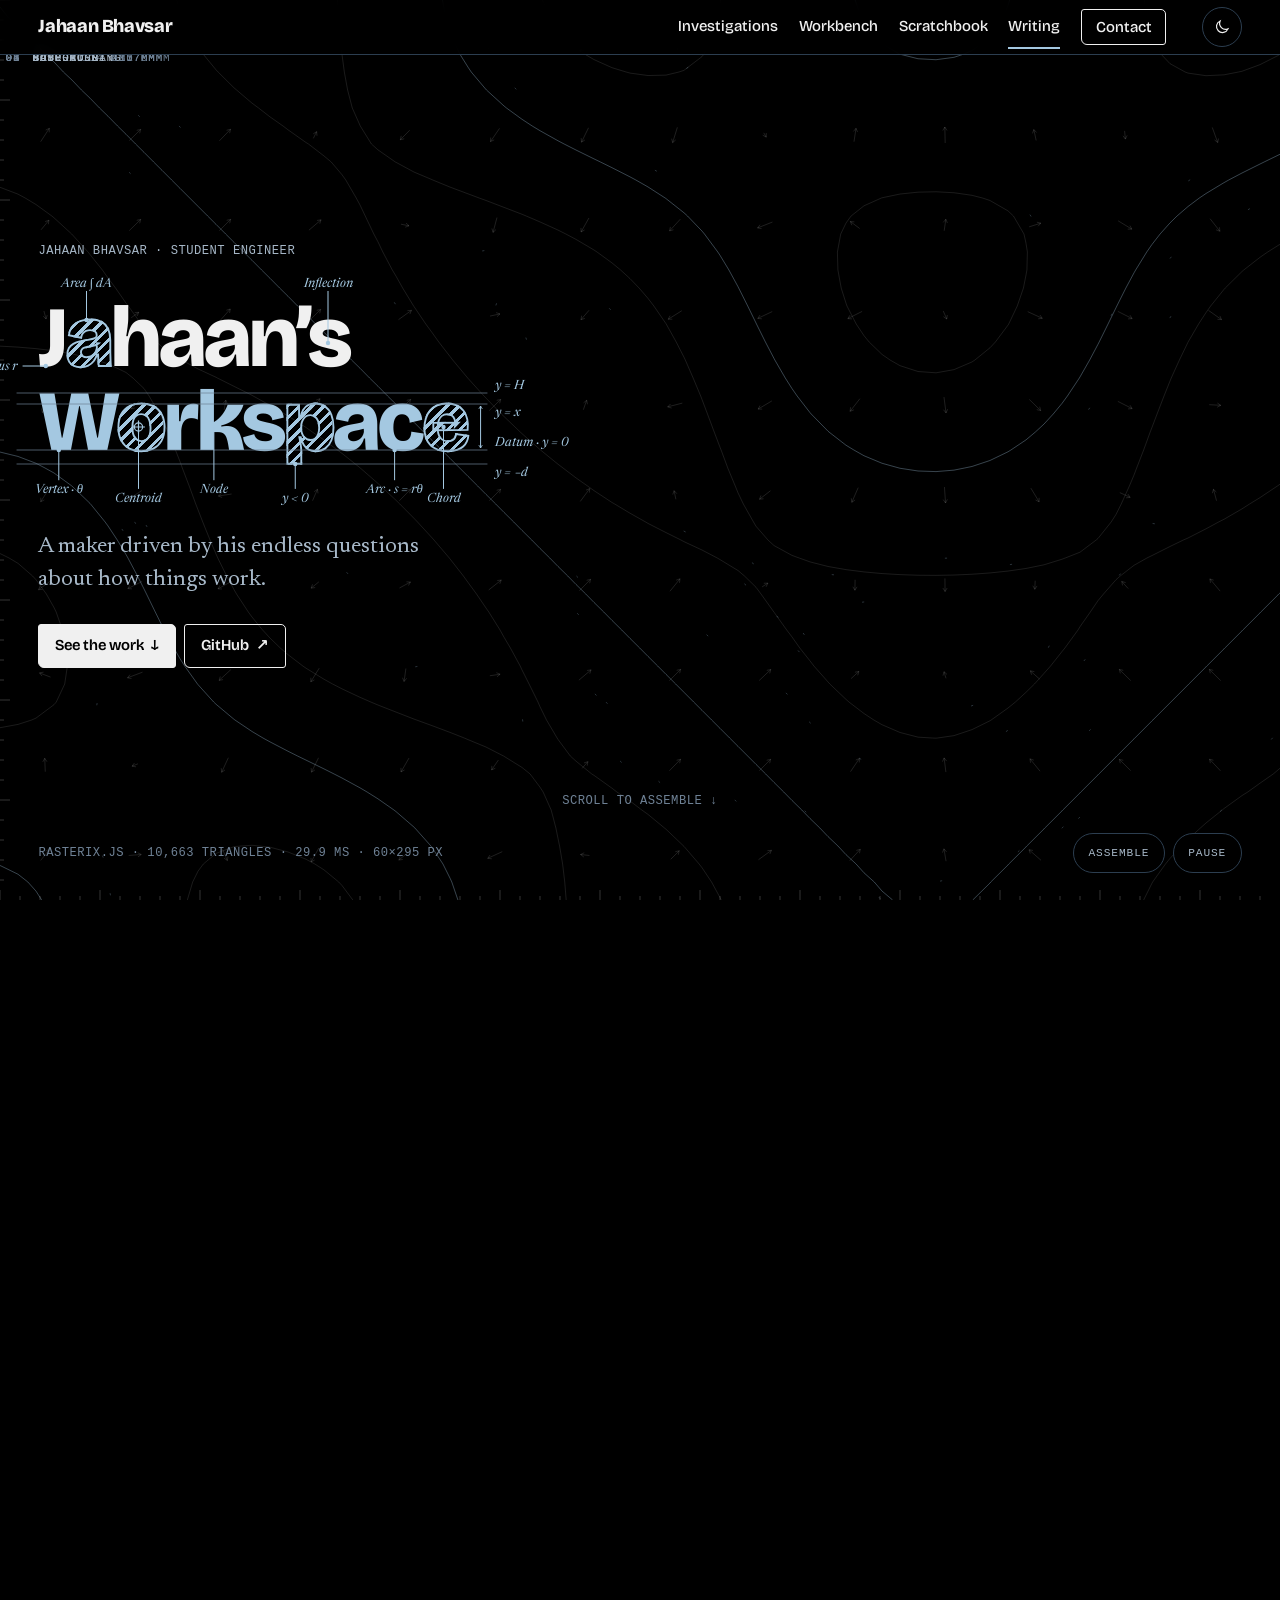
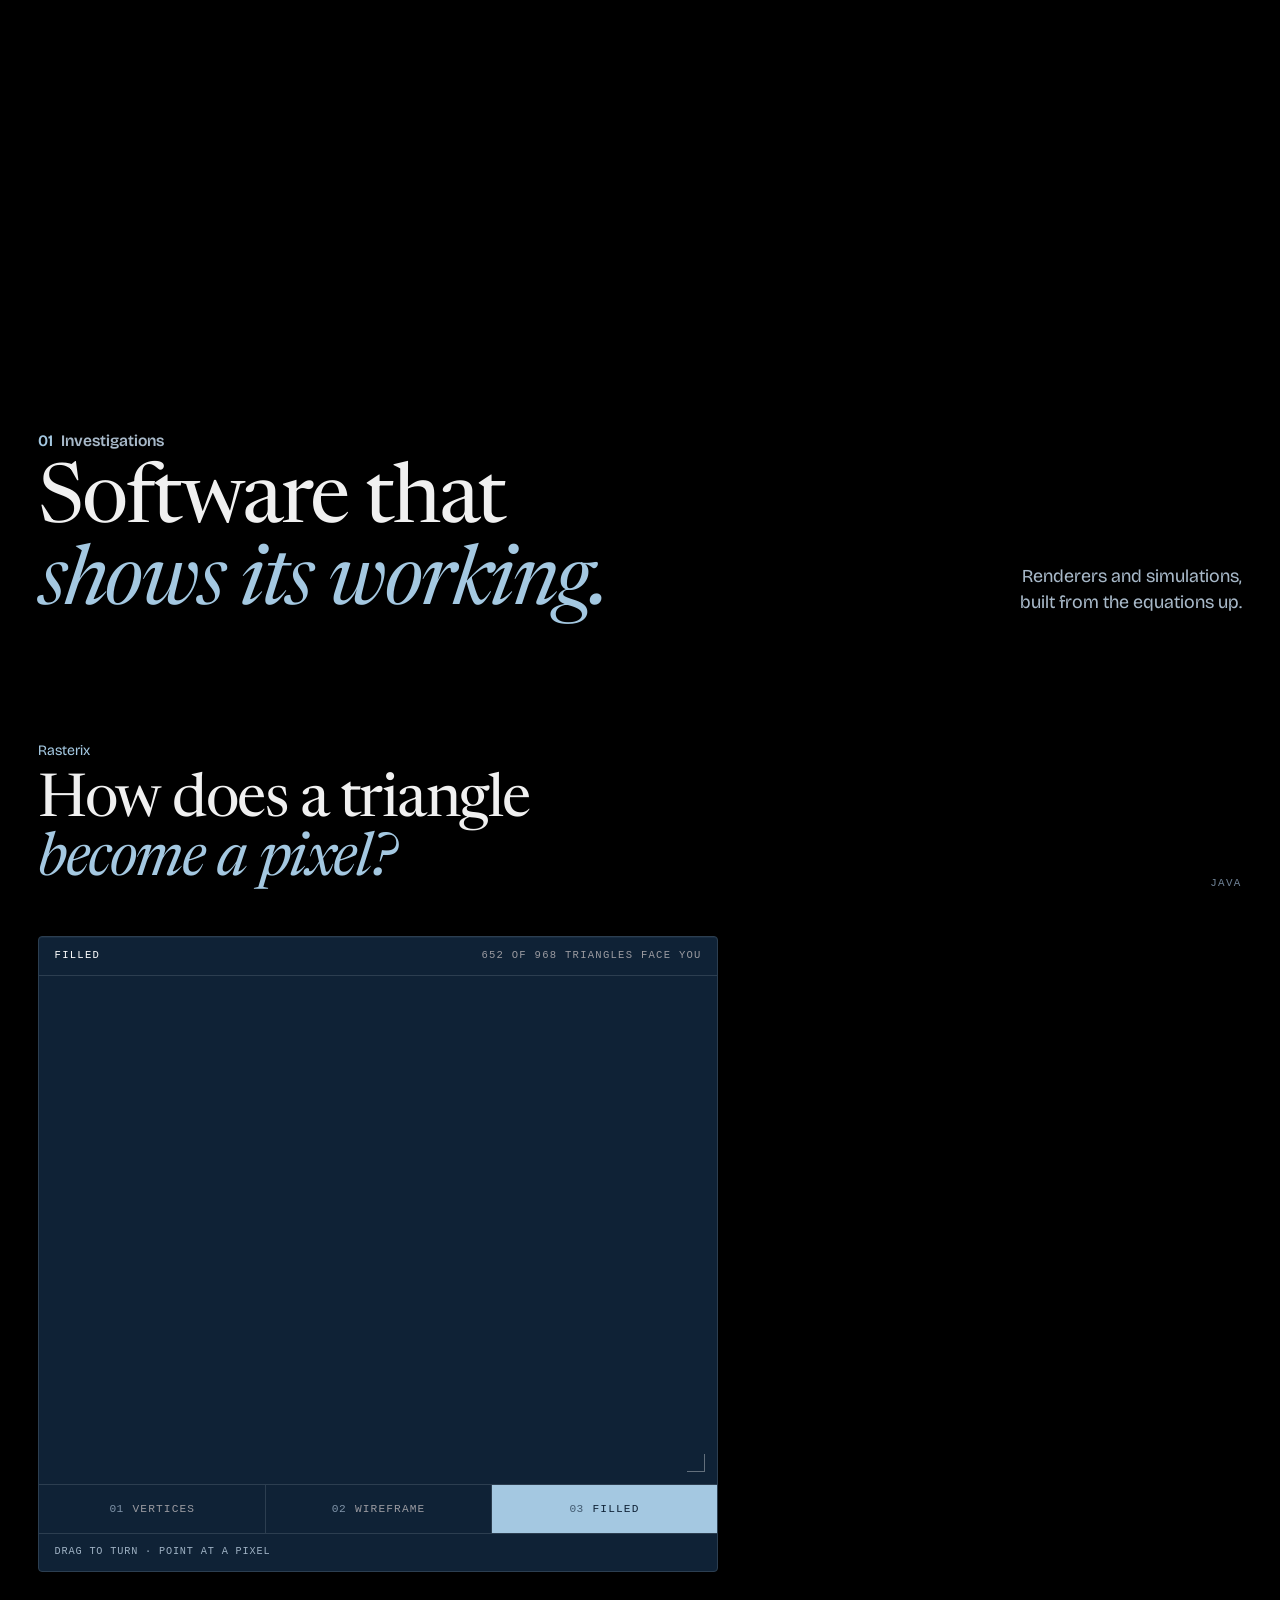
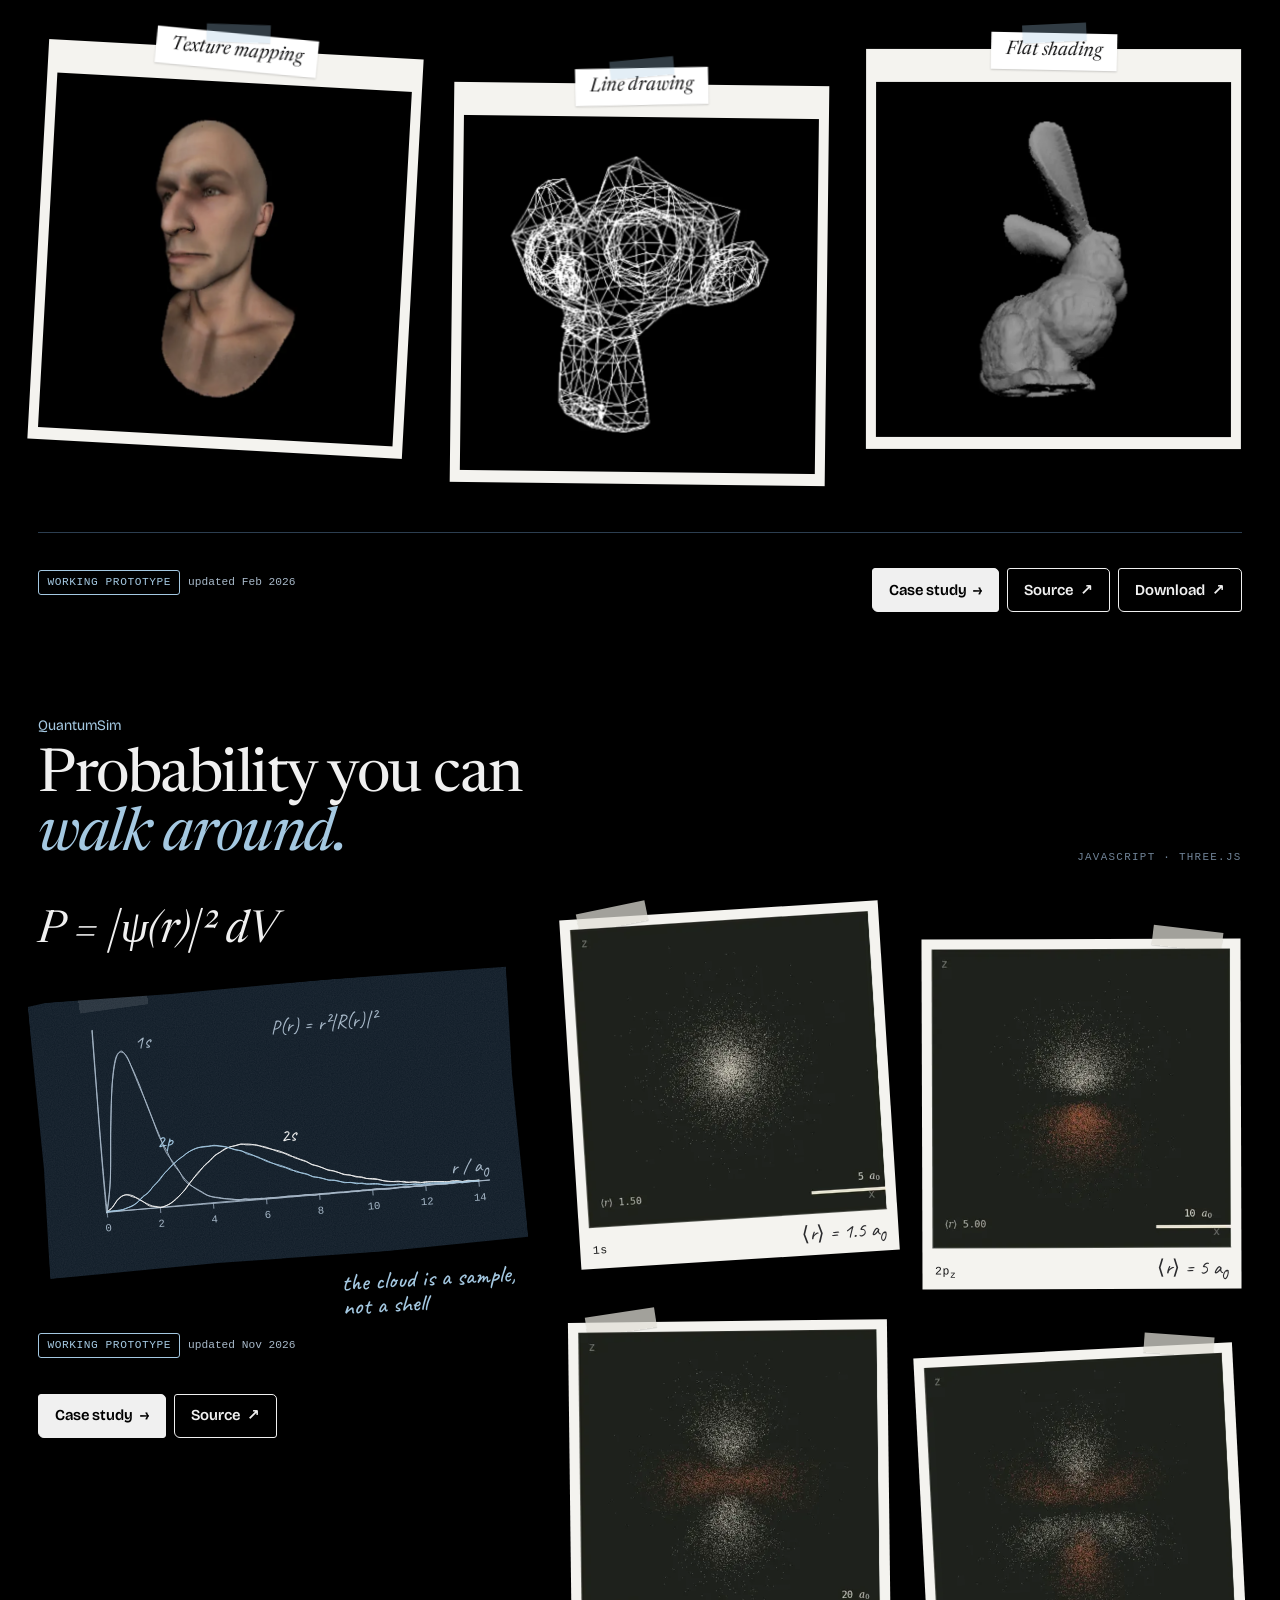
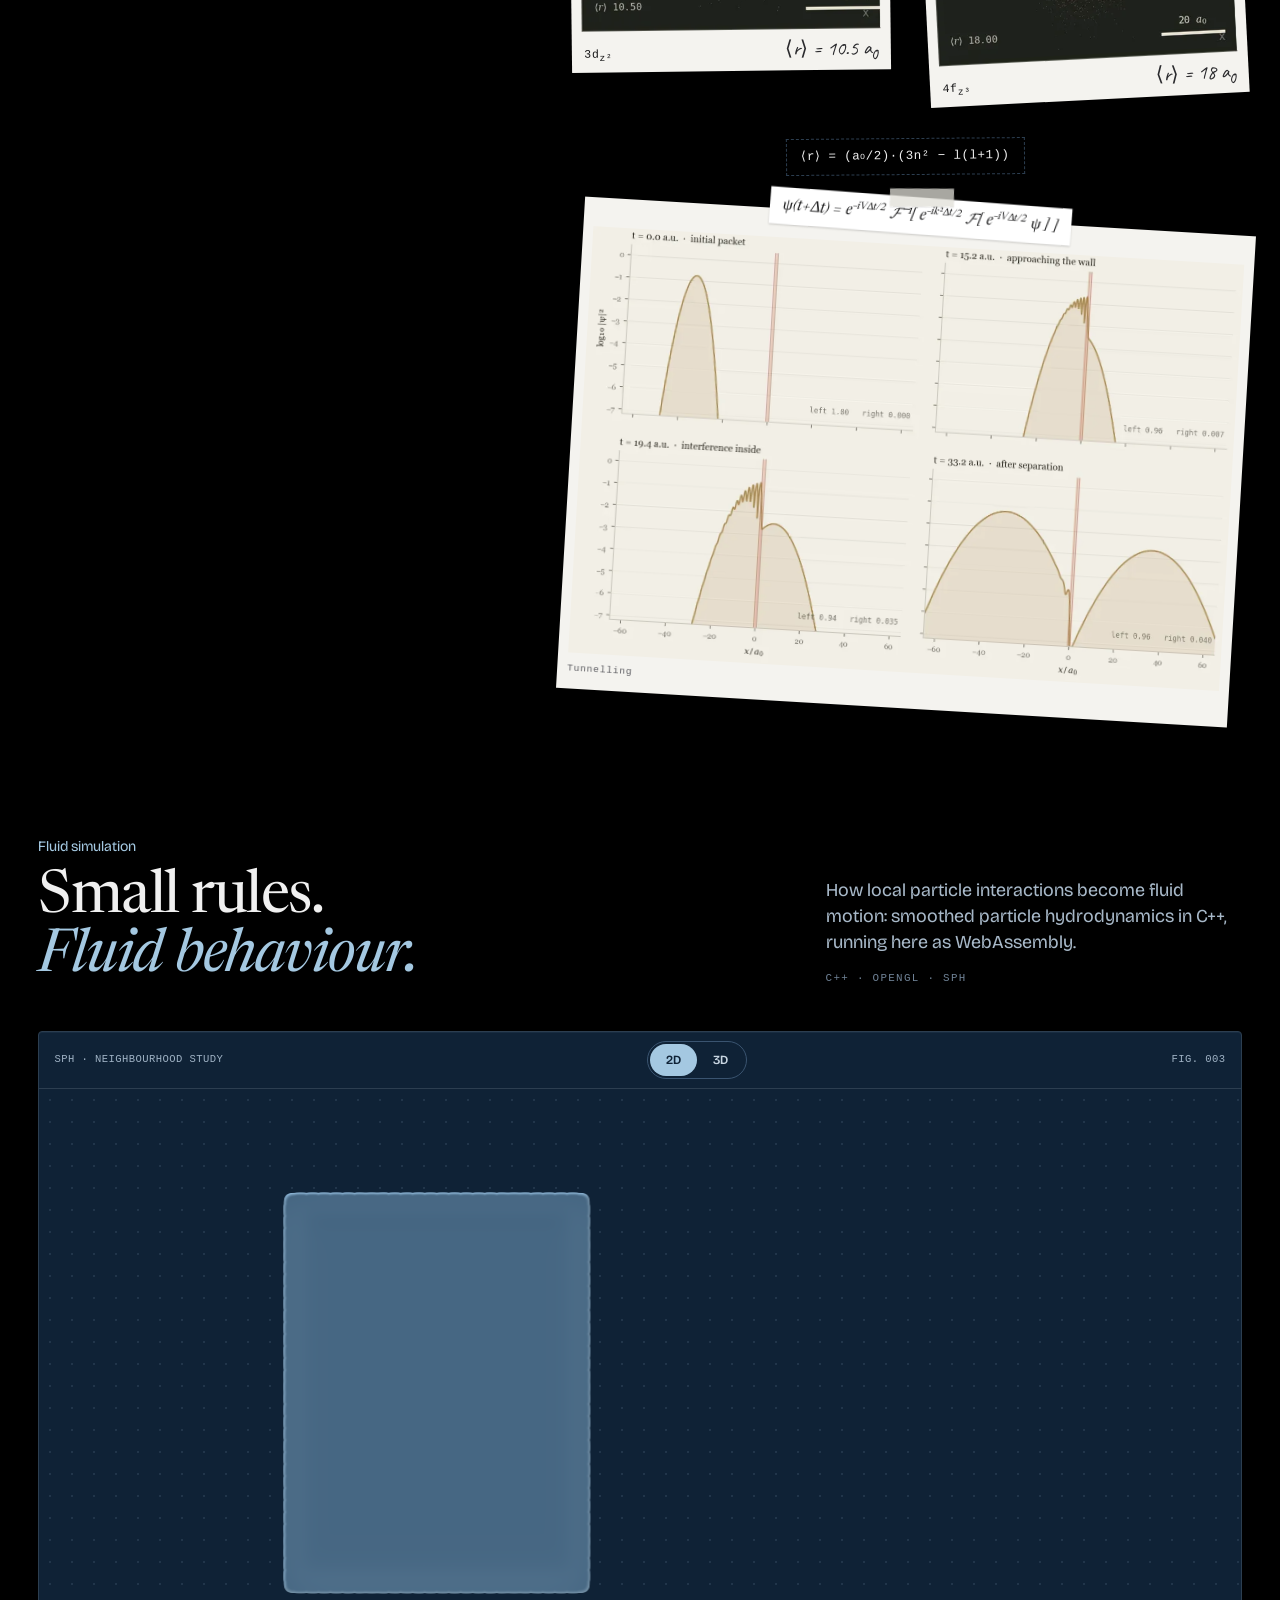
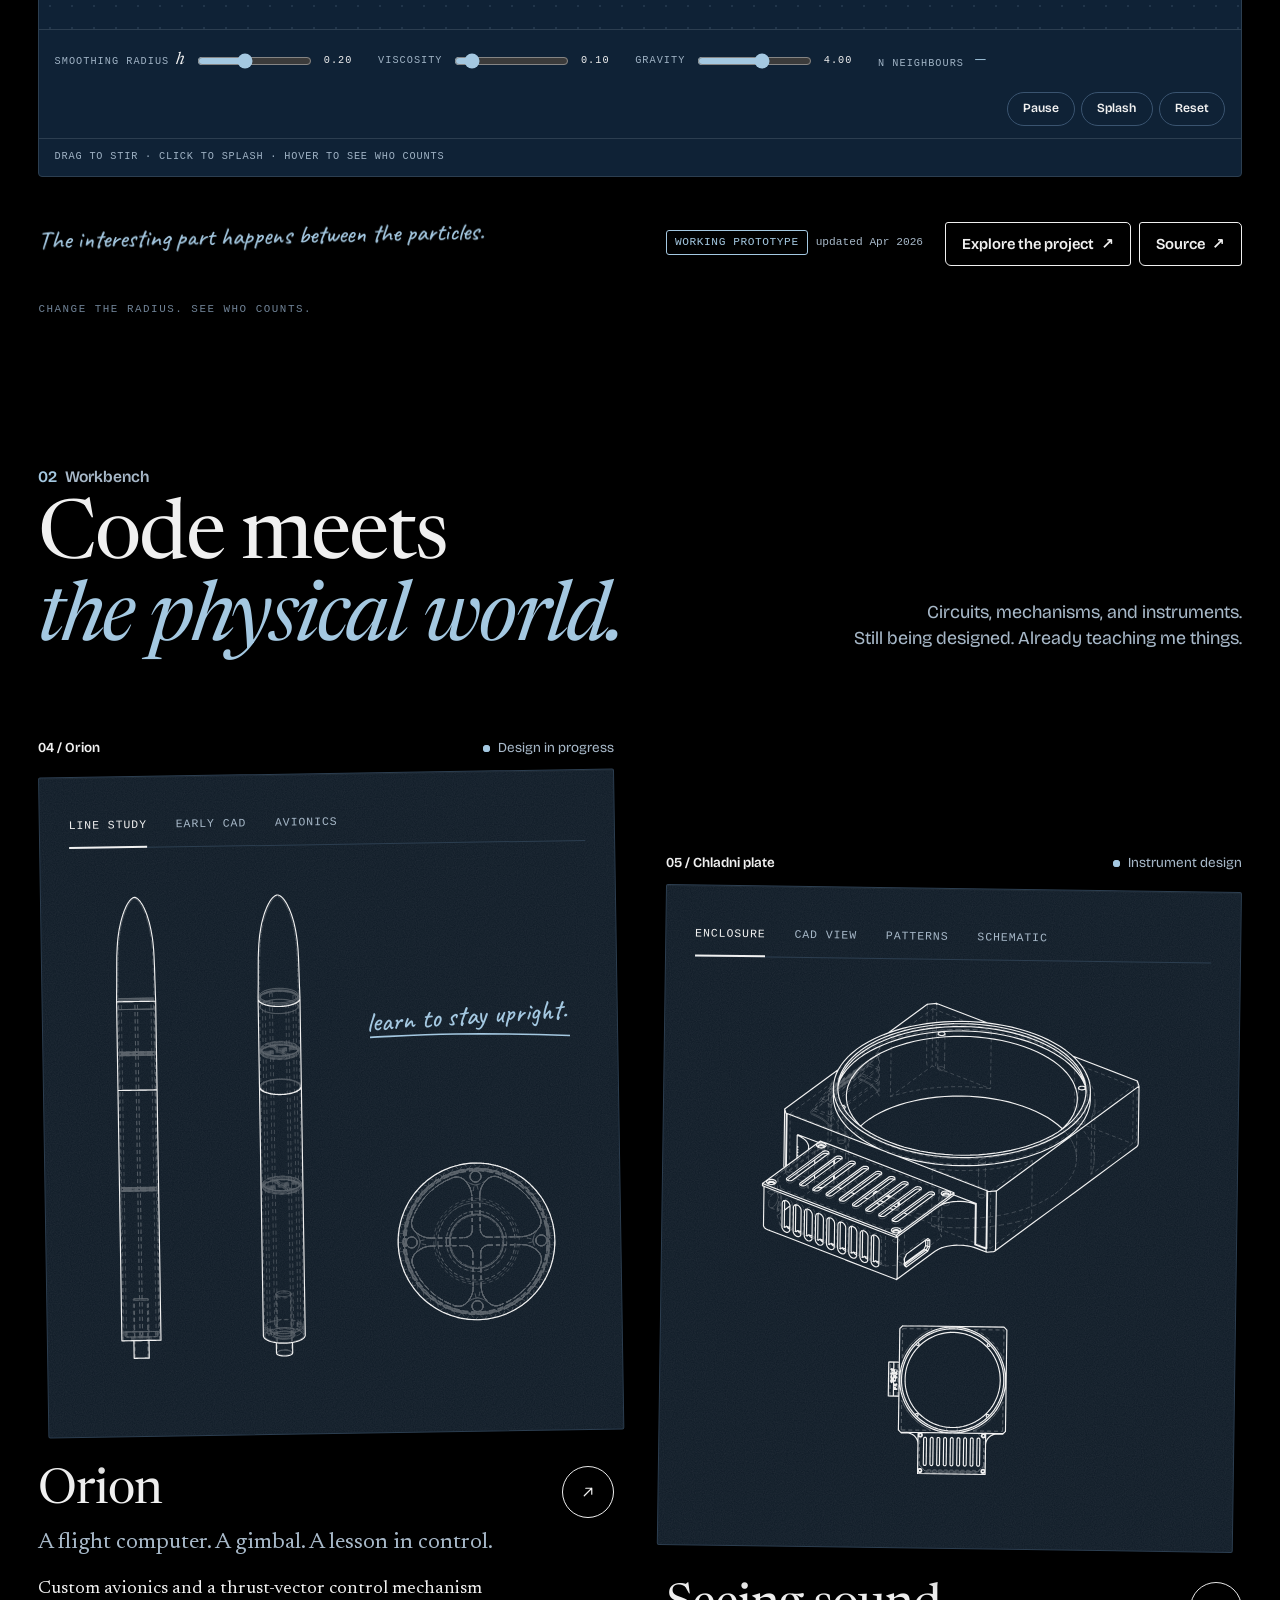
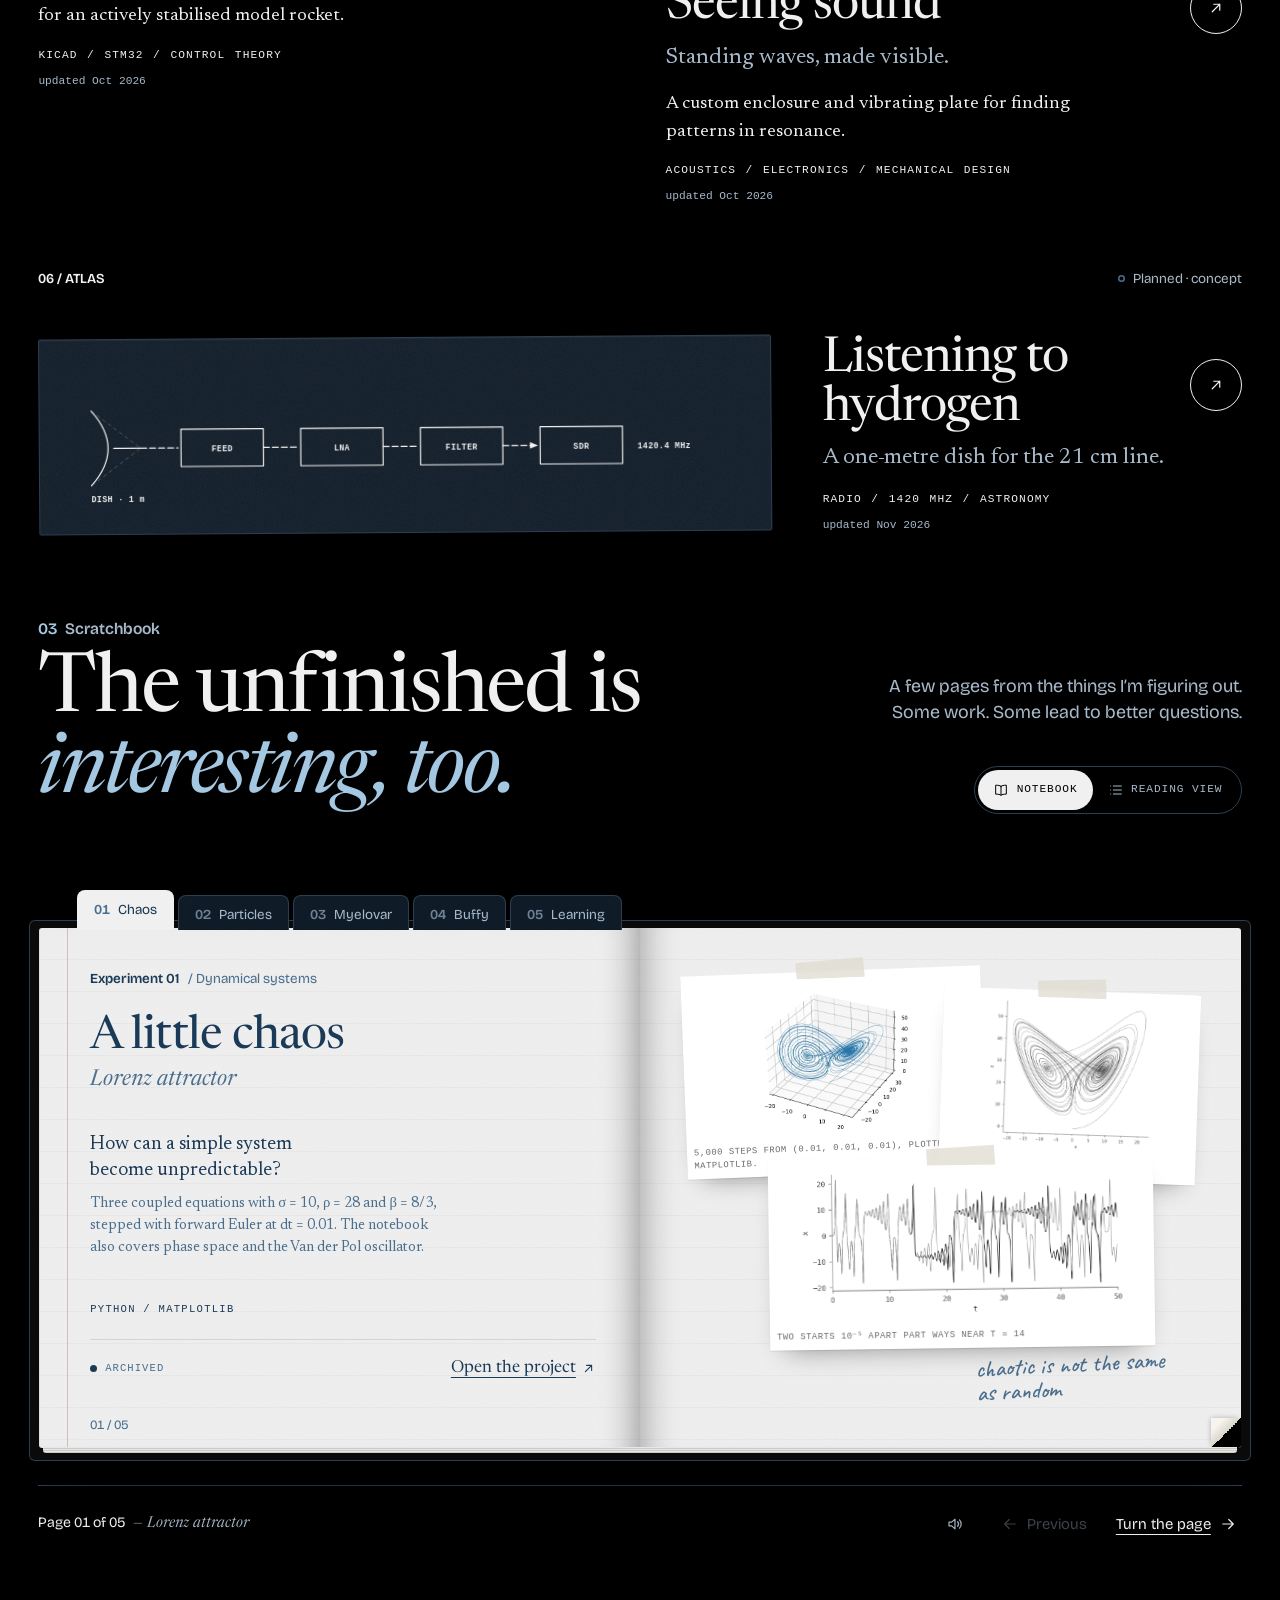
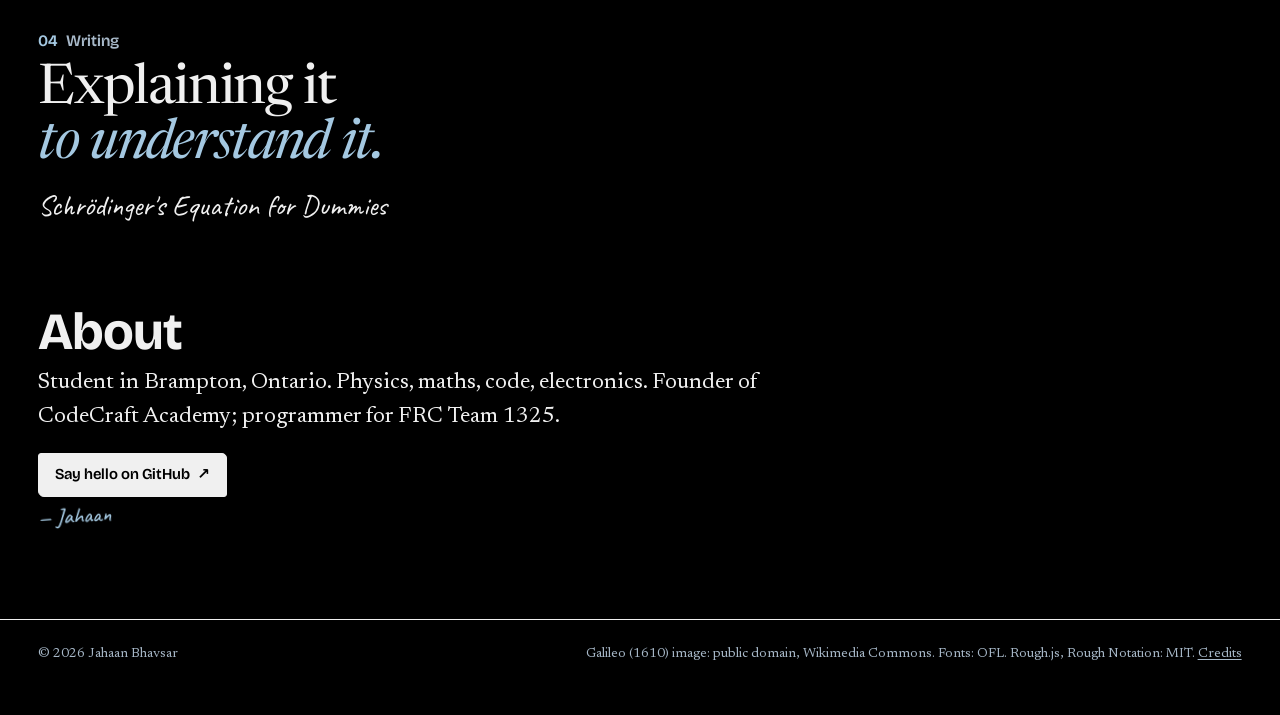
==== index.html @ f08a8b80 "Initial commit: Jahaan's Workspace Portfolio Co-Authored-By: Claude Opus 5.5 <noreply@anthropic.com>" ====
<!doctype html>
<html lang="en" class="no-js">
<head>
  <meta charset="utf-8">
  <meta name="viewport" content="width=device-width, initial-scale=1, viewport-fit=cover">
  <title>Jahaan’s Workspace</title>
  <meta name="description" content="Jahaan Bhavsar's scratchbook: a software rasterizer, a quantum simulation lab, an SPH fluid simulation, and hardware designs for a rocket, a Chladni plate and a radio telescope.">
  <meta name="theme-color" content="#000000">
  <script>try{document.documentElement.dataset.theme=localStorage.getItem('theme')==='light'?'light':'dark'}catch(e){document.documentElement.dataset.theme='dark'}</script>
  <meta property="og:type" content="website">
  <meta property="og:title" content="Jahaan’s Workspace">
  <meta property="og:description" content="A maker driven by endless questions about how things work.">
  <!-- og:image, og:url, canonical and sitemap are added once the deployment URL is known. -->
  <link rel="icon" href="assets/images/favicon.svg" type="image/svg+xml">
  <link rel="preload" href="assets/fonts/bricolage-latin-var.woff2" as="font" type="font/woff2" crossorigin>
  <link rel="preload" href="assets/fonts/newsreader-latin-var.woff2" as="font" type="font/woff2" crossorigin>
  <link rel="preload" href="assets/fonts/newsreader-display-var.woff2" as="font" type="font/woff2" crossorigin>
  <link rel="stylesheet" href="style.css">
  <script>document.documentElement.className = 'js' + (matchMedia('(prefers-reduced-motion: reduce)').matches ? '' : ' motion-ok');</script>
  <script src="js/site.js" defer></script>
  <script type="module" src="js/main.js"></script>
</head>
<body>
  <a class="skip-link" href="#main">Skip to content</a>

  <div class="navbar" data-navbar>
    <div class="wrap navbar-inner">
      <a class="navbar-brand" href="#top">Jahaan Bhavsar</a>
      <button class="menu-toggle" type="button" aria-expanded="false" aria-controls="site-nav">Menu</button>
      <nav class="nav" id="site-nav" aria-label="Primary">
        <ul>
          <li><a href="#investigations">Investigations</a></li>
          <li><a href="#workbench">Workbench</a></li>
          <li><a href="#notebook">Scratchbook</a></li>
          <li><a href="#writing">Writing</a></li>
          <li><a class="nav-cta" href="#contact">Contact</a></li>
        </ul>
      </nav>
      <button class="theme-toggle" type="button" data-theme-toggle aria-label="Switch to light theme"><svg class="i-moon" viewBox="0 0 24 24" aria-hidden="true"><path d="M20 14.5A8 8 0 0 1 9.5 4a8 8 0 1 0 10.5 10.5Z"/></svg><svg class="i-sun" viewBox="0 0 24 24" aria-hidden="true"><circle cx="12" cy="12" r="4"/><path d="M12 2v2M12 20v2M4.9 4.9l1.4 1.4M17.7 17.7l1.4 1.4M2 12h2M20 12h2M4.9 19.1l1.4-1.4M17.7 6.3l1.4-1.4"/></svg></button>
    </div>
  </div>

  <main id="main">
    <!-- ============ Opening ============ -->
    <section class="opening" id="top" aria-labelledby="hero-title" data-hero data-mesh="assets/mesh/orion-parts.json">
      <div class="hero-track">
        <div class="hero-stage">
          <img class="hero-fallback" src="assets/images/hero-orion.png" width="520" height="640" fetchpriority="high" decoding="async" alt="">
          <canvas class="hero-canvas" tabindex="0" role="img"
                  aria-label="Orion, a model rocket designed by Jahaan, drawn live as a dithered print from its CAD parts: nose cone, payload bay, support ring, body tube, base mount and motor. Drag or use the arrow keys to turn it, E to explode or assemble, 1 to 3 to change the pipeline stage, space to pause."></canvas>
          <div class="hero-labels" data-hero-labels aria-hidden="true"></div>

          <div class="wrap hero-copy">
            <p class="hero-kicker mono">Jahaan Bhavsar · student engineer</p>
            <h1 id="hero-title"><span class="line"><span>Jahaan’s</span></span> <span class="line"><span><em class="mark-word">Workspace</em></span></span></h1>
            <p class="lede">A maker driven by his endless questions about how things work.</p>
            <div class="actions">
              <a class="btn btn-ink" href="#investigations">See the work <span aria-hidden="true">↓</span></a>
              <a class="btn" href="https://github.com/jahaanb7">GitHub <span aria-hidden="true">↗</span></a>
            </div>
          </div>

          <div class="wrap hero-hud">
            <p class="hero-stats mono"><span translate="no">rasterix.js</span> · <span data-hero-stats>10,663 triangles</span></p>
            <div class="hero-ctrl">
              <button type="button" class="hero-btn" data-hero-explode aria-pressed="true">Assemble</button>
              <button type="button" class="hero-btn" data-hero-pause aria-pressed="false">Pause</button>
            </div>
          </div>

          <p class="hero-caption mono" data-hero-caption><span translate="no">ORION</span> · design, not yet built</p>
          <p class="hero-cue mono" data-hero-cue aria-hidden="true">Scroll to assemble ↓</p>
        </div>
      </div>
    </section>

    <!-- ============ 01 Investigations ============ -->
    <section class="section" id="investigations" aria-labelledby="inv-title">
      <div class="wrap">
        <header class="sec-head">
          <div>
            <p class="eyebrow"><span class="sec-no">01</span> Investigations</p>
            <h2 class="display-title" id="inv-title">Software that <em>shows its working.</em></h2>
          </div>
          <p class="sec-tag">Renderers and simulations,<br>built from the equations up.</p>
        </header>
      </div>

      <!-- Rasterix -->
      <article class="inv inv-rasterix" id="rasterix" aria-labelledby="rasterix-title">
        <div class="wrap">
          <header class="ras-head">
            <div>
              <p class="ras-kicker mono"><span translate="no">Rasterix</span></p>
              <h3 class="ras-title" id="rasterix-title">How does a triangle <em>become a pixel?</em></h3>
            </div>
            <p class="ras-spec mono" translate="no">Java</p>
          </header>

          <div class="ras-bench" data-pipeline data-mesh="assets/mesh/hero-mesh.json">
            <figure class="ras-plate" aria-labelledby="ras-cap">
              <div class="ras-bar mono">
                <span data-stage-label>Filled</span>
                <span class="ras-count" data-ras-count>968 triangles</span>
              </div>
              <div class="ras-frame" data-ras-frame>
                <img data-stage-img="0" src="assets/images/hero-frame-vertices.png" width="320" height="320" loading="lazy" decoding="async" alt="The mesh as points: its 507 vertices projected onto the screen.">
                <img data-stage-img="1" src="assets/images/hero-frame-wireframe.png" width="320" height="320" loading="lazy" decoding="async" alt="The projected triangles drawn as lines.">
                <img data-stage-img="2" src="assets/images/hero-frame-shaded.png" width="320" height="320" loading="lazy" decoding="async" alt="Filled, depth-tested and flat shaded.">
                <canvas hidden width="400" height="400" aria-hidden="true" tabindex="0"></canvas>
                <div class="ras-probe" data-ras-probe hidden aria-hidden="true"><span></span></div>
              </div>
              <div class="ras-modes" role="group" aria-label="Render mode">
                <button type="button" data-stage="0" aria-pressed="false"><span class="mono">01</span>Vertices</button>
                <button type="button" data-stage="1" aria-pressed="false"><span class="mono">02</span>Wireframe</button>
                <button type="button" data-stage="2" aria-pressed="true"><span class="mono">03</span>Filled</button>
              </div>
              <figcaption class="ras-cap mono" id="ras-cap">Drag to turn · point at a pixel</figcaption>
            </figure>

            <ol class="ras-ledger" data-ras-ledger aria-label="The four steps of the pipeline. Point at a step to see its maths.">
              <li data-step="0" class="ras-c" data-reveal>
                <button type="button" class="ras-concept" aria-expanded="false" aria-controls="ras-c0"><span class="ras-n">01</span>Projection</button>
                <div class="ras-detail" id="ras-c0"><div class="ras-detail-in">
                  <p class="ras-eq">x′ = (f/a)·x / w &nbsp; y′ = f·y / w</p>
                  <p class="ras-why">Divide by depth: far points move toward the centre. That is perspective.</p>
                  <p class="ras-live mono" data-live="0">f = 1 / tan(fov/2) &nbsp;·&nbsp; w = −z<sub>cam</sub></p></div>
                </div>
              </li>
              <li data-step="1" class="ras-c" data-reveal>
                <button type="button" class="ras-concept" aria-expanded="false" aria-controls="ras-c1"><span class="ras-n">02</span>Coverage</button>
                <div class="ras-detail" id="ras-c1"><div class="ras-detail-in">
                  <p class="ras-eq">E<sub>ab</sub>(p) = (p − a) × (b − a)</p>
                  <p class="ras-why">A pixel is inside when it sits on the same side of all three edges. The same three numbers become its weights.</p>
                  <p class="ras-live mono" data-live="1">wᵢ = E / area &nbsp;·&nbsp; inside when all wᵢ ≥ 0</p></div>
                </div>
              </li>
              <li data-step="2" class="ras-c" data-reveal>
                <button type="button" class="ras-concept" aria-expanded="false" aria-controls="ras-c2"><span class="ras-n">03</span>Depth test</button>
                <div class="ras-detail" id="ras-c2"><div class="ras-detail-in">
                  <p class="ras-eq">z = w<sub>0</sub>z<sub>a</sub> + w<sub>1</sub>z<sub>b</sub> + w<sub>2</sub>z<sub>c</sub></p>
                  <p class="ras-why">Blend the corner depths with those weights, and draw only if nothing nearer is already there.</p>
                  <p class="ras-live mono" data-live="2">kept only if nearer than the z-buffer</p></div>
                </div>
              </li>
              <li data-step="3" class="ras-c" data-reveal>
                <button type="button" class="ras-concept" aria-expanded="false" aria-controls="ras-c3"><span class="ras-n">04</span>Shading</button>
                <div class="ras-detail" id="ras-c3"><div class="ras-detail-in">
                  <p class="ras-eq">k = 0.16 + 0.84·max(0, n̂·l̂)</p>
                  <p class="ras-why">A face turned toward the light is brighter. The dot product measures how directly it faces it.</p>
                  <p class="ras-live mono" data-live="3">n̂ from the cross product of two edges</p></div>
                </div>
              </li>
            </ol>
          </div>

          <div class="ras-prints" aria-label="Renders from the Java engine">
            <figure class="ras-print" style="--r:-1.6deg">
              <div class="ras-tagwrap" data-reveal>
                <button type="button" class="ras-tag" aria-expanded="false" aria-controls="ras-p0">Texture mapping</button>
                <div class="ras-math" id="ras-p0"><span class="ras-math-eq">u = w<sub>1</sub>u<sub>1</sub> + w<sub>2</sub>u<sub>2</sub> + w<sub>3</sub>u<sub>3</sub><br>texel = (u(W−1), (1−v)(H−1))</span><span class="ras-why">Each pixel reuses the weights it was drawn with to look up its colour in the image.</span></div>
              </div>
              <img src="assets/images/rasterix-textured.webp" width="720" height="720" loading="lazy" decoding="async" alt="A textured human head rendered by Rasterix.">
              
            </figure>
            <figure class="ras-print" style="--r:1.1deg">
              <div class="ras-tagwrap" data-reveal>
                <button type="button" class="ras-tag" aria-expanded="false" aria-controls="ras-p1">Line drawing</button>
                <div class="ras-math" id="ras-p1"><span class="ras-math-eq">p<sub>0</sub> = 2Δy − Δx<br>p ≥ 0 ? p += 2Δy − 2Δx : p += 2Δy</span><span class="ras-why">Bresenham: step one pixel in x; an integer error term decides when to step in y.</span></div>
              </div>
              <img src="assets/images/rasterix-wireframe.webp" width="720" height="720" loading="lazy" decoding="async" alt="The same head as a wireframe in Rasterix.">
              
            </figure>
            <figure class="ras-print" style="--r:-0.7deg">
              <div class="ras-tagwrap" data-reveal>
                <button type="button" class="ras-tag" aria-expanded="false" aria-controls="ras-p2">Flat shading</button>
                <div class="ras-math" id="ras-p2"><span class="ras-math-eq">n = (v<sub>2</sub> − v<sub>1</sub>) × (v<sub>3</sub> − v<sub>1</sub>)<br>s = 0.9 · n̂·l̂, &nbsp;l̂ = (0, 0, −1)</span><span class="ras-why">One normal per triangle from a cross product; brightness is how squarely it faces the light.</span></div>
              </div>
              <img src="assets/images/rasterix-rabbit.webp" width="720" height="720" loading="lazy" decoding="async" alt="The Stanford bunny, shaded, rendered by Rasterix.">
              
            </figure>
          </div>

          <div class="ras-foot">
            <!-- catalogue:status:rasterix:start --><p class="slip"><span class="status" data-status="Working prototype">Working prototype</span> <span class="slip-date">updated <time datetime="2026-02-02">Feb 2026</time></span></p><!-- catalogue:status:rasterix:end -->
            <div class="actions">
              <a class="btn btn-ink" href="projects/rasterix.html">Case study <span aria-hidden="true">→</span></a>
              <a class="btn" href="https://github.com/jahaanb7/Rasterix-Software-Rasterizer-">Source <span aria-hidden="true">↗</span></a>
              <a class="btn" href="https://github.com/jahaanb7/Rasterix-Software-Rasterizer-/releases/tag/v1.3.0">Download <span aria-hidden="true">↗</span></a>
            </div>
          </div>
        </div>
      </article>

      <!-- QuantumSim -->
      <article class="inv inv-quantum" id="quantumsim" aria-labelledby="quantumsim-title">
        <div class="wrap">
          <header class="ras-head">
            <div>
              <p class="ras-kicker mono"><span translate="no">QuantumSim</span></p>
              <h3 class="ras-title" id="quantumsim-title">Probability you can <em>walk around.</em></h3>
            </div>
            <p class="ras-spec mono" translate="no">JavaScript · Three.js</p>
          </header>

          <div class="qs-board" data-qs-board>
            <div class="qs-col">
              <p class="qs-eq" aria-label="P equals the absolute value of psi of r, squared, d V">P = |ψ(<i>r</i>)|² d<i>V</i></p>
              <figure class="scrap scrap-orbital qs-item" style="--r:-1deg">
                <!-- catalogue:sketch:orbital-radial:start --><svg xmlns="http://www.w3.org/2000/svg" viewBox="0 0 500 270" class="sketch sketch-orbital-radial" role="img" aria-labelledby="orbitalradial-t orbitalradial-d">
<title id="orbitalradial-t">Radial probability of the hydrogen 1s, 2s and 2p states</title>
<desc id="orbitalradial-d">Hand-drawn plot of P(r) = r squared times the radial wavefunction squared, against r in Bohr radii from 0 to 14. 1s peaks at r = 1, 2p at r = 4, and 2s has a node at r = 2 and its main peak near r = 5.2.</desc>
<path class="sk" d="M49.5 220.7 C135.8 219.6, 222.4 219.0, 481.8 220.1 M50.0 220.1 C163.0 220.7, 276.5 220.8, 482.0 219.8" fill="none"/>
<path class="sk" d="M49.1 221.2 C48.5 179.1, 48.8 137.1, 49.6 15.5 M49.9 220.1 C48.6 165.9, 49.2 112.6, 50.0 15.0" fill="none"/>
<path class="sk sk-light" d="M49.9 220.2 C49.8 221.2, 49.9 222.3, 49.9 226.0 M50.0 220.0 C50.0 221.5, 50.1 223.1, 50.0 225.9" fill="none"/>
<text class="sk-num" x="50" y="242" text-anchor="middle">0</text>
<path class="sk sk-light" d="M109.9 220.2 C109.8 221.2, 109.9 222.3, 109.9 226.0 M110.0 220.0 C110.0 221.5, 110.1 223.1, 110.0 225.9" fill="none"/>
<text class="sk-num" x="110" y="242" text-anchor="middle">2</text>
<path class="sk sk-light" d="M169.9 220.2 C169.8 221.2, 169.9 222.3, 169.9 226.0 M170.0 220.0 C170.0 221.5, 170.1 223.1, 170.0 225.9" fill="none"/>
<text class="sk-num" x="170" y="242" text-anchor="middle">4</text>
<path class="sk sk-light" d="M229.9 220.2 C229.8 221.2, 229.9 222.3, 229.9 226.0 M230.0 220.0 C230.0 221.5, 230.1 223.1, 230.0 225.9" fill="none"/>
<text class="sk-num" x="230" y="242" text-anchor="middle">6</text>
<path class="sk sk-light" d="M289.9 220.2 C289.8 221.2, 289.9 222.3, 289.9 226.0 M290.0 220.0 C290.0 221.5, 290.1 223.1, 290.0 225.9" fill="none"/>
<text class="sk-num" x="290" y="242" text-anchor="middle">8</text>
<path class="sk sk-light" d="M349.9 220.2 C349.8 221.2, 349.9 222.3, 349.9 226.0 M350.0 220.0 C350.0 221.5, 350.1 223.1, 350.0 225.9" fill="none"/>
<text class="sk-num" x="350" y="242" text-anchor="middle">10</text>
<path class="sk sk-light" d="M409.9 220.2 C409.8 221.2, 409.9 222.3, 409.9 226.0 M410.0 220.0 C410.0 221.5, 410.1 223.1, 410.0 225.9" fill="none"/>
<text class="sk-num" x="410" y="242" text-anchor="middle">12</text>
<path class="sk sk-light" d="M469.9 220.2 C469.8 221.2, 469.9 222.3, 469.9 226.0 M470.0 220.0 C470.0 221.5, 470.1 223.1, 470.0 225.9" fill="none"/>
<text class="sk-num" x="470" y="242" text-anchor="middle">14</text>
<path class="sk" d="M50.2 219.6 C51.3 213.6, 54.5 199.9, 56.5 184.1 C58.5 168.3, 60.2 142.6, 62.0 124.7 C63.9 106.8, 65.5 89.3, 67.6 76.7 C69.6 64.1, 71.9 55.2, 74.0 49.2 C76.2 43.3, 78.5 41.3, 80.5 41.0 C82.5 40.8, 84.1 44.1, 85.9 47.7 C87.8 51.2, 89.7 56.5, 91.8 62.2 C93.9 68.0, 96.3 75.3, 98.4 82.0 C100.4 88.8, 102.0 95.9, 104.0 102.8 C106.0 109.6, 108.3 116.7, 110.2 123.1 C112.1 129.6, 113.4 135.8, 115.5 141.5 C117.5 147.1, 120.5 152.0, 122.5 156.9 C124.5 161.8, 125.5 166.5, 127.5 170.6 C129.5 174.7, 132.2 178.1, 134.3 181.5 C136.4 184.8, 138.4 188.0, 140.3 190.7 C142.2 193.3, 144.0 195.4, 145.9 197.4 C147.7 199.4, 149.6 201.0, 151.6 202.6 C153.6 204.2, 155.7 205.5, 157.7 206.9 C159.7 208.3, 161.5 209.8, 163.6 210.9 C165.7 212.0, 168.3 212.8, 170.3 213.4 C172.4 214.1, 173.9 214.3, 175.9 214.8 C177.9 215.3, 180.3 215.9, 182.4 216.3 C184.4 216.7, 186.5 216.9, 188.4 217.2 C190.2 217.4, 191.5 217.6, 193.5 217.9 C195.4 218.2, 198.3 218.6, 200.3 218.8 C202.4 218.9, 203.9 218.6, 205.9 218.7 C207.9 218.7, 210.3 218.9, 212.4 219.0 C214.5 219.1, 216.5 219.1, 218.4 219.2 C220.3 219.3, 221.6 219.6, 223.6 219.7 C225.6 219.8, 228.4 219.6, 230.4 219.6 C232.4 219.5, 233.6 219.3, 235.5 219.4 C237.4 219.5, 239.9 220.0, 242.0 220.1 C244.0 220.3, 246.1 220.4, 248.0 220.4 C250.0 220.3, 251.8 219.7, 253.8 219.7 C255.8 219.7, 258.1 220.4, 260.2 220.3 C262.3 220.3, 264.5 219.6, 266.4 219.5 C268.3 219.4, 269.8 219.8, 271.6 219.8 C273.5 219.8, 275.4 219.4, 277.5 219.5 C279.6 219.6, 282.3 220.5, 284.4 220.5 C286.5 220.6, 288.1 219.9, 290.0 219.8 C291.9 219.8, 293.8 220.0, 295.8 220.0 C297.8 220.1, 299.9 220.4, 301.8 220.3 C303.8 220.2, 305.5 219.5, 307.6 219.5 C309.6 219.4, 312.0 219.9, 314.1 220.0 C316.2 220.2, 317.9 220.4, 320.0 220.3 C322.0 220.3, 324.1 220.0, 326.2 219.9 C328.3 219.8, 330.3 219.8, 332.3 219.8 C334.4 219.8, 336.5 219.9, 338.3 219.9 C340.2 220.0, 341.6 220.0, 343.6 220.0 C345.6 220.0, 348.1 220.1, 350.2 220.0 C352.3 220.0, 354.1 219.6, 356.2 219.6 C358.2 219.7, 360.4 220.2, 362.3 220.3 C364.2 220.4, 365.5 220.3, 367.5 220.3 C369.6 220.3, 372.5 220.5, 374.5 220.5 C376.6 220.4, 378.0 220.3, 379.8 220.1 C381.7 220.0, 383.7 219.5, 385.7 219.5 C387.6 219.5, 389.4 220.2, 391.5 220.2 C393.5 220.2, 395.9 219.5, 398.0 219.5 C400.2 219.5, 402.4 220.1, 404.3 220.2 C406.2 220.4, 407.5 220.5, 409.5 220.4 C411.5 220.3, 414.5 219.7, 416.5 219.6 C418.5 219.5, 419.7 219.8, 421.7 219.8 C423.7 219.8, 426.5 219.7, 428.5 219.7 C430.5 219.7, 431.9 219.8, 433.9 219.9 C435.8 220.1, 438.5 220.5, 440.5 220.5 C442.4 220.4, 443.8 219.4, 445.7 219.5 C447.5 219.5, 449.5 220.5, 451.5 220.5 C453.5 220.5, 455.8 219.5, 457.8 219.5 C459.8 219.4, 461.5 220.2, 463.6 220.3 C465.6 220.3, 469.1 219.8, 470.1 219.7 M49.6 220.6 C50.8 214.6, 54.3 200.4, 56.4 184.5 C58.4 168.6, 59.8 143.0, 61.7 125.1 C63.5 107.2, 65.5 89.8, 67.4 77.1 C69.4 64.5, 71.3 55.1, 73.4 49.3 C75.5 43.5, 77.6 42.4, 79.7 42.0 C81.9 41.7, 84.3 43.8, 86.2 47.1 C88.1 50.4, 89.3 55.9, 91.2 61.9 C93.2 67.8, 95.6 76.2, 97.8 82.9 C100.0 89.7, 102.2 95.6, 104.4 102.4 C106.5 109.1, 108.5 117.0, 110.5 123.5 C112.5 130.0, 114.5 135.5, 116.2 141.2 C118.0 147.0, 119.1 153.0, 121.2 157.9 C123.2 162.8, 126.3 166.6, 128.6 170.5 C130.8 174.3, 132.8 177.6, 134.6 181.1 C136.4 184.6, 137.5 188.5, 139.2 191.3 C141.0 194.0, 143.0 195.7, 145.2 197.6 C147.4 199.5, 150.2 201.0, 152.4 202.5 C154.7 204.1, 156.8 205.5, 158.6 206.8 C160.5 208.1, 161.7 209.3, 163.6 210.4 C165.5 211.4, 167.9 212.5, 170.0 213.1 C172.1 213.8, 173.9 213.7, 176.0 214.2 C178.1 214.7, 180.6 215.6, 182.5 216.0 C184.5 216.4, 185.8 216.4, 187.7 216.8 C189.6 217.1, 192.0 217.6, 193.9 218.0 C195.9 218.3, 197.3 218.8, 199.3 218.8 C201.4 218.9, 204.4 218.2, 206.5 218.3 C208.5 218.5, 209.5 219.5, 211.5 219.8 C213.5 220.0, 216.6 219.9, 218.7 219.8 C220.8 219.7, 222.2 219.0, 224.2 219.1 C226.1 219.2, 228.5 220.2, 230.4 220.3 C232.2 220.5, 233.2 220.1, 235.2 220.1 C237.2 220.0, 240.4 220.1, 242.6 220.0 C244.9 219.9, 246.9 219.6, 248.8 219.5 C250.8 219.3, 252.5 219.2, 254.4 219.2 C256.4 219.2, 258.5 219.3, 260.5 219.5 C262.4 219.7, 264.0 220.4, 265.9 220.4 C267.8 220.3, 269.6 219.6, 271.8 219.5 C273.9 219.3, 276.5 219.3, 278.6 219.5 C280.6 219.8, 282.0 220.7, 284.0 220.8 C285.9 220.9, 288.1 220.2, 290.1 220.1 C292.2 219.9, 294.5 220.1, 296.3 220.1 C298.2 220.2, 299.4 220.6, 301.3 220.5 C303.1 220.4, 305.4 219.9, 307.5 219.8 C309.6 219.7, 311.8 219.8, 313.8 220.0 C315.7 220.1, 317.2 220.7, 319.2 220.6 C321.2 220.6, 323.6 219.6, 325.8 219.6 C328.1 219.6, 330.6 220.7, 332.7 220.7 C334.8 220.6, 336.6 219.4, 338.5 219.3 C340.4 219.2, 341.8 220.0, 343.9 220.0 C345.9 220.0, 348.6 219.4, 350.7 219.3 C352.8 219.1, 354.4 219.0, 356.4 219.2 C358.4 219.4, 360.7 220.1, 362.7 220.4 C364.8 220.6, 366.7 220.8, 368.6 220.8 C370.6 220.8, 372.4 220.5, 374.3 220.3 C376.2 220.1, 378.2 219.4, 380.2 219.5 C382.2 219.6, 384.5 220.6, 386.5 220.7 C388.4 220.9, 389.9 220.5, 391.9 220.4 C393.9 220.3, 396.2 220.1, 398.2 220.2 C400.3 220.2, 402.3 220.8, 404.2 220.7 C406.1 220.6, 407.9 219.6, 409.8 219.4 C411.7 219.2, 413.3 219.6, 415.4 219.6 C417.6 219.7, 420.5 219.5, 422.6 219.6 C424.8 219.7, 426.5 220.1, 428.5 220.2 C430.4 220.4, 432.7 220.8, 434.5 220.6 C436.2 220.5, 437.3 219.4, 439.2 219.2 C441.1 219.0, 443.8 219.2, 445.9 219.4 C447.9 219.7, 449.2 220.4, 451.4 220.5 C453.5 220.6, 456.8 220.2, 458.8 220.1 C460.8 220.0, 461.5 220.0, 463.3 220.0 C465.1 220.1, 468.5 220.3, 469.7 220.4" fill="none"/>
<text class="sk-label " x="96" y="39.563314387484695" text-anchor="start">1s</text>
<path class="sk sk-blue" d="M50.2 219.6 C51.3 218.8, 54.5 217.0, 56.5 215.1 C58.5 213.2, 60.2 210.2, 62.0 208.3 C63.9 206.4, 65.5 204.8, 67.6 203.9 C69.6 202.9, 71.9 202.6, 74.0 202.7 C76.2 202.8, 78.5 203.5, 80.5 204.5 C82.5 205.5, 84.1 207.3, 85.9 208.7 C87.8 210.0, 89.7 211.1, 91.8 212.4 C93.9 213.7, 96.3 215.3, 98.4 216.3 C100.4 217.4, 102.0 218.2, 104.0 218.8 C106.0 219.3, 108.3 219.8, 110.2 219.8 C112.1 219.9, 113.4 219.7, 115.5 219.0 C117.5 218.4, 120.5 217.1, 122.5 216.0 C124.5 214.9, 125.5 213.9, 127.5 212.4 C129.5 210.9, 132.2 209.0, 134.3 207.2 C136.4 205.4, 138.4 203.7, 140.3 201.6 C142.2 199.6, 144.0 197.2, 145.9 195.0 C147.7 192.8, 149.6 190.5, 151.6 188.4 C153.6 186.2, 155.7 184.1, 157.7 182.2 C159.7 180.4, 161.5 179.0, 163.6 177.3 C165.7 175.6, 168.3 173.8, 170.3 172.2 C172.4 170.5, 173.9 168.6, 175.9 167.2 C177.9 165.8, 180.3 164.8, 182.4 163.7 C184.4 162.6, 186.5 161.5, 188.4 160.7 C190.2 159.8, 191.5 159.1, 193.5 158.6 C195.4 158.1, 198.3 158.0, 200.3 157.7 C202.4 157.4, 203.9 156.9, 205.9 156.7 C207.9 156.6, 210.3 156.8, 212.4 156.9 C214.5 157.1, 216.5 157.3, 218.4 157.8 C220.3 158.2, 221.6 158.9, 223.6 159.4 C225.6 160.0, 228.4 160.4, 230.4 161.0 C232.4 161.5, 233.6 162.0, 235.5 162.8 C237.4 163.7, 239.9 164.9, 242.0 165.9 C244.0 166.9, 246.1 167.9, 248.0 168.7 C250.0 169.5, 251.8 169.9, 253.8 170.8 C255.8 171.7, 258.1 173.4, 260.2 174.3 C262.3 175.2, 264.5 175.5, 266.4 176.4 C268.3 177.3, 269.8 178.6, 271.6 179.6 C273.5 180.6, 275.4 181.1, 277.5 182.1 C279.6 183.2, 282.3 185.0, 284.4 185.9 C286.5 186.9, 288.1 187.2, 290.0 188.0 C291.9 188.8, 293.8 189.8, 295.8 190.8 C297.8 191.7, 299.9 192.8, 301.8 193.5 C303.8 194.2, 305.5 194.3, 307.6 195.0 C309.6 195.7, 312.0 196.9, 314.1 197.8 C316.2 198.6, 317.9 199.5, 320.0 200.1 C322.0 200.8, 324.1 201.0, 326.2 201.6 C328.3 202.1, 330.3 202.7, 332.3 203.3 C334.4 203.9, 336.5 204.5, 338.3 205.1 C340.2 205.6, 341.6 206.1, 343.6 206.6 C345.6 207.1, 348.1 207.7, 350.2 208.0 C352.3 208.4, 354.1 208.5, 356.2 208.9 C358.2 209.4, 360.4 210.2, 362.3 210.7 C364.2 211.2, 365.5 211.4, 367.5 211.7 C369.6 212.1, 372.5 212.6, 374.5 212.9 C376.6 213.1, 378.0 213.3, 379.8 213.4 C381.7 213.5, 383.7 213.3, 385.7 213.5 C387.6 213.8, 389.4 214.7, 391.5 214.9 C393.5 215.1, 395.9 214.6, 398.0 214.8 C400.2 215.0, 402.4 215.8, 404.3 216.1 C406.2 216.4, 407.5 216.7, 409.5 216.8 C411.5 216.8, 414.5 216.3, 416.5 216.4 C418.5 216.4, 419.7 216.8, 421.7 217.0 C423.7 217.1, 426.5 217.1, 428.5 217.2 C430.5 217.4, 431.9 217.5, 433.9 217.8 C435.8 218.0, 438.5 218.5, 440.5 218.6 C442.4 218.6, 443.8 217.7, 445.7 217.8 C447.5 217.9, 449.5 219.0, 451.5 219.1 C453.5 219.1, 455.8 218.2, 457.8 218.2 C459.8 218.2, 461.5 219.1, 463.6 219.2 C465.6 219.3, 469.1 218.8, 470.1 218.7 M49.6 220.6 C50.8 219.8, 54.3 217.5, 56.4 215.5 C58.4 213.5, 59.8 210.6, 61.7 208.7 C63.5 206.8, 65.5 205.3, 67.4 204.3 C69.4 203.3, 71.3 202.6, 73.4 202.8 C75.5 203.0, 77.6 204.6, 79.7 205.5 C81.9 206.4, 84.3 207.0, 86.2 208.1 C88.1 209.2, 89.3 210.5, 91.2 212.0 C93.2 213.5, 95.6 216.2, 97.8 217.3 C100.0 218.3, 102.2 217.9, 104.4 218.4 C106.5 218.8, 108.5 220.1, 110.5 220.2 C112.5 220.3, 114.5 219.3, 116.2 218.8 C118.0 218.2, 119.1 218.1, 121.2 217.0 C123.2 215.9, 126.3 214.0, 128.6 212.3 C130.8 210.5, 132.8 208.5, 134.6 206.8 C136.4 205.1, 137.5 204.2, 139.2 202.3 C141.0 200.3, 143.0 197.6, 145.2 195.3 C147.4 193.0, 150.2 190.5, 152.4 188.3 C154.7 186.1, 156.8 184.1, 158.6 182.2 C160.5 180.2, 161.7 178.4, 163.6 176.7 C165.5 175.0, 167.9 173.6, 170.0 171.9 C172.1 170.2, 173.9 168.1, 176.0 166.7 C178.1 165.2, 180.6 164.5, 182.5 163.4 C184.5 162.3, 185.8 161.0, 187.7 160.3 C189.6 159.5, 192.0 159.1, 193.9 158.7 C195.9 158.3, 197.3 158.2, 199.3 157.8 C201.4 157.4, 204.4 156.4, 206.5 156.4 C208.5 156.4, 209.5 157.4, 211.5 157.7 C213.5 158.1, 216.6 158.2, 218.7 158.3 C220.8 158.5, 222.2 158.3, 224.2 158.9 C226.1 159.4, 228.5 161.0, 230.4 161.7 C232.2 162.5, 233.2 162.8, 235.2 163.5 C237.2 164.2, 240.4 165.1, 242.6 165.8 C244.9 166.6, 246.9 167.1, 248.8 167.8 C250.8 168.6, 252.5 169.4, 254.4 170.4 C256.4 171.3, 258.5 172.3, 260.5 173.5 C262.4 174.6, 264.0 176.3, 265.9 177.2 C267.8 178.2, 269.6 178.4, 271.8 179.2 C273.9 180.1, 276.5 181.0, 278.6 182.2 C280.6 183.3, 282.0 185.2, 284.0 186.2 C285.9 187.2, 288.1 187.4, 290.1 188.2 C292.2 189.0, 294.5 189.9, 296.3 190.9 C298.2 191.8, 299.4 193.0, 301.3 193.7 C303.1 194.4, 305.4 194.7, 307.5 195.3 C309.6 196.0, 311.8 196.9, 313.8 197.7 C315.7 198.6, 317.2 199.8, 319.2 200.4 C321.2 201.0, 323.6 200.7, 325.8 201.3 C328.1 201.9, 330.6 203.6, 332.7 204.2 C334.8 204.7, 336.6 204.0, 338.5 204.4 C340.4 204.8, 341.8 206.2, 343.9 206.7 C345.9 207.1, 348.6 207.0, 350.7 207.3 C352.8 207.6, 354.4 207.9, 356.4 208.5 C358.4 209.1, 360.7 210.1, 362.7 210.8 C364.8 211.4, 366.7 211.9, 368.6 212.3 C370.6 212.6, 372.4 212.6, 374.3 212.7 C376.2 212.8, 378.2 212.4, 380.2 212.8 C382.2 213.1, 384.5 214.3, 386.5 214.7 C388.4 215.1, 389.9 215.0, 391.9 215.1 C393.9 215.2, 396.2 215.2, 398.2 215.5 C400.3 215.7, 402.3 216.5, 404.2 216.6 C406.1 216.6, 407.9 215.8, 409.8 215.8 C411.7 215.8, 413.3 216.2, 415.4 216.4 C417.6 216.6, 420.5 216.6, 422.6 216.8 C424.8 217.0, 426.5 217.5, 428.5 217.7 C430.4 218.0, 432.7 218.5, 434.5 218.5 C436.2 218.4, 437.3 217.4, 439.2 217.3 C441.1 217.2, 443.8 217.5, 445.9 217.8 C447.9 218.1, 449.2 218.9, 451.4 219.1 C453.5 219.2, 456.8 218.9, 458.8 218.8 C460.8 218.8, 461.5 218.8, 463.3 218.9 C465.1 219.0, 468.5 219.3, 469.7 219.5" fill="none"/>
<text class="sk-label sk-blue-t" x="252" y="157.6493716129094" text-anchor="start">2s</text>
<path class="sk sk-red" d="M50.2 219.6 C51.3 219.5, 54.5 219.5, 56.5 219.5 C58.5 219.4, 60.2 219.5, 62.0 219.4 C63.9 219.3, 65.5 219.2, 67.6 218.9 C69.6 218.5, 71.9 218.0, 74.0 217.3 C76.2 216.6, 78.5 215.6, 80.5 214.6 C82.5 213.6, 84.1 212.9, 85.9 211.5 C87.8 210.2, 89.7 208.2, 91.8 206.5 C93.9 204.9, 96.3 203.4, 98.4 201.6 C100.4 199.8, 102.0 197.7, 104.0 195.8 C106.0 193.9, 108.3 192.0, 110.2 190.1 C112.1 188.1, 113.4 186.2, 115.5 184.2 C117.5 182.2, 120.5 179.9, 122.5 178.1 C124.5 176.2, 125.5 174.8, 127.5 173.2 C129.5 171.6, 132.2 169.8, 134.3 168.4 C136.4 166.9, 138.4 165.9, 140.3 164.7 C142.2 163.4, 144.0 162.1, 145.9 161.1 C147.7 160.0, 149.6 159.0, 151.6 158.3 C153.6 157.5, 155.7 156.9, 157.7 156.5 C159.7 156.2, 161.5 156.4, 163.6 156.3 C165.7 156.2, 168.3 156.1, 170.3 156.0 C172.4 156.0, 173.9 155.7, 175.9 155.9 C177.9 156.0, 180.3 156.5, 182.4 156.9 C184.4 157.3, 186.5 157.6, 188.4 158.1 C190.2 158.6, 191.5 159.2, 193.5 159.9 C195.4 160.6, 198.3 161.6, 200.3 162.4 C202.4 163.1, 203.9 163.5, 205.9 164.3 C207.9 165.0, 210.3 166.0, 212.4 166.9 C214.5 167.9, 216.5 168.7, 218.4 169.7 C220.3 170.8, 221.6 172.0, 223.6 173.0 C225.6 174.0, 228.4 174.8, 230.4 175.7 C232.4 176.6, 233.6 177.3, 235.5 178.4 C237.4 179.4, 239.9 180.8, 242.0 181.9 C244.0 183.0, 246.1 184.1, 248.0 185.0 C250.0 185.8, 251.8 186.1, 253.8 187.0 C255.8 187.9, 258.1 189.4, 260.2 190.3 C262.3 191.1, 264.5 191.2, 266.4 192.0 C268.3 192.7, 269.8 193.9, 271.6 194.7 C273.5 195.4, 275.4 195.7, 277.5 196.6 C279.6 197.4, 282.3 198.9, 284.4 199.7 C286.5 200.4, 288.1 200.4, 290.0 201.0 C291.9 201.5, 293.8 202.3, 295.8 203.0 C297.8 203.6, 299.9 204.5, 301.8 205.0 C303.8 205.4, 305.5 205.2, 307.6 205.6 C309.6 206.1, 312.0 207.0, 314.1 207.6 C316.2 208.2, 317.9 208.8, 320.0 209.2 C322.0 209.6, 324.1 209.6, 326.2 209.9 C328.3 210.2, 330.3 210.6, 332.3 210.9 C334.4 211.3, 336.5 211.7, 338.3 212.0 C340.2 212.4, 341.6 212.7, 343.6 213.0 C345.6 213.3, 348.1 213.6, 350.2 213.8 C352.3 214.0, 354.1 213.8, 356.2 214.1 C358.2 214.4, 360.4 215.1, 362.3 215.4 C364.2 215.7, 365.5 215.8, 367.5 216.0 C369.6 216.2, 372.5 216.5, 374.5 216.6 C376.6 216.8, 378.0 216.8, 379.8 216.8 C381.7 216.8, 383.7 216.4, 385.7 216.6 C387.6 216.7, 389.4 217.5, 391.5 217.6 C393.5 217.7, 395.9 217.1, 398.0 217.2 C400.2 217.3, 402.4 218.0, 404.3 218.2 C406.2 218.5, 407.5 218.7, 409.5 218.7 C411.5 218.6, 414.5 218.1, 416.5 218.0 C418.5 218.0, 419.7 218.4, 421.7 218.5 C423.7 218.6, 426.5 218.5, 428.5 218.5 C430.5 218.6, 431.9 218.8, 433.9 218.9 C435.8 219.1, 438.5 219.6, 440.5 219.6 C442.4 219.5, 443.8 218.6, 445.7 218.7 C447.5 218.7, 449.5 219.8, 451.5 219.9 C453.5 219.9, 455.8 218.9, 457.8 218.9 C459.8 218.9, 461.5 219.7, 463.6 219.8 C465.6 219.8, 469.1 219.3, 470.1 219.3 M49.6 220.6 C50.8 220.5, 54.3 220.0, 56.4 219.9 C58.4 219.8, 59.8 219.9, 61.7 219.8 C63.5 219.7, 65.5 219.7, 67.4 219.3 C69.4 218.9, 71.3 217.9, 73.4 217.3 C75.5 216.7, 77.6 216.7, 79.7 215.6 C81.9 214.6, 84.3 212.5, 86.2 211.0 C88.1 209.4, 89.3 207.6, 91.2 206.2 C93.2 204.8, 95.6 204.3, 97.8 202.5 C100.0 200.7, 102.2 197.4, 104.4 195.4 C106.5 193.4, 108.5 192.3, 110.5 190.4 C112.5 188.5, 114.5 185.9, 116.2 184.0 C118.0 182.1, 119.1 180.9, 121.2 179.1 C123.2 177.3, 126.3 174.9, 128.6 173.0 C130.8 171.2, 132.8 169.3, 134.6 168.0 C136.4 166.7, 137.5 166.4, 139.2 165.3 C141.0 164.2, 143.0 162.5, 145.2 161.3 C147.4 160.1, 150.2 159.0, 152.4 158.2 C154.7 157.4, 156.8 156.9, 158.6 156.5 C160.5 156.1, 161.7 155.9, 163.6 155.8 C165.5 155.6, 167.9 155.8, 170.0 155.8 C172.1 155.7, 173.9 155.2, 176.0 155.3 C178.1 155.4, 180.6 156.2, 182.5 156.6 C184.5 157.0, 185.8 157.1, 187.7 157.7 C189.6 158.3, 192.0 159.2, 193.9 160.0 C195.9 160.8, 197.3 161.8, 199.3 162.4 C201.4 163.1, 204.4 163.1, 206.5 163.9 C208.5 164.8, 209.5 166.7, 211.5 167.7 C213.5 168.8, 216.6 169.5, 218.7 170.3 C220.8 171.1, 222.2 171.4, 224.2 172.4 C226.1 173.4, 228.5 175.4, 230.4 176.5 C232.2 177.6, 233.2 178.1, 235.2 179.0 C237.2 179.9, 240.4 181.0, 242.6 181.9 C244.9 182.7, 246.9 183.3, 248.8 184.1 C250.8 184.9, 252.5 185.7, 254.4 186.6 C256.4 187.5, 258.5 188.4, 260.5 189.4 C262.4 190.5, 264.0 192.0, 265.9 192.8 C267.8 193.6, 269.6 193.7, 271.8 194.3 C273.9 194.9, 276.5 195.7, 278.6 196.6 C280.6 197.5, 282.0 199.2, 284.0 199.9 C285.9 200.7, 288.1 200.6, 290.1 201.2 C292.2 201.7, 294.5 202.4, 296.3 203.1 C298.2 203.7, 299.4 204.6, 301.3 205.1 C303.1 205.6, 305.4 205.5, 307.5 205.9 C309.6 206.3, 311.8 207.0, 313.8 207.6 C315.7 208.1, 317.2 209.1, 319.2 209.5 C321.2 209.8, 323.6 209.3, 325.8 209.6 C328.1 210.0, 330.6 211.5, 332.7 211.8 C334.8 212.1, 336.6 211.2, 338.5 211.4 C340.4 211.6, 341.8 212.7, 343.9 213.0 C345.9 213.3, 348.6 212.9, 350.7 213.0 C352.8 213.1, 354.4 213.3, 356.4 213.7 C358.4 214.1, 360.7 215.0, 362.7 215.5 C364.8 215.9, 366.7 216.3, 368.6 216.5 C370.6 216.6, 372.4 216.6, 374.3 216.5 C376.2 216.4, 378.2 215.9, 380.2 216.1 C382.2 216.4, 384.5 217.5, 386.5 217.7 C388.4 218.0, 389.9 217.8, 391.9 217.8 C393.9 217.8, 396.2 217.7, 398.2 217.9 C400.3 218.0, 402.3 218.7, 404.2 218.7 C406.1 218.7, 407.9 217.8, 409.8 217.7 C411.7 217.6, 413.3 218.0, 415.4 218.1 C417.6 218.2, 420.5 218.1, 422.6 218.3 C424.8 218.4, 426.5 218.8, 428.5 219.1 C430.4 219.3, 432.7 219.7, 434.5 219.6 C436.2 219.5, 437.3 218.5, 439.2 218.4 C441.1 218.2, 443.8 218.4, 445.9 218.7 C447.9 218.9, 449.2 219.7, 451.4 219.9 C453.5 220.0, 456.8 219.6, 458.8 219.5 C460.8 219.5, 461.5 219.4, 463.3 219.5 C465.1 219.6, 468.5 219.9, 469.7 220.0" fill="none"/>
<text class="sk-label sk-red-t" x="112" y="153.22938040162342" text-anchor="start">2p</text>
<text class="sk-label" x="482" y="210" text-anchor="end">r / a₀</text>
<text class="sk-label" x="250" y="35.400000000000006" text-anchor="start">P(r) = r²|R(r)|²</text>
</svg><!-- catalogue:sketch:orbital-radial:end -->
              </figure>
              <p class="hand qs-note">the cloud is a sample, not a shell</p>
              <!-- catalogue:status:quantumsim:start --><p class="slip"><span class="status" data-status="Working prototype">Working prototype</span> <span class="slip-date">updated <time datetime="2026-11-04">Nov 2026</time></span></p><!-- catalogue:status:quantumsim:end -->
              <div class="actions">
                <a class="btn btn-ink" href="projects/quantumsim.html">Case study <span aria-hidden="true">→</span></a>
                <a class="btn" href="https://github.com/jahaanb7/QuantumSim">Source <span aria-hidden="true">↗</span></a>
              </div>
            </div>

            <div class="qs-collage">
              <figure class="qs-polaroid qs-item" style="--r:-2deg">
                <img src="assets/images/qs-orbital-1s.webp" width="480" height="480" loading="lazy" decoding="async" alt="1s orbital: a round cloud of points, densest at the centre.">
                <figcaption><span class="mono">1s</span> ⟨r⟩ = 1.5 a₀</figcaption>
              </figure>
              <figure class="qs-polaroid qs-item" style="--r:1.6deg">
                <img src="assets/images/qs-orbital-2p.webp" width="480" height="480" loading="lazy" decoding="async" alt="2p_z orbital: two lobes of opposite sign above and below one nodal plane.">
                <figcaption><span class="mono">2p<sub>z</sub></span> ⟨r⟩ = 5 a₀</figcaption>
              </figure>
              <figure class="qs-polaroid qs-item" style="--r:1deg">
                <img src="assets/images/qs-orbital-3d.webp" width="480" height="480" loading="lazy" decoding="async" alt="3d_z² orbital: two lobes along z with a ring of opposite sign around the middle.">
                <figcaption><span class="mono">3d<sub>z²</sub></span> ⟨r⟩ = 10.5 a₀</figcaption>
              </figure>
              <figure class="qs-polaroid qs-item" style="--r:-1.4deg">
                <img src="assets/images/qs-orbital-4f.webp" width="480" height="480" loading="lazy" decoding="async" alt="4f_z³ orbital: lobes and rings stacked along z, alternating in sign.">
                <figcaption><span class="mono">4f<sub>z³</sub></span> ⟨r⟩ = 18 a₀</figcaption>
              </figure>
              <p class="qs-formula mono qs-item" style="--r:0.6deg">⟨r⟩ = (a₀/2)·(3n² − l(l+1))</p>
              <figure class="qs-strip qs-item" style="--r:-0.6deg">
                <p class="ras-math" aria-label="psi at t plus delta t equals e to the minus i V delta t over 2, times inverse Fourier transform of e to the minus i k squared delta t over 2, times Fourier transform of e to the minus i V delta t over 2 times psi">ψ(t+Δt) = e<sup>−iVΔt/2</sup> 𝓕⁻¹[ e<sup>−ik²Δt/2</sup> 𝓕[ e<sup>−iVΔt/2</sup> ψ ] ]</p>
                <img src="assets/images/qs-tunnel-strip.webp" width="1300" height="850" loading="lazy" decoding="async" alt="Four snapshots of log probability density: a wave packet approaches a barrier, interferes with itself inside it, and splits into a reflected part (0.96) and a transmitted part (0.040).">
                <figcaption class="mono">Tunnelling</figcaption>
              </figure>
            </div>
          </div>
        </div>
      </article>

      <!-- Fluid -->
      <article class="inv inv-fluid" id="fluid-simulation" aria-labelledby="fluid-title">
        <div class="wrap">
          <header class="ras-head fl-head">
            <div>
              <p class="ras-kicker mono">Fluid simulation</p>
              <h3 class="ras-title" id="fluid-title">Small rules. <em>Fluid behaviour.</em></h3>
            </div>
            <div class="fl-side">
              <p class="fl-lede">How local particle interactions become fluid motion: smoothed particle hydrodynamics in C++, running here as WebAssembly.</p>
              <p class="ras-spec mono" translate="no">C++ · OpenGL · SPH</p>
            </div>
          </header>

          <figure class="fl-plate" data-fluid data-mode="2d" aria-labelledby="fluid-cap">
            <div class="fl-bar">
              <span class="mono">SPH · neighbourhood study</span>
              <div class="fl-seg" role="group" aria-label="View">
                <button type="button" data-fluid-mode="2" aria-pressed="true">2D</button>
                <button type="button" data-fluid-mode="3" aria-pressed="false">3D</button>
              </div>
              <span class="mono fl-fig">Fig. 003</span>
            </div>
            <div class="fl-frame">
              <img class="fl-poster" src="assets/images/fluid-seq-240.webp" width="1000" height="1000" loading="lazy" decoding="async" alt="A captured frame from the desktop build: the particle layer sloshing up the right wall.">
              <canvas data-fluid-gl aria-label="Live SPH fluid simulation. Space plays or pauses, R resets, S splashes, arrow keys turn the 3D view."></canvas>
              <canvas data-fluid-overlay aria-hidden="true"></canvas>
            </div>
            <div class="fl-ctrls">
              <label class="fl-range"><span class="mono">Smoothing radius <i>h</i></span><input type="range" data-fluid-param="h" min="0.12" max="0.32" step="0.01" value="0.2"><output class="mono" data-fluid-out="h">0.20</output></label>
              <label class="fl-range"><span class="mono">Viscosity</span><input type="range" data-fluid-param="viscosity" min="0" max="1" step="0.01" value="0.1"><output class="mono" data-fluid-out="viscosity">0.10</output></label>
              <label class="fl-range"><span class="mono">Gravity</span><input type="range" data-fluid-param="gravity" min="-4" max="10" step="0.1" value="4"><output class="mono" data-fluid-out="gravity">4.00</output></label>
              <p class="fl-count fl-2d"><span class="mono">N neighbours</span><span class="fl-n" data-fluid-neigh aria-live="off">–</span></p>
              <div class="fl-btns">
                <button type="button" class="fl-btn" data-fluid-play aria-pressed="false">Pause</button>
                <button type="button" class="fl-btn" data-fluid-splash>Splash</button>
                <button type="button" class="fl-btn" data-fluid-reset>Reset</button>
              </div>
            </div>
            <figcaption id="fluid-cap" class="fl-cap mono" data-fluid-hint>Drag to stir · click to splash · hover to see who counts</figcaption>
          </figure>

          <div class="fl-foot">
            <p class="hand fl-note">The interesting part happens between the particles.</p>
            <div class="fl-meta">
              <!-- catalogue:status:fluid-simulation:start --><p class="slip"><span class="status" data-status="Working prototype">Working prototype</span> <span class="slip-date">updated <time datetime="2026-04-24">Apr 2026</time></span></p><!-- catalogue:status:fluid-simulation:end -->
              <div class="actions">
                <a class="btn" href="projects/fluid-simulation.html">Explore the project <span aria-hidden="true">↗</span></a>
                <a class="btn" href="https://github.com/jahaanb7/Fluid-Simulation">Source <span aria-hidden="true">↗</span></a>
              </div>
            </div>
          </div>
          <p class="fl-tail mono">Change the radius. See who counts.</p>
        </div>
      </article>
    </section>

    <!-- ============ 02 Workbench ============ -->
    <section class="section workbench" id="workbench" aria-labelledby="bench-title">
      <div class="wrap">
        <header class="sec-head">
          <div>
            <p class="eyebrow"><span class="sec-no">02</span> Workbench</p>
            <h2 class="display-title" id="bench-title">Code meets <em>the physical world.</em></h2>
          </div>
          <p class="sec-tag">Circuits, mechanisms, and instruments.<br>Still being designed. Already teaching me things.</p>
        </header>

        <div class="bench-grid">
          <!-- 04 / Orion -->
          <article class="bench-card" id="orion" aria-labelledby="orion-title" style="--tilt:-0.9deg">
            <div class="card-meta">
              <span class="card-no" translate="no">04 / Orion</span>
              <span class="card-state"><span class="dot" aria-hidden="true"></span>Design in progress</span>
            </div>
            <div class="paper" data-tabs data-paper>
              <div class="paper-tabs" role="tablist" aria-label="Orion drawings">
                <button type="button" role="tab" id="orion-tab-study" aria-controls="orion-panel-study" aria-selected="true">Line study</button>
                <button type="button" role="tab" id="orion-tab-cad" aria-controls="orion-panel-cad" aria-selected="false" tabindex="-1">Early CAD</button>
                <button type="button" role="tab" id="orion-tab-sch" aria-controls="orion-panel-sch" aria-selected="false" tabindex="-1">Avionics</button>
              </div>
              <div class="paper-stack">
              <div class="paper-panel" role="tabpanel" id="orion-panel-study" aria-labelledby="orion-tab-study" tabindex="0">
                <figure class="study-fig" data-study>
                  <!-- catalogue:svg:orion-study:start --><svg xmlns="http://www.w3.org/2000/svg" viewBox="0 0 560 600" role="img" aria-labelledby="orion-study-t orion-study-d" class="drawing study">
<title id="orion-study-t">Orion line study: elevation, oblique and plan projections</title>
<desc id="orion-study-d">Projected from Orion_Master_V0.1.stl in the Orion repository, with hidden lines removed. Design only; nothing has been built.</desc>
<g class="study-view" style="--v:0">
<path class="h" d="M51.1 511.1L51.1 503.2M52.8 511.1L53.2 511.1M53.9 511.1L53.9 503.2M52.8 511.1L53.2 511.1M51.1 157L51.1 149.1M52.8 149.1L53.2 149.1M53.9 157L53.9 149.1M52.8 149.1L53.2 149.1M51.1 503.2L51.1 495.4M53.9 503.2L53.9 495.4M51.1 495.4L51.1 487.5M53.9 495.4L53.9 487.5M51.1 487.5L51.1 479.6M53.9 487.5L53.9 479.6M51.1 479.6L51.1 471.8M53.9 479.6L53.9 471.8M51.1 471.8L51.1 463.9M53.9 471.8L53.9 463.9M51.1 463.9L51.1 456M53.9 463.9L53.9 456M51.1 456L51.1 448.2M53.9 456L53.9 448.2M51.1 448.2L51.1 440.3M53.9 448.2L53.9 440.3M51.1 440.3L51.1 432.4M53.9 440.3L53.9 432.4M51.1 432.4L51.1 424.6M53.9 432.4L53.9 424.6M51.1 424.6L51.1 416.7M53.9 424.6L53.9 416.7M51.1 416.7L51.1 408.8M53.9 416.7L53.9 408.8M51.1 408.8L51.1 400.9M53.9 408.8L53.9 400.9M51.1 400.9L51.1 393.1M53.9 400.9L53.9 393.1M51.1 393.1L51.1 385.2M53.9 393.1L53.9 385.2M51.1 385.2L51.1 377.3M53.9 385.2L53.9 377.3M51.1 377.3L51.1 369.5M53.9 377.3L53.9 369.5M51.1 369.5L51.1 361.6M53.9 369.5L53.9 361.6M51.1 361.6L51.1 353.7M53.9 361.6L53.9 353.7M51.1 353.7L51.1 345.9M53.9 353.7L53.9 345.9M51.1 345.9L51.1 338M53.9 345.9L53.9 338M51.1 338L51.1 330.1M53.9 338L53.9 330.1M51.1 330.1L51.1 322.2M53.9 330.1L53.9 322.2M51.1 322.2L51.1 314.4M53.9 322.2L53.9 314.4M51.1 314.4L51.1 306.5M53.9 314.4L53.9 306.5M51.1 306.5L51.1 298.6M53.9 306.5L53.9 298.6M51.1 298.6L51.1 290.8M53.9 298.6L53.9 290.8M51.1 290.8L51.1 282.9M53.9 290.8L53.9 282.9M51.1 282.9L51.1 275M53.9 282.9L53.9 275M51.1 275L51.1 267.2M53.9 275L53.9 267.2M51.1 267.2L51.1 259.3M53.9 267.2L53.9 259.3M51.1 259.3L51.1 251.4M53.9 259.3L53.9 251.4M51.1 251.4L51.1 243.6M53.9 251.4L53.9 243.6M51.1 243.6L51.1 235.7M53.9 243.6L53.9 235.7M51.1 235.7L51.1 227.8M53.9 235.7L53.9 227.8M51.1 227.8L51.1 219.9M53.9 227.8L53.9 219.9M51.1 219.9L51.1 212.1M53.9 219.9L53.9 212.1M51.1 212.1L51.1 204.2M53.9 212.1L53.9 204.2M51.1 204.2L51.1 196.3M53.9 204.2L53.9 196.3M51.1 196.3L51.1 188.5M53.9 196.3L53.9 188.5M51.1 188.5L51.1 180.6M53.9 188.5L53.9 180.6M51.1 180.6L51.1 172.7M53.9 180.6L53.9 172.7M51.1 172.7L51.1 164.9M53.9 172.7L53.9 164.9M51.1 164.9L51.1 157M53.9 164.9L53.9 157M68.6 511.1L68.6 503.2M69.6 511.1L70 511.1L70.4 511.1M71.4 511.1L71.4 503.2M70 511.1L70.4 511.1M69.6 511.1L70 511.1M68.6 157L68.6 149.1M69.6 149.1L70 149.1L70.4 149.1M71.4 157L71.4 149.1M70 149.1L70.4 149.1M69.6 149.1L70 149.1M68.6 503.2L68.6 495.4M71.4 503.2L71.4 495.4M68.6 495.4L68.6 487.5M71.4 495.4L71.4 487.5M68.6 487.5L68.6 479.6M71.4 487.5L71.4 479.6M68.6 479.6L68.6 471.8M71.4 479.6L71.4 471.8M68.6 471.8L68.6 463.9M71.4 471.8L71.4 463.9M68.6 463.9L68.6 456M71.4 463.9L71.4 456M68.6 456L68.6 448.2M71.4 456L71.4 448.2M68.6 448.2L68.6 440.3M71.4 448.2L71.4 440.3M68.6 440.3L68.6 432.4M71.4 440.3L71.4 432.4M68.6 432.4L68.6 424.6M71.4 432.4L71.4 424.6M68.6 424.6L68.6 416.7M71.4 424.6L71.4 416.7M68.6 416.7L68.6 408.8M71.4 416.7L71.4 408.8M68.6 408.8L68.6 400.9M71.4 408.8L71.4 400.9M68.6 400.9L68.6 393.1M71.4 400.9L71.4 393.1M68.6 393.1L68.6 385.2M71.4 393.1L71.4 385.2M68.6 385.2L68.6 377.3M71.4 385.2L71.4 377.3M68.6 377.3L68.6 369.5M71.4 377.3L71.4 369.5M68.6 369.5L68.6 361.6M71.4 369.5L71.4 361.6M68.6 361.6L68.6 353.7M71.4 361.6L71.4 353.7M68.6 353.7L68.6 345.9M71.4 353.7L71.4 345.9M68.6 345.9L68.6 338M71.4 345.9L71.4 338M68.6 338L68.6 330.1M71.4 338L71.4 330.1M68.6 330.1L68.6 322.2M71.4 330.1L71.4 322.2M68.6 322.2L68.6 314.4M71.4 322.2L71.4 314.4M68.6 314.4L68.6 306.5M71.4 314.4L71.4 306.5M68.6 306.5L68.6 298.6M71.4 306.5L71.4 298.6M68.6 298.6L68.6 290.8M71.4 298.6L71.4 290.8M68.6 290.8L68.6 282.9M71.4 290.8L71.4 282.9M68.6 282.9L68.6 275M71.4 282.9L71.4 275M68.6 275L68.6 267.2M71.4 275L71.4 267.2M68.6 267.2L68.6 259.3M71.4 267.2L71.4 259.3M68.6 259.3L68.6 251.4M71.4 259.3L71.4 251.4M68.6 251.4L68.6 243.6M71.4 251.4L71.4 243.6M68.6 243.6L68.6 235.7M71.4 243.6L71.4 235.7M68.6 235.7L68.6 227.8M71.4 235.7L71.4 227.8M68.6 227.8L68.6 219.9M71.4 227.8L71.4 219.9M68.6 219.9L68.6 212.1M71.4 219.9L71.4 212.1M68.6 212.1L68.6 204.2M71.4 212.1L71.4 204.2M68.6 204.2L68.6 196.3M71.4 204.2L71.4 196.3M68.6 196.3L68.6 188.5M71.4 196.3L71.4 188.5M68.6 188.5L68.6 180.6M71.4 188.5L71.4 180.6M68.6 180.6L68.6 172.7M71.4 180.6L71.4 172.7M68.6 172.7L68.6 164.9M71.4 172.7L71.4 164.9M68.6 164.9L68.6 157M71.4 164.9L71.4 157M68.6 511.1L68.6 503.2M69.6 511.1L70 511.1L70.4 511.1M71.4 511.1L71.4 503.2M70 511.1L70.4 511.1M69.6 511.1L70 511.1M68.6 157L68.6 149.1M69.6 149.1L70 149.1L70.4 149.1M71.4 157L71.4 149.1M70 149.1L70.4 149.1M69.6 149.1L70 149.1M68.6 503.2L68.6 495.4M71.4 503.2L71.4 495.4M68.6 495.4L68.6 487.5M71.4 495.4L71.4 487.5M68.6 487.5L68.6 479.6M71.4 487.5L71.4 479.6M68.6 479.6L68.6 471.8M71.4 479.6L71.4 471.8M68.6 471.8L68.6 463.9M71.4 471.8L71.4 463.9M68.6 463.9L68.6 456M71.4 463.9L71.4 456M68.6 456L68.6 448.2M71.4 456L71.4 448.2M68.6 448.2L68.6 440.3M71.4 448.2L71.4 440.3M68.6 440.3L68.6 432.4M71.4 440.3L71.4 432.4M68.6 432.4L68.6 424.6M71.4 432.4L71.4 424.6M68.6 424.6L68.6 416.7M71.4 424.6L71.4 416.7M68.6 416.7L68.6 408.8M71.4 416.7L71.4 408.8M68.6 408.8L68.6 400.9M71.4 408.8L71.4 400.9M68.6 400.9L68.6 393.1M71.4 400.9L71.4 393.1M68.6 393.1L68.6 385.2M71.4 393.1L71.4 385.2M68.6 385.2L68.6 377.3M71.4 385.2L71.4 377.3M68.6 377.3L68.6 369.5M71.4 377.3L71.4 369.5M68.6 369.5L68.6 361.6M71.4 369.5L71.4 361.6M68.6 361.6L68.6 353.7M71.4 361.6L71.4 353.7M68.6 353.7L68.6 345.9M71.4 353.7L71.4 345.9M68.6 345.9L68.6 338M71.4 345.9L71.4 338M68.6 338L68.6 330.1M71.4 338L71.4 330.1M68.6 330.1L68.6 322.2M71.4 330.1L71.4 322.2M68.6 322.2L68.6 314.4M71.4 322.2L71.4 314.4M68.6 314.4L68.6 306.5M71.4 314.4L71.4 306.5M68.6 306.5L68.6 298.6M71.4 306.5L71.4 298.6M68.6 298.6L68.6 290.8M71.4 298.6L71.4 290.8M68.6 290.8L68.6 282.9M71.4 290.8L71.4 282.9M68.6 282.9L68.6 275M71.4 282.9L71.4 275M68.6 275L68.6 267.2M71.4 275L71.4 267.2M68.6 267.2L68.6 259.3M71.4 267.2L71.4 259.3M68.6 259.3L68.6 251.4M71.4 259.3L71.4 251.4M68.6 251.4L68.6 243.6M71.4 251.4L71.4 243.6M68.6 243.6L68.6 235.7M71.4 243.6L71.4 235.7M68.6 235.7L68.6 227.8M71.4 235.7L71.4 227.8M68.6 227.8L68.6 219.9M71.4 227.8L71.4 219.9M68.6 219.9L68.6 212.1M71.4 219.9L71.4 212.1M68.6 212.1L68.6 204.2M71.4 212.1L71.4 204.2M68.6 204.2L68.6 196.3M71.4 204.2L71.4 196.3M68.6 196.3L68.6 188.5M71.4 196.3L71.4 188.5M68.6 188.5L68.6 180.6M71.4 188.5L71.4 180.6M68.6 180.6L68.6 172.7M71.4 180.6L71.4 172.7M68.6 172.7L68.6 164.9M71.4 172.7L71.4 164.9M68.6 164.9L68.6 157M71.4 164.9L71.4 157M86.1 511.1L86.1 503.2M86.8 511.1L87.2 511.1M87.5 511.1L87.9 511.1M88.9 511.1L88.9 503.2M87.5 511.1L87.9 511.1M86.8 511.1L87.2 511.1M86.1 157L86.1 149.1M86.8 149.1L87.2 149.1M87.5 149.1L87.9 149.1M88.9 157L88.9 149.1M87.5 149.1L87.9 149.1M86.8 149.1L87.2 149.1M86.1 503.2L86.1 495.4M88.9 503.2L88.9 495.4M86.1 495.4L86.1 487.5M88.9 495.4L88.9 487.5M86.1 487.5L86.1 479.6M88.9 487.5L88.9 479.6M86.1 479.6L86.1 471.8M88.9 479.6L88.9 471.8M86.1 471.8L86.1 463.9M88.9 471.8L88.9 463.9M86.1 463.9L86.1 456M88.9 463.9L88.9 456M86.1 456L86.1 448.2M88.9 456L88.9 448.2M86.1 448.2L86.1 440.3M88.9 448.2L88.9 440.3M86.1 440.3L86.1 432.4M88.9 440.3L88.9 432.4M86.1 432.4L86.1 424.6M88.9 432.4L88.9 424.6M86.1 424.6L86.1 416.7M88.9 424.6L88.9 416.7M86.1 416.7L86.1 408.8M88.9 416.7L88.9 408.8M86.1 408.8L86.1 400.9M88.9 408.8L88.9 400.9M86.1 400.9L86.1 393.1M88.9 400.9L88.9 393.1M86.1 393.1L86.1 385.2M88.9 393.1L88.9 385.2M86.1 385.2L86.1 377.3M88.9 385.2L88.9 377.3M86.1 377.3L86.1 369.5M88.9 377.3L88.9 369.5M86.1 369.5L86.1 361.6M88.9 369.5L88.9 361.6M86.1 361.6L86.1 353.7M88.9 361.6L88.9 353.7M86.1 353.7L86.1 345.9M88.9 353.7L88.9 345.9M86.1 345.9L86.1 338M88.9 345.9L88.9 338M86.1 338L86.1 330.1M88.9 338L88.9 330.1M86.1 330.1L86.1 322.2M88.9 330.1L88.9 322.2M86.1 322.2L86.1 314.4M88.9 322.2L88.9 314.4M86.1 314.4L86.1 306.5M88.9 314.4L88.9 306.5M86.1 306.5L86.1 298.6M88.9 306.5L88.9 298.6M86.1 298.6L86.1 290.8M88.9 298.6L88.9 290.8M86.1 290.8L86.1 282.9M88.9 290.8L88.9 282.9M86.1 282.9L86.1 275M88.9 282.9L88.9 275M86.1 275L86.1 267.2M88.9 275L88.9 267.2M86.1 267.2L86.1 259.3M88.9 267.2L88.9 259.3M86.1 259.3L86.1 251.4M88.9 259.3L88.9 251.4M86.1 251.4L86.1 243.6M88.9 251.4L88.9 243.6M86.1 243.6L86.1 235.7M88.9 243.6L88.9 235.7M86.1 235.7L86.1 227.8M88.9 235.7L88.9 227.8M86.1 227.8L86.1 219.9M88.9 227.8L88.9 219.9M86.1 219.9L86.1 212.1M88.9 219.9L88.9 212.1M86.1 212.1L86.1 204.2M88.9 212.1L88.9 204.2M86.1 204.2L86.1 196.3M88.9 204.2L88.9 196.3M86.1 196.3L86.1 188.5M88.9 196.3L88.9 188.5M86.1 188.5L86.1 180.6M88.9 188.5L88.9 180.6M86.1 180.6L86.1 172.7M88.9 180.6L88.9 172.7M86.1 172.7L86.1 164.9M88.9 172.7L88.9 164.9M86.1 164.9L86.1 157M88.9 164.9L88.9 157M68.9 205.1L68.9 204.3M68 204.3L68.5 204.3M68 205.1L68.5 205.1M67.3 204.3L68 204.3M67.3 205.1L68 205.1M67.3 207.1L68 207.1M67.3 206.2L68 206.2M68 207.1L68.5 207.1M68 206.2L68.5 206.2M68.9 207.1L68.9 206.2M72 204.3L72.8 204.3M72 205.1L72.8 205.1M71.5 204.3L72 204.3M71.5 205.1L72 205.1M71.1 205.1L71.1 204.3M71.1 205.1L71.1 204.3M66.6 204.3L67.2 204.3M66.6 205.1L67.2 205.1M67.2 204.3L67.7 204.3M67.2 205.1L67.7 205.1M68.1 204.3L68.5 204.3M68.1 205.1L68.5 205.1M68.1 207.1L68.5 207.1M68.1 206.2L68.5 206.2M67.2 207.1L67.7 207.1M67.2 206.2L67.7 206.2M66.6 207.1L67.2 207.1M66.6 206.2L67.2 206.2M71.5 204.3L71.9 204.3M71.5 205.1L71.9 205.1M72.3 204.3L72.8 204.3M72.3 205.1L72.8 205.1M72.8 204.3L73.4 204.3M72.8 205.1L73.4 205.1M57.8 205.1L66.6 205.1M57.8 204.3L66.6 204.3M57.8 206.2L66.6 206.2M57.8 207.1L66.6 207.1M73.4 205.1L82.2 205.1M73.4 204.3L82.2 204.3M53.6 204.3L54.5 204.3M53.6 205.1L54.5 205.1M54.5 204.3L55.5 204.3M54.5 205.1L55.5 205.1M55.5 204.3L56.6 204.3M55.5 205.1L56.6 205.1M56.6 204.3L57.8 204.3M56.6 205.1L57.8 205.1M56.6 206.2L57.8 206.2M56.6 207.1L57.8 207.1M55.5 206.2L56.6 206.2M55.5 207.1L56.6 207.1M54.5 206.2L55.5 206.2M54.5 207.1L55.5 207.1M53.6 206.2L54.5 206.2M53.6 207.1L54.5 207.1M82.2 204.3L83.3 204.3M82.2 205.1L83.3 205.1M83.3 204.3L84.4 204.3M83.3 205.1L84.4 205.1M84.4 204.3L85.4 204.3M84.4 205.1L85.4 205.1M85.4 204.3L86.3 204.3M85.4 205.1L86.3 205.1M56.7 204.3L57.8 204.3M56.7 205.1L57.8 205.1M55.6 204.3L56.7 204.3M55.6 205.1L56.7 205.1M54.6 204.3L55.6 204.3M54.6 205.1L55.6 205.1M53.7 204.3L54.6 204.3M53.7 205.1L54.6 205.1M53.7 207.1L54.6 207.1M53.7 206.2L54.6 206.2M54.6 207.1L55.6 207.1M54.6 206.2L55.6 206.2M55.6 207.1L56.7 207.1M55.6 206.2L56.7 206.2M56.7 207.1L57.8 207.1M56.7 206.2L57.8 206.2M85.5 204.3L86.4 204.3M85.5 205.1L86.4 205.1M84.5 204.3L85.5 204.3M84.5 205.1L85.5 205.1M83.4 204.3L84.5 204.3M83.4 205.1L84.5 205.1M82.2 204.3L83.4 204.3M82.2 205.1L83.4 205.1M57.8 205.1L66.6 205.1M57.8 204.3L66.6 204.3M57.8 206.2L66.6 206.2M57.8 207.1L66.6 207.1M73.4 205.1L82.2 205.1M73.4 204.3L82.2 204.3M68.9 205.1L68.9 204.3M68.1 204.3L68.5 204.3M68.1 205.1L68.5 205.1M67.2 204.3L67.7 204.3M67.2 205.1L67.7 205.1M66.6 204.3L67.2 204.3M66.6 205.1L67.2 205.1M66.6 207.1L67.2 207.1M66.6 206.2L67.2 206.2M67.2 207.1L67.7 207.1M67.2 206.2L67.7 206.2M68.1 207.1L68.5 207.1M68.1 206.2L68.5 206.2M68.9 207.1L68.9 206.2M72.8 204.3L73.4 204.3M72.8 205.1L73.4 205.1M72.3 204.3L72.8 204.3M72.3 205.1L72.8 205.1M71.5 204.3L71.9 204.3M71.5 205.1L71.9 205.1M68.9 205.1L68.9 204.3M68.9 207.1L68.9 206.2M71.1 205.1L71.1 204.3M67.2 204.3L68 204.3M67.2 205.1L68 205.1M68 204.3L68.5 204.3M68 205.1L68.5 205.1M68 206.2L68.5 206.2M68 207.1L68.5 207.1M67.2 206.2L68 206.2M67.2 207.1L68 207.1M71.5 204.3L72 204.3M71.5 205.1L72 205.1M72 204.3L72.7 204.3M72 205.1L72.7 205.1M82.2 206.2L83.4 206.2M82.2 207.1L83.4 207.1M83.4 206.2L84.5 206.2M83.4 207.1L84.5 207.1M84.5 206.2L85.5 206.2M84.5 207.1L85.5 207.1M85.5 206.2L86.4 206.2M85.5 207.1L86.4 207.1M85.4 207.1L86.3 207.1M85.4 206.2L86.3 206.2M84.4 207.1L85.4 207.1M84.4 206.2L85.4 206.2M83.3 207.1L84.4 207.1M83.3 206.2L84.4 206.2M82.2 207.1L83.3 207.1M82.2 206.2L83.3 206.2M73.4 206.2L82.2 206.2M73.4 207.1L82.2 207.1M72.8 207.1L73.4 207.1M72.8 206.2L73.4 206.2M72.3 207.1L72.8 207.1M72.3 206.2L72.8 206.2M71.5 207.1L71.9 207.1M71.5 206.2L71.9 206.2M71.1 207.1L71.1 206.2M71.1 207.1L71.1 206.2M71.5 206.2L72 206.2M71.5 207.1L72 207.1M72 206.2L72.8 206.2M72 207.1L72.8 207.1M72 207.1L72.7 207.1M72 206.2L72.7 206.2M71.5 207.1L72 207.1M71.5 206.2L72 206.2M71.1 207.1L71.1 206.2M71.5 207.1L71.9 207.1M71.5 206.2L71.9 206.2M72.3 207.1L72.8 207.1M72.3 206.2L72.8 206.2M72.8 207.1L73.4 207.1M72.8 206.2L73.4 206.2L82.2 206.2M73.4 207.1L82.2 207.1M86.4 206.2L87.4 206.2M83.8 206.2L85.2 206.2L86.4 206.2M82.1 206.2L83.8 206.2M78.2 206.2L80.3 206.2L82.1 206.2M76.1 206.2L78.2 206.2M72.9 206.2L73.4 206.2L74 206.2L74.7 206.2L75.4 206.2L76.1 206.2M86.5 206.2L87 206.2M76.1 206.2L78.2 206.2M80.3 206.2L82.1 206.2M78.2 206.2L80.3 206.2M82.1 206.2L83.8 206.2M85.2 206.2L86.4 206.2M83.8 206.2L85.2 206.2M86.4 206.2L87.4 206.2M86.5 206.2L87 206.2M75.4 206.2L76.1 206.2M74.7 206.2L75.4 206.2M74 206.2L74.7 206.2M73.4 206.2L74 206.2M72.9 206.2L73.4 206.2M53.6 206.2L54.8 206.2L56.2 206.2M52.6 206.2L53.6 206.2M53 206.2L53.5 206.2M56.2 206.2L57.9 206.2L59.7 206.2L61.8 206.2L63.9 206.2L64.6 206.2L65.3 206.2L66 206.2L66.6 206.2L67.1 206.2M52.6 205.1L53.6 205.1M54.8 205.1L56.2 205.1M53.6 205.1L54.8 205.1M56.2 205.1L57.9 205.1L59.7 205.1L61.8 205.1L63.9 205.1L64.6 205.1L65.3 205.1L66 205.1M66.6 205.1L67.1 205.1M66 205.1L66.6 205.1M53 205.1L53.5 205.1M85.2 205.1L86.4 205.1M83.8 205.1L85.2 205.1M86.4 205.1L87.4 205.1M86.5 205.1L87 205.1M82.1 205.1L83.8 205.1M80.3 205.1L82.1 205.1M78.2 205.1L80.3 205.1M76.1 205.1L78.2 205.1M74.7 205.1L75.4 205.1L76.1 205.1M74 205.1L74.7 205.1M73.4 205.1L74 205.1M72.9 205.1L73.4 205.1M78.2 205.1L80.3 205.1L82.1 205.1M76.1 205.1L78.2 205.1M75.4 205.1L76.1 205.1M74.7 205.1L75.4 205.1M74 205.1L74.7 205.1M72.9 205.1L73.4 205.1L74 205.1M82.1 205.1L83.8 205.1L85.2 205.1L86.4 205.1L87.4 205.1M86.5 205.1L87 205.1M61.8 205.1L63.9 205.1M57.9 205.1L59.7 205.1L61.8 205.1M56.2 205.1L57.9 205.1M54.8 205.1L56.2 205.1M53.6 205.1L54.8 205.1M52.6 205.1L53.6 205.1M53 205.1L53.5 205.1M64.6 205.1L65.3 205.1M63.9 205.1L64.6 205.1M65.3 205.1L66 205.1L66.6 205.1L67.1 205.1M52.6 204.3L53.6 204.3L54.8 204.3L56.2 204.3L57.9 204.3L59.7 204.3L61.8 204.3L63.9 204.3L64.6 204.3L65.3 204.3L66 204.3L66.6 204.3L67.1 204.3M53 204.3L53.5 204.3M52.5 205.1L52.5 204.3M52.5 207.1L52.5 206.2M53 207.1L53.5 207.1M72.9 204.3L73.4 204.3L74 204.3L74.7 204.3L75.4 204.3L76.1 204.3M52.5 205.1L52.5 204.3M53 204.3L53.5 204.3M53 207.1L53.5 207.1M53 206.2L53.5 206.2M52.5 207.1L52.5 206.2M76.1 204.3L78.2 204.3L80.3 204.3L82.1 204.3L83.8 204.3L85.2 204.3L86.4 204.3L87.4 204.3M61.8 204.3L63.9 204.3M59.7 204.3L61.8 204.3M57.9 204.3L59.7 204.3M56.2 204.3L57.9 204.3M54.8 204.3L56.2 204.3M53.6 204.3L54.8 204.3M52.6 204.3L53.6 204.3M52.6 207.1L53.6 207.1M52.6 206.2L53.6 206.2M53.6 207.1L54.8 207.1M53.6 206.2L54.8 206.2M54.8 207.1L56.2 207.1M54.8 206.2L56.2 206.2M56.2 207.1L57.9 207.1M56.2 206.2L57.9 206.2M57.9 207.1L59.7 207.1M57.9 206.2L59.7 206.2M59.7 207.1L61.8 207.1M59.7 206.2L61.8 206.2M61.8 207.1L63.9 207.1M61.8 206.2L63.9 206.2M87.5 205.1L87.5 204.3M86.5 204.3L87 204.3M66.6 204.3L67.1 204.3M66 204.3L66.6 204.3M65.3 204.3L66 204.3M64.6 204.3L65.3 204.3M63.9 204.3L64.6 204.3M63.9 207.1L64.6 207.1M63.9 206.2L64.6 206.2M64.6 207.1L65.3 207.1M64.6 206.2L65.3 206.2M65.3 207.1L66 207.1M65.3 206.2L66 206.2M66 207.1L66.6 207.1M66 206.2L66.6 206.2M66.6 207.1L67.1 207.1M66.6 206.2L67.1 206.2M86.5 204.3L87 204.3M87.5 205.1L87.5 204.3M75.4 204.3L76.1 204.3M74.7 204.3L75.4 204.3M74 204.3L74.7 204.3M73.4 204.3L74 204.3M72.9 204.3L73.4 204.3M72.9 207.1L73.4 207.1L74 207.1L74.7 207.1L75.4 207.1L76.1 207.1M86.4 204.3L87.4 204.3M85.2 204.3L86.4 204.3M83.8 204.3L85.2 204.3M82.1 204.3L83.8 204.3M80.3 204.3L82.1 204.3M78.2 204.3L80.3 204.3M76.1 204.3L78.2 204.3M76.1 207.1L78.2 207.1L80.3 207.1L82.1 207.1L83.8 207.1L85.2 207.1L86.4 207.1L87.4 207.1M71.2 207.1L73.6 207.1M70 207.1L70.4 207.1M68.8 207.1L71.2 207.1M69.6 207.1L70 207.1M66.4 207.1L68.8 207.1M73.6 207.1L75.9 207.1L78.2 207.1L80.3 207.1L82.3 207.1L84 207.1L85.6 207.1L86.8 207.1L87.9 207.1L88.6 207.1L89.1 207.1M87.5 207.1L87.9 207.1M86.5 207.1L87 207.1L87.5 207.1M70 207.1L70.4 207.1M50.9 207.1L51.4 207.1L52.1 207.1L53.2 207.1L54.4 207.1L56 207.1L57.7 207.1L59.7 207.1L61.8 207.1L64.1 207.1L66.4 207.1M87.1 207.1L87.5 207.1M86.5 207.1L87 207.1M87.5 207.1L87.9 207.1M88.6 207.1L89.1 207.1M87.9 207.1L88.6 207.1M86.4 207.1L87.4 207.1M86.8 207.1L87.9 207.1M85.2 207.1L86.4 207.1M85.6 207.1L86.8 207.1M83.8 207.1L85.2 207.1M84 207.1L85.6 207.1M82.1 207.1L83.8 207.1M82.3 207.1L84 207.1M80.3 207.1L82.1 207.1M80.3 207.1L82.3 207.1M78.2 207.1L80.3 207.1M78.2 207.1L80.3 207.1M76.1 207.1L78.2 207.1M75.9 207.1L78.2 207.1M75.4 207.1L76.1 207.1M74.7 207.1L75.4 207.1M73.6 207.1L75.9 207.1M74 207.1L74.7 207.1M73.4 207.1L74 207.1M72.9 207.1L73.4 207.1M71.2 207.1L73.6 207.1M70 207.1L70.4 207.1M69.6 207.1L70 207.1M69.6 207.1L70 207.1M66.6 207.1L67.1 207.1M66.4 207.1L68.8 207.1M69.6 207.1L70 207.1M68.8 207.1L71.2 207.1M70 207.1L70.4 207.1M66 207.1L66.6 207.1M65.3 207.1L66 207.1M64.1 207.1L66.4 207.1M64.6 207.1L65.3 207.1M63.9 207.1L64.6 207.1M61.8 207.1L64.1 207.1M61.8 207.1L63.9 207.1M59.7 207.1L61.8 207.1M59.7 207.1L61.8 207.1M57.7 207.1L59.7 207.1M57.9 207.1L59.7 207.1M56 207.1L57.7 207.1M56.2 207.1L57.9 207.1M54.4 207.1L56 207.1M54.8 207.1L56.2 207.1M53.2 207.1L54.4 207.1M53.6 207.1L54.8 207.1M52.1 207.1L53.2 207.1M52.6 207.1L53.6 207.1M51.4 207.1L52.1 207.1M50.9 207.1L51.4 207.1M87.5 207.1L87.5 206.2M87.5 207.1L87.5 206.2M66.4 204.3L68.8 204.3M69.6 204.3L70 204.3M68.8 204.3L71.2 204.3M70 204.3L70.4 204.3M71.2 204.3L73.6 204.3M64.1 204.3L66.4 204.3M61.8 204.3L64.1 204.3M59.7 204.3L61.8 204.3M57.7 204.3L59.7 204.3M56 204.3L57.7 204.3M54.4 204.3L56 204.3M53.2 204.3L54.4 204.3M52.1 204.3L53.2 204.3M51.4 204.3L52.1 204.3M50.9 204.3L51.4 204.3M69.6 204.3L70 204.3M50.9 204.3L51.4 204.3L52.1 204.3L53.2 204.3L54.4 204.3L56 204.3L57.7 204.3L59.7 204.3L61.8 204.3L64.1 204.3L66.4 204.3L68.8 204.3M69.6 204.3L70 204.3L70.4 204.3M70 204.3L70.4 204.3M87.1 204.3L87.5 204.3L87.9 204.3M87.5 204.3L87.9 204.3M87.1 204.3L87.5 204.3M88.6 204.3L89.1 204.3M87.9 204.3L88.6 204.3M86.8 204.3L87.9 204.3M85.6 204.3L86.8 204.3M84 204.3L85.6 204.3M82.3 204.3L84 204.3M80.3 204.3L82.3 204.3M78.2 204.3L80.3 204.3M75.9 204.3L78.2 204.3M73.6 204.3L75.9 204.3M71.2 204.3L73.6 204.3M70 204.3L70.4 204.3M68.8 204.3L71.2 204.3M69.6 204.3L70 204.3M73.6 204.3L75.9 204.3L78.2 204.3L80.3 204.3L82.3 204.3L84 204.3L85.6 204.3L86.8 204.3L87.9 204.3L88.6 204.3L89.1 204.3M50.8 204.3L50.8 203.7L51.4 203.7L52.1 203.7L53.2 203.7L54.4 203.7L56 203.7L57.7 203.7L59.7 203.7L61.8 203.7L64.1 203.7L66.4 203.7L68.8 203.7L71.2 203.7L73.6 203.7L75.9 203.7L78.2 203.7L80.3 203.7L82.3 203.7L84 203.7L85.6 203.7L86.8 203.7L87.9 203.7L88.6 203.7L89.1 203.7M89.2 204.3L89.2 203.7M88.6 203.7L89.1 203.7M87.9 203.7L88.6 203.7M86.8 203.7L87.9 203.7M85.6 203.7L86.8 203.7M84 203.7L85.6 203.7M82.3 203.7L84 203.7M80.3 203.7L82.3 203.7M78.2 203.7L80.3 203.7M75.9 203.7L78.2 203.7M73.6 203.7L75.9 203.7M71.2 203.7L73.6 203.7M68.8 203.7L71.2 203.7M66.4 203.7L68.8 203.7M64.1 203.7L66.4 203.7M61.8 203.7L64.1 203.7M59.7 203.7L61.8 203.7M57.7 203.7L59.7 203.7M56 203.7L57.7 203.7M54.4 203.7L56 203.7M53.2 203.7L54.4 203.7M52.1 203.7L53.2 203.7M51.4 203.7L52.1 203.7M50.9 203.7L51.4 203.7M50.8 207.7L50.8 207.1M50.9 207.7L51.4 207.7L52.1 207.7L53.2 207.7L54.4 207.7L56 207.7L57.7 207.7L59.7 207.7L61.8 207.7L64.1 207.7L66.4 207.7L68.8 207.7L71.2 207.7L73.6 207.7L75.9 207.7L78.2 207.7L80.3 207.7L82.3 207.7L84 207.7L85.6 207.7L86.8 207.7L87.9 207.7L88.6 207.7L89.1 207.7L89.2 207.1M88.6 207.7L89.1 207.7M87.9 207.7L88.6 207.7M86.8 207.7L87.9 207.7M85.6 207.7L86.8 207.7M84 207.7L85.6 207.7M82.3 207.7L84 207.7M80.3 207.7L82.3 207.7M78.2 207.7L80.3 207.7M75.9 207.7L78.2 207.7M73.6 207.7L75.9 207.7M71.2 207.7L73.6 207.7M68.8 207.7L71.2 207.7M66.4 207.7L68.8 207.7M64.1 207.7L66.4 207.7M61.8 207.7L64.1 207.7M59.7 207.7L61.8 207.7M57.7 207.7L59.7 207.7M56 207.7L57.7 207.7M54.4 207.7L56 207.7M53.2 207.7L54.4 207.7M52.1 207.7L53.2 207.7M51.4 207.7L52.1 207.7M50.9 207.7L51.4 207.7M50.8 207.7L51.5 207.7L52.6 207.7L53.8 207.7L55.4 207.7L57.1 207.7L59.1 207.7L61.2 207.7L63.4 207.7L65.8 207.7L68.2 207.7L70.6 207.7L73 207.7L75.4 207.7L77.7 207.7L79.9 207.7L81.9 207.7L83.8 207.7L85.4 207.7L86.8 207.7L88 207.7L88.9 207.7L89.5 207.7M88.9 207.7L89.5 207.7M88 207.7L88.9 207.7M86.8 207.7L88 207.7M85.4 207.7L86.8 207.7M83.8 207.7L85.4 207.7M81.9 207.7L83.8 207.7M79.9 207.7L81.9 207.7M77.7 207.7L79.9 207.7M75.4 207.7L77.7 207.7M73 207.7L75.4 207.7M70.6 207.7L73 207.7M68.2 207.7L70.6 207.7M65.8 207.7L68.2 207.7M63.4 207.7L65.8 207.7M61.2 207.7L63.4 207.7M59.1 207.7L61.2 207.7M57.1 207.7L59.1 207.7M55.4 207.7L57.1 207.7M53.8 207.7L55.4 207.7M52.6 207.7L53.8 207.7M51.5 207.7L52.6 207.7M50.8 207.7L51.5 207.7M50.8 203.7L51.5 203.7L52.6 203.7L53.8 203.7L55.4 203.7L57.1 203.7L59.1 203.7L61.2 203.7L63.4 203.7L65.8 203.7L68.2 203.7L70.6 203.7L73 203.7L75.4 203.7L77.7 203.7L79.9 203.7L81.9 203.7L83.8 203.7L85.4 203.7L86.8 203.7L88 203.7L88.9 203.7L89.5 203.7M88.9 203.7L89.5 203.7M88 203.7L88.9 203.7M86.8 203.7L88 203.7M85.4 203.7L86.8 203.7M83.8 203.7L85.4 203.7M81.9 203.7L83.8 203.7M79.9 203.7L81.9 203.7M77.7 203.7L79.9 203.7M75.4 203.7L77.7 203.7M73 203.7L75.4 203.7M70.6 203.7L73 203.7M68.2 203.7L70.6 203.7M65.8 203.7L68.2 203.7M63.4 203.7L65.8 203.7M61.2 203.7L63.4 203.7M59.1 203.7L61.2 203.7M57.1 203.7L59.1 203.7M55.4 203.7L57.1 203.7M53.8 203.7L55.4 203.7M52.6 203.7L53.8 203.7M51.5 203.7L52.6 203.7M50.8 203.7L51.5 203.7M51 207.1L51 204.3M54 207.1L54 204.3M68.5 207.1L68.5 204.3M71.5 207.1L71.5 204.3M68.5 207.1L68.5 204.3M71.5 207.1L71.5 204.3M86 207.1L86 204.3M89 207.1L89 204.3M50.2 207.7L50.2 203.7M89.8 207.7L89.8 203.7M89.8 207.7L89.8 203.7M68.9 352.2L68.9 351.3M68 351.3L68.5 351.3M68 352.2L68.5 352.2M67.3 351.3L68 351.3M67.3 352.2L68 352.2M67.3 354.2L68 354.2M67.3 353.3L68 353.3M68 354.2L68.5 354.2M68 353.3L68.5 353.3M68.9 354.2L68.9 353.3M72 351.3L72.8 351.3M72 352.2L72.8 352.2M71.5 351.3L72 351.3M71.5 352.2L72 352.2M71.1 352.2L71.1 351.3M71.1 352.2L71.1 351.3M66.6 351.3L67.2 351.3M66.6 352.2L67.2 352.2M67.2 351.3L67.7 351.3M67.2 352.2L67.7 352.2M68.1 351.3L68.5 351.3M68.1 352.2L68.5 352.2M68.1 354.2L68.5 354.2M68.1 353.3L68.5 353.3M67.2 354.2L67.7 354.2M67.2 353.3L67.7 353.3M66.6 354.2L67.2 354.2M66.6 353.3L67.2 353.3M71.5 351.3L71.9 351.3M71.5 352.2L71.9 352.2M72.3 351.3L72.8 351.3M72.3 352.2L72.8 352.2M72.8 351.3L73.4 351.3M72.8 352.2L73.4 352.2M57.8 352.2L66.6 352.2M57.8 351.3L66.6 351.3M57.8 353.3L66.6 353.3M57.8 354.2L66.6 354.2M73.4 352.2L82.2 352.2M73.4 351.3L82.2 351.3M53.6 351.3L54.5 351.3M53.6 352.2L54.5 352.2M54.5 351.3L55.5 351.3M54.5 352.2L55.5 352.2M55.5 351.3L56.6 351.3M55.5 352.2L56.6 352.2M56.6 351.3L57.8 351.3M56.6 352.2L57.8 352.2M56.6 353.3L57.8 353.3M56.6 354.2L57.8 354.2M55.5 353.3L56.6 353.3M55.5 354.2L56.6 354.2M54.5 353.3L55.5 353.3M54.5 354.2L55.5 354.2M53.6 353.3L54.5 353.3M53.6 354.2L54.5 354.2M82.2 351.3L83.3 351.3M82.2 352.2L83.3 352.2M83.3 351.3L84.4 351.3M83.3 352.2L84.4 352.2M84.4 351.3L85.4 351.3M84.4 352.2L85.4 352.2M85.4 351.3L86.3 351.3M85.4 352.2L86.3 352.2M56.7 351.3L57.8 351.3M56.7 352.2L57.8 352.2M55.6 351.3L56.7 351.3M55.6 352.2L56.7 352.2M54.6 351.3L55.6 351.3M54.6 352.2L55.6 352.2M53.7 351.3L54.6 351.3M53.7 352.2L54.6 352.2M53.7 354.2L54.6 354.2M53.7 353.3L54.6 353.3M54.6 354.2L55.6 354.2M54.6 353.3L55.6 353.3M55.6 354.2L56.7 354.2M55.6 353.3L56.7 353.3M56.7 354.2L57.8 354.2M56.7 353.3L57.8 353.3M85.5 351.3L86.4 351.3M85.5 352.2L86.4 352.2M84.5 351.3L85.5 351.3M84.5 352.2L85.5 352.2M83.4 351.3L84.5 351.3M83.4 352.2L84.5 352.2M82.2 351.3L83.4 351.3M82.2 352.2L83.4 352.2M57.8 352.2L66.6 352.2M57.8 351.3L66.6 351.3M57.8 353.3L66.6 353.3M57.8 354.2L66.6 354.2M73.4 352.2L82.2 352.2M73.4 351.3L82.2 351.3M68.9 352.2L68.9 351.3M68.1 351.3L68.5 351.3M68.1 352.2L68.5 352.2M67.2 351.3L67.7 351.3M67.2 352.2L67.7 352.2M66.6 351.3L67.2 351.3M66.6 352.2L67.2 352.2M66.6 354.2L67.2 354.2M66.6 353.3L67.2 353.3M67.2 354.2L67.7 354.2M67.2 353.3L67.7 353.3M68.1 354.2L68.5 354.2M68.1 353.3L68.5 353.3M68.9 354.2L68.9 353.3M72.8 351.3L73.4 351.3M72.8 352.2L73.4 352.2M72.3 351.3L72.8 351.3M72.3 352.2L72.8 352.2M71.5 351.3L71.9 351.3M71.5 352.2L71.9 352.2M68.9 352.2L68.9 351.3M68.9 354.2L68.9 353.3M71.1 352.2L71.1 351.3M67.2 351.3L68 351.3M67.2 352.2L68 352.2M68 351.3L68.5 351.3M68 352.2L68.5 352.2M68 353.3L68.5 353.3M68 354.2L68.5 354.2M67.2 353.3L68 353.3M67.2 354.2L68 354.2M71.5 351.3L72 351.3M71.5 352.2L72 352.2M72 351.3L72.7 351.3M72 352.2L72.7 352.2M82.2 353.3L83.4 353.3M82.2 354.2L83.4 354.2M83.4 353.3L84.5 353.3M83.4 354.2L84.5 354.2M84.5 353.3L85.5 353.3M84.5 354.2L85.5 354.2M85.5 353.3L86.4 353.3M85.5 354.2L86.4 354.2M85.4 354.2L86.3 354.2M85.4 353.3L86.3 353.3M84.4 354.2L85.4 354.2M84.4 353.3L85.4 353.3M83.3 354.2L84.4 354.2M83.3 353.3L84.4 353.3M82.2 354.2L83.3 354.2M82.2 353.3L83.3 353.3M73.4 353.3L82.2 353.3M73.4 354.2L82.2 354.2M72.8 354.2L73.4 354.2M72.8 353.3L73.4 353.3M72.3 354.2L72.8 354.2M72.3 353.3L72.8 353.3M71.5 354.2L71.9 354.2M71.5 353.3L71.9 353.3M71.1 354.2L71.1 353.3M71.1 354.2L71.1 353.3M71.5 353.3L72 353.3M71.5 354.2L72 354.2M72 353.3L72.8 353.3M72 354.2L72.8 354.2M72 354.2L72.7 354.2M72 353.3L72.7 353.3M71.5 354.2L72 354.2M71.5 353.3L72 353.3M71.1 354.2L71.1 353.3M71.5 354.2L71.9 354.2M71.5 353.3L71.9 353.3M72.3 354.2L72.8 354.2M72.3 353.3L72.8 353.3M72.8 354.2L73.4 354.2M72.8 353.3L73.4 353.3L82.2 353.3M73.4 354.2L82.2 354.2M86.4 353.3L87.4 353.3M83.8 353.3L85.2 353.3L86.4 353.3M82.1 353.3L83.8 353.3M78.2 353.3L80.3 353.3L82.1 353.3M76.1 353.3L78.2 353.3M72.9 353.3L73.4 353.3L74 353.3L74.7 353.3L75.4 353.3L76.1 353.3M86.5 353.3L87 353.3M76.1 353.3L78.2 353.3M80.3 353.3L82.1 353.3M78.2 353.3L80.3 353.3M82.1 353.3L83.8 353.3M85.2 353.3L86.4 353.3M83.8 353.3L85.2 353.3M86.4 353.3L87.4 353.3M86.5 353.3L87 353.3M75.4 353.3L76.1 353.3M74.7 353.3L75.4 353.3M74 353.3L74.7 353.3M73.4 353.3L74 353.3M72.9 353.3L73.4 353.3M53.6 353.3L54.8 353.3L56.2 353.3M52.6 353.3L53.6 353.3M53 353.3L53.5 353.3M56.2 353.3L57.9 353.3L59.7 353.3L61.8 353.3L63.9 353.3L64.6 353.3L65.3 353.3L66 353.3L66.6 353.3L67.1 353.3M52.6 352.2L53.6 352.2M54.8 352.2L56.2 352.2M53.6 352.2L54.8 352.2M56.2 352.2L57.9 352.2L59.7 352.2L61.8 352.2L63.9 352.2L64.6 352.2L65.3 352.2L66 352.2M66.6 352.2L67.1 352.2M66 352.2L66.6 352.2M53 352.2L53.5 352.2M85.2 352.2L86.4 352.2M83.8 352.2L85.2 352.2M86.4 352.2L87.4 352.2M86.5 352.2L87 352.2M82.1 352.2L83.8 352.2M80.3 352.2L82.1 352.2M78.2 352.2L80.3 352.2M76.1 352.2L78.2 352.2M74.7 352.2L75.4 352.2L76.1 352.2M74 352.2L74.7 352.2M73.4 352.2L74 352.2M72.9 352.2L73.4 352.2M78.2 352.2L80.3 352.2L82.1 352.2M76.1 352.2L78.2 352.2M75.4 352.2L76.1 352.2M74.7 352.2L75.4 352.2M74 352.2L74.7 352.2M72.9 352.2L73.4 352.2L74 352.2M82.1 352.2L83.8 352.2L85.2 352.2L86.4 352.2L87.4 352.2M86.5 352.2L87 352.2M61.8 352.2L63.9 352.2M57.9 352.2L59.7 352.2L61.8 352.2M56.2 352.2L57.9 352.2M54.8 352.2L56.2 352.2M53.6 352.2L54.8 352.2M52.6 352.2L53.6 352.2M53 352.2L53.5 352.2M64.6 352.2L65.3 352.2M63.9 352.2L64.6 352.2M65.3 352.2L66 352.2L66.6 352.2L67.1 352.2M52.6 351.3L53.6 351.3L54.8 351.3L56.2 351.3L57.9 351.3L59.7 351.3L61.8 351.3L63.9 351.3L64.6 351.3L65.3 351.3L66 351.3L66.6 351.3L67.1 351.3M53 351.3L53.5 351.3M52.5 352.2L52.5 351.3M52.5 354.2L52.5 353.3M53 354.2L53.5 354.2M72.9 351.3L73.4 351.3L74 351.3L74.7 351.3L75.4 351.3L76.1 351.3M52.5 352.2L52.5 351.3M53 351.3L53.5 351.3M53 354.2L53.5 354.2M53 353.3L53.5 353.3M52.5 354.2L52.5 353.3M76.1 351.3L78.2 351.3L80.3 351.3L82.1 351.3L83.8 351.3L85.2 351.3L86.4 351.3L87.4 351.3M61.8 351.3L63.9 351.3M59.7 351.3L61.8 351.3M57.9 351.3L59.7 351.3M56.2 351.3L57.9 351.3M54.8 351.3L56.2 351.3M53.6 351.3L54.8 351.3M52.6 351.3L53.6 351.3M52.6 354.2L53.6 354.2M52.6 353.3L53.6 353.3M53.6 354.2L54.8 354.2M53.6 353.3L54.8 353.3M54.8 354.2L56.2 354.2M54.8 353.3L56.2 353.3M56.2 354.2L57.9 354.2M56.2 353.3L57.9 353.3M57.9 354.2L59.7 354.2M57.9 353.3L59.7 353.3M59.7 354.2L61.8 354.2M59.7 353.3L61.8 353.3M61.8 354.2L63.9 354.2M61.8 353.3L63.9 353.3M87.5 352.2L87.5 351.3M86.5 351.3L87 351.3M66.6 351.3L67.1 351.3M66 351.3L66.6 351.3M65.3 351.3L66 351.3M64.6 351.3L65.3 351.3M63.9 351.3L64.6 351.3M63.9 354.2L64.6 354.2M63.9 353.3L64.6 353.3M64.6 354.2L65.3 354.2M64.6 353.3L65.3 353.3M65.3 354.2L66 354.2M65.3 353.3L66 353.3M66 354.2L66.6 354.2M66 353.3L66.6 353.3M66.6 354.2L67.1 354.2M66.6 353.3L67.1 353.3M86.5 351.3L87 351.3M87.5 352.2L87.5 351.3M75.4 351.3L76.1 351.3M74.7 351.3L75.4 351.3M74 351.3L74.7 351.3M73.4 351.3L74 351.3M72.9 351.3L73.4 351.3M72.9 354.2L73.4 354.2L74 354.2L74.7 354.2L75.4 354.2L76.1 354.2M86.4 351.3L87.4 351.3M85.2 351.3L86.4 351.3M83.8 351.3L85.2 351.3M82.1 351.3L83.8 351.3M80.3 351.3L82.1 351.3M78.2 351.3L80.3 351.3M76.1 351.3L78.2 351.3M76.1 354.2L78.2 354.2L80.3 354.2L82.1 354.2L83.8 354.2L85.2 354.2L86.4 354.2L87.4 354.2M71.2 354.2L73.6 354.2M70 354.2L70.4 354.2M68.8 354.2L71.2 354.2M69.6 354.2L70 354.2M66.4 354.2L68.8 354.2M73.6 354.2L75.9 354.2L78.2 354.2L80.3 354.2L82.3 354.2L84 354.2L85.6 354.2L86.8 354.2L87.9 354.2L88.6 354.2L89.1 354.2M87.5 354.2L87.9 354.2M86.5 354.2L87 354.2L87.5 354.2M70 354.2L70.4 354.2M50.9 354.2L51.4 354.2L52.1 354.2L53.2 354.2L54.4 354.2L56 354.2L57.7 354.2L59.7 354.2L61.8 354.2L64.1 354.2L66.4 354.2M87.1 354.2L87.5 354.2M86.5 354.2L87 354.2M87.5 354.2L87.9 354.2M88.6 354.2L89.1 354.2M87.9 354.2L88.6 354.2M86.4 354.2L87.4 354.2M86.8 354.2L87.9 354.2M85.2 354.2L86.4 354.2M85.6 354.2L86.8 354.2M83.8 354.2L85.2 354.2M84 354.2L85.6 354.2M82.1 354.2L83.8 354.2M82.3 354.2L84 354.2M80.3 354.2L82.1 354.2M80.3 354.2L82.3 354.2M78.2 354.2L80.3 354.2M78.2 354.2L80.3 354.2M76.1 354.2L78.2 354.2M75.9 354.2L78.2 354.2M75.4 354.2L76.1 354.2M74.7 354.2L75.4 354.2M73.6 354.2L75.9 354.2M74 354.2L74.7 354.2M73.4 354.2L74 354.2M72.9 354.2L73.4 354.2M71.2 354.2L73.6 354.2M70 354.2L70.4 354.2M69.6 354.2L70 354.2M69.6 354.2L70 354.2M66.6 354.2L67.1 354.2M66.4 354.2L68.8 354.2M69.6 354.2L70 354.2M68.8 354.2L71.2 354.2M70 354.2L70.4 354.2M66 354.2L66.6 354.2M65.3 354.2L66 354.2M64.1 354.2L66.4 354.2M64.6 354.2L65.3 354.2M63.9 354.2L64.6 354.2M61.8 354.2L64.1 354.2M61.8 354.2L63.9 354.2M59.7 354.2L61.8 354.2M59.7 354.2L61.8 354.2M57.7 354.2L59.7 354.2M57.9 354.2L59.7 354.2M56 354.2L57.7 354.2M56.2 354.2L57.9 354.2M54.4 354.2L56 354.2M54.8 354.2L56.2 354.2M53.2 354.2L54.4 354.2M53.6 354.2L54.8 354.2M52.1 354.2L53.2 354.2M52.6 354.2L53.6 354.2M51.4 354.2L52.1 354.2M50.9 354.2L51.4 354.2M87.5 354.2L87.5 353.3M87.5 354.2L87.5 353.3M66.4 351.3L68.8 351.3M69.6 351.3L70 351.3M68.8 351.3L71.2 351.3M70 351.3L70.4 351.3M71.2 351.3L73.6 351.3M64.1 351.3L66.4 351.3M61.8 351.3L64.1 351.3M59.7 351.3L61.8 351.3M57.7 351.3L59.7 351.3M56 351.3L57.7 351.3M54.4 351.3L56 351.3M53.2 351.3L54.4 351.3M52.1 351.3L53.2 351.3M51.4 351.3L52.1 351.3M50.9 351.3L51.4 351.3M69.6 351.3L70 351.3M50.9 351.3L51.4 351.3L52.1 351.3L53.2 351.3L54.4 351.3L56 351.3L57.7 351.3L59.7 351.3L61.8 351.3L64.1 351.3L66.4 351.3L68.8 351.3M69.6 351.3L70 351.3L70.4 351.3M70 351.3L70.4 351.3M87.1 351.3L87.5 351.3L87.9 351.3M87.5 351.3L87.9 351.3M87.1 351.3L87.5 351.3M88.6 351.3L89.1 351.3M87.9 351.3L88.6 351.3M86.8 351.3L87.9 351.3M85.6 351.3L86.8 351.3M84 351.3L85.6 351.3M82.3 351.3L84 351.3M80.3 351.3L82.3 351.3M78.2 351.3L80.3 351.3M75.9 351.3L78.2 351.3M73.6 351.3L75.9 351.3M71.2 351.3L73.6 351.3M70 351.3L70.4 351.3M68.8 351.3L71.2 351.3M69.6 351.3L70 351.3M73.6 351.3L75.9 351.3L78.2 351.3L80.3 351.3L82.3 351.3L84 351.3L85.6 351.3L86.8 351.3L87.9 351.3L88.6 351.3L89.1 351.3M50.8 351.3L50.8 350.8L51.4 350.8L52.1 350.8L53.2 350.8L54.4 350.8L56 350.8L57.7 350.8L59.7 350.8L61.8 350.8L64.1 350.8L66.4 350.8L68.8 350.8L71.2 350.8L73.6 350.8L75.9 350.8L78.2 350.8L80.3 350.8L82.3 350.8L84 350.8L85.6 350.8L86.8 350.8L87.9 350.8L88.6 350.8L89.1 350.8M89.2 351.3L89.2 350.8M88.6 350.8L89.1 350.8M87.9 350.8L88.6 350.8M86.8 350.8L87.9 350.8M85.6 350.8L86.8 350.8M84 350.8L85.6 350.8M82.3 350.8L84 350.8M80.3 350.8L82.3 350.8M78.2 350.8L80.3 350.8M75.9 350.8L78.2 350.8M73.6 350.8L75.9 350.8M71.2 350.8L73.6 350.8M68.8 350.8L71.2 350.8M66.4 350.8L68.8 350.8M64.1 350.8L66.4 350.8M61.8 350.8L64.1 350.8M59.7 350.8L61.8 350.8M57.7 350.8L59.7 350.8M56 350.8L57.7 350.8M54.4 350.8L56 350.8M53.2 350.8L54.4 350.8M52.1 350.8L53.2 350.8M51.4 350.8L52.1 350.8M50.9 350.8L51.4 350.8M50.8 354.7L50.8 354.2M50.9 354.7L51.4 354.7L52.1 354.7L53.2 354.7L54.4 354.7L56 354.7L57.7 354.7L59.7 354.7L61.8 354.7L64.1 354.7L66.4 354.7L68.8 354.7L71.2 354.7L73.6 354.7L75.9 354.7L78.2 354.7L80.3 354.7L82.3 354.7L84 354.7L85.6 354.7L86.8 354.7L87.9 354.7L88.6 354.7L89.1 354.7L89.2 354.2M88.6 354.7L89.1 354.7M87.9 354.7L88.6 354.7M86.8 354.7L87.9 354.7M85.6 354.7L86.8 354.7M84 354.7L85.6 354.7M82.3 354.7L84 354.7M80.3 354.7L82.3 354.7M78.2 354.7L80.3 354.7M75.9 354.7L78.2 354.7M73.6 354.7L75.9 354.7M71.2 354.7L73.6 354.7M68.8 354.7L71.2 354.7M66.4 354.7L68.8 354.7M64.1 354.7L66.4 354.7M61.8 354.7L64.1 354.7M59.7 354.7L61.8 354.7M57.7 354.7L59.7 354.7M56 354.7L57.7 354.7M54.4 354.7L56 354.7M53.2 354.7L54.4 354.7M52.1 354.7L53.2 354.7M51.4 354.7L52.1 354.7M50.9 354.7L51.4 354.7M50.8 354.7L51.5 354.7L52.6 354.7L53.8 354.7L55.4 354.7L57.1 354.7L59.1 354.7L61.2 354.7L63.4 354.7L65.8 354.7L68.2 354.7L70.6 354.7L73 354.7L75.4 354.7L77.7 354.7L79.9 354.7L81.9 354.7L83.8 354.7L85.4 354.7L86.8 354.7L88 354.7L88.9 354.7L89.5 354.7M88.9 354.7L89.5 354.7M88 354.7L88.9 354.7M86.8 354.7L88 354.7M85.4 354.7L86.8 354.7M83.8 354.7L85.4 354.7M81.9 354.7L83.8 354.7M79.9 354.7L81.9 354.7M77.7 354.7L79.9 354.7M75.4 354.7L77.7 354.7M73 354.7L75.4 354.7M70.6 354.7L73 354.7M68.2 354.7L70.6 354.7M65.8 354.7L68.2 354.7M63.4 354.7L65.8 354.7M61.2 354.7L63.4 354.7M59.1 354.7L61.2 354.7M57.1 354.7L59.1 354.7M55.4 354.7L57.1 354.7M53.8 354.7L55.4 354.7M52.6 354.7L53.8 354.7M51.5 354.7L52.6 354.7M50.8 354.7L51.5 354.7M50.8 350.8L51.5 350.8L52.6 350.8L53.8 350.8L55.4 350.8L57.1 350.8L59.1 350.8L61.2 350.8L63.4 350.8L65.8 350.8L68.2 350.8L70.6 350.8L73 350.8L75.4 350.8L77.7 350.8L79.9 350.8L81.9 350.8L83.8 350.8L85.4 350.8L86.8 350.8L88 350.8L88.9 350.8L89.5 350.8M88.9 350.8L89.5 350.8M88 350.8L88.9 350.8M86.8 350.8L88 350.8M85.4 350.8L86.8 350.8M83.8 350.8L85.4 350.8M81.9 350.8L83.8 350.8M79.9 350.8L81.9 350.8M77.7 350.8L79.9 350.8M75.4 350.8L77.7 350.8M73 350.8L75.4 350.8M70.6 350.8L73 350.8M68.2 350.8L70.6 350.8M65.8 350.8L68.2 350.8M63.4 350.8L65.8 350.8M61.2 350.8L63.4 350.8M59.1 350.8L61.2 350.8M57.1 350.8L59.1 350.8M55.4 350.8L57.1 350.8M53.8 350.8L55.4 350.8M52.6 350.8L53.8 350.8M51.5 350.8L52.6 350.8M50.8 350.8L51.5 350.8M51 354.2L51 351.3M54 354.2L54 351.3M68.5 354.2L68.5 351.3M71.5 354.2L71.5 351.3M68.5 354.2L68.5 351.3M71.5 354.2L71.5 351.3M86 354.2L86 351.3M89 354.2L89 351.3M50.2 354.7L50.2 350.8M89.8 354.7L89.8 350.8M89.8 354.7L89.8 350.8M80.5 516.2L81 516.8M80.4 516.8L80.9 516.8M79.7 516.8L80.4 516.8M79.1 516.2L79.9 516.2M78.7 516.8L79.7 516.8M78.1 516.2L79.1 516.2M77.5 516.8L78.7 516.8M76.9 516.2L78.1 516.2M76 516.8L77.5 516.8M75.5 516.2L76.9 516.2M74.4 516.8L76 516.8M73.9 516.2L75.5 516.2M72.7 516.8L74.4 516.8M72.2 516.2L73.9 516.2M70.9 516.8L72.7 516.8M70.4 516.2L72.2 516.2M69.1 516.8L70.9 516.8M68.7 516.2L70.4 516.2M67.3 516.8L69.1 516.8M66.9 516.2L68.7 516.2M65.6 516.8L67.3 516.8M65.3 516.2L66.9 516.2M64 516.8L65.6 516.8M63.8 516.2L65.3 516.2M62.5 516.8L64 516.8M62.4 516.2L63.8 516.2M61.3 516.8L62.5 516.8M61.3 516.2L62.4 516.2M60.3 516.8L61.3 516.8M60.5 516.2L61.3 516.2M59.6 516.8L60.3 516.8M59.9 516.2L60.5 516.2M59.1 516.8L59.6 516.8M59 516.8L59.6 516.2M59 516.8L59.6 516.2M59.1 516.8L59.6 516.8M59.9 516.2L60.5 516.2M59.6 516.8L60.3 516.8M60.5 516.2L61.3 516.2M60.3 516.8L61.3 516.8M61.3 516.2L62.4 516.2M61.3 516.8L62.5 516.8M62.4 516.2L63.8 516.2M62.5 516.8L64 516.8M63.8 516.2L65.3 516.2M64 516.8L65.6 516.8M65.3 516.2L66.9 516.2M65.6 516.8L67.3 516.8M66.9 516.2L68.7 516.2M67.3 516.8L69.1 516.8M68.7 516.2L70.4 516.2M69.1 516.8L70.9 516.8M70.4 516.2L72.2 516.2M70.9 516.8L72.7 516.8M72.2 516.2L73.9 516.2M72.7 516.8L74.4 516.8M73.9 516.2L75.5 516.2M74.4 516.8L76 516.8M75.5 516.2L76.9 516.2M76 516.8L77.5 516.8M76.9 516.2L78.1 516.2M77.5 516.8L78.7 516.8M78.1 516.2L79.1 516.2M78.7 516.8L79.7 516.8M79.1 516.2L79.9 516.2M79.7 516.8L80.4 516.8L80.9 516.8M80.5 516.2L80.5 513.9M79.1 513.9L79.9 513.9M78.1 513.9L79.1 513.9M76.9 513.9L78.1 513.9M75.5 513.9L76.9 513.9M73.9 513.9L75.5 513.9M72.2 513.9L73.9 513.9M70.4 513.9L72.2 513.9M68.7 513.9L70.4 513.9M66.9 513.9L68.7 513.9M65.3 513.9L66.9 513.9M63.8 513.9L65.3 513.9M62.4 513.9L63.8 513.9M61.3 513.9L62.4 513.9M60.5 513.9L61.3 513.9M59.9 513.9L60.5 513.9M59.6 516.2L59.6 513.9M59.6 516.2L59.6 513.9M59.9 513.9L60.5 513.9L61.3 513.9L62.4 513.9L63.8 513.9L65.3 513.9L66.9 513.9L68.7 513.9L70.4 513.9L72.2 513.9L73.9 513.9L75.5 513.9L76.9 513.9L78.1 513.9L79.1 513.9L79.9 513.9M50.5 516.8L51 516.8L51.7 516.8L52.7 516.8L54 516.8L55.5 516.8L57.2 516.8L59.2 516.8L61.2 516.8L63.5 516.8L65.8 516.8L68.2 516.8L70.6 516.8L73 516.8L75.4 516.8L77.7 516.8L79.8 516.8L81.8 516.8L83.7 516.8L85.3 516.8L86.7 516.8L87.8 516.8L88.7 516.8L89.3 516.8M88.7 516.8L89.3 516.8M87.8 516.8L88.7 516.8M86.7 516.8L87.8 516.8M85.3 516.8L86.7 516.8M83.7 516.8L85.3 516.8M81.8 516.8L83.7 516.8M79.8 516.8L81.8 516.8M77.7 516.8L79.8 516.8M75.4 516.8L77.7 516.8M73 516.8L75.4 516.8M70.6 516.8L73 516.8M68.2 516.8L70.6 516.8M65.8 516.8L68.2 516.8M63.5 516.8L65.8 516.8M61.2 516.8L63.5 516.8M59.2 516.8L61.2 516.8M57.2 516.8L59.2 516.8M55.5 516.8L57.2 516.8M54 516.8L55.5 516.8M52.7 516.8L54 516.8M51.7 516.8L52.7 516.8M51 516.8L51.7 516.8M50.5 516.8L51 516.8M70.7 512.8L72 512.8L73.2 512.8L74.3 512.8M69.3 512.8L70 512.8L70.7 512.8M69.6 511.8L69.6 511.4M55.3 512.8L56 512.8M54.5 512.8L55.3 512.8M55.4 512.5L55.7 512.7M55.2 512.3L55.4 512.5M55.2 512.3L55.4 512.5M55.2 512.3L55.4 512.5L55.7 512.7M55.2 512.3L55.4 512.5M55.2 512.3L55.4 512.5M54.8 511.8L55 512.1M54.7 511.4L54.8 511.8M55.2 512.3L55.4 512.5M68 512.8L69.3 512.8M66.8 512.8L68 512.8M65.7 512.8L66.8 512.8M62.5 512.8L64.5 512.8M54.3 512.8L55.1 512.8L56.2 512.8L57.5 512.8L59 512.8L60.7 512.8L62.5 512.8M52.5 511.1L52.6 511.6L52.7 512L53 512.3L53.3 512.6L53.8 512.8L54.2 512.8M54.5 512.8L55.3 512.8L56 512.8M70.4 511.4L70.4 511.8M69.3 512.8L70 512.8L70.7 512.8M83.6 512.8L84 512.8L84.7 512.8L85.5 512.8M84.3 512.7L84.6 512.5L84.8 512.3M87.4 511.6L87.5 511.1M87.3 512L87.4 511.6M87 512.3L87.3 512M86.7 512.6L87 512.3M86.2 512.8L86.7 512.6M85.8 512.8L86.2 512.8M84.9 512.8L85.7 512.8M75.5 512.8L77.5 512.8L79.3 512.8L81 512.8L82.5 512.8L83.8 512.8L84.9 512.8M73.2 512.8L74.3 512.8M72 512.8L73.2 512.8M70.7 512.8L72 512.8M52.5 511.1L52.6 511.6L52.7 512L53 512.3L53.3 512.6L53.8 512.8L54.2 512.8L55.1 512.8M62.5 512.8L64.5 512.8M60.7 512.8L62.5 512.8M59 512.8L60.7 512.8M57.5 512.8L59 512.8M56.2 512.8L57.5 512.8M55.1 512.8L56.2 512.8M65.7 512.8L66.8 512.8L68 512.8L69.3 512.8M84.6 512.5L84.8 512.3M84.6 512.5L84.8 512.3M84.3 512.7L84.6 512.5L84.8 512.3M85 512.1L85.2 511.8M84.6 512.5L84.8 512.3M85.2 511.8L85.3 511.4M84.6 512.5L84.8 512.3M83.6 512.8L84 512.8M83.6 512.8L84 512.8M83.6 512.8L84 512.8M83.6 512.8L84 512.8M75.5 512.8L77.5 512.8M84.9 512.8L85.7 512.8M83.8 512.8L84.9 512.8M82.5 512.8L83.8 512.8M81 512.8L82.5 512.8M79.3 512.8L81 512.8M77.5 512.8L79.3 512.8M87.4 511.6L87.5 511.1M87.3 512L87.4 511.6M87 512.3L87.3 512M86.7 512.6L87 512.3M86.2 512.8L86.7 512.6M85.8 512.8L86.2 512.8M84.7 512.8L85.5 512.8M84 512.8L84.7 512.8M83.6 512.8L84 512.8M54.7 511.1L54.7 507.2M53.9 507.2L54.4 507.2M53.2 507.2L53.9 507.2M52.5 511.1L52.5 507.2M52.7 507.2L53.6 507.2L54.8 507.2L56.2 507.2L57.9 507.2L59.7 507.2L61.8 507.2L63.9 507.2L64.5 507.2L65.2 507.2L65.8 507.2L66.3 507.2L66.8 507.2L67.7 507.2L68.6 507.2L69.6 507.2L70 507.2L70.4 507.2L71.4 507.2L72.3 507.2L73.2 507.2L73.7 507.2L74.2 507.2L74.8 507.2L75.5 507.2L76.1 507.2L78.2 507.2L80.3 507.2L82.1 507.2L83.8 507.2L85.2 507.2L86.4 507.2L87.3 507.2M87.5 511.1L87.5 507.2M86.1 507.2L86.8 507.2M85.6 507.2L86.1 507.2M81 512.8L81.4 512.8M80.3 512.8L81 512.8M79.3 512.8L80.3 512.8M78 512.8L79.3 512.8M76.6 512.8L78 512.8M75 512.8L76.6 512.8M73.2 512.8L75 512.8M71.4 512.8L73.2 512.8M69.5 512.8L71.4 512.8M67.7 512.8L69.5 512.8M65.9 512.8L67.7 512.8M64.2 512.8L65.9 512.8M62.7 512.8L64.2 512.8M61.3 512.8L62.7 512.8M60.2 512.8L61.3 512.8M59.3 512.8L60.2 512.8M58.7 512.8L59.3 512.8M58.7 512.8L59.3 512.8L60.2 512.8L61.3 512.8L62.7 512.8L64.2 512.8L65.9 512.8L67.7 512.8L69.5 512.8L71.4 512.8L73.2 512.8L75 512.8L76.6 512.8L78 512.8L79.3 512.8L80.3 512.8L81 512.8L81.4 512.8M80.5 513.9L81.6 512.8M58.4 512.8L59.6 513.9M58.4 512.8L59.6 513.9M68.5 512.8L68.5 507.2M69.6 507.2L70 507.2M69.6 512.8L70 512.8M70 507.2L70.4 507.2M70 512.8L70.4 512.8M71.5 512.8L71.5 507.2M70 507.2L70.4 507.2M70 512.8L70.4 512.8M69.6 507.2L70 507.2M69.6 512.8L70 512.8M86 512.8L86 507.2M87.1 507.2L87.5 507.2M87.1 512.8L87.5 512.8M87.5 507.2L87.9 507.2M87.5 512.8L87.9 512.8M89 512.8L89 507.2M87.5 507.2L87.9 507.2M87.5 512.8L87.9 512.8M87.1 507.2L87.5 507.2M87.1 512.8L87.5 512.8M53.2 507.2L53.9 507.2L54.4 507.2M52.5 511.1L52.5 507.2M61.8 507.2L63.9 507.2M59.7 507.2L61.8 507.2M57.9 507.2L59.7 507.2M56.2 507.2L57.9 507.2M54.8 507.2L56.2 507.2M53.6 507.2L54.8 507.2M52.7 507.2L53.6 507.2M66.3 507.2L66.8 507.2M65.8 507.2L66.3 507.2M65.2 507.2L65.8 507.2M64.5 507.2L65.2 507.2M63.9 507.2L64.5 507.2M68.6 507.2L69.6 507.2M67.7 507.2L68.6 507.2M66.8 507.2L67.7 507.2M70 507.2L70.4 507.2M69.6 507.2L70 507.2M72.3 507.2L73.2 507.2M71.4 507.2L72.3 507.2M70.4 507.2L71.4 507.2M75.5 507.2L76.1 507.2M74.8 507.2L75.5 507.2M74.2 507.2L74.8 507.2M73.7 507.2L74.2 507.2M73.2 507.2L73.7 507.2M86.4 507.2L87.3 507.2M85.2 507.2L86.4 507.2M83.8 507.2L85.2 507.2M82.1 507.2L83.8 507.2M80.3 507.2L82.1 507.2M78.2 507.2L80.3 507.2M76.1 507.2L78.2 507.2M87.5 511.1L87.5 507.2M85.6 507.2L86.1 507.2L86.8 507.2M85.3 511.1L85.3 507.2M51 512.8L51 507.2M54 512.8L54 507.2M68.5 512.8L68.5 507.2M69.6 507.2L70 507.2M69.6 512.8L70 512.8M70 507.2L70.4 507.2M70 512.8L70.4 512.8M71.5 512.8L71.5 507.2M70 507.2L70.4 507.2M70 512.8L70.4 512.8M69.6 507.2L70 507.2M69.6 512.8L70 512.8M65.8 507.2L68.2 507.2M70.6 507.2L73 507.2M68.2 507.2L70.6 507.2M61.2 507.2L63.5 507.2M59.2 507.2L61.2 507.2M57.2 507.2L59.2 507.2M55.5 507.2L57.2 507.2M54 507.2L55.5 507.2M52.7 507.2L54 507.2M51.7 507.2L52.7 507.2M51 507.2L51.7 507.2M50.5 507.2L51 507.2M63.5 507.2L65.8 507.2L68.2 507.2M70.6 507.2L73 507.2M68.2 507.2L70.6 507.2M73 507.2L75.4 507.2L77.7 507.2L79.8 507.2L81.8 507.2L83.7 507.2L85.3 507.2L86.7 507.2L87.8 507.2L88.7 507.2L89.3 507.2M88.7 507.2L89.3 507.2M87.8 507.2L88.7 507.2M86.7 507.2L87.8 507.2M85.3 507.2L86.7 507.2M83.7 507.2L85.3 507.2M81.8 507.2L83.7 507.2M79.8 507.2L81.8 507.2M77.7 507.2L79.8 507.2M75.4 507.2L77.7 507.2M73 507.2L75.4 507.2M63.5 507.2L65.8 507.2M61.2 507.2L63.5 507.2M59.2 507.2L61.2 507.2M57.2 507.2L59.2 507.2M55.5 507.2L57.2 507.2M54 507.2L55.5 507.2M52.7 507.2L54 507.2M51.7 507.2L52.7 507.2M51 507.2L51.7 507.2M50.5 507.2L51 507.2M50.4 516.8L50.4 507.2M89.6 516.8L89.6 507.2M89.6 516.8L89.6 507.2M77.4 503.8L77.4 471.5M76.8 471.5L77.2 471.5M76 471.5L76.8 471.5M75.1 471.5L76 471.5M73.9 471.5L75.1 471.5M72.6 471.5L73.9 471.5M71.1 471.5L72.6 471.5M69.6 471.5L71.1 471.5M68.2 471.5L69.6 471.5M66.8 471.5L68.2 471.5M65.5 471.5L66.8 471.5M64.4 471.5L65.5 471.5M63.6 471.5L64.4 471.5M63 471.5L63.6 471.5M62.7 503.8L62.7 471.5M62.7 503.8L62.7 471.5M63 471.5L63.6 471.5L64.4 471.5L65.5 471.5L66.8 471.5L68.2 471.5L69.6 471.5L71.1 471.5L72.6 471.5L73.9 471.5L75.1 471.5L76 471.5L76.8 471.5L77.2 471.5M62.6 536L62.7 503.8M62.6 536L62.7 503.8M62.8 536L63.2 536L64 536L64.9 536L66.1 536L67.4 536L68.9 536L70.4 536L71.8 536L73.2 536L74.5 536L75.6 536L76.4 536L77 536M77.3 536L77.4 503.8M77.3 536L77.4 503.8M76.4 536L77 536M75.6 536L76.4 536M74.5 536L75.6 536M73.2 536L74.5 536M71.8 536L73.2 536M70.4 536L71.8 536M68.9 536L70.4 536M67.4 536L68.9 536M66.1 536L67.4 536M64.9 536L66.1 536M64 536L64.9 536M63.2 536L64 536M62.8 536L63.2 536M77.3 536L77.9 536M76.4 536L77.3 536M75.4 536L76.4 536M74.1 536L75.4 536M72.7 536L74.1 536M71.2 536L72.7 536M69.6 536L71.2 536M68.1 536L69.6 536M66.6 536L68.1 536M65.2 536L66.6 536M64.1 536L65.2 536M63.1 536L64.1 536M62.4 536L63.1 536M61.8 516.7L61.8 503.8M78.2 516.7L78.2 503.8M78.2 516.7L78.2 503.8M61.8 503.8L61.8 471.5L62.4 471.5L63.1 471.5L64.1 471.5L65.2 471.5L66.6 471.5L68.1 471.5L69.6 471.5L71.2 471.5L72.7 471.5L74.1 471.5L75.4 471.5L76.4 471.5L77.3 471.5L77.9 471.5M78.2 503.8L78.2 471.5M78.2 503.8L78.2 471.5M77.3 471.5L77.9 471.5M76.4 471.5L77.3 471.5M75.4 471.5L76.4 471.5M74.1 471.5L75.4 471.5M72.7 471.5L74.1 471.5M71.2 471.5L72.7 471.5M69.6 471.5L71.2 471.5M68.1 471.5L69.6 471.5M66.6 471.5L68.1 471.5M65.2 471.5L66.6 471.5M64.1 471.5L65.2 471.5M63.1 471.5L64.1 471.5M62.4 471.5L63.1 471.5M61.9 471.5L62.4 471.5M49.3 245.3L50.2 245.3M49.2 245.3L50.2 245.3M49.4 245.3L50.2 245.3M49.4 245.3L50.4 245.3M49.9 245.3L50.4 245.3L50.8 245.3L51.5 245.3M51.8 245.3L52.6 245.3M51.5 245.3L52.6 245.3L53.8 245.3M54.6 245.3L55.4 245.3M53.8 245.3L55.4 245.3M56.4 245.3L57.1 245.3M55.4 245.3L57.1 245.3M58.3 245.3L59.1 245.3M57.1 245.3L59.1 245.3M60.5 245.3L61.2 245.3M59.1 245.3L61.2 245.3M62.7 245.3L63.4 245.3M61.2 245.3L63.4 245.3L63.9 245.3M64.9 245.3L65.8 245.3M63.4 245.3L65.8 245.3L66.3 245.3M67.4 245.3L68.2 245.3M65.8 245.3L68.2 245.3L68.9 245.3M69.9 245.3L70.6 245.3M68.2 245.3L70.6 245.3L71.4 245.3M72.3 245.3L73 245.3M70.6 245.3L73 245.3L73.8 245.3M74.9 245.3L75.4 245.3M73 245.3L75.4 245.3L76.1 245.3M77.3 245.3L77.7 245.3M75.4 245.3L77.7 245.3L78.4 245.3M77.7 245.3L79.9 245.3L80.6 245.3M79.9 245.3L81.9 245.3L82.6 245.3M81.9 245.3L83.8 245.3L84.5 245.3M83.8 245.3L85.4 245.3L85.9 245.3M85.4 245.3L86.8 245.3L87.5 245.3M86.8 245.3L88 245.3L88.7 245.3M88 245.3L88.9 245.3L89.6 245.3M88.9 245.3L89.5 245.3L90.2 245.3M89.8 245.3L90.3 245.3M89.8 245.3L90.7 245.3M89.8 245.3L90.7 245.3M89.8 245.3L90.7 245.3M89.8 245.3L90.9 245.3M89.5 245.3L90.9 245.3M90.3 245.3L90.9 245.3M89.5 245.3L90.3 245.3M88.9 245.3L90.3 245.3M88.9 245.3L89.5 245.3L90.3 245.3M88.9 245.3L89.4 245.3M88 245.3L89.4 245.3M88 245.3L88.9 245.3M88.3 245.3L89.4 245.3M86.8 245.3L88.3 245.3M86.8 245.3L88 245.3M86.9 245.3L88.3 245.3M85.4 245.3L86.9 245.3M85.4 245.3L86.8 245.3M85.2 245.3L86.9 245.3M83.8 245.3L85.2 245.3M83.8 245.3L85.4 245.3M83.4 245.3L85.2 245.3M81.9 245.3L83.4 245.3M81.9 245.3L83.8 245.3M81.3 245.3L83.4 245.3M81.3 245.3L81.9 245.3M79.9 245.3L81.3 245.3M79.9 245.3L81.9 245.3M79.1 245.3L81.3 245.3M79.1 245.3L79.9 245.3M77.7 245.3L79.1 245.3M77.7 245.3L79.9 245.3M76.8 245.3L79.1 245.3M76.8 245.3L77.7 245.3M75.4 245.3L76.8 245.3M75.4 245.3L77.7 245.3M74.4 245.3L76.8 245.3M74.4 245.3L75.4 245.3M73 245.3L74.4 245.3M73 245.3L75.4 245.3M71.9 245.3L74.4 245.3M71.9 245.3L73 245.3M70.6 245.3L71.9 245.3M70.6 245.3L73 245.3M69.4 245.3L71.9 245.3M69.4 245.3L70.6 245.3M68.2 245.3L69.4 245.3M68.2 245.3L70.6 245.3M66.9 245.3L69.4 245.3M66.9 245.3L68.2 245.3M65.8 245.3L66.9 245.3M65.8 245.3L68.2 245.3M64.4 245.3L66.9 245.3M64.4 245.3L65.8 245.3M63.4 245.3L64.4 245.3M63.4 245.3L65.8 245.3M62 245.3L64.4 245.3M62 245.3L63.4 245.3M61.2 245.3L62 245.3M61.2 245.3L63.4 245.3M59.8 245.3L62 245.3M59.8 245.3L61.2 245.3M59.1 245.3L59.8 245.3M59.1 245.3L61.2 245.3M57.6 245.3L59.8 245.3M57.6 245.3L59.1 245.3M57.1 245.3L57.6 245.3M57.1 245.3L59.1 245.3M55.7 245.3L57.6 245.3M55.7 245.3L57.1 245.3M55.4 245.3L57.1 245.3M53.9 245.3L55.7 245.3M53.9 245.3L55.4 245.3M53.8 245.3L55.4 245.3M52.4 245.3L53.9 245.3M52.4 245.3L53.8 245.3M52.6 245.3L53.8 245.3M51.1 245.3L52.4 245.3M51.1 245.3L52.6 245.3M51.5 245.3L52.6 245.3M50.1 245.3L51.1 245.3M50.1 245.3L51.5 245.3M50.1 245.3L50.8 245.3L51.5 245.3M49.4 245.3L50.1 245.3M49.4 245.3L50.8 245.3M49.4 245.3L50.4 245.3M49.2 245.3L50.4 245.3M50.2 290.5L50.2 245.3M89.8 290.5L89.8 245.3M89.8 290.5L89.8 245.3M50.2 516.8L50.2 471.5M50.8 516.8L51.5 516.8L52.6 516.8L53.8 516.8L55.4 516.8L57.1 516.8L59.1 516.8L61.2 516.8L63.4 516.8L65.8 516.8L68.2 516.8L70.6 516.8L73 516.8L75.4 516.8L77.7 516.8L79.9 516.8L81.9 516.8L83.8 516.8L85.4 516.8L86.8 516.8L88 516.8L88.9 516.8L89.5 516.8M89.8 516.8L89.8 471.5M89.8 516.8L89.8 471.5M88.9 516.8L89.5 516.8M88 516.8L88.9 516.8M86.8 516.8L88 516.8M85.4 516.8L86.8 516.8M83.8 516.8L85.4 516.8M81.9 516.8L83.8 516.8M79.9 516.8L81.9 516.8M77.7 516.8L79.9 516.8M75.4 516.8L77.7 516.8M73 516.8L75.4 516.8M70.6 516.8L73 516.8M68.2 516.8L70.6 516.8M65.8 516.8L68.2 516.8M63.4 516.8L65.8 516.8M61.2 516.8L63.4 516.8M59.1 516.8L61.2 516.8M57.1 516.8L59.1 516.8M55.4 516.8L57.1 516.8M53.8 516.8L55.4 516.8M52.6 516.8L53.8 516.8M51.5 516.8L52.6 516.8M50.8 516.8L51.5 516.8M50.2 335.8L50.2 290.5M89.8 335.8L89.8 290.5M89.8 335.8L89.8 290.5M50.2 381L50.2 335.8M89.8 381L89.8 335.8M89.8 381L89.8 335.8M50.2 426.3L50.2 381M89.8 426.3L89.8 381M89.8 426.3L89.8 381M50.2 471.5L50.2 426.3M89.8 471.5L89.8 426.3M89.8 471.5L89.8 426.3M49.4 516.8L50.1 516.8L51.1 516.8L52.4 516.8L53.9 516.8L55.7 516.8L57.6 516.8L59.8 516.8L62 516.8L64.4 516.8L66.9 516.8L69.4 516.8L71.9 516.8L74.4 516.8L76.8 516.8L79.1 516.8L81.3 516.8L83.4 516.8L85.2 516.8L86.9 516.8L88.3 516.8L89.4 516.8L90.3 516.8L90.9 516.8M50.8 149.1L51.5 149.1L52.6 149.1L53.8 149.1L55.4 149.1M49.2 149.1L49.9 149.1M50.8 149.1L51.5 149.1M49.9 149.1L50.9 149.1M51.5 149.1L52.6 149.1M50.9 149.1L52.1 149.1M52.6 149.1L53.8 149.1M52.1 149.1L53.5 149.1M53.8 149.1L55.4 149.1M53.5 149.1L55.2 149.1M55.4 149.1L57.1 149.1M55.2 149.1L57.1 149.1L59.1 149.1M57.1 149.1L59.2 149.1L61.2 149.1M59.2 149.1L61.4 149.1M61.2 149.1L63.4 149.1M61.4 149.1L63.8 149.1M63.4 149.1L65.8 149.1M63.8 149.1L66.2 149.1M65.8 149.1L68.2 149.1M66.2 149.1L68.7 149.1M68.2 149.1L70.6 149.1M68.7 149.1L71.3 149.1M70.6 149.1L73 149.1M71.3 149.1L73.8 149.1M73 149.1L75.4 149.1M73.8 149.1L76.2 149.1M75.4 149.1L77.7 149.1M76.2 149.1L78.6 149.1M77.7 149.1L79.9 149.1M78.6 149.1L80.8 149.1M79.9 149.1L81.9 149.1M80.8 149.1L82.9 149.1M81.9 149.1L83.8 149.1M82.9 149.1L84.8 149.1L86.5 149.1M83.8 149.1L85.4 149.1M86.5 149.1L87.9 149.1M85.4 149.1L86.8 149.1M87.9 149.1L89.1 149.1M86.8 149.1L88 149.1M89.1 149.1L90.1 149.1M88 149.1L88.9 149.1M90.1 149.1L90.8 149.1M88.9 149.1L89.5 149.1M88.9 149.1L89.5 149.1M88 149.1L88.9 149.1M86.8 149.1L88 149.1M85.4 149.1L86.8 149.1M83.8 149.1L85.4 149.1M81.9 149.1L83.8 149.1M79.9 149.1L81.9 149.1M77.7 149.1L79.9 149.1M75.4 149.1L77.7 149.1M73 149.1L75.4 149.1M70.6 149.1L73 149.1M68.2 149.1L70.6 149.1M65.8 149.1L68.2 149.1M63.4 149.1L65.8 149.1M61.2 149.1L63.4 149.1M59.1 149.1L61.2 149.1M57.1 149.1L59.1 149.1M55.4 149.1L57.1 149.1M50.2 197.2L50.2 149.1M89.8 197.2L89.8 149.1M89.8 197.2L89.8 149.1M50.2 245.3L50.2 197.2M89.8 245.3L89.8 197.2M89.8 245.3L89.8 197.2M88.9 157.6L89.4 157.6M88.5 157.6L88.9 157.6M88.2 157.6L88.9 157.6M87.7 157.6L88.5 157.6M87.2 157.6L88.2 157.6M86.7 157.6L87.7 157.6M85.9 157.6L87.2 157.6M85.4 157.6L86.7 157.6M84.4 157.6L85.9 157.6M83.9 157.6L85.4 157.6M82.7 157.6L84.4 157.6M82.2 157.6L83.9 157.6M80.8 157.6L82.7 157.6M80.2 157.6L82.2 157.6M78.7 157.6L80.8 157.6M78.1 157.6L80.2 157.6M76.5 157.6L78.7 157.6M75.9 157.6L78.1 157.6M74.2 157.6L76.5 157.6M73.6 157.6L75.9 157.6M71.8 157.6L74.2 157.6M71.2 157.6L73.6 157.6M69.4 157.6L71.8 157.6M68.8 157.6L71.2 157.6M67 157.6L69.4 157.6M66.4 157.6L68.8 157.6M64.7 157.6L67 157.6M64.1 157.6L66.4 157.6M62.4 157.6L64.7 157.6M61.9 157.6L64.1 157.6M60.2 157.6L62.4 157.6M59.8 157.6L61.9 157.6M58.2 157.6L60.2 157.6M57.8 157.6L59.8 157.6M56.4 157.6L58.2 157.6M56.1 157.6L57.8 157.6M54.8 157.6L56.4 157.6M54.6 157.6L56.1 157.6M53.4 157.6L54.8 157.6M53.3 157.6L54.6 157.6M52.3 157.6L53.4 157.6M52.3 157.6L53.3 157.6M51.4 157.6L52.3 157.6M51.5 157.6L52.3 157.6M50.8 157.6L51.4 157.6M50.8 157.6L51.4 157.6L52.3 157.6M51.4 157.6L52.3 157.6L53.3 157.6M52.3 157.6L53.4 157.6L54.6 157.6M53.4 157.6L54.8 157.6M54.6 157.6L56.1 157.6M54.8 157.6L56.4 157.6M56.1 157.6L57.8 157.6M56.4 157.6L58.2 157.6M57.8 157.6L59.8 157.6M58.2 157.6L60.2 157.6M59.8 157.6L61.9 157.6M60.2 157.6L62.4 157.6M61.9 157.6L64.1 157.6M62.4 157.6L64.7 157.6M64.1 157.6L66.4 157.6M64.7 157.6L67 157.6M66.4 157.6L68.8 157.6M67 157.6L69.4 157.6M68.8 157.6L71.2 157.6M69.4 157.6L71.8 157.6M71.2 157.6L73.6 157.6M71.8 157.6L74.2 157.6M73.6 157.6L75.9 157.6M74.2 157.6L76.5 157.6M75.9 157.6L78.1 157.6M76.5 157.6L78.7 157.6M78.1 157.6L80.2 157.6M78.7 157.6L80.8 157.6M80.2 157.6L82.2 157.6M80.8 157.6L82.7 157.6M82.2 157.6L83.9 157.6M82.7 157.6L84.4 157.6M83.9 157.6L85.4 157.6M84.4 157.6L85.9 157.6M85.4 157.6L86.7 157.6M85.9 157.6L87.2 157.6M86.7 157.6L87.7 157.6M87.2 157.6L88.2 157.6M87.7 157.6L88.5 157.6M88.2 157.6L88.9 157.6M88.5 157.6L88.9 157.6L89.4 157.6L89.5 149.1M88.9 149.1L89.4 149.1M88.2 149.1L88.9 149.1M87.2 149.1L88.2 149.1M85.9 149.1L87.2 149.1M84.4 149.1L85.9 149.1M82.7 149.1L84.4 149.1M80.8 149.1L82.7 149.1M78.7 149.1L80.8 149.1M76.5 149.1L78.7 149.1M74.2 149.1L76.5 149.1M71.8 149.1L74.2 149.1M69.4 149.1L71.8 149.1M67 149.1L69.4 149.1M64.7 149.1L67 149.1M62.4 149.1L64.7 149.1M60.2 149.1L62.4 149.1M58.2 149.1L60.2 149.1M56.4 149.1L58.2 149.1M54.8 149.1L56.4 149.1M53.4 149.1L54.8 149.1M52.3 149.1L53.4 149.1M51.4 149.1L52.3 149.1M50.8 149.1L51.4 149.1M50.5 157.6L50.5 149.1M50.5 157.6L50.5 149.1M50.8 149.1L51.4 149.1L52.3 149.1L53.4 149.1L54.8 149.1L56.4 149.1L58.2 149.1L60.2 149.1L62.4 149.1L64.7 149.1L67 149.1L69.4 149.1L71.8 149.1L74.2 149.1L76.5 149.1L78.7 149.1L80.8 149.1L82.7 149.1L84.4 149.1L85.9 149.1L87.2 149.1L88.2 149.1L88.9 149.1L89.4 149.1M88.9 147.4L89.4 147.4M88.5 147.4L88.9 147.4M88.2 147.4L88.9 147.4M87.7 147.4L88.5 147.4M87.2 147.4L88.2 147.4M86.7 147.4L87.7 147.4M85.9 147.4L87.2 147.4M85.4 147.4L86.7 147.4M84.4 147.4L85.9 147.4M83.9 147.4L85.4 147.4M82.7 147.4L84.4 147.4M82.2 147.4L83.9 147.4M80.8 147.4L82.7 147.4M80.2 147.4L82.2 147.4M78.7 147.4L80.8 147.4M78.1 147.4L80.2 147.4M76.5 147.4L78.7 147.4M75.9 147.4L78.1 147.4M74.2 147.4L76.5 147.4M73.6 147.4L75.9 147.4M71.8 147.4L74.2 147.4M71.2 147.4L73.6 147.4M69.4 147.4L71.8 147.4M68.8 147.4L71.2 147.4M67 147.4L69.4 147.4M66.4 147.4L68.8 147.4M64.7 147.4L67 147.4M64.1 147.4L66.4 147.4M62.4 147.4L64.7 147.4M61.9 147.4L64.1 147.4M60.2 147.4L62.4 147.4M59.8 147.4L61.9 147.4M58.2 147.4L60.2 147.4M57.8 147.4L59.8 147.4M56.4 147.4L58.2 147.4M56.1 147.4L57.8 147.4M54.8 147.4L56.4 147.4M54.6 147.4L56.1 147.4M53.4 147.4L54.8 147.4M53.3 147.4L54.6 147.4M52.3 147.4L53.4 147.4M52.3 147.4L53.3 147.4M51.4 147.4L52.3 147.4M51.5 147.4L52.3 147.4M50.8 147.4L51.4 147.4M50.8 147.4L51.4 147.4L52.3 147.4M51.4 147.4L52.3 147.4L53.3 147.4M52.3 147.4L53.4 147.4L54.6 147.4M53.4 147.4L54.8 147.4M54.6 147.4L56.1 147.4M54.8 147.4L56.4 147.4M56.1 147.4L57.8 147.4M56.4 147.4L58.2 147.4M57.8 147.4L59.8 147.4M58.2 147.4L60.2 147.4M59.8 147.4L61.9 147.4M60.2 147.4L62.4 147.4M61.9 147.4L64.1 147.4M62.4 147.4L64.7 147.4M64.1 147.4L66.4 147.4M64.7 147.4L67 147.4M66.4 147.4L68.8 147.4M67 147.4L69.4 147.4M68.8 147.4L71.2 147.4M69.4 147.4L71.8 147.4M71.2 147.4L73.6 147.4M71.8 147.4L74.2 147.4M73.6 147.4L75.9 147.4M74.2 147.4L76.5 147.4M75.9 147.4L78.1 147.4M76.5 147.4L78.7 147.4M78.1 147.4L80.2 147.4M78.7 147.4L80.8 147.4M80.2 147.4L82.2 147.4M80.8 147.4L82.7 147.4M82.2 147.4L83.9 147.4M82.7 147.4L84.4 147.4M83.9 147.4L85.4 147.4M84.4 147.4L85.9 147.4M85.4 147.4L86.7 147.4M85.9 147.4L87.2 147.4M86.7 147.4L87.7 147.4M87.2 147.4L88.2 147.4M87.7 147.4L88.5 147.4M88.2 147.4L88.9 147.4M88.5 147.4L88.9 147.4L89.4 147.4M89.1 157.6L89.1 147.4M50.9 157.6L50.9 147.4M88.9 145.7L89.4 145.7M88.2 145.7L88.9 145.7M88.2 145.7L88.9 145.7M87.2 145.7L88.2 145.7M87.4 145.7L88.2 145.7M86.4 145.7L87.4 145.7M85.9 145.7L87.2 145.7M85.2 145.7L86.4 145.7M84.4 145.7L85.9 145.7M83.9 145.7L85.2 145.7M82.7 145.7L84.4 145.7M82.5 145.7L83.9 145.7M80.8 145.7L82.7 145.7M80.9 145.7L82.5 145.7M79.3 145.7L80.9 145.7M78.7 145.7L80.8 145.7M77.5 145.7L79.3 145.7M76.5 145.7L78.7 145.7M75.7 145.7L77.5 145.7M74.2 145.7L76.5 145.7M73.8 145.7L75.7 145.7M71.8 145.7L74.2 145.7M71.9 145.7L73.8 145.7M70 145.7L71.9 145.7M69.4 145.7L71.8 145.7M68.1 145.7L70 145.7M67 145.7L69.4 145.7M66.1 145.7L68.1 145.7M64.7 145.7L67 145.7M64.3 145.7L66.1 145.7M62.4 145.7L64.7 145.7M62.4 145.7L64.3 145.7M60.7 145.7L62.4 145.7M60.2 145.7L62.4 145.7M59 145.7L60.7 145.7M58.2 145.7L60.2 145.7M57.5 145.7L59 145.7M56.4 145.7L58.2 145.7M56.1 145.7L57.5 145.7M54.8 145.7L56.4 145.7M54.8 145.7L56.1 145.7M53.6 145.7L54.8 145.7M53.4 145.7L54.8 145.7M52.6 145.7L53.6 145.7M52.3 145.7L53.4 145.7M51.8 145.7L52.6 145.7M51.4 145.7L52.3 145.7M51.1 145.7L51.8 145.7M50.8 145.7L51.4 145.7M50.8 145.7L51.4 145.7M51.1 145.7L51.8 145.7M51.4 145.7L52.3 145.7M51.8 145.7L52.6 145.7M52.3 145.7L53.4 145.7M52.6 145.7L53.6 145.7M53.4 145.7L54.8 145.7M53.6 145.7L54.8 145.7L56.1 145.7M54.8 145.7L56.4 145.7M56.1 145.7L57.5 145.7M56.4 145.7L58.2 145.7M57.5 145.7L59.1 145.7M58.2 145.7L60.2 145.7M59.1 145.7L60.7 145.7M60.2 145.7L62.4 145.7M60.7 145.7L62.5 145.7L64.3 145.7M62.4 145.7L64.7 145.7M64.3 145.7L66.2 145.7M64.7 145.7L67 145.7M66.2 145.7L68.1 145.7M67 145.7L69.4 145.7M68.1 145.7L70 145.7M69.4 145.7L71.8 145.7M70 145.7L71.9 145.7L73.9 145.7M71.8 145.7L74.2 145.7M73.9 145.7L75.7 145.7M74.2 145.7L76.5 145.7M75.7 145.7L77.5 145.7M76.5 145.7L78.7 145.7M77.5 145.7L79.3 145.7M78.7 145.7L80.8 145.7M79.3 145.7L81 145.7L82.5 145.7M80.8 145.7L82.7 145.7M82.5 145.7L83.9 145.7M82.7 145.7L84.4 145.7M83.9 145.7L85.2 145.7M84.4 145.7L85.9 145.7M85.2 145.7L86.4 145.7M85.9 145.7L87.2 145.7M86.4 145.7L87.4 145.7L88.2 145.7M87.2 145.7L88.2 145.7L88.9 145.7M88.2 145.7L88.9 145.7L89.4 145.7M89.5 147.4L89.5 145.7M50.5 147.4L50.5 145.7M50.5 147.4L50.5 145.7M89.5 138.2L89.7 145.7M89.4 130.4L89.5 138.2M89.3 122.3L89.4 130.4M89.1 113.9L89.3 122.3M88.9 105.3L89.1 113.9M69 37.8L70 37.5M68 38.5L69 37.8M66.9 39.4L68 38.5M65.8 40.6L66.9 39.4M59.5 52.2L60.3 50.3M58.8 54.2L59.5 52.2M58 56.3L58.8 54.2M57.3 58.5L58 56.3M56.7 60.7L57.3 58.5M56.1 63L56.7 60.7M51.3 99L51.6 93.6M51.1 104.7L51.3 99M51 110.4L51.1 104.7M50.8 116L51 110.4M50.8 121.4L50.8 116M50.7 127.8L50.8 121.4M50.3 145.7L50.4 139.9M73.1 39.4L73.4 39.7M72.8 39.1L73.1 39.4M74 40.3L74.6 41.1M75.2 41.9L75.8 42.8M76.4 43.8L77 44.8M79.5 49.8L80.7 52.8L81.8 56L82.9 59.4M86.4 75L87.1 79.2L87.6 83.5M88 87.8L88.4 92.2L88.6 96.6L88.9 105.3M87.6 83.5L88 87.8M85.7 70.9L86.4 75M84.9 66.9L85.7 70.9M83.9 63.1L84.9 66.9M82.9 59.4L83.9 63.1M78.3 47.2L79.5 49.8M77.7 45.9L78.3 47.2M77 44.8L77.7 45.9M75.8 42.8L76.4 43.8M74.6 41.1L75.2 41.9M73.4 39.7L74 40.3M72.2 38.6L72.8 39.1M71.6 38.2L72.2 38.6M71.6 38.2L72 38.5M71.1 37.9L71.6 38.2M70 37.5L71.1 37.9M70 37.5L71 37.8M70 37.5L71 37.8M71.6 38.2L72 38.5M64.6 42.1L65.8 40.6M63.5 43.9L64.6 42.1M62.7 45.3L63.5 43.9M61.9 46.9L62.7 45.3M61.1 48.5L61.9 46.9M55 67.7L56.1 63M60.3 50.3L61.1 48.5M54 72.6L55 67.7M53.1 77.7L54 72.6M52.5 82.9L53.1 77.7M51.9 88.3L52.5 82.9M50.6 133.9L50.7 127.8M51.6 93.6L51.9 88.3M50.4 139.9L50.6 133.9M89.9 149.1L90.6 149.1M88.9 149.1L89.9 149.1M87.6 149.1L88.9 149.1M86.1 149.1L87.6 149.1M84.3 149.1L86.1 149.1M82.4 149.1L84.3 149.1M80.2 149.1L82.4 149.1M78 149.1L80.2 149.1M75.6 149.1L78 149.1M73.1 149.1L75.6 149.1M70.6 149.1L73.1 149.1M68.1 149.1L70.6 149.1M65.6 149.1L68.1 149.1M63.2 149.1L65.6 149.1M60.9 149.1L63.2 149.1M58.7 149.1L60.9 149.1M56.6 149.1L58.7 149.1M54.8 149.1L56.6 149.1M53.1 149.1L54.8 149.1M51.7 149.1L53.1 149.1M50.6 149.1L51.7 149.1M49.7 149.1L50.6 149.1M49.1 149.1L49.7 149.1M63.5 535.4L64.2 535.4M63.5 535.4L64.2 535.4L65.1 535.4M64.2 535.4L65.1 535.4L66.3 535.4L67.5 535.4L68.9 535.4L70.4 535.4L71.8 535.4L73.1 535.4L74.3 535.4L75.4 535.4L76.2 535.4L76.7 535.4M65.1 535.4L66.3 535.4M76.2 535.4L76.7 535.4M75.4 535.4L76.2 535.4M74.3 535.4L75.4 535.4M73.1 535.4L74.3 535.4M66.3 535.4L67.5 535.4M71.8 535.4L73.1 535.4M67.5 535.4L68.9 535.4M70.4 535.4L71.8 535.4M68.9 535.4L70.4 535.4M62.9 535.4L62.9 504.3M77 535.4L77 504.3M77 535.4L77 504.3M62.9 504.3L62.9 473.2M63.5 473.2L64.2 473.2L65.1 473.2L66.3 473.2L67.5 473.2L68.9 473.2L70.4 473.2L71.8 473.2L73.1 473.2L74.3 473.2L75.4 473.2L76.2 473.2L76.7 473.2M77 504.3L77 473.2M77 504.3L77 473.2M76.2 473.2L76.7 473.2M75.4 473.2L76.2 473.2M74.3 473.2L75.4 473.2M73.1 473.2L74.3 473.2M71.8 473.2L73.1 473.2M70.4 473.2L71.8 473.2M68.9 473.2L70.4 473.2M67.5 473.2L68.9 473.2M66.3 473.2L67.5 473.2M65.1 473.2L66.3 473.2M64.2 473.2L65.1 473.2M63.5 473.2L64.2 473.2"/>
<path class="v" d="M61.9 536L62.4 536L63.1 536L64.1 536L65.2 536L66.6 536L68.1 536L69.6 536L71.2 536L72.7 536L74.1 536L75.4 536L76.4 536L77.3 536L77.9 536M61.8 536L61.8 516.9M78.2 536L78.2 516.9M78.2 536L78.2 516.9M48.9 245.3L49.4 245.3L50.1 245.3M49.4 245.3L50.1 245.3L50.8 245.3M50.1 245.3L51.1 245.3L51.6 245.3M51.1 245.3L52.4 245.3L53.1 245.3M52.4 245.3L53.9 245.3L54.4 245.3M53.9 245.3L55.7 245.3L56.2 245.3M55.7 245.3L57.6 245.3L58.1 245.3M57.6 245.3L59.8 245.3L60.2 245.3M59.8 245.3L62 245.3L62.5 245.3M62 245.3L64.4 245.3L66.9 245.3L69.4 245.3L71.9 245.3L74.4 245.3L76.8 245.3M76.3 245.3L76.8 245.3L79.1 245.3L81.3 245.3M80.8 245.3L81.3 245.3L83.4 245.3M82.9 245.3L83.4 245.3L85.2 245.3M84.7 245.3L85.2 245.3L86.9 245.3M86.1 245.3L86.9 245.3L88.3 245.3M87.8 245.3L88.3 245.3L89.4 245.3M88.9 245.3L89.4 245.3L90.3 245.3M89.8 245.3L90.3 245.3L90.9 245.3M90.4 245.3L90.9 245.3M48.8 299.6L48.8 245.3M91.2 299.6L91.2 245.3M91.2 299.6L91.2 245.3M48.8 516.8L48.8 462.5M91.2 516.8L91.2 462.5M91.2 516.8L91.2 462.5M90.3 516.8L90.9 516.8M89.4 516.8L90.3 516.8M88.3 516.8L89.4 516.8M86.9 516.8L88.3 516.8M85.2 516.8L86.9 516.8M83.4 516.8L85.2 516.8M81.3 516.8L83.4 516.8M79.1 516.8L81.3 516.8M76.8 516.8L79.1 516.8M74.4 516.8L76.8 516.8M71.9 516.8L74.4 516.8M69.4 516.8L71.9 516.8M66.9 516.8L69.4 516.8M64.4 516.8L66.9 516.8M62 516.8L64.4 516.8M59.8 516.8L62 516.8M57.6 516.8L59.8 516.8M55.7 516.8L57.6 516.8M53.9 516.8L55.7 516.8M52.4 516.8L53.9 516.8M51.1 516.8L52.4 516.8M50.1 516.8L51.1 516.8M49.4 516.8L50.1 516.8M48.9 516.8L49.4 516.8M48.8 353.9L48.8 299.6M91.2 353.9L91.2 299.6M91.2 353.9L91.2 299.6M48.8 408.2L48.8 353.9M91.2 408.2L91.2 353.9M91.2 408.2L91.2 353.9M48.8 462.5L48.8 408.2M91.2 462.5L91.2 408.2M91.2 462.5L91.2 408.2M49 149.1L49.5 149.1L50.3 149.1L51.4 149.1L52.8 149.1L54.3 149.1L56.2 149.1M90.5 149.1L91 149.1M89.7 149.1L90.5 149.1M88.6 149.1L89.7 149.1M87.2 149.1L88.6 149.1M85.7 149.1L87.2 149.1M83.8 149.1L85.7 149.1M81.8 149.1L83.8 149.1M79.7 149.1L81.8 149.1M77.4 149.1L79.7 149.1M75 149.1L77.4 149.1M72.5 149.1L75 149.1M70 149.1L72.5 149.1M67.5 149.1L70 149.1M65 149.1L67.5 149.1M62.6 149.1L65 149.1M60.3 149.1L62.6 149.1M58.2 149.1L60.3 149.1M56.2 149.1L58.2 149.1M91.2 197.2L91.2 149.1M91.2 197.2L91.2 149.1M48.8 197.2L48.8 149.1M48.8 245.3L48.8 197.2M91.2 245.3L91.2 197.2M91.2 245.3L91.2 197.2M49.1 149.1L49.7 149.1L50.6 149.1L51.7 149.1L53.1 149.1L54.8 149.1L56.6 149.1L58.7 149.1L60.9 149.1L63.2 149.1L65.6 149.1L68.1 149.1L70.6 149.1L73.1 149.1L75.6 149.1L78 149.1L80.2 149.1L82.4 149.1L84.3 149.1L86.1 149.1L87.6 149.1L88.9 149.1L89.9 149.1L90.6 149.1L91.1 149.1M70 36L70.7 36.2L71.4 36.5M70.9 36.3L71.4 36.5L71.8 36.7M71.4 36.5L72.1 36.8L72.6 37.2M72.7 37.3L73.4 37.8L74.1 38.4L74.8 39.2L75.5 39.9M63.9 40.8L64.5 39.9M75.5 39.9L76.2 40.8L76.8 41.8L77.5 42.8L78.2 44L78.9 45.2L79.5 46.5L80.2 47.8L80.8 49.3L82.1 52.4M63.2 41.7L63.9 40.8M62.6 42.7L63.2 41.7M61.9 43.8L62.6 42.7M61.3 44.9L61.9 43.8M60.6 46.3L61.3 44.9M59.9 47.8L60.6 46.3M59.2 49.3L59.9 47.8M58.5 50.9L59.2 49.3M57.9 52.6L58.5 50.9M82.1 52.4L83.3 55.8L84.4 59.5L85.5 63.3L86.4 67.4L87.3 71.6L88 75.9L88.7 80.4L89.2 84.9L89.6 89.5L89.9 94L90.1 98.6M49.7 104.7L49.8 99.8M90.1 98.6L90.4 107.7M49.6 109.5L49.7 104.7M90.4 107.7L90.6 116.5M49.5 114.2L49.6 109.5M90.6 116.5L90.7 125.1L90.8 129.3L90.9 133.4L90.9 137.5L91 141.4L91.1 145.3L91.2 149.1M49.4 120.7L49.5 114.2M48.8 149.1L48.9 144.2L49 139.2M48.8 149.1L48.9 144.2M71.4 36.5L71.8 36.7M70.9 36.3L71.4 36.5M69.1 36.3L70 36M49.8 99.8L50.1 95L50.4 90.1L50.8 85.2L51.3 80.4L52 75.7L52.8 71L53.8 66.6L54.8 62.3L56 58.2L57.2 54.4M64.5 39.9L65.2 39.2L65.8 38.5L66.5 37.9L67.4 37.2L68.2 36.7M57.2 54.4L57.9 52.6M68.2 36.7L69.1 36.3M49.3 127L49.4 120.7M49.2 133.2L49.3 127M49 139.2L49.2 133.2"/>

</g>
<g class="study-view" style="--v:1">
<path class="h" d="M206.9 511.4L207.1 511.6M206.9 503.5L206.9 511.3M207.1 511L207.4 510.9M207.7 510.8L208.1 510.7L208.5 510.7L208.9 510.8M209.5 510.9L209.8 511M209.9 503.5L209.9 511.3M209.1 511.8L209.4 511.7M208.4 511.9L208.8 511.8M208 511.8L208.4 511.9M207.6 511.8L208 511.8M207.3 511.7L207.6 511.8M207.6 152.2L208 152.3L208.4 152.3L208.8 152.3M209.1 152.3L209.4 152.2M209.7 152.1L209.9 151.9L209.9 159.6M209.5 151.4L209.8 151.5M209.2 151.3L209.5 151.4M208.9 151.2L209.2 151.3M208.5 151.2L208.9 151.2M208.1 151.2L208.5 151.2M207.7 151.3L208.1 151.2M207.1 151.5L207.4 151.3M206.9 151.7L206.9 159.6M206.9 495.6L206.9 503.5M209.9 495.7L209.9 503.5M206.9 487.8L206.9 495.6M209.9 487.9L209.9 495.7M206.9 480L206.9 487.8M209.9 480.1L209.9 487.9M206.9 472.2L206.9 480M209.9 472.2L209.9 480.1M206.9 464.4L206.9 472.2M209.9 464.4L209.9 472.2M206.9 456.6L206.9 464.4M209.9 456.6L209.9 464.4M206.9 448.7L206.9 456.6M209.9 448.8L209.9 456.6M206.9 440.9L206.9 448.7M209.9 441L209.9 448.8M206.9 433.1L206.9 440.9M209.9 433.2L209.9 441M206.9 425.3L206.9 433.1M209.9 425.3L209.9 433.2M206.9 417.5L206.9 425.3M209.9 417.5L209.9 425.3M206.9 409.7L206.9 417.5M209.9 409.7L209.9 417.5M206.9 401.9L206.9 409.7M209.9 401.9L209.9 409.7M206.9 394L206.9 401.9M209.9 394.1L209.9 401.9M206.9 386.2L206.9 394M209.9 386.3L209.9 394.1M206.9 378.4L206.9 386.2M209.9 378.4L209.9 386.3M206.9 370.6L206.9 378.4M209.9 370.6L209.9 378.4M206.9 362.8L206.9 370.6M209.9 362.8L209.9 370.6M206.9 355L206.9 362.8M209.9 355L209.9 362.8M206.9 347.1L206.9 355M209.9 347.2L209.9 355M206.9 339.3L206.9 347.1M209.9 339.4L209.9 347.2M206.9 331.5L206.9 339.3M209.9 331.5L209.9 339.4M206.9 323.7L206.9 331.5M209.9 323.7L209.9 331.5M206.9 315.9L206.9 323.7M209.9 315.9L209.9 323.7M206.9 308.1L206.9 315.9M209.9 308.1L209.9 315.9M206.9 300.2L206.9 308.1M209.9 300.3L209.9 308.1M206.9 292.4L206.9 300.2M209.9 292.5L209.9 300.3M206.9 284.6L206.9 292.4M209.9 284.6L209.9 292.5M206.9 276.8L206.9 284.6M209.9 276.8L209.9 284.6M206.9 269L206.9 276.8M209.9 269L209.9 276.8M206.9 261.2L206.9 269M209.9 261.2L209.9 269M206.9 253.3L206.9 261.2M209.9 253.4L209.9 261.2M206.9 245.5L206.9 253.3M209.9 245.6L209.9 253.4M206.9 237.7L206.9 245.5M209.9 237.8L209.9 245.6M206.9 229.9L206.9 237.7M209.9 229.9L209.9 237.8M206.9 222.1L206.9 229.9M209.9 222.1L209.9 229.9M206.9 214.3L206.9 222.1M209.9 214.3L209.9 222.1M206.9 206.4L206.9 214.3M209.9 206.5L209.9 214.3M206.9 198.6L206.9 206.4M209.9 198.7L209.9 206.5M206.9 190.8L206.9 198.6M209.9 190.9L209.9 198.7M206.9 183L206.9 190.8M209.9 183L209.9 190.9M206.9 175.2L206.9 183M209.9 175.2L209.9 183M206.9 167.4L206.9 175.2M209.9 167.4L209.9 175.2M206.9 159.6L206.9 167.4M209.9 159.6L209.9 167.4M214.8 502L215.1 502.2M214.7 493.9L214.7 501.8M215.1 501.4L215.5 501.3L215.8 501.2M216.2 501.2L216.6 501.2L217 501.3M217.7 494L217.7 501.8M216.9 502.3L217.2 502.2M216.5 502.3L216.9 502.3M216.1 502.3L216.5 502.3M215.7 502.3L216.1 502.3M215.1 502.2L215.4 502.3M215.1 142.6L215.4 142.7L215.7 142.8L216.1 142.8L216.5 142.8L216.9 142.7M217.2 142.7L217.5 142.5M217.7 142.3L217.7 150.1M217 141.8L217.3 141.9M216.6 141.7L217 141.8M216.2 141.7L216.6 141.7M215.1 141.8L215.5 141.7M214.7 142.1L214.9 141.9M214.7 142.2L214.7 150M214.7 486.1L214.7 493.9M217.7 486.2L217.7 494M214.7 478.3L214.7 486.1M217.7 478.4L217.7 486.2M214.7 470.5L214.7 478.3M217.7 470.5L217.7 478.4M214.7 462.7L214.7 470.5M217.7 462.7L217.7 470.5M214.7 454.9L214.7 462.7M217.7 454.9L217.7 462.7M214.7 447L214.7 454.9M217.7 447.1L217.7 454.9M214.7 439.2L214.7 447M217.7 439.3L217.7 447.1M214.7 431.4L214.7 439.2M217.7 431.5L217.7 439.3M214.7 423.6L214.7 431.4M217.7 423.6L217.7 431.5M214.7 415.8L214.7 423.6M217.7 415.8L217.7 423.6M214.7 408L214.7 415.8M217.7 408L217.7 415.8M214.7 400.1L214.7 408M217.7 400.2L217.7 408M214.7 392.3L214.7 400.1M217.7 392.4L217.7 400.2M214.7 384.5L214.7 392.3M217.7 384.6L217.7 392.4M214.7 376.7L214.7 384.5M217.7 376.7L217.7 384.6M214.7 368.9L214.7 376.7M217.7 368.9L217.7 376.7M214.7 361.1L214.7 368.9M217.7 361.1L217.7 368.9M214.7 353.3L214.7 361.1M217.7 353.3L217.7 361.1M214.7 345.4L214.7 353.3M217.7 345.5L217.7 353.3M214.7 337.6L214.7 345.4M217.7 337.7L217.7 345.5M214.7 329.8L214.7 337.6M217.7 329.8L217.7 337.7M214.7 322L214.7 329.8M217.7 322L217.7 329.8M214.7 314.2L214.7 322M217.7 314.2L217.7 322M214.7 306.4L214.7 314.2M217.7 306.4L217.7 314.2M214.7 298.5L214.7 306.4M217.7 298.6L217.7 306.4M214.7 290.7L214.7 298.5M217.7 290.8L217.7 298.6M214.7 282.9L214.7 290.7M217.7 282.9L217.7 290.8M214.7 275.1L214.7 282.9M217.7 275.1L217.7 282.9M214.7 267.3L214.7 275.1M217.7 267.3L217.7 275.1M214.7 259.5L214.7 267.3M217.7 259.5L217.7 267.3M214.7 251.6L214.7 259.5M217.7 251.7L217.7 259.5M214.7 243.8L214.7 251.6M217.7 243.9L217.7 251.7M214.7 236L214.7 243.8M217.7 236.1L217.7 243.9M214.7 228.2L214.7 236M217.7 228.2L217.7 236.1M214.7 220.4L214.7 228.2M217.7 220.4L217.7 228.2M214.7 212.6L214.7 220.4M217.7 212.6L217.7 220.4M214.7 204.7L214.7 212.6M217.7 204.8L217.7 212.6M214.7 196.9L214.7 204.7M217.7 197L217.7 204.8M214.7 189.1L214.7 196.9M217.7 189.2L217.7 197M214.7 181.3L214.7 189.1M217.7 181.3L217.7 189.2M214.7 173.5L214.7 181.3M217.7 173.5L217.7 181.3M214.7 165.7L214.7 173.5M217.7 165.7L217.7 173.5M214.7 157.8L214.7 165.7M217.7 157.9L217.7 165.7M214.7 150L214.7 157.8M217.7 150.1L217.7 157.9M232.3 514.3L232.5 514.5M232.3 506.4L232.3 514.2M232.5 513.9L232.8 513.8M233.1 513.7L233.5 513.7L233.9 513.6L234.3 513.7M234.9 513.8L235.2 513.9M235.3 506.4L235.3 514.2M234.5 514.7L234.9 514.6M233.4 514.8L233.8 514.8M233 514.7L233.4 514.8M232.7 514.6L233 514.7M232.7 155L233 155.1L233.4 155.2L233.8 155.2M234.5 155.2L234.9 155.1M235.1 155L235.3 154.8L235.3 162.5M234.6 154.2L234.9 154.3M233.9 154.1L234.3 154.1M233.5 154.1L233.9 154.1M233.1 154.2L233.5 154.1M232.5 154.4L232.8 154.2M232.3 154.6L232.3 162.5M232.3 498.6L232.3 506.4M235.3 498.6L235.3 506.4M232.3 490.7L232.3 498.6M235.3 490.8L235.3 498.6M232.3 482.9L232.3 490.7M235.3 483L235.3 490.8M232.3 475.1L232.3 482.9M235.3 475.1L235.3 483M232.3 467.3L232.3 475.1M235.3 467.3L235.3 475.1M232.3 459.5L232.3 467.3M235.3 459.5L235.3 467.3M232.3 451.7L232.3 459.5M235.3 451.7L235.3 459.5M232.3 443.8L232.3 451.7M235.3 443.9L235.3 451.7M232.3 436L232.3 443.8M235.3 436.1L235.3 443.9M232.3 428.2L232.3 436M235.3 428.3L235.3 436.1M232.3 420.4L232.3 428.2M235.3 420.4L235.3 428.3M232.3 412.6L232.3 420.4M235.3 412.6L235.3 420.4M232.3 404.8L232.3 412.6M235.3 404.8L235.3 412.6M232.3 396.9L232.3 404.8M235.3 397L235.3 404.8M232.3 389.1L232.3 396.9M235.3 389.2L235.3 397M232.3 381.3L232.3 389.1M235.3 381.4L235.3 389.2M232.3 373.5L232.3 381.3M235.3 373.5L235.3 381.4M232.3 365.7L232.3 373.5M235.3 365.7L235.3 373.5M232.3 357.9L232.3 365.7M235.3 357.9L235.3 365.7M232.3 350L232.3 357.9M235.3 350.1L235.3 357.9M232.3 342.2L232.3 350M235.3 342.3L235.3 350.1M232.3 334.4L232.3 342.2M235.3 334.5L235.3 342.3M232.3 326.6L232.3 334.4M235.3 326.6L235.3 334.5M232.3 318.8L232.3 326.6M235.3 318.8L235.3 326.6M232.3 311L232.3 318.8M235.3 311L235.3 318.8M232.3 303.2L232.3 311M235.3 303.2L235.3 311M232.3 295.3L232.3 303.2M235.3 295.4L235.3 303.2M232.3 287.5L232.3 295.3M235.3 287.6L235.3 295.4M232.3 279.7L232.3 287.5M235.3 279.7L235.3 287.6M232.3 271.9L232.3 279.7M235.3 271.9L235.3 279.7M232.3 264.1L232.3 271.9M235.3 264.1L235.3 271.9M232.3 256.3L232.3 264.1M235.3 256.3L235.3 264.1M232.3 248.4L232.3 256.3M235.3 248.5L235.3 256.3M232.3 240.6L232.3 248.4M235.3 240.7L235.3 248.5M232.3 232.8L232.3 240.6M235.3 232.8L235.3 240.7M232.3 225L232.3 232.8M235.3 225L235.3 232.8M232.3 217.2L232.3 225M235.3 217.2L235.3 225M232.3 209.4L232.3 217.2M235.3 209.4L235.3 217.2M232.3 201.5L232.3 209.4M235.3 201.6L235.3 209.4M232.3 193.7L232.3 201.5M235.3 193.8L235.3 201.6M232.3 185.9L232.3 193.7M235.3 185.9L235.3 193.8M232.3 178.1L232.3 185.9M235.3 178.1L235.3 185.9M232.3 170.3L232.3 178.1M235.3 170.3L235.3 178.1M232.3 162.5L232.3 170.3M235.3 162.5L235.3 170.3M240.2 505L240.5 505.1M240.1 496.9L240.1 504.7M240.6 504.3L240.9 504.2M241.2 504.1L241.6 504.1L242 504.1L242.4 504.2L242.7 504.3M242.9 504.4L243.1 504.6M243.1 496.9L243.1 504.7M242.6 505.1L242.9 505M241.9 505.2L242.3 505.2M241.5 505.3L241.9 505.2M241.1 505.2L241.5 505.3M240.2 145.4L240.5 145.5L240.8 145.6M241.1 145.7L241.5 145.7L241.9 145.7L242.3 145.7M242.6 145.6L242.9 145.5M243.1 145.2L243.1 153M242.4 144.7L242.7 144.8M242 144.6L242.4 144.7M241.6 144.6L242 144.6M241.2 144.6L241.6 144.6M240.6 144.7L240.9 144.6M240.3 144.8L240.6 144.7M240.1 145L240.3 144.8M240.1 145.1L240.1 152.9M240.1 489L240.1 496.9M243.1 489.1L243.1 496.9M240.1 481.2L240.1 489M243.1 481.3L243.1 489.1M240.1 473.4L240.1 481.2M243.1 473.4L243.1 481.3M240.1 465.6L240.1 473.4M243.1 465.6L243.1 473.4M240.1 457.8L240.1 465.6M243.1 457.8L243.1 465.6M240.1 450L240.1 457.8M243.1 450L243.1 457.8M240.1 442.1L240.1 450M243.1 442.2L243.1 450M240.1 434.3L240.1 442.1M243.1 434.4L243.1 442.2M240.1 426.5L240.1 434.3M243.1 426.5L243.1 434.4M240.1 418.7L240.1 426.5M243.1 418.7L243.1 426.5M240.1 410.9L240.1 418.7M243.1 410.9L243.1 418.7M240.1 403.1L240.1 410.9M243.1 403.1L243.1 410.9M240.1 395.2L240.1 403.1M243.1 395.3L243.1 403.1M240.1 387.4L240.1 395.2M243.1 387.5L243.1 395.3M240.1 379.6L240.1 387.4M243.1 379.7L243.1 387.5M240.1 371.8L240.1 379.6M243.1 371.8L243.1 379.7M240.1 364L240.1 371.8M243.1 364L243.1 371.8M240.1 356.2L240.1 364M243.1 356.2L243.1 364M240.1 348.3L240.1 356.2M243.1 348.4L243.1 356.2M240.1 340.5L240.1 348.3M243.1 340.6L243.1 348.4M240.1 332.7L240.1 340.5M243.1 332.8L243.1 340.6M240.1 324.9L240.1 332.7M243.1 324.9L243.1 332.8M240.1 317.1L240.1 324.9M243.1 317.1L243.1 324.9M240.1 309.3L240.1 317.1M243.1 309.3L243.1 317.1M240.1 301.4L240.1 309.3M243.1 301.5L243.1 309.3M240.1 293.6L240.1 301.4M243.1 293.7L243.1 301.5M240.1 285.8L240.1 293.6M243.1 285.9L243.1 293.7M240.1 278L240.1 285.8M243.1 278L243.1 285.9M240.1 270.2L240.1 278M243.1 270.2L243.1 278M240.1 262.4L240.1 270.2M243.1 262.4L243.1 270.2M240.1 254.6L240.1 262.4M243.1 254.6L243.1 262.4M240.1 246.7L240.1 254.6M243.1 246.8L243.1 254.6M240.1 238.9L240.1 246.7M243.1 239L243.1 246.8M240.1 231.1L240.1 238.9M243.1 231.1L243.1 239M240.1 223.3L240.1 231.1M243.1 223.3L243.1 231.1M240.1 215.5L240.1 223.3M243.1 215.5L243.1 223.3M240.1 207.7L240.1 215.5M243.1 207.7L243.1 215.5M240.1 199.8L240.1 207.7M243.1 199.9L243.1 207.7M240.1 192L240.1 199.8M243.1 192.1L243.1 199.9M240.1 184.2L240.1 192M243.1 184.2L243.1 192.1M240.1 176.4L240.1 184.2M243.1 176.4L243.1 184.2M240.1 168.6L240.1 176.4M243.1 168.6L243.1 176.4M240.1 160.8L240.1 168.6M243.1 160.8L243.1 168.6M240.1 152.9L240.1 160.8M243.1 153L243.1 160.8M230.2 207.8L230.6 208.2M230.2 208.6L230.6 209M230.6 208.2L230.9 208.6M230.6 209L230.9 209.5M230.9 208.6L230.9 209.1M230.9 209.5L230.9 209.9M230.9 209.1L230.9 209.9M230.7 209.5L230.9 209.1M230.7 210.3L230.9 209.9M230.7 212.3L230.9 211.9M230.7 211.5L230.9 211L230.9 211.9M230.9 211.4L230.9 211.9M230.9 210.6L230.9 211M230.6 211L230.9 211.4M230.6 210.1L230.9 210.6M230.2 210.6L230.6 211M230.2 209.7L230.6 210.1M234.7 208.3L235.9 208.5M234.7 209.2L235.9 209.3M233.7 208.1L234.7 208.3M233.7 208.9L234.7 209.2M232.8 207.7L233.7 208.1M232.8 208.6L233.7 208.9M232.2 207.4L232.8 207.7M232.2 208.2L232.8 208.6M225.7 205.5L230.2 208.6M225.7 204.6L230.2 207.8M225.7 206.6L230.2 209.7M225.7 207.4L230.2 210.6M227.7 205.1L232.2 208.2M227.7 204.2L232.2 207.4M222.4 204.2L222.9 204.2M222.4 205.1L222.9 205M222.9 204.2L223.4 204.1M222.9 205L223.4 205M223.4 204.1L224 204.1M223.4 205L224 205M224 204.1L224.5 204.2M224 205L224.5 205M224.5 204.2L225 204.3M224.5 205L225 205.1M225 204.3L225.4 204.4M225 205.1L225.4 205.3M225.4 204.4L225.7 204.6M225.4 205.3L225.7 205.5M225.4 207.2L225.7 207.4M225.4 206.4L225.7 206.6M225 207.1L225.4 207.2M225 206.3L225.4 206.4M224.5 207L225 207.1M224.5 206.2L225 206.3M224 206.9L224.5 207M224 206.1L224.5 206.2M223.4 206.9L224 206.9M223.4 206.1L224 206.1M222.9 207L223.4 206.9M222.9 206.1L223.4 206.1M222.4 207L222.9 207M222.4 206.2L222.9 206.1M227.4 203.8L227.4 204.7M227.4 204.4L227.6 204.2M227.6 203.4L227.8 203.2L228.2 203.1M227.8 204.1L228.2 203.9M228.2 203.1L228.7 203M228.2 203.9L228.7 203.8M214 206.8L222.4 205.1M214 205.9L222.4 204.2M214 207.9L222.4 206.2M214 208.7L222.4 207M228.7 203.8L237.1 202.1M228.7 203L237.1 201.3M210.9 207.3L211.4 206.9M210.9 208.1L211.4 207.7M211.4 206.9L212.1 206.5M211.4 207.7L212.1 207.3M212.1 206.5L212.9 206.2M212.1 207.3L212.9 207M212.9 206.2L214 205.9M212.9 207L214 206.8M212.9 208.1L214 207.9M212.9 209L214 208.7M212.1 208.5L212.9 208.1M212.1 209.3L212.9 209M211.4 208.8L212.1 208.5M211.4 209.7L212.1 209.3M210.9 209.3L211.4 208.8M210.9 210.1L211.4 209.7M237.1 201.3L238.2 201.1M237.1 202.1L238.2 202M238.2 201.1L239.4 201M238.2 202L239.4 201.9M239.4 201L240.6 201M239.4 201.9L240.6 201.9M240.6 201L241.8 201.1M240.6 201.9L241.8 201.9M211.8 205.3L212.9 205.2M211.8 206.2L212.9 206M210.6 205.4L211.8 205.3M210.6 206.3L211.8 206.2M209.4 205.4L210.6 205.4M209.4 206.3L210.6 206.3M208.2 205.4L209.4 205.4M208.2 206.2L209.4 206.3M208.2 208.2L209.4 208.2M208.2 207.3L209.4 207.4M209.4 208.2L210.6 208.2M209.4 207.4L210.6 207.4M210.6 208.2L211.8 208.1M210.6 207.4L211.8 207.3M211.8 208.1L212.9 208M211.8 207.3L212.9 207.1M238.6 199.6L239.1 199.2M238.6 200.4L239.1 200M237.9 200L238.6 199.6M237.9 200.8L238.6 200.4M237.1 200.3L237.9 200M237.1 201.1L237.9 200.8M236 200.5L237.1 200.3M236 201.4L237.1 201.1M212.9 206L221.3 204.3M212.9 205.2L221.3 203.5M212.9 207.1L221.3 205.4M212.9 208L221.3 206.3M227.6 203.1L236 201.4M227.6 202.2L236 200.5M222.3 202.2L222.5 202.4M222.3 203.1L222.5 203.3M222.6 202.6L222.6 203.5M222.4 203.9L222.6 203.7M222.2 203.2L222.4 203M222.2 204.1L222.4 203.9M221.8 203.4L222.2 203.2M221.8 204.2L222.2 204.1M221.3 203.5L221.8 203.4M221.3 204.3L221.8 204.2M221.3 206.3L221.8 206.2M221.3 205.4L221.8 205.3M221.8 206.2L222.2 206M221.8 205.3L222.2 205.2M222.2 206L222.4 205.8M222.2 205.2L222.4 205M222.6 204.6L222.6 205.4M222.3 204.2L222.5 204.4M227.1 202.3L227.6 202.2M227.1 203.1L227.6 203.1M226.6 202.3L227.1 202.3M226.6 203.2L227.1 203.1M226 202.3L226.6 202.3M226 203.2L226.6 203.2M225.5 202.3L226 202.3M225.5 203.1L226 203.2M225 202.2L225.5 202.3M225 203L225.5 203.1M224.6 202L225 202.2M224.6 202.9L225 203M224.3 201.8L224.6 202M224.3 202.7L224.6 202.9M217.8 199.9L222.3 203.1M217.8 199.1L222.3 202.2M217.8 201.1L222.3 204.2M217.8 201.9L222.3 205M219.8 199.5L224.3 202.7M219.8 198.7L224.3 201.8M214.1 197.9L215.3 198.1M214.1 198.8L215.3 199M215.3 198.1L216.3 198.4M215.3 199L216.3 199.2M216.3 198.4L217.2 198.7M216.3 199.2L217.2 199.6M217.2 198.7L217.8 199.1M217.2 199.6L217.8 199.9M217.2 200.7L217.8 201.1M217.2 201.5L217.8 201.9M216.3 200.3L217.2 200.7M216.3 201.2L217.2 201.5M215.3 200.1L216.3 200.3M215.3 200.9L216.3 201.2M214.1 199.9L215.3 200.1M214.1 200.8L215.3 200.9M219.4 198.3L219.8 198.7M219.4 199.1L219.8 199.5M219.1 197.8L219.4 198.3M219.1 198.7L219.4 199.1M219.1 197.4L219.1 197.8M219.1 198.2L219.1 198.7M219.1 197.4L219.1 198.2M219.1 197.4L219.3 196.9M219.1 198.2L219.3 197.8M236 202.5L237.1 202.3M236 203.4L237.1 203.1M237.1 202.3L237.9 201.9M237.1 203.1L237.9 202.8M237.9 201.9L238.6 201.5M237.9 202.8L238.6 202.4M238.6 201.5L239.1 201.1M238.6 202.4L239.1 202M240.6 203.8L241.8 203.9M240.6 203L241.8 203.1M239.4 203.8L240.6 203.8M239.4 203L240.6 203M238.2 203.9L239.4 203.8M238.2 203.1L239.4 203M237.1 204.1L238.2 203.9M237.1 203.3L238.2 203.1M228.7 204.9L237.1 203.3M228.7 205.8L237.1 204.1M228.2 205.9L228.7 205.8M228.2 205L228.7 204.9M227.8 206L228.2 205.9M227.8 205.2L228.2 205M227.6 206.2L227.8 206M227.6 205.4L227.8 205.2M227.4 206.4L227.6 206.2M227.4 205.8L227.4 206.6M227.7 206.2L232.2 209.3M227.7 207L232.2 210.2M232.2 209.3L232.8 209.7M232.2 210.2L232.8 210.5M232.8 209.7L233.7 210M232.8 210.5L233.7 210.9M233.7 210L234.7 210.3M233.7 210.9L234.7 211.1M234.7 210.3L235.9 210.5M234.7 211.1L235.9 211.3M219.1 200.2L219.3 199.8M219.1 199.4L219.3 198.9M219.1 199.4L219.1 200.2L219.1 200.6M219.1 199.4L219.1 199.8M219.1 200.6L219.4 201.1M219.1 199.8L219.4 200.2M219.4 201.1L219.8 201.5M219.4 200.2L219.8 200.7L224.3 203.8M219.8 201.5L224.3 204.6L224.6 204.8M224.3 203.8L224.6 204M224.6 204.8L225 205M224.6 204L225 204.1M225 205L225.5 205.1M225 204.1L225.5 204.2M225.5 205.1L226 205.1M225.5 204.2L226 204.3M226 205.1L226.6 205.2M226 204.3L226.6 204.3M226.6 205.2L227.1 205.1M226.6 204.3L227.1 204.3M227.1 205.1L227.6 205M227.1 204.3L227.6 204.2L236 202.5M227.6 205L236 203.4M236.4 199.2L238.4 199.8L238.9 200L239.2 200.2M232 198.3L234.3 198.7L236.4 199.2M229.5 198L232 198.3M224.5 197.8L227 197.9L229.5 198M222 197.9L224.5 197.8M219.4 198.8L219.7 198.5L220.1 198.3L220.6 198.1L221.3 198L222 197.9M239.2 200.2L239.4 200.5M239.3 200.8L239.4 200.5M239.1 201.1L239.3 200.8M239.5 210.2L241.1 209.5M242.4 208.7L243.4 207.8M241.1 209.5L242.4 208.7M243.4 207.8L244.2 206.9M244.6 206L244.7 205M244.2 206.9L244.6 206M244.5 204.1L244.7 205M242 203.1L242.7 203.2L243.4 203.3L243.9 203.6L244.3 203.8L244.5 204.1M238.9 210.4L239.5 210.2M238.2 210.5L238.9 210.4M237.5 210.6L238.2 210.5M236.7 210.6L237.5 210.6M236 210.5L236.7 210.6M205.3 205.4L205.4 204.4L205.8 203.5M205.3 205.4L205.5 206.3M207.3 207.2L208 207.3M206.6 207L207.3 207.2M206.1 206.8L206.6 207M205.7 206.6L206.1 206.8M205.5 206.3L205.7 206.6M205.8 203.5L206.6 202.6L207.6 201.7L208.9 200.9L210.5 200.2L211.1 200L211.8 199.9L212.5 199.8L213.3 199.8L214 199.9M205.3 204.2L205.5 205.2M205.4 203.3L205.8 202.4M205.3 204.2L205.4 203.3M205.8 202.4L206.6 201.5L207.6 200.6L208.9 199.8L210.5 199.1L211.1 198.9L211.8 198.8L212.5 198.7M213.3 198.7L214 198.8M212.5 198.7L213.3 198.7M205.7 205.5L206.1 205.7M205.5 205.2L205.7 205.5M206.1 205.7L206.6 205.9L207.3 206.1L208 206.2M234.3 197.6L236.4 198.1M232 197.2L234.3 197.6M236.4 198.1L238.4 198.6L238.9 198.9L239.2 199.1L239.4 199.4M239.1 199.9L239.3 199.7M229.5 196.9L232 197.2M227 196.7L229.5 196.9M224.5 196.7L227 196.7M222 196.8L224.5 196.7M220.6 197L221.3 196.9L222 196.8M220.1 197.2L220.6 197M219.7 197.4L220.1 197.2M219.4 197.7L219.7 197.4M241.1 208.3L242.4 207.5L243.4 206.7M239.5 209.1L241.1 208.3M238.9 209.3L239.5 209.1M238.2 209.4L238.9 209.3M237.5 209.4L238.2 209.4M236 209.4L236.7 209.4L237.5 209.4M243.4 206.7L244.2 205.8L244.6 204.8L244.7 203.9M244.5 202.9L244.7 203.9M243.9 202.4L244.3 202.7L244.5 202.9M243.4 202.2L243.9 202.4M242.7 202.1L243.4 202.2M242 202L242.7 202.1M225.5 211.4L228 211.4M220.5 211.2L223 211.4L225.5 211.4M218 211L220.5 211.2M215.7 210.6L218 211M213.6 210.1L215.7 210.6M211.6 209.5L213.6 210.1M210.7 208.5L210.9 208.2M210.6 208.7L210.8 209L211.1 209.3L211.6 209.5M228.7 211.3L229.4 211.1M228 211.4L228.7 211.3M229.4 211.1L229.9 210.9L230.3 210.7L230.6 210.4M205.3 203.4L205.5 204.4M205.3 203.4L205.3 204.2M205.3 203.4L205.4 202.5L205.8 201.5L206.6 200.6L207.6 199.8L208.9 199L210.5 198.2L211.1 198L211.8 197.9L212.5 197.8L213.3 197.9L214 197.9M207.3 205.2L208 205.3M206.6 205.1L207.3 205.2M206.1 204.9L206.6 205.1M205.7 204.6L206.1 204.9M205.5 207.2L205.7 207.4L206.1 207.7L206.6 207.9L207.3 208L208 208.1M219.4 196.8L219.7 196.6L220.1 196.3L220.6 196.1L221.3 196L222 195.9M211.1 208.4L211.6 208.6M210.8 208.2L211.1 208.4M210.6 207.9L210.8 208.2M210.6 207.9L210.6 208.7M210.6 207.9L210.7 207.6L210.9 207.3M210.7 210.4L210.9 210.2M210.7 209.6L210.9 209.3M210.6 209.9L210.7 209.6M210.6 209.9L210.6 210.7L210.8 211M210.6 209.9L210.8 210.1M210.8 211L211.1 211.2M210.8 210.1L211.1 210.4M211.1 211.2L211.6 211.4M211.1 210.4L211.6 210.6M222 195.9L224.5 195.9L227 195.9L229.5 196L232 196.3L234.3 196.7L236.4 197.2L238.4 197.8M225.5 210.6L228 210.5M223 210.6L225.5 210.6M220.5 210.4L223 210.6M218 210.1L220.5 210.4M215.7 209.7L218 210.1M213.6 209.2L215.7 209.7M211.6 208.6L213.6 209.2M211.6 211.4L213.6 212M211.6 210.6L213.6 211.2M213.6 212L215.7 212.5M213.6 211.2L215.7 211.7M215.7 212.5L218 212.9M215.7 211.7L218 212.1M218 212.9L220.5 213.2M218 212.1L220.5 212.4M220.5 213.2L223 213.4M220.5 212.4L223 212.5M223 213.4L225.5 213.4M223 212.5L225.5 212.6M225.5 213.4L228 213.3M225.5 212.6L228 212.5M238.4 197.8L238.9 198L239.2 198.3L239.4 198.6L239.4 199.4M239.1 199.1L239.3 198.8M230.3 209.9L230.6 209.6M229.9 210.1L230.3 209.9M229.4 210.3L229.9 210.1M228.7 210.4L229.4 210.3M228 210.5L228.7 210.4M228 213.3L228.7 213.2M228 212.5L228.7 212.4M228.7 213.2L229.4 213.1M228.7 212.4L229.4 212.3M229.4 213.1L229.9 212.9M229.4 212.3L229.9 212.1M229.9 212.9L230.3 212.7M229.9 212.1L230.3 211.8M230.3 212.7L230.6 212.4M230.3 211.8L230.6 211.6M242 201.1L242.7 201.2L243.4 201.4L243.9 201.6L244.3 201.8L244.5 202.1M238.9 208.4L239.5 208.2M238.2 208.5L238.9 208.4M237.5 208.6L238.2 208.5M236.7 208.6L237.5 208.6M236 208.5L236.7 208.6M236 211.3L236.7 211.4L237.5 211.4L238.2 211.3L238.9 211.2L239.5 211M244.5 202.1L244.7 203L244.7 203.9M244.6 204L244.7 203M244.2 204.9L244.6 204M243.4 205.8L244.2 204.9M242.4 206.7L243.4 205.8M241.1 207.5L242.4 206.7M239.5 208.2L241.1 207.5M239.5 211L241.1 210.3L242.4 209.5L243.4 208.6L244.2 207.7L244.6 206.8L244.7 205.9M244.7 205L244.7 205.9M244.5 204.9L244.7 205.9M234.7 211.7L235 211.8M233.9 211.6L234.3 211.7M235.8 212.6L237.9 212M235.2 212.6L235.4 212.4M234.6 212.8L234.9 212.7M233.5 213.1L235.8 212.6M234.2 212.8L234.6 212.8M233.3 212.8L233.8 212.8M231.1 213.4L233.5 213.1M232.6 212.7L233 212.8M237.9 212L239.8 211.4L241.5 210.7L242.9 209.8L244 209L244.9 208.1L245.4 207.1L245.6 206.1M245.5 205.2L245.6 206.1M245 204.2L245.5 205.2M244.3 204.6L244.5 204.9M243.9 204.4L244.3 204.6M243.4 204.2L243.9 204.4M244.3 203.3L245 204.2M242.7 204L243.4 204.2M242.3 203.3L242.7 203.2M242 203.9L242.7 204M241.9 203.3L242.3 203.3M241.5 203.3L241.9 203.3M241.1 203.3L241.5 203.3M240.7 203.2L241.1 203.3M240.2 202.4L240.5 202.3M233.1 211.7L233.5 211.7L233.9 211.6M209.5 209.8L209.8 209.7M209.2 209.9L209.5 209.8M208.4 209.9L208.8 209.9M207.9 209.9L208.4 209.9M207.6 209.8L207.9 209.9M207.2 209.7L207.6 209.8M206.8 209.7L208.2 210.5M205.7 208.8L206.8 209.7M207.3 208.9L207.7 208.8L208.1 208.7M208.2 210.5L209.8 211.2L211.6 211.9L213.7 212.5L216 213L218.4 213.3L220.9 213.6L223.4 213.7L226 213.7L228.6 213.6L231.1 213.4M240.5 202.3L240.8 202.2M239.1 201.9L239.3 201.6M240.8 202.2L241.2 202.1L241.6 202.1L242.1 202.2M242.4 202.2L242.8 202.3M241.8 201.6L243.2 202.4L244.3 203.3M242.7 203.2L242.9 203M240.2 200.8L241.8 201.6M239.2 201.1L239.4 201.4M238.9 200.8L239.2 201.1M238.4 200.6L238.9 200.8M238.4 200.2L240.2 200.8M236.4 200L238.4 200.6M236.3 199.6L238.4 200.2M234.3 199.5L236.4 200M234 199.1L236.3 199.6M232 199.1L234.3 199.5M231.6 198.7L234 199.1M229.5 198.9L232 199.1M229.1 198.5L231.6 198.7M227 198.7L229.5 198.9M226.6 198.3L229.1 198.5M224.5 198.7L227 198.7M224 198.3L226.6 198.3M222 198.7L224.5 198.7M221.4 198.4L224 198.3M221.3 198.8L222 198.7M220.6 199L221.3 198.8M218.9 198.7L221.4 198.4M220.1 199.2L220.6 199M219.7 199.4L220.1 199.2M219.4 199.7L219.7 199.4M217 199.3L217.4 199.4M216.5 199L218.9 198.7M216.7 199.2L217 199.3M216.2 199.2L216.7 199.2M217.3 200.3L217.5 200.1M216.9 200.4L217.3 200.3M216.5 200.4L216.9 200.4M216.1 200.4L216.5 200.4M215.7 200.4L216.1 200.4M215.3 200.3L215.7 200.4M215 200.2L215.3 200.3M232.7 211.8L233.1 211.7M209.6 208.9L209.8 209.1M208.9 208.8L209.3 208.8M208.5 208.7L208.9 208.8M208.1 208.7L208.5 208.7M213.3 200.7L214 200.7M212.1 200L214.2 199.5M215.1 199.4L215.4 199.3M214.2 199.5L216.5 199M215.4 199.3L215.8 199.2M212.5 200.7L213.3 200.7M211.8 200.7L212.5 200.7M210.2 200.7L212.1 200M211.1 200.8L211.8 200.7M210.5 201L211.1 200.8M208.5 201.4L210.2 200.7M208.9 201.8L210.5 201M207.1 202.2L208.5 201.4M207.6 202.6L208.9 201.8M206 203.1L207.1 202.2M206.6 203.4L207.6 202.6M205.1 204L206 203.1M205.8 204.3L206.6 203.4M204.6 205L205.1 204M205.4 205.3L205.8 204.3M204.4 205.9L204.6 205M205.3 206.2L205.4 205.3M204.4 205.9L204.5 206.9M205.3 206.2L205.5 207.2M204.5 206.9L205 207.8L205.7 208.8M239.4 200.5L239.4 201.4M205.3 205.4L205.3 206.2M232.3 209.3L232.5 209.1M232.6 209.8L233 209.9M231.1 210.6L233.5 210.3M233 209.9L233.3 210L233.8 210M234.2 210L234.6 210M233.5 210.3L235.8 209.8M234.6 210L234.9 209.9M235.2 209.8L235.4 209.6M235.8 209.8L237.9 209.2M228.6 210.8L231.1 210.6M226 210.9L228.6 210.8M223.4 210.9L226 210.9M220.9 210.8L223.4 210.9M218.4 210.5L220.9 210.8M216 210.2L218.4 210.5M213.7 209.7L216 210.2M211.6 209.1L213.7 209.7M209.8 208.4L211.6 209.1M208.2 207.7L209.8 208.4M209.2 207.1L209.5 207L209.8 206.8M209.8 206.2L210 206.4M208.9 206L209.3 206M208.5 205.9L208.9 206M208.1 205.9L208.5 205.9M232.7 209L233.1 208.9M207.7 206L208.1 205.9M207.3 206.1L207.7 206M206.9 206.4L207.1 206.2M205.7 206L206.8 206.8L208.2 207.7M207.2 206.9L207.6 207L207.9 207.1L208.4 207.1L208.8 207.1M205 205L205.7 206M204.5 204.1L205 205M204.4 203.1L204.5 204.1M204.4 203.1L204.6 202.2L205.1 201.2L206 200.3L207.1 199.4L208.5 198.6L210.2 197.9L212.1 197.2M214.6 197.1L214.8 197.3M212.1 197.2L214.2 196.7M215 197.4L215.3 197.5L215.7 197.6L216.1 197.6L216.5 197.6L216.9 197.5L217.3 197.4M234.7 208.9L235 209M233.9 208.8L234.3 208.9M233.1 208.9L233.5 208.9M241.1 200.5L241.5 200.5M240.7 200.4L241.1 200.5M241.5 200.5L241.9 200.5L242.3 200.5L242.7 200.4L242.9 200.2M243.2 199.6L244.3 200.5M241.8 198.8L243.2 199.6M242.4 199.4L242.8 199.5M242.1 199.3L242.4 199.4M241.6 199.3L242.1 199.3M241.2 199.3L241.6 199.3M240.8 199.4L241.2 199.3M240.5 199.5L240.8 199.4M244.3 200.5L245 201.4L245.5 202.4L245.6 203.3M245.4 204.3L245.6 203.3M244.9 205.2L245.4 204.3M244 206.2L244.9 205.2M242.9 207L244 206.2M241.5 207.8L242.9 207M239.8 208.6L241.5 207.8M237.9 209.2L239.8 208.6M233.5 208.9L233.9 208.8M240.2 199.6L240.5 199.5M217 196.5L217.4 196.6M216.5 196.2L218.9 195.9M216.7 196.4L217 196.5M216.2 196.4L216.7 196.4M215.4 196.5L215.8 196.4M214.2 196.7L216.5 196.2M215.1 196.6L215.4 196.5M218.9 195.9L221.4 195.6L224 195.5L226.6 195.5L229.1 195.7L231.6 195.9L234 196.3L236.3 196.8L238.4 197.3L240.2 198L241.8 198.8M205.7 205.4L206.8 206.3L208.2 207.1L209.8 207.9L211.6 208.5L213.7 209.1L216 209.6L218.4 210L220.9 210.2L223.4 210.4L226 210.4L228.6 210.3L231.1 210L233.5 209.7L235.8 209.2L237.9 208.7L239.8 208L241.5 207.3L242.9 206.5L244 205.6L244.9 204.7L245.4 203.7L245.6 202.8L245.6 203.3M245.5 201.8L245.6 202.8M245 200.8L245.5 201.8M244.3 199.9L245 200.8M243.2 199L244.3 199.9M241.8 198.2L243.2 199M240.2 197.5L241.8 198.2M238.4 196.8L240.2 197.5M236.3 196.2L238.4 196.8M234 195.7L236.3 196.2M231.6 195.4L234 195.7M229.1 195.1L231.6 195.4M226.6 195L229.1 195.1M224 195L226.6 195M221.4 195.1L224 195M218.9 195.3L221.4 195.1M216.5 195.6L218.9 195.3M214.2 196.1L216.5 195.6M212.1 196.7L214.2 196.1M210.2 197.3L212.1 196.7M208.5 198L210.2 197.3M207.1 198.8L208.5 198M206 199.7L207.1 198.8M205.1 200.6L206 199.7M204.6 201.6L205.1 200.6M204.4 202.6L204.6 201.6M204.4 202.6L204.4 203.1M204.4 202.6L204.5 203.5L205 204.5L205.7 205.4M206.8 210.2L208.2 211M205.7 209.3L206.8 210.2M205 208.4L205.7 209.3M204.5 207.5L205 208.4M204.4 206.5L204.5 207.5M204.4 205.9L204.4 206.5L204.6 205.5L205.1 204.6L206 203.7L207.1 202.8L208.5 202L210.2 201.2L212.1 200.6L214.2 200L216.5 199.6L218.9 199.2L221.4 199L224 198.9L226.6 198.9L229.1 199L231.6 199.3L234 199.7L236.3 200.1L238.4 200.7L240.2 201.4L241.8 202.1L243.2 203L244.3 203.9L245 204.8L245.5 205.7L245.6 206.7M245.6 206.1L245.6 206.7M245.4 207.7L245.6 206.7M244.9 208.6L245.4 207.7M244 209.5L244.9 208.6M242.9 210.4L244 209.5M241.5 211.2L242.9 210.4M239.8 212L241.5 211.2M237.9 212.6L239.8 212M235.8 213.2L237.9 212.6M233.5 213.6L235.8 213.2M231.1 214L233.5 213.6M228.6 214.2L231.1 214M226 214.3L228.6 214.2M223.4 214.3L226 214.3M220.9 214.2L223.4 214.3M218.4 213.9L220.9 214.2M216 213.5L218.4 213.9M213.7 213.1L216 213.5M211.6 212.5L213.7 213.1M209.8 211.8L211.6 212.5M208.2 211L209.8 211.8M206.3 210.3L207.6 211.2M205.2 209.4L206.3 210.3M207.6 211.2L209.3 211.9L211.1 212.6L213.2 213.2L215.5 213.7L217.9 214.1L220.4 214.3L223 214.5L225.6 214.5L228.2 214.5L230.7 214.2L233.2 213.9L235.5 213.5L237.7 213L239.7 212.3L241.5 211.6L243 210.8L244.2 209.9L245.2 209L245.8 208.1L246.2 207.1L246.2 206.1M245.9 205.2L246.2 206.1M245.2 204.2L245.9 205.2M244.3 203.3L245.2 204.2M243.1 202.4L244.3 203.3M241.6 201.6L243.1 202.4M239.8 200.9L241.6 201.6M237.9 200.3L239.8 200.9M235.7 199.7L237.9 200.3M233.3 199.3L235.7 199.7M230.9 199L233.3 199.3M228.3 198.8L230.9 199M225.7 198.7L228.3 198.8M223.1 198.7L225.7 198.7M220.5 198.8L223.1 198.7M218 199.1L220.5 198.8M215.6 199.5L218 199.1M213.4 200L215.6 199.5M211.3 200.5L213.4 200M209.4 201.2L211.3 200.5M207.7 202L209.4 201.2M206.4 202.8L207.7 202M205.3 203.7L206.4 202.8M204.5 204.6L205.3 203.7M204 205.6L204.5 204.6M203.8 206.6L204 205.6M203.8 206.6L203.9 207.5L204.4 208.5L205.2 209.4M205.2 205.5L206.3 206.4L207.6 207.2M204.4 204.6L205.2 205.5M203.9 203.6L204.4 204.6M203.8 202.6L203.9 203.6M203.8 202.6L204 201.7L204.5 200.7L205.3 199.8L206.4 198.9L207.7 198L209.4 197.3L211.3 196.6L213.4 196L215.6 195.5L218 195.2L220.5 194.9L223.1 194.7L225.7 194.7L228.3 194.8L230.9 195L233.3 195.4L235.7 195.8L237.9 196.3L239.8 197L241.6 197.7L243.1 198.5L244.3 199.4L245.2 200.3L245.9 201.2L246.2 202.2M246.2 203.2L246.2 202.2M245.8 204.2L246.2 203.2M245.2 205.1L245.8 204.2M244.2 206L245.2 205.1M243 206.9L244.2 206M241.5 207.7L243 206.9M239.7 208.4L241.5 207.7M237.7 209L239.7 208.4M235.5 209.6L237.7 209M233.2 210L235.5 209.6M230.7 210.3L233.2 210M228.2 210.5L230.7 210.3M225.6 210.6L228.2 210.5M223 210.6L225.6 210.6M220.4 210.4L223 210.6M217.9 210.1L220.4 210.4M215.5 209.8L217.9 210.1M213.2 209.3L215.5 209.8M211.1 208.7L213.2 209.3M209.3 208L211.1 208.7M207.6 207.2L209.3 208M210 206.6L210 209.4M206.8 206.5L206.8 209.3M217.8 197L217.8 199.8M214.6 197L214.6 199.8M235.4 209.5L235.4 212.3M232.2 209.4L232.2 212.2M243.2 199.9L243.2 202.8M240 199.9L240 202.7M203.8 202.6L203.8 206.6M246.2 202.2L246.2 206.1M230.2 353.8L230.6 354.2M230.2 354.7L230.6 355.1M230.6 354.2L230.9 354.7M230.6 355.1L230.9 355.5M230.9 354.7L230.9 355.1M230.9 355.5L230.9 356M230.9 355.1L230.9 356M230.7 355.6L230.9 355.1M230.7 356.4L230.9 356M230.7 358.4L230.9 357.9M230.7 357.5L230.9 357.1L230.9 357.9M230.9 356.6L230.9 357.1M230.6 357L230.9 357.5M230.6 356.2L230.9 356.6M230.2 356.6L230.6 357M230.2 355.8L230.6 356.2M234.7 354.4L235.9 354.6M234.7 355.2L235.9 355.4M233.7 354.1L234.7 354.4M233.7 355L234.7 355.2M232.8 353.8L233.7 354.1M232.8 354.6L233.7 355M232.2 353.4L232.8 353.8M232.2 354.3L232.8 354.6M225.7 351.5L230.2 354.7M225.7 350.7L230.2 353.8M225.7 352.6L230.2 355.8M225.7 353.5L230.2 356.6M227.7 351.1L232.2 354.3M227.7 350.3L232.2 353.4M222.4 350.3L222.9 350.2M222.4 351.1L222.9 351.1M222.9 350.2L223.4 350.2M222.9 351.1L223.4 351M223.4 350.2L224 350.2M223.4 351L224 351M224 350.2L224.5 350.2M224 351L224.5 351.1M224.5 350.2L225 350.4M224.5 351.1L225 351.2M225 350.4L225.4 350.5M225 351.2L225.4 351.3M225.4 350.5L225.7 350.7M225.4 351.3L225.7 351.5M225.4 353.3L225.7 353.5M225.4 352.5L225.7 352.6M225 353.2L225.4 353.3M225 352.3L225.4 352.5M224.5 353.1L225 353.2M224.5 352.2L225 352.3M224 353L224.5 353.1M224 352.1L224.5 352.2M223.4 353L224 353M223.4 352.1L224 352.1M222.9 353L223.4 353M222.9 352.2L223.4 352.1M222.4 353.1L222.9 353M222.4 352.3L222.9 352.2M227.5 350.9L227.7 351.1M227.4 349.9L227.4 350.7M227.6 349.5L227.8 349.3M227.6 350.3L227.8 350.1M227.8 349.3L228.2 349.1M227.8 350.1L228.2 350M228.2 349.1L228.7 349M228.2 350L228.7 349.9M214 352.8L222.4 351.1M214 352L222.4 350.3M214 353.9L222.4 352.3M214 354.8L222.4 353.1M228.7 349.9L237.1 348.2M228.7 349L237.1 347.4M210.9 353.4L211.4 352.9M210.9 354.2L211.4 353.8M211.4 352.9L212.1 352.5M211.4 353.8L212.1 353.4M212.1 352.5L212.9 352.2M212.1 353.4L212.9 353.1M212.9 352.2L214 352M212.9 353.1L214 352.8M212.9 354.2L214 353.9M212.9 355L214 354.8M212.1 354.5L212.9 354.2M212.1 355.4L212.9 355M211.4 354.9L212.1 354.5M211.4 355.7L212.1 355.4M210.9 355.3L211.4 354.9M210.9 356.2L211.4 355.7M237.1 347.4L238.2 347.2M237.1 348.2L238.2 348M238.2 347.2L239.4 347.1M238.2 348L239.4 347.9M239.4 347.1L240.6 347.1M239.4 347.9L240.6 347.9M240.6 347.1L241.8 347.2M240.6 347.9L241.8 348M211.8 351.4L212.9 351.2M211.8 352.2L212.9 352.1M210.6 351.5L211.8 351.4M210.6 352.3L211.8 352.2M209.4 351.5L210.6 351.5M209.4 352.3L210.6 352.3M208.2 351.4L209.4 351.5M208.2 352.3L209.4 352.3M208.2 354.2L209.4 354.3M208.2 353.4L209.4 353.5M209.4 354.3L210.6 354.3M209.4 353.5L210.6 353.5M210.6 354.3L211.8 354.2M210.6 353.5L211.8 353.4M211.8 354.2L212.9 354M211.8 353.4L212.9 353.2M238.6 345.6L239.1 345.2M238.6 346.5L239.1 346.1M237.9 346L238.6 345.6M237.9 346.9L238.6 346.5M237.1 346.4L237.9 346M237.1 347.2L237.9 346.9M236 346.6L237.1 346.4M236 347.4L237.1 347.2M212.9 352.1L221.3 350.4M212.9 351.2L221.3 349.5M212.9 353.2L221.3 351.5M212.9 354L221.3 352.3M227.6 349.1L236 347.4M227.6 348.3L236 346.6M222.6 348.7L222.6 349.5M222.4 349.1L222.6 348.9M222.2 349.3L222.4 349.1M221.8 349.4L222.2 349.3M221.8 350.3L222.2 350.1M221.3 349.5L221.8 349.4M221.3 350.4L221.8 350.3M221.3 352.3L221.8 352.2M221.3 351.5L221.8 351.4M221.8 352.2L222.2 352.1M221.8 351.4L222.2 351.3M222.2 352.1L222.4 351.9M222.2 351.3L222.4 351.1L222.6 350.9M222.6 350.7L222.6 351.5M227.1 348.4L227.6 348.3M227.1 349.2L227.6 349.1M226.6 348.4L227.1 348.4M226.6 349.2L227.1 349.2M226 348.4L226.6 348.4M226 349.2L226.6 349.2M225.5 348.3L226 348.4M225.5 349.2L226 349.2M225 348.2L225.5 348.3M225 349.1L225.5 349.2M224.6 348.1L225 348.2M224.6 348.9L225 349.1M224.3 347.9L224.6 348.1M224.3 348.7L224.6 348.9M217.8 346L222.3 349.1M217.8 345.2L222.3 348.3M217.8 347.1L222.3 350.3M217.8 348L222.3 351.1M219.8 345.6L224.3 348.7M219.8 344.8L224.3 347.9M214.1 344L215.3 344.2M214.1 344.8L215.3 345M215.3 344.2L216.3 344.4M215.3 345L216.3 345.3M216.3 344.4L217.2 344.8M216.3 345.3L217.2 345.6M217.2 344.8L217.8 345.2M217.2 345.6L217.8 346M217.2 346.7L217.8 347.1M217.2 347.6L217.8 348M216.3 346.4L217.2 346.7M216.3 347.3L217.2 347.6M215.3 346.2L216.3 346.4M215.3 347L216.3 347.3M214.1 346L215.3 346.2M214.1 346.8L215.3 347M219.4 344.3L219.8 344.8M219.4 345.2L219.8 345.6M219.1 343.9L219.4 344.3M219.1 344.7L219.4 345.2M219.1 343.5L219.1 344.3M219.1 343.5L219.3 343M219.1 344.3L219.3 343.9M236 348.6L237.1 348.3M236 349.4L237.1 349.2M237.1 348.3L237.9 348M237.1 349.2L237.9 348.8M237.9 348L238.6 347.6M237.9 348.8L238.6 348.5M238.6 347.6L239.1 347.2M238.6 348.5L239.1 348M240.6 349.9L241.8 350M240.6 349.1L241.8 349.1M239.4 349.9L240.6 349.9M239.4 349.1L240.6 349.1M238.2 350L239.4 349.9M238.2 349.2L239.4 349.1M237.1 350.2L238.2 350M237.1 349.3L238.2 349.2M228.7 351L237.1 349.3M228.7 351.8L237.1 350.2M228.2 352L228.7 351.8M228.2 351.1L228.7 351M227.8 352.1L228.2 352M227.8 351.3L228.2 351.1M227.6 352.3L227.8 352.1M227.4 351.6L227.6 351.4M227.4 351.8L227.4 352.7M227.4 351.8L227.5 352.1M227.5 352.9L227.7 353.1M227.7 352.2L232.2 355.4M227.7 353.1L232.2 356.2M232.2 355.4L232.8 355.8M232.2 356.2L232.8 356.6M232.8 355.8L233.7 356.1M232.8 356.6L233.7 356.9M233.7 356.1L234.7 356.4M233.7 356.9L234.7 357.2M234.7 356.4L235.9 356.5M234.7 357.2L235.9 357.4M219.1 346.3L219.3 345.8M219.1 345.4L219.3 345M219.1 345.4L219.1 346.3M219.1 345.4L219.1 345.9M219.1 346.7L219.4 347.2M219.1 345.9L219.4 346.3M219.4 347.2L219.8 347.6M219.4 346.3L219.8 346.7L224.3 349.9M219.8 347.6L224.3 350.7L224.6 350.9M224.3 349.9L224.6 350M224.6 350.9L225 351M224.6 350L225 350.2M225 351L225.5 351.1M225 350.2L225.5 350.3M225.5 351.1L226 351.2M225.5 350.3L226 350.4M226 351.2L226.6 351.2M226 350.4L226.6 350.4M226.6 351.2L227.1 351.2M226.6 350.4L227.1 350.3M227.1 351.2L227.6 351.1M227.1 350.3L227.6 350.2L236 348.6M227.6 351.1L236 349.4M236.4 345.2L238.4 345.8L238.9 346.1L239.2 346.3M232 344.4L234.3 344.7L236.4 345.2M229.5 344.1L232 344.4M224.5 343.9L227 343.9L229.5 344.1M222 344L224.5 343.9M219.4 344.9L219.7 344.6L220.1 344.4L220.6 344.2L221.3 344L222 344M239.2 346.3L239.4 346.6M239.1 347.1L239.3 346.9M239.5 356.3L241.1 355.5M242.4 354.7L243.4 353.9M241.1 355.5L242.4 354.7M243.4 353.9L244.2 353M244.6 352L244.7 351.1M244.2 353L244.6 352M244.5 350.1L244.7 351.1M242 349.2L242.7 349.3L243.4 349.4L243.9 349.6L244.3 349.9L244.5 350.1M238.9 356.4L239.5 356.3M238.2 356.6L238.9 356.4M237.5 356.6L238.2 356.6M236.7 356.6L237.5 356.6M236 356.6L236.7 356.6M205.3 351.4L205.4 350.5L205.8 349.6M205.3 351.4L205.5 352.4M207.3 353.3L208 353.3M206.6 353.1L207.3 353.3M206.1 352.9L206.6 353.1M205.7 352.7L206.1 352.9M205.5 352.4L205.7 352.7M205.8 349.6L206.6 348.6L207.6 347.8L208.9 347L210.5 346.2L211.1 346.1L211.8 345.9L212.5 345.9L213.3 345.9L214 346M205.3 350.3L205.5 351.3M205.4 349.4L205.8 348.4M205.3 350.3L205.4 349.4M205.8 348.4L206.6 347.5L207.6 346.7L208.9 345.9L210.5 345.1L211.1 344.9L211.8 344.8L212.5 344.8M213.3 344.8L214 344.8M212.5 344.8L213.3 344.8M205.7 351.5L206.1 351.8L206.6 352L207.3 352.1L208 352.2M234.3 343.6L236.4 344.1M232 343.2L234.3 343.6M236.4 344.1L238.4 344.7L238.9 344.9L239.2 345.2L239.4 345.5M239.1 346L239.3 345.7M229.5 343L232 343.2M227 342.8L229.5 343M224.5 342.8L227 342.8M222 342.8L224.5 342.8M220.6 343.1L221.3 342.9L222 342.8M220.1 343.2L220.6 343.1M219.7 343.5L220.1 343.2M219.4 343.8L219.7 343.5M241.1 354.4L242.4 353.6L243.4 352.7M239.5 355.1L241.1 354.4M238.9 355.3L239.5 355.1M238.2 355.4L238.9 355.3M237.5 355.5L238.2 355.4M236 355.4L236.7 355.5L237.5 355.5M243.4 352.7L244.2 351.8L244.6 350.9L244.7 350M244.5 349L244.7 350M243.9 348.5L244.3 348.7L244.5 349M243.4 348.3L243.9 348.5M242.7 348.1L243.4 348.3M242 348L242.7 348.1M225.5 357.5L228 357.4M220.5 357.3L223 357.5L225.5 357.5M218 357L220.5 357.3M215.7 356.6L218 357M213.6 356.1L215.7 356.6M211.6 355.5L213.6 356.1M210.6 354.8L210.7 354.5L210.9 354.3M210.6 354.8L210.8 355.1L211.1 355.3L211.6 355.5M228.7 357.3L229.4 357.2M228 357.4L228.7 357.3M229.4 357.2L229.9 357L230.3 356.8L230.6 356.5M205.3 349.5L205.5 350.4M205.3 349.5L205.3 350.3M205.3 349.5L205.4 348.5L205.8 347.6L206.6 346.7L207.6 345.8L208.9 345L210.5 344.3L211.1 344.1L211.8 344L212.5 343.9L213.3 343.9L214 344M207.3 351.3L208 351.4M206.6 351.1L207.3 351.3M206.1 350.9L206.6 351.1M205.7 350.7L206.1 350.9M205.5 350.4L205.7 350.7M205.5 353.2L205.7 353.5L206.1 353.7L206.6 353.9L207.3 354.1L208 354.2M219.4 342.9L219.7 342.6L220.1 342.4L220.6 342.2L221.3 342.1L222 342M211.1 354.5L211.6 354.7M210.8 354.2L211.1 354.5M210.6 354L210.8 354.2M210.6 354L210.6 354.8M210.6 354L210.7 353.7L210.9 353.4M210.7 356.5L210.9 356.2M210.7 355.6L210.9 355.4M210.6 356.8L210.7 356.5M210.6 355.9L210.6 356.8L210.8 357M210.6 355.9L210.8 356.2M210.8 357L211.1 357.3M210.8 356.2L211.1 356.5M211.1 357.3L211.6 357.5M211.1 356.5L211.6 356.7M222 342L224.5 341.9L227 342L229.5 342.1L232 342.4L234.3 342.8L236.4 343.3L238.4 343.9M225.5 356.7L228 356.6M223 356.6L225.5 356.7M220.5 356.5L223 356.6M218 356.2L220.5 356.5M215.7 355.8L218 356.2M213.6 355.3L215.7 355.8M211.6 354.7L213.6 355.3M211.6 357.5L213.6 358.1M211.6 356.7L213.6 357.3M213.6 358.1L215.7 358.6M213.6 357.3L215.7 357.8M215.7 358.6L218 359M215.7 357.8L218 358.2M218 359L220.5 359.3M218 358.2L220.5 358.4M220.5 359.3L223 359.4M220.5 358.4L223 358.6M223 359.4L225.5 359.5M223 358.6L225.5 358.6M225.5 359.5L228 359.4M225.5 358.6L228 358.5M238.4 343.9L238.9 344.1L239.2 344.3L239.4 344.6L239.4 345.5M239.1 345.2L239.3 344.9M230.3 355.9L230.6 355.7M229.9 356.2L230.3 355.9M229.4 356.4L229.9 356.2M228.7 356.5L229.4 356.4M228 356.6L228.7 356.5M228 359.4L228.7 359.3M228 358.5L228.7 358.5M228.7 359.3L229.4 359.2M228.7 358.5L229.4 358.3M229.4 359.2L229.9 359M229.4 358.3L229.9 358.1M229.9 359L230.3 358.7M229.9 358.1L230.3 357.9M230.3 358.7L230.6 358.5M230.3 357.9L230.6 357.6M242 347.2L242.7 347.3L243.4 347.4L243.9 347.6L244.3 347.9L244.5 348.2M238.9 354.5L239.5 354.3M238.2 354.6L238.9 354.5M237.5 354.7L238.2 354.6M236.7 354.7L237.5 354.7M236 354.6L236.7 354.7M236 357.4L236.7 357.5L237.5 357.5L238.2 357.4L238.9 357.3L239.5 357.1M244.5 348.2L244.7 349.1L244.7 350M244.6 350.1L244.7 349.1M244.2 351L244.6 350.1M243.4 351.9L244.2 351M242.4 352.8L243.4 351.9M241.1 353.6L242.4 352.8M239.5 354.3L241.1 353.6M239.5 357.1L241.1 356.4L242.4 355.6L243.4 354.7L244.2 353.8L244.6 352.9L244.7 351.9M244.7 351.1L244.7 351.9M244.5 351L244.7 351.9M234.3 357.7L234.7 357.8M233.9 357.7L234.3 357.7M235.2 358L235.4 358.2M235.8 358.7L237.9 358.1M234.6 358.8L234.9 358.7M233.5 359.1L235.8 358.7M234.2 358.9L234.6 358.8M233.3 358.9L233.8 358.9M231.1 359.5L233.5 359.1M232.6 358.7L233 358.8M237.9 358.1L239.8 357.5L241.5 356.7L242.9 355.9L244 355L244.9 354.1L245.4 353.2L245.6 352.2M245.5 351.2L245.6 352.2M245 350.3L245.5 351.2M244.3 350.7L244.5 351M243.9 350.5L244.3 350.7M243.4 350.3L243.9 350.5M244.3 349.4L245 350.3M242.7 350.1L243.4 350.3M242.3 349.3L242.7 349.2M242 350L242.7 350.1M241.9 349.4L242.3 349.3M241.5 349.4L241.9 349.4M241.1 349.4L241.5 349.4M240.7 349.3L241.1 349.4M240.4 349.2L240.7 349.3M240 348.9L240.2 349.1M240.2 348.5L240.5 348.4M233.1 357.8L233.5 357.7L233.9 357.7M209.5 355.8L209.8 355.7M208.8 356L209.2 355.9M208.4 356L208.8 356M207.9 356L208.4 356M207.6 355.9L207.9 356M207.2 355.8L207.6 355.9M206.8 355.7L208.2 356.5M205.7 354.8L206.8 355.7M207.3 355L207.7 354.9L208.1 354.8M208.2 356.5L209.8 357.3L211.6 358L213.7 358.6L216 359L218.4 359.4L220.9 359.7L223.4 359.8L226 359.8L228.6 359.7L231.1 359.5M239.1 348L239.3 347.7M240.8 348.3L241.2 348.2L241.6 348.2L242.1 348.2L242.4 348.3L242.8 348.4M241.8 347.6L243.2 348.5L244.3 349.4M239.3 347.7L239.4 347.4M240.2 346.9L241.8 347.6M239.2 347.2L239.4 347.4M238.9 346.9L239.2 347.2M238.4 346.7L238.9 346.9M238.4 346.2L240.2 346.9M236.4 346.1L238.4 346.7M236.3 345.6L238.4 346.2M234.3 345.6L236.4 346.1M234 345.2L236.3 345.6M232 345.2L234.3 345.6M231.6 344.8L234 345.2M229.5 344.9L232 345.2M229.1 344.5L231.6 344.8M227 344.8L229.5 344.9M226.6 344.4L229.1 344.5M224.5 344.7L227 344.8M224 344.4L226.6 344.4M222 344.8L224.5 344.7M221.4 344.5L224 344.4M221.3 344.9L222 344.8M220.6 345L221.3 344.9M218.9 344.7L221.4 344.5M220.1 345.2L220.6 345M219.7 345.5L220.1 345.2M219.4 345.7L219.7 345.5M217 345.4L217.4 345.5M216.5 345.1L218.9 344.7M216.2 345.3L216.7 345.3M216.9 346.4L217.3 346.3M216.5 346.5L216.9 346.4M216.1 346.5L216.5 346.5M215.7 346.5L216.1 346.5M215.3 346.4L215.7 346.5M232.7 357.9L233.1 357.8M209.3 354.9L209.6 355M208.9 354.8L209.3 354.9M208.5 354.8L208.9 354.8M208.1 354.8L208.5 354.8M213.3 346.7L214 346.8M214.6 346L214.8 346.2M212.1 346.1L214.2 345.5M214.8 345.6L215.1 345.4M214.2 345.5L216.5 345.1M215.4 345.4L215.8 345.3M212.5 346.7L213.3 346.7M211.8 346.8L212.5 346.7M210.2 346.7L212.1 346.1M211.1 346.9L211.8 346.8M210.5 347.1L211.1 346.9M208.5 347.5L210.2 346.7M208.9 347.8L210.5 347.1M207.1 348.3L208.5 347.5M207.6 348.6L208.9 347.8M206 349.2L207.1 348.3M206.6 349.5L207.6 348.6M205.1 350.1L206 349.2M205.8 350.4L206.6 349.5M204.6 351L205.1 350.1M205.4 351.3L205.8 350.4M204.4 352L204.6 351M205.3 352.3L205.4 351.3M204.4 352L204.5 353M205.3 352.3L205.5 353.2M204.5 353L205 353.9L205.7 354.8M239.4 346.6L239.4 347.4M205.3 351.4L205.3 352.3M232.6 355.9L233 356M231.1 356.7L233.5 356.3M233 356L233.3 356.1L233.8 356.1M234.2 356.1L234.6 356M233.5 356.3L235.8 355.9M234.6 356L234.9 355.9M235.8 355.9L237.9 355.3M235.2 355.2L235.4 355.4M228.6 356.9L231.1 356.7M226 357L228.6 356.9M223.4 357L226 357M220.9 356.8L223.4 357M218.4 356.6L220.9 356.8M216 356.2L218.4 356.6M213.7 355.7L216 356.2M211.6 355.2L213.7 355.7M209.8 354.5L211.6 355.2M208.2 353.7L209.8 354.5M208.8 353.2L209.2 353.1L209.5 353L209.8 352.9M208.9 352L209.3 352.1M208.5 352L208.9 352M208.1 352L208.5 352M232.7 355.1L233.1 355M207.7 352.1L208.1 352M207.1 352.3L207.3 352.1M205.7 352L206.8 352.9L208.2 353.7M207.2 353L207.6 353.1M207.9 353.2L208.4 353.2L208.8 353.2M205 351.1L205.7 352M204.5 350.2L205 351.1M204.4 349.2L204.5 350.2M204.4 349.2L204.6 348.2L205.1 347.3L206 346.3L207.1 345.5L208.5 344.7L210.2 343.9L212.1 343.3M214.6 343.2L214.8 343.4M212.1 343.3L214.2 342.7M215 343.5L215.3 343.6M215.7 343.6L216.1 343.7L216.5 343.7L216.9 343.6L217.3 343.5M234.7 355L235 355.1M233.9 354.9L234.3 354.9L234.7 355M233.1 355L233.5 354.9M240.4 346.4L240.7 346.5M241.1 346.6L241.5 346.6M240.7 346.5L241.1 346.6M241.5 346.6L241.9 346.6L242.3 346.5L242.7 346.4M243.2 345.7L244.3 346.6M241.8 344.8L243.2 345.7M242.4 345.5L242.8 345.6M242.1 345.4L242.4 345.5M241.6 345.4L242.1 345.4M241.2 345.4L241.6 345.4M240.8 345.5L241.2 345.4M244.3 346.6L245 347.5L245.5 348.4L245.6 349.4M245.4 350.4L245.6 349.4M244.9 351.3L245.4 350.4M244 352.2L244.9 351.3M242.9 353.1L244 352.2M241.5 353.9L242.9 353.1M239.8 354.7L241.5 353.9M237.9 355.3L239.8 354.7M233.5 354.9L233.9 354.9M240.2 345.7L240.5 345.5M217 342.6L217.4 342.7M216.5 342.3L218.9 341.9M216.7 342.5L217 342.6M216.2 342.5L216.7 342.5M215.4 342.5L215.8 342.5M214.2 342.7L216.5 342.3M215.1 342.6L215.4 342.5M214.8 342.8L215.1 342.6M218.9 341.9L221.4 341.7L224 341.6L226.6 341.6L229.1 341.7L231.6 342L234 342.4L236.3 342.8L238.4 343.4L240.2 344.1L241.8 344.8M205.7 351.5L206.8 352.3L208.2 353.2L209.8 353.9L211.6 354.6L213.7 355.2L216 355.7L218.4 356L220.9 356.3L223.4 356.4L226 356.4L228.6 356.3L231.1 356.1L233.5 355.8L235.8 355.3L237.9 354.7L239.8 354.1L241.5 353.3L242.9 352.5L244 351.7L244.9 350.8L245.4 349.8L245.6 348.8L245.6 349.4M245.5 347.9L245.6 348.8M245 346.9L245.5 347.9M244.3 346L245 346.9M243.2 345.1L244.3 346M241.8 344.3L243.2 345.1M240.2 343.5L241.8 344.3M238.4 342.8L240.2 343.5M236.3 342.3L238.4 342.8M234 341.8L236.3 342.3M231.6 341.4L234 341.8M229.1 341.2L231.6 341.4M226.6 341L229.1 341.2M224 341L226.6 341M221.4 341.1L224 341M218.9 341.4L221.4 341.1M216.5 341.7L218.9 341.4M214.2 342.2L216.5 341.7M212.1 342.7L214.2 342.2M210.2 343.4L212.1 342.7M208.5 344.1L210.2 343.4M207.1 344.9L208.5 344.1M206 345.8L207.1 344.9M205.1 346.7L206 345.8M204.6 347.7L205.1 346.7M204.4 348.6L204.6 347.7M204.4 348.6L204.4 349.2M204.4 348.6L204.5 349.6L205 350.5L205.7 351.5M206.8 356.3L208.2 357.1M205.7 355.4L206.8 356.3M205 354.5L205.7 355.4M204.5 353.5L205 354.5M204.4 352.5L204.5 353.5M204.4 352L204.4 352.5L204.6 351.6L205.1 350.6L206 349.7L207.1 348.8L208.5 348L210.2 347.3L212.1 346.6L214.2 346.1L216.5 345.6L218.9 345.3L221.4 345.1L224 345L226.6 345L229.1 345.1L231.6 345.4L234 345.7L236.3 346.2L238.4 346.8L240.2 347.5L241.8 348.2L243.2 349L244.3 349.9L245 350.8L245.5 351.8L245.6 352.8M245.6 352.2L245.6 352.8M245.4 353.7L245.6 352.8M244.9 354.7L245.4 353.7M244 355.6L244.9 354.7M242.9 356.5L244 355.6M241.5 357.3L242.9 356.5M239.8 358L241.5 357.3M237.9 358.7L239.8 358M235.8 359.2L237.9 358.7M233.5 359.7L235.8 359.2M231.1 360L233.5 359.7M228.6 360.3L231.1 360M226 360.4L228.6 360.3M223.4 360.4L226 360.4M220.9 360.2L223.4 360.4M218.4 360L220.9 360.2M216 359.6L218.4 360M213.7 359.1L216 359.6M211.6 358.5L213.7 359.1M209.8 357.9L211.6 358.5M208.2 357.1L209.8 357.9M206.3 356.4L207.6 357.2M205.2 355.5L206.3 356.4M207.6 357.2L209.3 358L211.1 358.7L213.2 359.3L215.5 359.8L217.9 360.1L220.4 360.4L223 360.6L225.6 360.6L228.2 360.5L230.7 360.3L233.2 360L235.5 359.6L237.7 359L239.7 358.4L241.5 357.7L243 356.9L244.2 356L245.2 355.1L245.8 354.1L246.2 353.2L246.2 352.2M245.9 351.2L246.2 352.2M245.2 350.3L245.9 351.2M244.3 349.4L245.2 350.3M243.1 348.5L244.3 349.4M241.6 347.7L243.1 348.5M239.8 347L241.6 347.7M237.9 346.3L239.8 347M235.7 345.8L237.9 346.3M233.3 345.4L235.7 345.8M230.9 345L233.3 345.4M228.3 344.8L230.9 345M225.7 344.7L228.3 344.8M223.1 344.7L225.7 344.7M220.5 344.9L223.1 344.7M218 345.2L220.5 344.9M215.6 345.5L218 345.2M213.4 346L215.6 345.5M211.3 346.6L213.4 346M209.4 347.3L211.3 346.6M207.7 348L209.4 347.3M206.4 348.9L207.7 348M205.3 349.8L206.4 348.9M204.5 350.7L205.3 349.8M204 351.7L204.5 350.7M203.8 352.6L204 351.7M203.8 352.6L203.9 353.6L204.4 354.6L205.2 355.5M205.2 351.6L206.3 352.5L207.6 353.3M204.4 350.6L205.2 351.6M203.9 349.7L204.4 350.6M203.8 348.7L203.9 349.7M203.8 348.7L204 347.7L204.5 346.8L205.3 345.8L206.4 344.9L207.7 344.1L209.4 343.4L211.3 342.7L213.4 342.1L215.6 341.6L218 341.2L220.5 341L223.1 340.8L225.7 340.8L228.3 340.9L230.9 341.1L233.3 341.4L235.7 341.9L237.9 342.4L239.8 343L241.6 343.8L243.1 344.6L244.3 345.4L245.2 346.4L245.9 347.3L246.2 348.3M246.2 349.2L246.2 348.3M245.8 350.2L246.2 349.2M245.2 351.2L245.8 350.2M244.2 352.1L245.2 351.2M243 352.9L244.2 352.1M241.5 353.7L243 352.9M239.7 354.5L241.5 353.7M237.7 355.1L239.7 354.5M235.5 355.6L237.7 355.1M233.2 356.1L235.5 355.6M230.7 356.4L233.2 356.1M228.2 356.6L230.7 356.4M225.6 356.7L228.2 356.6M223 356.6L225.6 356.7M220.4 356.5L223 356.6M217.9 356.2L220.4 356.5M215.5 355.8L217.9 356.2M213.2 355.3L215.5 355.8M211.1 354.7L213.2 355.3M209.3 354.1L211.1 354.7M207.6 353.3L209.3 354.1M210 352.6L210 355.4M206.8 352.6L206.8 355.4M217.8 343.1L217.8 345.9M214.6 343.1L214.6 345.9M235.4 355.5L235.4 358.3M232.2 355.5L232.2 358.3M243.2 346L243.2 348.8M240 346L240 348.8M203.8 348.7L203.8 352.6M246.2 348.3L246.2 352.2M233.9 510.5L234.9 511.1M234.4 510.9L235.4 511.5M234.9 511.1L235.4 511.5L236.2 512.2M233.1 510.4L234.4 510.9M232.6 510L233.9 510.5M231.5 509.9L233.1 510.4M231.1 509.5L232.6 510M229.8 509.6L231.5 509.9M229.4 509.2L231.1 509.5M228 509.3L229.8 509.6M227.6 509L229.4 509.2M226.1 509.2L228 509.3M225.7 508.9L227.6 509M224.1 509.2L226.1 509.2M223.8 508.9L225.7 508.9M222.2 509.3L224.1 509.2M221.9 509L223.8 508.9M220.3 509.5L222.2 509.3M220.2 509.3L221.9 509M218.6 509.9L220.3 509.5M218.5 509.6L220.2 509.3M217.1 510.3L218.6 509.9M217.1 510.1L218.5 509.6M215.7 510.9L217.1 510.3M215.8 510.6L217.1 510.1M214.7 511.5L215.7 510.9M214.9 511.2L215.8 510.6M213.9 512.1L214.9 511.2M213.9 512.1L214.7 511.5M214.2 511.9L214.9 511.2M213.4 512.9L213.9 512.1M213.9 512.6L214.2 511.9M213.2 513.6L213.4 512.9M213.8 513.3L213.9 512.6M213.2 513.6L213.3 514.3M213.8 513.3L214.1 514M213.3 514.3L213.8 515M214.1 514L214.7 514.7M213.8 515L214.6 515.7M214.7 514.7L215.6 515.3M214.6 515.7L215.6 516.3M215.6 515.3L216.7 515.9M215.6 516.3L216.9 516.8M216.7 515.9L218.1 516.4M216.9 516.8L218.5 517.3M218.1 516.4L219.7 516.8M218.5 517.3L220.2 517.7M219.7 516.8L221.5 517M220.2 517.7L222 517.9M221.5 517L223.3 517.2M222 517.9L223.9 518M223.3 517.2L225.2 517.2M223.9 518L225.9 518M225.2 517.2L227.1 517.2M225.9 518L227.8 517.9M227.1 517.2L229 517M227.8 517.9L229.7 517.7M229 517L230.7 516.7M229.7 517.7L231.4 517.3M230.7 516.7L232.2 516.3M231.4 517.3L232.9 516.9M232.2 516.3L233.6 515.8M232.9 516.9L234.3 516.4M233.6 515.8L234.7 515.2M234.3 516.4L235.3 515.7M234.7 515.2L235.5 514.5M235.3 515.7L236.1 515.1M235.5 514.5L236 513.8M236.1 515.1L236.6 514.4M236 513.8L236.2 513.1M236.6 514.4L236.8 513.6M236.1 512.4L236.2 513.1M236.7 512.9L236.8 513.6M235.6 511.7L236.1 512.4M236.2 512.2L236.7 512.9M234.9 511.1L235.6 511.7M233.9 508.2L234.9 508.8L235.6 509.5L236.1 510.2L236.2 510.9L236.2 513.1M236 511.6L236.2 510.9M235.5 512.3L236 511.6M234.7 512.9L235.5 512.3M233.6 513.5L234.7 512.9M232.2 514L233.6 513.5M230.7 514.4L232.2 514M229 514.7L230.7 514.4M227.1 514.9L229 514.7M225.2 515L227.1 514.9M223.3 515L225.2 515M221.5 514.8L223.3 515M219.7 514.5L221.5 514.8M218.1 514.1L219.7 514.5M216.7 513.6L218.1 514.1M215.6 513.1L216.7 513.6M214.7 512.5L215.6 513.1M214.1 511.8L214.7 512.5M213.8 511.1L214.1 511.8M213.8 511.1L213.8 513.3M213.8 511.1L213.9 510.4L214.2 509.7L214.9 509L215.8 508.4L217.1 507.8L218.5 507.4L220.2 507L221.9 506.8L223.8 506.6L225.7 506.6L227.6 506.7L229.4 506.9L231.1 507.3L232.6 507.7L233.9 508.2M206.4 517.3L207.8 518.1M205.4 516.4L206.4 517.3M204.6 515.5L205.4 516.4M204.1 514.5L204.6 515.5M204 513.6L204.1 514.5M204 513.6L204.1 512.6L204.6 511.7L205.4 510.7L206.5 509.9L207.9 509L209.5 508.3L211.4 507.6L213.5 507L215.7 506.5L218.1 506.2L220.6 505.9L223.1 505.8L225.7 505.7L228.3 505.8L230.8 506L233.3 506.4L235.6 506.8L237.7 507.3L239.7 508L241.4 508.7L242.9 509.5L244.1 510.4L245.1 511.3L245.7 512.2L246 513.2M246 514.1L246 513.2M245.6 515.1L246 514.1M245 516L245.6 515.1M244.1 516.9L245 516M242.8 517.8L244.1 516.9M241.3 518.6L242.8 517.8M239.6 519.3L241.3 518.6M237.6 519.9L239.6 519.3M235.4 520.4L237.6 519.9M233.1 520.9L235.4 520.4M230.7 521.2L233.1 520.9M228.1 521.4L230.7 521.2M225.6 521.5L228.1 521.4M223 521.5L225.6 521.5M220.4 521.3L223 521.5M217.9 521L220.4 521.3M215.5 520.6L217.9 521M213.3 520.2L215.5 520.6M211.3 519.6L213.3 520.2M209.4 518.9L211.3 519.6M207.8 518.1L209.4 518.9M234 514.4L235.4 514.4L236.8 514.5M232.7 514.5L234 514.4M231.8 514.7L232.2 514.6M231.8 514.7L232 514.5L232.2 514.3M232.2 514.6L232.6 514.5M211.8 512.4L212.1 512.5M211.5 512.3L211.8 512.4M211.2 512.1L211.5 512.3M211 511.9L211.2 512.1M211 511.9L211.4 512.6M210.8 511.6L211.4 512.6M210.8 511.6L211.2 512.3M211 511.9L211.2 512.3M210.9 511.4L211 511.9M210.9 511.4L210.9 511.8M211 511.9L211.2 512.1M211 511.9L211.2 512.1M211.4 512.1L211.7 512M210.7 511.8L211 512M210.4 511.4L210.6 511.6M217.2 504.3L217.3 504.6M217.1 504L217.2 504.3M205.4 508.6L205.6 509.5M205.3 508.2L205.4 508.6M205.6 509.5L205.8 509.9L205.9 510.2L206.2 510.5L206.5 510.7M207.4 511.1L207.9 511.2M207.1 511L207.4 511.1M206.8 510.8L207.1 511M206.5 510.7L206.8 510.8M207.9 511.2L209 511.4L210.1 511.6L211 512M217.8 503.5L218 503.8L218.1 504.1L218.4 504.4L218.6 504.6M218 503.8L218.2 504.1M217.7 503.2L217.8 503.5M239 504.6L239.2 504.1M239 504.6L239.1 504.1M237.9 506.8L238.2 506.7L238.5 506.5L238.8 506.2M239.3 503.9L239.4 503.5M210.6 512.5L210.7 513M210.8 513.2L210.9 513.6M211.1 513.8L211.4 514.1M212 514.5L212.3 514.6M211.6 514.3L212 514.5M212.3 514.6L214.1 515.2M218.4 516L220.7 516.3M216.2 515.7L218.4 516M214.1 515.2L216.2 515.7M225.4 516.5L227.8 516.4M223.1 516.5L225.4 516.5M220.8 516.3L223.1 516.5M227.8 516.4L228.3 516.4M229.4 516L229.7 515.8M229.1 516.2L229.4 516M228.7 516.3L229.1 516.2M228.3 516.4L228.7 516.3M229.9 515.7L230.4 515.2M230.1 515.4L230.4 515.2M230.1 515.4L230.9 515L231.8 514.7M239.3 506.6L239.4 506.3M239.3 506.6L239.4 506.2M239.1 506.8L239.3 506.6M238.8 507.1L239 506.8L239.3 506.6M239.4 506.2L239.6 505.9M238.6 506.4L238.8 506.2M238 514.4L238.5 514.3M237.6 514.5L238 514.4M237.1 514.5L237.5 514.5M244.6 508.8L244.7 507.8M244.5 509.2L244.6 508.8M240.3 513.5L240.6 513.3M238.8 514.2L240.3 513.5M244.3 509.6L244.5 509.2M243.9 510.5L244.3 509.6M243.2 511.4L243.9 510.5M242.9 511.7L243.2 511.4M241.9 512.6L242.9 511.7M240.6 513.3L241.9 512.6M209.5 506.5L210.3 506.8M208.6 506.3L209.5 506.5M207.6 506.1L208.6 506.3M207 506L207.6 506.1M206.4 505.8L207 506M206 505.6L206.4 505.8M205.7 505.4L206 505.6M205.3 504.2L205.5 505.2M205.3 504.2L205.3 508.2M205.3 504.2L205.4 503.3L205.8 502.4L206.6 501.5L207.6 500.6L208.9 499.8L210.5 499.1L211 498.9L211.6 498.8L212.3 498.7L212.9 498.7L213.6 498.7L214.7 498.8L215.8 498.8L217 498.7M217.6 498.6L218.4 498.3L219.1 497.9L219.6 497.5L219.9 497.3L220.3 497.1L220.8 496.9L221.4 496.8L222 496.8L224.5 496.7L227.1 496.7L229.5 496.9L231.9 497.2L234.2 497.5L236.4 498L238.4 498.6L238.8 498.8L239.1 499L239.3 499.3M239.4 499.5L239.4 503.5M239.3 499.8L239.4 499.5M239.1 500.2L239.3 499.8M239.1 500.2L239.1 504.1M239.1 500.2L239.1 500.6L239.3 501.1M236 507.5L236.8 508.2L237.3 508.9L237.4 509.7M237.3 510.4L237.4 509.7M236.8 511.1L237.3 510.4M236 511.8L236.8 511.1M235 512.5L236 511.8M233.7 513L235 512.5M232.1 513.5L233.7 513M230.4 513.9L232.1 513.5M228.5 514.1L230.4 513.9M226.6 514.3L228.5 514.1M224.6 514.3L226.6 514.3M222.6 514.2L224.6 514.3M220.7 514L222.6 514.2M218.9 513.7L220.7 514M217.2 513.3L218.9 513.7M215.7 512.8L217.2 513.3M214.5 512.2L215.7 512.8M213.6 511.5L214.5 512.2M213 510.8L213.6 511.5M212.6 510.1L213 510.8M212.6 509.3L212.6 510.1M212.6 509.3L212.9 508.6L213.5 507.9L214.5 507.2L215.7 506.6L217.1 506.1L218.7 505.7L220.5 505.3L222.4 505.1L224.4 505L226.4 505.1L228.4 505.2L230.3 505.5L232 505.8L233.6 506.3L234.9 506.9L236 507.5M235.5 512.3L236 511.8M213.6 511.5L214.7 512.5M214.6 497.8L214.6 503.4M214.6 497.7L214.8 497.5M214.6 503.3L214.8 503.1M214.8 497.5L215.1 497.4M214.8 503.1L215.1 503L215.4 502.9M215.4 497.3L215.8 497.3M215.4 502.9L215.8 502.9M215.8 497.3L216.2 497.2L216.7 497.3M216.2 502.9L216.7 502.9L217 503M217 497.3L217.4 497.4M217 503L217.4 503.1M217.4 497.4L217.6 497.6M217.8 497.9L217.8 503.5M216.9 498.4L217.3 498.3M216.9 504L217.3 503.9M216.5 498.4L216.9 498.4M216.5 504.1L216.9 504M216.1 498.5L216.5 498.4M216.1 504.1L216.5 504.1M215.7 498.4L216.1 498.5M215.7 504L216.1 504.1M215 503.9L215.3 504M240.2 501L240.4 501.2M240 500.7L240 506.4M240.2 506.1L240.5 505.9M240.5 500.3L240.8 500.2M241.2 500.2L241.6 500.2M241.2 505.8L241.6 505.8M241.6 500.2L242.1 500.2M241.6 505.8L242.1 505.8M242.4 500.2L242.8 500.3M242.4 505.9L242.8 506M243.2 500.8L243.2 506.4M242.9 501.1L243.1 500.9M242.3 501.3L242.7 501.2M242.3 506.9L242.7 506.8M241.9 501.3L242.3 501.3M241.9 507L242.3 506.9M241.5 501.4L241.9 501.3M241.5 507L241.9 507M241.1 501.3L241.5 501.4M241.1 507L241.5 507M240.7 501.3L241.1 501.3M240.7 506.9L241.1 507M240.4 501.2L240.7 501.3M210.7 508.3L210.9 507.9L210.9 511.8M210.7 507.1L210.9 507.5M211.2 509.3L211.6 509.5M210.9 509.1L211.2 509.3M210.7 508.8L210.9 509.1M210.6 508.6L210.6 512.5M210.6 508.6L210.7 508.3M225.5 511.4L228 511.4M222.9 511.4L225.5 511.4M220.5 511.2L222.9 511.4M218.1 511L220.5 511.2M215.8 510.6L218.1 511M213.6 510.1L215.8 510.6M211.6 509.5L213.6 510.1M230.1 510.8L230.4 510.6M229.7 511L230.1 510.8M229.2 511.2L229.7 511M228.6 511.3L229.2 511.2M228 511.4L228.6 511.3M231.6 509.9L232.4 509.6M230.9 510.2L231.6 509.9M230.4 510.6L230.9 510.2M232.7 509.5L233 509.4M232.4 509.6L232.7 509.5M235.3 509.3L236.4 509.4M234.2 509.3L235.3 509.3M233 509.4L234.2 509.3M239 509.2L239.5 509.1M238.4 509.3L239 509.2M237.7 509.4L238.4 509.3M237.1 509.4L237.7 509.4M236.4 509.4L237.1 509.4M244.5 502.9L244.7 503.9L244.7 507.8M244.6 504.8L244.7 503.9M244.2 505.8L244.6 504.8M243.4 506.7L244.2 505.8M242.4 507.5L243.4 506.7M241.1 508.3L242.4 507.5M239.5 509.1L241.1 508.3M242.4 502L243 502.1L243.6 502.3L244 502.5L244.3 502.7M239.7 501.3L240.5 501.6L241.4 501.8L242.4 502M239.4 501.2L239.7 501.3M206.8 507.3L206.8 513M207.1 512.7L207.3 512.5M207.3 506.9L207.7 506.8M207.3 512.5L207.7 512.4M207.7 506.8L208.1 506.8M207.7 512.4L208.1 512.4M208.1 506.8L208.5 506.8M208.1 512.4L208.5 512.4M208.5 506.8L208.9 506.8M208.5 512.4L208.9 512.4M208.9 506.8L209.3 506.9M208.9 512.4L209.3 512.5M209.3 506.9L209.6 507M209.3 512.5L209.6 512.6M210 507.4L210 513M209.5 507.8L209.8 507.7M209.5 513.4L209.8 513.3M209.2 513.5L209.5 513.4M208.8 508L209.2 507.9M208.8 513.6L209.2 513.5M208.4 508L208.8 508M208.4 513.6L208.8 513.6M207.9 507.9L208.4 508M207.9 513.6L208.4 513.6M207.6 513.5L207.9 513.6M207.2 507.8L207.6 507.9M207.2 513.4L207.6 513.5M232.2 510.3L232.2 515.9M232.7 509.8L233.1 509.7M232.7 515.5L233.1 515.4M233.1 509.7L233.5 509.7M233.1 515.4L233.5 515.3M233.5 509.7L233.9 509.7M233.5 515.3L233.9 515.3M233.9 509.7L234.3 509.7M233.9 515.3L234.3 515.3M234.3 509.7L234.7 509.8M234.3 515.3L234.7 515.4L235 515.5M235.4 510.3L235.4 515.9M235.2 510.6L235.4 510.4M234.6 510.8L234.9 510.7M234.6 516.4L234.9 516.3M234.2 510.9L234.6 510.8M234.2 516.5L234.6 516.4M233.3 510.8L233.8 510.9M233.3 516.5L233.8 516.5M233 516.4L233.3 516.5M232.6 510.7L233 510.8M232.6 516.3L233 516.4M230.7 511.6L233.1 511.3M235.4 510.9L237.6 510.4M233.1 511.3L235.4 510.9M205.4 506.9L206.4 507.8L207.8 508.6M207.9 499.5L209.5 498.7M206.5 500.3L207.9 499.5M205.4 501.2L206.5 500.3M204.6 502.1L205.4 501.2M204.1 503.1L204.6 502.1M204 504L204.1 503.1M204 504L204.1 505L204.6 506L205.4 506.9M209.5 498.7L211.4 498.1L213.5 497.5M215.7 497L218.1 496.6M213.5 497.5L215.7 497M218.1 496.6L220.6 496.4L223.1 496.2L225.7 496.2L228.3 496.3L230.8 496.5L233.3 496.8L235.6 497.3L237.7 497.8L239.7 498.4L241.4 499.1L242.9 499.9M244.1 500.8L245.1 501.7M242.9 499.9L244.1 500.8M245.1 501.7L245.7 502.6L246 503.6M246 504.6L246 503.6M245.6 505.5L246 504.6M245 506.5L245.6 505.5M244.1 507.4L245 506.5M242.8 508.2L244.1 507.4M241.3 509L242.8 508.2M239.6 509.7L241.3 509M237.6 510.4L239.6 509.7M228.1 511.8L230.7 511.6M225.6 511.9L228.1 511.8M223 511.9L225.6 511.9M220.4 511.7L223 511.9M217.9 511.5L220.4 511.7M215.5 511.1L217.9 511.5M213.3 510.6L215.5 511.1M211.3 510L213.3 510.6M209.4 509.3L211.3 510M207.8 508.6L209.4 509.3M246 503.6L246 513.2M204 504L204 513.6M231.1 466.8L232 467.3L232.6 467.8L232.9 468.4L232.9 500.4M232.8 469L232.9 468.4M232.5 469.6L232.8 469M231.8 470.1L232.5 469.6M230.9 470.6L231.8 470.1M229.7 471L230.9 470.6M228.3 471.3L229.7 471M226.8 471.5L228.3 471.3M225.3 471.6L226.8 471.5M223.7 471.6L225.3 471.6M222.1 471.4L223.7 471.6M220.7 471.1L222.1 471.4M219.5 470.8L220.7 471.1M218.5 470.3L219.5 470.8M217.7 469.8L218.5 470.3M217.3 469.2L217.7 469.8M217.1 468.6L217.3 469.2M217.1 468.6L217.1 500.6M217.1 468.6L217.3 468L217.8 467.5L218.6 466.9L219.7 466.5L221 466.1L222.4 465.9L223.9 465.7L225.5 465.7L227.1 465.8L228.6 466L229.9 466.4L231.1 466.8M217.4 533.5L218 534.1L218.9 534.6L220.1 535L221.4 535.3L222.9 535.6L224.5 535.7L226.1 535.6L227.6 535.5L229 535.2L230.3 534.9L231.4 534.4L232.2 533.9L232.7 533.4L232.9 532.8M232.9 500.4L232.9 532.8M232.7 532.2L232.9 532.8M232.3 531.6L232.7 532.2M231.5 531.1L232.3 531.6M230.5 530.6L231.5 531.1M229.3 530.2L230.5 530.6M227.9 530L229.3 530.2M226.3 529.8L227.9 530M224.7 529.8L226.3 529.8M223.2 529.8L224.7 529.8M221.7 530L223.2 529.8M220.3 530.3L221.7 530M219.1 530.8L220.3 530.3M218.2 531.2L219.1 530.8M217.5 531.8L218.2 531.2M217.2 532.4L217.5 531.8M217.1 500.6L217.1 533L217.2 532.4M217.1 533L217.4 533.5M233.1 531.4L233.4 531.8M232.3 530.9L233.1 531.4M231.3 530.4L232.3 530.9M230 530L231.3 530.4M228.6 529.7L230 530M227 529.5L228.6 529.7M225.3 529.4L227 529.5M223.6 529.5L225.3 529.4M222 529.6L223.6 529.5M220.5 529.9L222 529.6M219.2 530.2L220.5 529.9M218 530.7L219.2 530.2M217.1 531.2L218 530.7M216.5 531.8L217.1 531.2M216.2 500.4L216.2 521.3M233.8 500.7L233.8 521.3M216.6 469.6L217.2 470.2L218.2 470.7L219.3 471.2L220.7 471.5L222.2 471.8L223.9 471.9L225.5 472L227.2 471.9L228.8 471.6L230.2 471.3L231.4 470.9L232.5 470.4L233.2 469.9L233.6 469.2L233.8 468.6L233.8 500.7M233.6 468L233.8 468.6M233.1 467.4L233.6 468M232.3 466.9L233.1 467.4M231.3 466.4L232.3 466.9M230 466L231.3 466.4M228.6 465.7L230 466M227 465.5L228.6 465.7M225.3 465.4L227 465.5M223.6 465.4L225.3 465.4M222 465.6L223.6 465.4M220.5 465.8L222 465.6M219.2 466.2L220.5 465.8M218 466.7L219.2 466.2M217.1 467.2L218 466.7M216.5 467.8L217.1 467.2M216.2 468.4L216.5 467.8M216.2 468.4L216.2 500.4M216.2 468.4L216.3 469L216.6 469.6M205.7 247.8L206.3 247.7M205 247.4L206.3 247.7M207.1 248.6L207.6 248.5M206.3 247.7L207.6 248.5L207.8 249.1M208.8 249.4L209.3 249.3M207.6 248.5L209.3 249.3L209.5 249.7M210.6 250.1L211.1 250M209.3 249.3L211.1 250L211.5 250.4M212.7 250.7L213.2 250.6M211.1 250L213.2 250.6L213.7 250.9M215 251.2L215.5 251M213.2 250.6L215.5 251L216.1 251.5M217.3 251.7L217.9 251.4M215.5 251L217.9 251.4L218.6 251.8M219.9 252L220.4 251.7M217.9 251.4L220.4 251.7L221.3 252.1M222.5 252.1L223 251.9M220.4 251.7L223 251.9L223.9 252.2M225.1 252.2L225.6 251.9M223 251.9L225.6 251.9L226.6 252.2M227.8 252.1L228.2 251.8M225.6 251.9L228.2 251.8L229.2 252.1M230.4 251.9L230.7 251.6M228.2 251.8L230.7 251.6L231.8 251.8M230.7 251.6L233.2 251.3L234 251.4M233.2 251.3L235.5 250.8L236.6 251M235.5 250.8L237.7 250.3L238.8 250.4M237.7 250.3L239.7 249.7L240.5 249.7M239.7 249.7L241.5 249L242.2 249M241.5 249L243 248.2L243.7 248.2M244.2 247.3L244.5 247.7M243 248.2L244.2 247.3L245.1 247.3M245.2 246.4L245.6 246.8M244.2 247.3L245.2 246.4L246 246.4M245.8 245.4L246.4 246M245.2 246.4L245.8 245.4L246.9 245.4M246.2 244.5L246.8 244.9M245.8 245.4L246.2 244.5L247.2 244.4M246.2 243.5L247.3 244.1M246.2 244.5L246.2 243.5L247.2 243.4M245.9 242.5L247.2 243.1M245.9 242.5L246.2 243.5M247.3 242.3L247.5 242.8M245.9 242.5L247.3 242.3M245.2 241.6L247.3 242.3M245.2 241.6L245.9 242.5M246.6 241.4L247.3 242.3M245.2 241.6L246.6 241.4M244.3 240.7L246.6 241.4M244.3 240.7L245.2 241.6M245.7 240.4L246.6 241.4M244.3 240.7L245.7 240.4M243.1 239.8L245.7 240.4M243.1 239.8L244.3 240.7M244.4 239.5L245.7 240.4M243.1 239.8L244.4 239.5M242.9 238.7L244.4 239.5M242.9 238.7L243.1 239.8M241.6 239L242.9 238.7M241.6 239L243.1 239.8M241.1 237.9L242.9 238.7M241.1 237.9L241.6 239M239.8 238.3L241.1 237.9M239.8 238.3L241.6 239M239.1 237.3L241.1 237.9M239.1 237.3L239.8 238.3M237.9 237.6L239.1 237.3M237.9 237.6L239.8 238.3M236.9 236.7L239.1 237.3M236.9 236.7L237.9 237.6M235.7 237.1L236.9 236.7M235.7 237.1L237.9 237.6M234.5 236.2L236.9 236.7M234.5 236.2L235.7 237.1M233.3 236.7L234.5 236.2M233.3 236.7L235.7 237.1M232 235.9L234.5 236.2M232 235.9L233.3 236.7M230.9 236.3L232 235.9M230.9 236.3L233.3 236.7M229.4 235.6L232 235.9M229.4 235.6L230.9 236.3M228.3 236.1L229.4 235.6M228.3 236.1L230.9 236.3M226.7 235.5L229.4 235.6M226.7 235.5L228.3 236.1M225.7 236L226.7 235.5M225.7 236L228.3 236.1M224 235.5L226.7 235.5M224 235.5L225.7 236M223.1 236L224 235.5M223.1 236L225.7 236M221.3 235.6L224 235.5M221.3 235.6L223.1 236M220.5 236.2L221.3 235.6M220.5 236.2L223.1 236M218.7 235.8L221.3 235.6M218.7 235.8L220.5 236.2M218 236.5L218.7 235.8M218 236.5L220.5 236.2M216.2 236.1L218.7 235.8M216.2 236.1L218 236.5M215.6 236.8L216.2 236.1M215.6 236.8L218 236.5M213.7 236.6L216.2 236.1M213.7 236.6L215.6 236.8M213.4 237.3L213.7 236.6M213.4 237.3L215.6 236.8M211.5 237.1L213.7 236.6M211.5 237.1L213.4 237.3M211.3 237.9L211.5 237.1M211.3 237.9L213.4 237.3M209.4 237.8L211.5 237.1M209.4 237.8L211.3 237.9M209.4 238.6L209.4 237.8M209.4 238.6L211.3 237.9M207.6 238.5L209.4 237.8M207.6 238.5L209.4 238.6M207.6 238.5L207.7 239.3L209.4 238.6M206 239.3L207.6 238.5M206 239.3L207.7 239.3M206 239.3L206.4 240.2L207.7 239.3M204.6 240.2L206 239.3M204.6 240.2L206.4 240.2M204.6 240.2L205.3 241.1L206.4 240.2M203.6 241.1L204.6 240.2M203.6 241.1L205.3 241.1M203.6 241.1L204.5 242L205.3 241.1M202.8 242.1L203.6 241.1M202.8 242.1L204.5 242M202.8 242.1L204 242.9L204.5 242M202.5 242.8L202.8 242.1M202.7 243.1L204 242.9M202.6 243.2L203.8 243.9L204 242.9M202.8 244L203.8 243.9M202.8 244.3L203.9 244.9M203.8 243.9L203.9 244.9M203.2 245L203.9 244.9M203.2 245.4L204.4 245.9M203.9 244.9L204.4 245.9M203.8 245.9L204.4 245.9M204 246.4L205.2 246.8M204.4 245.9L205.2 246.8M204.6 246.9L205.2 246.8L206.3 247.7M203.8 243.9L203.8 288.9M246.2 243.5L246.2 288.4M205.2 516.5L206.3 517.3L207.6 518.2L209.3 518.9L211.1 519.6L213.2 520.2L215.5 520.7L217.9 521.1L220.4 521.4L223 521.5L225.6 521.6L228.2 521.5L230.7 521.3L233.2 520.9L235.5 520.5L237.7 520L239.7 519.3L241.5 518.6L243 517.8L244.2 517L245.2 516.1L245.8 515.1L246.2 514.1L246.2 513.2M246.2 468.2L246.2 513.2M245.9 512.2L246.2 513.2M245.2 511.2L245.9 512.2M244.3 510.3L245.2 511.2M243.1 509.5L244.3 510.3M241.6 508.7L243.1 509.5M239.8 507.9L241.6 508.7M237.9 507.3L239.8 507.9M235.7 506.7L237.9 507.3M233.3 506.3L235.7 506.7M230.9 506L233.3 506.3M228.3 505.8L230.9 506M225.7 505.7L228.3 505.8M223.1 505.7L225.7 505.7M220.5 505.8L223.1 505.7M218 506.1L220.5 505.8M215.6 506.5L218 506.1M213.4 507L215.6 506.5M211.3 507.6L213.4 507M209.4 508.2L211.3 507.6M207.7 509L209.4 508.2M206.4 509.8L207.7 509M205.3 510.7L206.4 509.8M204.5 511.6L205.3 510.7M204 512.6L204.5 511.6M203.8 513.6L204 512.6M203.8 468.6L203.8 513.6L203.9 514.6L204.4 515.5L205.2 516.5M203.8 288.9L203.8 333.8M246.2 288.4L246.2 333.4M203.8 333.8L203.8 378.7M246.2 333.4L246.2 378.3M203.8 378.7L203.8 423.7M246.2 378.3L246.2 423.3M203.8 423.7L203.8 468.6M246.2 423.3L246.2 468.2M202.5 512.5L202.8 511.7L203.6 510.8L204.6 509.8L206 509L207.6 508.1L209.4 507.4L211.5 506.8L213.7 506.2L216.2 505.8L218.7 505.4L221.3 505.2L224 505.1L226.7 505.1L229.4 505.3L232 505.5L234.5 505.9L236.9 506.3L239.1 506.9L241.1 507.6L242.9 508.4L244.4 509.2L245.7 510.1L246.6 511L247.3 512L247.5 512.5M205.2 151.3L206.3 152.2L207.6 153L209.3 153.8L211.1 154.5L213.2 155.1L215.5 155.5L217.9 155.9M204.4 150.4L205.2 151.3M203.9 149.4L204.4 150.4M203.8 148.4L203.9 149.4M203.8 148.4L204 147.4M202.5 147.3L202.7 146.8M204 147.4L204.5 146.5M202.7 146.8L203.4 145.8M204.5 146.5L205.3 145.5M203.4 145.8L204.4 144.9M205.3 145.5L206.4 144.7M204.4 144.9L205.6 144M206.4 144.7L207.7 143.8M205.6 144L207.1 143.2M207.7 143.8L209.4 143.1M207.1 143.2L208.9 142.4M209.4 143.1L211.3 142.4M208.9 142.4L211 141.8M211.3 142.4L213.4 141.8M211 141.8L213.2 141.2M213.4 141.8L215.6 141.3M213.2 141.2L215.5 140.7M215.6 141.3L218 140.9M215.5 140.7L218.1 140.3M218 140.9L220.5 140.7M218.1 140.3L220.7 140.1M220.5 140.7L223.1 140.5M220.7 140.1L223.3 140M223.1 140.5L225.7 140.5M223.3 140L226 139.9M225.7 140.5L228.3 140.6M226 139.9L228.7 140.1M228.3 140.6L230.9 140.8M228.7 140.1L231.3 140.3L233.9 140.6M230.9 140.8L233.3 141.1M233.9 140.6L236.3 141.1M233.3 141.1L235.7 141.6M236.3 141.1L238.5 141.6M235.7 141.6L237.9 142.1M238.5 141.6L240.6 142.3M237.9 142.1L239.8 142.8M240.6 142.3L242.4 143M239.8 142.8L241.6 143.5M242.4 143L244 143.8M241.6 143.5L243.1 144.3M244 143.8L245.4 144.7M243.1 144.3L244.3 145.2M245.4 144.7L246.4 145.6M244.3 145.2L245.2 146.1M246.4 145.6L247.2 146.6M245.2 146.1L245.9 147M247.2 146.6L247.5 147.3M245.9 147L246.2 148M246.2 149L246.2 148M245.8 149.9L246.2 149M245.2 150.9L245.8 149.9M244.2 151.8L245.2 150.9M243 152.7L244.2 151.8M241.5 153.5L243 152.7M239.7 154.2L241.5 153.5M237.7 154.8L239.7 154.2M235.5 155.3L237.7 154.8M233.2 155.8L235.5 155.3M230.7 156.1L233.2 155.8M228.2 156.3L230.7 156.1M225.6 156.4L228.2 156.3M223 156.4L225.6 156.4M220.4 156.2L223 156.4M217.9 155.9L220.4 156.2M203.8 148.4L203.8 196.2M246.2 148L246.2 195.7L246.2 243.5M203.8 196.2L203.8 243.9M241.7 152.5L243.1 153.3M242.1 152.4L243.5 153.2L244.5 154.1M240.5 151.6L242.1 152.4M240.1 151.7L241.7 152.5M238.7 151L240.5 151.6M238.3 151L240.1 151.7M236.6 150.4L238.7 151M236.2 150.5L238.3 151M234.4 149.9L236.6 150.4M234 150L236.2 150.5M232 149.5L234.4 149.9M231.6 149.6L234 150M229.6 149.2L232 149.5M229.1 149.4L231.6 149.6M227 149.1L229.6 149.2M226.6 149.2L229.1 149.4M224.4 149.1L227 149.1M224 149.2L226.6 149.2M221.9 149.1L224.4 149.1M221.4 149.3L224 149.2M219.4 149.3L221.9 149.1M219 149.6L221.4 149.3M216.9 149.7L219.4 149.3M216.6 149.9L219 149.6M214.6 150.1L216.9 149.7M214.3 150.4L216.6 149.9M212.5 150.6L214.6 150.1M212.2 150.9L214.3 150.4M210.5 151.2L212.5 150.6M210.3 151.6L212.2 150.9M208.8 151.9L210.5 151.2M208.6 152.3L210.3 151.6M207.3 152.7L208.8 151.9M207.2 153.1L208.6 152.3M206 153.6L207.3 152.7M206.1 154L207.2 153.1M205.1 154.5L206 153.6M205.3 154.9L206.1 154M204.5 155.4L205.1 154.5M204.8 155.8L205.3 154.9M204.1 156.4L204.5 155.4M204.6 156.8L204.8 155.8M204.1 157.3L204.1 156.4M204.6 156.8L204.7 157.7M204.1 157.3L204.4 158.3M204.7 157.7L205.1 158.7M204.4 158.3L205.1 159.2M205.1 158.7L205.9 159.6M205.1 159.2L206 160.1M205.9 159.6L206.9 160.5M206 160.1L207.2 161M206.9 160.5L208.3 161.3M207.2 161L208.7 161.8M208.3 161.3L209.9 162M208.7 161.8L210.4 162.5M209.9 162L211.7 162.7M210.4 162.5L212.3 163.1M211.7 162.7L213.8 163.3M212.3 163.1L214.5 163.6M213.8 163.3L216 163.8M214.5 163.6L216.8 164.1M216 163.8L218.4 164.1M216.8 164.1L219.2 164.4M218.4 164.1L220.9 164.4M219.2 164.4L221.7 164.6M220.9 164.4L223.4 164.5M221.7 164.6L224.3 164.7M223.4 164.5L226 164.5M224.3 164.7L226.8 164.7M226 164.5L228.6 164.4M226.8 164.7L229.4 164.5M228.6 164.4L231 164.2M229.4 164.5L231.9 164.3M231 164.2L233.4 163.9M231.9 164.3L234.2 163.9M233.4 163.9L235.7 163.4M234.2 163.9L236.5 163.4M235.7 163.4L237.8 162.8M236.5 163.4L238.5 162.8M237.8 162.8L239.7 162.2M238.5 162.8L240.4 162.2M239.7 162.2L241.4 161.5M240.4 162.2L242 161.4M241.4 161.5L242.8 160.7M242 161.4L243.4 160.6M242.8 160.7L243.9 159.8M243.4 160.6L244.5 159.7M243.9 159.8L244.7 158.9M244.5 159.7L245.2 158.8M244.7 158.9L245.2 157.9M245.2 158.8L245.7 157.9M245.2 157.9L245.4 157M245.7 157.9L245.9 156.9M245.3 156L245.4 157M245.8 155.9L245.9 156.9M244.9 155.1L245.3 156M245.3 155L245.8 155.9M244.1 154.2L244.9 155.1M244.5 154.1L245.3 155M243.1 153.3L244.1 154.2M242.1 144L243.5 144.8L244.5 145.7L245.3 146.6L245.8 147.5L245.9 148.5L245.9 156.9M245.7 149.4L245.9 148.5M245.2 150.4L245.7 149.4M244.5 151.3L245.2 150.4M243.4 152.2L244.5 151.3M242 153L243.4 152.2M240.4 153.8L242 153M238.5 154.4L240.4 153.8M236.5 155L238.5 154.4M234.2 155.5L236.5 155M231.9 155.8L234.2 155.5M229.4 156.1L231.9 155.8M226.8 156.2L229.4 156.1M224.3 156.3L226.8 156.2M221.7 156.2L224.3 156.3M219.2 156L221.7 156.2M216.8 155.6L219.2 156M214.5 155.2L216.8 155.6M212.3 154.7L214.5 155.2M210.4 154L212.3 154.7M208.7 153.3L210.4 154M207.2 152.5L208.7 153.3M206 151.7L207.2 152.5M205.1 150.8L206 151.7M204.4 149.9L205.1 150.8M204.1 148.9L204.4 149.9M204.1 148.9L204.1 157.3M204.1 148.9L204.1 147.9L204.5 147L205.1 146L206 145.1L207.3 144.3L208.8 143.5L210.5 142.8L212.5 142.2L214.6 141.7L216.9 141.2L219.4 140.9L221.9 140.7L224.4 140.6L227 140.7L229.6 140.8L232 141.1L234.4 141.5L236.6 141.9L238.7 142.5L240.5 143.2L242.1 144M243.1 143.2L244.1 144M243.5 143.1L244.5 144M242.1 142.3L243.5 143.1M244.5 144L245.3 144.9M244.1 144L244.9 145M245.3 144.9L245.8 145.8M244.9 145L245.3 145.9M245.8 145.8L245.9 146.8M245.3 145.9L245.4 146.9M245.7 147.8L245.9 146.8M245.2 147.8L245.4 146.9M245.2 148.7L245.7 147.8M244.7 148.8L245.2 147.8M244.5 149.6L245.2 148.7M243.9 149.7L244.7 148.8M243.4 150.5L244.5 149.6M242.8 150.5L243.9 149.7M242 151.3L243.4 150.5M241.4 151.4L242.8 150.5M240.4 152.1L242 151.3M239.7 152.1L241.4 151.4M238.5 152.7L240.4 152.1M237.8 152.7L239.7 152.1M236.5 153.3L238.5 152.7M235.7 153.3L237.8 152.7M234.2 153.8L236.5 153.3M233.4 153.7L235.7 153.3M231.9 154.2L234.2 153.8M231 154.1L233.4 153.7M229.4 154.4L231.9 154.2M228.6 154.3L231 154.1M226.8 154.6L229.4 154.4M226 154.4L228.6 154.3M224.3 154.6L226.8 154.6M223.4 154.4L226 154.4M221.7 154.5L224.3 154.6M220.9 154.3L223.4 154.4M219.2 154.3L221.7 154.5M218.4 154L220.9 154.3M216.8 154L219.2 154.3M216 153.6L218.4 154M214.5 153.5L216.8 154M213.8 153.2L216 153.6M212.3 153L214.5 153.5M211.7 152.6L213.8 153.2M210.4 152.4L212.3 153M209.9 151.9L211.7 152.6M208.7 151.6L210.4 152.4M208.3 151.2L209.9 151.9M207.2 150.9L208.7 151.6M206.9 150.4L208.3 151.2M206 150L207.2 150.9M205.9 149.5L206.9 150.4M205.1 149.1L206 150M205.1 148.6L205.9 149.5M204.4 148.2L205.1 149.1M204.7 147.6L205.1 148.6M204.1 147.2L204.4 148.2M204.6 146.7L204.7 147.6M204.1 147.2L204.1 146.3M204.6 146.7L204.8 145.7M204.1 146.3L204.5 145.3M204.8 145.7L205.3 144.8M204.5 145.3L205.1 144.4M205.3 144.8L206.1 143.8M205.1 144.4L206 143.5M206.1 143.8L207.2 143M206 143.5L207.3 142.6M207.2 143L208.6 142.2M207.3 142.6L208.8 141.8M208.6 142.2L210.3 141.4M208.8 141.8L210.5 141.1M210.3 141.4L212.2 140.8M210.5 141.1L212.5 140.5M212.2 140.8L214.3 140.2M212.5 140.5L214.6 140M214.3 140.2L216.6 139.8M214.6 140L216.9 139.5M216.6 139.8L219 139.4M216.9 139.5L219.4 139.2M219 139.4L221.4 139.2M219.4 139.2L221.9 139M221.4 139.2L224 139.1M221.9 139L224.4 138.9M224 139.1L226.6 139.1M224.4 138.9L227 139M226.6 139.1L229.1 139.3M227 139L229.6 139.1M229.1 139.3L231.6 139.5M229.6 139.1L232 139.4M231.6 139.5L234 139.9M232 139.4L234.4 139.8M234 139.9L236.2 140.4M234.4 139.8L236.6 140.3M236.2 140.4L238.3 140.9M236.6 140.3L238.7 140.8M238.3 140.9L240.1 141.6M238.7 140.8L240.5 141.5M240.1 141.6L241.7 142.3M240.5 141.5L242.1 142.3M241.7 142.3L243.1 143.2M204.6 146.7L204.6 156.8M245.4 146.9L245.4 157M243.5 141.4L244.5 142.3M243.6 141.4L244.5 142.1M242.6 140.7L243.6 141.4M244.5 142.1L245.2 142.8M244.5 142.3L245.3 143.2M245.2 142.8L245.7 143.6M245.3 143.2L245.8 144.1M245.7 143.6L246 144.3M245.8 144.1L245.9 145.1M246 144.3L246.1 145.1M246 145.9L246.1 145.1M245.7 146.1L245.9 145.1M245.7 146.6L246 145.9M245.2 147L245.7 146.1M245.2 147.4L245.7 146.6M244.5 147.9L245.2 147M244.5 148.1L245.2 147.4M243.4 148.8L244.5 147.9M243.6 148.8L244.5 148.1M242.5 149.5L243.6 148.8M242 149.6L243.4 148.8M241.3 150.1L242.5 149.5M240.4 150.4L242 149.6M239.9 150.7L241.3 150.1M238.5 151L240.4 150.4M238.3 151.2L239.9 150.7M236.5 151.6L238.5 151M236.7 151.7L238.3 151.2M234.9 152.1L236.7 151.7M234.2 152.1L236.5 151.6M233 152.4L234.9 152.1M231.9 152.5L234.2 152.1M231.1 152.7L233 152.4M229.4 152.7L231.9 152.5M229.1 152.8L231.1 152.7M226.8 152.9L229.4 152.7M227 153L229.1 152.8M224.9 153L227 153M224.3 152.9L226.8 152.9M222.9 152.9L224.9 153M221.7 152.8L224.3 152.9M220.8 152.8L222.9 152.9M219.2 152.6L221.7 152.8M218.8 152.6L220.8 152.8M216.8 152.3L219.2 152.6M216.9 152.4L218.8 152.6M215 152L216.9 152.4M214.5 151.8L216.8 152.3M213.2 151.6L215 152M212.3 151.3L214.5 151.8M211.6 151.2L213.2 151.6M210.4 150.7L212.3 151.3M210 150.7L211.6 151.2M208.7 150L210.4 150.7M208.6 150.1L210 150.7M207.4 149.5L208.6 150.1M207.2 149.2L208.7 150M206.4 148.8L207.4 149.5M206 148.3L207.2 149.2M205.5 148.1L206.4 148.8M205.1 147.4L206 148.3M204.8 147.4L205.5 148.1M204.3 146.6L204.8 147.4M204.4 146.5L205.1 147.4M204 145.8L204.3 146.6M204.1 145.5L204.4 146.5M203.9 145.1L204 145.8M204.1 145.5L204.1 144.6M203.9 145.1L204 144.3M204.1 144.6L204.5 143.6M204 144.3L204.3 143.5L204.8 142.8M204.5 143.6L205.1 142.7M204.8 142.8L205.5 142M205.1 142.7L206 141.8M205.5 142L206.4 141.3M206 141.8L207.3 140.9M206.4 141.3L207.5 140.7M207.3 140.9L208.8 140.1M207.5 140.7L208.7 140L210.1 139.5M208.8 140.1L210.5 139.4M210.1 139.5L211.7 139M210.5 139.4L212.5 138.8M211.7 139L213.3 138.5M212.5 138.8L214.6 138.3M213.3 138.5L215.1 138.1M214.6 138.3L216.9 137.9M215.1 138.1L217 137.8L218.9 137.5M216.9 137.9L219.4 137.5M218.9 137.5L220.9 137.3M219.4 137.5L221.9 137.3M220.9 137.3L223 137.2M221.9 137.3L224.4 137.3M223 137.2L225.1 137.2M224.4 137.3L227 137.3M225.1 137.2L227.1 137.2L229.2 137.3M227 137.3L229.6 137.4M229.2 137.3L231.2 137.5M229.6 137.4L232 137.7M231.2 137.5L233.1 137.8M232 137.7L234.4 138.1M233.1 137.8L235 138.1M234.4 138.1L236.6 138.6M235 138.1L236.8 138.5L238.4 139M236.6 138.6L238.7 139.2M238.4 139L240 139.5M238.7 139.2L240.5 139.8M240 139.5L241.3 140.1M240.5 139.8L242.1 140.6M241.3 140.1L242.6 140.7M242.1 140.6L243.5 141.4M204.1 145.5L204.1 147.2M245.9 145.1L245.9 146.8M243 76.9L243.7 82.1M246 139.3L246.1 145.1M219.5 41.6L220.7 40.2M220.8 40.1L221.9 39M217.3 44.7L218.2 43.4M218.3 43.2L219.5 41.6M222.1 38.9L223.1 38.2M210.9 59.9L211.6 57.8M210.2 62.1L210.9 59.9M207.8 72.1L208.9 67.2L209 66.7L210.2 62.1M207 77.1L207.8 72.1M206.2 82.3L207 77.1M205.7 87.6L206.2 82.3M204.2 133.6L204.3 127.5M204 139.5L204.2 133.6M203.9 145.1L204.1 138.9M204 139.5L204.1 138.9M227.1 38.3L227.6 38.7M226.8 38.1L227.1 38.3M226.5 38L226.8 38.1M225.9 37.7L226.5 38M225.9 37.7L226.8 38.1M227.6 38.7L228 39M228.2 39.1L229.2 40M235.3 49.7L236.1 51.5L236.9 53.5L237.6 55.5M245.8 133.4L246 139.3M245.7 127.3L245.8 133.4M245.6 121L245.7 127.3M245.5 115.5L245.6 121M245.4 110L245.5 115.5M245.3 104.4L245.4 110M234.4 48L235.3 49.7M233.6 46.4L234.4 48M232.6 44.7L233.5 46.1M231.8 43.4L232.6 44.7M230.6 41.7L231.8 43.4M229.3 40.2L230.5 41.5M243.7 82.1L244.3 87.4M245 98.7L245.3 104.4M237.6 55.5L238.4 57.6M244.3 87.4L244.4 88M242.1 71.9L243 76.9M241.1 67L242.1 71.9M239.9 62.4L241.1 67M239.2 60.2L239.9 62.4M238.5 58.1L239.2 60.2M238.4 57.6L238.5 58.1M244.8 93.3L245 98.7M244.4 88L244.8 93.3M216.5 46.2L217.3 44.7M215.7 47.8L216.5 46.2M223.4 38L224.2 37.7M213.9 51.6L214.7 49.8L214.8 49.5L215.7 47.8M213.1 53.6L213.9 51.6M212.3 55.6L213.1 53.6M205.3 92.9L205.7 87.6M211.6 57.8L212.3 55.6M205 98.3L205.3 92.9M204.6 110.2L204.7 104.6L204.8 104L205 98.3M204.5 115.7L204.6 110.2M204.4 121.2L204.5 115.7M204.3 127.5L204.4 121.2M225.8 37.7L226.6 38M243.7 143.6L245.1 144.5L246.2 145.4M242 142.8L243.7 143.6M240.1 142.1L242 142.8M238 141.5L240.1 142.1M235.7 140.9L238 141.5M233.2 140.5L235.7 140.9M230.7 140.2L233.2 140.5M228 140L230.7 140.2M225.3 139.9L228 140M222.7 140L225.3 139.9M220 140.1L222.7 140M217.4 140.4L220 140.1M214.9 140.8L217.4 140.4M212.6 141.3L214.9 140.8M210.4 141.9L212.6 141.3M208.5 142.6L210.4 141.9M206.7 143.4L208.5 142.6M205.3 144.2L206.7 143.4M204.1 145.1L205.3 144.2M203.2 146.1L204.1 145.1M202.6 147.1L203.2 146.1M247 146.3L247.5 147.3M246.2 145.4L247 146.3M217.7 533L218.3 533.5L219.2 534M217.5 532.4L217.7 533M219.2 534L220.3 534.4M217.5 532.4L217.5 531.8M220.3 534.4L221.5 534.7M217.5 531.8L217.8 531.3M221.5 534.7L223 534.9M217.8 531.3L218.4 530.7L219.3 530.3L220.5 529.9L221.8 529.6L223.2 529.4L224.8 529.3L226.3 529.4L227.8 529.5L229.1 529.8L230.3 530.1L231.3 530.6L232 531.1L232.4 531.6M223 534.9L224.5 535M232.4 531.6L232.6 532.2M232.4 532.8L232.6 532.2M231.9 533.3L232.4 532.8M231.1 533.8L231.9 533.3M224.5 535L226 535M230.1 534.2L231.1 533.8M226 535L227.5 534.8M228.9 534.6L230.1 534.2M227.5 534.8L228.9 534.6M217.5 501.5L217.5 532.4M232.6 501.3L232.6 532.2M217.7 471.2L218.3 471.7L219.2 472.2L220.3 472.6L221.5 472.9L223 473.1L224.5 473.2L226 473.2L227.5 473L228.9 472.8L230.1 472.4L231.1 472L231.9 471.5L232.4 471L232.6 470.4L232.6 501.3M232.4 469.8L232.6 470.4M232 469.3L232.4 469.8M231.3 468.8L232 469.3M230.3 468.3L231.3 468.8M229.1 468L230.3 468.3M227.8 467.7L229.1 468M226.3 467.6L227.8 467.7M224.8 467.5L226.3 467.6M223.2 467.6L224.8 467.5M221.8 467.8L223.2 467.6M220.5 468.1L221.8 467.8M219.3 468.5L220.5 468.1M218.4 468.9L219.3 468.5M217.8 469.5L218.4 468.9M217.5 470L217.8 469.5M217.5 470.6L217.5 470M217.5 470.6L217.5 501.5M217.5 470.6L217.7 471.2"/>
<path class="v" d="M217.2 534.3L218.2 534.8M216.6 533.7L217.2 534.3M218.2 534.8L219.3 535.2L220.7 535.6L222.2 535.8L223.9 536L225.5 536L227.2 535.9L228.8 535.7L230.2 535.4L231.4 535L232.5 534.5L233.2 533.9L233.6 533.3L233.8 532.7M233.6 532L233.8 532.7M216.2 532.4L216.4 532.1M216.2 532.4L216.3 533.1L216.6 533.7M216.2 521.5L216.2 532.4M233.8 521.5L233.8 532.7M203.8 247L204.9 248L205.5 247.8M203.8 247L204.8 247.3M204.9 248L206.3 248.8M206.3 248.2L206.3 248.8L206.9 248.7M206.3 248.8L208 249.6L208.5 249.5M208 249.6L209.9 250.3M209.7 249.9L209.9 250.3L210.4 250.2M209.9 250.3L212 250.9M211.7 250.6L212 250.9L212.5 250.8M212 250.9L214.3 251.5M213.9 251.1L214.3 251.5L214.8 251.3M214.3 251.5L216.8 251.9M216.3 251.6L216.8 251.9L219.3 252.2M218.8 251.9L219.3 252.2L222 252.4M221.5 252.2L222 252.4L224.7 252.5M224.2 252.3L224.7 252.5L224.9 252.3M224.7 252.5L227.3 252.4M226.8 252.3L227.3 252.4L230 252.3M229.5 252.1L230 252.3L230.2 252.1M230 252.3L232.6 252M232.1 251.9L232.6 252L232.8 251.7M232.6 252L235.1 251.6M234.3 251.5L235.1 251.6L237.4 251.1M236.9 251L237.4 251.1L239.6 250.5M239 250.4L239.6 250.5L241.5 249.8M240.7 249.7L241.5 249.8L243.3 249M242.5 249L243.3 249M243.2 248.7L243.3 249L244.7 248.2M244 248.2L244.7 248.2L245.9 247.3M245.4 247.3L245.9 247.3M245.7 247.1L245.9 247.3L246.8 246.3M246.3 246.3L246.8 246.3M246.6 246.1L246.8 246.3L247.4 245.3M247 245L247.4 245.3L247.7 244.3M247.7 243.3L247.7 244.3M247.4 243.2L247.7 243.3M202.3 244.1L202.4 243.1M202.3 244.1L202.5 245.1L203 245M202.5 245.1L203 245.3M202.5 245.1L203 246.1L203.6 246M203 246.1L203.7 246.3M203 246.1L203.8 247L204.4 246.9M247.7 244.3L247.7 298.3M202.3 244.1L202.3 298M204.9 517.6L206.3 518.5M203.8 516.7L204.9 517.6M203 515.7L203.8 516.7M202.5 514.7L203 515.7M202.3 513.7L202.5 514.7M202.3 459.8L202.3 513.7L202.4 512.7M247.7 513L247.7 514M247.7 460.1L247.7 514M247.4 515L247.7 514M246.8 516L247.4 515M245.9 516.9L246.8 516M244.7 517.8L245.9 516.9M243.3 518.7L244.7 517.8M241.5 519.5L243.3 518.7M239.6 520.1L241.5 519.5M237.4 520.7L239.6 520.1M235.1 521.2L237.4 520.7M232.6 521.6L235.1 521.2M230 521.9L232.6 521.6M227.3 522.1L230 521.9M224.7 522.1L227.3 522.1M222 522L224.7 522.1M219.3 521.9L222 522M216.8 521.5L219.3 521.9M214.3 521.1L216.8 521.5M212 520.6L214.3 521.1M209.9 520L212 520.6M208 519.3L209.9 520M206.3 518.5L208 519.3M247.7 298.3L247.7 352.2M202.3 298L202.3 351.9M247.7 352.2L247.7 406.1M202.3 351.9L202.3 405.9M247.7 406.1L247.7 460.1M202.3 405.9L202.3 459.8M204.1 151.8L205.3 152.7L206.7 153.5L208.5 154.3L210.4 155L212.6 155.6L214.9 156.1L217.4 156.5L220 156.8M203.2 150.8L204.1 151.8M202.6 149.8L203.2 150.8M202.3 148.8L202.6 149.8M202.3 148.8L202.3 147.8M247.6 147.6L247.7 148.6M247.5 149.6L247.7 148.6M247 150.6L247.5 149.6M246.2 151.5L247 150.6M245.1 152.4L246.2 151.5M243.6 153.3L245.1 152.4M242 154.1L243.6 153.3M240.1 154.8L242 154.1M238 155.4L240.1 154.8M235.7 156L238 155.4M233.2 156.4L235.7 156M230.7 156.7L233.2 156.4M228 156.9L230.7 156.7M225.3 157L228 156.9M222.6 156.9L225.3 157M220 156.8L222.6 156.9M247.7 196.6L247.7 148.6M202.3 196.3L202.3 148.8M202.3 196.3L202.3 244.1M247.7 196.6L247.7 244.3M202.3 148.1L202.4 147.6M202.3 148.1L202.3 149.1L202.7 150.1L203.4 151.1L204.3 152L205.6 152.9L207.1 153.7L208.9 154.5L210.9 155.1L213.1 155.7L215.5 156.2L218 156.6L220.6 156.8L223.3 156.9L226 157L228.7 156.8L231.3 156.6L233.8 156.3L236.3 155.8L238.5 155.3L240.6 154.6L242.4 153.9L244 153.1L245.4 152.2L246.4 151.3L247.2 150.3L247.6 149.3L247.7 148.3M247.6 147.6L247.7 148.3M227.6 36.9L228.2 37.3M218.7 40.1L219.4 39.4M230.6 39.3L231.2 40.1M242.4 65.9L243.3 70.3M218 41L218.7 40.1M217.4 41.9L218 41M217.2 42.1L217.4 41.9M216.5 43.1L217.2 42.1M215.9 44.2L216.5 43.1M215.1 45.5L215.9 44.2M214.4 46.9L215.1 45.5M213.7 48.4L214.4 46.9M213.5 48.7L213.7 48.4M212.8 50.3L213.5 48.7M212.1 52L212.8 50.3M203.2 103.9L203.4 99.1M203.2 104.6L203.2 103.9M203.1 109.3L203.2 104.6M203 114L203.1 109.3M202.9 120.5L203 114M202.3 148.1L202.4 143.2M202.4 143.9L202.4 143.2M202.4 143.9L202.5 138.9M246 89.8L246.4 94.7L246.6 99.5L246.8 104.3M247.1 120.2L247.2 126.5L247.3 132.7L247.5 138.6M247.6 143.6L247.7 148.3M247.5 138.6L247.6 143.6M229.1 37.9L229.8 38.5M228.5 37.4L228.9 37.7M228.2 37.3L228.5 37.4M203.4 99.1L203.7 94.3L204 89.4L204.5 84.6L205 79.8L205.8 75.1L206.6 70.5M207.6 66.1L207.7 65.6M206.6 70.5L207.6 66.1M207.7 65.6L208.9 61.4L210.1 57.4L211.4 53.7M219.5 39.2L220.2 38.6M229.9 38.6L230.6 39.3M220.2 38.6L220.8 38M221 37.9L221.6 37.4M221.7 37.3L222.5 36.8M226.4 36.3L227.1 36.6M222.9 36.6L223.6 36.3M211.4 53.7L212.1 52M225.4 36L225.9 36.1M224.2 36.1L224.6 36M202.8 126.8L202.9 120.5M202.7 132.9L202.8 126.8M202.5 138.9L202.7 132.9M241.2 61.7L242.4 65.9M240 57.7L241.2 61.7M239.9 57.3L240 57.7M238.5 53.6L239.9 57.3M237.9 51.8L238.5 53.6M237.2 50.2L237.9 51.8M236.4 48.6L237.2 50.2M235.7 47.1L236.4 48.6M235 45.7L235.7 47.1M234.8 45.4L235 45.7M234.1 44.1L234.8 45.4M233.4 43L234.1 44.1M232.7 42L233.4 43M232.1 41.1L232.7 42M231.2 40.1L231.9 40.9M243.3 70.3L244.2 74.9L244.9 79.6M246.8 104.3L246.9 109.1M245.6 85L246 89.8M245.5 84.4L245.6 85M244.9 79.6L245.5 84.4M246.9 109.1L247 113.8L247.1 120.2"/>

</g>
<g class="study-view" style="--v:2">
<path class="h" d="M359 415L359.2 416.5M359 415L359.2 416.5M359 415L359.2 416.5M359 415L359.2 413.5M359 415L359.2 413.5L359.8 412.1L360.7 411L361.9 410.1L363.2 409.5L364.7 409.3L366.2 409.5L367.5 410.1L368.7 411L369.6 412.1L370.2 413.5L370.4 415M370.2 416.5L370.4 415M369.6 417.8L370.2 416.5M368.7 419L369.6 417.8M367.5 419.9L368.7 419M366.2 420.5L367.5 419.9M364.7 420.6L366.2 420.5M363.2 420.5L364.7 420.6M361.9 419.9L363.2 420.5M360.7 419L361.9 419.9M359.8 417.8L360.7 419M359.2 416.5L359.8 417.8M359 415L359.2 413.5M359 415L359.2 413.5M359 415L359.2 413.5M359 415L359.2 416.5M359 415L359.2 416.5L359.8 417.8L360.7 419L361.9 419.9L363.2 420.5L364.7 420.6L366.2 420.5L367.5 419.9L368.7 419L369.6 417.8L370.2 416.5L370.4 415M370.2 413.5L370.4 415M369.6 412.1L370.2 413.5M368.7 411L369.6 412.1M367.5 410.1L368.7 411M366.2 409.5L367.5 410.1M364.7 409.3L366.2 409.5M363.2 409.5L364.7 409.3M361.9 410.1L363.2 409.5M360.7 411L361.9 410.1M359.8 412.1L360.7 411M359.2 413.5L359.8 412.1M429.3 344.7L429.5 346.2M429.3 344.7L429.5 343.2L430.1 341.9L431 340.7L432.1 339.8L433.5 339.2L435 339L436.5 339.2L437.8 339.8L439 340.7L439.9 341.9L440.5 343.2L440.6 344.7M440.5 346.2L440.6 344.7M439.9 347.5L440.5 346.2M439 348.7L439.9 347.5M437.8 349.6L439 348.7M436.5 350.2L437.8 349.6M435 350.4L436.5 350.2M433.5 350.2L435 350.4M432.1 349.6L433.5 350.2M431 348.7L432.1 349.6M430.1 347.5L431 348.7M429.5 346.2L430.1 347.5M429.3 344.7L429.5 343.2M429.3 344.7L429.5 346.2L430.1 347.5L431 348.7L432.1 349.6L433.5 350.2L435 350.4L436.5 350.2L437.8 349.6L439 348.7L439.9 347.5L440.5 346.2L440.6 344.7M440.5 343.2L440.6 344.7M439.9 341.9L440.5 343.2M439 340.7L439.9 341.9M437.8 339.8L439 340.7M436.5 339.2L437.8 339.8M435 339L436.5 339.2M433.5 339.2L435 339M432.1 339.8L433.5 339.2M431 340.7L432.1 339.8M430.1 341.9L431 340.7M429.5 343.2L430.1 341.9M429.3 485.3L429.5 486.7M429.3 485.3L429.5 483.8L430.1 482.4L431 481.2L432.1 480.4L433.5 479.8L435 479.6L436.5 479.8L437.8 480.4L439 481.2L439.9 482.4L440.5 483.8L440.6 485.3M440.5 486.7L440.6 485.3M439.9 488.1L440.5 486.7M439 489.3L439.9 488.1M437.8 490.2L439 489.3M436.5 490.7L437.8 490.2M435 490.9L436.5 490.7M433.5 490.7L435 490.9M432.1 490.2L433.5 490.7M431 489.3L432.1 490.2M430.1 488.1L431 489.3M429.5 486.7L430.1 488.1M429.3 485.3L429.5 483.8M429.3 485.3L429.5 486.7L430.1 488.1L431 489.3L432.1 490.2L433.5 490.7L435 490.9L436.5 490.7L437.8 490.2L439 489.3L439.9 488.1L440.5 486.7L440.6 485.3M440.5 483.8L440.6 485.3M439.9 482.4L440.5 483.8M439 481.2L439.9 482.4M437.8 480.4L439 481.2M436.5 479.8L437.8 480.4M435 479.6L436.5 479.8M433.5 479.8L435 479.6M432.1 480.4L433.5 479.8M431 481.2L432.1 480.4M430.1 482.4L431 481.2M429.5 483.8L430.1 482.4M499.6 415L499.8 416.5M499.6 415L499.8 416.5M499.6 415L499.8 416.5M499.6 415L499.8 413.5M499.6 415L499.8 413.5L500.4 412.1L501.2 411L502.4 410.1L503.8 409.5L505.3 409.3L506.7 409.5L508.1 410.1L509.3 411L510.2 412.1L510.7 413.5L510.9 415M510.7 416.5L510.9 415M510.2 417.8L510.7 416.5M509.3 419L510.2 417.8M508.1 419.9L509.3 419M506.7 420.5L508.1 419.9M505.3 420.6L506.7 420.5M503.8 420.5L505.3 420.6M502.4 419.9L503.8 420.5M501.2 419L502.4 419.9M500.4 417.8L501.2 419M499.8 416.5L500.4 417.8M499.6 415L499.8 413.5M499.6 415L499.8 413.5M499.6 415L499.8 413.5M499.6 415L499.8 416.5M499.6 415L499.8 416.5L500.4 417.8L501.2 419L502.4 419.9L503.8 420.5L505.3 420.6L506.7 420.5L508.1 419.9L509.3 419L510.2 417.8L510.7 416.5L510.9 415M510.7 413.5L510.9 415M510.2 412.1L510.7 413.5M509.3 411L510.2 412.1M508.1 410.1L509.3 411M506.7 409.5L508.1 410.1M505.3 409.3L506.7 409.5M503.8 409.5L505.3 409.3M502.4 410.1L503.8 409.5M501.2 411L502.4 410.1M500.4 412.1L501.2 411M499.8 413.5L500.4 412.1M430.3 468.5L430.7 464M430.3 468.5L430.7 464M429.1 472.8L430.3 468.5M429.1 472.8L430.3 468.5M427 476.8L429.1 472.8M427 476.8L429.1 472.8M424.3 480.3L427 476.8M424.3 480.3L427 476.8M424.3 480.3L427 476.8M424.3 480.3L427 476.8L429.1 472.8M427 476.8L429.1 472.8L430.3 468.5M429.1 472.8L430.3 468.5L430.7 464M430.3 468.5L430.7 464M443.2 477.1L446.1 480.7M443.2 477.1L446.1 480.7M443.2 477.1L446.1 480.7M441 473L443.2 477.1M441 473L443.2 477.1M441 473L443.2 477.1M439.7 468.6L441 473M439.7 468.6L441 473M439.3 464L439.7 468.6M439.3 464L439.7 468.6M430.7 428.4L430.7 464M430.7 428.4L430.7 464M430.7 428.4L430.7 464M430.7 428.4L430.7 464M439.3 464L439.3 428.4M439.3 464L439.3 428.4M421.5 419.3L423.6 419.4M421.5 419.3L423.6 419.4L425.6 420M423.6 419.4L425.6 420L427.4 421.1M425.6 420L427.4 421.1L428.9 422.6M427.4 421.1L428.9 422.6L429.9 424.4M428.9 422.6L429.9 424.4L430.6 426.3M429.9 424.4L430.6 426.3L430.7 428.4M430.6 426.3L430.7 428.4M430.6 426.3L430.7 428.4M430.6 426.3L430.7 428.4M429.9 424.4L430.6 426.3M429.9 424.4L430.6 426.3M428.9 422.6L429.9 424.4M428.9 422.6L429.9 424.4M427.4 421.1L428.9 422.6M427.4 421.1L428.9 422.6M425.6 420L427.4 421.1M425.6 420L427.4 421.1M423.6 419.4L425.6 420M423.6 419.4L425.6 420M421.5 419.3L423.6 419.4M421.5 419.3L423.6 419.4M439.3 428.4L439.4 426.3M439.3 428.4L439.4 426.3L440 424.3M439.4 426.3L440 424.3L441.1 422.6M440 424.3L441.1 422.6L442.6 421.1M441.1 422.6L442.6 421.1L444.4 420M442.6 421.1L444.4 420L446.3 419.4M444.4 420L446.3 419.4L448.4 419.3M446.3 419.4L448.4 419.3M386 419.3L421.5 419.3M386 419.3L421.5 419.3M386 419.3L421.5 419.3M386 419.3L421.5 419.3M448.4 419.3L484 419.2M448.4 419.3L484 419.2M369.3 426.1L372.9 423.2M369.3 426.1L372.9 423.2M369.3 426.1L372.9 423.2L377 421M372.9 423.2L377 421M372.9 423.2L377 421L381.4 419.7M377 421L381.4 419.7L386 419.3M381.4 419.7L386 419.3M381.4 419.7L386 419.3M381.4 419.7L386 419.3M377 421L381.4 419.7M377 421L381.4 419.7M372.9 423.2L377 421M372.9 423.2L377 421M372.9 423.2L377 421M369.3 426.1L372.9 423.2M369.3 426.1L372.9 423.2M369.3 426.1L372.9 423.2M484 419.2L488.5 419.6M484 419.2L488.5 419.6L492.8 420.9M488.5 419.6L492.8 420.9L496.8 422.9M492.8 420.9L496.8 422.9L500.3 425.7M496.8 422.9L500.3 425.7M381.5 410.3L386 410.7M381.5 410.3L386 410.7M377.2 409.1L381.5 410.3M377.2 409.1L381.5 410.3M373.2 407L377.2 409.1M373.2 407L377.2 409.1M369.7 404.3L373.2 407M369.7 404.3L373.2 407M369.7 404.3L373.2 407M369.7 404.3L373.2 407L377.2 409.1M373.2 407L377.2 409.1L381.5 410.3M377.2 409.1L381.5 410.3L386 410.7M381.5 410.3L386 410.7M497.1 406.8L500.7 403.9M497.1 406.8L500.7 403.9M497.1 406.8L500.7 403.9M493 408.9L497.1 406.8M493 408.9L497.1 406.8M493 408.9L497.1 406.8M488.6 410.2L493 408.9M488.6 410.2L493 408.9M484 410.7L488.6 410.2M484 410.7L488.6 410.2M386 410.7L421.5 410.7M386 410.7L421.5 410.7M386 410.7L421.5 410.7M386 410.7L421.5 410.7M448.4 410.7L484 410.7M448.4 410.7L484 410.7M430.6 403.6L430.7 401.5M430.6 403.6L430.7 401.5M429.9 405.6L430.6 403.6M429.9 405.6L430.6 403.6M428.9 407.4L429.9 405.6M428.9 407.4L429.9 405.6M427.4 408.9L428.9 407.4M427.4 408.9L428.9 407.4M425.6 409.9L427.4 408.9M425.6 409.9L427.4 408.9M423.6 410.6L425.6 409.9M423.6 410.6L425.6 409.9M421.5 410.7L423.6 410.6M421.5 410.7L423.6 410.6M421.5 410.7L423.6 410.6M421.5 410.7L423.6 410.6L425.6 409.9M423.6 410.6L425.6 409.9L427.4 408.9M425.6 409.9L427.4 408.9L428.9 407.4M427.4 408.9L428.9 407.4L429.9 405.6M428.9 407.4L429.9 405.6L430.6 403.6M429.9 405.6L430.6 403.6L430.7 401.5M430.6 403.6L430.7 401.5M446.3 410.6L448.4 410.7M446.3 410.6L448.4 410.7M444.3 409.9L446.3 410.6M444.3 409.9L446.3 410.6M442.6 408.9L444.3 409.9M442.6 408.9L444.3 409.9M441.1 407.4L442.6 408.9M441.1 407.4L442.6 408.9M440 405.6L441.1 407.4M440 405.6L441.1 407.4M439.4 403.6L440 405.6M439.4 403.6L440 405.6M439.3 401.5L439.4 403.6M439.3 401.5L439.4 403.6M430.7 401.5L430.7 366M430.7 401.5L430.7 366M430.7 401.5L430.7 366M430.7 401.5L430.7 366M439.2 366L439.3 401.5M439.2 366L439.3 401.5M423.9 349.3L426.8 352.9M423.9 349.3L426.8 352.9M423.9 349.3L426.8 352.9L428.9 357M426.8 352.9L428.9 357M426.8 352.9L428.9 357L430.2 361.4M428.9 357L430.2 361.4L430.7 366M430.2 361.4L430.7 366M430.2 361.4L430.7 366M430.2 361.4L430.7 366M428.9 357L430.2 361.4M428.9 357L430.2 361.4M426.8 352.9L428.9 357M426.8 352.9L428.9 357M426.8 352.9L428.9 357M423.9 349.3L426.8 352.9M423.9 349.3L426.8 352.9M423.9 349.3L426.8 352.9M439.2 366L439.6 361.5M439.2 366L439.6 361.5L440.9 357.2M439.6 361.5L440.9 357.2L442.9 353.2M440.9 357.2L442.9 353.2L445.7 349.7M442.9 353.2L445.7 349.7M484 410.7L488.6 410.2M484 410.7L488.6 410.2L493 408.9M488.6 410.2L493 408.9L497.1 406.8M493 408.9L497.1 406.8M493 408.9L497.1 406.8L500.7 403.9M497.1 406.8L500.7 403.9M497.1 406.8L500.7 403.9M496.8 422.9L500.3 425.7M496.8 422.9L500.3 425.7M492.8 420.9L496.8 422.9M492.8 420.9L496.8 422.9M488.5 419.6L492.8 420.9M488.5 419.6L492.8 420.9M484 419.2L488.5 419.6M484 419.2L488.5 419.6M448.4 419.3L484 419.2M448.4 419.3L484 419.2M446.3 419.4L448.4 419.3M446.3 419.4L448.4 419.3M444.4 420L446.3 419.4M444.4 420L446.3 419.4M442.6 421.1L444.4 420M442.6 421.1L444.4 420M441.1 422.6L442.6 421.1M441.1 422.6L442.6 421.1M440 424.3L441.1 422.6M440 424.3L441.1 422.6M439.4 426.3L440 424.3M439.4 426.3L440 424.3M439.3 428.4L439.4 426.3M439.3 428.4L439.4 426.3M439.3 464L439.3 428.4M439.3 464L439.3 428.4M439.3 464L439.7 468.6M439.3 464L439.7 468.6L441 473M439.7 468.6L441 473L443.2 477.1M441 473L443.2 477.1M441 473L443.2 477.1L446.1 480.7M443.2 477.1L446.1 480.7M443.2 477.1L446.1 480.7M442.9 353.2L445.7 349.7M442.9 353.2L445.7 349.7M440.9 357.2L442.9 353.2M440.9 357.2L442.9 353.2M439.6 361.5L440.9 357.2M439.6 361.5L440.9 357.2M439.2 366L439.6 361.5M439.2 366L439.6 361.5M439.2 366L439.3 401.5M439.2 366L439.3 401.5L439.4 403.6M439.3 401.5L439.4 403.6L440 405.6M439.4 403.6L440 405.6L441.1 407.4M440 405.6L441.1 407.4L442.6 408.9M441.1 407.4L442.6 408.9L444.3 409.9M442.6 408.9L444.3 409.9L446.3 410.6M444.3 409.9L446.3 410.6L448.4 410.7M446.3 410.6L448.4 410.7L484 410.7M448.4 410.7L484 410.7M500.9 382L504.6 390.7L505.1 393.5M505.1 396.3L505.1 393.5M490.3 366.3L496.1 373.8L500.9 382M483.6 359.6L490.3 366.3M468 349.1L476.1 353.9L483.6 359.6M445.7 349.7L445.9 349.4M459.2 345.4L468 349.1M445.9 349.4L446.2 349.2L446.5 348.9L448.5 347L451 345.6L453.7 344.9L456.5 344.8L459.2 345.4M504.3 399L505.1 396.3M503 401.4L504.3 399M501 403.5L503 401.4M459.2 484.6L468 480.9M476.1 476.1L483.6 470.3M468 480.9L476.1 476.1M483.6 470.3L490.3 463.6M496.1 456.1L500.9 448M490.3 463.6L496.1 456.1M500.5 425.9L500.8 426.2M500.9 448L504.6 439.2M500.8 426.2L501 426.5L503 428.5L504.3 431L505.1 433.7L505.1 436.5M504.6 439.2L505.1 436.5M456.5 485.1L459.2 484.6M453.7 485.1L456.5 485.1M451 484.3L453.7 485.1M448.5 483L451 484.3M446.5 481L448.5 483M369.1 382L373.9 373.8L379.6 366.3M369.4 404L369.7 404.3M365.4 390.7L369.1 382M369.2 403.7L369.4 404M368.9 403.5L369.2 403.7M367 401.4L368.9 403.5M365.6 399L367 401.4M364.9 396.3L365.6 399M364.8 393.5L364.9 396.3M364.8 393.5L365.4 390.7M379.6 366.3L386.3 359.6L393.8 353.9L402 349.1L410.7 345.4L413.5 344.8L416.3 344.9L419 345.6L421.4 347L423.5 348.9M445.7 349.7L445.9 349.4L446.2 349.2L446.5 348.9M424 480.5L424.3 480.3M424 480.5L424.3 480.3M423.7 480.8L424 480.5M423.7 480.8L424 480.5M500.5 425.9L500.8 426.2M500.5 425.9L500.8 426.2L501 426.5M500.8 426.2L501 426.5M369.4 404L369.7 404.3M369.4 404L369.7 404.3M369.2 403.7L369.4 404M369.2 403.7L369.4 404M368.9 403.5L369.2 403.7M368.9 403.5L369.2 403.7M365.4 390.7L369.1 382M373.9 373.8L379.6 366.3M369.1 382L373.9 373.8M379.6 366.3L386.3 359.6L393.8 353.9L402 349.1L410.7 345.4L413.5 344.8L416.3 344.9L419 345.6M421.4 347L423.5 348.9M419 345.6L421.4 347M364.8 393.5L364.9 396.3M364.8 393.5L365.4 390.7M364.9 396.3L365.6 399L367 401.4L368.9 403.5M496.1 373.8L500.9 382M490.3 366.3L496.1 373.8M500.9 382L504.6 390.7L505.1 393.5M505.1 396.3L505.1 393.5M504.3 399L505.1 396.3M501 403.5L503 401.4L504.3 399M483.6 359.6L490.3 366.3M476.1 353.9L483.6 359.6M468 349.1L476.1 353.9M459.2 345.4L468 349.1M453.7 344.9L456.5 344.8L459.2 345.4M451 345.6L453.7 344.9M448.5 347L451 345.6M446.5 348.9L448.5 347M446.2 349.2L446.5 348.9M445.9 349.4L446.2 349.2M445.7 349.7L445.9 349.4M468 480.9L476.1 476.1L483.6 470.3M459.2 484.6L468 480.9M456.5 485.1L459.2 484.6M453.7 485.1L456.5 485.1M451 484.3L453.7 485.1M446.5 481L448.5 483L451 484.3M483.6 470.3L490.3 463.6L496.1 456.1L500.9 448L504.6 439.2M505.1 433.7L505.1 436.5M504.6 439.2L505.1 436.5M504.3 431L505.1 433.7M503 428.5L504.3 431M501 426.5L503 428.5M402 480.9L410.7 484.6M386.3 470.3L393.8 476.1L402 480.9M379.6 463.6L386.3 470.3M373.9 456.1L379.6 463.6M369.1 448L373.9 456.1M365.4 439.2L369.1 448M365.6 431L367 428.5L368.9 426.5M364.9 433.7L365.6 431M364.8 436.5L364.9 433.7M364.8 436.5L365.4 439.2M413.5 485.1L416.3 485.1M410.7 484.6L413.5 485.1M416.3 485.1L419 484.3L421.4 483L423.5 481M365.4 390.7L369.1 382L373.9 373.8L379.6 366.3L386.3 359.6L393.8 353.9L402 349.1L410.7 345.4L413.5 344.8L416.3 344.9L419 345.6L421.4 347L423.5 348.9M367 401.4L368.9 403.5M365.6 399L367 401.4M364.9 396.3L365.6 399M364.8 393.5L364.9 396.3M364.8 393.5L365.4 390.7M364.8 393.5L365.4 390.7M364.8 393.5L364.9 396.3L365.6 399L367 401.4L368.9 403.5M369.4 404L369.7 404.3M369.2 403.7L369.4 404M368.9 403.5L369.2 403.7M445.7 349.7L445.9 349.4L446.2 349.2L446.5 348.9L448.5 347L451 345.6L453.7 344.9L456.5 344.8L459.2 345.4M364.8 436.5L365.4 439.2M364.8 436.5L364.9 433.7L365.6 431L367 428.5L368.9 426.5M367 428.5L368.9 426.5M367 428.5L368.9 426.5M365.6 431L367 428.5M365.6 431L367 428.5M364.9 433.7L365.6 431M364.9 433.7L365.6 431M364.8 436.5L364.9 433.7M364.8 436.5L364.9 433.7M364.8 436.5L365.4 439.2M364.8 436.5L365.4 439.2M459.2 345.4L468 349.1L476.1 353.9L483.6 359.6L490.3 366.3L496.1 373.8L500.9 382L504.6 390.7M402 480.9L410.7 484.6M393.8 476.1L402 480.9M386.3 470.3L393.8 476.1M379.6 463.6L386.3 470.3M373.9 456.1L379.6 463.6M369.1 448L373.9 456.1M365.4 439.2L369.1 448M365.4 439.2L369.1 448M365.4 439.2L369.1 448L373.9 456.1M369.1 448L373.9 456.1L379.6 463.6M373.9 456.1L379.6 463.6L386.3 470.3M379.6 463.6L386.3 470.3L393.8 476.1M386.3 470.3L393.8 476.1L402 480.9M393.8 476.1L402 480.9L410.7 484.6M402 480.9L410.7 484.6M504.6 390.7L505.1 393.5M505.1 396.3L505.1 393.5M504.3 399L505.1 396.3M503 401.4L504.3 399M501 403.5L503 401.4M421.4 483L423.5 481M419 484.3L421.4 483M416.3 485.1L419 484.3M413.5 485.1L416.3 485.1M410.7 484.6L413.5 485.1M410.7 484.6L413.5 485.1M410.7 484.6L413.5 485.1L416.3 485.1M413.5 485.1L416.3 485.1L419 484.3M416.3 485.1L419 484.3L421.4 483M419 484.3L421.4 483L423.5 481M421.4 483L423.5 481M424 480.5L424.3 480.3M424 480.5L424.3 480.3M423.7 480.8L424 480.5M423.7 480.8L424 480.5M501 426.5L503 428.5L504.3 431L505.1 433.7L505.1 436.5M504.6 439.2L505.1 436.5M456.5 485.1L459.2 484.6M453.7 485.1L456.5 485.1M451 484.3L453.7 485.1M448.5 483L451 484.3M446.5 481L448.5 483M446.5 481L448.5 483L451 484.3L453.7 485.1L456.5 485.1L459.2 484.6M500.9 448L504.6 439.2M496.1 456.1L500.9 448M490.3 463.6L496.1 456.1M483.6 470.3L490.3 463.6M476.1 476.1L483.6 470.3M468 480.9L476.1 476.1M459.2 484.6L468 480.9M459.2 484.6L468 480.9L476.1 476.1L483.6 470.3L490.3 463.6L496.1 456.1L500.9 448L504.6 439.2M440.2 482.3L440.8 483.7M439.2 481L440.2 482.3M438 480L439.2 481M440.8 483.7L441 485.3M440.8 486.8L441 485.3M440.2 488.3L440.8 486.8M439.8 491.9L449.4 490.7M439.2 489.5L440.2 488.3M438 490.5L439.2 489.5M436.5 491.1L438 490.5M435 491.3L436.5 491.1M430.1 491.9L439.8 491.9M433.4 491.1L435 491.3M432 490.5L433.4 491.1M430.7 489.5L432 490.5M429.8 488.3L430.7 489.5M420.5 490.7L430.1 491.9M429.2 486.8L429.8 488.3M429 485.3L429.2 486.8M429 485.3L429.2 483.7M449.4 490.7L458.8 488.3L467.8 484.7L476.3 480.1L484.1 474.4L491.2 467.8L497.3 460.3L502.5 452.1L506.6 443.4L509.6 434.2M504.6 439.2L505.1 436.5M505.1 433.7L505.1 436.5M504.3 431L505.1 433.7M509.6 434.2L511.5 424.6M503 428.5L504.3 431M505.3 421L506.8 420.8M501 426.5L503 428.5M503.7 420.8L505.3 421M500.8 426.2L501 426.5M500.5 425.9L500.8 426.2M502.3 420.2L503.7 420.8M501 419.2L502.3 420.2M500 418L501 419.2M499.5 416.5L500 418M499.3 415L499.5 416.5M499.3 415L499.5 413.4L500 412L501 410.7L502.3 409.8L503.7 409.2M435 479.3L436.5 479.5L438 480M429.2 483.7L429.8 482.3M430.7 481L432 480M429.8 482.3L430.7 481M369.9 418L370.5 416.5L370.7 415M367.7 420.2L368.9 419.2L369.9 418M366.3 420.8L367.7 420.2M364.7 421L366.3 420.8M363.1 420.8L364.7 421M361.7 420.2L363.1 420.8M360.5 419.2L361.7 420.2M359.5 418L360.5 419.2M358.9 416.5L359.5 418M357.9 415L358.5 424.6M358.7 415L358.9 416.5M358.7 415L358.9 413.4M357.9 415L358.5 405.3M358.9 413.4L359.5 412L360.5 410.7L361.7 409.8L363.1 409.2L364.7 409L366.3 409.2M358.5 424.6L360.3 434.2L363.3 443.4L367.4 452.1L372.6 460.3L378.8 467.8L385.8 474.4L393.7 480.1L402.1 484.7L411.1 488.3L420.5 490.7M503.7 409.2L505.3 409M501 403.5L503 401.4M505.3 409L506.8 409.2L508.3 409.8L509.5 410.7L510.5 412L511.1 413.4M511.5 405.3L512.1 415M511.1 413.4L511.3 415M511.1 416.5L511.3 415M511.5 424.6L512.1 415M510.5 418L511.1 416.5M509.5 419.2L510.5 418M508.3 420.2L509.5 419.2M506.8 420.8L508.3 420.2M503 401.4L504.3 399M509.6 395.8L511.5 405.3M504.3 399L505.1 396.3L505.1 393.5M504.6 390.7L505.1 393.5M506.6 386.6L509.6 395.8M500.9 382L504.6 390.7M502.5 377.8L506.6 386.6M496.1 373.8L500.9 382M497.3 369.7L502.5 377.8M490.3 366.3L496.1 373.8M491.2 362.2L497.3 369.7M483.6 359.6L490.3 366.3M484.1 355.6L491.2 362.2M476.1 353.9L483.6 359.6M476.3 349.9L484.1 355.6M468 349.1L476.1 353.9M467.8 345.2L476.3 349.9M459.2 345.4L468 349.1M458.8 341.7L467.8 345.2M456.5 344.8L459.2 345.4M453.7 344.9L456.5 344.8M449.4 339.3L458.8 341.7M451 345.6L453.7 344.9M448.5 347L451 345.6M446.5 348.9L448.5 347M440.8 343.1L441 344.7M440.2 341.7L440.8 343.1M439.8 338L449.4 339.3M439.2 340.4L440.2 341.7M438 339.5L439.2 340.4M440.8 346.2L441 344.7M440.2 347.7L440.8 346.2M439.2 348.9L440.2 347.7M438 349.9L439.2 348.9M436.5 350.5L438 349.9M435 350.7L436.5 350.5M433.4 350.5L435 350.7M432 349.9L433.4 350.5M430.7 348.9L432 349.9M429.8 347.7L430.7 348.9M429.2 346.2L429.8 347.7M433.4 479.5L435 479.3M432 480L433.4 479.5M370.5 413.4L370.7 415M369.9 412L370.5 413.4M368.9 410.7L369.9 412M367.7 409.8L368.9 410.7M366.3 409.2L367.7 409.8M429 344.7L429.2 346.2M421.4 347L423.5 348.9M429 344.7L429.2 343.1L429.8 341.7M420.5 339.3L430.1 338M429.8 341.7L430.7 340.4L432 339.5L433.4 338.9L435 338.7M430.1 338L439.8 338M435 338.7L436.5 338.9L438 339.5M419 345.6L421.4 347M416.3 344.9L419 345.6M411.1 341.7L420.5 339.3M413.5 344.8L416.3 344.9M410.7 345.4L413.5 344.8M402.1 345.2L411.1 341.7M402 349.1L410.7 345.4M393.7 349.9L402.1 345.2M393.8 353.9L402 349.1M385.8 355.6L393.7 349.9M386.3 359.6L393.8 353.9M378.8 362.2L385.8 355.6M379.6 366.3L386.3 359.6M372.6 369.7L378.8 362.2M373.9 373.8L379.6 366.3M367.4 377.8L372.6 369.7M369.1 382L373.9 373.8M363.3 386.6L367.4 377.8M365.4 390.7L369.1 382M360.3 395.8L363.3 386.6M358.5 405.3L360.3 395.8M429.2 483.7L429.8 482.3L430.7 481L432 480M429 485.3L429.2 483.7M429 485.3L429.2 486.8L429.8 488.3M420.5 490.7L430.1 491.9M429.8 488.3L430.7 489.5L432 490.5L433.4 491.1L435 491.3M430.1 491.9L439.8 491.9M435 491.3L436.5 491.1L438 490.5L439.2 489.5L440.2 488.3M439.8 491.9L449.4 490.7M440.2 488.3L440.8 486.8L441 485.3M440.8 483.7L441 485.3M411.1 488.3L420.5 490.7M402.1 484.7L411.1 488.3M393.7 480.1L402.1 484.7M385.8 474.4L393.7 480.1M378.8 467.8L385.8 474.4M372.6 460.3L378.8 467.8M367.4 452.1L372.6 460.3M363.3 443.4L367.4 452.1M360.3 434.2L363.3 443.4M358.5 424.6L360.3 434.2M363.1 420.8L364.7 421L366.3 420.8L367.7 420.2L368.9 419.2L369.9 418L370.5 416.5L370.7 415M370.5 413.4L370.7 415M369.9 412L370.5 413.4M368.9 410.7L369.9 412M367.7 409.8L368.9 410.7M366.3 409.2L367.7 409.8M432 480L433.4 479.5L435 479.3M364.7 409L366.3 409.2M363.1 409.2L364.7 409M361.7 409.8L363.1 409.2M360.5 410.7L361.7 409.8M359.5 412L360.5 410.7M358.9 413.4L359.5 412M357.9 415L358.5 405.3M358.7 415L358.9 413.4M358.7 415L358.9 416.5M357.9 415L358.5 424.6M358.9 416.5L359.5 418L360.5 419.2L361.7 420.2L363.1 420.8M358.5 405.3L360.3 395.8L363.3 386.6L367.4 377.8L372.6 369.7L378.8 362.2L385.8 355.6L393.7 349.9L402.1 345.2L411.1 341.7L420.5 339.3M429 344.7L429.2 343.1L429.8 341.7M420.5 339.3L430.1 338M429.8 341.7L430.7 340.4L432 339.5M429 344.7L429.2 346.2L429.8 347.7L430.7 348.9L432 349.9L433.4 350.5L435 350.7L436.5 350.5L438 349.9L439.2 348.9L440.2 347.7L440.8 346.2M440.2 482.3L440.8 483.7M438 480L439.2 481L440.2 482.3M435 479.3L436.5 479.5M499.5 416.5L500 418M499.3 415L499.5 416.5M501 419.2L502.3 420.2M500 418L501 419.2M502.3 420.2L503.7 420.8L505.3 421L506.8 420.8L508.3 420.2L509.5 419.2L510.5 418L511.1 416.5M511.5 424.6L512.1 415M511.1 416.5L511.3 415M511.1 413.4L511.3 415M511.5 405.3L512.1 415M510.5 412L511.1 413.4M509.5 410.7L510.5 412M508.3 409.8L509.5 410.7M506.8 409.2L508.3 409.8M505.3 409L506.8 409.2M503.7 409.2L505.3 409M509.6 434.2L511.5 424.6M506.6 443.4L509.6 434.2M502.5 452.1L506.6 443.4M497.3 460.3L502.5 452.1M491.2 467.8L497.3 460.3M484.1 474.4L491.2 467.8M476.3 480.1L484.1 474.4M467.8 484.7L476.3 480.1M458.8 488.3L467.8 484.7M449.4 490.7L458.8 488.3M436.5 479.5L438 480M502.3 409.8L503.7 409.2M500 412L501 410.7L502.3 409.8M499.3 415L499.5 413.4M440.8 346.2L441 344.7M440.8 343.1L441 344.7M440.2 341.7L440.8 343.1M439.8 338L449.4 339.3M439.2 340.4L440.2 341.7M438 339.5L439.2 340.4M436.5 338.9L438 339.5M435 338.7L436.5 338.9M430.1 338L439.8 338M433.4 338.9L435 338.7M432 339.5L433.4 338.9M449.4 339.3L458.8 341.7L467.8 345.2L476.3 349.9L484.1 355.6L491.2 362.2L497.3 369.7L502.5 377.8L506.6 386.6L509.6 395.8L511.5 405.3M499.5 413.4L500 412M357.9 415L358.5 405.3M357.9 415L358.5 405.3M357.9 415L358.5 424.6M357.9 415L358.5 424.6L360.3 434.2L363.3 443.4L367.4 452.1L372.6 460.3L378.8 467.8L385.8 474.4L393.7 480.1L402.1 484.7L411.1 488.3L420.5 490.7L430.1 491.9L439.8 491.9L449.4 490.7L458.8 488.3L467.8 484.7L476.3 480.1L484.1 474.4L491.2 467.8L497.3 460.3L502.5 452.1L506.6 443.4L509.6 434.2L511.5 424.6L512.1 415M511.5 405.3L512.1 415M509.6 395.8L511.5 405.3M506.6 386.6L509.6 395.8M502.5 377.8L506.6 386.6M497.3 369.7L502.5 377.8M491.2 362.2L497.3 369.7M484.1 355.6L491.2 362.2M476.3 349.9L484.1 355.6M467.8 345.2L476.3 349.9M458.8 341.7L467.8 345.2M449.4 339.3L458.8 341.7M439.8 338L449.4 339.3M430.1 338L439.8 338M420.5 339.3L430.1 338M411.1 341.7L420.5 339.3M402.1 345.2L411.1 341.7M393.7 349.9L402.1 345.2M385.8 355.6L393.7 349.9M378.8 362.2L385.8 355.6M372.6 369.7L378.8 362.2M367.4 377.8L372.6 369.7M363.3 386.6L367.4 377.8M360.3 395.8L363.3 386.6M358.5 405.3L360.3 395.8M357.9 415L358.5 424.6M357.9 415L358.5 424.6M357.9 415L358.5 405.3M357.9 415L358.5 405.3L360.3 395.8L363.3 386.6L367.4 377.8L372.6 369.7L378.8 362.2L385.8 355.6L393.7 349.9L402.1 345.2L411.1 341.7L420.5 339.3L430.1 338L439.8 338L449.4 339.3L458.8 341.7L467.8 345.2L476.3 349.9L484.1 355.6L491.2 362.2L497.3 369.7L502.5 377.8L506.6 386.6L509.6 395.8L511.5 405.3L512.1 415M511.5 424.6L512.1 415M509.6 434.2L511.5 424.6M506.6 443.4L509.6 434.2M502.5 452.1L506.6 443.4M497.3 460.3L502.5 452.1M491.2 467.8L497.3 460.3M484.1 474.4L491.2 467.8M476.3 480.1L484.1 474.4M467.8 484.7L476.3 480.1M458.8 488.3L467.8 484.7M449.4 490.7L458.8 488.3M439.8 491.9L449.4 490.7M430.1 491.9L439.8 491.9M420.5 490.7L430.1 491.9M411.1 488.3L420.5 490.7M402.1 484.7L411.1 488.3M393.7 480.1L402.1 484.7M385.8 474.4L393.7 480.1M378.8 467.8L385.8 474.4M372.6 460.3L378.8 467.8M367.4 452.1L372.6 460.3M363.3 443.4L367.4 452.1M360.3 434.2L363.3 443.4M358.5 424.6L360.3 434.2M355.6 415L356.2 424.7M355.6 415L356.2 405.2M356.2 424.7L358 434.3L361 443.6L365.1 452.5L370.2 460.8L376.3 468.4L383.4 475.2L391.2 481.1L399.6 486L408.6 489.8L418 492.5L427.7 494L437.4 494.3L447.2 493.4L456.7 491.3L465.9 488.1L474.7 483.7L482.8 478.3L490.2 472L496.8 464.7L502.5 456.7L507.1 448.1L510.6 439L513 429.6L514.2 419.9L514.2 410.1M513 400.4L514.2 410.1M510.6 390.9L513 400.4M507.1 381.8L510.6 390.9M502.5 373.2L507.1 381.8M496.8 365.2L502.5 373.2M490.2 358L496.8 365.2M482.8 351.7L490.2 358M474.7 346.3L482.8 351.7M465.9 341.9L474.7 346.3M456.7 338.7L465.9 341.9M447.2 336.6L456.7 338.7M437.4 335.7L447.2 336.6M427.7 336L437.4 335.7M418 337.5L427.7 336M408.6 340.1L418 337.5M399.6 343.9L408.6 340.1M391.2 348.8L399.6 343.9M383.4 354.7L391.2 348.8M376.3 361.5L383.4 354.7M370.2 369.1L376.3 361.5M365.1 377.4L370.2 369.1M361 386.3L365.1 377.4M358 395.6L361 386.3M356.2 405.2L358 395.6M355.6 415L356.2 405.2M355.6 415L356.2 424.7M356.2 405.2L358 395.6L361 386.3L365.1 377.4L370.2 369.1L376.3 361.5L383.4 354.7L391.2 348.8L399.6 343.9L408.6 340.1L418 337.5L427.7 336L437.4 335.7L447.2 336.6L456.7 338.7L465.9 341.9L474.7 346.3L482.8 351.7L490.2 358L496.8 365.2L502.5 373.2L507.1 381.8L510.6 390.9L513 400.4L514.2 410.1M514.2 419.9L514.2 410.1M513 429.6L514.2 419.9M510.6 439L513 429.6M507.1 448.1L510.6 439M502.5 456.7L507.1 448.1M496.8 464.7L502.5 456.7M490.2 472L496.8 464.7M482.8 478.3L490.2 472M474.7 483.7L482.8 478.3M465.9 488.1L474.7 483.7M456.7 491.3L465.9 488.1M447.2 493.4L456.7 491.3M437.4 494.3L447.2 493.4M427.7 494L437.4 494.3M418 492.5L427.7 494M408.6 489.8L418 492.5M399.6 486L408.6 489.8M391.2 481.1L399.6 486M383.4 475.2L391.2 481.1M376.3 468.4L383.4 475.2M370.2 460.8L376.3 468.4M365.1 452.5L370.2 460.8M361 443.6L365.1 452.5M358 434.3L361 443.6M356.2 424.7L358 434.3M430.3 468.5L430.7 464M430.3 468.5L430.7 464M429.1 472.8L430.3 468.5M429.1 472.8L430.3 468.5M427 476.8L429.1 472.8M427 476.8L429.1 472.8M424.3 480.3L427 476.8M424.3 480.3L427 476.8M424.3 480.3L427 476.8M424.3 480.3L427 476.8L429.1 472.8M427 476.8L429.1 472.8L430.3 468.5M429.1 472.8L430.3 468.5L430.7 464M430.3 468.5L430.7 464M443.2 477.1L446.1 480.7M443.2 477.1L446.1 480.7M443.2 477.1L446.1 480.7M441 473L443.2 477.1M441 473L443.2 477.1M441 473L443.2 477.1M439.7 468.6L441 473M439.7 468.6L441 473M439.3 464L439.7 468.6M439.3 464L439.7 468.6M430.7 428.4L430.7 464M430.7 428.4L430.7 464M430.7 428.4L430.7 464M430.7 428.4L430.7 464M439.3 464L439.3 428.4M439.3 464L439.3 428.4M421.5 419.3L423.6 419.4M421.5 419.3L423.6 419.4L425.6 420M423.6 419.4L425.6 420L427.4 421.1M425.6 420L427.4 421.1L428.9 422.6M427.4 421.1L428.9 422.6L429.9 424.4M428.9 422.6L429.9 424.4L430.6 426.3M429.9 424.4L430.6 426.3L430.7 428.4M430.6 426.3L430.7 428.4M430.6 426.3L430.7 428.4M430.6 426.3L430.7 428.4M429.9 424.4L430.6 426.3M429.9 424.4L430.6 426.3M428.9 422.6L429.9 424.4M428.9 422.6L429.9 424.4M427.4 421.1L428.9 422.6M427.4 421.1L428.9 422.6M425.6 420L427.4 421.1M425.6 420L427.4 421.1M423.6 419.4L425.6 420M423.6 419.4L425.6 420M421.5 419.3L423.6 419.4M421.5 419.3L423.6 419.4M439.3 428.4L439.4 426.3M439.3 428.4L439.4 426.3L440 424.3M439.4 426.3L440 424.3L441.1 422.6M440 424.3L441.1 422.6L442.6 421.1M441.1 422.6L442.6 421.1L444.4 420M442.6 421.1L444.4 420L446.3 419.4M444.4 420L446.3 419.4L448.4 419.3M446.3 419.4L448.4 419.3M386 419.3L421.5 419.3M386 419.3L421.5 419.3M386 419.3L421.5 419.3M386 419.3L421.5 419.3M448.4 419.3L484 419.2M448.4 419.3L484 419.2M369.3 426.1L372.9 423.2M369.3 426.1L372.9 423.2M369.3 426.1L372.9 423.2L377 421M372.9 423.2L377 421M372.9 423.2L377 421L381.4 419.7M377 421L381.4 419.7L386 419.3M381.4 419.7L386 419.3M381.4 419.7L386 419.3M381.4 419.7L386 419.3M377 421L381.4 419.7M377 421L381.4 419.7M372.9 423.2L377 421M372.9 423.2L377 421M372.9 423.2L377 421M369.3 426.1L372.9 423.2M369.3 426.1L372.9 423.2M369.3 426.1L372.9 423.2M484 419.2L488.5 419.6M484 419.2L488.5 419.6L492.8 420.9M488.5 419.6L492.8 420.9L496.8 422.9M492.8 420.9L496.8 422.9L500.3 425.7M496.8 422.9L500.3 425.7M381.5 410.3L386 410.7M381.5 410.3L386 410.7M377.2 409.1L381.5 410.3M377.2 409.1L381.5 410.3M373.2 407L377.2 409.1M373.2 407L377.2 409.1M369.7 404.3L373.2 407M369.7 404.3L373.2 407M369.7 404.3L373.2 407M369.7 404.3L373.2 407L377.2 409.1M373.2 407L377.2 409.1L381.5 410.3M377.2 409.1L381.5 410.3L386 410.7M381.5 410.3L386 410.7M497.1 406.8L500.7 403.9M497.1 406.8L500.7 403.9M497.1 406.8L500.7 403.9M493 408.9L497.1 406.8M493 408.9L497.1 406.8M493 408.9L497.1 406.8M488.6 410.2L493 408.9M488.6 410.2L493 408.9M484 410.7L488.6 410.2M484 410.7L488.6 410.2M386 410.7L421.5 410.7M386 410.7L421.5 410.7M386 410.7L421.5 410.7M386 410.7L421.5 410.7M448.4 410.7L484 410.7M448.4 410.7L484 410.7M430.6 403.6L430.7 401.5M430.6 403.6L430.7 401.5M429.9 405.6L430.6 403.6M429.9 405.6L430.6 403.6M428.9 407.4L429.9 405.6M428.9 407.4L429.9 405.6M427.4 408.9L428.9 407.4M427.4 408.9L428.9 407.4M425.6 409.9L427.4 408.9M425.6 409.9L427.4 408.9M423.6 410.6L425.6 409.9M423.6 410.6L425.6 409.9M421.5 410.7L423.6 410.6M421.5 410.7L423.6 410.6M421.5 410.7L423.6 410.6M421.5 410.7L423.6 410.6L425.6 409.9M423.6 410.6L425.6 409.9L427.4 408.9M425.6 409.9L427.4 408.9L428.9 407.4M427.4 408.9L428.9 407.4L429.9 405.6M428.9 407.4L429.9 405.6L430.6 403.6M429.9 405.6L430.6 403.6L430.7 401.5M430.6 403.6L430.7 401.5M446.3 410.6L448.4 410.7M446.3 410.6L448.4 410.7M444.3 409.9L446.3 410.6M444.3 409.9L446.3 410.6M442.6 408.9L444.3 409.9M442.6 408.9L444.3 409.9M441.1 407.4L442.6 408.9M441.1 407.4L442.6 408.9M440 405.6L441.1 407.4M440 405.6L441.1 407.4M439.4 403.6L440 405.6M439.4 403.6L440 405.6M439.3 401.5L439.4 403.6M439.3 401.5L439.4 403.6M430.7 401.5L430.7 366M430.7 401.5L430.7 366M430.7 401.5L430.7 366M430.7 401.5L430.7 366M439.2 366L439.3 401.5M439.2 366L439.3 401.5M423.9 349.3L426.8 352.9M423.9 349.3L426.8 352.9M423.9 349.3L426.8 352.9L428.9 357M426.8 352.9L428.9 357M426.8 352.9L428.9 357L430.2 361.4M428.9 357L430.2 361.4L430.7 366M430.2 361.4L430.7 366M430.2 361.4L430.7 366M430.2 361.4L430.7 366M428.9 357L430.2 361.4M428.9 357L430.2 361.4M426.8 352.9L428.9 357M426.8 352.9L428.9 357M426.8 352.9L428.9 357M423.9 349.3L426.8 352.9M423.9 349.3L426.8 352.9M423.9 349.3L426.8 352.9M439.2 366L439.6 361.5M439.2 366L439.6 361.5L440.9 357.2M439.6 361.5L440.9 357.2L442.9 353.2M440.9 357.2L442.9 353.2L445.7 349.7M442.9 353.2L445.7 349.7M484 410.7L488.6 410.2M484 410.7L488.6 410.2L493 408.9M488.6 410.2L493 408.9L497.1 406.8M493 408.9L497.1 406.8M493 408.9L497.1 406.8L500.7 403.9M497.1 406.8L500.7 403.9M497.1 406.8L500.7 403.9M496.8 422.9L500.3 425.7M496.8 422.9L500.3 425.7M492.8 420.9L496.8 422.9M492.8 420.9L496.8 422.9M488.5 419.6L492.8 420.9M488.5 419.6L492.8 420.9M484 419.2L488.5 419.6M484 419.2L488.5 419.6M448.4 419.3L484 419.2M448.4 419.3L484 419.2M446.3 419.4L448.4 419.3M446.3 419.4L448.4 419.3M444.4 420L446.3 419.4M444.4 420L446.3 419.4M442.6 421.1L444.4 420M442.6 421.1L444.4 420M441.1 422.6L442.6 421.1M441.1 422.6L442.6 421.1M440 424.3L441.1 422.6M440 424.3L441.1 422.6M439.4 426.3L440 424.3M439.4 426.3L440 424.3M439.3 428.4L439.4 426.3M439.3 428.4L439.4 426.3M439.3 464L439.3 428.4M439.3 464L439.3 428.4M439.3 464L439.7 468.6M439.3 464L439.7 468.6L441 473M439.7 468.6L441 473L443.2 477.1M441 473L443.2 477.1M441 473L443.2 477.1L446.1 480.7M443.2 477.1L446.1 480.7M443.2 477.1L446.1 480.7M442.9 353.2L445.7 349.7M442.9 353.2L445.7 349.7M440.9 357.2L442.9 353.2M440.9 357.2L442.9 353.2M439.6 361.5L440.9 357.2M439.6 361.5L440.9 357.2M439.2 366L439.6 361.5M439.2 366L439.6 361.5M439.2 366L439.3 401.5M439.2 366L439.3 401.5L439.4 403.6M439.3 401.5L439.4 403.6L440 405.6M439.4 403.6L440 405.6L441.1 407.4M440 405.6L441.1 407.4L442.6 408.9M441.1 407.4L442.6 408.9L444.3 409.9M442.6 408.9L444.3 409.9L446.3 410.6M444.3 409.9L446.3 410.6L448.4 410.7M446.3 410.6L448.4 410.7L484 410.7M448.4 410.7L484 410.7M500.9 382L504.6 390.7L505.1 393.5M505.1 396.3L505.1 393.5M490.3 366.3L496.1 373.8L500.9 382M483.6 359.6L490.3 366.3M468 349.1L476.1 353.9L483.6 359.6M445.7 349.7L445.9 349.4M459.2 345.4L468 349.1M445.9 349.4L446.2 349.2L446.5 348.9L448.5 347L451 345.6L453.7 344.9L456.5 344.8L459.2 345.4M504.3 399L505.1 396.3M503 401.4L504.3 399M501 403.5L503 401.4M459.2 484.6L468 480.9M476.1 476.1L483.6 470.3M468 480.9L476.1 476.1M483.6 470.3L490.3 463.6M496.1 456.1L500.9 448M490.3 463.6L496.1 456.1M500.5 425.9L500.8 426.2M500.9 448L504.6 439.2M500.8 426.2L501 426.5L503 428.5L504.3 431L505.1 433.7L505.1 436.5M504.6 439.2L505.1 436.5M456.5 485.1L459.2 484.6M453.7 485.1L456.5 485.1M451 484.3L453.7 485.1M448.5 483L451 484.3M446.5 481L448.5 483M369.1 382L373.9 373.8L379.6 366.3M369.4 404L369.7 404.3M365.4 390.7L369.1 382M369.2 403.7L369.4 404M368.9 403.5L369.2 403.7M367 401.4L368.9 403.5M365.6 399L367 401.4M364.9 396.3L365.6 399M364.8 393.5L364.9 396.3M364.8 393.5L365.4 390.7M379.6 366.3L386.3 359.6L393.8 353.9L402 349.1L410.7 345.4L413.5 344.8L416.3 344.9L419 345.6L421.4 347L423.5 348.9M445.7 349.7L445.9 349.4L446.2 349.2L446.5 348.9M424 480.5L424.3 480.3M424 480.5L424.3 480.3M423.7 480.8L424 480.5M423.7 480.8L424 480.5M500.5 425.9L500.8 426.2M500.5 425.9L500.8 426.2L501 426.5M500.8 426.2L501 426.5M369.4 404L369.7 404.3M369.4 404L369.7 404.3M369.2 403.7L369.4 404M369.2 403.7L369.4 404M368.9 403.5L369.2 403.7M368.9 403.5L369.2 403.7M365.4 390.7L369.1 382M373.9 373.8L379.6 366.3M369.1 382L373.9 373.8M379.6 366.3L386.3 359.6L393.8 353.9L402 349.1L410.7 345.4L413.5 344.8L416.3 344.9L419 345.6M421.4 347L423.5 348.9M419 345.6L421.4 347M364.8 393.5L364.9 396.3M364.8 393.5L365.4 390.7M364.9 396.3L365.6 399L367 401.4L368.9 403.5M496.1 373.8L500.9 382M490.3 366.3L496.1 373.8M500.9 382L504.6 390.7L505.1 393.5M505.1 396.3L505.1 393.5M504.3 399L505.1 396.3M501 403.5L503 401.4L504.3 399M483.6 359.6L490.3 366.3M476.1 353.9L483.6 359.6M468 349.1L476.1 353.9M459.2 345.4L468 349.1M453.7 344.9L456.5 344.8L459.2 345.4M451 345.6L453.7 344.9M448.5 347L451 345.6M446.5 348.9L448.5 347M446.2 349.2L446.5 348.9M445.9 349.4L446.2 349.2M445.7 349.7L445.9 349.4M468 480.9L476.1 476.1L483.6 470.3M459.2 484.6L468 480.9M456.5 485.1L459.2 484.6M453.7 485.1L456.5 485.1M451 484.3L453.7 485.1M446.5 481L448.5 483L451 484.3M483.6 470.3L490.3 463.6L496.1 456.1L500.9 448L504.6 439.2M505.1 433.7L505.1 436.5M504.6 439.2L505.1 436.5M504.3 431L505.1 433.7M503 428.5L504.3 431M501 426.5L503 428.5M402 480.9L410.7 484.6M386.3 470.3L393.8 476.1L402 480.9M379.6 463.6L386.3 470.3M373.9 456.1L379.6 463.6M369.1 448L373.9 456.1M365.4 439.2L369.1 448M365.6 431L367 428.5L368.9 426.5M364.9 433.7L365.6 431M364.8 436.5L364.9 433.7M364.8 436.5L365.4 439.2M413.5 485.1L416.3 485.1M410.7 484.6L413.5 485.1M416.3 485.1L419 484.3L421.4 483L423.5 481M365.4 390.7L369.1 382L373.9 373.8L379.6 366.3L386.3 359.6L393.8 353.9L402 349.1L410.7 345.4L413.5 344.8L416.3 344.9L419 345.6L421.4 347L423.5 348.9M367 401.4L368.9 403.5M365.6 399L367 401.4M364.9 396.3L365.6 399M364.8 393.5L364.9 396.3M364.8 393.5L365.4 390.7M364.8 393.5L365.4 390.7M364.8 393.5L364.9 396.3L365.6 399L367 401.4L368.9 403.5M369.4 404L369.7 404.3M369.2 403.7L369.4 404M368.9 403.5L369.2 403.7M445.7 349.7L445.9 349.4L446.2 349.2L446.5 348.9L448.5 347L451 345.6L453.7 344.9L456.5 344.8L459.2 345.4M364.8 436.5L365.4 439.2M364.8 436.5L364.9 433.7L365.6 431L367 428.5L368.9 426.5M367 428.5L368.9 426.5M367 428.5L368.9 426.5M365.6 431L367 428.5M365.6 431L367 428.5M364.9 433.7L365.6 431M364.9 433.7L365.6 431M364.8 436.5L364.9 433.7M364.8 436.5L364.9 433.7M364.8 436.5L365.4 439.2M364.8 436.5L365.4 439.2M459.2 345.4L468 349.1L476.1 353.9L483.6 359.6L490.3 366.3L496.1 373.8L500.9 382L504.6 390.7M402 480.9L410.7 484.6M393.8 476.1L402 480.9M386.3 470.3L393.8 476.1M379.6 463.6L386.3 470.3M373.9 456.1L379.6 463.6M369.1 448L373.9 456.1M365.4 439.2L369.1 448M365.4 439.2L369.1 448M365.4 439.2L369.1 448L373.9 456.1M369.1 448L373.9 456.1L379.6 463.6M373.9 456.1L379.6 463.6L386.3 470.3M379.6 463.6L386.3 470.3L393.8 476.1M386.3 470.3L393.8 476.1L402 480.9M393.8 476.1L402 480.9L410.7 484.6M402 480.9L410.7 484.6M504.6 390.7L505.1 393.5M505.1 396.3L505.1 393.5M504.3 399L505.1 396.3M503 401.4L504.3 399M501 403.5L503 401.4M421.4 483L423.5 481M419 484.3L421.4 483M416.3 485.1L419 484.3M413.5 485.1L416.3 485.1M410.7 484.6L413.5 485.1M410.7 484.6L413.5 485.1M410.7 484.6L413.5 485.1L416.3 485.1M413.5 485.1L416.3 485.1L419 484.3M416.3 485.1L419 484.3L421.4 483M419 484.3L421.4 483L423.5 481M421.4 483L423.5 481M424 480.5L424.3 480.3M424 480.5L424.3 480.3M423.7 480.8L424 480.5M423.7 480.8L424 480.5M501 426.5L503 428.5L504.3 431L505.1 433.7L505.1 436.5M504.6 439.2L505.1 436.5M456.5 485.1L459.2 484.6M453.7 485.1L456.5 485.1M451 484.3L453.7 485.1M448.5 483L451 484.3M446.5 481L448.5 483M446.5 481L448.5 483L451 484.3L453.7 485.1L456.5 485.1L459.2 484.6M500.9 448L504.6 439.2M496.1 456.1L500.9 448M490.3 463.6L496.1 456.1M483.6 470.3L490.3 463.6M476.1 476.1L483.6 470.3M468 480.9L476.1 476.1M459.2 484.6L468 480.9M459.2 484.6L468 480.9L476.1 476.1L483.6 470.3L490.3 463.6L496.1 456.1L500.9 448L504.6 439.2M440.2 482.3L440.8 483.7M439.2 481L440.2 482.3M438 480L439.2 481M440.8 483.7L441 485.3M440.8 486.8L441 485.3M440.2 488.3L440.8 486.8M439.8 491.9L449.4 490.7M439.2 489.5L440.2 488.3M438 490.5L439.2 489.5M436.5 491.1L438 490.5M435 491.3L436.5 491.1M430.1 491.9L439.8 491.9M433.4 491.1L435 491.3M432 490.5L433.4 491.1M430.7 489.5L432 490.5M429.8 488.3L430.7 489.5M420.5 490.7L430.1 491.9M429.2 486.8L429.8 488.3M429 485.3L429.2 486.8M429 485.3L429.2 483.7M449.4 490.7L458.8 488.3L467.8 484.7L476.3 480.1L484.1 474.4L491.2 467.8L497.3 460.3L502.5 452.1L506.6 443.4L509.6 434.2M504.6 439.2L505.1 436.5M505.1 433.7L505.1 436.5M504.3 431L505.1 433.7M509.6 434.2L511.5 424.6M503 428.5L504.3 431M505.3 421L506.8 420.8M501 426.5L503 428.5M503.7 420.8L505.3 421M500.8 426.2L501 426.5M500.5 425.9L500.8 426.2M502.3 420.2L503.7 420.8M501 419.2L502.3 420.2M500 418L501 419.2M499.5 416.5L500 418M499.3 415L499.5 416.5M499.3 415L499.5 413.4L500 412L501 410.7L502.3 409.8L503.7 409.2M435 479.3L436.5 479.5L438 480M429.2 483.7L429.8 482.3M430.7 481L432 480M429.8 482.3L430.7 481M369.9 418L370.5 416.5L370.7 415M367.7 420.2L368.9 419.2L369.9 418M366.3 420.8L367.7 420.2M364.7 421L366.3 420.8M363.1 420.8L364.7 421M361.7 420.2L363.1 420.8M360.5 419.2L361.7 420.2M359.5 418L360.5 419.2M358.9 416.5L359.5 418M357.9 415L358.5 424.6M358.7 415L358.9 416.5M358.7 415L358.9 413.4M357.9 415L358.5 405.3M358.9 413.4L359.5 412L360.5 410.7L361.7 409.8L363.1 409.2L364.7 409L366.3 409.2M358.5 424.6L360.3 434.2L363.3 443.4L367.4 452.1L372.6 460.3L378.8 467.8L385.8 474.4L393.7 480.1L402.1 484.7L411.1 488.3L420.5 490.7M503.7 409.2L505.3 409M501 403.5L503 401.4M505.3 409L506.8 409.2L508.3 409.8L509.5 410.7L510.5 412L511.1 413.4M511.5 405.3L512.1 415M511.1 413.4L511.3 415M511.1 416.5L511.3 415M511.5 424.6L512.1 415M510.5 418L511.1 416.5M509.5 419.2L510.5 418M508.3 420.2L509.5 419.2M506.8 420.8L508.3 420.2M503 401.4L504.3 399M509.6 395.8L511.5 405.3M504.3 399L505.1 396.3L505.1 393.5M504.6 390.7L505.1 393.5M506.6 386.6L509.6 395.8M500.9 382L504.6 390.7M502.5 377.8L506.6 386.6M496.1 373.8L500.9 382M497.3 369.7L502.5 377.8M490.3 366.3L496.1 373.8M491.2 362.2L497.3 369.7M483.6 359.6L490.3 366.3M484.1 355.6L491.2 362.2M476.1 353.9L483.6 359.6M476.3 349.9L484.1 355.6M468 349.1L476.1 353.9M467.8 345.2L476.3 349.9M459.2 345.4L468 349.1M458.8 341.7L467.8 345.2M456.5 344.8L459.2 345.4M453.7 344.9L456.5 344.8M449.4 339.3L458.8 341.7M451 345.6L453.7 344.9M448.5 347L451 345.6M446.5 348.9L448.5 347M440.8 343.1L441 344.7M440.2 341.7L440.8 343.1M439.8 338L449.4 339.3M439.2 340.4L440.2 341.7M438 339.5L439.2 340.4M440.8 346.2L441 344.7M440.2 347.7L440.8 346.2M439.2 348.9L440.2 347.7M438 349.9L439.2 348.9M436.5 350.5L438 349.9M435 350.7L436.5 350.5M433.4 350.5L435 350.7M432 349.9L433.4 350.5M430.7 348.9L432 349.9M429.8 347.7L430.7 348.9M429.2 346.2L429.8 347.7M433.4 479.5L435 479.3M432 480L433.4 479.5M370.5 413.4L370.7 415M369.9 412L370.5 413.4M368.9 410.7L369.9 412M367.7 409.8L368.9 410.7M366.3 409.2L367.7 409.8M429 344.7L429.2 346.2M421.4 347L423.5 348.9M429 344.7L429.2 343.1L429.8 341.7M420.5 339.3L430.1 338M429.8 341.7L430.7 340.4L432 339.5L433.4 338.9L435 338.7M430.1 338L439.8 338M435 338.7L436.5 338.9L438 339.5M419 345.6L421.4 347M416.3 344.9L419 345.6M411.1 341.7L420.5 339.3M413.5 344.8L416.3 344.9M410.7 345.4L413.5 344.8M402.1 345.2L411.1 341.7M402 349.1L410.7 345.4M393.7 349.9L402.1 345.2M393.8 353.9L402 349.1M385.8 355.6L393.7 349.9M386.3 359.6L393.8 353.9M378.8 362.2L385.8 355.6M379.6 366.3L386.3 359.6M372.6 369.7L378.8 362.2M373.9 373.8L379.6 366.3M367.4 377.8L372.6 369.7M369.1 382L373.9 373.8M363.3 386.6L367.4 377.8M365.4 390.7L369.1 382M360.3 395.8L363.3 386.6M358.5 405.3L360.3 395.8M429.2 483.7L429.8 482.3L430.7 481L432 480M429 485.3L429.2 483.7M429 485.3L429.2 486.8L429.8 488.3M420.5 490.7L430.1 491.9M429.8 488.3L430.7 489.5L432 490.5L433.4 491.1L435 491.3M430.1 491.9L439.8 491.9M435 491.3L436.5 491.1L438 490.5L439.2 489.5L440.2 488.3M439.8 491.9L449.4 490.7M440.2 488.3L440.8 486.8L441 485.3M440.8 483.7L441 485.3M411.1 488.3L420.5 490.7M402.1 484.7L411.1 488.3M393.7 480.1L402.1 484.7M385.8 474.4L393.7 480.1M378.8 467.8L385.8 474.4M372.6 460.3L378.8 467.8M367.4 452.1L372.6 460.3M363.3 443.4L367.4 452.1M360.3 434.2L363.3 443.4M358.5 424.6L360.3 434.2M363.1 420.8L364.7 421L366.3 420.8L367.7 420.2L368.9 419.2L369.9 418L370.5 416.5L370.7 415M370.5 413.4L370.7 415M369.9 412L370.5 413.4M368.9 410.7L369.9 412M367.7 409.8L368.9 410.7M366.3 409.2L367.7 409.8M432 480L433.4 479.5L435 479.3M364.7 409L366.3 409.2M363.1 409.2L364.7 409M361.7 409.8L363.1 409.2M360.5 410.7L361.7 409.8M359.5 412L360.5 410.7M358.9 413.4L359.5 412M357.9 415L358.5 405.3M358.7 415L358.9 413.4M358.7 415L358.9 416.5M357.9 415L358.5 424.6M358.9 416.5L359.5 418L360.5 419.2L361.7 420.2L363.1 420.8M358.5 405.3L360.3 395.8L363.3 386.6L367.4 377.8L372.6 369.7L378.8 362.2L385.8 355.6L393.7 349.9L402.1 345.2L411.1 341.7L420.5 339.3M429 344.7L429.2 343.1L429.8 341.7M420.5 339.3L430.1 338M429.8 341.7L430.7 340.4L432 339.5M429 344.7L429.2 346.2L429.8 347.7L430.7 348.9L432 349.9L433.4 350.5L435 350.7L436.5 350.5L438 349.9L439.2 348.9L440.2 347.7L440.8 346.2M440.2 482.3L440.8 483.7M438 480L439.2 481L440.2 482.3M435 479.3L436.5 479.5M499.5 416.5L500 418M499.3 415L499.5 416.5M501 419.2L502.3 420.2M500 418L501 419.2M502.3 420.2L503.7 420.8L505.3 421L506.8 420.8L508.3 420.2L509.5 419.2L510.5 418L511.1 416.5M511.5 424.6L512.1 415M511.1 416.5L511.3 415M511.1 413.4L511.3 415M511.5 405.3L512.1 415M510.5 412L511.1 413.4M509.5 410.7L510.5 412M508.3 409.8L509.5 410.7M506.8 409.2L508.3 409.8M505.3 409L506.8 409.2M503.7 409.2L505.3 409M509.6 434.2L511.5 424.6M506.6 443.4L509.6 434.2M502.5 452.1L506.6 443.4M497.3 460.3L502.5 452.1M491.2 467.8L497.3 460.3M484.1 474.4L491.2 467.8M476.3 480.1L484.1 474.4M467.8 484.7L476.3 480.1M458.8 488.3L467.8 484.7M449.4 490.7L458.8 488.3M436.5 479.5L438 480M502.3 409.8L503.7 409.2M500 412L501 410.7L502.3 409.8M499.3 415L499.5 413.4M440.8 346.2L441 344.7M440.8 343.1L441 344.7M440.2 341.7L440.8 343.1M439.8 338L449.4 339.3M439.2 340.4L440.2 341.7M438 339.5L439.2 340.4M436.5 338.9L438 339.5M435 338.7L436.5 338.9M430.1 338L439.8 338M433.4 338.9L435 338.7M432 339.5L433.4 338.9M449.4 339.3L458.8 341.7L467.8 345.2L476.3 349.9L484.1 355.6L491.2 362.2L497.3 369.7L502.5 377.8L506.6 386.6L509.6 395.8L511.5 405.3M499.5 413.4L500 412M357.9 415L358.5 405.3M357.9 415L358.5 405.3M357.9 415L358.5 424.6M357.9 415L358.5 424.6L360.3 434.2L363.3 443.4L367.4 452.1L372.6 460.3L378.8 467.8L385.8 474.4L393.7 480.1L402.1 484.7L411.1 488.3L420.5 490.7L430.1 491.9L439.8 491.9L449.4 490.7L458.8 488.3L467.8 484.7L476.3 480.1L484.1 474.4L491.2 467.8L497.3 460.3L502.5 452.1L506.6 443.4L509.6 434.2L511.5 424.6L512.1 415M511.5 405.3L512.1 415M509.6 395.8L511.5 405.3M506.6 386.6L509.6 395.8M502.5 377.8L506.6 386.6M497.3 369.7L502.5 377.8M491.2 362.2L497.3 369.7M484.1 355.6L491.2 362.2M476.3 349.9L484.1 355.6M467.8 345.2L476.3 349.9M458.8 341.7L467.8 345.2M449.4 339.3L458.8 341.7M439.8 338L449.4 339.3M430.1 338L439.8 338M420.5 339.3L430.1 338M411.1 341.7L420.5 339.3M402.1 345.2L411.1 341.7M393.7 349.9L402.1 345.2M385.8 355.6L393.7 349.9M378.8 362.2L385.8 355.6M372.6 369.7L378.8 362.2M367.4 377.8L372.6 369.7M363.3 386.6L367.4 377.8M360.3 395.8L363.3 386.6M358.5 405.3L360.3 395.8M357.9 415L358.5 424.6M357.9 415L358.5 424.6M357.9 415L358.5 405.3M357.9 415L358.5 405.3L360.3 395.8L363.3 386.6L367.4 377.8L372.6 369.7L378.8 362.2L385.8 355.6L393.7 349.9L402.1 345.2L411.1 341.7L420.5 339.3L430.1 338L439.8 338L449.4 339.3L458.8 341.7L467.8 345.2L476.3 349.9L484.1 355.6L491.2 362.2L497.3 369.7L502.5 377.8L506.6 386.6L509.6 395.8L511.5 405.3L512.1 415M511.5 424.6L512.1 415M509.6 434.2L511.5 424.6M506.6 443.4L509.6 434.2M502.5 452.1L506.6 443.4M497.3 460.3L502.5 452.1M491.2 467.8L497.3 460.3M484.1 474.4L491.2 467.8M476.3 480.1L484.1 474.4M467.8 484.7L476.3 480.1M458.8 488.3L467.8 484.7M449.4 490.7L458.8 488.3M439.8 491.9L449.4 490.7M430.1 491.9L439.8 491.9M420.5 490.7L430.1 491.9M411.1 488.3L420.5 490.7M402.1 484.7L411.1 488.3M393.7 480.1L402.1 484.7M385.8 474.4L393.7 480.1M378.8 467.8L385.8 474.4M372.6 460.3L378.8 467.8M367.4 452.1L372.6 460.3M363.3 443.4L367.4 452.1M360.3 434.2L363.3 443.4M358.5 424.6L360.3 434.2M355.6 415L356.2 424.7M355.6 415L356.2 405.2M356.2 424.7L358 434.3L361 443.6L365.1 452.5L370.2 460.8L376.3 468.4L383.4 475.2L391.2 481.1L399.6 486L408.6 489.8L418 492.5L427.7 494L437.4 494.3L447.2 493.4L456.7 491.3L465.9 488.1L474.7 483.7L482.8 478.3L490.2 472L496.8 464.7L502.5 456.7L507.1 448.1L510.6 439L513 429.6L514.2 419.9L514.2 410.1M513 400.4L514.2 410.1M510.6 390.9L513 400.4M507.1 381.8L510.6 390.9M502.5 373.2L507.1 381.8M496.8 365.2L502.5 373.2M490.2 358L496.8 365.2M482.8 351.7L490.2 358M474.7 346.3L482.8 351.7M465.9 341.9L474.7 346.3M456.7 338.7L465.9 341.9M447.2 336.6L456.7 338.7M437.4 335.7L447.2 336.6M427.7 336L437.4 335.7M418 337.5L427.7 336M408.6 340.1L418 337.5M399.6 343.9L408.6 340.1M391.2 348.8L399.6 343.9M383.4 354.7L391.2 348.8M376.3 361.5L383.4 354.7M370.2 369.1L376.3 361.5M365.1 377.4L370.2 369.1M361 386.3L365.1 377.4M358 395.6L361 386.3M356.2 405.2L358 395.6M355.6 415L356.2 405.2M355.6 415L356.2 424.7M356.2 405.2L358 395.6L361 386.3L365.1 377.4L370.2 369.1L376.3 361.5L383.4 354.7L391.2 348.8L399.6 343.9L408.6 340.1L418 337.5L427.7 336L437.4 335.7L447.2 336.6L456.7 338.7L465.9 341.9L474.7 346.3L482.8 351.7L490.2 358L496.8 365.2L502.5 373.2L507.1 381.8L510.6 390.9L513 400.4L514.2 410.1M514.2 419.9L514.2 410.1M513 429.6L514.2 419.9M510.6 439L513 429.6M507.1 448.1L510.6 439M502.5 456.7L507.1 448.1M496.8 464.7L502.5 456.7M490.2 472L496.8 464.7M482.8 478.3L490.2 472M474.7 483.7L482.8 478.3M465.9 488.1L474.7 483.7M456.7 491.3L465.9 488.1M447.2 493.4L456.7 491.3M437.4 494.3L447.2 493.4M427.7 494L437.4 494.3M418 492.5L427.7 494M408.6 489.8L418 492.5M399.6 486L408.6 489.8M391.2 481.1L399.6 486M383.4 475.2L391.2 481.1M376.3 468.4L383.4 475.2M370.2 460.8L376.3 468.4M365.1 452.5L370.2 460.8M361 443.6L365.1 452.5M358 434.3L361 443.6M356.2 424.7L358 434.3M476.3 407.9L476.9 415M478.6 407.7L479.2 415M478.6 422.3L479.2 415M476.8 400.6L478.6 407.7M474.5 401L476.3 407.9M473.9 393.9L476.8 400.6M471.6 394.5L474.5 401M469.9 387.8L473.9 393.9M467.6 388.6L471.6 394.5M464.9 382.4L469.9 387.8M462.7 383.5L467.6 388.6M459.1 378L464.9 382.4M457 379.3L462.7 383.5M452.7 374.5L459.1 378M450.6 376L457 379.3M445.8 372.1L452.7 374.5M443.8 374L450.6 376M438.6 370.9L445.8 372.1M436.7 373.1L443.8 374M431.3 370.9L438.6 370.9M429.6 373.4L436.8 373.1M424.1 372.1L431.3 370.9M422.7 374.9L429.6 373.4M417.2 374.5L424.1 372.1M416.1 377.5L422.7 374.9M410.8 378L417.2 374.5M410 381.3L416.1 377.5M405 382.4L410.8 378M404.7 386L410 381.3M400.1 387.8L405 382.4M400.2 391.5L404.7 386M396.1 393.9L400.1 387.8M396.8 397.7L400.2 391.5M393.2 400.6L396.1 393.9M394.4 404.4L396.8 397.7M391.4 407.7L393.2 400.6M393.2 411.4L394.4 404.4M390.8 415L391.4 407.7M393.2 418.5L393.2 411.4M390.8 415L391.4 422.3M393.2 418.5L394.4 425.5M391.4 422.3L393.2 429.3M394.4 425.5L396.8 432.3M393.2 429.3L396.1 436M396.8 432.3L400.2 438.5M396.1 436L400.1 442.1M400.2 438.5L404.7 444M400.1 442.1L405 447.5M404.7 444L410 448.7M405 447.5L410.8 452M410 448.7L416.1 452.4M410.8 452L417.2 455.5M416.1 452.4L422.7 455.1M417.2 455.5L424.1 457.8M422.7 455.1L429.6 456.6M424.1 457.8L431.3 459M429.6 456.6L436.8 456.9M431.3 459L438.6 459M436.7 456.9L443.8 456M438.6 459L445.8 457.8M443.8 456L450.6 453.9M445.8 457.8L452.7 455.5M450.6 453.9L457 450.7M452.7 455.5L459.1 452M457 450.7L462.7 446.5M459.1 452L464.9 447.5M462.7 446.5L467.6 441.3M464.9 447.5L469.9 442.1M467.6 441.3L471.6 435.4M469.9 442.1L473.9 436M471.6 435.4L474.5 428.9M473.9 436L476.8 429.3M474.5 428.9L476.3 422.1M476.8 429.3L478.6 422.3M476.3 422.1L476.9 415M476.3 407.9L476.9 415M476.3 407.9L476.9 415M476.3 422.1L476.9 415M476.3 422.1L476.9 415M474.5 428.9L476.3 422.1M471.6 435.4L474.5 428.9M467.6 441.3L471.6 435.4M462.7 446.5L467.6 441.3M457 450.7L462.7 446.5M450.6 453.9L457 450.7M443.8 456L450.6 453.9M436.7 456.9L443.8 456M429.6 456.6L436.8 456.9M422.7 455.1L429.6 456.6M416.1 452.4L422.7 455.1M410 448.7L416.1 452.4M404.7 444L410 448.7M400.2 438.5L404.7 444M396.8 432.3L400.2 438.5M394.4 425.5L396.8 432.3M393.2 418.5L394.4 425.5M393.2 418.5L393.2 411.4L394.4 404.4L396.8 397.7L400.2 391.5L404.7 386L410 381.3L416.1 377.5L422.7 374.9L429.6 373.4L436.8 373.1L443.8 374L450.6 376L457 379.3L462.7 383.5L467.6 388.6L471.6 394.5L474.5 401L476.3 407.9M356.3 415L356.9 424.6M356.3 415L356.9 405.3L358.7 395.8L361.6 386.5L365.7 377.7L370.8 369.5L376.8 362L383.8 355.2L391.5 349.4L399.9 344.6L408.8 340.8L418.2 338.1L427.7 336.6L437.4 336.3L447 337.2L456.5 339.3L465.7 342.5L474.3 346.8L482.4 352.2L489.8 358.5L496.3 365.7L501.9 373.6L506.4 382.1L510 391.1L512.3 400.5L513.5 410.1M513.5 419.8L513.5 410.1M512.3 429.4L513.5 419.8M510 438.8L512.3 429.4M506.4 447.9L510 438.8M501.9 456.4L506.4 447.9M496.3 464.3L501.9 456.4M489.8 471.5L496.3 464.3M482.4 477.8L489.8 471.5M474.3 483.1L482.4 477.8M465.7 487.4L474.3 483.1M456.5 490.7L465.7 487.4M447 492.7L456.5 490.7M437.4 493.6L447 492.7M427.7 493.3L437.4 493.6M418.2 491.8L427.7 493.3M408.8 489.2L418.2 491.8M399.9 485.4L408.8 489.2M391.5 480.6L399.9 485.4M383.8 474.7L391.5 480.6M376.8 468L383.8 474.7M370.8 460.4L376.8 468M365.7 452.2L370.8 460.4M361.6 443.4L365.7 452.2M358.7 434.2L361.6 443.4M356.9 424.6L358.7 434.2M444.3 479.6L447.7 482.1M437.3 472.2L437.5 471M437 473.4L437.3 472.2M436.8 474.4L437 473.4M436.4 476.4L440.5 477.6L444.3 479.6M435 476.2L436.4 476.4M436.8 474.4L437 473.7M437 473.4L437.1 472.9L437.3 472.2M437.5 471L437.8 469.7M437.5 471.2L437.8 469.7M432.4 471L432.7 472.2L432.8 472.9M432.7 472.2L432.9 473.4M432.8 472.9L432.9 473.4L433 473.7M432.9 473.4L433.1 474.4M433 473.7L433.1 474.4L433.3 475.1M433.1 474.4L433.3 475.2L433.4 475.6M433.3 475.2L433.4 475.9L433.5 476.2M433.5 476.4L435 476.2M367.8 427.7L370.4 424.3M377.7 417.3L379 417.5M376.6 417L377.7 417.3M375.6 416.8L376.6 417M372.3 420.5L373.6 416.4M370.4 424.3L372.3 420.5M373.6 416.4L373.8 415M375.6 416.8L376.3 417M376.6 417L377 417.1L377.7 417.3M379 417.5L380.3 417.8M378.8 417.5L380.3 417.8M377.7 412.7L379 412.4M377 412.8L377.7 412.7M376.6 412.9L377.7 412.7M376.6 412.9L377 412.8M376.3 413L376.6 412.9M375.6 413.1L376.6 412.9M375.6 413.1L376.3 413M374.9 413.3L375.6 413.1M374.7 413.3L375.6 413.1M374.3 413.4L374.7 413.3M374.1 413.4L374.7 413.3M373.7 413.5L374.1 413.4M373.6 413.5L373.8 415M422.3 347.8L425.7 350.4M432.4 359L432.7 357.7L432.9 356.6L433.1 355.6M429.5 352.3L433.5 353.6M425.7 350.4L429.5 352.3M410.6 345.4L413.1 344.9L415.5 344.8L418 345.3L420.3 346.3L422.3 347.8M365.4 390.6L369.1 381.9L373.9 373.8L379.7 366.3L386.3 359.7L393.8 353.9L401.9 349.1L410.6 345.4M366.3 400.3L367.8 402.3M365.3 398L366.3 400.3M364.8 395.5L365.3 398M364.8 395.5L364.9 393.1L365.4 390.6M372.3 409.5L373.6 413.5M370.4 405.7L372.3 409.5M367.8 402.3L370.4 405.7M436.7 354.9L436.8 355.6M436.7 354.7L436.8 355.6L437 356.3L437.1 356.6M437.1 357L437.3 357.7M437.1 356.6L437.3 357.7L437.6 359M436.8 355.6L437.1 356.6M436.6 354.3L436.7 354.7M436.5 354.1L436.7 354.7M432.8 357L432.9 356.6M432.7 357.7L432.8 357M436.5 353.7L436.5 354.1M432.9 356.6L433 356.3L433.1 355.6M435 353.8L436.4 353.6M433.5 353.6L435 353.8M432.2 360.3L432.4 359M432.2 360.3L432.5 358.8M499.6 405.7L502.1 402.3M491 412.4L492.2 412.7L493.4 412.9L494.4 413.1M496.4 413.5L497.6 409.5L499.6 405.7M504.5 390.6L505.1 393.1L505.1 395.5M504.6 398L505.1 395.5M503.6 400.3L504.6 398M502.1 402.3L503.6 400.3M459.3 345.4L468 349.1L476.2 353.9L483.6 359.7L490.3 366.3L496.1 373.8L500.8 381.9L504.5 390.6M447.7 347.8L449.7 346.3L452 345.3L454.4 344.8L456.9 344.9L459.3 345.4M436.4 353.6L440.5 352.3L444.3 350.4L447.7 347.8M364.9 436.9L365.4 439.3M364.8 434.4L364.9 436.9M364.8 434.4L365.3 432L366.3 429.7L367.8 427.7M401.9 480.8L410.6 484.5M393.8 476.1L401.9 480.8M386.3 470.3L393.8 476.1M379.7 463.6L386.3 470.3M373.9 456.2L379.7 463.6M369.1 448L373.9 456.2M365.4 439.3L369.1 448M420.3 483.6L422.3 482.1M418 484.6L420.3 483.6M415.5 485.1L418 484.6M413.1 485.1L415.5 485.1M410.6 484.5L413.1 485.1M429.5 477.6L433.5 476.4M425.7 479.6L429.5 477.6M422.3 482.1L425.7 479.6M494.4 416.8L495.1 416.7M494.4 416.8L495.2 416.7M493.7 417L494.4 416.8M493.4 417.1L493.7 417M492.9 417.1L493.4 417.1M492.2 417.3L492.9 417.1M492.2 417.3L493.4 417.1M491 417.6L492.2 417.3M493.4 417.1L494.4 416.8M495.2 416.7L495.6 416.6M495.2 416.7L495.9 416.5M492.9 412.8L493.4 412.9M492.2 412.7L492.9 412.8M493.4 412.9L493.7 413L494.4 413.1M496.2 415L496.4 416.4M496.2 415L496.4 413.5M489.7 412.2L491 412.4M489.7 412.2L491.2 412.5M456.9 485.1L459.3 484.5M454.4 485.1L456.9 485.1M452 484.6L454.4 485.1M449.7 483.6L452 484.6M447.7 482.1L449.7 483.6M500.8 448L504.5 439.3M496.1 456.2L500.8 448M490.3 463.6L496.1 456.2M483.6 470.3L490.3 463.6M476.2 476.1L483.6 470.3M468 480.8L476.2 476.1M459.3 484.5L468 480.8M502.1 427.7L503.6 429.7L504.6 432L505.1 434.4M505.1 436.9L505.1 434.4M504.5 439.3L505.1 436.9M496.4 416.4L497.6 420.5L499.6 424.3L502.1 427.7M373.6 416.4L373.8 415M373.6 416.4L373.8 415M373.6 413.5L373.8 415M373.6 413.5L373.8 415M372.3 409.5L373.6 413.5M370.4 405.7L372.3 409.5M367.8 402.3L370.4 405.7M366.3 400.3L367.8 402.3M365.3 398L366.3 400.3M364.8 395.5L365.3 398M364.8 395.5L364.9 393.1L365.4 390.6L369.1 381.9L373.9 373.8L379.7 366.3L386.3 359.7L393.8 353.9L401.9 349.1L410.6 345.4L413.1 344.9L415.5 344.8L418 345.3L420.3 346.3L422.3 347.8L425.7 350.4L429.5 352.3L433.5 353.6L435 353.8M433.5 353.6L435 353.8L436.4 353.6M435 353.8L436.4 353.6L440.5 352.3L444.3 350.4L447.7 347.8L449.7 346.3L452 345.3L454.4 344.8L456.9 344.9L459.3 345.4L468 349.1L476.2 353.9L483.6 359.7L490.3 366.3L496.1 373.8L500.8 381.9L504.5 390.6L505.1 393.1L505.1 395.5M504.6 398L505.1 395.5M503.6 400.3L504.6 398M502.1 402.3L503.6 400.3M499.6 405.7L502.1 402.3M497.6 409.5L499.6 405.7M496.4 413.5L497.6 409.5M480.9 422.4L481.5 415M479.1 429.7L480.9 422.4M476.1 436.6L479.1 429.7M472.1 442.9L476.1 436.6M467.2 448.5L472.1 442.9M461.4 453.2L467.2 448.5M454.9 457L461.4 453.2M447.9 459.6L454.9 457M440.6 461.1L447.9 459.6M433.1 461.4L440.6 461.1M425.7 460.5L433.1 461.4M418.5 458.4L425.7 460.5M411.7 455.2L418.5 458.4M405.6 451L411.7 455.2M400.2 445.8L405.6 451M395.7 439.8L400.2 445.8M392.2 433.2L395.7 439.8M389.9 426.1L392.2 433.2M388.7 418.7L389.9 426.1M388.7 418.7L388.7 411.2L389.9 403.8L392.2 396.7L395.7 390.1L400.2 384.2L405.6 379L411.7 374.7L418.5 371.5L425.7 369.4L433.1 368.5L440.6 368.8L447.9 370.3L454.9 373L461.4 376.7L467.2 381.5L472.1 387L476.1 393.4L479.1 400.3L480.9 407.5L481.5 415M429 344.7L429.2 346.3M429 344.7L429.2 346.3M429 344.7L429.2 343.1M429 344.7L429.2 343.1L429.8 341.7M429.2 343.1L429.8 341.7L430.7 340.5M429.8 341.7L430.7 340.5L432 339.5M430.7 340.5L432 339.5L433.4 338.9M432 339.5L433.4 338.9L435 338.7M433.4 338.9L435 338.7L436.5 338.9M435 338.7L436.5 338.9L438 339.5M436.5 338.9L438 339.5L439.2 340.5M438 339.5L439.2 340.5L440.2 341.7M439.2 340.5L440.2 341.7L440.8 343.1M440.2 341.7L440.8 343.1L441 344.7M440.8 343.1L441 344.7M440.8 346.3L441 344.7M440.8 346.3L441 344.7M440.2 347.7L440.8 346.3M440.2 347.7L440.8 346.3M439.2 348.9L440.2 347.7M439.2 348.9L440.2 347.7M438 349.9L439.2 348.9M438 349.9L439.2 348.9M436.5 350.5L438 349.9M436.5 350.5L438 349.9M435 350.7L436.5 350.5M435 350.7L436.5 350.5M433.4 350.5L435 350.7M433.4 350.5L435 350.7M432 349.9L433.4 350.5M432 349.9L433.4 350.5M430.7 348.9L432 349.9M430.7 348.9L432 349.9M429.8 347.7L430.7 348.9M429.8 347.7L430.7 348.9M429.2 346.3L429.8 347.7M429.2 346.3L429.8 347.7M499.3 415L499.5 416.5M499.3 415L499.5 416.5M499.3 415L499.5 416.5M499.3 415L499.5 413.4M499.3 415L499.5 413.4M499.3 415L499.5 413.4L500 412M499.5 413.4L500 412L501 410.7M500 412L501 410.7L502.3 409.8M501 410.7L502.3 409.8L503.7 409.2M502.3 409.8L503.7 409.2L505.3 409M503.7 409.2L505.3 409L506.8 409.2M505.3 409L506.8 409.2L508.3 409.8M506.8 409.2L508.3 409.8L509.5 410.7M508.3 409.8L509.5 410.7L510.5 412M509.5 410.7L510.5 412L511.1 413.4M510.5 412L511.1 413.4L511.3 415M511.1 413.4L511.3 415M511.1 416.5L511.3 415M511.1 416.5L511.3 415M510.5 418L511.1 416.5M510.5 418L511.1 416.5M509.5 419.2L510.5 418M509.5 419.2L510.5 418M508.3 420.2L509.5 419.2M508.3 420.2L509.5 419.2M506.8 420.8L508.3 420.2M506.8 420.8L508.3 420.2M505.3 421L506.8 420.8M505.3 421L506.8 420.8M503.7 420.8L505.3 421M503.7 420.8L505.3 421M502.3 420.2L503.7 420.8M502.3 420.2L503.7 420.8M501 419.2L502.3 420.2M501 419.2L502.3 420.2M500 418L501 419.2M500 418L501 419.2M499.5 416.5L500 418M499.5 416.5L500 418M367.8 427.7L370.4 424.3L372.3 420.5L373.6 416.4M364.9 436.9L365.4 439.3M364.8 434.4L364.9 436.9M364.8 434.4L365.3 432L366.3 429.7L367.8 427.7M401.9 480.8L410.6 484.5M393.8 476.1L401.9 480.8M386.3 470.3L393.8 476.1M379.7 463.6L386.3 470.3M373.9 456.2L379.7 463.6M369.1 448L373.9 456.2M365.4 439.3L369.1 448M420.3 483.6L422.3 482.1M418 484.6L420.3 483.6M415.5 485.1L418 484.6M413.1 485.1L415.5 485.1M410.6 484.5L413.1 485.1M429.5 477.6L433.5 476.4M425.7 479.6L429.5 477.6M422.3 482.1L425.7 479.6M435 476.2L436.4 476.4M435 476.2L436.4 476.4M433.5 476.4L435 476.2M433.5 476.4L435 476.2M444.3 479.6L447.7 482.1M440.5 477.6L444.3 479.6M436.4 476.4L440.5 477.6M456.9 485.1L459.3 484.5M454.4 485.1L456.9 485.1M452 484.6L454.4 485.1M449.7 483.6L452 484.6M447.7 482.1L449.7 483.6M500.8 448L504.5 439.3M496.1 456.2L500.8 448M490.3 463.6L496.1 456.2M483.6 470.3L490.3 463.6M476.2 476.1L483.6 470.3M468 480.8L476.2 476.1M459.3 484.5L468 480.8M502.1 427.7L503.6 429.7L504.6 432L505.1 434.4M505.1 436.9L505.1 434.4M504.5 439.3L505.1 436.9M496.4 416.4L497.6 420.5L499.6 424.3L502.1 427.7M496.2 415L496.4 413.5M496.2 415L496.4 413.5M496.2 415L496.4 416.4M496.2 415L496.4 416.4M358.7 415L358.9 416.5M358.7 415L358.9 416.5M358.7 415L358.9 416.5M358.7 415L358.9 413.4M358.7 415L358.9 413.4M358.7 415L358.9 413.4L359.5 412M358.9 413.4L359.5 412L360.5 410.7M359.5 412L360.5 410.7L361.7 409.8M360.5 410.7L361.7 409.8L363.1 409.2M361.7 409.8L363.1 409.2L364.7 409M363.1 409.2L364.7 409L366.3 409.2M364.7 409L366.3 409.2L367.7 409.8M366.3 409.2L367.7 409.8L368.9 410.7M367.7 409.8L368.9 410.7L369.9 412M368.9 410.7L369.9 412L370.5 413.4M369.9 412L370.5 413.4L370.7 415M370.5 413.4L370.7 415M370.5 416.5L370.7 415M370.5 416.5L370.7 415M369.9 418L370.5 416.5M369.9 418L370.5 416.5M368.9 419.2L369.9 418M368.9 419.2L369.9 418M367.7 420.2L368.9 419.2M367.7 420.2L368.9 419.2M366.3 420.8L367.7 420.2M366.3 420.8L367.7 420.2M364.7 421L366.3 420.8M364.7 421L366.3 420.8M363.1 420.8L364.7 421M363.1 420.8L364.7 421M361.7 420.2L363.1 420.8M361.7 420.2L363.1 420.8M360.5 419.2L361.7 420.2M360.5 419.2L361.7 420.2M359.5 418L360.5 419.2M359.5 418L360.5 419.2M358.9 416.5L359.5 418M358.9 416.5L359.5 418M429 485.3L429.2 486.8M429 485.3L429.2 486.8M429 485.3L429.2 483.7M429 485.3L429.2 483.7L429.8 482.3M429.2 483.7L429.8 482.3L430.7 481M429.8 482.3L430.7 481L432 480M430.7 481L432 480L433.4 479.5M432 480L433.4 479.5L435 479.3M433.4 479.5L435 479.3L436.5 479.5M435 479.3L436.5 479.5L438 480M436.5 479.5L438 480L439.2 481M438 480L439.2 481L440.2 482.3M439.2 481L440.2 482.3L440.8 483.7M440.2 482.3L440.8 483.7L441 485.3M440.8 483.7L441 485.3M440.8 486.8L441 485.3M440.8 486.8L441 485.3M440.2 488.3L440.8 486.8M440.2 488.3L440.8 486.8M439.2 489.5L440.2 488.3M439.2 489.5L440.2 488.3M438 490.5L439.2 489.5M438 490.5L439.2 489.5M436.5 491.1L438 490.5M436.5 491.1L438 490.5M435 491.3L436.5 491.1M435 491.3L436.5 491.1M433.4 491.1L435 491.3M433.4 491.1L435 491.3M432 490.5L433.4 491.1M432 490.5L433.4 491.1M430.7 489.5L432 490.5M430.7 489.5L432 490.5M429.8 488.3L430.7 489.5M429.8 488.3L430.7 489.5M429.2 486.8L429.8 488.3M429.2 486.8L429.8 488.3M418.2 491.8L427.7 493.3M437.4 493.6L447 492.7M427.7 493.3L437.4 493.6M356.3 415L356.9 405.3M356.3 415L356.9 424.6M399.9 344.6L408.8 340.8M391.5 349.4L399.9 344.6M383.8 355.2L391.5 349.4M376.8 362L383.8 355.2M370.8 369.5L376.8 362M365.7 377.7L370.8 369.5M361.6 386.5L365.7 377.7M358.7 395.8L361.6 386.5M356.9 405.3L358.7 395.8M408.8 340.8L418.2 338.1L427.7 336.6M437.4 336.3L447 337.2M427.7 336.6L437.4 336.3M447 337.2L456.5 339.3L465.7 342.5L474.3 346.8L482.4 352.2L489.8 358.5L496.3 365.7L501.9 373.6L506.4 382.1L510 391.1L512.3 400.5L513.5 410.1M512.3 429.4L513.5 419.8L513.5 410.1M510 438.8L512.3 429.4M506.4 447.9L510 438.8M501.9 456.4L506.4 447.9M496.3 464.3L501.9 456.4M489.8 471.5L496.3 464.3M482.4 477.8L489.8 471.5M474.3 483.1L482.4 477.8M465.7 487.4L474.3 483.1M456.5 490.7L465.7 487.4M447 492.7L456.5 490.7M408.8 489.2L418.2 491.8M399.9 485.4L408.8 489.2M391.5 480.6L399.9 485.4M383.8 474.7L391.5 480.6M376.8 468L383.8 474.7M370.8 460.4L376.8 468M365.7 452.2L370.8 460.4M361.6 443.4L365.7 452.2M358.7 434.2L361.6 443.4M356.9 424.6L358.7 434.2M356.3 415L356.9 405.3M356.3 415L356.9 424.6M463.8 409L464.5 415M463.8 409L464.5 415M463.8 420.9L464.5 415M463.8 420.9L464.5 415M463.8 420.9L464.5 415M462.1 426.6L463.8 420.9M462.1 426.6L463.8 420.9M459.2 431.8L462.1 426.6M459.2 431.8L462.1 426.6M455.3 436.3L459.2 431.8M455.3 436.3L459.2 431.8M450.6 440L455.3 436.3M450.6 440L455.3 436.3M445.2 442.6L450.6 440M445.2 442.6L450.6 440M439.4 444.1L445.2 442.6M439.4 444.1L445.2 442.6M433.5 444.4L439.4 444.1M433.5 444.4L439.4 444.1M427.6 443.5L433.5 444.4M427.6 443.5L433.5 444.4M422 441.4L427.6 443.5M422 441.4L427.6 443.5M416.9 438.3L422 441.4M416.9 438.3L422 441.4M412.6 434.2L416.9 438.3M412.6 434.2L416.9 438.3M409.2 429.3L412.6 434.2M409.2 429.3L412.6 434.2M406.9 423.8L409.2 429.3M406.9 423.8L409.2 429.3M405.7 418L406.9 423.8M405.7 418L406.9 423.8M405.7 418L405.7 412M405.7 418L405.7 412L406.9 406.2M405.7 412L406.9 406.2L409.2 400.7M406.9 406.2L409.2 400.7L412.6 395.8M409.2 400.7L412.6 395.8L416.9 391.7M412.6 395.8L416.9 391.7L422 388.5M416.9 391.7L422 388.5L427.6 386.5M422 388.5L427.6 386.5L433.5 385.5M427.6 386.5L433.5 385.5L439.4 385.8M433.5 385.5L439.4 385.8L445.2 387.3M439.4 385.8L445.2 387.3L450.6 390M445.2 387.3L450.6 390L455.3 393.6M450.6 390L455.3 393.6L459.2 398.1M455.3 393.6L459.2 398.1L462.1 403.3M459.2 398.1L462.1 403.3L463.8 409M462.1 403.3L463.8 409M405.7 412L406.1 409M405.5 415L405.7 412M405.5 415L406.1 409M405.5 415L405.7 418L406.1 420.9M405.5 415L406.1 420.9L406.9 423.8L407.9 426.6M406.1 420.9L407.9 426.6L409.2 429.3L410.8 431.8M407.9 426.6L410.8 431.8L412.6 434.2L414.7 436.3M410.8 431.8L414.7 436.3L416.9 438.3L419.4 440M414.7 436.3L419.4 440L422 441.4L424.8 442.6M419.4 440L424.8 442.6L427.6 443.5L430.5 444.1M424.8 442.6L430.5 444.1L433.5 444.4L436.5 444.4M430.5 444.1L436.5 444.4L439.4 444.1L442.4 443.5M436.5 444.4L442.4 443.5L445.2 442.6L447.9 441.4M442.4 443.5L447.9 441.4L450.6 440L453 438.3M447.9 441.4L453 438.3L455.3 436.3L457.3 434.2M453 438.3L457.3 434.2L459.2 431.8L460.8 429.3M457.3 434.2L460.8 429.3L462.1 426.6L463.1 423.8M460.8 429.3L463.1 423.8L463.8 420.9L464.3 418M463.1 423.8L464.3 418L464.5 415M464.3 412L464.5 415M464.3 418L464.3 412M463.8 409L464.3 412M463.1 406.2L463.8 409M463.1 406.2L464.3 412M462.1 403.3L463.1 406.2M460.8 400.7L462.1 403.3M460.8 400.7L463.1 406.2M459.2 398.1L460.8 400.7M457.3 395.8L459.2 398.1M457.3 395.8L460.8 400.7M455.3 393.6L457.3 395.8M453 391.7L455.3 393.6M453 391.7L457.3 395.8M450.6 390L453 391.7M447.9 388.5L450.6 390M447.9 388.5L453 391.7M445.2 387.3L447.9 388.5M442.4 386.5L445.2 387.3M442.4 386.5L447.9 388.5M439.4 385.8L442.4 386.5M436.5 385.5L439.4 385.8M436.5 385.5L442.4 386.5M433.5 385.5L436.5 385.5M430.5 385.8L433.5 385.5M430.5 385.8L436.5 385.5M427.6 386.5L430.5 385.8M424.8 387.3L427.6 386.5M424.8 387.3L430.5 385.8M422 388.5L424.8 387.3M419.4 390L422 388.5M419.4 390L424.8 387.3M416.9 391.7L419.4 390M414.7 393.6L416.9 391.7M414.7 393.6L419.4 390M412.6 395.8L414.7 393.6M410.8 398.1L412.6 395.8M410.8 398.1L414.7 393.6M409.2 400.7L410.8 398.1M407.9 403.3L409.2 400.7M407.9 403.3L410.8 398.1M406.9 406.2L407.9 403.3M406.1 409L406.9 406.2M406.1 409L407.9 403.3M402.1 415L402.7 421.2M402.1 415L402.7 408.8M402.7 421.2L404.5 427.2L407.3 432.8L411.2 437.7L415.9 441.8L421.3 444.9L427.2 446.9L433.4 447.8L439.6 447.5L445.7 446L451.4 443.5L456.5 439.8L460.8 435.3L464.2 430L466.5 424.2L467.7 418.1L467.7 411.8M466.5 405.7L467.7 411.8M464.2 399.9L466.5 405.7M460.8 394.7L464.2 399.9M456.5 390.1L460.8 394.7M451.4 386.5L456.5 390.1M445.7 383.9L451.4 386.5M439.6 382.4L445.7 383.9M433.4 382.1L439.6 382.4M427.2 383L433.4 382.1M421.3 385.1L427.2 383M415.9 388.2L421.3 385.1M411.2 392.3L415.9 388.2M407.3 397.2L411.2 392.3M404.5 402.8L407.3 397.2M402.7 408.8L404.5 402.8M402.1 415L402.7 421.2M402.1 415L402.7 421.2M402.1 415L402.7 408.8M402.1 415L402.7 408.8M402.1 415L402.7 408.8M402.1 415L402.7 408.8M402.1 415L402.7 421.2M402.1 415L402.7 421.2L404.5 427.2L407.3 432.8L411.2 437.7L415.9 441.8L421.3 444.9L427.2 446.9L433.4 447.8L439.6 447.5L445.7 446L451.4 443.5L456.5 439.8L460.8 435.3L464.2 430L466.5 424.2L467.7 418.1L467.7 411.8M466.5 405.7L467.7 411.8M464.2 399.9L466.5 405.7M460.8 394.7L464.2 399.9M456.5 390.1L460.8 394.7M451.4 386.5L456.5 390.1M445.7 383.9L451.4 386.5M439.6 382.4L445.7 383.9M433.4 382.1L439.6 382.4M427.2 383L433.4 382.1M421.3 385.1L427.2 383M415.9 388.2L421.3 385.1M411.2 392.3L415.9 388.2M407.3 397.2L411.2 392.3M404.5 402.8L407.3 397.2M402.7 408.8L404.5 402.8M350 415L350.4 407.7M350 415L355.6 415M351 405.7L355.6 415M350 415L350.3 421.4M351 424.2L355.6 415M351.5 425L356.2 424.7M355.6 415L356.2 424.7M350.7 425.9L351 427.7M351.5 430.4L351.8 432.3M352.3 435L356.2 424.7M352.3 435L358 434.3M356.2 424.7L358 434.3M353.1 437.6L353.4 438.4M355.3 444.6L358 434.3M355.3 444.6L361 443.6M358 434.3L361 443.6M355.3 444.6L356 446.3M359.3 453.8L361 443.6M359.3 453.8L365.1 452.5M361 443.6L365.1 452.5M359.3 453.8L360.7 456.2M364.5 462.5L365.1 452.5M364.5 462.5L370.2 460.8M365.1 452.5L370.2 460.8M366.1 464.7L366.7 465.4M370 469.8L370.6 470.5M370.2 460.8L370.6 470.5L376.3 468.4M370.2 460.8L376.3 468.4M370.6 470.5L371.2 471.1M373.8 473.8L374.4 474.4M376.3 468.4L377.5 476.8M378.5 477.3L383.4 475.2M376.3 468.4L383.4 475.2M379.7 479.4L381.2 480.6M382.6 481.7L384 482.9M383.4 475.2L385.4 484.1L391.2 481.1M383.4 475.2L391.2 481.1M387.7 485.5L390.8 487.5M392.4 488.5L393.1 488.9M391.2 481.1L393.6 488.5M394.7 488.9L399.6 486M391.2 481.1L399.6 486L403 493.8L408.6 489.8M399.6 486L408.6 489.8M404.8 494.4L405.6 494.6M409.1 495.8L410 496.1M408.6 489.8L412.1 496.2M413.3 496.3L418 492.5M408.6 489.8L418 492.5M414.4 497.4L415.3 497.6M418 498.1L418.8 498.3M418 492.5L422.4 499.1L427.7 494M418 492.5L427.7 494M422.4 499.1L424.3 499.2M427.9 499.5L432.5 500M427.7 494L432.5 500L437.4 494.3M427.7 494L437.4 494.3M432.5 500L442.5 499.7M437.4 494.3L442.5 499.7L447.2 493.4M437.4 494.3L447.2 493.4M446.2 499.1L448 498.8M450.7 498.5L452.5 498.2M447.2 493.4L452.5 498.2L456.7 491.3M447.2 493.4L456.7 491.3M454.2 497.7L455.1 497.5M456.9 497L458.7 496.5M456.7 491.3L461.4 494.9M462.6 494.7L465.9 488.1M456.7 491.3L465.9 488.1M469.8 492.4L470.7 492.1M465.9 488.1L470.7 491.2M471.9 490.8L474.7 483.7M465.9 488.1L474.7 483.7M472.3 491.3L473.1 490.8M476.4 489.1L477.1 488.6M474.7 483.7L480.4 486.9L482.8 478.3M474.7 483.7L482.8 478.3M480.4 486.9L481.1 486.3M482.6 485.3L483.3 484.7M484.8 483.7L486.3 482.6M487.8 481.5L488.6 481M482.8 478.3L488.6 481L490.2 472M482.8 478.3L490.2 472M491.3 478.5L492.6 477.3M495.3 474.8L496 474.2M490.2 472L496 474.2L496.8 464.7M490.2 472L496.8 464.7M496 474.2L497.2 472.8M499.6 470L500.8 468.6M496.8 464.7L502.6 466.6M502.5 456.7L502.6 466.6M496.8 464.7L502.5 456.7M502.6 466.6L506.6 460.5M502.5 456.7L507.2 458M507.1 448.1L508.1 457.3M502.5 456.7L507.1 448.1M508.6 457.4L509 456.6M512.4 450.1L512.8 449.3M507.1 448.1L512.8 449.3M510.6 439L512.8 449.3M507.1 448.1L510.6 439M512.8 449.3L513.1 448.4M514.4 445L515.3 442.4M510.6 439L515.4 439.7M513 429.6L516 438.9M510.6 439L513 429.6M516.7 438L516.9 437.1M517.4 435.4L517.6 434.5M518 432.7L518.4 430.9M513 429.6L517.7 429.9M514.2 419.9L518.3 429.2M513 429.6L514.2 419.9M518.9 428.2L519.2 425.5M519.6 421.8L519.8 420M514.2 419.9L519.8 420M514.2 410.1L519.8 420M514.2 419.9L514.2 410.1M519.8 420L519.8 409.9M514.2 410.1L519.8 409.9M518.9 401.8L519.2 404.5M519.5 407.2L519.8 409.9M514.2 410.1L518.3 400.8M513 400.4L517.7 400M513 400.4L514.2 410.1M516.7 391.9L516.9 392.8M517.4 394.6L517.6 395.5M518 397.3L518.4 399M513 400.4L516 391.1M510.6 390.9L515.4 390.3M510.6 390.9L513 400.4M512.8 380.7L513.1 381.6M514.4 385L515.3 387.6M510.6 390.9L512.8 380.7M507.1 381.8L512.8 380.7M507.1 381.8L510.6 390.9M508.6 372.6L509 373.4M512.4 379.9L512.8 380.7M507.1 381.8L508.1 372.6M502.5 373.2L507.2 372M502.5 373.2L507.1 381.8M502.6 363.4L503.1 364.1M504.1 365.7L506.6 369.5M502.5 373.2L502.6 363.4M496.8 365.2L502.6 363.4M496.8 365.2L502.5 373.2M499.6 359.9L501.4 362M496 355.8L496.8 365.2M490.2 358L496 355.8M490.2 358L496.8 365.2M491.3 351.4L492.6 352.7M493.9 353.9L496 355.8M488.6 349L490.2 358M482.8 351.7L488.6 349M482.8 351.7L490.2 358M480.4 343.1L481.1 343.6M482.6 344.7L483.3 345.2M484.8 346.3L486.3 347.3M487.8 348.4L488.6 349M480.4 343.1L482.8 351.7M474.7 346.3L480.4 343.1M474.7 346.3L482.8 351.7M472.3 338.7L473.1 339.1M476.4 340.9L477.1 341.3M471.9 339.1L474.7 346.3M465.9 341.9L470.7 338.8M465.9 341.9L474.7 346.3M468.1 336.8L470.7 337.9M462.6 335.3L465.9 341.9M456.7 338.7L461.4 335M456.7 338.7L465.9 341.9M454.2 332.3L455.1 332.5M456.9 333L458.7 333.5M452.5 331.8L456.7 338.7M447.2 336.6L452.5 331.8M447.2 336.6L456.7 338.7M446.2 330.8L448 331.1M450.7 331.5L452.5 331.8M442.5 330.3L447.2 336.6M437.4 335.7L442.5 330.3M437.4 335.7L447.2 336.6M432.5 330L442.5 330.3M432.5 330L437.4 335.7M427.7 336L432.5 330M427.7 336L437.4 335.7M422.4 330.9L424.3 330.7M427.9 330.4L432.5 330M422.4 330.9L427.7 336M418 337.5L422.4 330.9M418 337.5L427.7 336M414.4 332.6L415.3 332.4M418 331.8L418.8 331.6M421.5 331.1L422.4 330.9M413.3 333.6L418 337.5M408.6 340.1L412.1 333.8M408.6 340.1L418 337.5M404.8 335.6L405.6 335.3M409.1 334.1L410 333.8M403 336.2L408.6 340.1M399.6 343.9L403 336.2M399.6 343.9L408.6 340.1M394.7 341L399.6 343.9M391.2 348.8L393.6 341.4M391.2 348.8L399.6 343.9M387.7 344.4L390.8 342.5M392.4 341.5L393.1 341M385.4 345.9L391.2 348.8M383.4 354.7L385.4 345.9M383.4 354.7L391.2 348.8M379.7 350.5L381.2 349.4M382.6 348.2L384 347M378.5 352.7L383.4 354.7M376.3 361.5L377.5 353.2M376.3 361.5L383.4 354.7M370.6 359.5L371.2 358.8M373.8 356.2L377 352.9M370.6 359.5L376.3 361.5M370.2 369.1L370.6 359.5M370.2 369.1L376.3 361.5M368.3 362.4L368.9 361.7M370 360.2L370.6 359.5M364.5 367.5L370.2 369.1M364.5 367.5L365.1 377.4L370.2 369.1M359.3 376.2L360.7 373.8M359.3 376.2L365.1 377.4M359.3 376.2L361 386.3L365.1 377.4M355.3 385.4L356 383.7M355.3 385.4L361 386.3M355.3 385.4L358 395.6L361 386.3M353.1 392.4L353.4 391.5M352.3 395L358 395.6M352.3 395L356.2 405.2L358 395.6M350.7 404L351 402.2M351.5 399.5L351.8 397.7M351.5 405L356.2 405.2M355.6 415L356.2 405.2M355.6 415L356.2 424.7M355.6 415L356.2 424.7M355.6 415L356.2 405.2M355.6 415L356.2 405.2M355.6 415L356.2 405.2M355.6 415L356.2 405.2M355.6 415L356.2 424.7M355.6 415L356.2 424.7L358 434.3L361 443.6L365.1 452.5L370.2 460.8L376.3 468.4L383.4 475.2L391.2 481.1L399.6 486L408.6 489.8L418 492.5L427.7 494L437.4 494.3L447.2 493.4L456.7 491.3L465.9 488.1L474.7 483.7L482.8 478.3L490.2 472L496.8 464.7L502.5 456.7L507.1 448.1L510.6 439L513 429.6L514.2 419.9L514.2 410.1M513 400.4L514.2 410.1M510.6 390.9L513 400.4M507.1 381.8L510.6 390.9M502.5 373.2L507.1 381.8M496.8 365.2L502.5 373.2M490.2 358L496.8 365.2M482.8 351.7L490.2 358M474.7 346.3L482.8 351.7M465.9 341.9L474.7 346.3M456.7 338.7L465.9 341.9M447.2 336.6L456.7 338.7M437.4 335.7L447.2 336.6M427.7 336L437.4 335.7M418 337.5L427.7 336M408.6 340.1L418 337.5M399.6 343.9L408.6 340.1M391.2 348.8L399.6 343.9M383.4 354.7L391.2 348.8M376.3 361.5L383.4 354.7M370.2 369.1L376.3 361.5M365.1 377.4L370.2 369.1M361 386.3L365.1 377.4M358 395.6L361 386.3M356.2 405.2L358 395.6M350 415L350.4 407.7M350 415L350.4 407.7M350 415L350.3 421.4M350 415L350.3 421.4M350 415L350.4 407.7M350.7 404L351 402.2M351.5 399.5L351.8 397.7M353.1 392.4L353.4 391.5M355.3 385.4L356 383.7M359.3 376.2L360.7 373.8M368.3 362.4L368.9 361.7M370 360.2L370.6 359.5L371.2 358.8M373.8 356.2L377 352.9M379.7 350.5L381.2 349.4M382.6 348.2L384 347M387.7 344.4L390.8 342.5M392.4 341.5L393.1 341M404.8 335.6L405.6 335.3M409.1 334.1L410 333.8M414.4 332.6L415.3 332.4M418 331.8L418.8 331.6M421.5 331.1L422.4 330.9L424.3 330.7M427.9 330.4L432.5 330L442.5 330.3M446.2 330.8L448 331.1M450.7 331.5L452.5 331.8M454.2 332.3L455.1 332.5M456.9 333L458.7 333.5M468.1 336.8L470.7 337.9M472.3 338.7L473.1 339.1M476.4 340.9L477.1 341.3M480.4 343.1L481.1 343.6M482.6 344.7L483.3 345.2M484.8 346.3L486.3 347.3M487.8 348.4L488.6 349M491.3 351.4L492.6 352.7M493.9 353.9L496 355.8M499.6 359.9L501.4 362M502.6 363.4L503.1 364.1M504.1 365.7L506.6 369.5M508.6 372.6L509 373.4M512.4 379.9L512.8 380.7L513.1 381.6M514.4 385L515.3 387.6M516.7 391.9L516.9 392.8M517.4 394.6L517.6 395.5M518 397.3L518.4 399M518.9 401.8L519.2 404.5M519.5 407.2L519.8 409.9M519.8 420L519.8 409.9M518.9 428.2L519.2 425.5M519.6 421.8L519.8 420M516.7 438L516.9 437.1M517.4 435.4L517.6 434.5M518 432.7L518.4 430.9M512.8 449.3L513.1 448.4M514.4 445L515.3 442.4M508.6 457.4L509 456.6M512.4 450.1L512.8 449.3M502.6 466.6L506.6 460.5M496 474.2L497.2 472.8M499.6 470L500.8 468.6M491.3 478.5L492.6 477.3M495.3 474.8L496 474.2M480.4 486.9L481.1 486.3M482.6 485.3L483.3 484.7M484.8 483.7L486.3 482.6M487.8 481.5L488.6 481M472.3 491.3L473.1 490.8M476.4 489.1L477.1 488.6M469.8 492.4L470.7 492.1M454.2 497.7L455.1 497.5M456.9 497L458.7 496.5M446.2 499.1L448 498.8M450.7 498.5L452.5 498.2M432.5 500L442.5 499.7M422.4 499.1L424.3 499.2M427.9 499.5L432.5 500M414.4 497.4L415.3 497.6M418 498.1L418.8 498.3M404.8 494.4L405.6 494.6M409.1 495.8L410 496.1M387.7 485.5L390.8 487.5M392.4 488.5L393.1 488.9M379.7 479.4L381.2 480.6M382.6 481.7L384 482.9M370.6 470.5L371.2 471.1M373.8 473.8L374.4 474.4M366.1 464.7L366.7 465.4M370 469.8L370.6 470.5M359.3 453.8L360.7 456.2M355.3 444.6L356 446.3M353.1 437.6L353.4 438.4M350.7 425.9L351 427.7M351.5 430.4L351.8 432.3M355.6 415L356.2 405.2M355.6 415L356.2 424.7L358 434.3L361 443.6L365.1 452.5L370.2 460.8L376.3 468.4M356.2 405.2L358 395.6L361 386.3L365.1 377.4L370.2 369.1L376.3 361.5L383.4 354.7L391.2 348.8L399.6 343.9L408.6 340.1L418 337.5L427.7 336L437.4 335.7L447.2 336.6L456.7 338.7L465.9 341.9L474.7 346.3L482.8 351.7L490.2 358L496.8 365.2L502.5 373.2L507.1 381.8L510.6 390.9L513 400.4L514.2 410.1M514.2 419.9L514.2 410.1M513 429.6L514.2 419.9M510.6 439L513 429.6M507.1 448.1L510.6 439M502.5 456.7L507.1 448.1M496.8 464.7L502.5 456.7M490.2 472L496.8 464.7M482.8 478.3L490.2 472M474.7 483.7L482.8 478.3M465.9 488.1L474.7 483.7M456.7 491.3L465.9 488.1M447.2 493.4L456.7 491.3M437.4 494.3L447.2 493.4M427.7 494L437.4 494.3M418 492.5L427.7 494M408.6 489.8L418 492.5M399.6 486L408.6 489.8M391.2 481.1L399.6 486M383.4 475.2L391.2 481.1M376.3 468.4L383.4 475.2M427.7 499.6L432.5 500L433.7 500M432.5 500L442.5 499.7M435.9 500L442.5 499.7M446.2 499.1L448 498.8M450.7 498.5L452.5 498.2M446.9 499.1L447.8 498.9M450.6 498.5L452.5 498.2M454.2 497.7L455.1 497.5M456.9 497L458.7 496.5M457.7 496.8L458.6 496.6M469.8 492.4L470.7 492.1M465.4 494.3L466.3 493.9M472.3 491.3L473.1 490.8M476.4 489.1L477.1 488.6M480.4 486.9L481.4 486.2M480.4 486.9L481.1 486.3M482.6 485.3L483.3 484.7M484.8 483.7L486.3 482.6M487.8 481.5L488.6 481M484.7 483.8L485.5 483.2M488.6 481L489.5 480.2M491.3 478.5L492.6 477.3M495.3 474.8L496 474.2M495.3 474.9L496 474.2L497.2 472.8M499.6 470L500.8 468.6M499.5 470.2L500.7 468.7M502.6 466.6L503.3 465.6M502.6 466.6L506.6 460.5M505.1 463L506.6 460.6M508.6 457.4L509 456.6M512.4 450.1L512.8 449.3M512.4 450.1L512.8 449.3L513.1 448.4M514.4 445L515.3 442.4M516.7 438L516.9 437.1M517.4 435.4L517.6 434.5M518 432.7L518.4 430.9M517.4 435.5L517.6 434.6M518.3 431.9L518.5 430.9M518.9 428.2L519.2 425.5M519.6 421.8L519.8 420M519.7 421.9L519.8 420L519.9 418.8M519.8 420L519.8 409.9L520 416.6M519.8 408.7L519.8 409.9M518.9 401.8L519.2 404.5M519.5 407.2L519.8 409.9M518.9 401.8L519.2 403.7M516.7 391.9L516.9 392.8M517.4 394.6L517.6 395.5M518 397.3L518.4 399M517.5 394.7L517.7 395.6M512.8 380.7L513.1 381.6M514.4 385L515.3 387.6M512.8 380.7L513.1 381.6M512.3 379.6L512.8 380.7M508.6 372.6L509 373.4M512.4 379.9L512.8 380.7M508.6 372.6L509.1 373.4M510.8 376.8L511.3 377.6M502.6 363.4L503.1 364.1M504.1 365.7L506.6 369.5M502.6 363.4L503.1 364.2M504.7 366.5L505.3 367.3M501.8 362.4L502.6 363.4M499.6 359.9L501.4 362M491.3 351.4L492.6 352.7M493.9 353.9L496 355.8M480.4 343.1L481.1 343.6M482.6 344.7L483.3 345.2M484.8 346.3L486.3 347.3M487.8 348.4L488.6 349M480.4 343.1L481.1 343.6M482.7 344.7L483.5 345.2M485 346.3L485.8 346.9M472.3 338.7L473.1 339.1M476.4 340.9L477.1 341.3M472.4 338.7L473.2 339.1M476.6 340.9L477.4 341.3M468.1 336.8L470.7 337.9M454.2 332.3L455.1 332.5M456.9 333L458.7 333.5M454.3 332.2L455.2 332.5M451.3 331.5L452.5 331.8M446.2 330.8L448 331.1M450.7 331.5L452.5 331.8M446.3 330.8L448.2 331M441.3 330.2L442.5 330.3M432.5 330L442.5 330.3M432.5 330L439.1 330.1M431.2 330L432.5 330M422.4 330.9L424.3 330.7M427.9 330.4L432.5 330M422.4 330.9L423.4 330.8M427.1 330.4L429 330.2M421.2 331.1L422.4 330.9M414.4 332.6L415.3 332.4M418 331.8L418.8 331.6M421.5 331.1L422.4 330.9M414.4 332.5L415.3 332.3M418.1 331.7L419 331.5M404.8 335.6L405.6 335.3M409.1 334.1L410 333.8M387.7 344.4L390.8 342.5M392.4 341.5L393.1 341M387 344.9L389.4 343.3M384.4 346.6L385.4 345.9M379.7 350.5L381.2 349.4M382.6 348.2L384 347M379.8 350.4L381.2 349.2M370.6 359.5L371.2 358.8M373.8 356.2L377 352.9M370.6 359.5L371.2 358.8M373.8 356L375.1 354.7M369.8 360.4L370.6 359.5M368.3 362.4L368.9 361.7M370 360.2L370.6 359.5M363.8 368.5L364.5 367.5M359.3 376.2L360.7 373.8M359.3 376.2L359.8 375.3M355.3 385.4L356 383.7M355.3 385.4L356 383.6M353.1 392.4L353.4 391.5M353.1 392.3L353.4 391.4M350.7 404L351 402.2M351.5 399.5L351.8 397.7M350.9 403.1L351 402.1M351.5 399.3L351.6 398.4M350 415L350.4 407.7M350 415L350.2 408.4M350 415L350 416.2M350.1 418.4L350.3 421.3M350.7 425.9L351 427.7M351.5 430.4L351.8 432.3M353.1 437.6L353.4 438.4M353.8 440.1L354.1 441M355.3 444.6L356 446.3M359.3 453.8L359.9 454.9M359.3 453.8L360.7 456.2M361 456.8L361.5 457.6M364.5 462.5L365.2 463.5M366.1 464.7L366.7 465.4M370 469.8L370.6 470.5M369.4 469L370.6 470.5L371.2 471.1M373.8 473.8L374.4 474.4M373.6 473.7L374.9 475M379.7 479.4L381.2 480.6M382.6 481.7L384 482.9M380.2 480L380.9 480.5M385.4 484.1L386.4 484.8M387.7 485.5L390.8 487.5M392.4 488.5L393.1 488.9M392.3 488.5L393.1 488.9M404.8 494.4L405.6 494.6M409.1 495.8L410 496.1M409 495.8L409.9 496.1M414.4 497.4L415.3 497.6M418 498.1L418.8 498.3M417.8 498.2L418.7 498.3M422.4 499.1L423.7 499.2M422.4 499.1L424.3 499.2M427.9 499.5L432.5 500M350 415L350.3 421.4M350 415L350.4 407.7M355.6 415L356.2 424.7M355.6 415L356.2 424.7M355.6 415L356.2 405.2M355.6 415L356.2 405.2M355.6 415L356.2 405.2M355.6 415L356.2 424.7M510.9 405.4L511.5 415M512.6 405.4L513.2 415M512.6 424.6L513.2 415M510.8 395.9L512.6 405.4M509.1 396L510.9 405.4M507.9 386.7L510.8 395.9M506.1 386.8L509.1 396M503.9 378L507.9 386.7M502 378.1L506.1 386.8M498.8 369.8L503.9 378M496.9 370L502 378.1M492.8 362.3L498.8 369.8M490.8 362.6L496.9 370M485.9 355.6L492.8 362.3M483.7 356L490.8 362.6M478.2 349.8L485.9 355.6M476 350.4L483.7 356M469.8 345L478.2 349.8M467.6 345.7L476 350.4M461 341.2L469.8 345M458.6 342.2L467.6 345.7M451.7 338.6L461 341.2M449.3 339.8L458.6 342.2M442.2 337.1L451.7 338.6M439.8 338.6L449.3 339.8M432.6 336.8L442.2 337.1M430.2 338.6L439.8 338.6M423 337.7L432.6 336.8M420.6 339.8L430.2 338.6M413.6 339.7L423 337.7M411.3 342.2L420.6 339.8M404.5 342.9L413.6 339.7M402.4 345.7L411.3 342.2M395.9 347.2L404.5 342.9M394 350.4L402.4 345.7M387.8 352.6L395.9 347.2M386.2 356L394 350.4M380.5 358.8L387.8 352.6M379.2 362.6L386.2 356M374 365.9L380.5 358.8M373.1 370L379.2 362.6M368.5 373.8L374 365.9M367.9 378.1L373.1 370M363.9 382.3L368.5 373.8M363.8 386.8L367.9 378.1M360.4 391.3L363.9 382.3M360.9 396L363.8 386.8M358.1 400.6L360.4 391.3M359.1 405.4L360.9 396M356.9 410.2L358.1 400.6M358.5 415L359.1 405.4M356.9 419.8L356.9 410.2M358.5 415L359.1 424.6M356.9 419.8L358.1 429.4M359.1 424.6L360.9 434M358.1 429.4L360.4 438.7M360.9 434L363.8 443.1M360.4 438.7L363.9 447.7M363.8 443.1L367.9 451.8M363.9 447.7L368.5 456.2M367.9 451.8L373.1 460M368.5 456.2L374 464M373.1 460L379.2 467.4M374 464L380.5 471.1M379.2 467.4L386.2 473.9M380.5 471.1L387.8 477.4M386.2 473.9L394 479.6M387.8 477.4L395.9 482.7M394 479.6L402.4 484.2M395.9 482.7L404.5 487M402.4 484.2L411.3 487.8M404.5 487L413.6 490.2M411.3 487.8L420.6 490.1M413.6 490.2L423 492.3M420.6 490.1L430.2 491.3M423 492.3L432.6 493.2M430.2 491.3L439.8 491.3M432.6 493.2L442.2 492.9M439.8 491.3L449.3 490.1M442.2 492.9L451.7 491.4M449.3 490.1L458.6 487.8M451.7 491.4L461 488.8M458.6 487.8L467.6 484.2M461 488.8L469.8 485M467.6 484.2L476 479.6M469.8 485L478.2 480.2M476 479.6L483.7 473.9M478.2 480.2L485.9 474.4M483.7 473.9L490.8 467.4M485.9 474.4L492.8 467.7M490.8 467.4L496.9 460M492.8 467.7L498.8 460.2M496.9 460L502 451.8M498.8 460.2L503.9 452M502 451.8L506.1 443.1M503.9 452L507.9 443.2M506.1 443.1L509.1 434M507.9 443.2L510.8 434M509.1 434L510.9 424.6M510.8 434L512.6 424.6M510.9 424.6L511.5 415M512.6 405.4L513.2 415M512.6 424.6L513.2 415M510.8 434L512.6 424.6M507.9 443.2L510.8 434M503.9 452L507.9 443.2M498.8 460.2L503.9 452M492.8 467.7L498.8 460.2M485.9 474.4L492.8 467.7M478.2 480.2L485.9 474.4M469.8 485L478.2 480.2M461 488.8L469.8 485M451.7 491.4L461 488.8M442.2 492.9L451.7 491.4M432.6 493.2L442.2 492.9M423 492.3L432.6 493.2M413.6 490.2L423 492.3M404.5 487L413.6 490.2M395.9 482.7L404.5 487M387.8 477.4L395.9 482.7M380.5 471.1L387.8 477.4M374 464L380.5 471.1M368.5 456.2L374 464M363.9 447.7L368.5 456.2M360.4 438.7L363.9 447.7M358.1 429.4L360.4 438.7M356.9 419.8L358.1 429.4M356.9 419.8L356.9 410.2L358.1 400.6L360.4 391.3L363.9 382.3L368.5 373.8L374 365.9L380.5 358.8L387.8 352.6L395.9 347.2L404.5 342.9L413.6 339.7L423 337.7L432.6 336.8L442.2 337.1L451.7 338.6L461 341.2L469.8 345L478.2 349.8L485.9 355.6L492.8 362.3L498.8 369.8L503.9 378L507.9 386.7L510.8 395.9L512.6 405.4M510.9 424.6L511.5 415M512.6 424.6L513.2 415M512.6 405.4L513.2 415M510.8 434L512.6 424.6M509.1 434L510.9 424.6M507.9 443.2L510.8 434M506.1 443.1L509.1 434M503.9 452L507.9 443.2M502 451.8L506.1 443.1M498.8 460.2L503.9 452M496.9 460L502 451.8M492.8 467.7L498.8 460.2M490.8 467.4L496.9 460M485.9 474.4L492.8 467.7M483.7 473.9L490.8 467.4M478.2 480.2L485.9 474.4M476 479.6L483.7 473.9M469.8 485L478.2 480.2M467.6 484.2L476 479.6M461 488.8L469.8 485M458.6 487.8L467.6 484.2M451.7 491.4L461 488.8M449.3 490.1L458.6 487.8M442.2 492.9L451.7 491.4M439.8 491.3L449.3 490.1M432.6 493.2L442.2 492.9M430.2 491.3L439.8 491.3M423 492.3L432.6 493.2M420.6 490.1L430.2 491.3M413.6 490.2L423 492.3M411.3 487.8L420.6 490.1M404.5 487L413.6 490.2M402.4 484.2L411.3 487.8M395.9 482.7L404.5 487M394 479.6L402.4 484.2M387.8 477.4L395.9 482.7M386.2 473.9L394 479.6M380.5 471.1L387.8 477.4M379.2 467.4L386.2 473.9M374 464L380.5 471.1M373.1 460L379.2 467.4M368.5 456.2L374 464M367.9 451.8L373.1 460M363.9 447.7L368.5 456.2M363.8 443.1L367.9 451.8M360.4 438.7L363.9 447.7M360.9 434L363.8 443.1M358.1 429.4L360.4 438.7M359.1 424.6L360.9 434M356.9 419.8L358.1 429.4M358.5 415L359.1 424.6M356.9 419.8L356.9 410.2M358.5 415L359.1 405.4M356.9 410.2L358.1 400.6M359.1 405.4L360.9 396M358.1 400.6L360.4 391.3M360.9 396L363.8 386.8M360.4 391.3L363.9 382.3M363.8 386.8L367.9 378.1M363.9 382.3L368.5 373.8M367.9 378.1L373.1 370M368.5 373.8L374 365.9M373.1 370L379.2 362.6M374 365.9L380.5 358.8M379.2 362.6L386.2 356M380.5 358.8L387.8 352.6M386.2 356L394 350.4M387.8 352.6L395.9 347.2M394 350.4L402.4 345.7M395.9 347.2L404.5 342.9M402.4 345.7L411.3 342.2M404.5 342.9L413.6 339.7M411.3 342.2L420.6 339.8M413.6 339.7L423 337.7M420.6 339.8L430.2 338.6M423 337.7L432.6 336.8M430.2 338.6L439.8 338.6M432.6 336.8L442.2 337.1M439.8 338.6L449.3 339.8M442.2 337.1L451.7 338.6M449.3 339.8L458.6 342.2M451.7 338.6L461 341.2M458.6 342.2L467.6 345.7M461 341.2L469.8 345M467.6 345.7L476 350.4M469.8 345L478.2 349.8M476 350.4L483.7 356M478.2 349.8L485.9 355.6M483.7 356L490.8 362.6M485.9 355.6L492.8 362.3M490.8 362.6L496.9 370M492.8 362.3L498.8 369.8M496.9 370L502 378.1M498.8 369.8L503.9 378M502 378.1L506.1 386.8M503.9 378L507.9 386.7M506.1 386.8L509.1 396M507.9 386.7L510.8 395.9M509.1 396L510.9 405.4M510.8 395.9L512.6 405.4M510.9 405.4L511.5 415M358.5 415L359.1 405.4M358.5 415L359.1 424.6M512.6 424.6L513.2 415M513.6 422.7L514 415M513.6 407.2L514 415M512.4 430.4L513.6 422.7M510.8 434L512.6 424.6M510.6 437.9L512.4 430.4M507.9 443.2L510.8 434M508 445.2L510.6 437.9M503.9 452L507.9 443.2M504.6 452.2L508 445.2M500.6 458.9L504.6 452.2M498.8 460.2L503.9 452M496 465.1L500.6 458.9M492.8 467.7L498.8 460.2M490.8 470.9L496 465.1M485.9 474.4L492.8 467.7M485 476.1L490.8 470.9M478.2 480.2L485.9 474.4M478.8 480.7L485 476.1M472.2 484.7L478.8 480.7M469.8 485L478.2 480.2M465.2 488L472.2 484.7M461 488.8L469.8 485M457.8 490.6L465.2 488M451.7 491.4L461 488.8M450.3 492.4L457.8 490.6M442.2 492.9L451.7 491.4M442.7 493.6L450.3 492.4M434.9 494L442.7 493.6M432.6 493.2L442.2 492.9M427.2 493.6L434.9 494M423 492.3L432.6 493.2M419.5 492.4L427.2 493.6M413.6 490.2L423 492.3M412 490.5L419.5 492.4M404.5 487L413.6 490.2M404.7 487.9L412 490.5M397.7 484.6L404.7 487.9M395.9 482.7L404.5 487M391 480.6L397.7 484.6M387.8 477.4L395.9 482.7M384.8 476L391 480.6M380.5 471.1L387.8 477.4M379.1 470.8L384.8 476M374 464L380.5 471.1M373.9 465L379.1 470.8M369.3 458.8L373.9 465M368.5 456.2L374 464M365.3 452.2L369.3 458.8M363.9 447.7L368.5 456.2M362 445.2L365.3 452.2M360.4 438.7L363.9 447.7M359.4 437.9L362 445.2M358.1 429.4L360.4 438.7M357.5 430.3L359.4 437.9M356.4 422.7L357.5 430.3M356.9 419.8L358.1 429.4M356 414.9L356.4 422.7M356.9 419.8L356.9 410.2M356 414.9L356.4 407.2M356.9 410.2L358.1 400.6M356.4 407.2L357.5 399.5L359.4 392M358.1 400.6L360.4 391.3M359.4 392L362 384.7M360.4 391.3L363.9 382.3M362 384.7L365.3 377.7M363.9 382.3L368.5 373.8M365.3 377.7L369.3 371.1M368.5 373.8L374 365.9M369.3 371.1L373.9 364.8L379.1 359.1M374 365.9L380.5 358.8M379.1 359.1L384.9 353.9M380.5 358.8L387.8 352.6M384.9 353.9L391.1 349.3M387.8 352.6L395.9 347.2M391.1 349.3L397.8 345.3M395.9 347.2L404.5 342.9M397.8 345.3L404.8 342L412.1 339.4M404.5 342.9L413.6 339.7M412.1 339.4L419.6 337.5M413.6 339.7L423 337.7M419.6 337.5L427.2 336.4M423 337.7L432.6 336.8M427.2 336.4L435 336M432.6 336.8L442.2 337.1M435 336L442.8 336.4L450.4 337.5M442.2 337.1L451.7 338.6M450.4 337.5L457.9 339.4M451.7 338.6L461 341.2M457.9 339.4L465.2 342M461 341.2L469.8 345M465.2 342L472.2 345.3M469.8 345L478.2 349.8M472.2 345.3L478.9 349.3L485.1 353.9M478.2 349.8L485.9 355.6M485.1 353.9L490.8 359.1M485.9 355.6L492.8 362.3M490.8 359.1L496.1 364.9M492.8 362.3L498.8 369.8M496.1 364.9L500.7 371.1M498.8 369.8L503.9 378M500.7 371.1L504.6 377.7L508 384.8M503.9 378L507.9 386.7M508 384.8L510.6 392.1M507.9 386.7L510.8 395.9M510.6 392.1L512.4 399.6M510.8 395.9L512.6 405.4M512.4 399.6L513.6 407.2M512.6 405.4L513.2 415M406.6 415L407.2 409.3M406.6 415L407.2 420.7M407.2 409.3L408.9 403.8M407.2 420.7L408.9 426.2M408.9 403.8L411.7 398.8M408.9 426.2L411.7 431.2M411.7 398.8L415.5 394.4M411.7 431.2L415.5 435.5M415.5 394.4L420 390.9L425.1 388.4L430.7 387L436.4 386.7L442.1 387.5L447.4 389.5L452.3 392.6L456.5 396.5L459.8 401.2L462 406.5L463.2 412.1M463.2 417.8L463.2 412.1M462 423.5L463.2 417.8M415.5 435.5L420 439M459.8 428.7L462 423.5M456.5 433.4L459.8 428.7M452.3 437.4L456.5 433.4M447.4 440.4L452.3 437.4M420 439L425.1 441.5M442.1 442.4L447.4 440.4M425.1 441.5L430.7 443M436.4 443.3L442.1 442.4M430.7 443L436.4 443.3M406.6 415L407.2 420.7M406.6 415L407.2 420.7M406.6 415L407.2 409.3M406.6 415L407.2 409.3M406.6 415L407.2 409.3M406.6 415L407.2 409.3M406.6 415L407.2 420.7M406.6 415L407.2 420.7L408.9 426.2L411.7 431.2L415.5 435.5L420 439L425.1 441.5L430.7 443L436.4 443.3L442.1 442.4L447.4 440.4L452.3 437.4L456.5 433.4L459.8 428.7L462 423.5L463.2 417.8L463.2 412.1M462 406.5L463.2 412.1M459.8 401.2L462 406.5M456.5 396.5L459.8 401.2M452.3 392.6L456.5 396.5M447.4 389.5L452.3 392.6M442.1 387.5L447.4 389.5M436.4 386.7L442.1 387.5M430.7 387L436.4 386.7M425.1 388.4L430.7 387M420 390.9L425.1 388.4M415.5 394.4L420 390.9M411.7 398.8L415.5 394.4M408.9 403.8L411.7 398.8M407.2 409.3L408.9 403.8"/>
<path class="v" d="M350.5 406.7L350.5 404.9M350.4 422.3L350.5 425M351.2 428.6L351.4 429.5M352 433.1L352.2 434M352.6 435.8L352.9 436.7M354.2 441.1L354.5 442M356.4 447.1L356.8 447.9M361.2 456.9L361.7 457.7M363.5 460.9L364 461.7M365 463.2L365.6 463.9M367.2 466.1L368.3 467.6M371.9 471.8L373.1 473.1M376.3 476.4L377.6 477.7L379 478.9M386.2 484.5L387 485M412.6 497L413.5 497.2M416.2 497.8L417 497.9M419.7 498.5L421.5 498.9M425.2 499.3L427 499.5M443.4 499.5L445.2 499.3M448.9 498.7L449.8 498.6M461.3 495.8L462.2 495.5M489.2 480.4L490.6 479.1M493.3 476.7L494.6 475.4M497.8 472.1L499 470.7M501.4 468L502 467.3M516.3 439.8L516.5 438.9M518.7 430L518.8 429.1M519.3 424.6L519.5 422.7M518.7 399.9L518.8 400.9M519.3 405.4L519.4 406.3M516.3 390.2L516.5 391M496.6 356.4L499 359.2M489.2 349.6L490.6 350.8M461.3 334.2L462.2 334.4M443.4 330.4L445.2 330.7M448.9 331.2L449.8 331.4M425.2 330.6L427 330.5M412.6 333L413.5 332.8M416.2 332.2L417 332M419.7 331.5L420.6 331.3M386.2 345.4L387 344.9M377.6 352.2L379 351.1M371.9 358.2L373.1 356.8M365 366.8L366.1 365.3M367.2 363.9L367.8 363.1M361.2 373L361.7 372.2M363.5 369.1L364 368.3M356.4 382.9L356.8 382M352.6 394.1L352.9 393.3M354.2 388.9L354.5 388M351.2 401.3L351.4 400.4M352 396.8L352.2 395.9M350.5 406.7L350.5 404.9M350.5 406.7L350.5 404.9M350.4 422.3L350.5 425M350.4 422.3L350.5 425M350.5 406.7L350.5 404.9M351.2 401.3L351.4 400.4M352 396.8L352.2 395.9M352.6 394.1L352.9 393.3M354.2 388.9L354.5 388M356.4 382.9L356.8 382M361.2 373L361.7 372.2M363.5 369.1L364 368.3M365 366.8L366.1 365.3M367.2 363.9L367.8 363.1M371.9 358.2L373.1 356.8M377.6 352.2L379 351.1M386.2 345.4L387 344.9M412.6 333L413.5 332.8M416.2 332.2L417 332M419.7 331.5L420.6 331.3M425.2 330.6L427 330.5M443.4 330.4L445.2 330.7M448.9 331.2L449.8 331.4M461.3 334.2L462.2 334.4M489.2 349.6L490.6 350.8M496.6 356.4L499 359.2M516.3 390.2L516.5 391M518.7 399.9L518.8 400.9M519.3 405.4L519.4 406.3M518.7 430L518.8 429.1M519.3 424.6L519.5 422.7M516.3 439.8L516.5 438.9M497.8 472.1L499 470.7M501.4 468L502 467.3M489.2 480.4L490.6 479.1M493.3 476.7L494.6 475.4M461.3 495.8L462.2 495.5M443.4 499.5L445.2 499.3M448.9 498.7L449.8 498.6M425.2 499.3L427 499.5M412.6 497L413.5 497.2M416.2 497.8L417 497.9M419.7 498.5L421.5 498.9M386.2 484.5L387 485M377.6 477.7L379 478.9M371.9 471.8L373.1 473.1M376.3 476.4L377.6 477.7M365 463.2L365.6 463.9M367.2 466.1L368.3 467.6M361.2 456.9L361.7 457.7M363.5 460.9L364 461.7M356.4 447.1L356.8 447.9M352.6 435.8L352.9 436.7M354.2 441.1L354.5 442M351.2 428.6L351.4 429.5M352 433.1L352.2 434M350 417.5L350.3 407.4M350 417.5L350.9 427.5L353 437.4L356.2 446.9L360.5 456L365.9 464.5L372.2 472.4L379.5 479.4M350.3 407.4L351.8 397.5L354.4 387.7L358.2 378.4L363.1 369.6L369 361.4L375.8 354L383.4 347.4L391.7 341.8L400.7 337.2L410.2 333.7L419.9 331.3L429.9 330.1L440 330.1L450 331.3L459.8 333.7L469.3 337.2L478.2 341.8L486.6 347.4L494.2 354L501 361.4L506.9 369.6L511.7 378.4L515.5 387.7L518.2 397.5L519.7 407.4L520 417.5M519.1 427.5L520 417.5M517 437.4L519.1 427.5M513.8 446.9L517 437.4M509.4 456L513.8 446.9M504.1 464.5L509.4 456M497.7 472.4L504.1 464.5M490.5 479.4L497.7 472.4M482.5 485.5L490.5 479.4M473.8 490.6L482.5 485.5M464.6 494.7L473.8 490.6M455 497.6L464.6 494.7M445 499.4L455 497.6M435 500L445 499.4M424.9 499.4L435 500M415 497.6L424.9 499.4M405.4 494.7L415 497.6M396.2 490.6L405.4 494.7M387.5 485.5L396.2 490.6M379.5 479.4L387.5 485.5M424.9 499.4L426.8 499.5M443.8 499.5L445 499.4M443.4 499.5L445.2 499.3M448.9 498.7L449.8 498.6M445 499.4L446 499.3M448.8 498.8L449.7 498.6M453.7 497.9L455 497.6M461.3 495.8L462.2 495.5M455 497.6L456.8 497.1M461.3 495.8L462.2 495.5L464.6 494.7M467.2 493.6L469.8 492.5M471.5 491.7L473.8 490.6M477.1 488.8L477.9 488.3M482.5 485.5L484 484.4M486.3 482.7L487.8 481.6M489.2 480.4L490.6 479.1M493.3 476.7L494.6 475.4M491.9 478.1L494.6 475.5M496.9 473.3L497.7 472.4M497.8 472.1L499 470.7M501.4 468L502 467.3M497.7 472.4L498.9 470.9M501.3 468L502 467.3M504.1 464.5L504.6 463.7M508.2 458.2L509.4 456M513.3 448.1L513.8 446.9L514.1 446M514.7 444.3L515 443.4M516.3 439.8L516.5 438.9M517 437.4L517.2 436.5M517.8 433.7L518 432.8M518.7 430L518.8 429.1M519.3 424.6L519.5 422.7M519.3 425.7L519.5 422.8M518.7 399.9L518.8 400.9M519.3 405.4L519.4 406.3M518.7 399.9L518.8 400.9M519.3 404.6L519.7 407.4M516.3 390.2L516.5 391M516.3 390.2L516.5 391.1M517 392.9L517.2 393.8M517.9 396.5L518.2 397.5M506.9 369.6L508.2 371.7M503.6 364.9L504.2 365.7M496.6 356.4L499 359.2M497.9 357.9L501 361.4M494.2 354L495.1 354.9M489.2 349.6L490.6 350.8M489.3 349.6L492.1 352.1M493.5 353.4L494.2 354M486.6 347.4L487.6 348.2M478.2 341.8L479.3 342.4M461.3 334.2L462.2 334.4M456.2 332.7L457.1 332.9M458.9 333.4L459.8 333.7M443.4 330.4L445.2 330.7M448.9 331.2L449.8 331.4M443.5 330.4L445.3 330.7M449.1 331.2L450 331.3M425.2 330.6L427 330.5M424.3 330.7L426.2 330.5M412.6 333L413.5 332.8M416.2 332.2L417 332M419.7 331.5L420.6 331.3M412.6 333L413.5 332.7M416.2 332.1L417.2 331.9M405.7 335.2L406.6 334.9M400.7 337.2L401.9 336.7M391.7 341.8L393.9 340.5M386.2 345.4L387 344.9M377.6 352.2L379 351.1M377.6 352.2L379 351M381.9 348.6L383.4 347.4M375.8 354L377.6 352.2M371.9 358.2L373.1 356.8M371.9 358.1L373.2 356.7M365 366.8L366.1 365.3M367.2 363.9L367.8 363.1M365 366.7L366.1 365.2M367.3 363.7L369 361.4M361.2 373L361.7 372.2M363.5 369.1L364 368.3M361.2 372.9L361.7 372.1M362.6 370.4L363.1 369.6M358.2 378.4L358.8 377.3M356.4 382.9L356.8 382M356.4 382.8L356.8 381.9M354.4 387.7L354.9 386.6M352.6 394.1L352.9 393.3M354.2 388.9L354.5 388M352.6 394.1L352.9 393.2M354.2 388.7L354.4 387.7M351.8 397.5L352.1 396.2M351.2 401.3L351.4 400.4M352 396.8L352.2 395.9M350.5 404.9L350.7 404M351.2 401.2L351.3 400.3M350.3 407.4L350.5 404.9M350.5 406.7L350.5 404.9M350.3 422.2L350.5 425M351.2 428.6L351.4 429.5M352 433.1L352.2 434M350.9 427.5L351.4 430.3M351.8 432.2L352.2 434M352.7 436.2L353 437.4M352.6 435.8L352.9 436.7M354.2 441.1L354.5 442M355.7 445.8L356.2 446.9M356.4 447.1L356.8 447.9M356.2 446.9L356.6 447.8M361.2 456.9L361.7 457.7M363.5 460.9L364 461.7M362 458.4L362.5 459.3M363.5 460.9L364 461.7M365 463.2L365.6 463.9M367.2 466.1L368.3 467.6M365.9 464.5L368.8 468.3M371.4 471.4L372.2 472.4M371.9 471.8L373.1 473.1M376.3 476.4L377.6 477.7M372.2 472.4L372.9 473M375.6 475.7L377.6 477.7L379.5 479.4M377.6 477.7L379 478.9M381.7 481.1L384.7 483.5M386.2 484.5L387 485M387.5 485.5L389.1 486.5M390.7 487.5L391.5 488M396.2 490.6L397 491M400.4 492.6L402.2 493.4M404.2 494.2L405.4 494.7L406.3 495M412.6 497L415 497.6M412.6 497L413.5 497.2M416.2 497.8L417 497.9M419.7 498.5L421.5 498.9M415 497.6L416.9 498M419.7 498.5L421.5 498.9M425.2 499.3L427 499.5M350.4 422.3L350.5 425M350.5 406.7L350.5 404.9M519.4 404.9L520 415M519.4 425L520 415M517.6 395L519.4 404.9M514.7 385.4L517.6 395M510.6 376.2L514.7 385.4M505.5 367.5L510.6 376.2M499.4 359.5L505.5 367.5M492.4 352.2L499.4 359.5M484.5 345.9L492.4 352.2M476 340.5L484.5 345.9M466.9 336.2L476 340.5M457.4 333L466.9 336.2M447.5 330.9L457.4 333M437.5 330L447.5 330.9M427.4 330.3L437.5 330M417.5 331.8L427.4 330.3M407.7 334.4L417.5 331.8M398.4 338.2L407.7 334.4M389.6 343.1L398.4 338.2M381.4 349L389.6 343.1M374 355.8L381.4 349M367.4 363.4L374 355.8M361.8 371.7L367.4 363.4M357.2 380.7L361.8 371.7M353.7 390.2L357.2 380.7M351.3 399.9L353.7 390.2M350.1 409.9L351.3 399.9M350.1 420L350.1 409.9M350.1 420L351.3 430L353.7 439.8L357.2 449.3L361.8 458.2L367.4 466.6L374 474.2L381.4 481L389.6 486.9L398.4 491.7L407.7 495.5L417.5 498.2L427.4 499.7L437.5 500L447.5 499.1L457.4 497L466.9 493.8L476 489.4L484.5 484.1L492.4 477.7L499.4 470.5L505.5 462.5L510.6 453.8L514.7 444.6L517.6 435L519.4 425"/>

</g>
</svg><!-- catalogue:svg:orion-study:end -->
                </figure>
                <p class="paper-note" data-note>learn to stay upright.</p>
              </div>
              <div class="paper-panel" role="tabpanel" id="orion-panel-cad" aria-labelledby="orion-tab-cad" tabindex="0" hidden>
                <img class="cad-img" src="assets/images/orion-cad.webp" width="1400" height="1177" loading="lazy" decoding="async" alt="CAD model of the Orion rocket: nose cone, support rods and body tubes shown apart.">
              </div>
              <div class="paper-panel" role="tabpanel" id="orion-panel-sch" aria-labelledby="orion-tab-sch" tabindex="0" hidden>
                <div class="sch-pair">
                  <a href="assets/images/orion-sch-navigation.webp"><img src="assets/images/orion-sch-navigation.webp" width="2000" height="1364" loading="lazy" decoding="async" alt="KiCad schematic of Orion's navigation sensors: three IMUs, two barometers and a magnetometer around the flight computer."><span class="mono">Sensors</span></a>
                  <a href="assets/images/orion-sch-power.webp"><img src="assets/images/orion-sch-power.webp" width="2000" height="1374" loading="lazy" decoding="async" alt="KiCad schematic of Orion's power system: current sensor, protection, two buck converters and regulators."><span class="mono">Power</span></a>
                </div>
              </div>
              </div>
            </div>
            <div class="card-body">
              <div class="card-title-row">
                <h3 id="orion-title">Orion</h3>
                <a class="arrow-link" href="https://github.com/jahaanb7/Orion" aria-label="Orion repository on GitHub"><svg viewBox="0 0 24 24" aria-hidden="true"><path d="M7 17 17 7M9 7h8v8"/></svg></a>
              </div>
              <p class="card-sub">A flight computer. A gimbal. A lesson in control.</p>
              <p class="card-desc">Custom avionics and a thrust-vector control mechanism for an actively stabilised model rocket.</p>
              <p class="card-tags" translate="no">KiCad / STM32 / Control theory</p>
              <!-- catalogue:status:orion:start --><p class="slip"><span class="status" data-status="In progress">In progress</span> <span class="slip-date">updated <time datetime="2026-10-06">Oct 2026</time></span></p><!-- catalogue:status:orion:end -->
            </div>
          </article>

          <!-- 05 / Chladni plate -->
          <article class="bench-card is-low" id="chladni-plate" aria-labelledby="chladni-title" style="--tilt:0.8deg">
            <div class="card-meta">
              <span class="card-no" translate="no">05 / Chladni plate</span>
              <span class="card-state"><span class="dot" aria-hidden="true"></span>Instrument design</span>
            </div>
            <div class="paper" data-tabs data-paper>
              <div class="paper-tabs" role="tablist" aria-label="Chladni plate drawings">
                <button type="button" role="tab" id="chl-tab-study" aria-controls="chl-panel-study" aria-selected="true">Enclosure</button>
                <button type="button" role="tab" id="chl-tab-cad" aria-controls="chl-panel-cad" aria-selected="false" tabindex="-1">CAD view</button>
                <button type="button" role="tab" id="chl-tab-sand" aria-controls="chl-panel-sand" aria-selected="false" tabindex="-1">Patterns</button>
                <button type="button" role="tab" id="chl-tab-sch" aria-controls="chl-panel-sch" aria-selected="false" tabindex="-1">Schematic</button>
              </div>
              <div class="paper-stack">
              <div class="paper-panel" role="tabpanel" id="chl-panel-study" aria-labelledby="chl-tab-study" tabindex="0">
                <figure class="study-fig" data-study>
                  <!-- catalogue:svg:chladni-study:start --><svg xmlns="http://www.w3.org/2000/svg" viewBox="0 0 560 600" role="img" aria-labelledby="chladni-study-t chladni-study-d" class="drawing study">
<title id="chladni-study-t">Chladni plate enclosure: oblique and plan projections</title>
<desc id="chladni-study-d">Projected from enclosure_V2.stl and enclosure_cap.stl in the ChladniPlate repository, with hidden lines removed. Design only; nothing has been built.</desc>
<g class="study-view" style="--v:0">
<path class="h" d="M148.5 122.7L150.3 117.8M105.6 151.6L150.3 117.8M147.4 127.6L148.5 122.7M146.9 132.6L147.4 127.6M146.9 132.6L147 137.6L147.8 142.6L149.1 147.5L151 152.4L153.6 157.2L156.7 161.9L160.4 166.5L164.6 170.9L169.4 175.2M105.6 151.6L169.4 175.2L169.4 237.5M164.6 233.2L169.4 237.5M160.4 228.7L164.6 233.2M156.7 224.1L160.4 228.7M153.6 219.4L156.7 224.1M151 214.6L153.6 219.4M149.1 209.7L151 214.6M147.8 204.8L149.1 209.7M147 199.8L147.8 204.8M146.9 194.8L147 199.8M146.9 132.6L146.9 194.8L147.4 189.9L148.5 184.9L150.3 180M150.3 117.8L150.3 180M105.6 213.8L150.3 180M105.6 213.8L169.4 237.5M105.6 151.6L105.6 213.8M260.5 209L269.7 209.9M260.5 209L324.2 232.7M269.7 209.9L279.1 210.5L288.4 210.8L297.9 210.7L307.2 210.3L316.5 209.6L325.8 208.6L334.8 207.3L343.7 205.6L352.3 203.7L360.8 201.4L368.9 198.9M324.2 232.7L368.9 198.9M260.5 209L260.5 271.3M324.2 232.7L324.2 294.9M260.5 271.3L324.2 294.9M360.8 263.7L368.9 261.1M324.2 294.9L368.9 261.1M352.3 265.9L360.8 263.7M343.7 267.9L352.3 265.9M334.8 269.5L343.7 267.9M325.8 270.9L334.8 269.5M316.5 271.9L325.8 270.9M307.2 272.6L316.5 271.9M297.9 273L307.2 272.6M288.5 273L297.9 273M279.1 272.8L288.4 273M269.7 272.2L279.1 272.8M260.5 271.3L269.7 272.2M368.9 198.9L368.9 261.1M113.5 200L113.5 219L114.4 218.4M114.4 176.2L114.4 176.7M114.4 179.1L114.4 179.7M114.4 182.1L114.4 182.7M114.4 185.1L114.4 185.7M114.4 198.7L114.4 218.4M153.6 189.9L153.6 201.9M153.6 206.7L153.6 218.1M153.6 222.9L153.6 230.1M153.6 189.9L154.4 189.2M153.6 230.1L154.4 229.5M154.4 189.2L154.4 201.2M154.4 206.1L154.4 217.5M154.4 222.3L154.4 229.5M200.4 247.5L201.3 246.9M200.3 246.1L201.3 246.9M199.4 246.7L200.4 247.5M199.3 245.2L200.3 246.1M198.5 245.8L199.4 246.7M198.6 244.1L199.3 245.2M197.7 244.7L198.5 245.8M198 242.9L198.6 244.1M197.2 243.6L197.7 244.7M197.7 241.7L198 242.9M196.8 242.4L197.2 243.6M197.5 240.6L197.7 241.7M196.7 241.2L196.8 242.4M196.7 239.4L196.7 241.2M197.5 238.2L197.5 240.6M201.8 234.8L202.4 234.9M201.6 235.6L211.2 239.2M215.8 240.9L219.8 242.3M202.4 234.9L212.1 238.5M216.1 240L220.6 241.7L221.9 242.3M219.8 242.3L221 243M221.9 242.3L223.1 243.3M221 243L222.2 243.9M223.1 243.3L224 244.4M222.2 243.9L223.2 245.1M224 244.4L224.4 245.1M223.2 245.1L223.6 245.7M224.6 250.4L224.6 251.6M225.5 249.7L225.5 250.9M225.4 252L225.5 250.9M224.5 252.7L224.6 251.6M225 252.9L225.4 252M224.2 253.6L224.5 252.7M224.4 253.7L225 252.9M223.6 254.3L224.2 253.6M223.6 254.3L224.4 253.7M223.7 254.2L224.4 253.7M222.8 254.8L223.6 254.3M222.8 254.4L223.7 254.2M221.9 255.1L222.8 254.8M221.7 254.4L222.8 254.4M220.9 255.1L221.9 255.1M220.9 255.1L221.7 254.4M267.7 232.2L267.7 272.5L268.6 271.8M267.7 232.2L268.6 231.6L268.6 271.8M101.4 209.7L101.4 214.5L102.2 213.9M102.2 208.5L102.2 213.9M101.4 214.5L113.5 219M102.2 213.9L114.4 218.4M136.6 182.6L154.4 189.2M268.6 231.6L283.1 237M154.4 229.5L157.8 230.7M162.8 232.6L172.3 236.1M176.7 237.8L186.8 241.5M191.3 243.1L201.3 246.9M221.7 254.4L230.1 257.5M234.6 259.2L268.6 271.8M173.6 107.4L175.6 104.8M173.6 107.4L174.1 107.9L176.1 105.3M175.7 104.5L175.9 104.3M176.2 105L176.4 104.8M176.1 103.8L176.6 104.3M175.2 104.3L175.4 104.1M175.7 104.8L176 104.6M174.7 104.7L175 104.5M175.3 105.3L175.5 105M174.5 105L174.7 104.7M175 105.5L175.3 105.3M174.2 105.3L174.5 105M174.7 105.8L175 105.5M173.9 105.6L174.2 105.3M174.5 106.1L174.7 105.8M173.7 105.8L173.9 105.6M174.2 106.4L174.5 106.1M173.5 106.1L173.7 105.8M171.2 109.2L173.5 106.1M171.2 109.2L171.7 109.7L174.1 106.6M170.4 109.8L171.2 109.2M170.4 109.8L170.9 110.3L171.7 109.7M170.4 109.8L172.7 106.7M170.9 110.3L173.2 107.3M172.7 106.7L172.9 106.4M173.2 107.3L173.4 107M172.9 106.4L173.1 106.1M173.4 107L173.7 106.7M173.1 106.1L173.4 105.8M173.7 106.7L173.9 106.4M173.4 105.8L173.7 105.5M173.9 106.4L174.2 106M173.7 105.5L173.9 105.2M174.2 106L174.5 105.8M173.9 105.2L174.2 105M174.5 105.8L174.7 105.5M174.2 105L174.4 104.7M174.7 105.5L175 105.3M174.4 104.7L174.7 104.5M175 105.3L175.2 105M174.7 104.5L175 104.2M175.2 105L175.5 104.7M175 104.2L175.3 104M175.5 104.7L175.8 104.5M175.3 104L175.6 103.7M175.8 104.5L176.1 104.3L176.3 104.1M175.8 103.6L176.2 103.3M176.3 104.1L176.7 103.8M176.2 103.3L176.5 103.1M176.7 103.8L177 103.6M176.8 103.1L177.3 103.6M176.8 103.1L178.6 100.7L179.1 101.2M177.3 103.6L179.1 101.2M178.6 100.7L179.4 100.1L180 100.6M179.1 101.2L180 100.6M174.4 106.8L179.4 100.1M174.4 106.8L174.9 107.3L180 100.6M173.6 107.4L174.4 106.8M174.1 107.9L174.9 107.3M165.8 113.4L166 113.1M165 113.5L165.5 114M166.2 112.7L166.5 112.5M166.7 113.2L167 113M166.7 112.3L166.9 112.1M167.2 112.8L167.4 112.6M167.6 112.4L167.8 112.2M167.2 111.7L167.4 111.5M167.5 111.2L168.1 111.7M166.5 111.8L166.8 111.6M167 112.3L167.3 112.1M166.2 112L166.5 111.8M166.7 112.5L167 112.3M165.9 112.2L166.2 112M165.7 112.3L166.2 112.8L166.5 112.7M165.5 112.6L165.7 112.3M166 113.1L166.2 112.8M162.7 115.6L163.6 115L164.1 115.5M162.7 115.6L163.3 116.1L164.1 115.5M162.7 115.6L162.9 115.4M163.4 114.9L163.7 114.5M163.9 115.4L164.2 115M163.7 114.5L164 114.1M164.2 115L164.5 114.6M164 114.1L164.3 113.7M164.5 114.6L164.8 114.2M164.3 113.7L164.5 113.4M164.8 114.2L165.1 113.9M164.5 113.4L165.4 112.3M165.1 113.9L165.9 112.8M165.6 111.9L165.8 111.7M166.1 111.3L166.3 111.1M166.6 111.8L166.8 111.6M166.7 110.7L166.9 110.5M167.2 111.2L167.4 111M167.1 110.3L167.3 110.1M167.6 110.8L167.8 110.6M167.5 109.9L167.8 109.6M168 110.4L168.3 110.1M167.8 109.6L168.1 109.4M168.3 110.1L168.6 109.9M168.1 109.4L168.4 109.2M168.6 109.9L168.9 109.7L169.2 109.5M168.6 109L168.9 108.8M169.2 109.5L169.4 109.3M168.9 108.8L169.2 108.6M169.4 109.3L169.7 109.1M169.2 108.6L169.4 108.4M169.7 109.1L169.9 108.9M170 108.2L170.5 108.8M169.7 108.8L169.9 108.6M169.7 108.8L170.3 109.3M168.9 109.5L169.7 108.8M168.9 109.5L169.4 110L170.3 109.3M169 109.1L169.5 109.6M168 109.8L168.3 109.6M168.5 110.3L168.8 110.1M167.7 110L168 109.8M168.2 110.5L168.5 110.3M167.4 110.3L167.7 110M167.9 110.8L168.2 110.5M167.1 110.6L167.4 110.3M167.6 111.1L167.9 110.8M166.5 111.3L166.7 111M166.2 111.7L166.7 112.2M166.2 111.7L166.5 111.5M166.7 112.2L167 112M166.5 111.5L166.8 111.3M167 112L167.3 111.8M166.8 111.3L167.1 111.1M167.3 111.8L167.6 111.6M167.1 111.1L167.4 110.8M167.6 111.6L168 111.3M168.6 110.2L169.1 110.8M168.2 110.9L168.4 110.7M168 111.2L168.2 110.9M168.5 111.7L168.8 111.4M167.7 111.5L168 111.2M168.2 112L168.5 111.7M167.4 111.9L167.7 111.5M167.9 112.4L168.2 112M167.1 112.2L167.4 111.9M167.6 112.7L167.9 112.4M166.6 112.6L167.1 112.2M167.2 113.1L167.6 112.7M166.2 113L166.6 112.6M166.8 113.5L167.2 113.1M165.9 113.3L166.2 113M166.4 113.8L166.8 113.5M165.5 113.6L165.9 113.3M166 114.1L166.4 113.8M165.1 113.9L165.3 113.7M165.6 114.4L165.8 114.2M164.2 114.2L164.8 114.7M164.6 114.9L164.8 114.7M163.6 115L163.8 114.8M164.1 115.5L164.3 115.3M155.6 121L157.6 118.3M155.6 121L156.1 121.5L158.1 118.9M157.6 118.3L157.8 118M158.1 118.9L158.4 118.5M157.8 118L158 117.7M158.1 117.4L158.7 117.9M157.7 117.6L157.9 117.4M156.6 118.5L156.8 118.3M157.1 119L157.3 118.8M156.1 119L156.3 118.8M155.6 119.6L155.8 119.4M156.1 120.1L156.3 119.9M153.3 122.8L155.5 119.8M153.3 122.8L153.8 123.3L156 120.3M152.4 123.4L153.3 122.8M152.4 123.4L152.9 123.9L153.8 123.3M152.4 123.4L154.7 120.4M152.9 123.9L155.2 120.9M155.1 119.8L155.3 119.6M156.2 119.7L156.4 119.5M156.5 119.3L156.8 119.1M156.2 118.6L156.5 118.3M157 118.9L157.2 118.6M156.7 118.1L156.9 117.9L157.2 117.7M157.4 118.5L157.7 118.2M157.2 117.7L157.4 117.5M157.7 118.2L157.9 118M157.6 117.3L157.8 117.1M158.1 117.8L158.4 117.7M157.8 117.1L158.3 116.9M158.4 117.7L158.8 117.4M158.7 116.7L159.3 117.2M158.8 116.8L159.3 117.3M158.8 116.8L159.3 116.1L159.9 116.6M159.3 117.3L159.9 116.6M159.3 116.1L160.1 115.5L160.6 116M159.9 116.6L160.6 116M156.4 120.4L160.1 115.5M156.4 120.4L156.9 120.9L160.6 116M155.6 121L156.4 120.4M156.1 121.5L156.9 120.9M154.6 119.2L155.3 118.3M154.6 119.2L155.2 119.8M155.3 118.3L155.9 118.8M155.2 119.8L155.9 118.8M155.3 118.3L156.2 117.7L156.7 118.2M155.9 118.8L156.7 118.2M155.5 118.6L156.2 117.7M155.5 118.6L156 119.1L156.7 118.2M154.6 119.2L155.5 118.6M155.2 119.8L156 119.1M175.1 108.2L176.8 106.9L177.4 107.4M175.6 108.8L177.4 107.4M174.7 108.6L174.9 108.4M175.2 109.1L175.4 108.9M174.4 108.8L174.7 108.6M174.7 109.5L175 109.3M174.3 109.9L174.5 109.6M173.6 109.5L173.8 109.3M174.1 110.1L174.3 109.9M173.3 109.8L173.6 109.5M173.1 110L173.3 109.8M173.6 110.5L173.9 110.3M173.4 110.8L173.6 110.5M172.6 110.7L172.8 110.4M173.1 111.2L173.3 111M172.3 111.3L172.8 111.8M172.7 111.1L173 110.9M173.2 111.6L173.5 111.4M173 110.9L173.3 110.7M173.5 111.4L173.8 111.2M173.3 110.7L175 109.3L175.6 109.9M173.8 111.2L175.6 109.9M175 109.3L176.8 106.9M175.6 109.9L177.4 107.4M172.4 112.9L174.4 110.1M172.4 112.9L172.9 113.4M174.4 110.1L175 110.6M172.9 113.4L175 110.6M172.7 111.5L174.4 110.1M173.2 112L175 110.6M172.2 111.8L172.7 111.5M172.7 112.4L173.2 112M171.7 112.1L172.2 111.8M172.2 112.7L172.7 112.4M171.4 112.3L171.7 112.1M171.1 112.4L171.4 112.3M171.1 112.4L171.7 112.9M171.2 112L171.4 111.7M171.7 112.5L171.9 112.2M171.4 111.7L171.7 111.3M171.9 112.2L172.2 111.8M171.7 111.3L171.9 111.1M172.2 111.8L172.4 111.6M171.9 111.1L172.1 110.8M172.4 111.6L172.6 111.3M172.1 110.8L172.3 110.5M172.6 111.3L172.8 111.1M172.3 110.5L172.6 110.3M172.8 111.1L173.1 110.8M172.6 110.3L172.8 110M173.1 110.8L173.3 110.5M172.8 110L173.1 109.7M173.3 110.5L173.6 110.2M173.1 109.7L173.3 109.5M173.6 110.2L173.8 110M173.3 109.5L173.6 109.2M173.8 110L174.1 109.7M173.6 109.2L173.9 108.9M174.1 109.7L174.4 109.5M173.9 108.9L174.2 108.7M174.4 109.5L174.7 109.2M174.2 108.7L174.4 108.5M174.7 109.2L174.9 109M174.4 108.5L174.7 108.2M174.9 109L175.2 108.8M174.7 108.2L175 108M175.2 108.8L175.5 108.5L175.8 108.3M175.2 107.8L175.5 107.6L175.8 107.4M176 108.1L176.3 107.9M175.8 107.4L178.3 105.4L178.8 106M176.3 107.9L178.8 106M173.3 112.2L178.3 105.4M173.3 112.2L173.8 112.7L178.8 106M172.4 112.9L173.3 112.2M172.9 113.4L173.8 112.7M163.1 119.1L163.3 118.9M163.6 119.7L163.8 119.5M162.9 119.6L163.4 120.1M163.5 119.3L163.8 119.2M164.2 118.8L164.4 118.6M164.7 119.3L164.9 119.1M164.4 118.6L164.7 118.4M164.9 119.1L165.2 118.9L165.4 118.7M165.5 117.3L166 117.8M164.5 117.9L164.8 117.7M165 118.4L165.3 118.2M164.2 118.1L164.5 117.9M164.7 118.6L165 118.4M163.9 118.3L164.2 118.1M164.4 118.8L164.7 118.6M163.6 118.4L163.9 118.3M163.6 118.4L164.2 119L164.4 118.8M163.4 118.7L163.6 118.4M163.9 119.3L164.2 119M160.7 121.7L161.6 121.1L162.1 121.6M160.7 121.7L161.2 122.2L162.1 121.6M160.7 121.7L160.9 121.5M161.2 122.2L161.4 122M161.7 121.7L161.9 121.5M161.3 121L161.6 120.6M161.9 121.5L162.2 121.1M161.6 120.6L161.9 120.2M162.2 121.1L162.5 120.7M161.9 120.2L162.2 119.8M162.5 120.7L162.7 120.3M162.2 119.8L162.5 119.5M162.7 120.3L163 120M162.5 119.5L163.3 118.4M163 120L163.8 118.9M163.6 118L163.8 117.8M164.1 118.5L164.3 118.3M164.6 117.9L164.8 117.7M164.2 117.2L164.4 117M164.6 116.8L164.8 116.6M165.1 117.3L165.3 117.1L165.6 116.9L165.8 116.7M165.2 116.2L165.5 116L165.8 115.8M166 116.5L166.3 116.3M165.8 115.8L166 115.5M166.3 116.3L166.6 116M166 115.5L166.3 115.3M166.6 116L166.8 115.8M166.3 115.3L166.6 115.1M166.8 115.8L167.1 115.6M166.6 115.1L166.9 114.9M167.1 115.6L167.4 115.4L167.7 115.2M167.1 114.7L167.4 114.5M168 114.3L168.5 114.9M167.7 114.9L168.2 115.4M166.8 115.6L167.7 114.9M166.8 115.6L167.3 116.2L168.2 115.4M166.9 115.2L167.4 115.7M166.2 115.7L166.4 115.5M166.7 116.2L167 116M165.9 115.9L166.2 115.7M165.7 116.1L165.9 115.9M166.2 116.6L166.5 116.4M165.4 116.4L165.7 116.1M165.9 116.9L166.2 116.6M165 116.7L165.4 116.4M165.6 117.2L165.9 116.9M165.3 117.4L165.6 117.2M164.4 117.4L164.6 117.1M164.1 117.8L164.6 118.3M164.1 117.8L164.4 117.6M164.6 118.3L164.9 118.1M164.4 117.6L164.7 117.4M164.9 118.1L165.2 117.9M164.7 117.4L165.1 117.2M165.2 117.9L165.6 117.7M165.1 117.2L165.4 116.9M165.6 117.7L165.9 117.5M166.5 116.3L167.1 116.9M165.9 117.3L166.2 117M166.5 117.8L166.7 117.5M165.7 117.6L165.9 117.3M166.2 118.1L166.5 117.8M165.4 118L165.7 117.6M165.9 118.5L166.2 118.1M165 118.3L165.4 118M165.5 118.9L165.9 118.5M164.6 118.7L165 118.3M165.1 119.3L165.5 118.9M164.2 119.1L164.6 118.7M164.7 119.6L165.1 119.3M163.8 119.4L164.2 119.1M164.3 119.9L164.7 119.6M163.5 119.7L163.8 119.4M164 120.2L164.3 119.9M163.2 119.8L163.5 119.7M163.5 120.5L163.8 120.3M162.2 120.3L162.7 120.9M161.7 120.9L161.9 120.7M162.1 121.6L162.3 121.4M159.7 121.9L161.9 119L162.4 119.5M160.2 122.4L162.4 119.5M161 119.6L161.9 119M161 119.6L161.5 120.2L162.4 119.5M161 119.6L161.5 119L162 119.5M161.5 120.2L162 119.5M161.5 119L162.3 118.4L162.8 118.9M162 119.5L162.8 118.9M162.3 118.4L163.6 116.7L164.1 117.2M162.8 118.9L164.1 117.2M163.6 116.7L164.1 116.5L164.6 117M164.1 117.2L164.6 117M163.2 117.7L164.1 116.5M163.2 117.7L163.7 118.3L164.6 117M163.2 117.7L163.8 117.3L164.3 117.8M163.7 118.3L164.3 117.8M163.3 117.9L163.8 117.3M163.3 117.9L163.8 118.4L164.3 117.8M162.7 118.4L163.3 117.9M162.7 118.4L163.2 118.9L163.8 118.4M160.6 121.2L162.7 118.4M161.1 121.7L163.2 118.9M160.2 121.7L160.4 121.4M160.7 122.2L160.9 121.9M160.5 122.5L160.7 122.2M159.7 122.2L160 121.9M160.3 122.8L160.5 122.5M159.1 122.9L159.3 122.7M159.6 123.4L159.8 123.2M158.7 123.3L158.9 123.1M159.2 123.8L159.4 123.6M157.7 124L158.3 124.5M157.7 124L158.4 123.1L158.9 123.7M158.3 124.5L158.9 123.7M166.2 117.5L171.3 110.8M166.2 117.5L166.8 118M171.3 110.8L171.8 111.3M166.8 118L171.8 111.3M171.3 110.8L172.1 110.1L172.6 110.7M171.8 111.3L172.6 110.7M167.1 116.9L172.1 110.1M167.1 116.9L167.6 117.4L172.6 110.7M166.2 117.5L167.1 116.9M166.8 118L167.6 117.4M150.3 125L154 120.1M150.3 125L150.8 125.5M154 120.1L154.5 120.7M150.8 125.5L154.5 120.7M154 120.1L154.8 119.5L155.3 120M154.5 120.7L155.3 120M151.1 124.4L154.8 119.5M151.1 124.4L151.7 124.9L155.3 120M150.3 125L151.1 124.4M150.8 125.5L151.7 124.9M158.9 121.4L159.4 121.9M158.2 121.7L158.5 121.5M158.7 122.2L159 122.1M157.9 122L158.2 121.7M158.4 122.5L158.7 122.2M157.6 122.3L157.9 122M158.1 122.8L158.4 122.5M157.2 122.6L157.6 122.3M157.7 123.1L158.1 122.8M156.8 123L157.2 122.6M157.3 123.5L157.7 123.1M156.5 123.3L156.8 123M157 123.8L157.3 123.5M156.3 123.6L156.5 123.3M156.8 124.1L157 123.8M156 123.9L156.3 123.6M156.6 124.4L156.8 124.1M155.8 124.1L156.3 124.7L156.6 124.4M155.8 124.1L158.6 122.1L159.1 122.6M156.3 124.7L159.1 122.6L159.3 122.3M158.7 121.8L158.9 121.6M155.7 126.2L155.9 126M155.4 125.5L155.7 125.2M155.9 126L156.2 125.8M155.7 125.2L156 125M156.2 125.8L156.5 125.5M156 125L156.4 124.6M156.5 125.5L156.9 125.2M156.4 124.6L156.7 124.3M156.9 125.2L157.2 124.8M156.7 124.3L157.1 123.9M157.2 124.8L157.6 124.4M157.1 123.9L157.5 123.5M157.6 124.4L158 124M157.5 123.5L157.8 123.1M158 124L158.3 123.6M157.8 123.1L158.1 122.7L158.6 123.2M158.3 123.6L158.6 123.2M154.4 125.5L158.1 122.7M154.4 125.5L154.9 126L158.6 123.2M154.6 125.3L155 124.7M155.1 125.8L155.5 125.3M155 124.7L155.5 124.2M155.5 125.3L156 124.7M155.5 124.2L156 123.6M156 124.7L156.5 124.1M156 123.6L156.6 122.9M156.5 124.1L157.1 123.4M156.6 122.9L157.2 122.4M157.1 123.4L157.7 122.9M157.2 122.4L157.7 121.9M157.7 122.9L158.3 122.4M157.7 121.9L158.2 121.4M158.3 122.4L158.8 121.9M158.2 121.4L158.7 121M158.8 121.9L159.3 121.5M158.7 121L159.2 120.7M159.3 121.5L159.7 121.3M159.2 120.7L159.5 120.5M159.7 121.3L160 121M159.9 120.5L160.4 121M159.7 121L159.9 120.7M160.2 121.5L160.4 121.2M159.5 121.4L159.7 121M160 121.9L160.2 121.5M159.1 121.9L159.5 121.4M159.6 122.4L160 121.9M158.7 122.4L159.1 121.9M159.2 122.9L159.6 122.4M158.2 123L158.7 122.4M158.7 123.5L159.2 122.9M157.7 123.6L158.2 123M158.2 124.1L158.7 123.5M157.1 124.2L157.7 123.6M157.6 124.7L158.2 124.1M156.5 124.8L157.1 124.2M157 125.3L157.6 124.7M155.9 125.3L156.5 124.8M156.4 125.8L157 125.3M155.4 125.8L155.9 125.3M155.9 126.3L156.4 125.8M154.9 126.2L155.4 125.8M155.4 126.7L155.9 126.3M154.5 126.4L154.9 126.2M155 126.9L155.4 126.7M154.2 126.6L154.5 126.4M154.7 127.2L155 126.9M153.7 126.8L154.2 127.3M153.9 126.2L154.4 126.8M153.9 126.2L154.8 125.5L155.3 126M154.4 126.8L155.3 126M154.7 125.8L155.2 126.3M163.7 113.2L164.2 113.8M163.1 113.5L163.3 113.3M163.6 114L163.8 113.8M162.8 113.7L163.1 113.5M163.3 114.3L163.6 114M162.6 113.9L162.8 113.7M162.1 114.3L162.4 114M162.6 114.9L163 114.5M161.8 114.7L162.1 114.3M162.3 115.2L162.6 114.9M161.3 115.2L161.8 114.7M161.8 115.7L162.3 115.2M160.9 115.6L161.3 115.2M161.4 116.1L161.8 115.7M160.6 116L160.9 115.6M161.1 116.6L161.4 116.1M160.3 116.4L160.6 116M160.8 117L161.1 116.6M160 116.8L160.3 116.4M160.5 117.3L160.8 117M159.8 117.1L160 116.8M160.3 117.6L160.5 117.3M160.2 117.9L160.3 117.6M159.6 117.5L160.2 118M160.5 117.9L160.8 117.8M160.2 117.2L160.5 117M160.8 117.8L161.1 117.5M160.7 116.9L160.9 116.7M161.2 117.4L161.4 117.2M160.9 116.7L161.2 116.4M161.4 117.2L161.7 116.9M161.2 116.4L161.5 116.1M161.7 116.9L162 116.6M161.5 116.1L162 115.6M162 116.6L162.5 116.1M162 115.6L162.3 115.2M162.5 116.1L162.9 115.7M162.3 115.2L162.7 114.8M162.9 115.7L163.2 115.3M162.7 114.8L163 114.4M163.2 115.3L163.5 114.9M163 114.4L163.2 114M163.5 114.9L163.8 114.5M163.2 114L163.5 113.7M163.8 114.5L164 114.2M157.7 119.4L162.8 112.7M157.7 119.4L158.3 119.9M162.8 112.7L163.3 113.2M158.3 119.9L163.3 113.2M162.8 112.7L163.6 112L164.1 112.6M163.3 113.2L164.1 112.6M161.8 114.4L163.6 112M161.8 114.4L162.3 115L164.1 112.6M162.3 115L162.6 114.7M162 114.2L162.3 114M162.6 114.7L162.8 114.5M162.5 113.8L162.7 113.5M163 114.3L163.2 114M162.7 113.5L163 113.3M163.2 114L163.5 113.8M163.2 113.1L163.4 112.9M163.7 113.6L164 113.4M163.4 112.9L163.7 112.7M164.2 113.3L164.4 113.1M163.9 112.6L164.2 112.4M164.4 113.1L164.7 112.9M164.6 112.2L165.1 112.8M165 113.4L165.1 113.1M164.1 113.4L164.3 113.1M164.6 113.9L164.8 113.6M163.8 113.7L164.1 113.4M164.4 114.2L164.6 113.9M163.6 114.1L163.8 113.7M164.1 114.6L164.4 114.2M163.3 114.4L163.6 114.1M163.8 115L164.1 114.6M162.9 114.8L163.3 114.4M163.5 115.4L163.8 115M162.6 115.2L162.9 114.8M163.1 115.8L163.5 115.4M162.2 115.6L162.6 115.2M162.8 116.1L163.1 115.8M161.9 116L162.2 115.6M162.4 116.5L162.8 116.1M161.5 116.4L161.9 116M162 116.9L162.4 116.5M161.1 116.7L161.5 116.4M161.7 117.2L162 116.9M160.8 117.1L161.1 116.7M161.3 117.6L161.7 117.2M160.4 117.4L160.8 117.1M161 117.9L161.3 117.6M160.1 117.6L160.4 117.4M160.6 118.1L161 117.9M159.8 117.9L160.1 117.6M160.3 118.4L160.6 118.1M159.4 118.1L159.8 117.9M160 118.6L160.3 118.4M159 118.3L159.5 118.8M159 118.2L159.5 118.7M158.5 118.8L159 118.2M158.5 118.8L159 119.3L159.5 118.7M157.7 119.4L158.5 118.8M158.3 119.9L159 119.3M168.3 111.4L173.3 104.7M168.3 111.4L168.8 111.9M173.3 104.7L173.8 105.2M168.8 111.9L173.8 105.2M173.3 104.7L174.2 104L174.7 104.6M173.8 105.2L174.7 104.6M169.1 110.8L174.2 104M169.1 110.8L169.7 111.3L174.7 104.6M168.3 111.4L169.1 110.8M168.8 111.9L169.7 111.3M177.8 103.7L178.3 104.2M178.2 103.6L178.4 103.4M178.7 104.1L179 103.9M178.4 103.4L178.8 103.2M179 103.9L179.3 103.7M178.8 103.2L179.1 102.9M179.3 103.7L179.6 103.4M179.1 102.9L179.4 102.7M179.6 103.4L180 103.2M179.4 102.7L179.8 102.3M180 103.2L180.3 102.9M179.8 102.3L180.2 102M180.3 102.9L180.7 102.5M180.2 102L180.6 101.6M180.7 102.5L181.1 102.1M180.6 101.6L180.9 101.2M181.1 102.1L181.5 101.7M180.9 101.2L181.3 100.8M181.5 101.7L181.8 101.4M181.3 100.8L181.7 100.5M181.8 101.4L182.2 101M181.7 100.5L182.1 100M182.2 101L182.6 100.5M182.1 100L182.4 99.6M182.6 100.5L182.9 100.1M182.4 99.6L182.7 99.1M182.9 100.1L183.3 99.7M182.7 99.1L183 98.8M183.3 99.7L183.6 99.3M183 98.8L183.3 98.4M183.6 99.3L183.8 99M183.3 98.4L183.5 98.1M183.8 99L184 98.7L184.2 98.4M183.6 97.9L183.8 97.6M184.2 98.4L184.3 98.1M183.9 97.2L184.4 97.7M183.1 97.6L183.4 97.4M183.6 98.1L183.9 97.9M182.8 97.8L183.1 97.6M183.3 98.3L183.6 98.1M182.4 98.1L182.8 97.8M183 98.6L183.3 98.3M182.1 98.3L182.4 98.1M182.6 98.9L183 98.6M181.8 98.6L182.1 98.3M182.3 99.2L182.6 98.9M181.4 99L181.8 98.6M181.9 99.5L182.3 99.2M181 99.4L181.4 99M181.5 99.9L181.9 99.5M180.6 99.8L181 99.4M181.1 100.3L181.5 99.9M180.3 100.2L180.6 99.8M180.8 100.7L181.1 100.3M179.9 100.6L180.3 100.2M179.9 100.6L180.4 101.1L180.8 100.7M179.2 101L179.9 100.6M179.2 101L179.7 101.6L180.4 101.1M179.2 101L179.6 100.5M179.7 101.6L180.2 101M179.6 100.5L180.1 100M180.2 101L180.7 100.5M180.1 100L180.7 99.4M180.7 100.5L181.2 99.9M180.7 99.4L181.2 98.9M181.2 99.9L181.7 99.4M181.2 98.9L181.8 98.3M181.7 99.4L182.3 98.9M181.8 98.3L182.3 97.9M182.3 98.9L182.8 98.4M182.3 97.9L182.8 97.4M182.8 98.4L183.4 98M182.8 97.4L183.3 97.1M183.4 98L183.8 97.6M183.3 97.1L183.7 96.8M183.8 97.6L184.3 97.3M183.7 96.8L184.1 96.5M184.3 97.3L184.6 97M184.1 96.5L184.4 96.3M184.6 97L184.9 96.9L185.2 96.7M185 96.2L185.5 96.7M185.3 97.4L185.5 97M184.6 97.2L184.8 96.8M185.1 97.7L185.3 97.4M184.3 97.6L184.6 97.2M184.8 98.1L185.1 97.7M184 98.1L184.3 97.6M184.5 98.6L184.8 98.1M183.6 98.5L184 98.1M184.1 99.1L184.5 98.6M183.2 99L183.6 98.5M183.7 99.6L184.1 99.1M182.7 99.6L183.2 99M183.3 100.1L183.7 99.6M182.3 100.1L182.7 99.6M182.8 100.7L183.3 100.1M181.8 100.7L182.3 100.1M182.3 101.2L182.8 100.7M181.3 101.2L181.8 100.7M181.8 101.7L182.3 101.2M180.8 101.7L181.3 101.2M181.3 102.2L181.8 101.7M180.3 102.2L180.8 101.7M180.8 102.7L181.3 102.2M179.7 102.7L180.3 102.2M180.2 103.3L180.8 102.7M179.1 103.2L179.7 102.7M179.6 103.7L180.2 103.3M178.6 103.6L179.1 103.2M179.1 104.1L179.6 103.7M178.1 104L178.6 103.6M178.7 104.5L179.1 104.1M177.7 104.3L178.1 104M178.2 104.9L178.7 104.5M177.3 104.6L177.7 104.3M177.8 105.1L178.2 104.9M177 104.7L177.3 104.6M177.5 105.3L177.8 105.1M176.8 104.8L177.3 105.3M176.7 104.5L176.8 104.2L177 103.9L177.5 104.4M177.3 104.8L177.5 104.4M177 103.9L178.1 103L178.6 103.5M177.5 104.4L178.6 103.5M177.9 103.3L178.1 103M178.4 103.8L178.6 103.5M201.5 78.9L201.7 76.7M200.9 80.9L201.5 78.9M199.9 82.5L200.9 80.9M148.9 121.1L149.9 119.5L150.5 117.5L150.7 115.3M179.1 110.4L199.9 82.5M128.1 149L148.9 121.1M181.6 109.4L200.5 116.4M130.6 148.1L181.6 109.4M149.4 155.1L200.5 116.4M130.6 148.1L149.4 155.1M132.1 146.1L149.4 152.5M132.1 146.1L183.1 107.5M149.4 152.5L200.5 113.9M183.1 107.5L200.5 113.9M183.1 107.5L189.7 98.7M138.7 137.3L189.7 98.7M132.1 146.1L138.7 137.3M180.1 111.4L181.6 109.4M200.5 102.7L200.5 113.9M201.7 76.7L201.7 131.7M200.5 88.8L200.5 100.2M179.2 112.5L179.5 112.9L179.8 113.3L180.2 113.6M180.1 112.1L180.3 112.3M180.2 113.6L180.6 113.8M180.6 112.6L183.9 113.9M180.6 113.8L184.8 115.5M183.9 113.9L187 115.3M184.8 115.5L188.5 117.4M187 115.3L189.9 116.8M188.5 117.4L190.3 118.3L191.9 119.4M189.9 116.8L192.6 118.5M191.9 119.4L193.4 120.4M192.6 118.5L195 120.3M193.4 120.4L194.8 121.5L196.1 122.6M195 120.3L197.1 122.2M196.1 122.6L197.2 123.8L198.3 125M197.1 122.2L198.9 124.2M198.3 125L199.2 126.3M198.9 124.2L200.5 126.4M199.2 126.3L200 127.6L200.7 128.9L201.7 131.7M200.5 116.4L200.5 126.4M191.1 96.7L200.5 100.2M189.7 98.7L200.5 102.7M197.8 87.8L200.5 88.8M199.3 85.8L200.5 86.3M200.5 84.2L200.5 86.3M199.3 85.8L200.5 84.2M191.1 96.7L197.8 87.8M179 112L179.2 112.5M178.9 110.7L179.1 110.4M178.8 111.6L179 112M178.8 111.1L178.8 111.6M178.8 111.1L178.9 110.7M149.4 141.3L149.4 152.5M149.4 141.3L200.5 102.7M138.7 137.3L149.4 141.3M140.1 135.3L149.4 138.8M140.1 135.3L191.1 96.7M149.4 138.8L200.5 100.2M129.1 150.1L130.6 148.1M146.8 126.4L197.8 87.8M140.1 135.3L146.8 126.4M150.7 115.3L150.7 170.4M127.9 149.3L128.1 149M127.9 150.7L128.1 151.1L128.4 151.6L128.8 151.9L129.2 152.2L129.6 152.4M129.6 151.2L132.9 152.5M129.6 152.4L133.7 154.2M132.9 152.5L136 153.9M133.7 154.2L137.5 156M136 153.9L138.9 155.5M137.5 156L139.2 157L140.9 158M127.8 149.7L127.8 150.2M127.8 149.7L127.9 149.3M127.8 150.2L127.9 150.7M138.9 155.5L141.6 157.1M140.9 158L142.4 159M141.6 157.1L144 158.9M142.4 159L143.8 160.1L145.1 161.2M144 158.9L146.1 160.8M145.1 161.2L146.2 162.4L147.2 163.6M146.1 160.8L147.9 162.8M147.2 163.6L148.2 164.9M147.9 162.8L149.4 165M148.2 164.9L148.9 166.2L149.6 167.6L150.7 170.4M149.4 155.1L149.4 165M149.4 122.9L149.4 124.9M148.3 124.4L149.4 124.9M146.8 126.4L149.4 127.4M148.3 124.4L149.4 122.9M149.4 127.4L149.4 138.8M149.4 127.4L200.5 88.8M149.4 165L200.5 126.4M148.3 124.4L199.3 85.8M149.4 124.9L200.5 86.3M149.4 122.9L200.5 84.2M233 302.9L234.4 301.8M235.4 301.1L237.8 299.2M239.2 298.1L239.7 297.8M244 294.5L244.5 294.1M245.5 293.4L246 293.1M246.9 292.3L247.4 292M248.4 291.2L249.3 290.5M250.3 289.8L250.8 289.4M251.7 288.7L254.1 286.9M231.5 306.1L232.5 304M231.3 309.2L231.3 309.8M231.3 311.1L231.3 311.7M229.4 301.5L233 302.9M225.2 304.4L230.7 306.4M225.2 304.4L229.4 301.5M225.2 310.7L230.7 312.7M225.2 304.4L225.2 310.7M229.4 312.8L231.2 313.5M225.2 310.7L229.4 312.8L231.4 312.6M252.7 285.2L255.1 286.1M252.7 285.2L254.4 286.5M231.4 301.3L252.7 285.2M229.4 301.5L231.4 301.3M231.4 273.4L231.4 301.3M210.8 275.4L231.4 273.4M210.8 275.4L210.8 315.6M231.4 312.6L231.4 313.7M210.8 315.6L231.4 313.7M481.3 175.1L481.5 173.3M480.6 176.8L481.3 175.1M479.6 178.5L480.6 176.8M262.4 97.9L262.7 95.9L262.9 94L262.9 92.2M252.6 93.2L252.8 94.9L253.2 96.8L253.9 98.7M100.6 212.3L101.8 213.8M99.8 210.7L100.6 212.3M114.8 222.5L117.6 223.7M114.8 222.5L115.6 222.9M126 230.3L126.1 232.5M126 230.3L126.3 232.5M125.9 230.8L126.3 232.5M125.2 229L125.9 230.8M117.6 223.7L120.1 225L122.3 226.5L124.3 228.1M123.2 227.1L124.3 228.1M123.2 227.1L124.7 228.7L125.9 230.4M125.2 229L125.9 230.4M104.7 218.8L115.6 222.9M103.3 218.3L104.7 218.8M102.3 217.3L103.3 218.3M101.6 216.1L102.3 217.3M101.4 214.5L101.6 216.1M99.8 210.7L101.6 216.1M126.1 190.3L126.1 232.5M124.6 192.9L125.7 190.7M123 195L124.6 192.9M120.8 196.9L123 195M83.6 249.6L83.7 251.4M78.3 229.1L78.3 230.9M83.6 249.6L83.7 247.5L84.3 245.3L85.1 243.2L86.1 241.1L87.4 239.5L88.7 238.2L90 237.5M78.3 229.1L120.8 196.9M90 237.5L91.2 237.3L92.3 237.7L93.1 238.6L93.6 240.1L93.8 241.9M93.6 244L93.8 241.9M93.1 246.2L93.6 244M92.3 248.4L93.1 246.2M91.2 250.4L92.3 248.4M90 252L91.2 250.4M88.7 253.3L90 252M87.4 254L88.7 253.3M86.1 254.2L87.4 254M85.1 253.8L86.1 254.2M84.3 252.9L85.1 253.8M83.7 251.4L84.3 252.9M78.3 229.1L222.3 282.5M157.3 103L210.4 62.9M252.6 32.1L252.6 93.2M262.9 31.8L262.9 92.2M481.5 112.9L481.5 173.4M428.5 118.3L429.9 123.2L430.6 127.5M318.5 50.6L410.3 84.7M375.2 72.7L382.5 75.8L389.4 79.2M268.4 58.9L277.7 58.2L287.1 57.9M176 90.4L181.5 86.3L187.5 82.5M152.3 128.4L152.3 127.7L153.1 122.8L154.6 117.8L156.6 113L159.3 108.2L162.6 103.5L166.5 99L171 94.6L176 90.4M187.5 82.5L194 78.9L201 75.5L208.3 72.4L216.1 69.6L224.2 67L232.5 64.8L241.2 62.8L250.1 61.2L259.2 59.8L268.4 58.9M287.1 57.9L296.5 57.9L305.9 58.2L315.3 58.9L324.5 59.9L333.5 61.3L342.4 63L351 64.9L359.4 67.2L367.5 69.8L375.2 72.7M389.4 79.2L395.9 82.8L401.9 86.6L407.4 90.7L412.3 94.9L416.7 99.4L420.6 103.9L423.8 108.6L426.4 113.4L428.5 118.3M94.1 256.7L94.8 257.4M94.8 246.8L94.8 257.4M94.1 248.6L94.8 246.8M93.6 250.5L94.1 248.6M93.6 255.5L94.1 256.7M93.3 252.4L93.6 250.5M93.3 254L93.6 255.5M93.3 252.4L93.3 254M94.4 257.3L94.8 257.4M86.1 254.2L94.4 257.3M94 256.7L94.4 257.3M93.5 255.6L94 256.7M93 254.1L93.5 255.6M93 254.1L94.2 252.8L95.2 251.1L96.1 249.2L96.8 247.2L97.3 245.2L97.4 243.3M97.3 241.6L97.4 243.3M96.8 240.2L97.3 241.6M96.1 239.2L96.8 240.2M95.2 238.7L96.1 239.2M91.2 237.3L95.2 238.7M94.2 238.7L95.2 238.7M93 239.1L94.2 238.7M93 239.1L93.5 240.6L94 242.4L94.4 244.5L94.8 246.8M93 254.1L93 262.3L96.6 273.2M96.6 233L96.6 273.2M93 222.1L96.6 233M93 222.1L93 239.1M83.1 236.3L83.8 235.9M82.7 236.7L83.1 236.3M82.5 237.2L82.7 236.7M82.5 228.4L82.5 237.2L82.5 237.7M82.5 228.4L82.5 228.9M82.5 237.7L82.8 238.2M82.5 228.9L82.8 229.4M82.8 238.2L83.3 238.6M82.8 229.4L83.3 229.8M83.3 238.6L84.1 239M83.3 229.8L84.1 230.2M84.1 239L84.9 239.2M84.1 230.2L84.9 230.4M84.9 239.2L85.9 239.3M84.9 230.4L85.9 230.5M85.9 239.3L86.8 239.3M85.9 230.5L86.8 230.5M86.8 239.3L87.8 239.2M86.8 230.5L87.8 230.4M87.8 239.2L88.6 238.9M87.8 230.4L88.6 230.1M88.6 238.9L89.2 238.5M88.6 230.1L89.2 229.7M89.2 238.5L89.7 238.1M89.2 229.7L89.7 229.3M89.7 238.1L89.9 237.5M89.7 229.3L89.9 228.8L89.9 237.5M89.8 237L89.9 237.5M89.8 228.2L89.9 228.8M89.5 236.6L89.8 237M89 236.1L89.5 236.6M88.3 235.8L89 236.1M87.4 235.5L88.3 235.8M86.5 235.4L87.4 235.5M85.5 235.4L86.5 235.4M84.6 235.6L85.5 235.4M83.8 235.9L84.6 235.6M272.7 246.2L273.4 245.8M272.3 246.6L272.7 246.2M272.1 247.2L272.3 246.6M272.1 238.3L272.1 247.2L272.1 247.7M272.1 238.3L272.1 238.9M272.1 247.7L272.4 248.1M272.1 238.9L272.4 239.4M272.4 248.1L272.9 248.6M272.4 239.4L272.9 239.8M272.9 248.6L273.6 248.9M272.9 239.8L273.6 240.1M273.6 248.9L274.5 249.2M273.6 240.1L274.5 240.4M274.5 249.2L275.4 249.3M274.5 240.4L275.4 240.5M275.4 249.3L276.4 249.3M275.4 240.5L276.4 240.5M276.4 249.3L277.3 249.1M276.4 240.5L277.3 240.3M277.3 249.1L278.1 248.8M277.3 240.3L278.1 240M278.1 248.8L278.8 248.4M278.1 240L278.8 239.7M278.8 248.4L279.2 248M278.8 239.7L279.2 239.2M279.2 248L279.5 247.5M279.2 239.2L279.5 238.7L279.5 247.5M279.4 247L279.5 247.5M279.4 238.2L279.5 238.7M279.1 246.5L279.4 247M278.6 246.1L279.1 246.5M277.9 245.7L278.6 246.1M277 245.5L277.9 245.7M276.1 245.4L277 245.5M275.1 245.4L276.1 245.4M274.2 245.5L275.1 245.4M273.4 245.8L274.2 245.5M136.7 195.7L137.3 195.4M136.2 196.2L136.7 195.7M136 196.7L136.2 196.2M136 187.9L136 196.7L136.1 197.2M136 187.9L136.1 188.4M136.1 197.2L136.4 197.7M136.1 188.4L136.4 188.9M136.4 197.7L136.9 198.1M136.4 188.9L136.9 189.3M136.9 198.1L137.6 198.5M136.9 189.3L137.6 189.7M137.6 198.5L138.5 198.7M137.6 189.7L138.5 189.9M138.5 198.7L139.4 198.8M138.5 189.9L139.4 190M139.4 198.8L140.4 198.8M139.4 190L140.4 190M140.4 198.8L141.3 198.6M140.4 190L141.3 189.8M141.3 198.6L142.1 198.4M141.3 189.8L142.1 189.6M142.1 198.4L142.8 198M142.1 189.6L142.8 189.2M142.8 198L143.2 197.5M142.8 189.2L143.2 188.7M143.2 197.5L143.4 197M143.2 188.7L143.4 188.2L143.4 197M143.4 196.5L143.4 197M143.4 187.7L143.4 188.2M143.1 196L143.4 196.5M142.6 195.6L143.1 196M141.9 195.2L142.6 195.6M141 195L141.9 195.2M140.1 194.9L141 195M139.1 194.9L140.1 194.9M138.2 195.1L139.1 194.9M137.3 195.4L138.2 195.1M219.2 286.7L219.8 286.4M218.7 287.2L219.2 286.7M218.5 287.7L218.7 287.2M218.5 278.9L218.5 287.7L218.5 288.2M218.5 278.9L218.5 279.4M218.5 288.2L218.8 288.7M218.5 279.4L218.8 279.9M218.8 288.7L219.4 289.1M218.8 279.9L219.4 280.3M219.4 289.1L220.1 289.5M219.4 280.3L220.1 280.7M220.1 289.5L220.9 289.7M220.1 280.7L220.9 280.9M220.9 289.7L221.9 289.8M220.9 280.9L221.9 281M221.9 289.8L222.8 289.8M221.9 281L222.8 281M222.8 289.8L223.8 289.6M222.8 281L223.8 280.8M223.8 289.6L224.6 289.4M223.8 280.8L224.6 280.6M224.6 289.4L225.2 289M224.6 280.6L225.2 280.2M225.2 289L225.7 288.5M225.2 280.2L225.7 279.7M225.7 288.5L225.9 288M225.7 279.7L225.9 279.2L225.9 288M225.9 287.5L225.9 288M225.9 278.7L225.9 279.2M225.6 287L225.9 287.5M225 286.6L225.6 287M224.3 286.2L225 286.6M223.5 286L224.3 286.2M222.5 285.9L223.5 286M221.6 285.9L222.5 285.9M220.6 286.1L221.6 285.9M219.8 286.4L220.6 286.1M180.7 304.3L181.6 304.2L182.5 304M179.4 306.3L182.5 304L183.2 303.4M181.5 304.7L183.2 303.4M181.5 304.7L181.9 304.1L182.1 303.3L182.2 302.5M180.3 302.3L183.2 303.4M182.2 277.3L182.2 302.5M174.3 272.2L175 271.5M173.4 272.7L175 271.5L175.8 271.2L176.9 271.1L178 271.4L179.1 271.9L180.1 272.7L181 273.8L181.7 274.9L182.1 276.2L182.2 277.3M132.1 286.2L133.1 286.2L133.9 285.9M130.9 288.3L133.9 285.9L134.6 285.4M132.9 286.7L134.6 285.4M132.9 286.7L133.3 286.1L133.6 285.3L133.6 284.5M131.7 284.3L134.6 285.4M133.6 259.3L133.6 284.5M125.3 255.1L125.7 254.2L126.4 253.5M124.9 254.7L126.4 253.5L127.3 253.1L128.3 253.1L129.4 253.3L130.5 253.9L131.5 254.7L132.4 255.7L133.1 256.9L133.5 258.1L133.6 259.3M118.9 281.5L120 281.7L120.9 281.7L121.8 281.4M118.7 283.8L121.8 281.4L122.4 280.9M120.7 282.2L122.4 280.9M120.7 282.2L121.2 281.6L121.4 280.8L121.5 280M118.9 279.6L122.4 280.9M121.5 254.8L121.5 280M113.2 250.6L113.6 249.7L114.2 249M112.7 250.2L114.2 249L115.1 248.6L116.1 248.6L117.3 248.8L118.4 249.4L119.4 250.2L120.3 251.2L120.9 252.4L121.4 253.6L121.5 254.8M167.5 299.5L168.5 299.8L169.5 299.7L170.3 299.5M167.3 301.8L170.3 299.5L171 298.9M169.3 300.2L171 298.9M169.3 300.2L169.7 299.6L170 298.8L170.1 298M167.5 297.6L171 298.9M170.1 272.8L170.1 298M162.1 267.7L162.8 267M161.3 268.2L162.8 267L163.7 266.7L164.7 266.6L165.8 266.9L166.9 267.4L168 268.2L168.8 269.3L169.5 270.4L169.9 271.6L170.1 272.8M192.8 308.8L193.8 308.8L194.6 308.5M191.6 310.8L194.6 308.5L195.3 307.9M193.6 309.2L195.3 307.9M193.6 309.2L194 308.6L194.3 307.9L194.4 307M192.4 306.9L195.3 307.9M194.4 281.8L194.4 307M186 277.6L186.4 276.7L187.1 276M185.6 277.2L187.1 276L188 275.7L189 275.6L190.1 275.9L191.2 276.4L192.2 277.2L193.1 278.3L193.8 279.4L194.2 280.7L194.4 281.8M144.3 290.8L145.2 290.7L146 290.4M143 292.8L146 290.4L146.7 289.9M145 291.2L146.7 289.9M145 291.2L145.4 290.6L145.7 289.8L145.8 289M143.8 288.8L146.7 289.9M145.8 263.8L145.8 289M137.9 258.7L138.5 258M137 259.2L138.5 258L139.4 257.7L140.4 257.6L141.5 257.8L142.6 258.4L143.7 259.2L144.6 260.2L145.2 261.4L145.6 262.6L145.8 263.8M106.8 277L107.8 277.2L108.8 277.2L109.6 276.9M106.6 279.3L109.6 276.9L110.3 276.4M108.6 277.7L110.3 276.4M108.6 277.7L109 277.1L109.3 276.3L109.4 275.5M106.8 275.1L110.3 276.4M109.4 250.3L109.4 275.5M101.4 245.2L102.1 244.5M100.6 245.7L102.1 244.5L103 244.1L104 244.1L105.1 244.3L106.2 244.9L107.2 245.7L108.1 246.7L108.8 247.9L109.2 249.1L109.4 250.3M155.4 295L156.4 295.3L157.4 295.2L158.2 295M155.2 297.3L158.2 295L158.9 294.4M157.2 295.7L158.9 294.4M157.2 295.7L157.6 295.1L157.9 294.3L157.9 293.5M155.4 293.1L158.9 294.4M157.9 268.3L157.9 293.5M150 263.2L150.7 262.5M149.1 263.7L150.7 262.5L151.6 262.2L152.6 262.1L153.7 262.3L154.8 262.9L155.8 263.7L156.7 264.8L157.4 265.9L157.8 267.1L157.9 268.3M204 313L205 313.3L205.9 313.3L206.8 313M203.7 315.3L206.8 313L207.5 312.4M205.8 313.7L207.5 312.4M205.8 313.7L206.2 313.1L206.4 312.4L206.5 311.5M204 311.2L207.5 312.4M206.5 286.4L206.5 311.5M198.2 282.1L198.6 281.2L199.3 280.6M197.7 281.7L199.3 280.6L200.1 280.2L201.2 280.1L202.3 280.4L203.4 280.9L204.4 281.8L205.3 282.8L205.9 283.9L206.4 285.2L206.5 286.4M169.3 300.2L172.8 301.5M181.5 304.7L184.9 306M193.6 309.2L197 310.5M205.8 313.7L210.8 315.6M253.8 296.7L271.4 283.4M267.7 272.5L271.4 283.4M205 249.2L214.6 252.8M219.2 254.4L220.9 255.1M132.9 232L135.4 231.8M142.7 231.1L153.6 230.1M93 262.3L100.6 256.5M106.8 251.9L132.9 232M108.6 277.7L112 279M96.6 273.2L99.9 274.5M120.7 282.2L124.2 283.5M132.9 286.7L136.3 288M145 291.2L148.5 292.5M157.2 295.7L160.6 297M205 249.3L214.6 252.9M218.6 254.4L219.8 254.8M220.1 254.9L220.5 255L220.9 255.1M200.4 247.5L200.8 247.7M271.4 243.2L271.4 283.4M267.7 232.2L271.4 243.2M231.4 273.4L271.4 243.2M96.6 233L210.8 275.4M132.9 191.8L153.6 189.9M132.9 191.8L132.9 200.8M132.9 206.2L132.9 217.6M132.9 222.4L132.9 232M93 222.1L132.9 191.8M229 237.9L229.5 238.1M222.7 235.8L229 237.9M221.4 186.7L228.9 189.2M216.6 233.6L222.7 235.8M214.3 184L221.4 186.7M210.8 231.1L216.6 233.6M207.5 181L214.3 184M210.3 231L210.8 231.1M209.9 230.9L210.3 231M209.5 231L209.9 230.9M209.2 231.1L209.5 231M208.9 231.4L209.2 231.1M208.7 231.7L208.9 231.4M208.6 232.1L208.7 231.7M208.5 232.6L208.6 232.1M208.5 232.6L208.5 235L208.6 235.5L208.7 236.1L208.9 236.6L209.2 237.1L209.5 237.6L209.9 238L210.3 238.3L210.8 238.6M207.5 245.7L214.3 248.7M210.8 238.6L216.6 241M214.3 248.7L221.4 251.5M216.6 241L222.7 243.3M221.4 251.5L228.9 254M222.7 243.3L229 245.3L229.5 245.4L230 245.4L230.4 245.3L230.8 245.1L231.1 244.9L231.4 244.5L231.5 244M228.9 254L236.7 256.2M231.5 244L231.6 243.6M231.6 241.2L231.6 243.6M231.5 240.7L231.6 241.2M228.9 189.2L236.7 191.4L244.8 193.3M236.7 256.2L244.8 258.1M244.8 193.3L253.1 194.9M244.8 258.1L253.1 259.7M253.1 194.9L261.6 196.2M253.1 259.7L261.6 260.9M261.6 196.2L270.3 197.1M261.6 260.9L270.3 261.9M270.3 197.1L279.1 197.8M270.3 261.9L279.1 262.5M279.1 197.8L287.9 198.1M279.1 262.5L287.9 262.8M287.9 198.1L296.7 198M287.9 262.8L296.7 262.8M296.7 198L305.5 197.7M296.7 262.8L305.5 262.4M305.5 197.7L314.3 197M305.5 262.4L314.3 261.7M314.3 197L322.9 195.9M314.3 261.7L322.9 260.7M322.9 195.9L331.4 194.6M322.9 260.7L331.4 259.4M331.4 194.6L339.7 193M331.4 259.4L339.7 257.7M339.7 193L347.7 191M339.7 257.7L347.7 255.8M347.7 191L355.5 188.8M347.7 255.8L355.5 253.5M355.5 188.8L362.9 186.2M355.5 253.5L362.9 251M362.9 186.2L370 183.4M362.9 251L370 248.2M370 183.4L376.7 180.3M370 248.2L376.7 245.1M376.7 180.3L382.9 177M376.7 245.1L382.9 241.8M382.9 177L388.7 173.5M382.9 241.8L388.7 238.3L394.1 234.5M388.7 173.5L394.1 169.8M394.1 234.5L398.9 230.6M394.1 169.8L398.9 165.8M231.4 240.1L231.5 240.7M231.1 239.6L231.4 240.1M230.8 239.2L231.1 239.6M230.4 238.7L230.8 239.2M230 238.4L230.4 238.7M229.5 238.1L230 238.4M398.9 230.6L403.2 226.5L406.9 222.2L410 217.9L412.6 213.4L414.5 208.8L415.9 204.2L416.6 199.5M416.7 131.8L416.7 194.8M416.6 199.5L416.7 194.8M416.2 190.1L416.7 194.8M415 185.5L416.2 190.1M413.2 180.9L415 185.5M410.9 176.4L413.2 180.9M407.9 172L410.9 176.4M404.4 167.7L407.9 172M400.7 164L404.4 167.7M177.8 168.5L181.8 164.3M174.4 172.8L177.8 168.5M171.5 177.2L174.4 172.8M169.3 181.8L171.5 177.2M167.6 186.4L169.3 181.8M166.6 191L167.6 186.4M166.2 132.2L166.2 195.7L166.6 191M166.2 195.7L166.4 200.4L167.2 205.1L168.7 209.7L170.8 214.3L173.4 218.7L176.7 223.1L180.5 227.3M184 165.8L184.9 166.6M180.5 227.3L184.9 231.4M184.9 166.6L189.8 170.5M184.9 231.4L189.8 235.3M189.8 170.5L195.2 174.2M189.8 235.3L195.2 239M195.2 174.2L201.1 177.7M195.2 239L201.1 242.5M201.1 177.7L207.5 181M201.1 242.5L207.5 245.7M310.9 237.7L311.3 237.2M316.8 239.8L317.4 239.5M311.3 237.2L312 236.8M317.4 239.5L317.9 239M312 236.8L312.8 236.6M317.9 239L318.1 238.5M312.8 236.6L313.7 236.4M318 238L318.1 238.5M313.7 236.4L314.7 236.4M317.7 237.5L318 238M314.7 236.4L315.7 236.5M317.2 237.1L317.7 237.5M316.5 236.7L317.2 237.1M315.7 236.5L316.5 236.7M316 240.1L316.8 239.8M310.7 238.2L310.9 237.7M315 240.3L316 240.1M310.7 238.2L310.7 238.7M314.1 240.3L315 240.3M310.7 238.7L311 239.2M313.1 240.2L314.1 240.3M311 239.2L311.5 239.6L312.3 239.9L313.1 240.2M310.7 225.6L310.7 238.2M318.1 225.9L318.1 238.5M310.9 199.9L311.3 199.5L312 199.1L312.8 198.8L313.7 198.7L314.7 198.7L315.7 198.8L316.5 199L317.2 199.4L317.7 199.8L318 200.3L318.1 200.8L318.1 213.4M317.9 201.3L318.1 200.8M317.4 201.7L317.9 201.3M316.8 202.1L317.4 201.7M316 202.4L316.8 202.1M315 202.6L316 202.4M314.1 202.6L315 202.6M313.1 202.5L314.1 202.6M312.3 202.2L313.1 202.5M311.5 201.9L312.3 202.2M311 201.5L311.5 201.9M310.7 201L311 201.5M310.7 200.5L310.7 201M310.7 200.5L310.7 213M310.7 200.5L310.9 199.9M310.7 213L310.7 225.6M318.1 213.4L318.1 225.9M265 99.8L265.5 99.4M270.9 102L271.5 101.6M265.5 99.4L266.1 99M271.5 101.6L272 101.1M266.1 99L266.9 98.7M272 101.1L272.2 100.6M266.9 98.7L267.9 98.5M272.2 100.1L272.2 100.6M267.9 98.5L268.8 98.5M271.9 99.7L272.2 100.1M268.8 98.5L269.8 98.6M271.3 99.2L271.9 99.7M270.6 98.9L271.3 99.2M269.8 98.6L270.6 98.9M270.1 102.3L270.9 102M264.8 100.3L265 99.8M269.1 102.4L270.1 102.3M264.8 100.3L264.9 100.8M268.2 102.4L269.1 102.4M264.9 100.8L265.1 101.3M267.2 102.3L268.2 102.4M265.1 101.3L265.7 101.7L266.4 102.1L267.2 102.3M264.8 87.7L264.8 100.3M272.2 88.1L272.2 100.6M272.2 64.7L272.2 75.5M264.8 64.4L264.8 75.2L264.8 87.7M272.2 75.5L272.2 88.1M418 156.6L418.5 156.1M423.9 158.8L424.6 158.4M418.5 156.1L419.2 155.8M424.6 158.4L425 157.9M419.2 155.8L420 155.5M425 157.9L425.2 157.4M420 155.5L420.9 155.3M425.2 156.9L425.2 157.4M420.9 155.3L421.9 155.3M424.9 156.4L425.2 156.9M421.9 155.3L422.8 155.4M424.4 156L424.9 156.4M423.7 155.6L424.4 156M422.8 155.4L423.7 155.6M423.1 159L423.9 158.8M417.8 157.1L418 156.6M422.2 159.2L423.1 159M417.8 157.1L417.9 157.6M421.2 159.2L422.2 159.2M417.9 157.6L418.2 158.1M420.3 159.1L421.2 159.2M418.2 158.1L418.7 158.5L419.4 158.9L420.3 159.1M417.8 144.5L417.8 157.1M425.2 144.9L425.2 157.4M425.2 121.5L425.2 132.3M417.8 121.2L417.8 131.9L417.8 144.5M425.2 132.3L425.2 144.9M157.9 180.9L158.3 180.4M163.7 183.1L164.4 182.7M158.3 180.4L159 180.1M164.4 182.7L164.8 182.2M159 180.1L159.8 179.8M164.8 182.2L165.1 181.7M159.8 179.8L160.7 179.6M165 181.2L165.1 181.7M160.7 179.6L161.7 179.6M164.7 180.7L165 181.2M161.7 179.6L162.6 179.7M164.2 180.3L164.7 180.7M163.5 179.9L164.2 180.3M162.6 179.7L163.5 179.9M162.9 183.3L163.7 183.1M157.7 181.4L157.9 180.9M162 183.5L162.9 183.3M157.7 181.4L157.7 181.9M161 183.5L162 183.5M157.7 181.9L158 182.4M160.1 183.4L161 183.5M158 182.4L158.5 182.8L159.2 183.2L160.1 183.4M157.7 168.8L157.7 181.4M165.1 169.2L165.1 181.7M157.9 143.2L158.3 142.7L159 142.3L159.8 142.1L160.7 141.9L161.7 141.9M165.1 145.2L165.1 156.6M162.9 145.6L163.7 145.3M162 145.8L162.9 145.6M161 145.8L162 145.8M160.1 145.7L161 145.8M159.2 145.4L160.1 145.7M158.5 145.1L159.2 145.4M158 144.7L158.5 145.1M157.7 144.2L158 144.7M157.7 143.7L157.7 144.2M157.7 143.7L157.7 156.2M157.7 143.7L157.9 143.2M157.7 156.2L157.7 168.8M165.1 156.6L165.1 169.2M203.2 244.2L204.4 244.7M208.4 246.1L218.1 249.7M200.8 240.8L200.9 241.5L201.2 242.2L201.5 242.9L202 243.5L202.6 243.9L203.2 244.2M200.8 238.4L200.8 240.8M202.6 236.7L203.2 236.8M202 236.7L202.6 236.7M201.5 236.9L202 236.7M201.5 236.9L209.2 231.1M201.2 237.3L201.5 236.9M200.9 237.8L201.2 237.3M200.8 238.4L200.9 237.8M203.2 236.8L210.7 239.5M215.2 241.2L221.5 243.6M223.6 245.6L223.8 246.3M223.2 244.9L223.6 245.6M222.7 244.4L223.2 244.9M222.1 243.9L222.7 244.4M221.5 243.6L222.1 243.9M224.6 249.8L230.8 245.1M222.2 243.9L222.7 244.4M156.2 122.1L157.8 117.2M155.3 127L156.2 122.1M155 132L155.3 127M155 132L155.4 136.9L156.4 141.8L158 146.7L160.3 151.5L163.1 156.2L166.6 160.7L170.6 165.2L175.2 169.5L180.3 173.6L186 177.5L192.1 181.2L198.7 184.7L205.8 187.9L213.2 190.9L221 193.6L229.1 196L237.6 198.1L246.3 199.9L255.2 201.4L264.2 202.5L273.4 203.3L282.7 203.8L292 204L301.3 203.8L310.5 203.3L319.7 202.4L328.7 201.2L337.6 199.7L346.3 197.9L354.7 195.7L362.8 193.3L370.5 190.6L377.9 187.6L384.9 184.3L391.5 180.8L397.6 177.1L403.2 173.1L408.3 169L412.8 164.7L416.8 160.2L420.1 155.6L422.9 150.9L425.1 146.1L426.6 141.3L427.6 136.3L427.8 131.4M427.5 126.5L427.8 131.4M426.5 121.6L427.5 126.5M425.1 117.3L426.5 121.6M179.7 84.6L185.3 80.6M174.6 88.7L179.7 84.6M170.1 93L174.6 88.7M166.1 97.5L170.1 93M162.8 102.1L166.1 97.5M160 106.8L162.8 102.1M157.8 111.6L160 106.8M156.2 116.5L157.8 111.6M155.3 121.4L156.2 116.5M155 126.3L155.3 121.4M155 126.3L155 132M155 126.3L155.4 131.2L156.4 136.2L158 141L160.3 145.8L163.1 150.5L166.6 155.1L170.6 159.5L175.2 163.8L180.3 167.9L186 171.9L192.1 175.6L198.7 179L205.8 182.3L213.2 185.2L221 187.9L229.1 190.3L237.6 192.4L246.3 194.2L255.2 195.7L264.2 196.8L273.4 197.7L282.7 198.2L292 198.3L301.3 198.1L310.5 197.6L319.7 196.7L328.7 195.6L337.6 194L346.3 192.2L354.7 190.1L362.8 187.6L370.5 184.9L377.9 181.9L384.9 178.7L391.5 175.2L397.6 171.4L403.2 167.5L408.3 163.4L412.8 159L416.8 154.6L420.1 150L422.9 145.3L425.1 140.5L426.6 135.6L427.6 130.7L427.8 125.8L427.8 131.4M427.5 120.8L427.8 125.8M426.5 115.9L427.5 120.8M424.9 111.1L426.5 115.9M422.6 106.3L424.9 111.1M419.8 101.6L422.6 106.3M416.3 97L419.8 101.6M412.3 92.5L416.3 97M407.7 88.2L412.3 92.5M402.6 84.1L407.7 88.2M396.9 80.2L402.6 84.1M390.8 76.5L396.9 80.2M384.2 73L390.8 76.5M377.1 69.8L384.2 73M369.7 66.8L377.1 69.8M361.9 64.1L369.7 66.8M353.7 61.7L361.9 64.1M345.3 59.6L353.7 61.7M336.6 57.8L345.3 59.6M327.7 56.4L336.6 57.8M318.7 55.2L327.7 56.4M309.5 54.4L318.7 55.2M300.2 53.9L309.5 54.4M290.9 53.8L300.2 53.9M281.6 53.9L290.9 53.8M272.4 54.5L281.6 53.9M263.2 55.3L272.4 54.5M254.1 56.5L263.2 55.3M245.3 58L254.1 56.5M236.6 59.8L245.3 58M228.2 62L236.6 59.8M220.1 64.4L228.2 62M212.4 67.1L220.1 64.4M205 70.1L212.4 67.1M198 73.4L205 70.1M191.4 76.9L198 73.4M185.3 80.6L191.4 76.9M425.9 123.9L426.1 125.8M425.8 130.6L426.1 125.8M424.9 135.5L425.8 130.6M423.4 140.3L424.9 135.5M421.2 145L423.4 140.3M418.5 149.7L421.2 145M415.1 154.2L418.5 149.7M411.2 158.6L415.1 154.2M406.7 162.9L411.2 158.6M401.7 166.9L406.7 162.9M396.2 170.8L401.7 166.9M390.2 174.5L396.2 170.8M383.7 178L390.2 174.5M376.8 181.2L383.7 178M369.5 184.2L376.8 181.2M361.8 186.8L369.5 184.2M353.8 189.2L361.8 186.8M345.5 191.3L353.8 189.2M337 193.2L345.5 191.3M328.3 194.7L337 193.2M319.3 195.8L328.3 194.7M310.3 196.7L319.3 195.8M301.1 197.2L310.3 196.7M291.9 197.4L301.1 197.2M282.8 197.2L291.9 197.4M273.6 196.7L282.8 197.2M264.6 195.9L273.6 196.7M255.6 194.8L264.6 195.9M246.8 193.3L255.6 194.8M238.3 191.6L246.8 193.3M230 189.5L238.3 191.6M221.9 187.1L230 189.5M214.2 184.5L221.9 187.1M206.9 181.5L214.2 184.5M199.9 178.3L206.9 181.5M193.4 174.9L199.9 178.3M187.3 171.3L193.4 174.9M181.8 167.4L187.3 171.3M176.7 163.3L181.8 167.4M172.2 159.1L176.7 163.3M168.2 154.7L172.2 159.1M164.8 150.2L168.2 154.7M162 145.5L164.8 150.2M159.7 140.8L162 145.5M158.1 136L159.7 140.8M157.2 131.2L158.1 136M156.8 126.3L157.2 131.2M156.8 126.3L156.9 124.5M156.8 124.4L156.8 126.3M426.1 124.5L426.1 125.8M413.5 93.2L477.3 116.8M413.5 93.2L418.3 97.5L422.5 101.9L426.2 106.5L429.3 111.2L431.9 116L433.8 120.9L435.1 125.8L435.8 130.8L436 135.8M435.5 140.8L436 135.8M434.4 145.7L435.5 140.8M432.6 150.6L477.3 116.8M432.6 150.6L434.4 145.7M477.3 116.8L477.3 179.1M413.5 93.2L413.5 155.4L477.3 179.1M413.5 155.4L418.3 159.7L422.5 164.2L426.2 168.8L429.3 173.5L431.9 178.3L433.8 183.1L435.1 188.1L435.8 193L436 198M436 135.8L436 198M435.5 203L436 198M434.4 208L435.5 203M432.6 212.9L434.4 208M432.6 150.6L432.6 212.9L477.3 179.1M313.2 58.5L322.4 59.4M258.7 35.7L322.4 59.4M303.8 57.9L313.2 58.5M294.4 57.6L303.8 57.9M285 57.7L294.5 57.6M275.7 58.1L285 57.7M266.3 58.8L275.7 58.1M257.1 59.8L266.3 58.8M248.1 61.1L257.1 59.8M239.2 62.8L248.1 61.1M230.5 64.7L239.2 62.8M222.1 67L230.5 64.7M214 69.5L222.1 67M214 69.5L258.7 35.7M214 69.5L214 131.7L222.1 129.2L230.5 127L239.2 125L248.1 123.4L257.1 122L266.3 121L275.7 120.3L285 119.9L294.5 119.9L303.8 120.1L313.2 120.7L322.4 121.6M322.4 59.4L322.4 121.6M258.7 35.7L258.7 98L322.4 121.6M214 131.7L258.7 98M138.7 183.4L282.7 236.8M138.7 182.1L138.7 183.4M190.4 258.7L191.3 258.9M203.6 263.3L204.1 263.7M191.3 258.9L192.2 259M203.3 262.8L203.6 263.3M192.2 259L193.2 259M203.2 262.3L203.3 262.8M193.2 259L194.1 258.9M203.2 262.3L203.5 261.8M194.1 258.9L194.9 258.6M203.5 261.8L203.9 261.3M194.9 258.6L195.6 258.2L233.8 229.3L234.3 228.8L234.5 228.3M234.5 227.8L234.5 228.3M234.2 227.3L234.5 227.8M77.6 229.6L134.4 186.6M135.3 185.9L138.7 183.4M176.1 205.5L176.6 205.9L176.9 206.4L176.9 206.9M176.7 207.4L176.9 206.9M176.3 207.9L176.7 207.4M138 236.8L176.3 207.9M137.4 237.2L138 236.8M145.9 240.4L146.3 239.9M136.5 237.5L137.4 237.2M145.7 240.9L145.9 240.4M135.6 237.7L136.5 237.5M145.7 240.9L145.7 241.4M134.7 237.7L135.6 237.7M145.7 241.4L146 241.9M133.7 237.6L134.7 237.7M146 241.9L146.5 242.3M132.9 237.3L133.7 237.6M146.5 242.3L147.2 242.7M181.2 252.9L219.5 223.9L219.9 223.5L220.1 223M220.1 222.5L220.1 223M219.8 222L220.1 222.5M180.5 253.2L181.2 252.9M189.1 256.4L189.5 256M179.7 253.5L180.5 253.2M188.9 256.9L189.1 256.4M178.8 253.7L179.7 253.5M188.9 256.9L188.9 257.4M177.8 253.7L178.8 253.7M188.9 257.4L189.2 257.9M176.9 253.6L177.8 253.7M189.2 257.9L189.7 258.3M176 253.4L176.9 253.6M189.7 258.3L190.4 258.7M123.6 231.5L161.9 202.6L162.3 202.1L162.6 201.6M162.5 201.1L162.6 201.6M162.2 200.6L162.5 201.1M123 231.9L123.6 231.5M131.5 235.1L131.9 234.6M122.2 232.2L123 231.9M131.3 235.6L131.5 235.1M121.2 232.3L122.2 232.2M131.3 235.6L131.3 236.1M120.3 232.3L121.2 232.3M131.3 236.1L131.6 236.6M119.3 232.2L120.3 232.3M131.6 236.6L132.1 237L132.9 237.3M109.2 226.2L147.5 197.2L147.9 196.8L148.2 196.3M148.1 195.8L148.2 196.3M147.8 195.3L148.1 195.8M147.3 194.8L147.8 195.3M108.6 226.6L109.2 226.2M117.1 229.7L117.6 229.3M107.8 226.8L108.6 226.6M116.9 230.2L117.1 229.7M106.8 227L107.8 226.8M116.9 230.2L116.9 230.7M105.9 227L106.8 227M116.9 230.7L117.2 231.2M104.9 226.9L105.9 227M117.2 231.2L117.8 231.7L118.5 232L119.3 232.2M166.8 247.5L205.1 218.6L205.5 218.1L205.7 217.6M205.7 217.1L205.7 217.6M205.4 216.6L205.7 217.1M166.2 247.9L166.8 247.5M174.7 251.1L175.1 250.6M165.3 248.2L166.2 247.9M174.5 251.6L174.7 251.1M164.4 248.3L165.3 248.2M174.5 251.6L174.5 252.1M163.4 248.4L164.4 248.3M174.5 252.1L174.8 252.6M162.5 248.3L163.4 248.4M174.8 252.6L175.3 253M161.6 248L162.5 248.3M175.3 253L176 253.4M204.1 263.7L204.8 264L205.7 264.3M218.5 269L219.2 269.4L220.1 269.6L221 269.7L222 269.7L222.9 269.6M218 268.6L218.5 269M205.7 264.3L206.6 264.4M217.7 268.1L218 268.6M206.6 264.4L207.6 264.4M217.6 267.6L217.7 268.1M207.6 264.4L208.5 264.2M217.6 267.6L217.9 267.1M208.5 264.2L209.3 263.9M217.9 267.1L218.3 266.6M209.3 263.9L210 263.6L248.2 234.6L248.7 234.1L248.9 233.6M248.9 233.1L248.9 233.6M248.6 232.6L248.9 233.1M248.1 232.2L248.6 232.6M147.2 242.7L148.1 242.9M160.9 247.7L161.6 248M160.4 247.2L160.9 247.7M148.1 242.9L149.1 243M160.1 246.8L160.4 247.2M149.1 243L150 243M160.1 246.2L160.1 246.8M150 243L150.9 242.9M160.1 246.2L160.3 245.7M150.9 242.9L151.8 242.6M160.3 245.7L160.7 245.3M151.8 242.6L152.4 242.2L190.7 213.2L191.1 212.8L191.3 212.3M191.3 211.8L191.3 212.3M191 211.3L191.3 211.8M190.5 210.8L191 211.3M102.7 224.4L103.2 223.9M102.5 224.9L102.7 224.4M102.5 224.9L102.6 225.4L102.8 225.9L103.4 226.3L104.1 226.7L104.9 226.9M222.9 269.6L223.7 269.3L224.4 268.9L262.6 239.9L263.1 239.5L263.3 239M263.2 238.5L263.3 239M263 238L263.2 238.5M262.4 237.5L263 238M276.4 239.2L277.3 239M275.4 239.2L276.4 239.2M272.9 238.5L273.6 238.9M272.4 238.1L272.9 238.5M142.1 188.3L142.8 187.9M141.3 188.6L142.1 188.3M188.9 255.7L188.9 256.9M234.5 227L234.5 228.3M131.3 234.9L131.3 235.6M176.9 205.7L176.9 206.9M116.9 229L116.9 230.2M162.6 200.3L162.6 201.6M174.5 250.3L174.5 251.6M220.1 222.3L220.1 223M203.2 261.6L203.2 262.3M248.9 232.4L248.9 233.6M145.7 239.6L145.7 240.9M191.3 211L191.3 212.3M148.2 195.6L148.2 196.3M102.5 223.6L102.5 224.9M160.1 245L160.1 246.2M205.7 216.4L205.7 217.6M217.6 266.3L217.6 267.6M263.3 237.7L263.3 239M224.6 279.3L225.2 278.9M221.9 279.8L222.8 279.7M220.9 279.6L221.9 279.8M220.1 279.4L220.9 279.6M219.4 279.1L220.1 279.4M218.8 278.6L219.4 279.1M225.9 278.6L225.9 279.2M279.5 238.1L279.5 238.7M88.6 228.8L89.2 228.4M85.9 229.3L86.8 229.3M83.3 228.6L84.1 228.9M82.8 228.1L83.3 228.6M89.9 228.1L89.9 228.8M143.4 187.6L143.4 188.2"/>
<path class="v" d="M113.5 175L113.5 199.4M113.5 175L114.4 174.4L114.4 175.6M114.4 187.4L114.4 188M114.4 190.4L114.4 191M114.4 193.4L114.4 194M114.4 196.4L114.4 197M153.6 202.5L153.6 206.1M153.6 218.7L153.6 222.3M154.4 201.8L154.4 205.4M154.4 218.1L154.4 221.7M197.6 237.5L197.7 236.9M196.7 238.8L196.9 237.6M197.7 236.9L198.2 235.9M196.9 237.6L197.3 236.5M198.2 235.9L199 235.1M197.3 236.5L198.1 235.8L199 235.1L200 234.7M198.1 235.8L199.1 235.4M200 234.7L201.1 234.6M199.1 235.4L200.3 235.3L200.9 235.4M211.8 239.4L215.2 240.6M212.6 238.7L215.5 239.8M224.8 245.8L225.3 247.2M224 246.4L224.5 247.8M225.3 247.2L225.5 248.5M224.5 247.8L224.6 249.2L224.6 249.8M225.5 248.5L225.5 249.1M307.8 247.1L307.8 291.1M307.8 247.1L308.7 246.5M307.8 291.1L308.7 290.5M308.7 246.5L308.7 290.5M307.8 291.1L320 295.6L320.8 295M308.7 290.5L319.7 294.6M320 233.4L320 295.6M320 233.4L320.8 232.7L320.8 295M101.4 152.3L101.4 209.1M101.4 152.3L102.2 151.6L102.2 207.9M114.4 174.4L136.1 182.4M102.2 151.6L211.5 192.2L320.8 232.7M283.6 237.2L308.7 246.5M158.3 230.9L162.2 232.4M172.8 236.3L176.2 237.5M187.3 241.7L190.7 242.9M230.7 257.8L234 259M255.1 297.5L256.7 298.9M233.8 316.2L256.7 298.9M233 314.2L255.1 297.5M233 314.2L233.8 316.2M256.7 298.9L258.9 294M256.8 293.6L258.9 294M255.1 297.5L256.8 293.6M258.9 286.6L258.9 294M256.8 287.4L258.9 286.6M256.8 287.4L256.8 293.6M255.6 285.8L256.7 285.1L258.9 286.6M255.7 286.5L256.8 287.4M233.8 302.3L256.7 285.1M238.3 298.9L238.8 298.5M240.2 297.4L240.7 297.1M241.6 296.3L242.1 296M243.1 295.2L243.6 294.9M231.3 306.7L231.7 307.2L233.8 302.3M231.3 307.9L231.3 308.6M231.3 312.3L231.3 313L231.7 314.6M231.7 307.2L231.7 314.6M231.3 313L233 314.2M231.7 314.6L233.8 316.2M231.8 313.7L233 314.2M252.7 296.6L255.1 297.5M231.9 312.3L252.7 296.6M224 283.2L266.5 251M224 283.2L224 327.2M255 286.7L256.8 287.4M254.4 292.8L256.8 293.6M252.7 296.6L254.4 292.8M254.4 287.1L254.4 292.8M78.3 273.1L78.3 273.7L78.5 274.3L79.1 275.4L80 276.4L81.3 277.2L82.9 277.9L84.6 278.3M320 295.6L320 297.1L320.2 298.2L320.5 298.9M309.9 295L320.8 299L328.1 298.3L329 298.1L329.7 297.3L330.1 296.2L330.3 294.7M329 298.1L350.4 281.9M416 232.3L437.8 215.7M372.2 265.3L394.1 248.8M437.8 215.7L459.7 199.1L481.1 183L482.3 181.8L483.1 180.4L483.4 178.8M350.4 281.9L372.2 265.3M394.1 248.8L416 232.3M264.7 298.8L267 297.3M288.7 291.8L292.5 291.8M306.8 293.9L309.9 295M285 292L288.7 291.8M281.4 292.5L285 292M267 297.3L269.5 295.9M271.3 295.1L274.5 294L277.9 293.1L281.4 292.5M269.5 295.9L272.2 294.7M271.3 295.1L272.2 294.7M292.5 291.8L296.2 292L299.8 292.4L303.4 293.1L306.8 293.9M222.9 329.6L223.2 329.9M223.5 330L243.5 314.8M223.2 329.9L223.5 330L223.7 329.7L223.9 329.1L224 328.3L224 327.7L224 327.2M243.5 314.8L264.7 298.8M82.9 277.9L109.5 287.7M197 320.2L223.2 329.9M109.5 287.7L138.7 298.5M167.8 309.4L197 320.2M138.7 298.5L167.8 309.4M99.5 209L99.7 209.9M113.5 175L116.8 176.4L119.7 178.1L122.1 179.9L123.9 181.9L125.2 184.1L126 186.3L126.1 188.5L126.1 189.7M125.8 190L126.1 188.5M78.3 231.5L78.3 273.1M171.2 276.1L171.2 301.3M167.4 301L167.5 299.9M171.2 301.3L171.3 302.5M167 301.9L167.4 301M171.3 302.5L171.7 303.7M166.3 302.6L167 301.9M171.7 303.7L172.4 304.8M165.4 302.9L166.3 302.6M172.4 304.8L173.3 305.9M164.4 303L165.4 302.9M173.3 305.9L174.3 306.7M163.3 302.7L164.4 303M174.3 306.7L175.4 307.2M198.6 315.7L199.7 316.3M167.5 274.8L167.5 299.9M171.2 276.1L171.3 275M167.4 273.6L167.5 274.8M167 272.4L167.4 273.6M171.3 275L171.7 274.1M166.3 271.2L167 272.4M171.7 274.1L172.4 273.5M165.4 270.2L166.3 271.2M172.4 273.5L173.3 273.1M164.4 269.3L165.4 270.2M173.3 273.1L174.3 273M163.3 268.8L164.4 269.3M174.3 273L175.4 273.3M198.6 282.1L199.7 282.3M187.6 277.8L188.7 278.4M197.6 282.1L198.6 282.1M188.7 278.4L189.7 279.2M196.7 282.5L197.6 282.1M189.7 279.2L190.6 280.2M196 283.1L196.7 282.5M190.6 280.2L191.3 281.4M195.6 284L196 283.1M191.3 281.4L191.7 282.6L191.8 283.8M186.5 277.5L187.6 277.8M175.4 273.3L176.5 273.9M185.4 277.6L186.5 277.5M176.5 273.9L177.6 274.7M184.6 278L185.4 277.6M177.6 274.7L178.4 275.7M183.9 278.6L184.6 278M178.4 275.7L179.1 276.9M183.5 279.5L183.9 278.6M179.1 276.9L179.5 278.1L179.7 279.3M183.3 280.6L183.5 279.5M179.7 279.3L179.7 304.4M183.3 280.6L183.3 305.8M179.5 305.5L179.7 304.4M183.3 305.8L183.5 307M179.1 306.4L179.5 305.5M183.5 307L183.9 308.2M178.4 307.1L179.1 306.4M183.9 308.2L184.6 309.3M177.6 307.4L178.4 307.1M184.6 309.3L185.4 310.4M176.5 307.5L177.6 307.4M185.4 310.4L186.5 311.2M175.4 307.2L176.5 307.5M186.5 311.2L187.6 311.7M131.1 261.3L131.1 286.4M134.7 262.6L134.9 261.5M131 260.1L131.1 261.3M130.5 258.8L131 260.1M134.9 261.5L135.3 260.6M129.8 257.7L130.5 258.8M135.3 260.6L136 259.9M129 256.6L129.8 257.7M136 259.9L136.9 259.6M127.9 255.8L129 256.6M136.9 259.6L137.9 259.5L139 259.8M131 287.5L131.1 286.4M134.7 287.7L134.9 288.9M134.7 262.6L134.7 287.7M130.5 288.4L131 287.5M134.9 288.9L135.3 290.1M129.8 289L130.5 288.4M135.3 290.1L136 291.3M129 289.4L129.8 289M136 291.3L136.9 292.3M127.9 289.5L129 289.4M136.9 292.3L137.9 293.2M126.8 289.2L127.9 289.5M137.9 293.2L139 293.7M125.8 288.7L126.8 289.2M114.7 284.7L115.8 285M124.7 287.8L125.8 288.7M115.8 285L116.8 284.9M123.8 286.8L124.7 287.8M116.8 284.9L117.7 284.5M123.2 285.7L123.8 286.8M117.7 284.5L118.4 283.9M122.7 284.4L123.2 285.7M118.4 283.9L118.8 283L118.9 281.9M122.6 283.2L122.7 284.4M122.6 258.1L122.6 283.2M122.6 258.1L122.7 257M118.8 255.5L118.9 256.7L118.9 281.9M118.4 254.3L118.8 255.5M122.7 257L123.2 256.1M117.7 253.2L118.4 254.3M123.2 256.1L123.8 255.4M116.8 252.1L117.7 253.2M123.8 255.4L124.7 255.1M115.8 251.3L116.8 252.1M124.7 255.1L125.8 255L126.8 255.3L127.9 255.8M102.6 246.2L103.7 246.8M113.6 284.1L114.7 284.7M102.6 280.2L103.7 280.5M112.6 283.3L113.6 284.1M103.7 280.5L104.7 280.4M111.7 282.3L112.6 283.3M104.7 280.4L105.6 280M111 281.1L111.7 282.3M105.6 280L106.2 279.4M110.6 279.9L111 281.1M106.2 279.4L106.7 278.5M110.5 278.7L110.6 279.9M106.7 278.5L106.8 277.4M110.5 253.6L110.5 278.7M106.8 252.2L106.8 277.4M106.7 251L106.8 252.2M110.5 253.6L110.6 252.5M106.2 249.8L106.7 251M110.6 252.5L111 251.6M105.6 248.7L106.2 249.8M111 251.6L111.7 250.9M104.7 247.6L105.6 248.7M111.7 250.9L112.6 250.6M103.7 246.8L104.7 247.6M112.6 250.6L113.6 250.5L114.7 250.8L115.8 251.3M159 271.6L159 296.8M155.2 296.5L155.4 295.4M159 296.8L159.2 297.9M154.8 297.4L155.2 296.5M159.2 297.9L159.6 299.2M154.1 298.1L154.8 297.4M159.6 299.2L160.3 300.3M153.3 298.4L154.1 298.1M160.3 300.3L161.2 301.4M152.2 298.5L153.3 298.4M161.2 301.4L162.2 302.2M151.1 298.2L152.2 298.5M162.2 302.2L163.3 302.7M155.4 270.3L155.4 295.4M159 271.6L159.2 270.5M155.2 269.1L155.4 270.3M154.8 267.9L155.2 269.1M159.2 270.5L159.6 269.6M154.1 266.7L154.8 267.9M159.6 269.6L160.3 269M153.3 265.7L154.1 266.7M160.3 269L161.2 268.6M152.2 264.8L153.3 265.7M161.2 268.6L162.2 268.5M151.1 264.3L152.2 264.8M162.2 268.5L163.3 268.8M195.5 285.1L195.6 284M191.8 283.8L191.8 308.9M195.5 285.1L195.5 310.3M191.7 310L191.8 308.9M195.5 310.3L195.6 311.5M191.3 310.9L191.7 310M195.6 311.5L196 312.7M190.6 311.6L191.3 310.9M196 312.7L196.7 313.9M189.7 311.9L190.6 311.6M196.7 313.9L197.6 314.9M188.7 312L189.7 311.9M197.6 314.9L198.6 315.7M187.6 311.7L188.7 312M139 259.8L140.1 260.3M150 264L151.1 264.3M222.9 282.7L224 283.2M149 264.1L150 264M140.1 260.3L141.1 261.1M148.1 264.5L149 264.1M141.1 261.1L142 262.2M147.5 265.1L148.1 264.5M142 262.2L142.7 263.3M147 266L147.5 265.1M142.7 263.3L143.1 264.6L143.2 265.8M146.9 267.1L147 266M143.2 265.8L143.2 290.9M146.9 267.1L146.9 292.3M143.1 292L143.2 290.9M146.9 292.3L147 293.4M142.7 292.9L143.1 292M147 293.4L147.5 294.7M142 293.5L142.7 292.9M147.5 294.7L148.1 295.8M141.1 293.9L142 293.5M148.1 295.8L149 296.8M140.1 294L141.1 293.9M149 296.8L150 297.7M139 293.7L140.1 294M150 297.7L151.1 298.2M98.3 274.2L98.4 275.4M98.3 249.1L98.3 274.2M98.3 249.1L98.4 248L98.9 247.1L99.6 246.4L100.4 246.1L101.5 246L102.6 246.2M101.5 279.6L102.6 280.2M100.4 278.8L101.5 279.6M99.6 277.8L100.4 278.8M98.9 276.6L99.6 277.8M98.4 275.4L98.9 276.6M199.7 282.3L200.8 282.9L201.8 283.7L202.7 284.7L203.4 285.9L203.8 287.1L204 288.3L204 313.4M203.8 314.5L204 313.4M203.4 315.4L203.8 314.5M202.7 316.1L203.4 315.4M201.8 316.4L202.7 316.1M200.8 316.5L201.8 316.4M199.7 316.3L200.8 316.5M266.5 251L269.2 249.2L272.3 247.7L275.8 246.4L279.6 245.4L283.6 244.7L287.8 244.4L292 244.3L296.2 244.5L300.3 245.1L304.2 246L307.8 247.1M99.5 146.8L101.4 152.3M99.5 146.8L99.5 209M99.5 146.8L156.9 103.4M210.9 62.5L252.6 31L252.6 31.6M252.6 31L262.9 30L262.9 31.2M481.5 111.1L481.5 112.3M481.5 111.1L483.4 116.6L483.4 178.8M330.3 232.4L330.3 294.7M330.3 232.4L483.4 116.6M320 233.4L330.3 232.4M309.8 204.9L319.1 204.1M398.5 179L404.2 175.1M392.2 182.7L398.5 179M262.9 30L316.9 50M410.9 84.9L481.5 111.1M152.5 137.7L153.6 142.7M204 189.2L211.5 192.2M196.9 185.9L204 189.2M190.2 182.4L196.9 185.9M183.9 178.7L190.2 182.4M178.2 174.7L183.9 178.7M173 170.6L178.2 174.7M168.3 166.2L173 170.6M164.2 161.8L168.3 166.2M160.6 157.1L164.2 161.8M157.7 152.4L160.6 157.1M155.3 147.6L157.7 152.4M153.6 142.7L155.3 147.6M152.1 132.7L152.5 137.7M152.1 132.7L152.2 129M430.6 128.2L430.8 133.1M430.3 138.1L430.8 133.1M429.1 143.1L430.3 138.1M427.4 148L429.1 143.1M425 152.8L427.4 148M422 157.5L425 152.8M418.4 162.1L422 157.5M414.2 166.6L418.4 162.1M409.5 170.9L414.2 166.6M404.2 175.1L409.5 170.9M385.5 186.2L392.2 182.7M378.3 189.5L385.5 186.2M370.7 192.4L378.3 189.5M362.8 195.1L370.7 192.4M354.6 197.5L362.8 195.1M346 199.6L354.6 197.5M337.3 201.4L346 199.6M328.3 202.9L337.3 201.4M319.1 204.1L328.3 202.9M300.5 205.4L309.8 204.9M291.1 205.5L300.5 205.4M281.6 205.4L291.1 205.5M272.3 204.8L281.6 205.4M263 204L272.3 204.8M253.9 202.8L263 204M244.9 201.3L253.9 202.8M236.1 199.5L244.9 201.3M227.6 197.3L236.1 199.5M219.4 194.9L227.6 197.3M211.5 192.2L219.4 194.9M83.1 227.4L83.8 227.1M82.7 227.9L83.1 227.4M89 227.3L89.5 227.7M88.3 227L89 227.3M87.4 226.7L88.3 227M86.5 226.6L87.4 226.7M85.5 226.6L86.5 226.6M84.6 226.8L85.5 226.6M83.8 227.1L84.6 226.8M272.7 237.4L273.4 237M272.3 237.9L272.7 237.4M278.6 237.3L279.1 237.7M277.9 236.9L278.6 237.3M277 236.7L277.9 236.9M276.1 236.6L277 236.7M275.1 236.6L276.1 236.6M274.2 236.7L275.1 236.6M273.4 237L274.2 236.7M136.7 186.9L137.3 186.5M136.2 187.4L136.7 186.9M142.6 186.8L143.1 187.2M141.9 186.4L142.6 186.8M141 186.2L141.9 186.4M140.1 186.1L141 186.2M139.1 186.1L140.1 186.1M138.2 186.3L139.1 186.1M137.3 186.5L138.2 186.3M219.2 277.9L219.8 277.5M218.7 278.4L219.2 277.9M225 277.8L225.6 278.2M224.3 277.4L225 277.8M223.5 277.2L224.3 277.4M222.5 277.1L223.5 277.2M221.6 277.1L222.5 277.1M220.6 277.3L221.6 277.1M219.8 277.5L220.6 277.3M173.7 274.2L173.7 299.3M174.1 301.2L174.5 302.1L176.2 300.8L176.9 301.9L177.7 302.8L178.7 303.5L179.7 304M178.4 307.1L178.9 306.7M173.8 300.2L174.1 301.2M173.7 299.3L173.8 300.2M176.2 300.8L179.7 302.1M173.7 274.2L173.9 273.1M172.4 273.5L172.9 273.1M125.1 256.2L125.1 281.3M125.5 283.2L125.9 284.1L127.6 282.8L128.3 283.9L129.1 284.8L130.1 285.5L131.1 286M129.8 289L130.4 288.7M125.2 282.2L125.5 283.2M125.1 281.3L125.2 282.2M127.6 282.8L131.1 284.1M123.8 255.4L124.3 255.1M113 251.7L113 276.8M113.3 278.7L113.8 279.6L115.5 278.3L116.1 279.4L117 280.3L117.9 281M117.7 284.5L118.2 284.1M113.1 277.7L113.3 278.7M113 276.8L113.1 277.7M115.5 278.3L118.4 279.4M111.7 250.9L112.2 250.5M161.6 269.7L161.6 294.8M161.9 296.7L162.3 297.6L164 296.3L164.7 297.4L165.6 298.3L166.5 299M166.3 302.6L166.8 302.2M161.7 295.7L161.9 296.7M161.6 294.8L161.7 295.7M164 296.3L167 297.4M161.6 269.7L161.7 268.6M160.3 269L160.8 268.6M185.9 278.7L185.9 303.8M186.2 305.7L186.6 306.6L188.3 305.3L189 306.4L189.8 307.3L190.8 308L191.8 308.5M190.6 311.6L191.1 311.2M186 304.8L186.2 305.7M185.9 303.8L186 304.8M188.3 305.3L191.8 306.6M184.6 278L185.1 277.6M137.3 260.7L137.3 285.8M137.6 287.7L138.1 288.6L139.7 287.3L140.4 288.4L141.3 289.3L142.2 290L143.2 290.5M142 293.5L142.5 293.2M137.4 286.7L137.6 287.7M137.3 285.8L137.4 286.7M139.7 287.3L143.2 288.6M137.3 260.7L137.4 259.6M136 259.9L136.5 259.6M100.9 247.2L100.9 272.3M101.2 274.2L101.6 275.1L103.3 273.8L104 274.8L104.8 275.8L105.8 276.5M105.6 280L106.1 279.6M100.9 273.2L101.2 274.2M100.9 272.3L100.9 273.2M103.3 273.8L106.2 274.9M100.9 247.2L101 246.1M99.6 246.4L100.1 246M149.4 265.2L149.4 290.3M149.8 292.2L150.2 293.1L151.9 291.8L152.6 292.9L153.4 293.8L154.4 294.5M154.1 298.1L154.6 297.7M149.5 291.2L149.8 292.2M149.4 290.3L149.5 291.2M151.9 291.8L154.8 292.9M149.4 265.2L149.6 264.1M148.1 264.5L148.6 264.1M198 283.2L198 308.3M198.4 310.2L198.8 311.1L200.5 309.9L201.2 310.9L202 311.8L203 312.5M202.7 316.1L203.2 315.7M198.1 309.3L198.4 310.2M198 308.3L198.1 309.3M200.5 309.9L203.4 310.9M196.7 282.5L197.2 282.1M173.3 301.7L174.5 302.1M185.5 306.2L186.6 306.6M197.6 310.7L198.8 311.1M231.9 313.3L253.3 297.1M201 247.7L204.4 249M215.2 253L218.6 254.2M136 231.8L142 231.2M101.1 256.2L106.3 252.2M112.6 279.2L113.8 279.6M100.5 274.7L101.6 275.1M124.8 283.7L125.9 284.1M136.9 288.2L138.1 288.6M149 292.7L150.2 293.1M161.2 297.2L162.3 297.6M201.6 248L204.4 249.1M215.2 253.1L218.1 254.2M201.2 247.9L201.6 248M132.9 201.4L132.9 205.6M132.9 218.2L132.9 221.8M399.4 165.4L403.2 161.7L406.9 157.5L410 153.1L412.6 148.6L414.5 144.1L415.9 139.4L416.6 134.7L416.7 130.1L416.7 131.2M416.2 125.4L416.7 130.1M415 120.7L416.2 125.4M413.2 116.2L415 120.7M410.9 111.6L413.2 116.2M407.9 107.2L410.9 111.6M404.4 102.9L407.9 107.2M400.3 98.8L404.4 102.9M395.6 94.8L400.3 98.8M395.6 159.5L400.3 163.5M390.4 91L395.6 94.8M390.4 155.7L395.6 159.5M384.8 87.4L390.4 91M384.8 152.1L390.4 155.7M378.6 84L384.8 87.4M378.6 148.8L384.8 152.1M372.1 80.9L378.6 84M372.1 145.6L378.6 148.8M365.1 78L372.1 80.9M365.1 142.7L372.1 145.6M357.8 75.4L365.1 78M357.8 140.1L365.1 142.7M350.1 73L357.8 75.4M350.1 137.8L357.8 140.1M342.1 71L350.1 73M342.1 135.7L350.1 137.8M334 69.2L342.1 71M334 134L342.1 135.7M325.5 67.8L334 69.2M325.5 132.6L334 134M316.9 66.7L325.5 67.8M316.9 131.4L325.5 132.6M308.2 65.9L316.9 66.7M308.2 130.7L316.9 131.4M299.4 65.4L308.2 65.9M299.4 130.2L308.2 130.7M290.6 65.3L299.4 65.4M290.6 130.1L299.4 130.2M281.7 65.5L290.6 65.3M281.7 130.3L290.6 130.1M273 66L281.7 65.5M273 130.8L281.7 130.3M264.3 66.9L273 66M264.3 131.6L273 130.8M255.7 68.1L264.3 66.9M255.7 132.8L264.3 131.6M247.3 69.6L255.7 68.1M247.3 134.3L255.7 132.8M239.2 71.4L247.3 69.6M239.2 136.1L247.3 134.3M231.3 73.5L239.2 71.4M231.3 138.2L239.2 136.1M223.7 75.9L231.3 73.5M223.7 140.6L231.3 138.2M216.4 78.5L223.7 75.9M216.4 143.3L223.7 140.6M209.5 81.5L216.4 78.5M209.5 146.2L216.4 143.3M203 84.6L209.5 81.5M203 149.4L209.5 146.2M197 88.1L203 84.6M197 152.8L203 149.4M191.4 91.7L197 88.1M191.4 156.5L197 152.8M186.3 95.6L191.4 91.7M186.3 160.3L191.4 156.5M181.8 99.6L186.3 95.6M182.3 163.9L186.3 160.3M177.8 103.7L181.8 99.6M174.4 108.1L177.8 103.7M171.5 112.5L174.4 108.1M169.3 117L171.5 112.5M167.6 121.6L169.3 117M166.6 126.3L167.6 121.6M166.2 131L166.6 126.3M166.2 131L166.2 131.6M166.2 131L166.4 135.7L167.2 140.3L168.7 144.9L170.8 149.5L173.4 154L176.7 158.3L180.5 162.5L183.6 165.4M265 62.1L265.5 61.6L266.1 61.3L266.9 61L267.9 60.8L268.8 60.8L269.8 60.9L270.6 61.1L271.3 61.5L271.9 61.9L272.2 62.4L272.2 62.9L272.2 64.1M272 63.4L272.2 62.9M271.5 63.9L272 63.4M270.9 64.3L271.5 63.9M270.1 64.5L270.9 64.3M269.1 64.7L270.1 64.5M268.2 64.7L269.1 64.7M267.2 64.6L268.2 64.7M266.4 64.4L267.2 64.6M265.7 64L266.4 64.4M265.1 63.6L265.7 64M264.9 63.1L265.1 63.6M264.8 62.6L264.9 63.1M264.8 62.6L264.8 63.8M264.8 62.6L265 62.1M418 118.9L418.5 118.4L419.2 118L420 117.8L420.9 117.6L421.9 117.6L422.8 117.7L423.7 117.9L424.4 118.3L424.9 118.7L425.2 119.2L425.2 119.7L425.2 120.9M425 120.2L425.2 119.7M424.6 120.7L425 120.2M423.9 121L424.6 120.7M423.1 121.3L423.9 121M422.2 121.5L423.1 121.3M421.2 121.5L422.2 121.5M420.3 121.4L421.2 121.5M419.4 121.1L420.3 121.4M418.7 120.8L419.4 121.1M418.2 120.4L418.7 120.8M417.9 119.9L418.2 120.4M417.8 119.4L417.9 119.9M417.8 119.4L417.8 120.6M417.8 119.4L418 118.9M162.6 142L163.5 142.2L164.2 142.6L164.7 143L165 143.5L165.1 144L165.1 144.6M164.8 144.5L165.1 144M164.4 145L164.8 144.5M205 244.9L207.8 245.9M218.6 249.9L221.5 251M211.2 239.8L214.6 241M223.9 247L223.9 249.4M221.5 251L222.1 251.2L222.7 251.1L223.2 250.9L224.1 250.2M223.2 250.9L223.6 250.5L223.8 250L223.9 249.4M174.6 94.4L179.7 90.2L185.3 86.3L191.4 82.6L198 79.1L205 75.8L212.4 72.8L220.1 70.1L228.2 67.6L236.6 65.5L245.3 63.7L254.1 62.2M272.4 60.1L281.6 59.6M263.2 61L272.4 60.1M254.1 62.2L263.2 61M170.1 98.7L174.6 94.4M166.1 103.2L170.1 98.7M162.8 107.7L166.1 103.2M160 112.4L162.8 107.7M158.1 116.7L160 112.4M422.6 111.9L424.9 116.7M419.8 107.2L422.6 111.9M416.3 102.6L419.8 107.2M412.3 98.2L416.3 102.6M407.7 93.9L412.3 98.2M402.6 89.8L407.7 93.9M396.9 85.9L402.6 89.8M390.8 82.2L396.9 85.9M384.2 78.7L390.8 82.2M377.1 75.5L384.2 78.7M369.7 72.5L377.1 75.5M361.9 69.8L369.7 72.5M353.7 67.4L361.9 69.8M345.3 65.3L353.7 67.4M336.6 63.5L345.3 65.3M327.7 62L336.6 63.5M318.7 60.9L327.7 62M309.5 60.1L318.7 60.9M300.2 59.6L309.5 60.1M290.9 59.4L300.2 59.6M281.6 59.6L290.9 59.4M181.2 85.1L186.7 81.2M176.2 89.2L181.2 85.1M171.7 93.5L176.2 89.2M186.7 81.2L192.7 77.5L199.2 74.1L206.1 70.9L213.4 67.9L221.1 65.2L229.1 62.8L237.3 60.7L245.9 58.9L254.6 57.4L263.6 56.2L272.6 55.4L281.7 54.9L290.9 54.7L300.1 54.8L309.3 55.3L318.3 56.1L327.3 57.3L336 58.7L344.6 60.5L352.9 62.6L360.9 64.9L368.7 67.6L376 70.5L383 73.7L389.5 77.1L395.6 80.8L401.1 84.7L406.2 88.7L410.7 93L414.7 97.4L418.1 101.9L420.9 106.5L423.1 111.2L424.7 116L425.7 120.9L425.9 123.3M157 123.9L157 122.6M157.1 121.4L158 116.6L159.5 111.8L161.7 107L164.4 102.4L167.8 97.9L171.7 93.5M181.2 82L186.7 78.1M176.2 86.1L181.2 82M171.7 90.3L176.2 86.1M167.8 94.7L171.7 90.3M164.4 99.3L167.8 94.7M161.7 103.9L164.4 99.3M159.5 108.6L161.7 103.9M158 113.4L159.5 108.6M157.1 118.3L158 113.4M156.8 123.2L157.1 118.3M156.8 123.2L156.8 123.8M156.8 123.2L157.2 128L158.1 132.9L159.7 137.7L162 142.4L164.8 147L168.2 151.6L172.2 155.9L176.7 160.2L181.8 164.2L187.3 168.1L193.4 171.8L199.9 175.2L206.9 178.4L214.2 181.3L221.9 184L230 186.4L238.3 188.4L246.8 190.2L255.6 191.6L264.6 192.8L273.6 193.6L282.8 194.1L291.9 194.2L301.1 194L310.3 193.5L319.3 192.7L328.3 191.5L337 190L345.5 188.2L353.8 186.1L361.8 183.7L369.5 181L376.8 178.1L383.7 174.8L390.2 171.4L396.2 167.7L401.7 163.8L406.7 159.7L411.2 155.5L415.1 151.1L418.5 146.5L421.2 141.9L423.4 137.1L424.9 132.3L425.8 127.5L426.1 122.6L426.1 123.9M425.7 117.8L426.1 122.6M424.7 112.9L425.7 117.8M423.1 108.1L424.7 112.9M420.9 103.4L423.1 108.1M418.1 98.7L420.9 103.4M414.7 94.2L418.1 98.7M410.7 89.8L414.7 94.2M406.2 85.6L410.7 89.8M401.1 81.5L406.2 85.6M395.6 77.7L401.1 81.5M389.5 74L395.6 77.7M383 70.6L389.5 74M376 67.4L383 70.6M368.7 64.5L376 67.4M360.9 61.8L368.7 64.5M352.9 59.4L360.9 61.8M344.6 57.4L352.9 59.4M336 55.6L344.6 57.4M327.3 54.1L336 55.6M318.3 53L327.3 54.1M309.3 52.2L318.3 53M300.1 51.7L309.3 52.2M290.9 51.6L300.1 51.7M281.7 51.7L290.9 51.6M272.6 52.3L281.7 51.7M263.6 53.1L272.6 52.3M254.6 54.3L263.6 53.1M245.9 55.8L254.6 54.3M237.3 57.6L245.9 55.8M229.1 59.7L237.3 57.6M221.1 62.1L229.1 59.7M213.4 64.8L221.1 62.1M206.1 67.7L213.4 64.8M199.2 70.9L206.1 67.7M192.7 74.4L199.2 70.9M186.7 78.1L192.7 74.4M209.6 182.7L217.4 185.4M202.2 179.6L209.6 182.7M195.2 176.3L202.2 179.6M188.6 172.7L195.2 176.3M182.4 168.9L188.6 172.7M176.8 164.9L182.4 168.9M171.7 160.7L176.8 164.9M167.2 156.3L171.7 160.7M163.2 151.8L167.2 156.3M159.8 147.2L163.2 151.8M157 142.4L159.8 147.2M154.9 137.5L157 142.4M153.3 132.6L154.9 137.5M152.4 127.7L153.3 132.6M152.1 122.7L152.4 127.7M152.1 122.7L152.1 132.7M152.1 122.7L152.4 117.7L153.4 112.7L155 107.8L157.2 103L160.1 98.2L163.5 93.6L167.6 89.1L172.2 84.7L177.3 80.5L183 76.5L189.1 72.8L195.7 69.2L202.8 65.9L210.2 62.9L218.1 60.1L226.2 57.6L234.7 55.4L243.4 53.6L252.3 52L261.5 50.8L270.7 49.9L280.1 49.3L289.5 49.1L298.9 49.1L308.3 49.6L317.6 50.3L326.8 51.5L335.8 52.9L344.6 54.6L353.2 56.7L361.5 59L369.4 61.7L377.1 64.6L384.3 67.8L391.1 71.3L397.4 74.9L403.3 78.9L408.7 82.9L413.5 87.2L417.7 91.7L421.4 96.3L424.5 101L427 105.8L428.9 110.7L430.1 115.6L430.7 120.6L430.8 133.1M430.7 125.6L430.7 120.6M430.1 130.6L430.7 125.6M428.8 135.5L430.1 130.6M426.8 140.4L428.8 135.5M424.3 145.2L426.8 140.4M421.2 149.9L424.3 145.2M417.4 154.5L421.2 149.9M413.1 158.9L417.4 154.5M408.2 163.2L413.1 158.9M402.8 167.3L408.2 163.2M396.9 171.2L402.8 167.3M390.5 174.8L396.9 171.2M383.7 178.2L390.5 174.8M376.4 181.4L383.7 178.2M368.8 184.3L376.4 181.4M360.8 186.9L368.8 184.3M352.5 189.3L360.8 186.9M343.9 191.3L352.5 189.3M335 193L343.9 191.3M326 194.4L335 193M316.8 195.5L326 194.4M307.5 196.2L316.8 195.5M298.1 196.7L307.5 196.2M288.7 196.7L298.1 196.7M279.3 196.5L288.7 196.7M269.9 195.9L279.3 196.5M260.7 194.9L269.9 195.9M251.6 193.7L260.7 194.9M242.7 192.1L251.6 193.7M234 190.2L242.7 192.1M225.5 188L234 190.2M217.4 185.4L225.5 188M278 233.5L278.7 233.9M278.8 232.9L279.5 233.2M278.7 233.9L279.4 234M279.5 233.2L280.2 233.4M142 183.1L142.7 183.4M142.8 182.4L143.5 182.7M142.7 183.4L143.4 183.6M143.5 182.7L144.2 182.9M280.2 233.4L284.4 235L284.4 237.5M283.3 237L284.4 237.5M138.7 180.9L138.7 181.5M138.7 180.9L142.8 182.4M144.2 182.9L278.8 232.9M222.4 281.9L222.4 284.4M76.6 230.3L222.4 284.4M76.6 227.8L222.4 281.9M76.6 227.8L76.6 230.3M222.4 281.9L284.4 235M222.4 284.4L284.4 237.5M204.4 260.9L242.2 232.3L242.8 232L243.6 231.7L244.6 231.5L245.5 231.5L246.5 231.6L247.3 231.9M232.9 226.5L233.7 226.9M76.6 230.3L77.1 230M188.9 210.3L189.8 210.5M188 210.1L188.9 210.3M187 210.2L188 210.1M186.1 210.3L187 210.2M185.3 210.6L186.1 210.3M184.6 211L185.3 210.6M146.8 239.6L184.6 211M190 255.6L227.8 227L228.4 226.6L229.3 226.4L230.2 226.2L231.1 226.2L232.1 226.3L232.9 226.5M218.5 221.2L219.3 221.5M132.4 234.2L170.2 205.6L170.9 205.3L171.7 205L172.6 204.8L173.6 204.8L174.5 204.9L175.4 205.2M161 199.8L161.7 200.2M160.1 199.6L161 199.8M118 228.9L155.8 200.3L156.5 199.9L157.3 199.7L158.2 199.5L159.2 199.5L160.1 199.6M175.6 250.3L213.4 221.7L214 221.3L214.9 221L215.8 220.9L216.8 220.8L217.7 220.9L218.5 221.2M204.2 215.8L204.9 216.2M218.8 266.3L256.6 237.7L257.2 237.3L258 237L259 236.9L259.9 236.8L260.9 237M161.2 244.9L199 216.3L199.7 215.9L200.5 215.7L201.4 215.5L202.4 215.5L203.3 215.6L204.2 215.8M145.7 194.2L146.6 194.5M144.8 194.1L145.7 194.2M143.8 194.2L144.8 194.1M142.9 194.3L143.8 194.2M142.1 194.6L142.9 194.3M141.4 195L142.1 194.6M103.6 223.6L141.4 195M260.9 237L261.7 237.2M277.9 235.7L278.6 236M279.4 234L280.1 234.5M278.6 236L279.1 236.4M280.1 234.5L280.6 235.1M279.1 236.4L279.4 236.9M280.6 235.1L280.9 235.6M279.4 236.9L279.5 237.4M280.9 235.6L280.9 236.3M280.7 236.8L280.9 236.3M279.2 237.9L279.5 237.4M280.2 237.4L280.7 236.8M278.8 238.4L279.2 237.9M278.8 238.4L279.6 237.9L280.2 237.4M278.1 238.8L278.8 238.4M278.7 238.3L279.6 237.9M277.7 238.6L278.7 238.3M276.6 238.7L277.7 238.6M275.4 238.7L276.6 238.7M274.3 238.6L275.4 238.7M273.3 238.4L274.3 238.6M272.3 238.1L273.3 238.4M271.6 237.6L272.2 238.1M271.6 237.6L272.3 238.1M271 237.1L271.6 237.6M270.7 236.5L271 237.1M270.6 235.9L270.7 236.5M272.1 237.1L272.1 237.6M270.6 235.9L270.7 235.3M272.1 237.1L272.3 236.6M270.7 235.3L271.1 234.8M272.3 236.6L272.7 236.1M271.1 234.8L271.8 234.3M272.7 236.1L273.4 235.8M271.8 234.3L272.6 233.8M273.4 235.8L274.2 235.5M272.6 233.8L273.6 233.5L274.6 233.3M274.2 235.5L275.1 235.3M274.6 233.3L275.8 233.3M275.1 235.3L276.1 235.3M275.8 233.3L276.9 233.3M276.1 235.3L277 235.4M276.9 233.3L278 233.5M277 235.4L277.9 235.7M141.9 185.2L142.6 185.5M143.4 183.6L144.1 184M142.6 185.5L143.1 186M144.1 184L144.6 184.6M143.1 186L143.4 186.5M144.6 184.6L144.9 185.2M143.4 186.5L143.4 187M144.9 185.2L144.9 185.8M144.7 186.4L144.9 185.8M143.2 187.5L143.4 187M144.2 186.9L144.7 186.4M143.5 187.4L144.2 186.9M142.7 187.8L143.5 187.4M141.7 188.1L142.7 187.8M140.6 188.3L141.7 188.1M139.4 188.3L140.6 188.3M139.4 188.8L140.4 188.7M138.3 188.2L139.4 188.3M137.2 188L138.3 188.2M136.3 187.6L137.2 188M135.5 187.2L136.2 187.6M135.5 187.2L136.3 187.6M135 186.6L135.5 187.2M136.1 187.1L136.4 187.6M134.6 186.1L135 186.6M134.5 185.4L134.6 186.1M136 186.6L136.1 187.1M134.5 185.4L134.7 184.9M136 186.6L136.2 186.1M134.7 184.9L135.1 184.3M136.2 186.1L136.7 185.7M135.1 184.3L135.7 183.8M136.7 185.7L137.3 185.3M135.7 183.8L136.6 183.4M137.3 185.3L138.2 185M136.6 183.4L137.5 183L138.6 182.9M138.2 185L139.1 184.9M138.6 182.9L139.7 182.8M139.1 184.9L140.1 184.8M139.7 182.8L140.9 182.9M140.1 184.8L141 184.9M140.9 182.9L142 183.1M141 184.9L141.9 185.2M225.7 278.6L226.4 278.1M224.7 278.9L225.7 278.6M226.4 278.1L227 277.6L227.3 277L227.4 276.4M227.2 275.8L227.4 276.4M226.7 275.2L227.2 275.8M226 274.7L226.7 275.2M223.7 266.8L224.4 266.4M222.9 267L223.7 266.8M224.4 266.4L262.6 237.4L263.1 237L263.3 236.5M263.2 236L263.3 236.5M263 235.5L263.2 236M262.4 235L263 235.5M261.7 234.7L262.4 235M260.9 234.4L261.7 234.7M247.3 229.3L248.1 229.7M232.1 223.8L232.9 224M218.5 218.7L219.3 219M231.1 223.7L232.1 223.8M219.3 219L219.8 219.4M230.2 223.7L231.1 223.7M219.8 219.4L220.1 219.9M229.3 223.8L230.2 223.7M220.1 219.9L220.1 220.5M228.4 224.1L229.3 223.8M219.9 220.9L220.1 220.5M227.8 224.5L228.4 224.1M219.5 221.4L219.9 220.9M189.5 253.5L227.8 224.5M181.2 250.4L219.5 221.4M189.1 253.9L189.5 253.5M180.5 250.7L181.2 250.4M188.9 254.4L189.1 253.9M179.7 251L180.5 250.7M188.9 254.4L188.9 254.9M178.8 251.2L179.7 251M188.9 254.9L189.2 255.4M177.8 251.2L178.8 251.2M189.2 255.4L189.7 255.8M176.9 251.1L177.8 251.2M189.7 255.8L190.4 256.2M176 250.8L176.9 251.1M217.2 277.3L217.7 277.9M85.4 228.8L86.5 228.8L87.7 228.7L88.7 228.5M132.1 234.5L132.9 234.8M119.3 229.7L120.3 229.8M131.6 234L132.1 234.5M120.3 229.8L121.2 229.8M131.3 233.6L131.6 234M121.2 229.8L122.2 229.7M131.3 233L131.3 233.6M122.2 229.7L123 229.4M131.3 233L131.5 232.6M123 229.4L123.6 229M131.5 232.6L131.9 232.1M123.6 229L161.9 200M131.9 232.1L170.2 203.1M161.9 200L162.3 199.6M170.2 203.1L170.9 202.8M162.3 199.6L162.6 199.1M170.9 202.8L171.7 202.5M162.5 198.6L162.6 199.1M171.7 202.5L172.6 202.3M162.2 198.1L162.5 198.6M172.6 202.3L173.6 202.3M161.7 197.7L162.2 198.1M173.6 202.3L174.5 202.4M161 197.3L161.7 197.7M174.5 202.4L175.4 202.6M203.3 213.1L204.2 213.3M189.8 208L190.5 208.3M202.4 213L203.3 213.1M190.5 208.3L191 208.8M201.4 213L202.4 213M191 208.8L191.3 209.3M200.5 213.2L201.4 213M191.3 209.3L191.3 209.8M199.7 213.4L200.5 213.2M191.1 210.3L191.3 209.8M199 213.8L199.7 213.4M190.7 210.7L191.1 210.3M160.7 242.8L199 213.8M152.4 239.7L190.7 210.7M160.3 243.2L160.7 242.8M151.8 240.1L152.4 239.7M160.1 243.7L160.3 243.2M150.9 240.3L151.8 240.1M160.1 243.7L160.1 244.2M150 240.5L150.9 240.3M160.1 244.2L160.4 244.7M149.1 240.5L150 240.5M160.4 244.7L160.9 245.2M148.1 240.4L149.1 240.5M160.9 245.2L161.6 245.5M147.2 240.2L148.1 240.4M160.1 197.1L161 197.3M146.6 192L147.3 192.3M145.7 191.7L146.6 192M144.8 191.6L145.7 191.7M143.8 191.6L144.8 191.6M142.9 191.8L143.8 191.6M142.1 192.1L142.9 191.8M141.4 192.4L142.1 192.1M103.2 221.4L141.4 192.4M84.7 223.4L85.9 223.3L87 223.4L88.1 223.5M83.6 223.7L84.7 223.4M82.7 224L83.6 223.7M81.9 224.5L82.7 224M76.6 227.8L138.7 180.9M84.2 228.6L85.4 228.8M83.2 228.3L84.2 228.6M82.3 227.9L83.2 228.3M81.7 227.4L82.3 227.9M81.2 226.8L81.7 227.4M81 226.2L81.2 226.8M81 226.2L81.1 225.6L81.4 225L81.9 224.5M88.1 223.5L89.2 223.8M102.5 222.4L102.7 221.9L103.2 221.4M102.5 222.4L102.6 222.9M89.2 223.8L90 224.2M102.6 222.9L102.8 223.4M90 224.2L90.7 224.7M102.8 223.4L103.4 223.8M90.7 224.7L91.2 225.3M103.4 223.8L104.1 224.1M91.2 225.3L91.4 225.9M104.1 224.1L104.9 224.4M91.3 226.5L91.4 225.9M91 227.1L91.3 226.5M90.4 227.6L91 227.1M117.8 229.1L118.5 229.5M89.7 228.1L90.4 227.6M88.7 228.5L89.7 228.1M219.2 278.8L220.3 279.1M218.4 278.4L219.2 278.8M217.7 277.9L218.4 278.4M217 276.7L217.2 277.3M217 276.7L217.1 276.1M190.4 256.2L191.3 256.4L192.2 256.5M203.6 260.7L204.1 261.2M192.2 256.5L193.2 256.5M203.3 260.3L203.6 260.7M193.2 256.5L194.1 256.4M203.2 259.7L203.3 260.3M194.1 256.4L194.9 256.1M203.2 259.7L203.5 259.2M194.9 256.1L195.6 255.7M203.5 259.2L203.9 258.8M195.6 255.7L233.8 226.7M203.9 258.8L242.2 229.8M233.8 226.7L234.3 226.3M242.2 229.8L242.8 229.5M234.3 226.3L234.5 225.8M242.8 229.5L243.6 229.2M234.5 225.3L234.5 225.8M243.6 229.2L244.6 229M234.2 224.8L234.5 225.3M244.6 229L245.5 229M233.7 224.4L234.2 224.8M245.5 229L246.5 229.1M232.9 224L233.7 224.4M246.5 229.1L247.3 229.3M204.1 261.2L204.8 261.5M217.1 276.1L217.4 275.5L218 275M204.8 261.5L205.7 261.8M218 275L218.7 274.5L219.7 274.1L220.7 273.9M218.5 266.5L219.2 266.9M220.7 273.9L221.9 273.8M219.2 266.9L220.1 267.1M221.9 273.8L223 273.8M220.1 267.1L221 267.2M223 273.8L224.2 274M221 267.2L222 267.2M224.2 274L225.2 274.3M222 267.2L222.9 267M225.2 274.3L226 274.7M223.7 279.2L224.7 278.9M222.5 279.3L223.7 279.2M221.4 279.3L222.5 279.3M220.3 279.1L221.4 279.3M188.9 207.7L189.8 208M175.4 202.6L176.1 203M188 207.6L188.9 207.7M176.1 203L176.6 203.4M187 207.7L188 207.6M176.6 203.4L176.9 203.9M186.1 207.8L187 207.7M176.9 203.9L176.9 204.4M185.3 208.1L186.1 207.8M176.7 204.9L176.9 204.4M184.6 208.5L185.3 208.1M176.3 205.4L176.7 204.9M146.3 237.4L184.6 208.5M138 234.3L176.3 205.4M145.9 237.9L146.3 237.4M137.4 234.7L138 234.3M145.7 238.4L145.9 237.9M136.5 235L137.4 234.7M145.7 238.4L145.7 238.9M135.6 235.1L136.5 235M145.7 238.9L146 239.4M134.7 235.2L135.6 235.1M146 239.4L146.5 239.8M133.7 235.1L134.7 235.2M146.5 239.8L147.2 240.2M132.9 234.8L133.7 235.1M117.6 226.8L155.8 197.8M109.2 223.7L147.5 194.7M117.1 227.2L117.6 226.8M108.6 224L109.2 223.7M116.9 227.7L117.1 227.2M107.8 224.3L108.6 224M116.9 227.7L116.9 228.2M106.8 224.5L107.8 224.3M116.9 228.2L117.2 228.7M105.9 224.5L106.8 224.5M117.2 228.7L117.8 229.1M104.9 224.4L105.9 224.5M147.5 194.7L147.9 194.2M155.8 197.8L156.5 197.4M147.9 194.2L148.2 193.8M156.5 197.4L157.3 197.1M148.1 193.2L148.2 193.8M157.3 197.1L158.2 197M147.8 192.7L148.1 193.2M158.2 197L159.2 197M147.3 192.3L147.8 192.7M159.2 197L160.1 197.1M118.5 229.5L119.3 229.7M175.1 248.1L213.4 219.1M166.8 245L205.1 216.1M174.7 248.6L175.1 248.1M166.2 245.4L166.8 245M174.5 249.1L174.7 248.6M165.3 245.7L166.2 245.4M174.5 249.1L174.5 249.6M164.4 245.8L165.3 245.7M174.5 249.6L174.8 250.1M163.4 245.8L164.4 245.8M174.8 250.1L175.3 250.5M162.5 245.7L163.4 245.8M175.3 250.5L176 250.8M161.6 245.5L162.5 245.7M205.1 216.1L205.5 215.6M213.4 219.1L214 218.8M205.5 215.6L205.7 215.1M214 218.8L214.9 218.5M205.7 214.6L205.7 215.1M214.9 218.5L215.8 218.3M205.4 214.1L205.7 214.6M215.8 218.3L216.8 218.3M204.9 213.7L205.4 214.1M216.8 218.3L217.7 218.4M204.2 213.3L204.9 213.7M217.7 218.4L218.5 218.7M259.9 234.3L260.9 234.4M248.1 229.7L248.6 230.1M259 234.4L259.9 234.3M248.6 230.1L248.9 230.6M258 234.5L259 234.4M248.9 230.6L248.9 231.1M257.2 234.8L258 234.5M248.7 231.6L248.9 231.1M256.6 235.2L257.2 234.8M248.2 232.1L248.7 231.6M218.3 264.1L256.6 235.2M210 261L248.2 232.1M217.9 264.6L218.3 264.1M209.3 261.4L210 261M217.6 265.1L217.9 264.6M208.5 261.7L209.3 261.4M217.6 265.1L217.7 265.6M207.6 261.8L208.5 261.7M217.7 265.6L218 266.1M206.6 261.9L207.6 261.8M218 266.1L218.5 266.5M205.7 261.8L206.6 261.9M188.9 254.4L188.9 255M234.5 225.8L234.5 226.4M131.3 233L131.3 234.3M176.9 204.4L176.9 205M116.9 227.7L116.9 228.3M162.6 199.1L162.6 199.7M174.5 249.1L174.5 249.7M220.1 220.5L220.1 221.7M203.2 259.7L203.2 261M248.9 231.1L248.9 231.7M145.7 238.4L145.7 239M191.3 209.8L191.3 210.4M148.2 193.8L148.2 195M102.5 222.4L102.5 223M160.1 243.7L160.1 244.4M205.7 215.1L205.7 215.7M217.6 265.1L217.6 265.7M263.3 236.5L263.3 237.1M219.2 276.7L219.8 276.3L220.6 276L221.6 275.9L222.5 275.8L223.5 275.9L224.3 276.2L225 276.5L225.6 277L225.9 277.5L225.9 278M225.7 278.5L225.9 278M225.8 278.5L226.4 278.1M218.4 278.4L218.9 278.7M218.5 277.6L218.5 278.1M218.5 277.6L218.7 277.1L219.2 276.7M218.5 277.6L218.5 278.2M272.1 237.1L272.1 237.7M83.1 226.2L83.8 225.8L84.6 225.5L85.5 225.4L86.5 225.4L87.4 225.5L88.3 225.7L89 226.1L89.5 226.5L89.8 227L89.9 227.5M89.7 228L89.9 227.5M89.8 228L90.4 227.6M82.3 227.9L82.8 228.3M82.5 227.2L82.5 227.7M82.5 227.2L82.7 226.6L83.1 226.2M82.5 227.2L82.5 227.8M136 186.6L136 187.3"/>

</g>
<g class="study-view" style="--v:1">
<path class="h" d="M230.8 460.9L232.4 464.5M230.8 493L230.8 460.9M232.4 464.5L234.2 467.9L236.3 471.2L238.5 474.3L241 477.3L243.6 480.1L246.5 482.8L249.5 485.3L252.6 487.5L255.9 489.6L259.3 491.4L262.8 493M230.8 493L262.8 493M259.3 491.4L262.8 493M255.9 489.6L259.3 491.4M252.6 487.5L255.9 489.6M249.5 485.3L252.6 487.5M246.5 482.8L249.5 485.3M243.6 480.1L246.5 482.8M241 477.3L243.6 480.1M238.5 474.3L241 477.3M236.3 471.2L238.5 474.3M234.2 467.9L236.3 471.2M232.4 464.5L234.2 467.9M230.8 460.9L232.4 464.5M230.8 493L230.8 460.9M230.8 493L262.8 493M308.7 493L312.2 491.4M308.7 493L340.7 493M312.2 491.4L315.6 489.6L318.9 487.5L322 485.3L325 482.8L327.9 480.1L330.5 477.3L333 474.3L335.2 471.2L337.3 467.9L339.1 464.5L340.7 460.9M340.7 493L340.7 460.9M308.7 493L340.7 493M339.1 464.5L340.7 460.9M340.7 493L340.7 460.9M337.3 467.9L339.1 464.5M335.2 471.2L337.3 467.9M333 474.3L335.2 471.2M330.5 477.3L333 474.3M327.9 480.1L330.5 477.3M325 482.8L327.9 480.1M322 485.3L325 482.8M318.9 487.5L322 485.3M315.6 489.6L318.9 487.5M312.2 491.4L315.6 489.6M308.7 493L312.2 491.4M257 496.1L257 495.5M257 496.1L257 495.5M280.6 496.1L280.6 495.5M280.1 495.5L280.6 495.5M280.1 496.1L280.6 496.1M279.6 495.5L280.1 495.5M279.6 496.1L280.1 496.1M279.2 495.5L279.6 495.5M279.2 496.1L279.6 496.1M278.7 496.1L278.7 495.5M278.7 496.1L278.7 495.5M279.4 495.5L279.9 495.5M279.4 496.1L279.9 496.1M279.9 495.5L280.5 495.5M279.9 496.1L280.5 496.1M280.5 495.5L281.2 495.5M280.5 496.1L281.2 496.1L290.3 496.1M281.2 495.5L290.3 495.5L291 495.5M290.3 496.1L291 496.1M291 495.5L291.6 495.5M291 496.1L291.6 496.1M291.6 495.5L292.1 495.5M291.6 496.1L292.1 496.1M292.8 496.1L292.8 495.5M292.8 496.1L292.8 495.5M291.4 495.5L291.9 495.5M291.4 496.1L291.9 496.1M290.9 495.5L291.4 495.5M290.9 496.1L291.4 496.1M290.9 496.1L290.9 495.5M314.5 496.1L314.5 495.5M314.5 496.1L314.5 495.5M249.2 495.5L257 495.5M314.5 495.5L322.3 495.5M257 495.5L280.6 495.5M290.9 495.5L314.5 495.5M227.7 456.3L227.7 419.6M217.6 456.3L217.6 419.9M227.1 456.3L227.1 419.9M217.6 456.3L227.1 456.3M218.4 456.3L227.1 456.3M218.4 456.3L218.4 419.9M227.1 456.3L227.1 419.9M218.4 456.3L221.4 456.3M227.1 456.3L227.1 419.9M221.9 456.3L227.1 456.3M222.4 456.3L227.1 456.3M222.4 456.3L222.4 419.9M227.1 456.3L227.1 419.9M225.8 456.3L225.8 419.9M223.2 456.3L224.5 456.3M217.1 456.3L218.8 456.3M217.1 456.3L219.2 456.3M218.8 456.3L220.4 456.3M219.2 456.3L221.1 456.3M220.4 456.3L221.8 456.3M221.1 456.3L222 456.3L222.8 456.3M221.8 456.3L223.1 456.3M222.8 456.3L223.6 456.3M223.1 456.3L224.3 456.3M223.6 456.3L224.3 456.3L224.9 456.3M224.3 456.3L225.4 456.3M224.9 456.3L225.5 456.3L226 456.3M225.4 456.3L226.3 456.3M226 456.3L226.5 456.3M226.3 456.3L227.1 456.3M226.5 456.3L226.9 456.3M227.2 456.3L227.7 456.3M226.5 456.3L227.1 456.3M225.8 456.3L227.1 456.3L227.1 419.9M227.1 456.3L227.1 419.9M226.5 456.3L226.5 419.9M227.1 456.3L227.1 419.9M227.1 456.3L227.1 419.9M216.8 433L216.8 431.3M216.8 438L216.8 436.3M216.8 449.6L216.8 448M216.8 454.6L216.8 453M216.8 454.6L216.8 456.3M216.8 429.6L216.8 428L216.8 426.3L216.8 424.6L216.8 423L216.8 421.3L216.8 419.9M216.8 439.6L216.8 438M216.8 448L216.8 446.3M216.8 441.3L216.8 439.6M216.8 446.3L216.8 444.6M216.8 431.3L216.8 429.6M216.8 434.6L216.8 433M216.8 436.3L216.8 434.6M216.8 443L216.8 441.3M216.8 451.3L216.8 449.6M216.8 453L216.8 451.3M216.8 444.6L216.8 443M321.8 515.6L322.1 515.5M321.8 531.5L321.8 515.6M321.8 531.5L322.1 531.6M321.8 514.4L322.2 514M321.8 514.4L321.8 515.6M321.8 514.4L322.2 514M321.8 515.6L322.1 515.5M321.8 515.6L321.8 514.4M321.8 531.5L322.1 531.6M321.8 531.5L321.8 515.6M321.8 531.5L321.8 532.7L322.2 533.1M321.8 532.7L322.2 533.1M321.8 532.7L321.8 531.5M320 531.5L321.8 531.5M318.7 532.7L321.8 532.7M318.7 532.7L320 531.5M318.7 532.7L321.8 532.7M320 531.5L321.8 531.5M318.7 532.7L320 531.5L320.6 530.9M320.6 515.6L321.8 515.6M320.6 530.9L320.6 515.6L321.8 515.6M320.6 515.6L320.6 514.4L321.8 514.4M320.6 530.9L320.6 515.6M320 531.5L320.6 530.9M320.6 514.4L321.8 514.4M320.6 514.4L320.6 515.6M320 531.5L320.6 530.9M314.5 537L318.7 532.7M314.5 537L320.6 530.9M314.5 537L318.7 532.7M320 531.5L320.6 530.9M314.5 537L320.6 530.9M249.1 538.8L249.1 508.3M249.3 538.6L249.6 538.3L250 537.9L250.5 537.5L251 536.9M340.4 495.2L340.6 495.7M342.9 492.6L343.4 492.8L343.7 493M341.1 495.7L341.4 495.3M343.1 493.7L343.4 493.4M342.9 383.4L343.4 383.2M340.4 380.9L340.6 380.4M230.8 380L340.5 380M230.9 380.4L231.1 380.9M322.5 507.5L322.5 506.8M333.1 496.2L333.9 496.1M328.4 497.8L328.9 497.5M326.6 499L328 498M325.4 500.3L325.6 500.1M326.4 499.2L326.6 499M324.3 501.7L325.4 500.3M323.9 502.5L324.1 502.1M320.5 536.9L321 537.5L321.5 537.9L321.9 538.3L322.2 538.6M227.7 383.1L227.9 382.9M228.6 382.2L229 381.8M229.5 381.3L229.9 380.9M230.6 380.2L230.8 380M228.1 383.2L228.6 383.4M249.1 538.8L322.2 538.8M227.7 493L227.7 456.3M227.7 419.6L227.7 383.1M228.1 492.8L228.6 492.6M227.8 493L228.1 492.8M237.4 496.1L238.4 496.2M248.6 504.8L248.7 505.1M249.1 507.8L249.1 508.3M245.4 499.6L246.1 500.3M243.5 498L244.9 499M230.9 495.7L231.1 495.2M230.8 496L230.9 495.7M227.7 493L230.6 495.9M249.1 507.8L249.1 508.3M249.1 533.9L249.1 534.5M249.1 533.2L249.1 533.9M249.1 532.3L249.1 533.2M249.1 531.3L249.1 532.3M249.1 531.3L249.1 530.4M249.1 538.8L249.1 508.3M249.1 530.4L249.1 529.5L249.1 528.8L249.1 528.2L249.1 527.8L249.1 528.2L249.1 528.8L249.1 529.5L249.1 530.4L249.1 531.3M249.1 532.3L249.1 531.3M249.1 533.2L249.1 532.3M249.1 533.9L249.1 533.2M249.1 534.5L249.1 533.9M292.9 538.8L293.4 538.8M292.4 538.8L292.9 538.8M296.9 538.8L297.4 538.8M291.9 538.8L292.4 538.8M297.4 538.8L298 538.8M309.6 538.8L310.2 538.8M292.9 538.8L293.4 538.8M292.4 538.8L292.9 538.8M296.9 538.8L297.4 538.8M291.9 538.8L292.4 538.8M297.4 538.8L298 538.8M309.6 538.8L310.2 538.8M304.1 538.8L304.6 538.8M309.1 538.8L309.6 538.8M304.6 538.8L305.1 538.8M308.7 538.8L309.1 538.8M305.1 538.8L305.6 538.8M303.5 538.8L304.1 538.8M298 538.8L298.5 538.8M303 538.8L303.5 538.8M298.5 538.8L299 538.8L299.5 538.8M302.2 538.8L302.6 538.8M302.2 538.8L302.6 538.8M299 538.8L299.5 538.8M298.5 538.8L299 538.8M303 538.8L303.5 538.8M298 538.8L298.5 538.8M303.5 538.8L304.1 538.8M278.1 538.8L278.6 538.8M274.1 538.8L274.6 538.8M278.6 538.8L279.1 538.8L279.6 538.8M278.1 538.8L278.6 538.8M274.1 538.8L274.6 538.8M278.6 538.8L279.1 538.8M273.5 538.8L274.1 538.8M279.1 538.8L279.6 538.8M273 538.8L273.5 538.8M267.4 538.8L268 538.8M272.5 538.8L273 538.8M268 538.8L268.5 538.8M272 538.8L272.5 538.8M268.9 538.8L269.3 538.8M268.9 538.8L269.3 538.8M272 538.8L272.5 538.8M268 538.8L268.5 538.8M272.5 538.8L273 538.8L273.5 538.8L274.1 538.8M261.3 538.8L261.9 538.8M266.9 538.8L267.4 538.8M261.3 538.8L261.9 538.8M266.4 538.8L266.9 538.8M261.9 538.8L262.4 538.8M265.9 538.8L266.4 538.8M262.4 538.8L262.8 538.8M262.4 538.8L262.8 538.8M265.9 538.8L266.4 538.8M261.9 538.8L262.4 538.8M266.4 538.8L266.9 538.8L267.4 538.8L268 538.8M286.8 538.8L287.3 538.8M290.3 538.8L290.8 538.8M286.3 538.8L286.8 538.8M290.8 538.8L291.3 538.8M285.7 538.8L286.3 538.8M291.3 538.8L291.9 538.8M286.8 538.8L287.3 538.8M290.3 538.8L290.8 538.8M286.3 538.8L286.8 538.8M290.8 538.8L291.3 538.8M285.7 538.8L286.3 538.8M291.3 538.8L291.9 538.8M305.1 538.8L305.6 538.8M308.7 538.8L309.1 538.8M304.6 538.8L305.1 538.8M309.1 538.8L309.6 538.8M304.1 538.8L304.6 538.8M279.6 538.8L280.2 538.8M285.2 538.8L285.7 538.8M249.1 538.8L322.2 538.8M284.7 538.8L285.2 538.8M280.2 538.8L280.7 538.8M284.2 538.8L284.7 538.8M280.7 538.8L281.2 538.8M280.7 538.8L281.2 538.8M284.2 538.8L284.7 538.8M280.2 538.8L280.7 538.8M284.7 538.8L285.2 538.8M279.6 538.8L280.2 538.8M285.2 538.8L285.7 538.8M260.2 538.8L260.8 538.8L261.3 538.8M260.8 538.8L261.3 538.8M260.2 538.8L260.8 538.8M310.2 538.8L310.7 538.8L311.3 538.8M310.7 538.8L311.3 538.8M310.2 538.8L310.7 538.8M325.9 479L327.2 477.8M343.1 441.1L343.1 439.8M342.8 444.7L342.8 444.2M342.9 443.4L343 442.9M326.7 397.8L327.1 398.2M327.4 398.6L328 399.2M329 400.3L329.8 401.3M289 380.7L289.7 380.8M246.6 396L247 395.7M250.2 393L250.4 392.8M228.3 439L228.4 437.2M228.4 434.6L228.5 433.6M228.6 432.8L228.6 432.3M241.7 474.9L241.9 475.1M243.1 476.4L243.8 477.2M282.6 495.3L284.2 495.4M279 495L279.6 495.1M280.6 495.2L281.1 495.2M276.7 494.7L277 494.8M265 491.5L265.8 491.8M257.1 487.8L257.8 488.1M258.5 488.5L259.1 488.9M255.6 486.8L256 487.1M251.1 483.8L252.9 485.2M247.7 481L248.5 481.7M245.2 478.7L245.6 479M246.2 479.6L246.7 480.1M239.8 472.4L240 472.6M237.2 468.6L237.4 469M235.9 466.4L236.2 467.1M233.7 462.3L233.9 462.7M234.7 464.3L234.9 464.6M233.1 460.8L233.2 461.1M231.4 456.5L231.7 457.2M229.5 449.5L229.6 449.8M228.6 443.4L228.7 443.9M228.7 444.7L228.8 445.4M228.9 446L229 446.5M228.4 441.1L228.5 442.4M228.9 430L229 429.7M229.8 425.2L229.9 424.9M232.9 415.6L233.3 414.6M234.3 412.5L234.6 412.1M235 411.1L235.2 410.9M236.6 408.4L236.8 408M238.1 406L239.6 403.9M240.5 402.7L241.5 401.5M242.8 399.9L243.2 399.5M243.7 399L244.1 398.6M252 391.6L252.6 391.2M255.4 389.3L256.1 388.9M258.6 387.5L259 387.2M265.6 384.3L266.8 383.8M273.3 382L273.6 381.9M277.4 381.3L277.9 381.2M281.5 380.8L282.5 380.7M284.6 380.6L286.1 380.6M297.9 381.9L298.2 382M299.9 382.4L300.7 382.6M314.1 388.1L314.5 388.4M315.6 389L316.1 389.3M318 390.6L318.6 391M319.7 391.7L320.1 392M320.7 392.5L321.7 393.3M323.3 394.6L323.7 395M324.5 395.7L325.2 396.4M325.8 396.9L326 397.1M331.6 403.5L332.1 404.1M334.1 407.1L334.5 407.8M336.7 411.6L336.9 412.1M337.6 413.5L337.8 413.9M339 416.5L339.1 416.8M340.6 421.2L340.8 421.9M342.9 432.5L343 433.6M343.1 435.1L343.1 436.7M341.2 452.8L341.3 452.5M337.4 463L337.6 462.7M334.9 467.7L335.1 467.3M335.6 466.4L336 465.7M333 470.6L334.2 468.8M330.7 473.7L331.2 473.1M328.4 476.4L328.9 475.8M329.6 475.1L329.8 474.9M321.9 482.7L322.1 482.5M323 481.7L324 480.8M318.8 485L321.2 483.1M317.2 486L318.3 485.3M312.6 488.8L313 488.5M313.9 488L314.4 487.8M310.7 489.7L311.2 489.5M290.4 495.2L290.9 495.2M291.9 495.1L292.7 495M287.3 495.4L289.1 495.3M254 534.4L254 533.9L254 534.4M253.3 533.3L254 533.9M252.6 532.5L253.3 533.3M251.8 531.7L252.6 532.5M250.9 530.9L251.8 531.7M250.9 530L250.9 530.9M250.9 529.2L250.9 530M250.9 528.6L250.9 529.2M250.9 528.1L250.9 528.6M249.1 527.7L250.9 527.7M250.9 528.6L250.9 528.1M250.9 529.2L250.9 528.6M250.9 530L250.9 529.2M250.9 530.9L250.9 530M250.9 530.9L251.8 531.7L252.6 532.5L253.3 533.3L254 533.9M249.1 535L254 535M249.1 535L254 535M250.9 530.9L251.8 531.7M250.9 530.9L253.3 533.3L257 537M250.9 530.9L257 537M254 533.9L257 537M254 533.9L257 537M253.3 533.3L257 537M250.9 530.9L253.3 533.3M250.9 530.9L257 537M250.9 530.9L251.8 531.7M252.6 537.7L252.9 537.4L253 537L253.1 536.6M253 536.2L253.1 536.6M252.9 535.9L253 536.2M252.6 535.6L252.9 535.9M250.2 535.9L250.5 535.6M250.1 536.2L250.2 535.9M318.6 498.9L318.9 499.3M321 499.3L321.3 498.9M321.4 498.6L321.5 498.2M321.4 497.8L321.5 498.2M321.3 497.4L321.4 497.8M318.5 497.8L318.6 497.4M250.2 498.9L250.5 499.3M252.6 499.3L252.9 498.9M253 498.6L253.1 498.2M253 497.8L253.1 498.2M252.9 497.4L253 497.8M250.1 497.8L250.2 497.4M321 537.7L321.3 537.4L321.4 537L321.5 536.6M321.4 536.2L321.5 536.6M321.3 535.9L321.4 536.2M321 535.6L321.3 535.9M318.6 535.9L318.9 535.6M318.5 536.2L318.6 535.9M295.8 538.8L295.8 537M295.8 538.8L295.8 537M296.2 537L296.2 535.8L296.6 535.8M297 535.8L297.5 535.8L298 535.8L298.5 535.8L299 535.8M299.7 537L299.7 535.8M296.2 535.8L299.7 535.8M300.1 538.8L300.1 537M296.9 537L297.4 537L298 537L298.5 537L299 537L299.5 537M271.4 538.8L271.4 537M271.4 538.8L271.4 537M271.8 537L271.8 535.8M272.5 535.8L273 535.8L273.5 535.8L274 535.8L274.5 535.8M274.9 535.8L275.3 535.8M275.3 537L275.3 535.8M275.7 538.8L275.7 537M271.8 535.8L275.3 535.8M275.7 538.8L275.7 537M272 537L272.5 537L273 537L273.5 537L274.1 537L274.6 537M265.3 538.8L265.3 537M265.3 538.8L265.3 537M265.7 537L265.7 535.8M266.4 535.8L266.9 535.8L267.4 535.8L267.9 535.8L268.4 535.8L268.8 535.8M269.2 537L269.2 535.8M269.6 538.8L269.6 537M265.7 535.8L269.2 535.8M269.6 538.8L269.6 537M265.9 537L266.4 537L266.9 537L267.4 537L268 537L268.5 537M268.9 537L269.3 537M289.7 538.8L289.7 537M289.7 538.8L289.7 537M290.1 537L290.1 535.8M290.4 535.8L290.9 535.8L291.3 535.8L291.9 535.8L292.4 535.8L292.8 535.8L293.3 535.8M293.6 537L293.6 535.8M294 538.8L294 537M290.1 535.8L293.6 535.8M294 538.8L294 537M290.3 537L290.8 537L291.3 537L291.9 537L292.4 537L292.9 537L293.4 537M301.9 538.8L301.9 537M301.9 538.8L301.9 537M302.3 537L302.3 535.8M302.7 535.8L303.1 535.8L303.6 535.8L304.1 535.8L304.6 535.8L305.1 535.8M305.8 537L305.8 535.8M306.2 538.8L306.2 537M302.3 535.8L305.8 535.8M306.2 538.8L306.2 537M302.2 537L302.6 537M303 537L303.5 537L304.1 537L304.6 537L305.1 537L305.6 537M277.5 538.8L277.5 537M277.5 538.8L277.5 537M277.9 537L277.9 535.8M278.2 535.8L278.7 535.8L279.1 535.8L279.6 535.8L280.1 535.8L280.6 535.8L281.1 535.8M281.4 537L281.4 535.8M277.9 535.8L281.4 535.8M281.8 538.8L281.8 537M278.1 537L278.6 537L279.1 537L279.6 537L280.2 537L280.7 537L281.2 537M259.2 538.8L259.2 537M259.2 538.8L259.2 537M259.6 537L259.6 535.8M259.9 535.8L260.3 535.8L260.8 535.8L261.3 535.8L261.8 535.8L262.3 535.8M262.7 535.8L263.1 535.8M263.1 537L263.1 535.8M263.5 538.8L263.5 537M259.6 535.8L263.1 535.8M263.5 538.8L263.5 537M260.2 537L260.8 537L261.3 537L261.9 537L262.4 537L262.8 537M283.6 538.8L283.6 537M283.6 538.8L283.6 537M284 537L284 535.8M284.3 535.8L284.8 535.8M285.2 535.8L285.7 535.8L286.3 535.8M286.7 535.8L287.2 535.8M287.5 537L287.5 535.8M284 535.8L287.5 535.8M287.9 538.8L287.9 537M284.2 537L284.7 537L285.2 537L285.7 537L286.3 537L286.8 537L287.3 537M308 538.8L308 537M308 538.8L308 537M308.4 537L308.4 535.8L308.8 535.8M309.2 535.8L309.7 535.8L310.2 535.8L310.7 535.8L311.2 535.8L311.6 535.8M311.9 537L311.9 535.8M312.3 538.8L312.3 537M308.4 535.8L311.9 535.8M312.3 538.8L312.3 537M308.7 537L309.1 537L309.6 537L310.2 537L310.7 537L311.3 537M293.6 537L296.2 537M299.7 537L302.3 537M305.8 537L308.4 537M311.9 537L314.5 537M320.6 530.9L320.6 502.2M314.5 496.1L320.6 502.2M280.6 496.1L290.9 496.1M250.9 502.2L257 496.1M250.9 530.9L250.9 502.2M263.1 537L265.7 537M257 537L259.6 537M269.2 537L271.8 537M275.3 537L277.9 537M281.4 537L284 537M287.5 537L290.1 537M281.2 496.1L290.3 496.1M314.5 496.1L320.6 502.2M320.6 530.9L320.6 502.2M257 537L314.5 537M250.9 502.2L257 496.1M250.9 530.9L250.9 502.2M288.8 489.5L290.1 489.5M288.8 489.5L290 489.5M284.2 489.6L287.3 489.6M284.2 489.6L286.4 489.6M281.4 489.5L282.4 489.5M281.4 489.5L282.5 489.5M281.4 489.5L282.5 489.5M279.9 489.3L280.7 489.4M281.7 489.5L282.2 489.5M281.4 489.5L282.4 489.5M284.2 489.6L286.7 489.6M284.8 489.6L286.7 489.6M284.2 489.6L287.3 489.6M286.7 489.6L287.3 489.6M288.8 489.5L290 489.5M286.7 489.6L287.2 489.6M289 489.5L290 489.5M288.8 489.5L290.1 489.5M293.4 489.1L293.9 489M293.4 489.1L293.9 489M293.4 489.1L293.7 489M308 484.6L308.5 484.3M308.9 484.1L309.4 483.9M311.3 482.9L311.7 482.6M313.2 481.7L313.7 481.4M318.1 478.2L318.9 477.5M319.9 476.7L320.7 476M322.4 474.4L322.6 474.2M323.6 473.1L324 472.7M324.5 472.1L324.7 471.9M326.5 469.7L327.1 468.9M327.4 468.5L328.5 466.9M329.9 464.8L330 464.5M330.7 463.4L330.9 463M331.3 462.3L331.5 461.8M332.3 460.2L332.5 459.9M336.4 447.6L336.5 447.3M336.7 446.1L336.8 445.8M336.9 445L336.9 444.5M337 443.7L337.1 443.2M337.2 442.2L337.2 441.7M337.3 439.1L337.4 438M337.3 437L337.4 438M336.9 431L336.9 431.5M337 432.3L337.1 433.1M337.2 433.9L337.2 434.4M336.7 430L336.8 430.3M334.3 420.7L334.6 421.4M329.7 411.1L330 411.5M327.6 407.8L328.5 409.1M326.5 406.4L326.8 406.8M322.6 401.9L322.9 402.2M323.4 402.8L323.6 403M324.3 403.8L324.9 404.3M321.6 401L322 401.3M322.4 401.7L322.6 401.9M319.3 398.9L319.9 399.4M314.6 395.2L317.1 397M312.4 393.8L312.8 394.1M301 388.7L301.5 388.9M292.6 386.9L293.1 387M287.2 386.5L288.5 386.5M283 386.5L285.1 386.5M279.4 386.8L279.9 386.8M280.9 386.7L281.7 386.6M267.8 389.7L268.5 389.4M263.3 391.6L263.7 391.4M264.4 391.1L264.7 390.9M258.9 393.9L259.3 393.7M260 393.3L260.7 392.9M261.8 392.3L262.1 392.2M255.9 396L256.5 395.5M254.6 396.9L255.9 396M250.4 400.4L251 399.9M252 399L252.4 398.7M247.7 403.2L247.9 403M245.5 405.8L246 405.2M247.2 403.8L247.7 403.2M242.2 410.4L242.5 410M240.3 413.6L240.5 413.3M241 412.4L241.2 412M234.9 429L235 428.7M235.5 426.2L235.6 425.9M234.2 435.9L234.2 435.2M234.3 433.9L234.4 433.1M234.2 439.9L234.2 440.9M234.3 442.2L234.4 443M234.6 445L234.7 445.3M236.8 454.4L237.1 455.1M237.9 457.3L238 457.6M238.5 458.8L238.7 459.2M239.3 460.4L239.5 460.9M239.7 461.4L240 461.8M240.3 462.5L240.7 463.2M241 463.6L241.2 464.1M246.8 471.9L247.2 472.3M248.2 473.4L248.6 473.8M249 474.2L249.5 474.7M249.9 475.1L250.2 475.5L250.4 475.7M251.4 476.5L251.8 476.9M252.6 477.6L253 477.9L253.2 478.1M257.4 481.1L258.7 482M259.6 482.5L260 482.8M260.9 483.3L261.4 483.5M271.5 487.6L272.2 487.9M276 488.7L276.3 488.8M325.7 476.9L325.8 476.5M323.5 475.2L323.8 475M324.6 475L325 475.2M325.6 477.3L325.7 476.9M322.8 476.9L322.9 477.3M325.3 477.6L325.6 477.3M325 477.8L325.3 477.6M324.6 478L325 477.8M324.2 478L324.6 478M325.7 476.9L325.8 476.5M325.6 477.3L325.7 476.9M325.3 477.6L325.6 477.3M325 477.8L325.3 477.6M324.6 478L325 477.8M324.2 478L324.6 478M245.7 399.5L245.8 399.9M245.7 399.5L245.8 399.2L245.9 398.8L246.2 398.5L246.5 398.2L246.9 398.1M247.3 398L247.7 398.1M246.9 398.1L247.3 398M245.8 399.9L245.9 400.3M245.7 399.5L245.8 399.2L245.9 398.8L246.2 398.5L246.5 398.2L246.9 398.1L247.3 398M325.7 399.2L325.8 399.5M322.8 399.2L322.9 398.8M325.6 398.8L325.7 399.2M325.3 398.5L325.6 398.8M325 398.2L325.3 398.5M324.6 398.1L325 398.2M324.2 398L324.6 398.1M323.8 398.1L324.2 398M322.8 399.9L322.9 400.3M324.2 398L324.6 398.1L325 398.2L325.3 398.5L325.6 398.8L325.7 399.2L325.8 399.5M245.7 476.5L245.8 476.9M245.7 476.5L245.8 476.1L245.9 475.8M246.5 475.2L246.9 475M247.7 475L248 475.2M245.8 476.9L245.9 477.3L246.2 477.6L246.5 477.8L246.9 478L247.3 478M245.7 476.5L245.8 476.9M246.9 478L247.3 478M246.5 477.8L246.9 478M246.2 477.6L246.5 477.8M245.9 477.3L246.2 477.6M245.8 476.9L245.9 477.3M281.2 494.8L290.3 494.8M279.9 494.8L279.9 489.3M279.9 494.8L279.9 489.3M281.2 494.8L290.3 494.8M291.6 494.8L291.6 489.3M291.6 494.8L291.6 489.3M278.7 496.1L279.9 494.8M278.7 496.1L279.9 494.8M291.6 494.8L292.8 496.1M291.6 494.8L292.8 496.1M229.5 438L229.7 441.9M229.5 438L229.7 434.2L230.1 430.4L230.7 426.6L231.6 422.9L232.8 419.2L234.2 415.6L235.9 412.2L237.7 408.8L239.8 405.6L242.2 402.6M247.4 397L250.3 394.4M244.7 399.7L247.4 397M242.2 402.6L244.7 399.7M229.7 441.9L230.1 445.7L230.7 449.5L231.6 453.2L232.8 456.9L234.2 460.4L235.9 463.9L237.7 467.2L239.8 470.4L242.2 473.5L244.7 476.4L247.4 479.1L250.3 481.6L253.3 483.9L256.5 486L259.9 487.9L263.4 489.6L266.9 491L270.6 492.1L274.3 493.1L278.1 493.7L281.9 494.1L285.7 494.2L289.6 494.1L293.4 493.7L297.2 493.1L300.9 492.1L304.6 491L308.1 489.6L311.6 487.9L314.9 486L318.2 483.9L321.2 481.6L324.1 479.1L326.8 476.4L329.3 473.5L331.7 470.4L333.8 467.2L335.6 463.9L337.3 460.4L338.7 456.9L339.9 453.2L340.8 449.5L341.4 445.7L341.8 441.9L341.9 438M341.8 434.2L341.9 438M341.4 430.4L341.8 434.2M340.8 426.6L341.4 430.4M339.9 422.9L340.8 426.6M338.7 419.2L339.9 422.9M337.3 415.6L338.7 419.2M335.6 412.2L337.3 415.6M333.8 408.8L335.6 412.2M331.7 405.6L333.8 408.8M329.3 402.6L331.7 405.6M326.8 399.7L329.3 402.6M324.1 397L326.8 399.7M321.2 394.4L324.1 397M318.2 392.1L321.2 394.4M314.9 390L318.2 392.1M311.6 388.1L314.9 390M308.1 386.5L311.6 388.1M304.6 385.1L308.1 386.5M300.9 383.9L304.6 385.1M297.2 383L300.9 383.9M293.4 382.4L297.2 383M289.6 382L293.4 382.4M285.7 381.8L289.6 382M281.9 382L285.7 381.8M278.1 382.4L281.9 382M274.3 383L278.1 382.4M270.6 383.9L274.3 383M266.9 385.1L270.6 383.9M263.4 386.5L266.9 385.1M259.9 388.1L263.4 386.5M256.5 390L259.9 388.1M253.3 392.1L256.5 390M250.3 394.4L253.3 392.1M229.5 438L229.7 434.2M229.5 438L229.7 434.2M229.5 438L229.7 441.9M229.5 438L229.7 441.9L230.1 445.7L230.7 449.5L231.6 453.2L232.8 456.9L234.2 460.4L235.9 463.9L237.7 467.2L239.8 470.4L242.2 473.5L244.7 476.4L247.4 479.1L250.3 481.6L253.3 483.9L256.5 486L259.9 487.9L263.4 489.6L266.9 491L270.6 492.1L274.3 493.1L278.1 493.7L281.9 494.1L285.7 494.2L289.6 494.1L293.4 493.7L297.2 493.1L300.9 492.1L304.6 491L308.1 489.6L311.6 487.9L314.9 486L318.2 483.9L321.2 481.6L324.1 479.1L326.8 476.4L329.3 473.5L331.7 470.4L333.8 467.2L335.6 463.9L337.3 460.4L338.7 456.9L339.9 453.2L340.8 449.5L341.4 445.7L341.8 441.9L341.9 438M341.8 434.2L341.9 438M341.4 430.4L341.8 434.2M340.8 426.6L341.4 430.4M339.9 422.9L340.8 426.6M338.7 419.2L339.9 422.9M337.3 415.6L338.7 419.2M335.6 412.2L337.3 415.6M333.8 408.8L335.6 412.2M331.7 405.6L333.8 408.8M329.3 402.6L331.7 405.6M326.8 399.7L329.3 402.6M324.1 397L326.8 399.7M321.2 394.4L324.1 397M318.2 392.1L321.2 394.4M314.9 390L318.2 392.1M311.6 388.1L314.9 390M308.1 386.5L311.6 388.1M304.6 385.1L308.1 386.5M300.9 383.9L304.6 385.1M297.2 383L300.9 383.9M293.4 382.4L297.2 383M289.6 382L293.4 382.4M285.7 381.8L289.6 382M281.9 382L285.7 381.8M278.1 382.4L281.9 382M274.3 383L278.1 382.4M270.6 383.9L274.3 383M266.9 385.1L270.6 383.9M263.4 386.5L266.9 385.1M259.9 388.1L263.4 386.5M256.5 390L259.9 388.1M253.3 392.1L256.5 390M250.3 394.4L253.3 392.1M247.4 397L250.3 394.4M244.7 399.7L247.4 397M242.2 402.6L244.7 399.7M239.8 405.6L242.2 402.6M237.7 408.8L239.8 405.6M235.9 412.2L237.7 408.8M234.2 415.6L235.9 412.2M232.8 419.2L234.2 415.6M231.6 422.9L232.8 419.2M230.7 426.6L231.6 422.9M230.1 430.4L230.7 426.6M229.7 434.2L230.1 430.4M230.4 436L230.4 434.2M230.4 440L230.4 441.8M230.5 442.8L230.6 443.3M230.7 444.3L230.7 444.8M230.5 433.2L230.6 432.7M230.7 431.7L230.7 431.2M232 424.3L232.1 424M234.2 417.6L234.3 417.3M237.7 410.3L238 409.9M238.4 409.2L238.8 408.6M239.9 406.9L240.2 406.5M242.9 402.8L243.6 402.1M244.2 401.3L244.4 401.1M244.9 400.6L245.2 400.2M245.7 399.6L246.3 399.1M246.8 398.6L247.4 398M247.9 397.5L248.3 397.2M249.8 395.8L250.6 395.2M253.6 392.9L253.8 392.7M254.2 392.4L254.6 392.2M256.3 391.1L256.9 390.6M257.6 390.3L258 390M278.9 383L279.5 383M280.5 382.9L281 382.8M282 382.7L283.7 382.6M287.8 382.6L289.5 382.7M290.5 382.8L291 382.9M292 383L292.5 383M305 386L305.3 386.1M314.6 390.6L315.4 391.2M319.9 394.4L320.2 394.6M321.3 395.5L321.7 395.8M322.8 396.8L323.2 397.2M324.5 398.4L324.7 398.6M326.9 400.9L327.3 401.3M328.8 403L331.1 406M332 407.5L332.4 408.2M338 419.5L338.4 420.7M338.8 422.1L339.2 423.1M340.2 427.7L340.3 428M340.7 430.5L340.7 431M340.9 432L340.9 432.5M341 433.5L341.1 434M341.1 436L341.2 438M341.1 440L341.2 438M340.7 445.6L340.7 445.1M340.9 444.1L340.9 443.6M341 442.6L341.1 442.1M338.5 454.9L339 453.5M333.1 466.9L333.5 466.2M334.5 464.4L334.7 464M331.9 468.8L332.4 467.9M328.8 473L331.1 470M327.3 474.7L327.6 474.4M323.6 478.6L326.3 475.9M322.1 479.9L322.5 479.6M317.7 483.3L320.7 481.1M315.6 484.7L316.5 484.2M311.7 487L312.1 486.8M313.9 485.8L314.6 485.4M306.4 489.5L306.7 489.4M301.2 491.3L302.6 490.8M289.8 493.3L290.3 493.3M291.3 493.2L291.8 493.1M292.8 493L293.3 493M285.7 493.5L287.8 493.4M283.7 493.4L285.7 493.5M278.2 493L278.7 493M279.7 493.1L280.2 493.2M281.2 493.3L281.7 493.3M272.7 491.9L273 492M267.2 490.3L268.4 490.7M270.3 491.3L270.8 491.4M255.2 484.3L255.9 484.7M250.7 481.1L253.8 483.3M248.7 479.2L249 479.6M246.1 476.8L246.3 477M243.2 473.6L243.6 474M242.1 472.2L242.3 472.4M238.4 466.9L238.9 467.7M237.7 465.8L237.9 466M235.3 461L235.4 461.3M287.6 495.4L288.4 495.4M282.7 495.4L283.7 495.4M272.7 493.9L273 494M262.8 490.7L263.1 490.8M257.4 487.9L257.8 488.2M255.7 486.9L255.9 487.1M249.8 482.8L250.1 483M250.5 483.3L251.1 483.8M247.7 481L248.1 481.4M241.7 474.9L241.9 475.1M233.8 462.5L233.9 462.8M230.3 452.8L230.4 453.1M228.6 443.4L228.6 443.9M228.3 438.4L228.3 439M228.3 437.8L228.3 437.2M233.5 414.2L233.6 413.9M237.9 406.3L238.1 406M241.1 401.9L241.5 401.5M242.8 399.9L243.3 399.4M279.9 380.9L280.3 380.9M281.4 380.8L282.5 380.7M285 380.6L286.1 380.6M289.2 380.7L290 380.8M308.2 385.2L308.5 385.3M318 390.5L319.3 391.4M319.7 391.7L320.1 392M321.1 392.8L321.7 393.3M324.8 396L325.2 396.4M325.8 396.9L326 397.1M327.6 398.7L328 399.1M329.6 401L330 401.4M333.6 406.3L333.8 406.6M335.5 409.3L335.6 409.6M336.7 411.6L336.9 412M337.3 412.7L337.6 413.3M342.9 432.7L343 433.3M343.1 435.1L343.1 435.8M343.1 441L343.1 440.2M342.9 443.2L343 442.9M331.9 472.1L332.1 471.9M330.1 474.5L330.6 473.9M329.5 475.2L329.7 474.9M328.3 476.6L328.6 476.2M326.9 478.1L327.1 477.8M325.7 479.2L326.3 478.7M322.9 481.8L323.1 481.6M318.8 485L319.4 484.5M315.7 487L316.2 486.7M314.7 487.6L315.3 487.3M312.8 488.6L313.1 488.5M290.4 495.2L290.9 495.2M308.7 383.1L340.7 383.1M308.7 383.1L312.2 384.7L315.6 386.5L318.9 388.5L322 390.8L325 393.3L327.9 395.9L330.5 398.7L333 401.7L335.2 404.9L337.3 408.2L339.1 411.6M340.7 415.1L340.7 383.1M339.1 411.6L340.7 415.1M308.7 383.1L340.7 383.1M308.7 383.1L312.2 384.7L315.6 386.5L318.9 388.5L322 390.8L325 393.3L327.9 395.9L330.5 398.7L333 401.7L335.2 404.9L337.3 408.2L339.1 411.6L340.7 415.1L340.7 383.1M259.3 384.7L262.8 383.1M230.8 383.1L262.8 383.1M255.9 386.5L259.3 384.7M252.6 388.5L255.9 386.5M249.5 390.8L252.6 388.5M246.5 393.3L249.5 390.8M243.6 395.9L246.5 393.3M241 398.7L243.6 395.9M238.5 401.7L241 398.7M236.3 404.9L238.5 401.7M234.2 408.2L236.3 404.9M232.4 411.6L234.2 408.2M230.8 415.1L232.4 411.6M230.8 415.1L230.8 383.1M230.8 415.1L232.4 411.6L234.2 408.2L236.3 404.9L238.5 401.7L241 398.7L243.6 395.9L246.5 393.3L249.5 390.8L252.6 388.5L255.9 386.5L259.3 384.7L262.8 383.1M230.8 383.1L262.8 383.1M230.8 415.1L230.8 383.1M249.1 495.5L322.2 495.5M249.1 540L322.2 540M301.5 501.4L301.6 501.8M300.6 500.7L300.9 500.9M249.1 540L249.1 495.5M271.6 500.7L272 500.9M277.7 500.9L278.1 500.7M272 500.9L272.3 501.1M277 501.8L277.1 501.4M272.7 529.7L272.7 502.2M276.9 529.7L277 530.1M277.1 530.4L277.4 530.7M298.6 529.7L298.6 502.2M294.5 529.7L294.5 502.2M299.4 500.9L299.8 500.7M293.3 500.7L293.7 500.9M265.3 501.4L265.4 501.8M264.4 500.7L264.7 500.9M262.4 529.7L262.4 502.2M258.3 529.7L258.3 502.2M263.2 500.9L263.6 500.7M257.1 500.7L257.5 500.9M291.5 501.8L291.6 501.4M292.2 500.9L292.5 500.7M315.7 530.7L316 530.4M313.3 530.4L313.6 530.7M313.1 529.7L313.2 530.1M308.9 529.7L308.9 502.2M313.2 501.8L313.3 501.4M308.2 500.9L308.5 501.1M313.9 500.9L314.2 500.7M307.8 500.7L308.2 500.9M279.5 530.7L279.8 530.4M279.9 530.1L280 529.7M284.2 529.7L284.2 502.2M280 529.7L280 502.2M279.9 501.8L280 502.2M279.8 501.4L279.9 501.8M284.6 501.1L284.9 500.9L285.3 500.7M278.8 500.7L279.2 500.9M256 500.9L256.3 500.7M255.3 501.8L255.4 501.4M316.1 530.1L316.2 529.7L316.2 502.2M316.1 501.8L316.2 502.2M316 501.4L316.1 501.8M315 500.7L315.4 500.9"/>
<path class="v" d="M236.9 496.1L236.9 495.5M334.6 496.1L334.6 495.5M334.6 496.1L334.6 495.5M334.6 496.1L340.7 496.1M334.6 495.5L340.5 495.5M340.7 496.1L340.7 495.5M230.8 496.1L230.8 495.5M230.8 496.1L230.8 495.5M230.8 496.1L236.9 496.1M230.8 495.5L236.6 495.5M236.9 495.5L248.9 495.5M230.8 495.5L285.7 495.5L340.7 495.5M322.6 495.5L334.6 495.5M222.6 432.5L223.6 432.5M222.8 432.5L223.8 432.5M222.6 434.2L223.7 434.2M222.8 434.2L224 434.2M222.6 434.8L222.6 434.2M222.8 434.8L222.8 434.2M222.6 434.8L223.7 434.8M222.8 434.8L224 434.8M224.6 432.9L224.7 433.2M224.2 432.5L225.1 432.5M224.4 432.5L225.4 432.5M225.1 432.5L225.1 431.9M225.4 432.5L225.4 431.9M222.6 431.9L225.1 431.9M222.8 431.9L225.4 431.9M222.6 432.5L222.6 431.9M222.8 432.5L222.8 431.9M223.6 438.7L223.7 439M222.6 440.2L222.6 439.6M222.8 440.2L222.8 439.6M223.6 440L224 440M223.8 437.7L223.9 437.1M224.1 437.7L224.1 437.1M222.6 445.4L223.6 445.4M222.8 445.4L223.8 445.4M222.6 447.1L223.7 447.1M222.8 447.1L223.9 447.1M222.6 447.7L222.6 447.1M222.8 447.7L222.8 447.1M222.6 447.7L223.7 447.7M222.8 447.7L223.9 447.7M224.1 445.3L224.3 445.5M224.4 445.3L224.4 444.8M224.7 445.3L224.7 444.8M222.6 444.8L224.4 444.8M222.8 444.8L224.7 444.8M222.6 445.4L222.6 444.8M222.8 445.4L222.8 444.8M224.7 449.2L225.1 449.2L225.4 449.2M225.1 449.2L225.1 448.6M225.4 449.2L225.4 448.6M224.7 448.6L225.1 448.6L225.4 448.6M224.7 449.2L224.7 448.6M225 449.2L225 448.6M220.8 428.9L220.8 427.7M221.1 428.9L221.1 427.7M219.9 428.9L219.9 427.7M220.2 428.9L220.2 427.7M219.9 427.7L220.8 427.7M220.2 427.7L221.1 427.7M218.6 427.7L219.6 427.7M218.9 427.7L219.9 427.7M219.6 428.9L219.6 427.7M219.9 428.9L219.9 427.7M219.6 428.9L219.6 429.3L219.7 429.7L219.8 430M219.9 429.7L220 430M219.8 430L219.9 430.3M220 430L220.1 430.3M220.2 430.5L220.4 430.7M221.1 428.9L221.1 427M221.4 428.9L221.4 427M218.6 427L221.1 427M218.9 427L221.4 427M218.6 427.7L218.6 427M218.9 427.7L218.9 427M219.4 434.5L219.5 434.8M218.6 436.1L218.6 435.4M218.9 436.1L218.9 435.4M219.4 435.9L219.8 435.9M219.6 435.9L220.1 435.9M219.9 433.5L219.9 432.9M220.1 433.5L220.2 432.9M219.7 435L219.8 435.3M218.8 433.8L218.9 433.5M219.1 437.5L220.2 437.5M219.4 437.5L220.5 437.5M220.2 438.1L220.2 437.5M220.5 438.1L220.5 437.5M220.4 438.1L220.4 437.5M220.7 438.1L220.7 437.5M220.4 437.5L221.1 437.5M220.7 437.5L221.3 437.5M220.9 436.9L221.1 437.5M221.2 436.9L221.3 437.5M220.4 436.9L220.9 436.9M220.7 436.9L221.2 436.9M219.1 436.9L220.2 436.9M219.4 436.9L220.5 436.9M218.6 432.1L221.1 432.1M218.9 432.1L221.4 432.1M221.1 432.1L221.1 431.5M221.4 432.1L221.4 431.5M218.6 431.5L221.1 431.5M218.9 431.5L221.4 431.5M218.6 432.1L218.6 431.5M218.9 432.1L218.9 431.5M222.6 449.2L224.4 449.2M222.8 449.2L224.7 449.2M224.4 449.2L224.4 448.6M224.7 449.2L224.7 448.6M222.6 448.6L224.4 448.6M222.8 448.6L224.7 448.6M222.6 449.2L222.6 448.6M222.8 449.2L222.8 448.6M219.7 441.1L219.7 439.2M220 441.1L220 439.2M219.4 441.8L219.4 439.1M219.7 441.8L219.7 439.1M220.3 441.1L220.4 440.8M220.6 441.1L220.7 440.8M220.4 440.8L220.5 440.5M220.4 439.5L220.5 439.8M220.3 439.2L220.4 439.5M220.6 439.2L220.7 439.5M219.2 438.8L219.4 438.6M218.6 439.5L218.7 439.2M218.9 439.5L219 439.2M218.8 439.8L218.9 439.5M218.6 440.7L218.7 441M219.2 441.7L219.2 441.1M219.4 441.7L219.5 441.1M222.6 443.8L225.1 443.8M222.8 443.8L225.4 443.8M225.1 443.8L225.1 443.2M225.4 443.8L225.4 443.2M224.2 443.2L225.1 443.2M224.4 443.2L225.4 443.2M222.6 443.8L222.6 443.3M222.8 443.8L222.8 443.3M222.6 436.3L225.1 436.3M222.8 436.3L225.4 436.3M225.1 436.3L225.1 435.6M225.4 436.3L225.4 435.6M222.6 435.6L225.1 435.6M222.8 435.6L225.4 435.6M222.6 436.3L222.6 435.6M222.8 436.3L222.8 435.6M224.3 430.4L224.4 431.1M224.6 430.4L224.7 431.1M225 430.1L225.1 429.8M225.3 430.1L225.4 429.8M225 428.2L225.1 428.5M225.3 428.2L225.4 428.5M225.2 427.9L225.3 428.2M223 427.6L223.2 427.4M222.6 428.1L222.7 427.8M222.5 428.5L222.6 428.1M222.8 428.5L222.9 428.1M222.5 429.5L222.6 429.8M222.8 429.8L222.9 430.1M222.7 430.4L222.9 430.7M223 430.4L223.1 430.7L223.3 430.9M223.4 431.1L223.4 430.5M223.6 431.1L223.7 430.5M226.8 419.6L227.3 419.6M226.8 456.3L227.3 456.3M216.4 419.6L226.8 419.6M216.4 456.3L226.8 456.3M217.6 419.6L227.1 419.6M218.4 419.6L227.1 419.6M218.4 419.6L221.7 419.6M221.7 456.3L221.7 419.6M216.9 419.6L217.6 419.6M217.1 419.6L218.8 419.6M217.1 419.6L219.2 419.6M218.8 419.6L220.4 419.6M219.2 419.6L221.1 419.6M220.4 419.6L221.8 419.6M221.1 419.6L222 419.6L222.8 419.6M221.8 419.6L223.1 419.6M222.8 419.6L223.6 419.6M223.1 419.6L224.3 419.6M223.6 419.6L224.3 419.6L224.9 419.6M224.3 419.6L225.4 419.6M224.9 419.6L225.5 419.6L226 419.6M225.4 419.6L226.3 419.6M226 419.6L226.5 419.6M226.3 419.6L227.1 419.6M226.5 419.6L226.9 419.6M222.4 419.6L227.1 419.6M221.7 419.6L227.1 419.6M225.8 419.6L227.1 419.6M226.5 419.6L227.1 419.6M226.5 419.6L227.1 419.6M222.4 419.6L225.8 419.6M216.2 440.6L216.2 435.3M216.2 424.9L216.2 419.6M216.2 445.8L216.2 440.6M216.2 451.1L216.2 445.8M216.2 451.1L216.2 456.3M216.2 430.1L216.2 424.9M216.2 435.3L216.2 430.1M322.4 531.7L322.4 515.4M322.4 513.8L322.4 515.4L322.4 513.8M322.4 531.7L322.4 515.4M322.4 531.7L322.4 533.3L322.4 531.7M322.4 538.8L322.4 508.3M322.4 538.8L322.4 508.3M340.7 496.1L340.9 495.9M341.6 495.2L342 494.8M342.5 494.3L342.9 493.9M343.8 493L343.8 383.1M340.7 380L343.8 383.1M322.4 508.3L322.4 507.8M334.1 496.1L334.6 496.1M329.1 497.4L329.5 497.2M325.7 499.9L326.3 499.4M323.5 503.2L323.7 502.8M228.1 382.7L228.4 382.3M230.1 380.7L230.4 380.4M248.8 505.8L248.9 506.1M249 506.8L249 507.5M247.5 502.3L247.8 502.8M246.7 501.1L246.9 501.3M236.9 496.1L238.6 496.2L240.3 496.6L242 497.2L243.5 498L244.9 499L246.1 500.3L247.2 501.7L248 503.2L248.6 504.8L249 506.5L249 507.5M322.4 508.3L322.5 506.5L322.9 504.8L323.5 503.2L324.3 501.7L325.4 500.3L326.6 499L328 498L329.5 497.2L331.2 496.6L332.9 496.2L334.6 496.1M227.7 493L230.8 496.1M227.7 493L227.7 383.1L230.8 380M340.7 380L343.8 383.1M343.8 493L343.8 383.1M340.7 496.1L343.8 493M325 479.9L325.7 479.2M343 442.6L343 441.3M343.1 439.5L343.2 439M342.5 446.5L342.6 446M326.2 397.3L326.5 397.6M328.1 399.3L328.7 399.9M330 401.5L331 402.7M230.8 380L340.7 380M287.7 380.6L288.7 380.7M290 380.8L291 380.9M291.8 380.9L292.3 381M294.1 381.3L294.6 381.3M245.5 397.1L246.4 396.2M247.6 395.2L248 394.8M249 394L249.4 393.7M228.4 436.9L228.4 435.1M228.7 432L228.7 431.3M281.9 495.3L282.4 495.3M284.5 495.4L285.7 495.5M278.3 495L278.8 495M279.8 495.1L280.3 495.2M281.4 495.3L281.9 495.3M277.3 494.8L277.8 494.9M270.4 493.4L270.9 493.5M271.9 493.7L272.2 493.8M273.9 494.2L274.2 494.3M266.7 492.2L268.7 492.8M263.3 490.9L264.1 491.2M256.2 487.3L256.9 487.6M254.5 486.1L255.3 486.7M246.9 480.3L247.5 480.8M248.7 481.8L248.9 482M244.1 477.6L244.3 477.8M240.9 473.9L241.6 474.7M237.6 469.3L238.2 470.1M235.6 465.9L235.7 466.2M233.3 461.3L233.4 461.6M231.2 455.8L231.3 456.3M229.7 450.5L229.8 450.8M228.3 439.3L228.4 440.8M228.8 430.5L228.9 430.2M232.1 417.7L232.3 417M232.6 416.3L232.8 415.8M233.8 413.7L234 413.2M237 407.8L237.5 406.9M239.7 403.7L240.3 402.9M244.2 398.4L244.6 398M245 397.6L245.5 397.1M253.7 390.4L254.3 390M254.8 389.7L255.2 389.4M256.3 388.8L256.8 388.5M257.9 387.8L258.3 387.6M259.7 386.9L260.2 386.6M260.6 386.4L261.3 386.1L262 385.8M263.2 385.2L264.2 384.8M275.8 381.5L276.1 381.4M279.2 381L279.7 380.9M280.5 380.9L281.2 380.8M282.8 380.7L283.8 380.6L284.3 380.6M286.4 380.6L287.7 380.6M295.4 381.4L295.7 381.5M305.6 384.2L306.6 384.5M308.7 385.4L309 385.5M310.2 386.1L310.6 386.3M313.2 387.6L313.6 387.8M316.3 389.4L316.9 389.8M321.9 393.5L322.1 393.7M322.5 394L323.2 394.5M323.9 395.2L324.3 395.5M333 405.4L333.4 406M334.9 408.4L335.3 409.1M336.3 410.9L336.6 411.4M338.5 415.3L338.6 415.6M342.5 429.7L342.6 430M342.7 430.7L342.8 431.3M343 433.8L343.1 434.6M343.1 436.9L343.2 439M341.9 449.8L342 449.5M341 453.5L341.1 453M339.4 458.5L339.5 458.2M336.6 464.6L336.9 464.1M337.1 463.6L337.3 463.2M334.5 468.4L334.7 468M336.2 465.5L336.4 465M332.3 471.6L332.9 470.8M334.3 468.6L334.5 468.4M329.9 474.7L330.1 474.5M331.7 472.4L332.3 471.6M327.4 477.6L328.2 476.6M329.1 475.7L329.4 475.3M322.2 482.3L322.8 481.8M324.2 480.6L324.6 480.3M316.2 486.7L317 486.1M311.9 489.1L312.4 488.9M308.6 490.7L309.1 490.5M311.4 489.4L311.9 489.1M301.8 493.1L302.3 493M304.3 492.4L304.8 492.2M299.3 493.8L299.6 493.7M293.7 494.9L294.2 494.8M289.6 495.3L290.1 495.3M291.2 495.2L291.7 495.1M285.7 495.5L287 495.4M250 536.6L250.1 536.2M250 536.6L250.1 537L250.2 537.4L250.5 537.7L250.8 538L251.2 538.1M250.8 538L251.2 538.1L251.6 538.2M251.2 538.1L251.6 538.2L251.9 538.1M251.6 538.2L251.9 538.1L252.3 538M251.9 538.1L252.3 538L252.6 537.7L252.9 537.4L253 537L253.1 536.6M253 536.2L253.1 536.6M252.9 535.9L253 536.2M252.6 535.6L252.9 535.9M252.3 535.3L252.6 535.6M251.9 535.2L252.3 535.3M251.9 535.2L252.3 535.3M251.6 535.1L251.9 535.2M251.2 535.2L251.6 535.1M250.8 535.3L251.2 535.2M250.8 535.3L251.2 535.2M250.5 535.6L250.8 535.3M250.2 535.9L250.5 535.6M250.1 536.2L250.2 535.9M318.4 498.2L318.5 497.8M318.4 498.2L318.5 498.6M318.6 498.9L318.9 499.3L319.2 499.5L319.6 499.6M319.2 499.5L319.6 499.6L320 499.7L320.4 499.6L320.7 499.5M320.4 499.6L320.7 499.5L321 499.3L321.3 498.9M321.4 498.6L321.5 498.2M321.4 497.8L321.5 498.2M321.3 497.4L321.4 497.8M321 497.1L321.3 497.4M320.7 496.8L321 497.1M320.4 496.7L320.7 496.8M320 496.6L320.4 496.7M320 496.6L320.4 496.7M319.6 496.7L320 496.6M319.2 496.8L319.6 496.7M318.9 497.1L319.2 496.8M318.9 497.1L319.2 496.8M318.6 497.4L318.9 497.1M318.5 497.8L318.6 497.4M250 498.2L250.1 497.8M250 498.2L250.1 498.6M250.2 498.9L250.5 499.3L250.8 499.5L251.2 499.6M250.8 499.5L251.2 499.6L251.6 499.7M251.9 499.6L252.3 499.5M251.9 499.6L252.3 499.5L252.6 499.3L252.9 498.9M253 498.6L253.1 498.2M253 497.8L253.1 498.2M252.9 497.4L253 497.8M252.6 497.1L252.9 497.4M252.3 496.8L252.6 497.1M251.9 496.7L252.3 496.8M251.2 496.7L251.6 496.6M250.8 496.8L251.2 496.7M250.5 497.1L250.8 496.8M250.5 497.1L250.8 496.8M250.2 497.4L250.5 497.1M250.1 497.8L250.2 497.4M318.4 536.6L318.5 536.2M318.4 536.6L318.5 537L318.6 537.4L318.9 537.7L319.2 538L319.6 538.1M319.2 538L319.6 538.1L320 538.2M319.6 538.1L320 538.2L320.4 538.1M320 538.2L320.4 538.1L320.7 538M320.4 538.1L320.7 538L321 537.7L321.3 537.4L321.4 537L321.5 536.6M321.4 536.2L321.5 536.6M321.3 535.9L321.4 536.2M321 535.6L321.3 535.9M320.7 535.3L321 535.6M320 535.1L320.4 535.2M319.6 535.2L320 535.1M319.2 535.3L319.6 535.2M319.2 535.3L319.6 535.2M318.9 535.6L319.2 535.3M318.6 535.9L318.9 535.6M318.5 536.2L318.6 535.9M287.8 489.6L288.6 489.5M287.8 489.6L288.5 489.5M286.7 489.6L290.3 489.4M283 489.6L283.6 489.6M283 489.6L286.7 489.6M282.7 489.5L283.7 489.6M279.4 489.3L283 489.6M280.9 489.4L281.5 489.4M282.5 489.5L283 489.6M282.7 489.5L283.7 489.6M283 489.6L283.6 489.6M283 489.6L284.6 489.6M287.8 489.6L288.5 489.5M287.4 489.6L288.7 489.5M287.8 489.6L288.6 489.5M290.3 489.4L290.8 489.4M291.6 489.3L292.1 489.2M290.3 489.4L293.9 489L297.5 488.3L301 487.3M299.5 487.7L300 487.6M301 487.3L304.4 486.1L307.8 484.7M306.8 485.1L307.1 485M307.8 484.7L311 483M310.6 483.3L311 483L314.1 481.1L317.1 479M314.4 481L315 480.5M315.4 480.2L316.1 479.8M316.5 479.5L317.1 479L319.9 476.7M319.1 477.4L319.7 476.9M319.9 476.7L322.6 474.2M320.9 475.8L321.4 475.3M321.8 474.9L322.2 474.6M322.6 474.2L325 471.5M322.7 474L323.4 473.2M325 471.5L327.3 468.7M325.3 471.1L326.3 469.9M327.3 468.7L329.4 465.7M328.6 466.7L329.4 465.7L331.2 462.5M329.4 465.7L329.5 465.4M330.1 464.3L330.5 463.6M331.2 462.5L332.8 459.2M331.6 461.6L331.8 461.3M332.8 459.2L334.2 455.9M333.2 458.3L333.3 458M333.5 457.6L333.6 457.3M334.2 455.9L335.3 452.4L336.2 448.9L336.9 445.3L337.2 441.7M337.1 443L337.2 442.4M337.2 441.4L337.3 439.3M337.2 441.7L337.4 438M337.2 434.6L337.3 436.7M337.2 434.4L337.4 438M336.9 430.8L337.2 434.4M336.2 427.2L336.9 430.8M335.3 423.6L336.2 427.2M335.6 424.7L335.8 425.4M336 426.4L336.1 426.7M334.2 420.2L335.3 423.6M332.8 416.8L334.2 420.2M333 417.3L333.3 418M331.2 413.5L332.8 416.8M331.2 413.5L331.4 414M331.6 414.5L331.9 414.9M332.1 415.4L332.3 415.9M329.4 410.4L331.2 413.5M330.1 411.8L330.4 412.2M327.3 407.4L329.4 410.4M328.6 409.3L329.4 410.4M325 404.5L327.3 407.4M325.5 405.2L326.3 406.2M322.6 401.9L325 404.5M323.1 402.4L323.3 402.6M323.8 403.2L324.1 403.6M319.9 399.4L322.6 401.9M320.1 399.5L320.5 399.9M321.1 400.4L321.4 400.8M317.1 397L319.9 399.4M317.5 397.4L318.5 398.2M314.1 394.9L317.1 397M314.1 394.9L314.4 395.1M311 393L314.1 394.9M311.5 393.3L312.1 393.7M313.5 394.5L314.1 394.9M307.8 391.4L311 393M310.1 392.6L310.6 392.8M304.4 389.9L307.8 391.4M301 388.7L304.4 389.9M303.2 389.5L304 389.7M297.5 387.8L301 388.7M300.2 388.5L300.5 388.6M293.9 387.1L297.5 387.8M290.3 386.6L293.9 387.1M290.8 386.7L291.3 386.7M286.7 386.4L290.3 386.6M288.7 386.5L289.8 386.6M283 386.5L286.7 386.4M285.4 386.4L286.7 386.4M279.4 386.8L283 386.5M280.2 386.7L280.7 386.7M282 386.6L282.5 386.5M275.8 387.4L279.4 386.8M277.8 387.1L278.1 387M272.2 388.2L275.8 387.4M268.8 389.3L272.2 388.2M271.7 388.4L272.2 388.2M265.4 390.6L268.8 389.3M262.1 392.2L265.4 390.6M262.3 392.1L262.5 391.9M258.9 393.9L262.1 392.2M259.6 393.6L259.8 393.4M260.9 392.8L261.2 392.7M255.9 396L258.9 393.9M256.7 395.4L257.4 395M253 398.2L255.9 396M253.4 397.8L254.4 397.1M250.2 400.6L253 398.2M251.2 399.7L251.8 399.2M252.6 398.5L253 398.2M247.7 403.2L250.2 400.6M248 402.8L248.4 402.4M248.8 402.1L249.3 401.5M249.7 401.1L250.2 400.6M245.3 405.9L247.7 403.2M246.2 405L246.5 404.6M243.1 408.9L245.3 405.9M243.1 408.9L243.6 408.3M241.2 412L243.1 408.9M241.6 411.3L242 410.6M239.5 415.2L241.2 412M239.5 415.2L239.6 414.9M240.6 413.1L240.8 412.6M238 418.5L239.5 415.2M238.6 417.1L238.8 416.6M236.7 421.9L238 418.5M235.7 425.4L236.7 421.9M234.9 429L235.7 425.4M235.3 427.2L235.4 426.9M234.4 432.6L234.9 429M234.4 432.6L234.5 432.3M234.2 436.2L234.4 432.6M234.3 434.9L234.3 434.1M234.2 439.9L234.2 436.2M234.2 439.6L234.2 436.2M234.2 439.9L234.4 443.5M234.3 441.2L234.3 441.9M234.4 443.5L234.9 447.1L235.7 450.7M235.6 450.4L235.7 450.7L236.7 454.2L238 457.6L239.5 460.9M239 459.9L239.2 460.2M239.5 460.9L241.2 464.1M240.1 462L240.2 462.3M241.2 464.1L243.1 467.2M241.5 464.5L242 465.4M243.1 467.2L245.3 470.1M243.3 467.4L243.5 467.6M245.3 470.1L247.7 472.9M246.2 471.1L246.7 471.7M247.7 472.9L250.2 475.5L253 477.9M250.6 475.8L250.8 476M252 477L252.4 477.4M253 477.9L255.9 480.1M255 479.5L255.9 480.1L258.9 482.1L262.1 483.9M258.9 482.1L259.3 482.4M260.3 482.9L260.7 483.1M261.6 483.6L262.1 483.9L265.4 485.5M264.4 485L264.7 485.1M265.4 485.5L268.8 486.8M267.3 486.2L268 486.5M268.5 486.7L268.8 486.8L272.2 487.9M268.8 486.8L269.5 487M270.5 487.3L271.2 487.5M272.2 487.9L275.8 488.7L279.4 489.3M277.3 488.9L277.6 489M325.3 475.4L325.6 475.8M323.2 477.6L323.5 477.8L323.8 478M322.7 476.5L322.8 476.9M322.7 476.5L322.8 476.1M322.9 475.8L323.2 475.4L323.5 475.2L323.8 475M324.2 475L324.6 475L325 475.2L325.3 475.4L325.6 475.8M323.5 477.8L323.8 478M323.2 477.6L323.5 477.8M322.9 477.3L323.2 477.6M322.8 476.9L322.9 477.3M248.6 398.8L248.7 399.2M248.3 398.5L248.6 398.8M248.6 400.3L248.7 399.9M246.2 400.6L246.5 400.9M247.7 401L248 400.9M246.5 400.9L246.9 401M248 398.2L248.3 398.5L248.6 398.8L248.7 399.2L248.8 399.5M248.7 399.9L248.8 399.5M248.6 400.3L248.7 399.9M248.3 400.6L248.6 400.3M248 400.9L248.3 400.6M247.7 401L248 400.9M247.3 401.1L247.7 401M246.9 401L247.3 401.1M246.5 400.9L246.9 401M246.2 400.6L246.5 400.9M245.9 400.3L246.2 400.6M245.8 399.9L245.9 400.3M325.6 400.3L325.7 399.9M323.2 400.6L323.5 400.9M324.6 401L325 400.9M323.5 400.9L323.8 401M322.7 399.5L322.8 399.9M322.7 399.5L322.8 399.2L322.9 398.8L323.2 398.5L323.5 398.2M325.6 400.3L325.7 399.9M325.3 400.6L325.6 400.3M325 400.9L325.3 400.6M324.6 401L325 400.9M324.2 401.1L324.6 401M323.8 401L324.2 401.1M323.5 400.9L323.8 401M323.2 400.6L323.5 400.9M322.9 400.3L323.2 400.6M322.8 399.9L322.9 400.3M248.6 475.8L248.7 476.1M248.3 475.4L248.6 475.8M248.6 477.3L248.7 476.9M247.7 478L248 477.8M245.8 476.1L245.9 475.8L246.2 475.4L246.5 475.2L246.9 475L247.3 475M247.7 475L248 475.2L248.3 475.4L248.6 475.8L248.7 476.1L248.8 476.5M248.7 476.9L248.8 476.5M248.6 477.3L248.7 476.9M248.3 477.6L248.6 477.3M248 477.8L248.3 477.6M247.7 478L248 477.8M230.3 438L230.3 436.3M230.3 438L230.3 439.8M230.4 442.1L230.5 442.6M230.6 443.6L230.6 444.1M230.7 445.1L230.8 445.6M230.4 434L230.5 433.5M230.6 432.5L230.6 432M230.7 431L230.8 430.7M231.8 425.3L231.9 425M232.4 422.8L232.6 422.3M233.3 419.9L233.5 419.5M234.8 416.2L234.9 415.9M235.5 414.6L235.6 414.3M236.3 413L236.4 412.7M236.8 412.1L237 411.6M237.4 411L237.6 410.5M238.1 409.7L238.2 409.4M239.5 407.5L239.7 407.1M242.1 403.8L242.3 403.6M243.7 401.9L244.1 401.5M249.2 396.3L249.6 396M251.3 394.6L251.5 394.4M254.8 392L255.2 391.7M258.2 389.9L258.7 389.7M259.3 389.3L259.8 389M262.7 387.6L263 387.5M267.2 385.8L267.7 385.6M270.1 384.9L270.5 384.7M278.4 383.1L278.7 383M279.7 382.9L280.2 382.9M281.2 382.8L281.7 382.7M284 382.6L285.7 382.6L287.5 382.6M289.8 382.7L290.3 382.8M291.3 382.9L291.8 382.9M292.8 383L293.3 383.1M301.9 385L302.9 385.3M308.3 387.4L308.8 387.6M310.6 388.5L311 388.7M312.8 389.7L313.2 389.9M318.9 393.6L319.1 393.8M321.9 396L322.7 396.7M323.8 397.7L324.3 398.2M324.9 398.7L325.4 399.3M325.9 399.8L326.3 400.2L326.8 400.7M327.4 401.5L327.6 401.7M328.1 402.3L328.6 402.8M332.6 408.4L333.1 409.2M333.6 410.1L333.9 410.5M339.4 424L339.5 424.3M340.8 431.2L340.8 431.7M340.9 432.7L341 433.2M341.1 434.2L341.1 435.8M341.1 441.8L341.1 440.3M340.8 444.8L340.8 444.3M340.9 443.3L341 442.8M339.7 450.8L339.8 450.5M340 449.6L340.1 449.3M337.7 457.3L338 456.6M335.3 462.9L335.5 462.4M334.9 463.8L335 463.5M331.2 469.8L331.5 469.4M332.6 467.7L333 467.1M326.4 475.7L326.8 475.3M327.8 474.2L328.6 473.2M320.9 480.9L321.9 480.1M323 479.1L323.4 478.7M314.8 485.3L315.4 484.9M317.1 483.8L317.5 483.5M312.4 486.7L312.6 486.5M310.1 487.8L310.6 487.6M304.3 490.3L305 490M290.5 493.3L291 493.2M292 493.1L292.5 493.1M288 493.4L289.5 493.4M282 493.4L283.5 493.4M278.9 493.1L279.5 493.1M280.5 493.2L281 493.3M261.8 488L262.1 488.1M257.8 485.9L258.2 486.2M256.1 484.9L256.9 485.4M247.9 478.6L248.5 479.1M249.2 479.7L249.4 479.9M250 480.4L250.6 480.9M245.4 476.1L245.9 476.6M246.5 477.1L247 477.7M247.5 478.2L247.9 478.6M243.7 474.2L244.4 474.9M237.4 465.1L237.6 465.5M236.2 462.9L236.4 463.3M234.3 458.7L234.4 459M232.7 454.2L233 455.2M230.3 438L230.4 434.2M230.3 438L230.4 441.8L230.8 445.6L231.4 449.3L232.3 453L233.5 456.6L234.9 460.1L236.5 463.5L238.4 466.9L240.4 470L242.7 473L245.2 475.9L247.9 478.6L250.7 481.1L253.8 483.3L256.9 485.4L260.2 487.3L263.7 488.9L267.2 490.3L270.8 491.4L274.5 492.3L278.2 493L282 493.4L285.7 493.5L289.5 493.4L293.3 493L297 492.3L300.7 491.4L304.3 490.3L307.8 488.9L311.3 487.3L314.6 485.4L317.7 483.3L320.7 481.1L323.6 478.6L326.3 475.9L328.8 473L331.1 470L333.1 466.9L335 463.5L336.6 460.1L338 456.6L339.2 453L340.1 449.3L340.7 445.6L341.1 441.8L341.2 438M341.1 434.2L341.2 438M340.7 430.5L341.1 434.2M340.1 426.7L340.7 430.5M339.2 423.1L340.1 426.7M338 419.5L339.2 423.1M336.6 415.9L338 419.5M335 412.5L336.6 415.9M333.1 409.2L335 412.5M331.1 406L333.1 409.2M328.8 403L331.1 406M326.3 400.2L328.8 403M323.6 397.5L326.3 400.2M320.7 395L323.6 397.5M317.7 392.7L320.7 395M314.6 390.6L317.7 392.7M311.3 388.8L314.6 390.6M307.8 387.2L311.3 388.8M304.3 385.8L307.8 387.2M300.7 384.6L304.3 385.8M297 383.7L300.7 384.6M293.3 383.1L297 383.7M289.5 382.7L293.3 383.1M285.7 382.6L289.5 382.7M282 382.7L285.7 382.6M278.2 383.1L282 382.7M274.5 383.7L278.2 383.1M270.8 384.6L274.5 383.7M267.2 385.8L270.8 384.6M263.7 387.2L267.2 385.8M260.2 388.8L263.7 387.2M256.9 390.6L260.2 388.8M253.8 392.7L256.9 390.6M250.7 395L253.8 392.7M247.9 397.5L250.7 395M245.2 400.2L247.9 397.5M242.7 403L245.2 400.2M240.4 406L242.7 403M238.4 409.2L240.4 406M236.5 412.5L238.4 409.2M234.9 415.9L236.5 412.5M233.5 419.5L234.9 415.9M232.3 423.1L233.5 419.5M231.4 426.7L232.3 423.1M230.8 430.5L231.4 426.7M230.4 434.2L230.8 430.5M285.7 495.5L287.3 495.4M284.8 495.4L288.7 495.4M284.8 495.4L285.7 495.5M281.9 495.3L282.4 495.3M284 495.4L284.8 495.4M280.9 495.2L284.8 495.4M280.9 495.2L281.9 495.3M278.3 495L278.8 495M279.6 495.1L280.1 495.2M277.1 494.8L280.9 495.2M277.1 494.8L277.7 494.9M275.5 494.5L275.8 494.6M273.2 494.1L277.1 494.8M273.9 494.2L274.2 494.3M270.4 493.4L270.9 493.5M272 493.8L272.5 493.9M269.5 493.1L273.2 494.1M269.5 493.1L270.4 493.4M266.7 492.2L268.2 492.7M269.2 493L269.5 493.1M265.8 491.9L269.5 493.1M265.8 491.9L266.7 492.2M263.3 490.9L264.3 491.3M262.2 490.4L265.8 491.9M262.2 490.4L262.5 490.5M261 489.8L261.5 490.1M258.7 488.7L262.2 490.4M258.7 488.7L259.6 489.1M256.2 487.3L257.1 487.8M258 488.3L258.7 488.7M255.4 486.8L258.7 488.7M254.9 486.5L255.4 486.8M252.2 484.6L255.4 486.8M251.3 484L252.2 484.6M249.1 482.2L252.2 484.6M249.1 482.2L249.6 482.6M246.9 480.3L247.5 480.8M248.3 481.5L249.1 482.2M246.2 479.6L249.1 482.2M246.2 479.6L246.4 479.9M244.1 477.6L244.3 477.8M244.7 478.2L245.1 478.5M245.6 479.1L245.8 479.3M243.5 476.9L246.2 479.6M243.5 476.9L243.7 477.1M242.6 475.9L242.8 476.1M240.9 473.9L243.5 476.9M240.9 473.9L241.6 474.7M239.5 472L239.7 472.3M240.5 473.3L240.9 473.9M238.6 470.8L240.9 473.9M238.6 470.8L238.8 471.1M237.7 469.5L238.6 470.8M236.5 467.6L238.6 470.8M236.5 467.6L236.7 467.9M235.6 466L235.9 466.4M234.6 464.2L236.5 467.6M234.6 464.2L235.1 465M233.6 462L233.7 462.3M234.5 463.9L234.6 464.2M233 460.7L234.6 464.2M233 460.7L233.4 461.6M232.7 459.9L232.8 460.2M231.6 457.1L233 460.7M231.8 457.7L231.9 458M231 455.3L231.3 456.3M230.4 453.4L231.6 457.1M230.4 453.4L230.5 453.7M229.7 450.5L229.8 450.8M229.9 451.3L230 451.6M229.5 449.6L230.4 453.4M229.5 449.6L229.7 450.5M229.1 447.5L229.2 447.8M228.9 445.8L229.5 449.6M228.7 444.2L228.7 444.7M228.8 445.5L228.9 445.8M228.5 441.9L228.9 445.8M228.3 439.3L228.4 441.4M228.3 438L228.5 441.9M228.4 437L228.4 435.1M228.3 438L228.5 434.2M228.5 433.4L228.6 432.8M228.7 432.1L228.7 431.3M228.5 434.2L228.9 430.3M228.8 430.6L228.9 430.3M229.1 428.5L229.2 428.2M228.9 430.3L229.5 426.5M229.4 426.8L229.5 426.5M230 424.2L230.1 423.9M229.5 426.5L230.4 422.7M230.2 423.3L230.4 422.7M230.6 422.2L231 420.7M231.2 420.2L231.3 419.9M230.4 422.7L231.6 419M231.5 419.3L231.6 419M231.8 418.5L232.3 417M231.6 419L233 415.4M232.9 415.7L233 415.4M233.3 414.7L233.4 414.4M233.8 413.7L234.2 412.7M233 415.4L234.6 411.9M234.2 412.7L234.6 411.9M235.1 410.9L235.4 410.5M235.9 409.6L236 409.3M234.6 411.9L236.5 408.5M236 409.3L236.5 408.5L237.2 407.4M236.5 408.5L238.6 405.2M238.9 404.8L240.3 402.9M238.6 405.2L240.9 402.1M240.7 402.4L240.9 402.1M241.6 401.3L241.8 401.1M242.1 400.7L242.6 400.1M240.9 402.1L243.5 399.2L243.8 398.8M244.2 398.4L245.5 397.1M243.5 399.2L246.2 396.4M245.5 397.1L246.2 396.4L246.6 396.1M247.2 395.5L248 394.8M246.2 396.4L249.1 393.8M248.3 394.5L248.6 394.3M249.1 393.8L249.9 393.2M249.1 393.8L252.2 391.5M251.6 391.8L252.2 391.5L252.4 391.3M253.2 390.7L254.3 390M252.2 391.5L255.4 389.3M256.1 388.9L256.7 388.5M255.4 389.3L258.7 387.4M257.9 387.8L258.7 387.4L259.2 387.1M259.7 386.9L260.2 386.7M260.6 386.4L261.3 386.1M258.7 387.4L262.2 385.7L264.2 384.8M262.2 385.7L265.8 384.2M265.5 384.3L265.8 384.2L269.5 383M271 382.6L271.3 382.5M269.5 383L273.2 382M272.9 382.1L273.2 382L273.8 381.9M275.8 381.5L276.1 381.4M273.2 382L277.1 381.3M276.7 381.3L277.1 381.3M277.8 381.2L278.4 381.1M279.2 381L279.7 380.9M277.1 381.3L280.9 380.8M282.8 380.7L283.8 380.6M280.9 380.8L284.8 380.6M286.4 380.6L287.7 380.6M284.8 380.6L288.7 380.7M287.7 380.6L288.7 380.7M290.2 380.8L291 380.9M288.7 380.7L292.5 381M291.9 380.9L292.5 381M293 381.1L293.6 381.2M292.5 381L296.4 381.6L300.1 382.4L303.9 383.5M306.1 384.3L306.6 384.5M303.9 383.5L307.5 384.9M309.4 385.7L309.7 385.8M307.5 384.9L311 386.5M310.2 386.1L311 386.5L311.3 386.6M312 387L312.4 387.2M313.1 387.6L313.6 387.8M311 386.5L314.5 388.3M313.6 387.8L314.5 388.3M316 389.3L316.9 389.8M314.5 388.3L317.8 390.4M316.9 389.8L317.8 390.4L320.9 392.6M320.4 392.2L320.9 392.6M322.5 394L323.2 394.5M320.9 392.6L323.9 395.1M323.6 394.9L323.9 395.1L324.7 395.8M325.4 396.5L325.6 396.7M323.9 395.1L326.7 397.8M328.1 399.3L328.7 399.9M326.7 397.8L329.3 400.6M329.1 400.4L329.3 400.6M330.2 401.7L331 402.7M329.3 400.6L331.7 403.7M331.5 403.4L331.7 403.7M333 405.4L333.4 406M331.7 403.7L334 406.8M334.5 407.7L335.3 409.1M334 406.8L336 410.2M335.8 409.9L336 410.2M336.2 410.6L336.6 411.3M336 410.2L337.7 413.6M338.5 415.3L338.6 415.6M337.7 413.6L339.2 417.2M338.9 416.3L339 416.6M339.7 418.4L339.8 418.7M339.2 417.2L340.5 420.8M340.4 420.5L340.5 420.8L341.6 424.6M341.5 424.3L341.6 424.6L342.3 428.4L342.4 428.9M342.7 430.7L342.8 431.3M342.3 428.4L342.9 432.2M343 433.5L343.1 434.6M342.9 432.2L343.1 436.1L343.2 439M343.1 440L343.1 436.1M343.1 440L343.2 439M343 442.6L343.1 441.3M342.9 443.8L343.1 440M342.5 446.5L342.6 445.9M342.7 445.4L342.7 444.9M342.3 447.7L342.9 443.8M342.3 447.7L342.5 447M341.9 449.8L342 449.5M341.6 451.5L342.3 447.7M341 453.5L341.2 453M340.5 455.2L341.6 451.5M340.4 455.5L340.5 455.2M339.2 458.9L340.5 455.2M339.2 458.9L339.5 458.3M337.7 462.4L339.2 458.9M337.7 462.4L338.1 461.6M336.7 464.6L336.9 464.1M337.2 463.4L337.5 462.9M336 465.9L337.7 462.4M336 465.9L336.4 465M334.5 468.4L334.9 467.7M335.6 466.6L336 465.9M334 469.2L336 465.9M334 469.2L334.5 468.4M332.3 471.6L333.7 469.7M331.7 472.4L334 469.2M330.8 473.7L331.4 472.8M329.3 475.4L331.7 472.4M327.4 477.6L328.1 476.8M328.8 476L329.3 475.4M326.7 478.3L329.3 475.4M325 479.9L325.6 479.4M323.9 481L326.7 478.3M324.4 480.5L324.6 480.3M322.1 482.5L322.7 482M320.9 483.4L323.9 481M320.9 483.4L321.7 482.8M320.7 483.6L320.9 483.4M317.8 485.7L320.9 483.4M317.8 485.7L318.6 485.2M316.4 486.6L317.1 486.1M317.5 485.8L317.8 485.7M314.5 487.8L317.8 485.7M311.9 489.1L312.6 488.8M313.3 488.4L314 488M311 489.6L314.5 487.8M308.6 490.7L309.1 490.5M310.3 489.9L311 489.6M307.5 491.2L311 489.6M307.5 491.2L307.8 491M303.9 492.5L307.5 491.2M301.8 493.1L302.3 493M300.1 493.6L303.9 492.5M296.4 494.5L300.1 493.6M296.4 494.5L297 494.3M293.7 494.9L294.3 494.8M295.8 494.5L296.4 494.5M292.5 495L296.4 494.5M292.5 495L293.2 495M289.6 495.3L290.2 495.3M291.2 495.2L291.7 495.1M288.7 495.4L292.5 495M251.2 496.1L251.6 496.1M251.2 495.5L251.6 495.5M320.3 495.5L322.4 495.5M249.1 495.5L251.2 495.5M251.9 495.5L319.6 495.5M249.1 540L322.4 540L322.4 495.5M322.4 540L322.4 495.5M306.6 531L307 531.1M306.3 530.7L306.6 531M300.9 531L301.2 530.7M305.9 529.7L305.9 502.2M301.7 529.7L301.7 502.2M306.1 501.4L306.3 501.1L306.6 500.9M272.5 501.4L272.7 501.8M276.9 529.4L276.9 502.2M272.5 530.4L272.7 530.1M271.6 531.1L272 531M277.7 531L278.1 531.1M298.7 501.8L298.8 501.4M294.3 501.4L294.4 501.8M298.8 501.4L299.1 501.1M294 501.1L294.3 501.4M293.3 531.1L293.7 531M299.4 531L299.8 531.1M269.7 529.7L269.7 502.2M265.5 529.7L265.5 502.2M269.9 501.4L270.1 501.1L270.4 500.9M264.7 531L265.1 530.7M270.1 530.7L270.4 531M264.4 531.1L264.7 531M270.4 531L270.8 531.1M262.5 501.8L262.6 501.4M258.1 501.4L258.2 501.8M262.6 501.4L262.9 501.1M257.8 501.1L258.1 501.4M257.1 531.1L257.5 531M263.2 531L263.6 531.1M291.4 529.7L291.4 502.2M287.2 529.7L287.2 502.2M286.8 501.1L287 501.4M286.5 500.9L286.8 501.1M286.5 531L286.8 530.7M291.8 530.7L292.2 531M286.1 531.1L286.5 531M292.2 531L292.5 531.1M315 531.1L315.4 531M313.9 531L314.2 531.1M307.8 531.1L308.2 531M308.7 530.4L308.9 530.1M313.1 529.4L313.1 502.2M308.7 501.4L308.9 501.8M284.9 531L285.3 531.1M278.8 531.1L279.2 531M284.2 530.1L284.4 530.4M284.2 501.8L284.4 501.4M255.2 529.7L255.2 502.2M255.7 530.7L256 531L256.3 531.1M320 496.6L320.4 496.7M320.3 496.1L320.8 496.2M320.4 496.7L320.7 496.8M320.8 496.2L321.2 496.4M320.7 496.8L321 497.1M321.2 496.4L321.5 496.7M321 497.1L321.3 497.4M321.5 496.7L321.8 497.1L322 497.5M321.3 497.4L321.4 497.8M322 497.5L322.1 498M321.4 497.8L321.5 498.2M322.1 498.5L322.1 498M321.4 498.6L321.5 498.2M322 498.9L322.1 498.5M321.8 499.3L322 498.9M321 499.3L321.3 498.9M321.5 499.7L321.8 499.3M321.1 500L321.5 499.7M320.7 499.5L321 499.3M320.7 500.2L321.1 500M320.4 499.6L320.7 499.5M320.2 500.3L320.7 500.2M320 499.7L320.4 499.6M319.7 500.3L320.2 500.3M319.6 499.6L320 499.7M319.3 500.2L319.7 500.3M319.2 499.5L319.6 499.6M318.8 500L319.3 500.2M318.9 499.3L319.2 499.5M318.5 499.7L318.8 500M318.2 499.3L318.5 499.7M318.6 498.9L318.9 499.3M318 498.9L318.2 499.3M317.8 498.5L318 498.9M318.4 498.2L318.5 498.6M317.8 498L317.8 498.5M318.4 498.2L318.5 497.8M317.8 498L317.9 497.5M318.5 497.8L318.6 497.4M317.9 497.5L318.1 497.1L318.4 496.7M318.6 497.4L318.9 497.1M318.4 496.7L318.7 496.4M318.9 497.1L319.2 496.8M318.7 496.4L319.2 496.2M319.2 496.8L319.6 496.7M319.2 496.2L319.6 496.1M319.6 496.7L320 496.6M251.9 496.1L252.4 496.2M251.9 496.7L252.3 496.8M252.4 496.2L252.8 496.4M252.3 496.8L252.6 497.1M252.8 496.4L253.1 496.7M252.6 497.1L252.9 497.4M253.1 496.7L253.4 497.1L253.6 497.5M252.9 497.4L253 497.8M253.6 497.5L253.7 498M253 497.8L253.1 498.2M253.7 498.5L253.7 498M253 498.6L253.1 498.2M253.6 498.9L253.7 498.5M253.3 499.3L253.6 498.9M252.6 499.3L252.9 498.9M253 499.7L253.3 499.3M252.7 500L253 499.7M252.3 499.5L252.6 499.3M252.2 500.2L252.7 500M251.9 499.6L252.3 499.5M251.8 500.3L252.2 500.2M251.3 500.3L251.8 500.3M251.2 499.6L251.6 499.7M250.9 500.2L251.3 500.3M250.8 499.5L251.2 499.6M250.4 500L250.9 500.2M250.5 499.3L250.8 499.5M250.1 499.7L250.4 500M249.8 499.3L250.1 499.7M250.2 498.9L250.5 499.3M249.5 498.9L249.8 499.3M249.4 498.5L249.5 498.9M250 498.2L250.1 498.6M249.4 498L249.4 498.5M250 498.2L250.1 497.8M249.4 498L249.5 497.5M250.1 497.8L250.2 497.4M249.5 497.5L249.7 497.1L250 496.7M250.2 497.4L250.5 497.1M250 496.7L250.3 496.4M250.5 497.1L250.8 496.8M250.3 496.4L250.7 496.2M250.8 496.8L251.2 496.7M250.7 496.2L251.2 496.1M251.2 496.7L251.6 496.6M322.1 537.1L322.1 536.6M321.9 537.6L322.1 537.1M321.9 535.7L322.1 536.2M321.6 535.3L321.9 535.7M321.3 535L321.6 535.3M320.9 534.7L321.3 535M320.4 534.6L320.9 534.7M316.1 530.1L316.2 529.7L316.2 502.2M316.1 501.8L316.2 502.2M316 501.4L316.1 501.8M315.7 501.1L316 501.4M315.4 500.9L315.7 501.1M315 500.7L315.4 500.9M314.6 500.6L315 500.7M314.2 500.7L314.6 500.6M307.4 500.6L307.8 500.7M299.8 500.7L300.2 500.6M292.9 500.6L293.3 500.7M299.4 500.9L299.8 500.7M293.3 500.7L293.7 500.9M299.1 501.1L299.4 500.9M293.7 500.9L294 501.1M298.8 501.4L299.1 501.1M294 501.1L294.3 501.4M298.7 501.8L298.8 501.4M294.3 501.4L294.4 501.8M298.6 502.2L298.7 501.8M294.4 501.8L294.5 502.2M298.6 529.7L298.6 502.2M294.5 529.7L294.5 502.2M298.6 529.7L298.7 530.1M294.4 530.1L294.5 529.7M298.8 530.4L299.1 530.7M294 530.7L294.3 530.4M299.1 530.7L299.4 531M293.7 531L294 530.7M299.4 531L299.8 531.1M293.3 531.1L293.7 531M299.8 531.1L300.2 531.2M292.9 531.2L293.3 531.1M318.6 538.3L319 538.6M252.5 538.6L252.9 538.3L253.2 538L253.5 537.6M270.8 531.1L271.2 531.2M264.4 531.1L264.7 531M270.4 531L270.8 531.1M264.7 531L265.1 530.7M270.1 530.7L270.4 531M265.1 530.7L265.3 530.4M269.9 530.4L270.1 530.7M269.7 530.1L269.9 530.4M265.4 530.1L265.5 529.7L265.5 502.2M269.7 529.7L269.7 502.2M265.4 501.8L265.5 502.2M265.3 501.4L265.4 501.8M269.7 501.8L269.9 501.4M265.1 501.1L265.3 501.4M269.9 501.4L270.1 501.1M264.7 500.9L265.1 501.1M270.1 501.1L270.4 500.9M264.4 500.7L264.7 500.9M270.4 500.9L270.8 500.7M264 500.6L264.4 500.7M270.8 500.7L271.2 500.6M285.3 500.7L285.7 500.6M278.4 500.6L278.8 500.7M284.9 500.9L285.3 500.7M278.8 500.7L279.2 500.9M284.6 501.1L284.9 500.9M279.2 500.9L279.5 501.1M284.4 501.4L284.6 501.1M279.5 501.1L279.8 501.4M284.2 501.8L284.4 501.4M279.8 501.4L279.9 501.8L280 502.2M284.2 529.7L284.2 502.2M280 529.7L280 502.2M279.9 530.1L280 529.7M284.2 530.1L284.4 530.4L284.6 530.7M279.5 530.7L279.8 530.4M284.6 530.7L284.9 531M279.2 531L279.5 530.7M284.9 531L285.3 531.1M278.8 531.1L279.2 531M285.3 531.1L285.7 531.2M278.4 531.2L278.8 531.1M263.6 500.7L264 500.6M256.7 500.6L257.1 500.7M256.3 500.7L256.7 500.6M256 500.9L256.3 500.7M255.7 501.1L256 500.9M255.4 501.4L255.7 501.1M255.3 501.8L255.4 501.4M255.2 502.2L255.3 501.8M255.2 529.7L255.2 502.2M249.9 535.3L250.2 535L250.6 534.7L251.1 534.6M249.6 535.7L249.9 535.3M249.5 536.2L249.6 535.7M249.4 536.6L249.5 536.2M249.1 540L249.1 495.5M252 538.7L252.5 538.6M251.6 538.8L252 538.7M251.1 538.7L251.6 538.8M250.6 538.6L251.1 538.7M250.2 538.3L250.6 538.6M249.9 538L250.2 538.3M249.6 537.6L249.9 538M249.5 537.1L249.6 537.6M249.4 536.6L249.5 537.1M251.1 534.6L251.6 534.5M255.2 529.7L255.3 530.1M255.4 530.4L255.7 530.7M251.6 534.5L252 534.6M255.7 530.7L256 531M252 534.6L252.5 534.7M256 531L256.3 531.1M252.5 534.7L252.9 535M256.3 531.1L256.7 531.2M252.9 535L253.2 535.3M256.7 531.2L257.1 531.1M253.2 535.3L253.5 535.7L253.6 536.2L253.7 536.6M263.6 531.1L264 531.2M253.6 537.1L253.7 536.6M253.5 537.6L253.6 537.1M320 538.8L320.4 538.7M319.5 538.7L320 538.8M319 538.6L319.5 538.7M318.3 538L318.6 538.3M318 537.6L318.3 538M300.2 531.2L300.6 531.1M306.6 531L307 531.1M300.9 531L301.2 530.7M306.3 530.7L306.6 531M301.2 530.7L301.5 530.4M306.1 530.4L306.3 530.7M305.9 530.1L306.1 530.4M301.6 530.1L301.7 529.7L301.7 502.2M305.9 529.7L305.9 502.2M301.6 501.8L301.7 502.2M301.5 501.4L301.6 501.8M305.9 501.8L306.1 501.4M301.2 501.1L301.5 501.4M306.1 501.4L306.3 501.1M300.9 500.9L301.2 501.1M306.3 501.1L306.6 500.9M300.6 500.7L300.9 500.9M306.6 500.9L307 500.7M300.2 500.6L300.6 500.7M307 500.7L307.4 500.6M307 531.1L307.4 531.2M317.9 537.1L318 537.6M317.8 536.6L317.9 537.1M307.4 531.2L307.8 531.1M317.8 536.6L317.9 536.2L318 535.7L318.3 535.3M314.2 531.1L314.6 531.2M318.3 535.3L318.6 535M314.6 531.2L315 531.1M318.6 535L319 534.7M315 531.1L315.4 531M319 534.7L319.5 534.6M315.4 531L315.7 530.7M319.5 534.6L320 534.5M315.7 530.7L316 530.4M320 534.5L320.4 534.6M321.6 538L321.9 537.6M321.3 538.3L321.6 538M320.9 538.6L321.3 538.3M320.4 538.7L320.9 538.6M271.2 500.6L271.6 500.7M277.7 500.9L278.1 500.7M271.6 500.7L272 500.9M277.4 501.1L277.7 500.9M272 500.9L272.3 501.1M277.1 501.4L277.4 501.1M272.3 501.1L272.5 501.4M277 501.8L277.1 501.4M272.5 501.4L272.7 501.8M276.9 502.2L277 501.8M276.9 529.7L276.9 502.2M272.7 529.7L272.7 502.2M276.9 529.7L277 530.1M272.5 530.4L272.7 530.1M277.1 530.4L277.4 530.7M272.3 530.7L272.5 530.4M277.4 530.7L277.7 531M272 531L272.3 530.7M277.7 531L278.1 531.1M271.6 531.1L272 531M271.2 531.2L271.6 531.1M262.4 529.7L262.4 502.2M258.3 529.7L258.3 502.2M262.4 529.7L262.5 530.1M258.2 530.1L258.3 529.7M262.6 530.4L262.9 530.7M257.8 530.7L258.1 530.4M262.9 530.7L263.2 531M257.5 531L257.8 530.7M263.2 531L263.6 531.1M257.1 531.1L257.5 531M258.2 501.8L258.3 502.2M262.4 502.2L262.5 501.8M258.1 501.4L258.2 501.8M262.5 501.8L262.6 501.4M257.8 501.1L258.1 501.4M262.6 501.4L262.9 501.1M257.5 500.9L257.8 501.1M262.9 501.1L263.2 500.9M257.1 500.7L257.5 500.9M263.2 500.9L263.6 500.7M264 531.2L264.4 531.1M291.4 529.7L291.4 502.2M287.2 529.7L287.2 502.2M291.4 529.7L291.5 530.1M287 530.4L287.2 530.1M291.6 530.4L291.8 530.7M286.8 530.7L287 530.4M291.8 530.7L292.2 531M286.5 531L286.8 530.7M292.2 531L292.5 531.1M286.1 531.1L286.5 531M292.5 531.1L292.9 531.2M285.7 531.2L286.1 531.1M291.4 502.2L291.5 501.8M287 501.4L287.2 501.8M291.5 501.8L291.6 501.4M286.8 501.1L287 501.4M291.6 501.4L291.8 501.1M286.5 500.9L286.8 501.1M291.8 501.1L292.2 500.9M286.1 500.7L286.5 500.9M292.2 500.9L292.5 500.7M285.7 500.6L286.1 500.7M292.5 500.7L292.9 500.6M313.9 500.9L314.2 500.7M307.8 500.7L308.2 500.9M313.6 501.1L313.9 500.9M308.2 500.9L308.5 501.1M313.3 501.4L313.6 501.1M308.5 501.1L308.7 501.4M313.2 501.8L313.3 501.4M308.7 501.4L308.9 501.8M313.1 502.2L313.2 501.8M313.1 529.7L313.1 502.2M308.9 529.7L308.9 502.2M313.1 529.7L313.2 530.1M308.7 530.4L308.9 530.1M313.3 530.4L313.6 530.7M308.5 530.7L308.7 530.4M313.6 530.7L313.9 531M308.2 531L308.5 530.7M313.9 531L314.2 531.1M307.8 531.1L308.2 531M318.4 536.6L318.5 536.2L318.6 535.9L318.9 535.6L319.2 535.3L319.6 535.2L320 535.1L320.4 535.2M320.7 535.3L321 535.6L321.3 535.9L321.4 536.2L321.5 536.6M321.4 537L321.5 536.6M321.3 537.4L321.4 537M321 537.7L321.3 537.4M320.7 538L321 537.7M320.4 538.1L320.7 538M320 538.2L320.4 538.1M319.6 538.1L320 538.2M319.2 538L319.6 538.1M318.9 537.7L319.2 538M318.6 537.4L318.9 537.7M318.5 537L318.6 537.4M318.4 536.6L318.5 537M250 536.6L250.1 536.2L250.2 535.9L250.5 535.6L250.8 535.3L251.2 535.2L251.6 535.1L251.9 535.2L252.3 535.3L252.6 535.6L252.9 535.9L253 536.2L253.1 536.6M253 537L253.1 536.6M252.9 537.4L253 537M252.6 537.7L252.9 537.4M252.3 538L252.6 537.7M251.9 538.1L252.3 538M251.6 538.2L251.9 538.1M251.2 538.1L251.6 538.2M250.8 538L251.2 538.1M250.5 537.7L250.8 538M250.2 537.4L250.5 537.7M250.1 537L250.2 537.4M250 536.6L250.1 537"/>

</g>
</svg><!-- catalogue:svg:chladni-study:end -->
                </figure>
              </div>
              <div class="paper-panel" role="tabpanel" id="chl-panel-cad" aria-labelledby="chl-tab-cad" tabindex="0" hidden>
                <img class="cad-img" src="assets/images/chladni-cad.webp" width="1100" height="834" loading="lazy" decoding="async" alt="Shaded CAD view of the Chladni plate enclosure: a square base with a round ring for the plate and a vented box at the front.">
              </div>
              <div class="paper-panel" role="tabpanel" id="chl-panel-sand" aria-labelledby="chl-tab-sand" tabindex="0" hidden>
                <div class="sand" data-sand>
                  <canvas width="440" height="440" role="img" aria-label="Simulated sand gathering on the nodal lines of a vibrating square plate."></canvas>
                  <div class="sand-ctrl">
                    <div class="sand-modes" role="group" aria-label="Plate mode">
                      <button type="button" data-mode="1,2" aria-pressed="true">1·2</button>
                      <button type="button" data-mode="2,3" aria-pressed="false">2·3</button>
                      <button type="button" data-mode="1,4" aria-pressed="false">1·4</button>
                      <button type="button" data-mode="3,5" aria-pressed="false">3·5</button>
                      <button type="button" data-mode="2,7" aria-pressed="false">2·7</button>
                    </div>
                    <button type="button" class="sand-shake" data-shake>Scatter</button>
                  </div>
                  <p class="sand-read mono" aria-live="polite" data-sand-read>mode (1, 2) · computed</p>
                </div>
              </div>
              <div class="paper-panel" role="tabpanel" id="chl-panel-sch" aria-labelledby="chl-tab-sch" tabindex="0" hidden>
                <a class="sch-one" href="assets/images/chladni-schematic.webp"><img src="assets/images/chladni-schematic.webp" width="1012" height="521" loading="lazy" decoding="async" alt="KiCad schematic: an audio source feeds a TPA3116D2 amplifier, which drives a subwoofer."></a>
              </div>
              </div>
            </div>
            <div class="card-body">
              <div class="card-title-row">
                <h3 id="chladni-title">Seeing sound</h3>
                <a class="arrow-link" href="https://github.com/jahaanb7/ChladniPlate" aria-label="Chladni plate repository on GitHub"><svg viewBox="0 0 24 24" aria-hidden="true"><path d="M7 17 17 7M9 7h8v8"/></svg></a>
              </div>
              <p class="card-sub">Standing waves, made visible.</p>
              <p class="card-desc">A custom enclosure and vibrating plate for finding patterns in resonance.</p>
              <p class="card-tags" translate="no">Acoustics / Electronics / Mechanical design</p>
              <!-- catalogue:status:chladni-plate:start --><p class="slip"><span class="status" data-status="In progress">In progress</span> <span class="slip-date">updated <time datetime="2026-10-02">Oct 2026</time></span></p><!-- catalogue:status:chladni-plate:end -->
            </div>
          </article>

          <!-- 06 / ATLAS -->
          <article class="bench-card is-wide" id="atlas" aria-labelledby="atlas-title" style="--tilt:-0.4deg">
            <div class="card-meta">
              <span class="card-no" translate="no">06 / ATLAS</span>
              <span class="card-state is-planned"><span class="dot" aria-hidden="true"></span>Planned · concept</span>
            </div>
            <div class="paper">
              <figure class="study-fig atlas-fig">
                <div class="sheet-scroll" tabindex="0" role="region" aria-label="ATLAS conceptual diagram, scrolls sideways on small screens">
                  <!-- catalogue:svg:atlas-concept:start --><svg class="drawing atlas-sheet" viewBox="0 0 900 200" xmlns="http://www.w3.org/2000/svg" role="img" aria-labelledby="atlas-svg-title atlas-svg-desc"><title id="atlas-svg-title">ATLAS: conceptual hydrogen-line receive chain</title><desc id="atlas-svg-desc">Conceptual only. A one-metre dish focuses radio waves onto a feed, followed by a low-noise amplifier, a band-pass filter, a software-defined radio and a computer that looks for the 1420.4 megahertz hydrogen line. No components have been chosen.</desc><defs><marker id="at-arrow" viewBox="0 0 10 10" refX="9" refY="5" markerWidth="7" markerHeight="7" orient="auto"><path d="M0 1L10 5L0 9z" class="arrowhead-ink"/></marker></defs><g class="v-group concept"><path class="v" pathLength="1" d="M30 60Q75 110 30 160M60 110H96M150 85h110v50H150zM310 85h110v50H310zM470 85h110v50H470zM630 85h110v50H630z"/><path class="v link" d="M96 110H146M260 110H306M420 110H466M580 110H626" marker-end="url(#at-arrow)"/><path class="h" d="M30 60L96 110L30 160"/></g><g class="labels"><text class="blk-t" x="30" y="182">DISH · 1 m</text><text class="blk-t" x="205" y="115" text-anchor="middle">FEED</text><text class="blk-t" x="365" y="115" text-anchor="middle">LNA</text><text class="blk-t" x="525" y="115" text-anchor="middle">FILTER</text><text class="blk-t" x="685" y="115" text-anchor="middle">SDR</text><text class="blk-t" x="760" y="115">1420.4 MHz</text></g></svg><!-- catalogue:svg:atlas-concept:end -->
                </div>
              </figure>
            </div>
            <div class="card-body">
              <div class="card-title-row">
                <h3 id="atlas-title">Listening to hydrogen</h3>
                <a class="arrow-link" href="https://github.com/jahaanb7/RadioTelescope_ALTAS" aria-label="ATLAS repository on GitHub"><svg viewBox="0 0 24 24" aria-hidden="true"><path d="M7 17 17 7M9 7h8v8"/></svg></a>
              </div>
              <p class="card-sub">A one-metre dish for the 21&nbsp;cm line.</p>
              <p class="card-tags" translate="no">Radio / 1420&nbsp;MHz / Astronomy</p>
              <!-- catalogue:status:atlas:start --><p class="slip"><span class="status" data-status="Planned">Planned</span> <span class="slip-date">updated <time datetime="2026-11-03">Nov 2026</time></span></p><!-- catalogue:status:atlas:end -->
            </div>
          </article>
        </div>
      </div>
    </section>

    <!-- ============ 03 Scratchbook ============ -->
    <section class="section notebook-section" id="notebook" aria-labelledby="nb-title">
      <div class="wrap">
        <header class="sec-head nb-head">
          <div>
            <p class="eyebrow"><span class="sec-no">03</span> Scratchbook</p>
            <h2 class="display-title" id="nb-title">The unfinished is <em>interesting, too.</em></h2>
          </div>
          <div class="nb-head-side">
            <p class="sec-tag">A few pages from the things I&rsquo;m figuring out.<br>Some work. Some lead to better questions.</p>
            <div class="nb-view" role="group" aria-label="Scratchbook view" data-nb-views hidden>
              <button type="button" data-view="book" aria-pressed="true"><svg viewBox="0 0 24 24" aria-hidden="true"><path d="M12 6.5C10.5 5.3 8.2 4.8 4 4.8v13.4c4.2 0 6.5.5 8 1.7 1.5-1.2 3.8-1.7 8-1.7V4.8c-4.2 0-6.5.5-8 1.7Zm0 0v13.4"/></svg>Notebook</button>
              <button type="button" data-view="reading" aria-pressed="false"><svg viewBox="0 0 24 24" aria-hidden="true"><path d="M8 6h12M8 12h12M8 18h12M4 6h.01M4 12h.01M4 18h.01"/></svg>Reading view</button>
            </div>
          </div>
        </header>
        <div class="nb-shell" data-notebook hidden>
          <nav class="nb-tabs" aria-label="Jump to an experiment" data-nb-tabs></nav>
          <div class="nb-stage" data-nb-stage tabindex="-1" aria-roledescription="scratchbook" aria-label="Scratchbook of experiments. Use the left and right arrow keys to turn pages.">
            <div class="nb-book" data-nb-book></div>
          </div>
          <div class="nb-controls" data-nb-controls>
            <p class="nb-indicator mono" data-nb-indicator aria-live="polite">Page 01 of 05</p>
            <div class="nb-btns">
              <button type="button" class="nb-sound" data-nb-sound aria-pressed="true" aria-label="Page sounds on"><svg viewBox="0 0 24 24" aria-hidden="true"><path d="M4 9.5h3.5L12 5.5v13l-4.5-4H4z"/><path class="snd-on" d="M15.5 9a4.5 4.5 0 0 1 0 6M18 6.5a8 8 0 0 1 0 11"/><path class="snd-off" d="M16 9.5l5 5M21 9.5l-5 5"/></svg></button>
              <button type="button" class="nb-prev" data-nb-prev><svg viewBox="0 0 24 24" aria-hidden="true"><path d="M19 12H5M11 6l-6 6 6 6"/></svg><span>Previous</span></button>
              <button type="button" class="nb-next" data-nb-next><span>Turn the page</span><svg viewBox="0 0 24 24" aria-hidden="true"><path d="M5 12h14M13 6l6 6-6 6"/></svg></button>
            </div>
          </div>
        </div>
        <!-- catalogue:notebook:start -->
        <div class="reading" id="notebook-reading" data-reading>
          <nav class="reading-contents" aria-label="Experiments in this notebook">
            <p class="mono">Contents</p>
            <ol>
            <li><a href="#xp-lorenz" data-xp-link="lorenz"><span class="toc-no">1</span><span class="toc-title">Lorenz attractor</span><span class="toc-dots" aria-hidden="true"></span><span class="toc-meta">Dynamical systems</span></a></li>
            <li><a href="#xp-particle-simulation" data-xp-link="particle-simulation"><span class="toc-no">2</span><span class="toc-title">Particle simulation</span><span class="toc-dots" aria-hidden="true"></span><span class="toc-meta">Numerical integration</span></a></li>
            <li><a href="#xp-myelovar" data-xp-link="myelovar"><span class="toc-no">3</span><span class="toc-title">Myelovar</span><span class="toc-dots" aria-hidden="true"></span><span class="toc-meta">Computational biology · hackathon</span></a></li>
            <li><a href="#xp-buffy" data-xp-link="buffy"><span class="toc-no">4</span><span class="toc-title">Buffy</span><span class="toc-dots" aria-hidden="true"></span><span class="toc-meta">Software · desktop assistant</span></a></li>
            <li><a href="#xp-ml-notebooks" data-xp-link="ml-notebooks"><span class="toc-no">5</span><span class="toc-title">Machine learning notebooks</span><span class="toc-dots" aria-hidden="true"></span><span class="toc-meta">Machine learning</span></a></li>
            </ol>
          </nav>
          <article class="xp" id="xp-lorenz" data-xp="lorenz" data-tab="Chaos" data-layout="plot" aria-labelledby="xp-lorenz-title">
            <div class="xp-a">
              <p class="xp-kicker"><span class="xp-no">Experiment 01</span> / Dynamical systems</p>
              <h3 id="xp-lorenz-title">A little chaos</h3>
              <p class="xp-sub">Lorenz attractor</p>
              <p class="xp-q">How can a simple system become unpredictable?</p>
              <p class="xp-desc">Three coupled equations with σ = 10, ρ = 28 and β = 8/3, stepped with forward Euler at dt = 0.01. The notebook also covers phase space and the Van der Pol oscillator.</p>
              <p class="xp-eq" aria-label="Equation: ẋ = σ(y − x)   ẏ = x(ρ − z) − y   ż = xy − βz">ẋ = σ(y − x)   ẏ = x(ρ − z) − y   ż = xy − βz</p>
              <p class="xp-tags" translate="no">Python / Matplotlib</p>
              <div class="xp-foot">
                <span class="xp-state"><span class="dot" aria-hidden="true"></span>Archived</span>
                <a class="xp-open-link" href="https://github.com/jahaanb7/Lorenz-Attractor-Simulation">Open the project <svg viewBox="0 0 24 24" aria-hidden="true"><path d="M7 17 17 7M9 7h8v8"/></svg></a>
              </div>
              <p class="xp-folio mono" aria-hidden="true">01 / 05</p>
            </div>
            <div class="xp-b" data-figs="3">
              <figure class="xp-fig">
              <img src="assets/images/lorenz-attractor.webp" width="407" height="396" alt="The Lorenz attractor plotted in three dimensions: two looping lobes traced by a single trajectory." loading="lazy" decoding="async">
              <figcaption>5,000 steps from (0.01, 0.01, 0.01), plotted with Matplotlib.</figcaption>
            </figure>
              <figure class="xp-fig xp-more">
                <img src="assets/images/lorenz-xz.webp" width="919" height="840" alt="The Lorenz trajectory projected onto the x–z plane: two loops joined in a butterfly shape." loading="lazy" decoding="async">
                <figcaption>x against z</figcaption>
              </figure>
              <figure class="xp-fig xp-more">
                <img src="assets/images/lorenz-split.webp" width="1120" height="520" alt="x over time for two runs that start 0.00001 apart; the two curves match until about t = 14, then separate." loading="lazy" decoding="async">
                <figcaption>Two starts 10⁻⁵ apart part ways near t = 14</figcaption>
              </figure>
              <p class="hand xp-note">chaotic is not the same as random</p>
              <p class="xp-obs">The trajectory never repeats and never settles, yet it stays on the same two-lobed shape. Bounded but unpredictable was the idea I wanted to see.</p>
              <p class="xp-openq"><span class="mono">Open question</span> How quickly do two starting points 10⁻⁵ apart stop agreeing?</p>
            </div>
          </article>
          <article class="xp" id="xp-particle-simulation" data-xp="particle-simulation" data-tab="Particles" data-layout="printout" aria-labelledby="xp-particle-simulation-title">
            <div class="xp-a">
              <p class="xp-kicker"><span class="xp-no">Experiment 02</span> / Numerical integration</p>
              <h3 id="xp-particle-simulation-title">Everything pulls on everything</h3>
              <p class="xp-sub">Particle simulation</p>
              <p class="xp-q">What happens when particles only feel gravity and each other?</p>
              <p class="xp-desc">Particles fall toward a point with an inverse-square pull (softened below a distance of 5 so nothing divides by zero), bounce off each other with elastic collisions, and stay inside a sphere. Rendered with OpenGL; released for macOS, Linux and Windows.</p>
              <p class="xp-tags" translate="no">C++ / OpenGL / GLM / CMake</p>
              <div class="xp-foot">
                <span class="xp-state"><span class="dot" aria-hidden="true"></span>Working prototype</span>
                <a class="xp-open-link" href="https://github.com/jahaanb7/Science-Simulations">Open the project <svg viewBox="0 0 24 24" aria-hidden="true"><path d="M7 17 17 7M9 7h8v8"/></svg></a>
              </div>
              <p class="xp-folio mono" aria-hidden="true">02 / 05</p>
            </div>
            <div class="xp-b" data-figs="2">
              <figure class="xp-fig xp-code">
              <pre tabindex="0" aria-label="C++ source from ParticleSimulation/main.cpp"><code>void VerletIntegration(Particle3D&amp; particle, float deltaTime){
  particle.position += particle.velocity * deltaTime
                     + 0.5f * particle.acceleration * deltaTime * deltaTime;
  glm::vec3 oldAcceleration = particle.acceleration;
  particle.acceleration = glm::vec3(0.0f);
  SetGravity(particle);
  particle.velocity += 0.5f * (oldAcceleration + particle.acceleration) * deltaTime;
}</code></pre>
              <figcaption><span class="mono">ParticleSimulation/main.cpp</span></figcaption>
            </figure>
              <figure class="xp-sketch">
                <svg xmlns="http://www.w3.org/2000/svg" viewBox="0 0 600 240" class="sketch sketch-verlet" role="img" aria-labelledby="verlet-t verlet-d">
<title id="verlet-t">Order of operations in one velocity Verlet step</title>
<desc id="verlet-d">A timeline from t to t plus delta t. Step 1 moves the position with the old velocity and acceleration, step 2 recomputes the acceleration at the new position, step 3 updates the velocity with the average of the old and new accelerations.</desc>
<path class="sk" d="M50.1 150.5 C152.5 150.4, 254.9 150.4, 559.5 149.4 M49.8 150.2 C154.1 149.5, 257.6 149.2, 560.3 149.8" fill="none"/>
<path class="sk" d="M110.2 143.0 C110.9 144.1, 111.5 147.4, 109.0 156.8 M109.6 142.3 C110.4 145.5, 109.9 148.1, 110.6 157.5" fill="none"/>
<path class="sk" d="M470.2 143.0 C470.9 144.1, 471.5 147.4, 469.0 156.8 M469.6 142.3 C470.4 145.5, 469.9 148.1, 470.6 157.5" fill="none"/>
<text class="sk-label" x="110" y="180" text-anchor="middle">t</text>
<text class="sk-label" x="470" y="180" text-anchor="middle">t + Δt</text>
<path class="sk sk-light sk-dash" d="M109.8 110.1 C124.9 105.4, 170.3 88.5, 200.3 82.2 C230.3 75.9, 258.1 73.1, 289.7 72.4 C321.3 71.6, 359.7 73.5, 389.7 77.7 C419.7 81.9, 456.3 94.2, 469.7 97.6 M110.5 109.7 C125.6 105.1, 170.1 87.9, 200.1 81.6 C230.1 75.2, 259.0 72.3, 290.6 71.7 C322.2 71.1, 359.7 73.7, 389.7 78.0 C419.6 82.3, 456.9 94.2, 470.3 97.5" fill="none"/>
<path class="sk" d="M109.3 103.8 C110.4 103.7, 112.3 104.1, 113.3 104.7 C114.4 105.3, 115.5 106.3, 115.6 107.6 C115.8 108.8, 114.8 110.8, 114.2 112.2 C113.6 113.6, 112.7 115.2, 111.9 115.8 C111.1 116.5, 110.4 116.7, 109.3 116.3 C108.2 115.8, 106.0 114.2, 105.2 113.2 C104.3 112.1, 104.1 111.5, 104.3 110.2 C104.5 109.0, 105.4 106.9, 106.5 105.7 C107.5 104.5, 110.4 103.7, 110.9 103.2 C111.4 102.8, 109.7 102.9, 109.5 103.2 M112.1 104.7 C113.1 104.9, 113.9 106.0, 114.5 106.9 C115.0 107.9, 115.2 109.2, 115.3 110.3 C115.4 111.4, 115.7 112.7, 115.0 113.6 C114.4 114.6, 112.8 115.7, 111.4 116.1 C109.9 116.5, 107.8 117.0, 106.5 116.1 C105.2 115.1, 104.0 111.9, 103.4 110.6 C102.9 109.3, 102.5 109.4, 103.3 108.1 C104.0 106.9, 106.9 104.1, 108.0 103.2 C109.1 102.4, 109.1 103.1, 109.8 103.1 C110.5 103.1, 111.9 102.9, 112.2 103.3" fill="currentColor"/>
<path class="sk" d="M112.7 103.4 C113.6 103.7, 113.9 104.8, 114.2 105.9 C114.6 107.1, 114.7 108.8, 114.7 110.2 C114.6 111.6, 114.7 113.1, 114.1 114.2 C113.4 115.4, 111.8 116.8, 110.6 117.0 C109.3 117.1, 107.8 115.8, 106.7 115.0 C105.6 114.1, 104.3 113.4, 103.9 112.0 C103.5 110.5, 103.7 107.4, 104.4 106.2 C105.1 105.0, 106.9 105.0, 108.2 104.9 C109.6 104.7, 111.8 105.1, 112.6 105.2 C113.4 105.4, 112.9 105.9, 112.9 105.7 M113.1 104.4 C114.3 105.1, 114.6 106.4, 114.9 107.4 C115.2 108.4, 115.0 109.3, 114.7 110.4 C114.4 111.4, 113.9 112.6, 112.9 113.7 C111.9 114.8, 109.7 116.9, 108.7 117.1 C107.7 117.4, 107.5 116.1, 106.9 115.3 C106.3 114.5, 105.2 113.6, 105.1 112.3 C105.1 110.9, 106.2 108.5, 106.5 107.2 C106.9 106.0, 106.1 105.5, 107.2 104.8 C108.3 104.0, 112.0 103.0, 112.9 102.8 C113.8 102.6, 112.6 103.5, 112.6 103.7" fill="none"/>
<path class="sk sk-blue" d="M469.3 91.8 C470.4 91.7, 472.3 92.1, 473.3 92.7 C474.4 93.3, 475.5 94.3, 475.6 95.6 C475.8 96.8, 474.8 98.8, 474.2 100.2 C473.6 101.6, 472.7 103.2, 471.9 103.8 C471.1 104.5, 470.4 104.7, 469.3 104.3 C468.2 103.8, 466.0 102.2, 465.2 101.2 C464.3 100.1, 464.1 99.5, 464.3 98.2 C464.5 97.0, 465.4 94.9, 466.5 93.7 C467.5 92.5, 470.4 91.7, 470.9 91.2 C471.4 90.8, 469.7 90.9, 469.5 91.2 M472.1 92.7 C473.1 92.9, 473.9 94.0, 474.5 94.9 C475.0 95.9, 475.2 97.2, 475.3 98.3 C475.4 99.4, 475.7 100.7, 475.0 101.6 C474.4 102.6, 472.8 103.7, 471.4 104.1 C469.9 104.5, 467.8 105.0, 466.5 104.1 C465.2 103.1, 464.0 99.9, 463.4 98.6 C462.9 97.3, 462.5 97.4, 463.3 96.1 C464.0 94.9, 466.9 92.1, 468.0 91.2 C469.1 90.4, 469.1 91.1, 469.8 91.1 C470.5 91.1, 471.9 90.9, 472.2 91.3" fill="currentColor"/>
<path class="sk sk-blue" d="M472.7 91.4 C473.6 91.7, 473.9 92.8, 474.2 93.9 C474.6 95.1, 474.7 96.8, 474.7 98.2 C474.6 99.6, 474.7 101.1, 474.1 102.2 C473.4 103.4, 471.8 104.8, 470.6 105.0 C469.3 105.1, 467.8 103.8, 466.7 103.0 C465.6 102.1, 464.3 101.4, 463.9 100.0 C463.5 98.5, 463.7 95.4, 464.4 94.2 C465.1 93.0, 466.9 93.0, 468.2 92.9 C469.6 92.7, 471.8 93.1, 472.6 93.2 C473.4 93.4, 472.9 93.9, 472.9 93.7 M473.1 92.4 C474.3 93.1, 474.6 94.4, 474.9 95.4 C475.2 96.4, 475.0 97.3, 474.7 98.4 C474.4 99.4, 473.9 100.6, 472.9 101.7 C471.9 102.8, 469.7 104.9, 468.7 105.1 C467.7 105.4, 467.5 104.1, 466.9 103.3 C466.3 102.5, 465.2 101.6, 465.1 100.3 C465.1 98.9, 466.2 96.5, 466.5 95.2 C466.9 94.0, 466.1 93.5, 467.2 92.8 C468.3 92.0, 472.0 91.0, 472.9 90.8 C473.8 90.6, 472.6 91.5, 472.6 91.7" fill="none"/>
<path class="sk" d="M44.2 22.4 C46.0 23.0, 47.4 25.1, 48.3 27.2 C49.1 29.3, 49.5 32.5, 49.4 35.0 C49.2 37.5, 48.6 40.3, 47.2 42.2 C45.7 44.0, 42.9 46.0, 40.7 46.2 C38.4 46.3, 35.6 44.6, 33.7 43.1 C31.8 41.5, 29.8 39.6, 29.2 37.0 C28.6 34.4, 29.0 29.9, 30.2 27.7 C31.4 25.5, 34.1 24.5, 36.5 24.0 C38.9 23.4, 43.2 24.3, 44.7 24.5 C46.2 24.7, 45.5 25.5, 45.4 25.4 M44.7 23.5 C46.8 24.4, 48.2 26.8, 49.0 28.8 C49.8 30.7, 49.9 33.1, 49.4 35.3 C48.9 37.4, 47.8 39.8, 46.0 41.7 C44.3 43.5, 40.8 46.1, 38.8 46.4 C36.8 46.7, 35.3 44.9, 33.9 43.3 C32.5 41.8, 30.7 39.7, 30.5 37.2 C30.2 34.8, 31.5 30.9, 32.4 28.7 C33.2 26.4, 33.5 25.0, 35.5 23.8 C37.5 22.7, 43.1 22.0, 44.5 21.8 C46.0 21.7, 44.2 22.6, 44.2 22.8" fill="none"/>
<text class="sk-num" x="40" y="39" text-anchor="middle">1</text>
<text class="sk-label " x="58" y="39" text-anchor="start">x += vΔt + ½aΔt²</text>
<path class="sk sk-blue" d="M354.2 22.4 C356.0 23.0, 357.4 25.1, 358.3 27.2 C359.1 29.3, 359.5 32.5, 359.4 35.0 C359.2 37.5, 358.6 40.3, 357.2 42.2 C355.7 44.0, 352.9 46.0, 350.7 46.2 C348.4 46.3, 345.6 44.6, 343.7 43.1 C341.8 41.5, 339.8 39.6, 339.2 37.0 C338.6 34.4, 339.0 29.9, 340.2 27.7 C341.4 25.5, 344.1 24.5, 346.5 24.0 C348.9 23.4, 353.2 24.3, 354.7 24.5 C356.2 24.7, 355.5 25.5, 355.4 25.4 M354.7 23.5 C356.8 24.4, 358.2 26.8, 359.0 28.8 C359.8 30.7, 359.9 33.1, 359.4 35.3 C358.9 37.4, 357.8 39.8, 356.0 41.7 C354.3 43.5, 350.8 46.1, 348.8 46.4 C346.8 46.7, 345.3 44.9, 343.9 43.3 C342.5 41.8, 340.7 39.7, 340.5 37.2 C340.2 34.8, 341.5 30.9, 342.4 28.7 C343.2 26.4, 343.5 25.0, 345.5 23.8 C347.5 22.7, 353.1 22.0, 354.5 21.8 C356.0 21.7, 354.2 22.6, 354.2 22.8" fill="none"/>
<text class="sk-num" x="350" y="39" text-anchor="middle">2</text>
<text class="sk-label sk-blue-t" x="368" y="39" text-anchor="start">a ← gravity(x)</text>
<path class="sk sk-red" d="M154.2 202.4 C156.0 203.0, 157.4 205.1, 158.3 207.2 C159.1 209.3, 159.5 212.5, 159.4 215.0 C159.2 217.5, 158.6 220.3, 157.2 222.2 C155.7 224.0, 152.9 226.0, 150.7 226.2 C148.4 226.3, 145.6 224.6, 143.7 223.1 C141.8 221.5, 139.8 219.6, 139.2 217.0 C138.6 214.4, 139.0 209.9, 140.2 207.7 C141.4 205.5, 144.1 204.5, 146.5 204.0 C148.9 203.4, 153.2 204.3, 154.7 204.5 C156.2 204.7, 155.5 205.5, 155.4 205.4 M154.7 203.5 C156.8 204.4, 158.2 206.8, 159.0 208.8 C159.8 210.7, 159.9 213.1, 159.4 215.3 C158.9 217.4, 157.8 219.8, 156.0 221.7 C154.3 223.5, 150.8 226.1, 148.8 226.4 C146.8 226.7, 145.3 224.9, 143.9 223.3 C142.5 221.8, 140.7 219.7, 140.5 217.2 C140.2 214.8, 141.5 210.9, 142.4 208.7 C143.2 206.4, 143.5 205.0, 145.5 203.8 C147.5 202.7, 153.1 202.0, 154.5 201.8 C156.0 201.7, 154.2 202.6, 154.2 202.8" fill="none"/>
<text class="sk-num" x="150" y="219" text-anchor="middle">3</text>
<text class="sk-label sk-red-t" x="168" y="219" text-anchor="start">v += ½(a_old + a_new)Δt</text>
<path class="sk sk-light" d="M119.4 52.2 C121.4 56.7, 131.2 72.4, 130.8 80.6 C130.4 88.7, 119.5 97.9, 117.2 101.0 M121.3 51.2 C123.3 55.9, 130.5 70.8, 130.2 78.8 C130.0 86.8, 121.9 95.7, 119.7 99.2" fill="none"/>
<path class="sk sk-light" d="M419.4 52.2 C424.8 55.1, 443.8 64.8, 450.8 70.6 C457.7 76.4, 459.5 84.6, 461.2 87.0 M421.3 51.2 C426.7 54.3, 443.2 63.1, 450.2 68.8 C457.3 74.4, 461.9 82.3, 463.7 85.2" fill="none"/>
</svg>
                <figcaption>The three steps of one update, in the order the code runs them.</figcaption>
              </figure>
              <p class="hand xp-note">compare with the fluid sim&#39;s integrator</p>
              <p class="xp-obs">Velocity Verlet averages the old and new accelerations, so it needs the force evaluated twice per step. That ordering is the whole difference from the semi-implicit Euler loop in the fluid simulation.</p>
            </div>
          </article>
          <article class="xp" id="xp-myelovar" data-xp="myelovar" data-tab="Myelovar" data-layout="pasted" aria-labelledby="xp-myelovar-title">
            <div class="xp-a">
              <p class="xp-kicker"><span class="xp-no">Experiment 03</span> / Computational biology · hackathon</p>
              <h3 id="xp-myelovar-title">Reading the quiet genome</h3>
              <p class="xp-sub">Myelovar</p>
              <p class="xp-q">Which non-coding variants could plausibly matter in multiple myeloma, and why?</p>
              <p class="xp-desc">Seven stages, s0 to s6. Load the variants, drop common ones, keep those inside 18 ENCODE regulatory tracks from MM.1S myeloma cells, score transcription-factor motif disruption in a ±30 bp window, link each element to a target gene, weigh myeloma relevance with DepMap CRISPR data, then rank.</p>
              <p class="xp-tags" translate="no">Python / FastAPI / React / 33 tests</p>
              <div class="xp-foot">
                <span class="xp-state"><span class="dot" aria-hidden="true"></span>Working prototype</span>
                <a class="xp-open-link" href="https://github.com/jahaanb7/BioMedizone_Hackathon">Open the project <svg viewBox="0 0 24 24" aria-hidden="true"><path d="M7 17 17 7M9 7h8v8"/></svg></a>
              </div>
              <p class="xp-folio mono" aria-hidden="true">03 / 05</p>
            </div>
            <div class="xp-b" data-figs="2">
              <figure class="xp-fig">
              <img src="assets/images/myelovar-funnel.webp" width="1170" height="546" alt="Funnel chart from the Myelovar web interface showing how many variants survive each pipeline stage." loading="lazy" decoding="async">
              <figcaption>Stage-by-stage variant counts from the pipeline&#39;s own funnel view.</figcaption>
            </figure>
              <figure class="xp-fig xp-more">
                <img src="assets/images/myelovar-ui.webp" width="1280" height="650" alt="The Myelovar review page: a variant funnel from 3,935,734 to 48,113 variants beside the Motif Ledger title, labelled illustrative sample data." loading="lazy" decoding="async">
                <figcaption>The review page, on sample data</figcaption>
              </figure>
              <p class="hand xp-note">research use only, not a diagnostic</p>
              <p class="xp-obs">Most of the work was making each filter explainable. Every surviving variant carries a plain-English evidence chain, so a reader can see which stage kept it and why.</p>
            </div>
          </article>
          <article class="xp" id="xp-buffy" data-xp="buffy" data-tab="Buffy" data-layout="flow" aria-labelledby="xp-buffy-title">
            <div class="xp-a">
              <p class="xp-kicker"><span class="xp-no">Experiment 04</span> / Software · desktop assistant</p>
              <h3 id="xp-buffy-title">An assistant I can read</h3>
              <p class="xp-sub">Buffy</p>
              <p class="xp-q">What would a personal assistant look like if I could read every line of it?</p>
              <p class="xp-desc">An Electron and TypeScript assistant that can run a local model through Ollama or Claude through the API. Every tool is tagged with a scope; reads run freely, while file deletions, shell commands and anything external wait for a click. A pause switch denies every call until it is turned off.</p>
              <p class="xp-tags" translate="no">TypeScript / Electron / Vitest</p>
              <div class="xp-foot">
                <span class="xp-state"><span class="dot" aria-hidden="true"></span>In progress</span>
                <a class="xp-open-link" href="https://github.com/jahaanb7/J.A.R.V.I.S">Open the project <svg viewBox="0 0 24 24" aria-hidden="true"><path d="M7 17 17 7M9 7h8v8"/></svg></a>
              </div>
              <p class="xp-folio mono" aria-hidden="true">04 / 05</p>
            </div>
            <div class="xp-b" data-figs="3">
              <figure class="xp-fig xp-code">
              <pre tabindex="0" aria-label="TypeScript source from src/core/permissions.ts"><code>const DEFAULT_RULES: Record&lt;Scope, Decision&gt; = {
  read: &#39;allow&#39;,
  local_write: &#39;allow&#39;,
  destructive: &#39;ask&#39;,
  external: &#39;ask&#39;,
  system: &#39;ask&#39;,
};

setRule(scope: Scope, decision: Decision): void {
  if (scope === &#39;external&#39; &amp;&amp; decision === &#39;allow&#39;) {
    throw new Error(&#39;External actions always require approval ...&#39;);
  }
  this.rules[scope] = decision;
}</code></pre>
              <figcaption><span class="mono">src/core/permissions.ts</span></figcaption>
            </figure>
              <figure class="xp-sketch">
                <svg xmlns="http://www.w3.org/2000/svg" viewBox="0 0 540 260" class="sketch sketch-buffy-scopes" role="img" aria-labelledby="buffyscopes-t buffyscopes-d">
<title id="buffyscopes-t">Sketch of Buffy's permission rules</title>
<desc id="buffyscopes-d">Five tool scopes on the left. read and local_write run immediately; destructive, external and system wait for approval. external is circled: the code refuses to set it to allow.</desc>
<path class="sk sk-blue" d="M399.1 19.6 C425.1 19.4, 449.9 18.6, 518.9 15.9 M399.0 17.6 C433.2 19.2, 465.5 17.8, 519.7 16.9 M521.2 16.1 C518.1 30.4, 521.5 45.1, 518.8 61.6 M521.0 18.5 C519.7 28.9, 521.1 39.3, 519.4 62.2 M517.9 61.2 C481.5 63.3, 443.9 62.6, 397.9 62.9 M520.5 62.1 C487.8 60.4, 455.9 60.0, 399.0 62.1 M397.9 62.8 C397.9 52.0, 397.9 44.2, 401.5 16.9 M399.1 62.9 C401.0 50.1, 400.0 37.6, 400.8 17.8" fill="none"/>
<path class="sk sk-red" d="M399.1 139.6 C425.1 139.4, 449.9 138.6, 518.9 135.9 M399.0 137.6 C433.2 139.2, 465.5 137.8, 519.7 136.9 M521.2 136.1 C518.1 150.4, 521.5 165.1, 518.8 181.6 M521.0 138.5 C519.7 148.9, 521.1 159.3, 519.4 182.2 M517.9 181.2 C481.5 183.3, 443.9 182.6, 397.9 182.9 M520.5 182.1 C487.8 180.4, 455.9 180.0, 399.0 182.1 M397.9 182.8 C397.9 172.0, 397.9 164.2, 401.5 136.9 M399.1 182.9 C401.0 170.1, 400.0 157.6, 400.8 137.8" fill="none"/>
<text class="sk-label sk-blue-t" x="460" y="47" text-anchor="middle">runs</text>
<text class="sk-label sk-red-t" x="460" y="167" text-anchor="middle">asks first</text>
<text class="sk-num" x="30" y="31" text-anchor="start">read</text>
<path class="sk sk-blue" d="M127.8 25.7 C148.3 26.0, 206.1 24.9, 250.5 27.3 C294.9 29.8, 370.4 38.5, 394.3 40.6 M128.9 25.0 C149.4 25.1, 206.0 23.9, 250.2 26.3 C294.4 28.7, 370.0 37.2, 394.0 39.5" fill="none"/>
<text class="sk-num" x="30" y="75" text-anchor="start">local_write</text>
<path class="sk sk-blue" d="M127.8 69.7 C148.3 68.3, 206.1 66.2, 250.5 61.3 C294.9 56.5, 370.4 44.2, 394.3 40.6 M128.9 69.0 C149.4 67.4, 206.0 65.2, 250.2 60.3 C294.4 55.4, 370.0 42.9, 394.0 39.5" fill="none"/>
<text class="sk-num" x="30" y="119" text-anchor="start">destructive</text>
<path class="sk sk-red" d="M127.8 113.7 C148.3 116.7, 206.1 123.5, 250.5 131.3 C294.9 139.1, 370.4 155.8, 394.3 160.6 M128.9 113.0 C149.4 115.8, 206.0 122.6, 250.2 130.3 C294.4 138.1, 370.0 154.6, 394.0 159.5" fill="none"/>
<text class="sk-num" x="30" y="163" text-anchor="start">external</text>
<path class="sk sk-red" d="M127.8 157.7 C148.3 159.0, 206.1 164.9, 250.5 165.3 C294.9 165.8, 370.4 161.5, 394.3 160.6 M128.9 157.0 C149.4 158.1, 206.0 163.9, 250.2 164.3 C294.4 164.7, 370.0 160.2, 394.0 159.5" fill="none"/>
<text class="sk-num" x="30" y="207" text-anchor="start">system</text>
<path class="sk sk-red" d="M127.8 201.7 C148.3 197.3, 206.1 182.2, 250.5 175.3 C294.9 168.5, 370.4 163.2, 394.3 160.6 M128.9 201.0 C149.4 196.4, 206.0 181.2, 250.2 174.3 C294.4 167.4, 370.0 161.9, 394.0 159.5" fill="none"/>
<path class="sk sk-red" d="M99.1 145.6 C107.5 146.3, 114.6 147.7, 118.9 150.0 C123.3 152.3, 126.0 156.6, 125.2 159.2 C124.3 161.8, 119.9 163.4, 113.7 165.7 C107.5 167.9, 97.0 171.4, 87.8 172.6 C78.5 173.7, 67.9 173.4, 58.1 172.6 C48.4 171.8, 36.5 169.6, 29.1 167.6 C21.7 165.6, 15.8 163.2, 13.8 160.7 C11.8 158.2, 13.0 155.4, 17.1 152.8 C21.2 150.2, 30.2 146.6, 38.4 145.0 C46.6 143.4, 55.3 142.7, 66.4 143.1 C77.5 143.4, 98.1 146.3, 104.9 147.1 C111.7 147.8, 108.4 147.4, 107.4 147.6 M94.5 146.3 C103.4 147.4, 115.0 150.0, 120.0 152.1 C125.0 154.3, 125.3 156.9, 124.6 159.1 C123.9 161.2, 121.5 163.3, 115.8 165.0 C110.2 166.7, 100.1 168.3, 90.6 169.5 C81.0 170.7, 68.3 172.2, 58.6 172.2 C49.0 172.1, 39.8 171.3, 32.8 169.2 C25.7 167.1, 18.8 162.2, 16.3 159.4 C13.9 156.7, 15.3 154.9, 18.2 152.5 C21.0 150.0, 25.5 146.2, 33.5 144.7 C41.4 143.3, 55.6 143.8, 65.8 143.7 C76.0 143.6, 89.9 144.3, 94.5 144.3 C99.2 144.3, 94.0 143.5, 93.5 143.8" fill="none"/>
<text class="sk-label sk-red-t" x="30" y="250" text-anchor="start">external can never be set to allow</text>
</svg>
                <figcaption>DEFAULT_RULES from the policy file, drawn as a flow.</figcaption>
              </figure>
              <figure class="xp-fig xp-more">
                <img src="assets/images/buffy-ui.webp" width="1000" height="425" alt="Buffy’s Today view: a sidebar with Chat, Schedule, Tasks, Widgets, Approvals, Memory and Activity, a briefing card and a quick sticky note." loading="lazy" decoding="async">
                <figcaption>The Today view</figcaption>
              </figure>
              <p class="xp-obs">Writing the policy as a small class with its own tests made the safety rule something I could check, rather than something I hoped the model would follow.</p>
            </div>
          </article>
          <article class="xp" id="xp-ml-notebooks" data-xp="ml-notebooks" data-tab="Learning" data-layout="equation" aria-labelledby="xp-ml-notebooks-title">
            <div class="xp-a">
              <p class="xp-kicker"><span class="xp-no">Experiment 05</span> / Machine learning</p>
              <h3 id="xp-ml-notebooks-title">Watching a model learn</h3>
              <p class="xp-sub">Machine learning notebooks</p>
              <p class="xp-q">What is a model actually doing when it learns?</p>
              <p class="xp-desc">Linear regression by gradient descent and by the normal equation, plus logistic regression, written with NumPy and pandas instead of a machine learning library.</p>
              <p class="xp-eq" aria-label="Equation: θ = (XᵀX)⁻¹ Xᵀy">θ = (XᵀX)⁻¹ Xᵀy</p>
              <p class="xp-tags" translate="no">Python / NumPy / pandas / Jupyter</p>
              <div class="xp-foot">
                <span class="xp-state"><span class="dot" aria-hidden="true"></span>Archived</span>
                <a class="xp-open-link" href="https://github.com/jahaanb7/Machine-Learning-Models">Open the project <svg viewBox="0 0 24 24" aria-hidden="true"><path d="M7 17 17 7M9 7h8v8"/></svg></a>
              </div>
              <p class="xp-folio mono" aria-hidden="true">05 / 05</p>
            </div>
            <div class="xp-b" data-figs="2">
              <figure class="xp-fig">
              <img src="assets/images/ml-normal-equation.webp" width="1264" height="448" alt="Three scatter plots of house price against square footage, bedrooms and bathrooms, with one predicted house highlighted in orange." loading="lazy" decoding="async">
              <figcaption>Normal-equation fit on house_prices.csv; the orange point is the prediction for 2,100 sq ft, 2 bedrooms, 2 bathrooms.</figcaption>
            </figure>
              <figure class="xp-fig xp-more">
                <img src="assets/images/ml-linear-fit.webp" width="543" height="448" alt="Scatter plot of scaled house price against square footage: actual prices in one shade, the model’s guesses in another along a rising band." loading="lazy" decoding="async">
                <figcaption>Guesses against prices, by size</figcaption>
              </figure>
              <p class="xp-obs">The normal equation gives the answer in one line of linear algebra, which made it obvious what gradient descent is iterating toward.</p>
            </div>
          </article>
          <aside class="xp-open" aria-labelledby="open-q-title">
            <h3 id="open-q-title">Open questions</h3>
            <ol>
              <li>How cleanly can I pull a hydrogen-line peak out of noise with a cheap SDR?</li>
              <li>Can I flag radio interference automatically before it ruins an observation?</li>
              <li>Could ATLAS measure the Milky Way&#39;s rotation from Doppler-shifted hydrogen?</li>
              <li>How do I fuse three IMUs and two barometers into one state estimate for Orion?</li>
              <li>Which machine learning algorithms can I still implement from the maths up?</li>
            </ol>
          </aside>
        </div><!-- catalogue:notebook:end -->
      </div>
    </section>

    <!-- ============ 04 Writing ============ -->
    <section class="section" id="writing" aria-labelledby="writing-title">
      <div class="wrap writing-grid">
        <div class="writing-intro">
          <header class="sec-head">
            <div>
              <p class="eyebrow"><span class="sec-no">04</span> Writing</p>
              <h2 class="display-title" id="writing-title">Explaining it <em>to understand it.</em></h2>
            </div>
          </header>
          <p class="series-title">Schrödinger's Equation for Dummies</p>
        </div>
        <!-- catalogue:writing:start -->
          <ol class="clippings">
            <li class="clip clip-1">
              <p class="clip-part mono">Part I · 9 min read</p>
              <h4 class="clip-title"><a href="https://medium.com/@jeyubhavsar/schr%C3%B6dingers-equation-for-dummies-part-i-historical-overview-92250056f33b">Historical Overview<span class="visually-hidden"> (Schrödinger&#39;s Equation for Dummies, Part I: Historical Overview, on Medium)</span></a></h4>
              <p class="clip-pub"><time datetime="2026-08-17">August 17, 2026</time> · Medium · companion to <a href="#quantumsim">QuantumSim</a></p>
            </li>
            <li class="clip clip-2">
              <p class="clip-part mono">Part II · 8 min read</p>
              <h4 class="clip-title"><a href="https://medium.com/@jeyubhavsar/schr%C3%B6dingers-equation-for-dummies-part-ii-decoding-the-equation-0e9dad3f9f3b">Decoding the Equation<span class="visually-hidden"> (Schrödinger&#39;s Equation for Dummies, Part II: Decoding the Equation, on Medium)</span></a></h4>
              <p class="clip-pub"><time datetime="2026-08-28">August 28, 2026</time> · Medium · companion to <a href="#quantumsim">QuantumSim</a></p>
            </li>
          </ol><!-- catalogue:writing:end -->
      </div>
    </section>

    <!-- ============ About + Contact ============ -->
    <section class="section about" id="about" aria-labelledby="about-title">
      <div class="wrap" id="contact"><div class="about-card">
        <h2 id="about-title">About</h2>
        <p>Student in Brampton, Ontario. Physics, maths, code, electronics. Founder of CodeCraft Academy; programmer for FRC Team 1325.</p>
        <div class="actions">
          <a class="btn btn-ink" href="https://github.com/jahaanb7">Say hello on GitHub <span aria-hidden="true">↗</span></a>
        </div>
        <p class="hand signature" aria-hidden="true">— Jahaan</p>
      </div></div>
    </section>
  </main>

  <footer class="site-footer">
    <div class="wrap footer-row">
      <p>© <span data-year>2026</span> Jahaan Bhavsar</p>
      <p>Galileo (1610) image: public domain, Wikimedia Commons. Fonts: OFL. Rough.js, Rough Notation: MIT. <a href="CREDITS.md">Credits</a></p>
    </div>
  </footer>
</body>
</html>
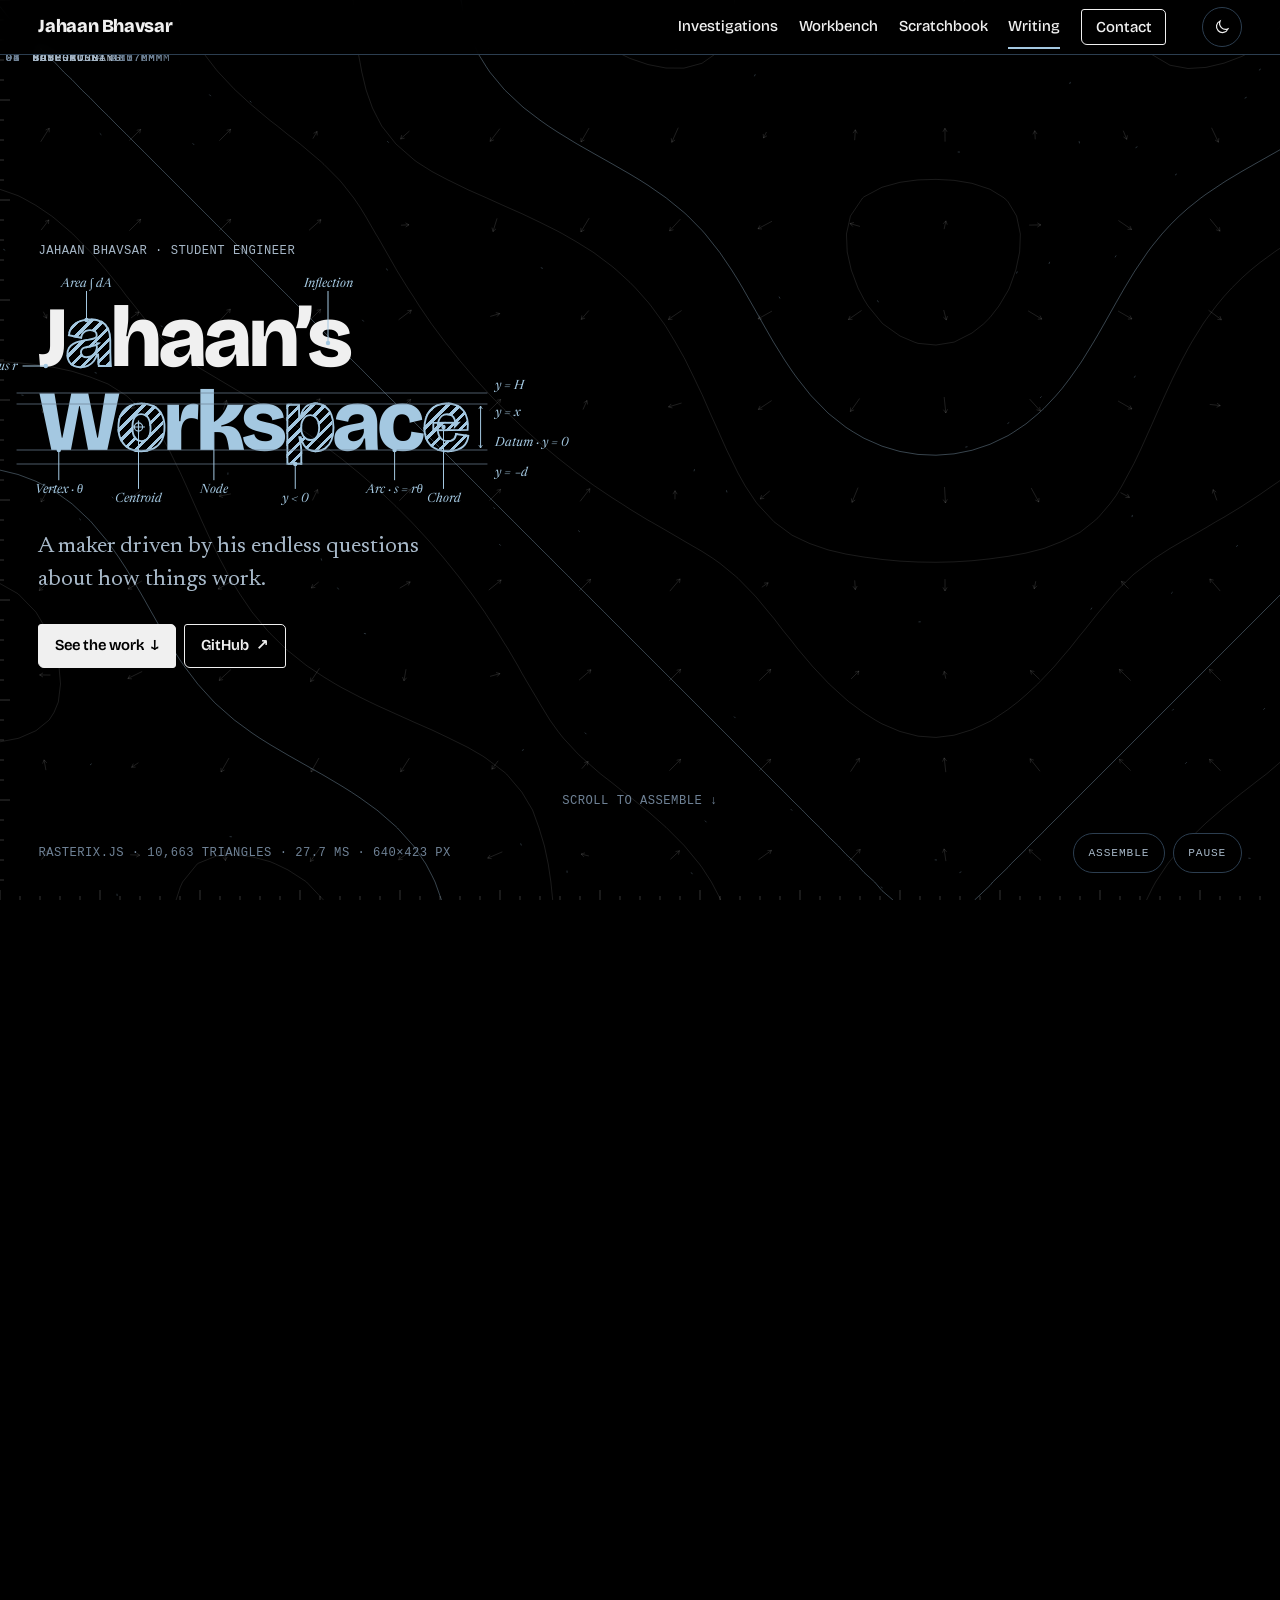
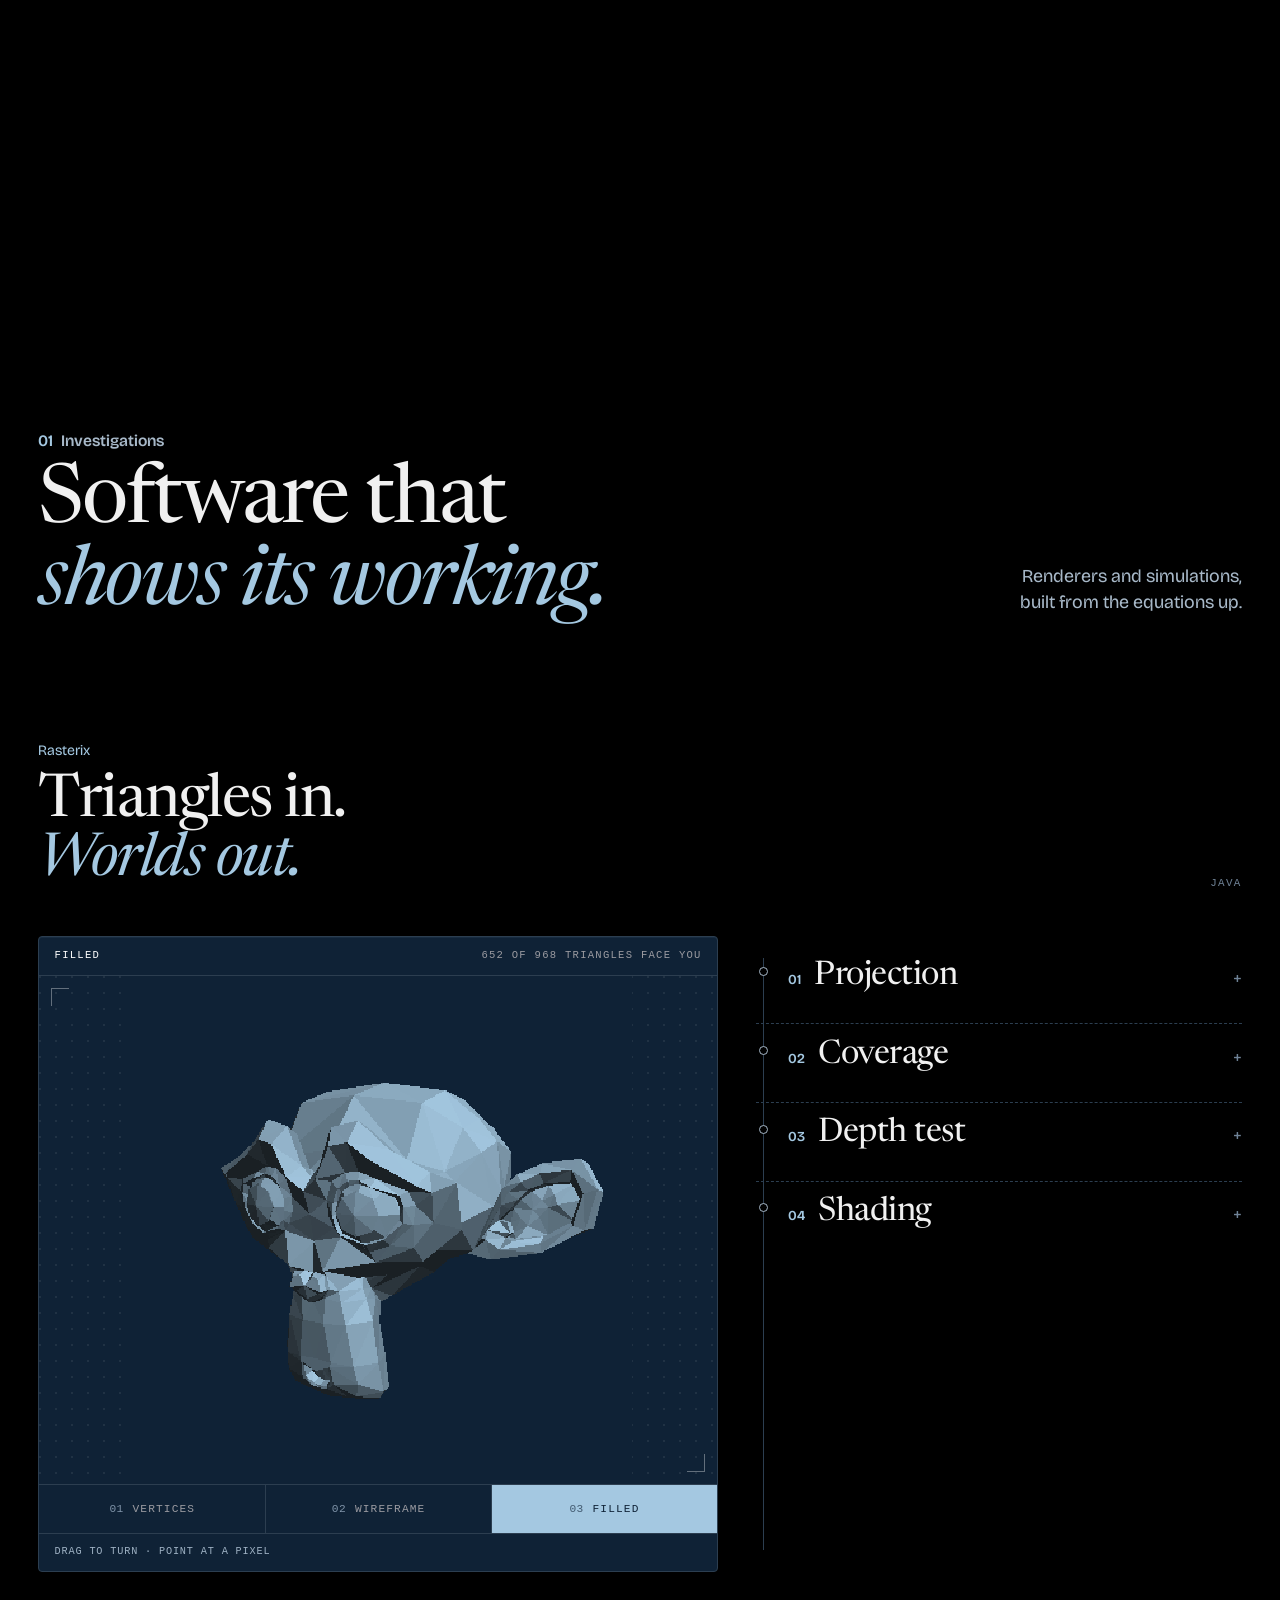
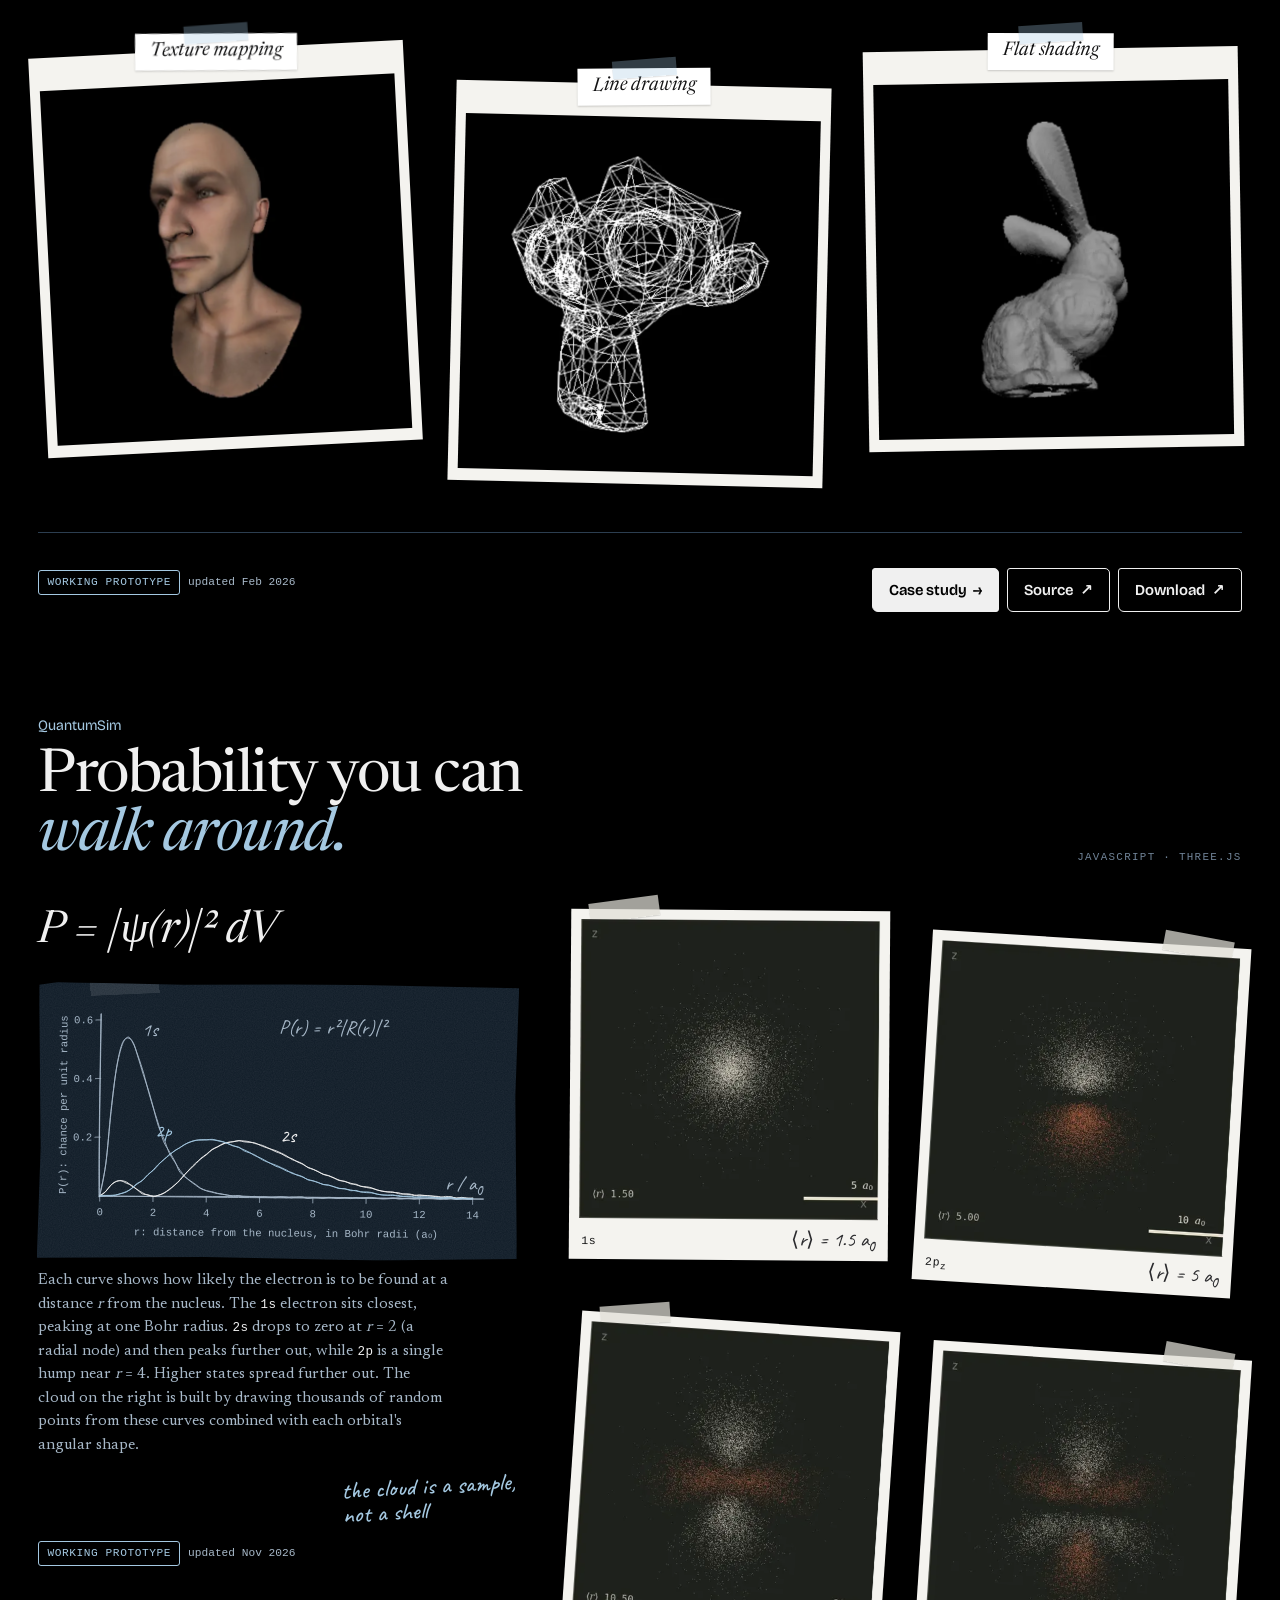
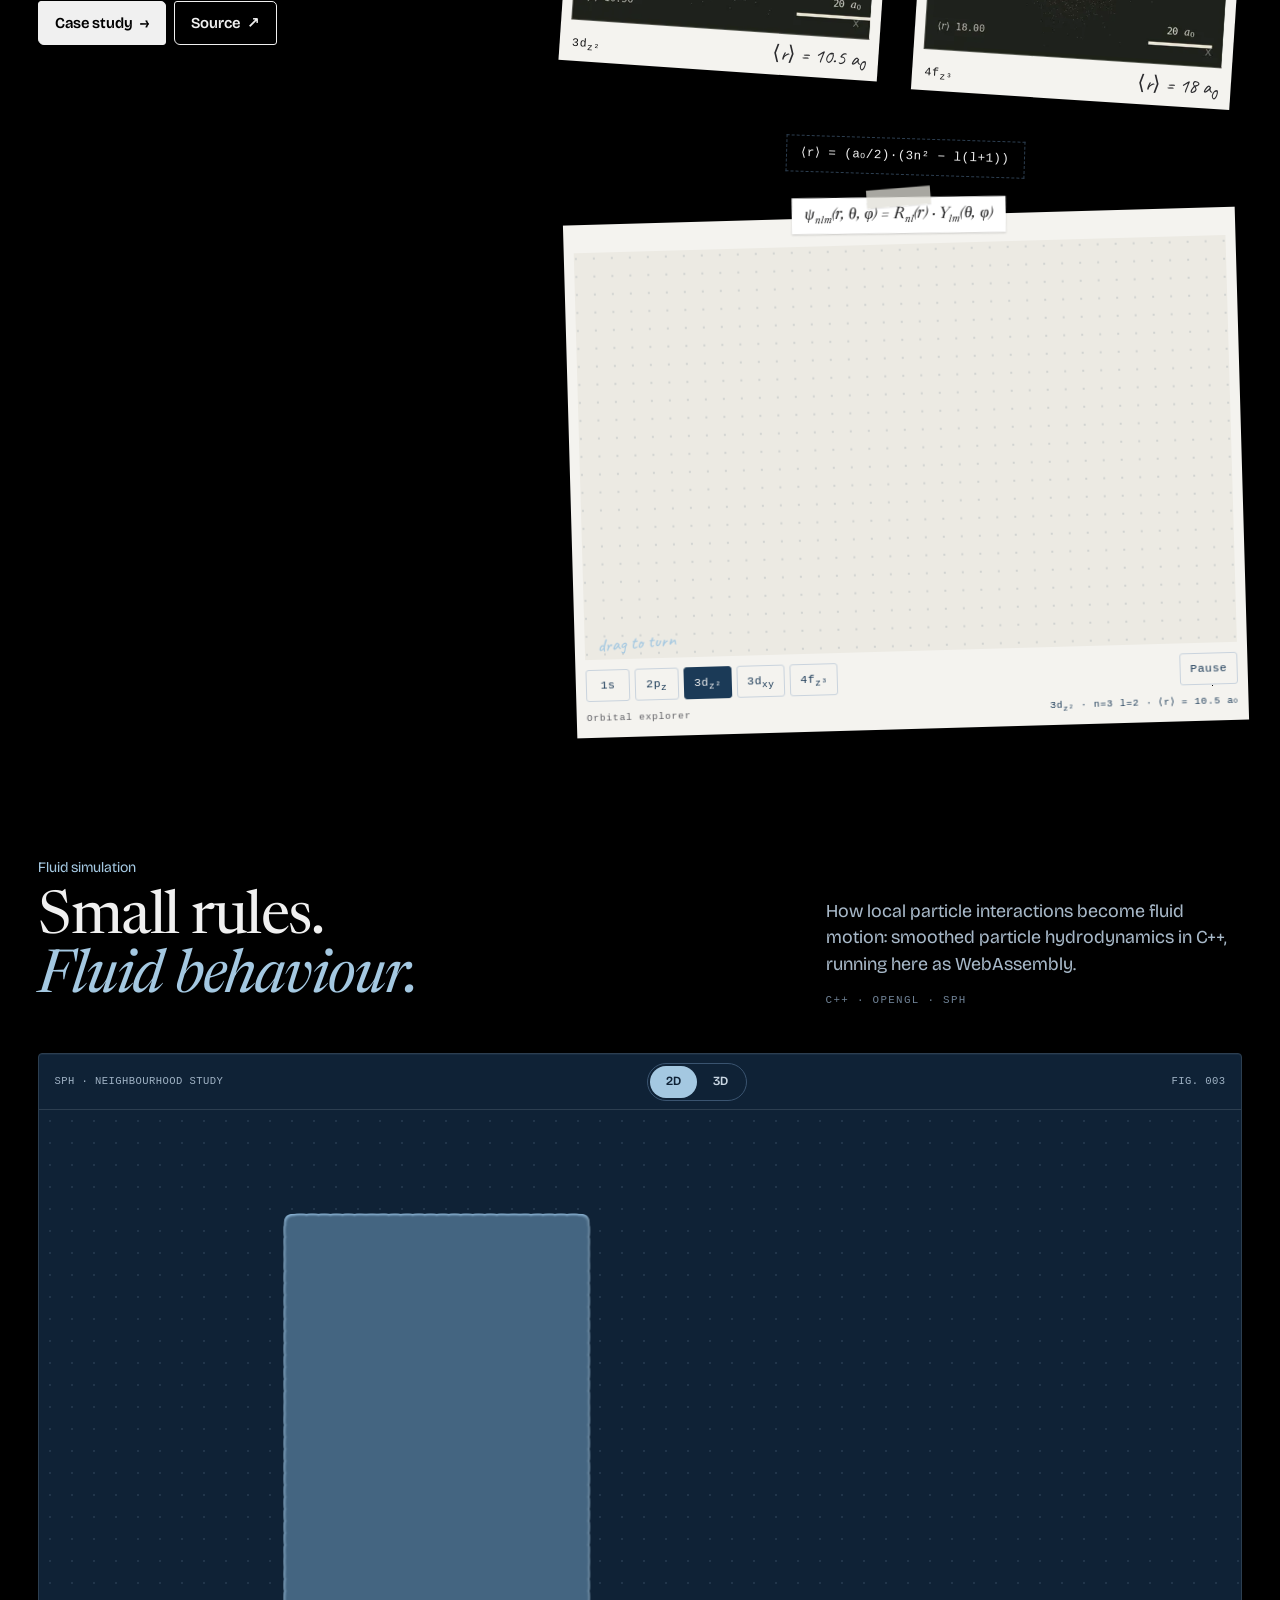
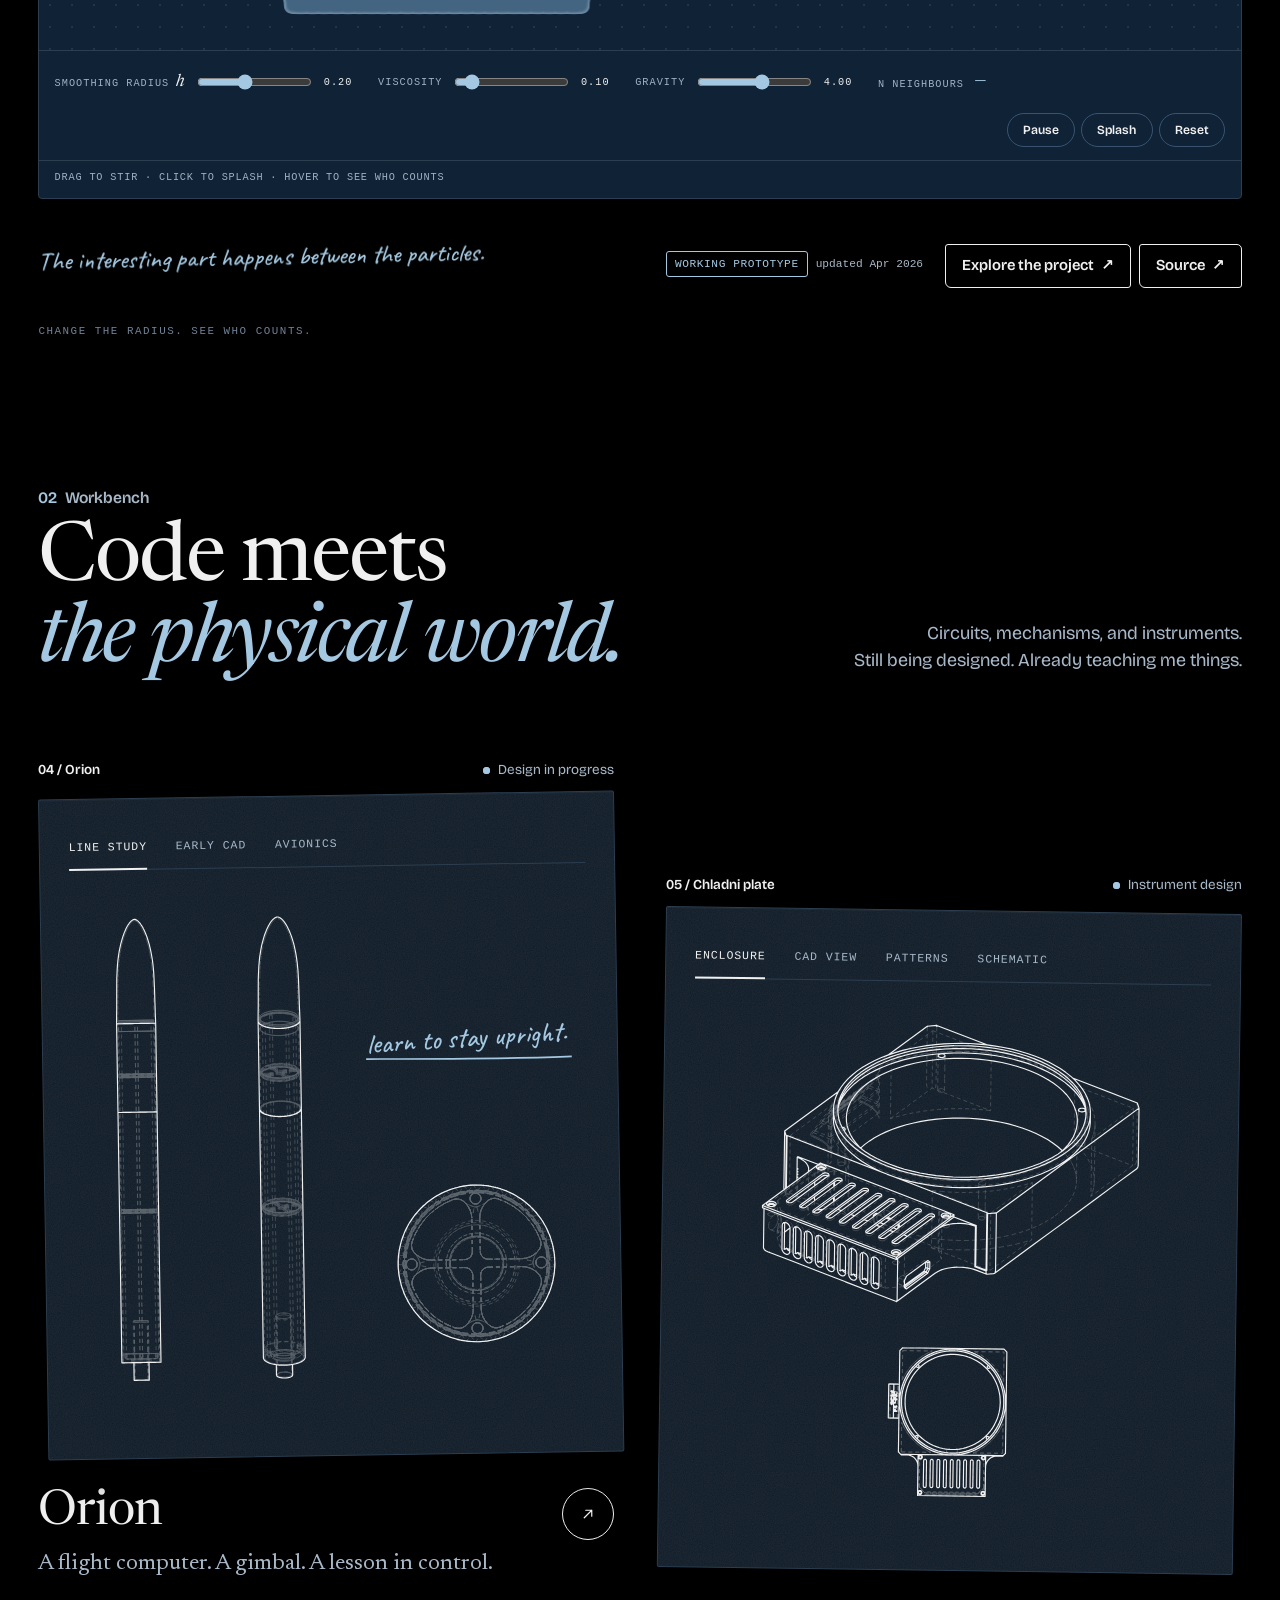
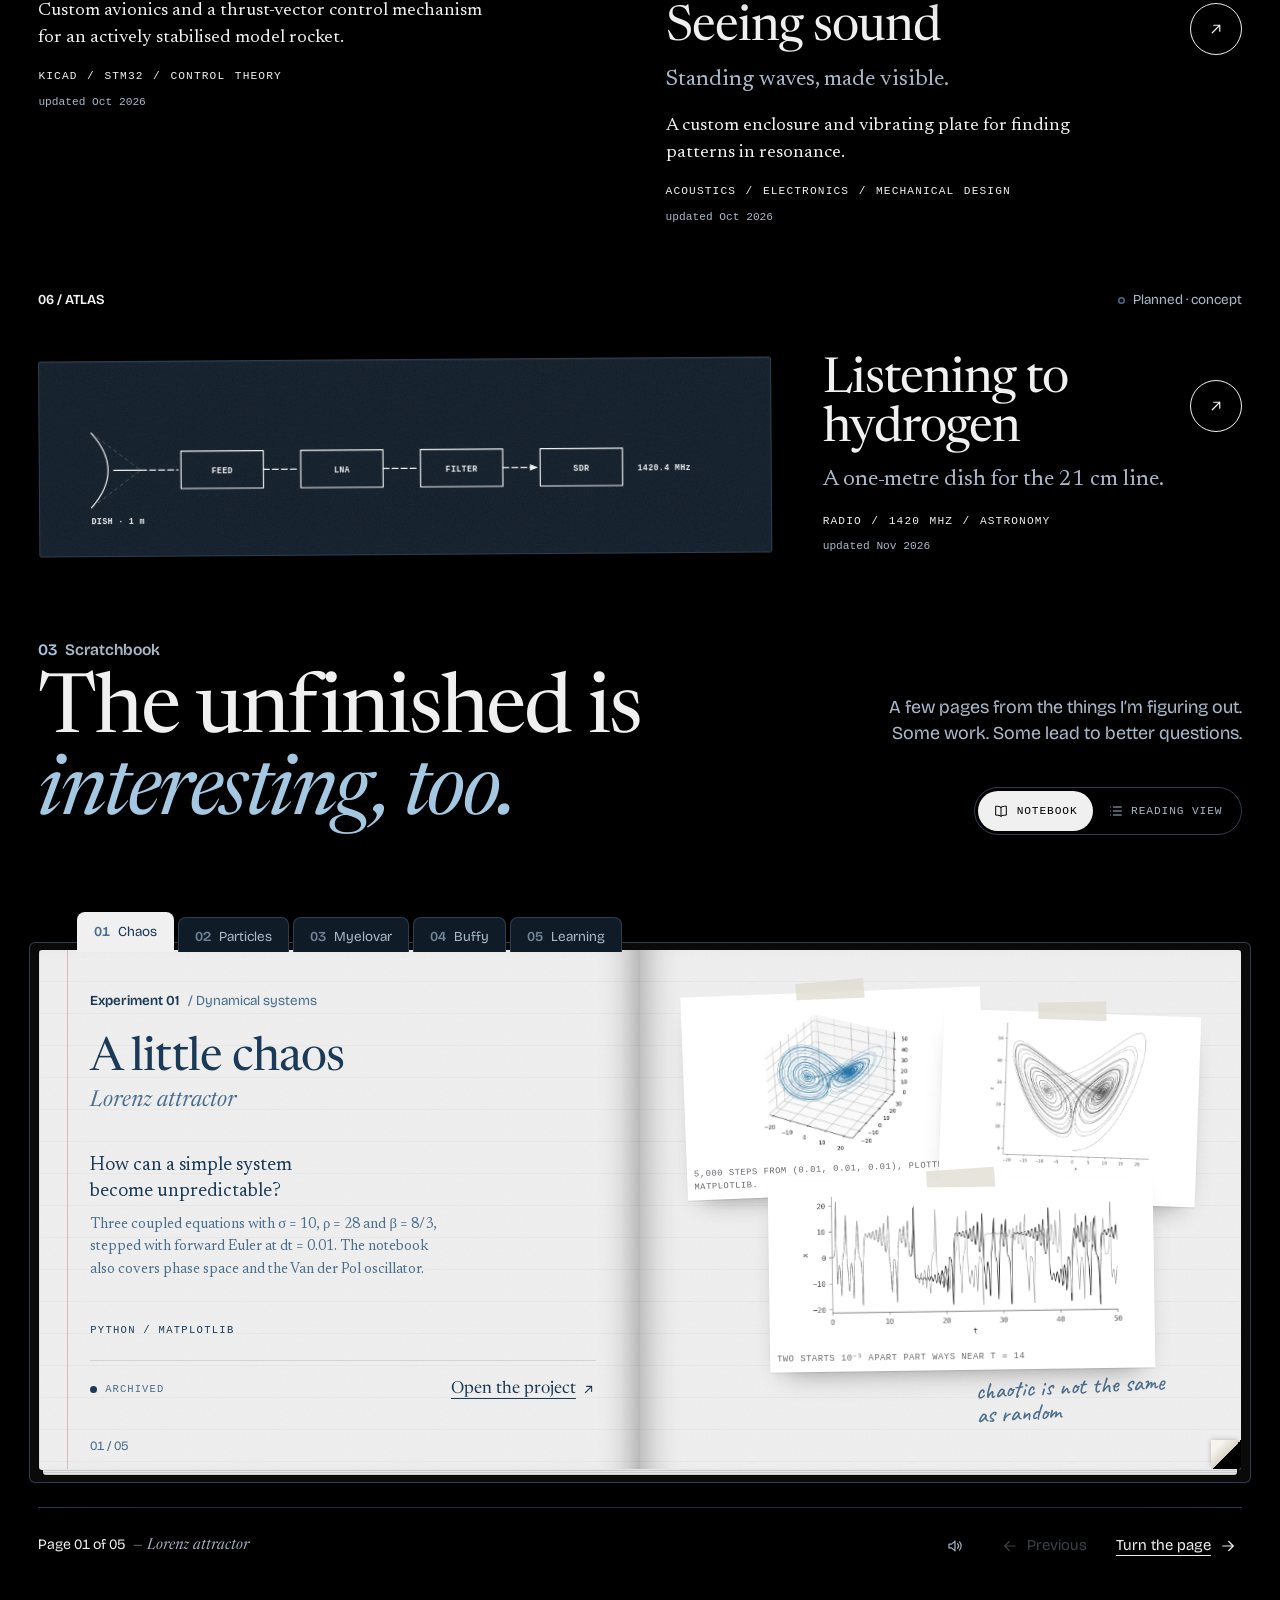
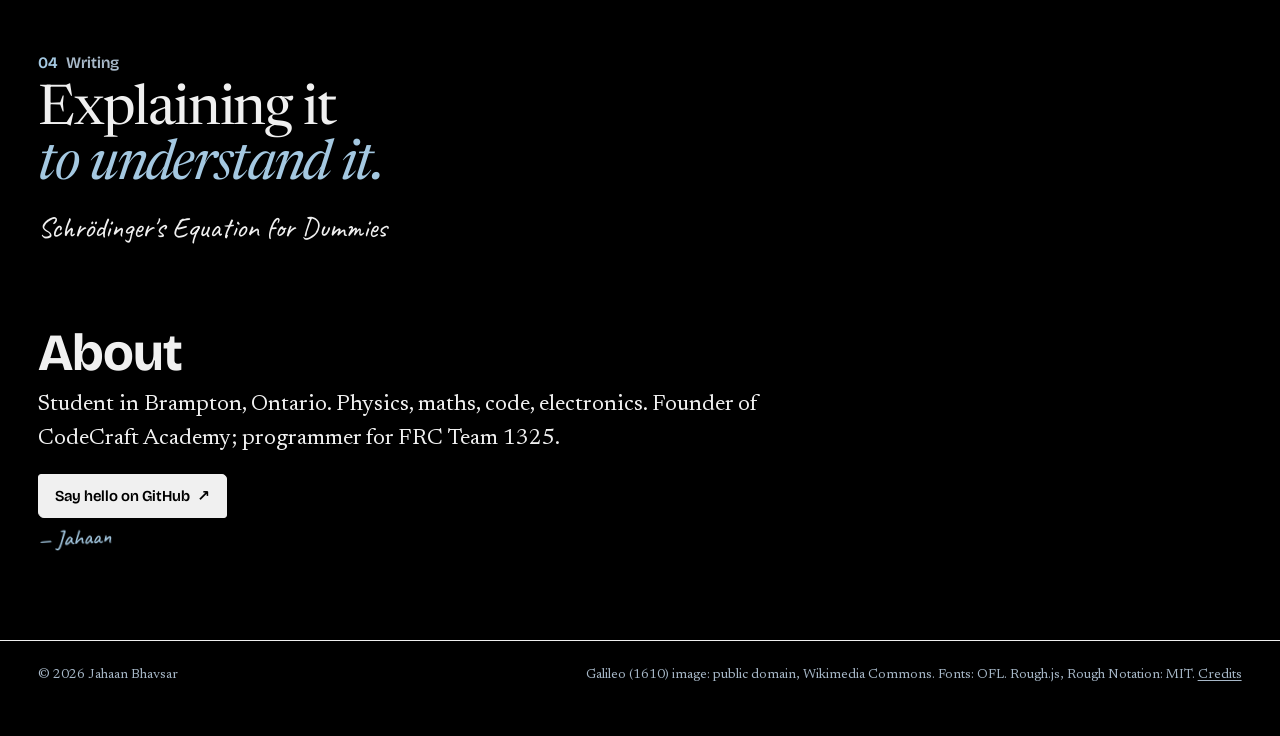
==== commit 3ffc254e: "Replace tunnelling print with live orbital explorer; label radial plot axes - js/orbital.js: hydroge" ====
--- a/index.html
+++ b/index.html
@@ -92,7 +92,7 @@
           <header class="ras-head">
             <div>
               <p class="ras-kicker mono"><span translate="no">Rasterix</span></p>
-              <h3 class="ras-title" id="rasterix-title">How does a triangle <em>become a pixel?</em></h3>
+              <h3 class="ras-title" id="rasterix-title">Triangles in. <em>Worlds out.</em></h3>
             </div>
             <p class="ras-spec mono" translate="no">Java</p>
           </header>
@@ -234,10 +234,19 @@
 <text class="sk-label sk-blue-t" x="252" y="157.6493716129094" text-anchor="start">2s</text>
 <path class="sk sk-red" d="M50.2 219.6 C51.3 219.5, 54.5 219.5, 56.5 219.5 C58.5 219.4, 60.2 219.5, 62.0 219.4 C63.9 219.3, 65.5 219.2, 67.6 218.9 C69.6 218.5, 71.9 218.0, 74.0 217.3 C76.2 216.6, 78.5 215.6, 80.5 214.6 C82.5 213.6, 84.1 212.9, 85.9 211.5 C87.8 210.2, 89.7 208.2, 91.8 206.5 C93.9 204.9, 96.3 203.4, 98.4 201.6 C100.4 199.8, 102.0 197.7, 104.0 195.8 C106.0 193.9, 108.3 192.0, 110.2 190.1 C112.1 188.1, 113.4 186.2, 115.5 184.2 C117.5 182.2, 120.5 179.9, 122.5 178.1 C124.5 176.2, 125.5 174.8, 127.5 173.2 C129.5 171.6, 132.2 169.8, 134.3 168.4 C136.4 166.9, 138.4 165.9, 140.3 164.7 C142.2 163.4, 144.0 162.1, 145.9 161.1 C147.7 160.0, 149.6 159.0, 151.6 158.3 C153.6 157.5, 155.7 156.9, 157.7 156.5 C159.7 156.2, 161.5 156.4, 163.6 156.3 C165.7 156.2, 168.3 156.1, 170.3 156.0 C172.4 156.0, 173.9 155.7, 175.9 155.9 C177.9 156.0, 180.3 156.5, 182.4 156.9 C184.4 157.3, 186.5 157.6, 188.4 158.1 C190.2 158.6, 191.5 159.2, 193.5 159.9 C195.4 160.6, 198.3 161.6, 200.3 162.4 C202.4 163.1, 203.9 163.5, 205.9 164.3 C207.9 165.0, 210.3 166.0, 212.4 166.9 C214.5 167.9, 216.5 168.7, 218.4 169.7 C220.3 170.8, 221.6 172.0, 223.6 173.0 C225.6 174.0, 228.4 174.8, 230.4 175.7 C232.4 176.6, 233.6 177.3, 235.5 178.4 C237.4 179.4, 239.9 180.8, 242.0 181.9 C244.0 183.0, 246.1 184.1, 248.0 185.0 C250.0 185.8, 251.8 186.1, 253.8 187.0 C255.8 187.9, 258.1 189.4, 260.2 190.3 C262.3 191.1, 264.5 191.2, 266.4 192.0 C268.3 192.7, 269.8 193.9, 271.6 194.7 C273.5 195.4, 275.4 195.7, 277.5 196.6 C279.6 197.4, 282.3 198.9, 284.4 199.7 C286.5 200.4, 288.1 200.4, 290.0 201.0 C291.9 201.5, 293.8 202.3, 295.8 203.0 C297.8 203.6, 299.9 204.5, 301.8 205.0 C303.8 205.4, 305.5 205.2, 307.6 205.6 C309.6 206.1, 312.0 207.0, 314.1 207.6 C316.2 208.2, 317.9 208.8, 320.0 209.2 C322.0 209.6, 324.1 209.6, 326.2 209.9 C328.3 210.2, 330.3 210.6, 332.3 210.9 C334.4 211.3, 336.5 211.7, 338.3 212.0 C340.2 212.4, 341.6 212.7, 343.6 213.0 C345.6 213.3, 348.1 213.6, 350.2 213.8 C352.3 214.0, 354.1 213.8, 356.2 214.1 C358.2 214.4, 360.4 215.1, 362.3 215.4 C364.2 215.7, 365.5 215.8, 367.5 216.0 C369.6 216.2, 372.5 216.5, 374.5 216.6 C376.6 216.8, 378.0 216.8, 379.8 216.8 C381.7 216.8, 383.7 216.4, 385.7 216.6 C387.6 216.7, 389.4 217.5, 391.5 217.6 C393.5 217.7, 395.9 217.1, 398.0 217.2 C400.2 217.3, 402.4 218.0, 404.3 218.2 C406.2 218.5, 407.5 218.7, 409.5 218.7 C411.5 218.6, 414.5 218.1, 416.5 218.0 C418.5 218.0, 419.7 218.4, 421.7 218.5 C423.7 218.6, 426.5 218.5, 428.5 218.5 C430.5 218.6, 431.9 218.8, 433.9 218.9 C435.8 219.1, 438.5 219.6, 440.5 219.6 C442.4 219.5, 443.8 218.6, 445.7 218.7 C447.5 218.7, 449.5 219.8, 451.5 219.9 C453.5 219.9, 455.8 218.9, 457.8 218.9 C459.8 218.9, 461.5 219.7, 463.6 219.8 C465.6 219.8, 469.1 219.3, 470.1 219.3 M49.6 220.6 C50.8 220.5, 54.3 220.0, 56.4 219.9 C58.4 219.8, 59.8 219.9, 61.7 219.8 C63.5 219.7, 65.5 219.7, 67.4 219.3 C69.4 218.9, 71.3 217.9, 73.4 217.3 C75.5 216.7, 77.6 216.7, 79.7 215.6 C81.9 214.6, 84.3 212.5, 86.2 211.0 C88.1 209.4, 89.3 207.6, 91.2 206.2 C93.2 204.8, 95.6 204.3, 97.8 202.5 C100.0 200.7, 102.2 197.4, 104.4 195.4 C106.5 193.4, 108.5 192.3, 110.5 190.4 C112.5 188.5, 114.5 185.9, 116.2 184.0 C118.0 182.1, 119.1 180.9, 121.2 179.1 C123.2 177.3, 126.3 174.9, 128.6 173.0 C130.8 171.2, 132.8 169.3, 134.6 168.0 C136.4 166.7, 137.5 166.4, 139.2 165.3 C141.0 164.2, 143.0 162.5, 145.2 161.3 C147.4 160.1, 150.2 159.0, 152.4 158.2 C154.7 157.4, 156.8 156.9, 158.6 156.5 C160.5 156.1, 161.7 155.9, 163.6 155.8 C165.5 155.6, 167.9 155.8, 170.0 155.8 C172.1 155.7, 173.9 155.2, 176.0 155.3 C178.1 155.4, 180.6 156.2, 182.5 156.6 C184.5 157.0, 185.8 157.1, 187.7 157.7 C189.6 158.3, 192.0 159.2, 193.9 160.0 C195.9 160.8, 197.3 161.8, 199.3 162.4 C201.4 163.1, 204.4 163.1, 206.5 163.9 C208.5 164.8, 209.5 166.7, 211.5 167.7 C213.5 168.8, 216.6 169.5, 218.7 170.3 C220.8 171.1, 222.2 171.4, 224.2 172.4 C226.1 173.4, 228.5 175.4, 230.4 176.5 C232.2 177.6, 233.2 178.1, 235.2 179.0 C237.2 179.9, 240.4 181.0, 242.6 181.9 C244.9 182.7, 246.9 183.3, 248.8 184.1 C250.8 184.9, 252.5 185.7, 254.4 186.6 C256.4 187.5, 258.5 188.4, 260.5 189.4 C262.4 190.5, 264.0 192.0, 265.9 192.8 C267.8 193.6, 269.6 193.7, 271.8 194.3 C273.9 194.9, 276.5 195.7, 278.6 196.6 C280.6 197.5, 282.0 199.2, 284.0 199.9 C285.9 200.7, 288.1 200.6, 290.1 201.2 C292.2 201.7, 294.5 202.4, 296.3 203.1 C298.2 203.7, 299.4 204.6, 301.3 205.1 C303.1 205.6, 305.4 205.5, 307.5 205.9 C309.6 206.3, 311.8 207.0, 313.8 207.6 C315.7 208.1, 317.2 209.1, 319.2 209.5 C321.2 209.8, 323.6 209.3, 325.8 209.6 C328.1 210.0, 330.6 211.5, 332.7 211.8 C334.8 212.1, 336.6 211.2, 338.5 211.4 C340.4 211.6, 341.8 212.7, 343.9 213.0 C345.9 213.3, 348.6 212.9, 350.7 213.0 C352.8 213.1, 354.4 213.3, 356.4 213.7 C358.4 214.1, 360.7 215.0, 362.7 215.5 C364.8 215.9, 366.7 216.3, 368.6 216.5 C370.6 216.6, 372.4 216.6, 374.3 216.5 C376.2 216.4, 378.2 215.9, 380.2 216.1 C382.2 216.4, 384.5 217.5, 386.5 217.7 C388.4 218.0, 389.9 217.8, 391.9 217.8 C393.9 217.8, 396.2 217.7, 398.2 217.9 C400.3 218.0, 402.3 218.7, 404.2 218.7 C406.1 218.7, 407.9 217.8, 409.8 217.7 C411.7 217.6, 413.3 218.0, 415.4 218.1 C417.6 218.2, 420.5 218.1, 422.6 218.3 C424.8 218.4, 426.5 218.8, 428.5 219.1 C430.4 219.3, 432.7 219.7, 434.5 219.6 C436.2 219.5, 437.3 218.5, 439.2 218.4 C441.1 218.2, 443.8 218.4, 445.9 218.7 C447.9 218.9, 449.2 219.7, 451.4 219.9 C453.5 220.0, 456.8 219.6, 458.8 219.5 C460.8 219.5, 461.5 219.4, 463.3 219.5 C465.1 219.6, 468.5 219.9, 469.7 220.0" fill="none"/>
 <text class="sk-label sk-red-t" x="112" y="153.22938040162342" text-anchor="start">2p</text>
+<path class="sk sk-light" d="M43.9 154.2 C45.0 154.0, 46.3 153.8, 49.9 154.0 M44.0 154.0 C45.5 153.9, 47.2 154.0, 50.0 153.9" fill="none"/>
+<text class="sk-num" x="41" y="158" text-anchor="end">0.2</text>
+<path class="sk sk-light" d="M43.9 88.2 C45.0 88.0, 46.3 87.8, 49.9 88.0 M44.0 88.0 C45.5 87.9, 47.2 88.0, 50.0 87.9" fill="none"/>
+<text class="sk-num" x="41" y="92" text-anchor="end">0.4</text>
+<path class="sk sk-light" d="M43.9 22.2 C45.0 22.0, 46.3 21.8, 49.9 22.0 M44.0 22.0 C45.5 21.9, 47.2 22.0, 50.0 21.9" fill="none"/>
+<text class="sk-num" x="41" y="26" text-anchor="end">0.6</text>
+<text class="sk-num" x="0" y="0" text-anchor="middle" transform="translate(12 117.7) rotate(-90)">P(r): chance per unit radius</text>
+<text class="sk-num" x="260" y="264" text-anchor="middle">r: distance from the nucleus, in Bohr radii (a₀)</text>
 <text class="sk-label" x="482" y="210" text-anchor="end">r / a₀</text>
 <text class="sk-label" x="250" y="35.400000000000006" text-anchor="start">P(r) = r²|R(r)|²</text>
 </svg><!-- catalogue:sketch:orbital-radial:end -->
               </figure>
+              <p class="qs-explain">Each curve shows how likely the electron is to be found at a distance <i>r</i> from the nucleus. The <span class="mono">1s</span> electron sits closest, peaking at one Bohr radius. <span class="mono">2s</span> drops to zero at <i>r</i> = 2 (a radial node) and then peaks further out, while <span class="mono">2p</span> is a single hump near <i>r</i> = 4. Higher states spread further out. The cloud on the right is built by drawing thousands of random points from these curves combined with each orbital's angular shape.</p>
               <p class="hand qs-note">the cloud is a sample, not a shell</p>
               <!-- catalogue:status:quantumsim:start --><p class="slip"><span class="status" data-status="Working prototype">Working prototype</span> <span class="slip-date">updated <time datetime="2026-11-04">Nov 2026</time></span></p><!-- catalogue:status:quantumsim:end -->
               <div class="actions">
@@ -264,10 +273,23 @@
                 <figcaption><span class="mono">4f<sub>z³</sub></span> ⟨r⟩ = 18 a₀</figcaption>
               </figure>
               <p class="qs-formula mono qs-item" style="--r:0.6deg">⟨r⟩ = (a₀/2)·(3n² − l(l+1))</p>
-              <figure class="qs-strip qs-item" style="--r:-0.6deg">
-                <p class="ras-math" aria-label="psi at t plus delta t equals e to the minus i V delta t over 2, times inverse Fourier transform of e to the minus i k squared delta t over 2, times Fourier transform of e to the minus i V delta t over 2 times psi">ψ(t+Δt) = e<sup>−iVΔt/2</sup> 𝓕⁻¹[ e<sup>−ik²Δt/2</sup> 𝓕[ e<sup>−iVΔt/2</sup> ψ ] ]</p>
-                <img src="assets/images/qs-tunnel-strip.webp" width="1300" height="850" loading="lazy" decoding="async" alt="Four snapshots of log probability density: a wave packet approaches a barrier, interferes with itself inside it, and splits into a reflected part (0.96) and a transmitted part (0.040).">
-                <figcaption class="mono">Tunnelling</figcaption>
+              <figure class="qs-strip qs-orbit qs-item" style="--r:-0.6deg" data-orbital-sim>
+                <p class="ras-math" aria-label="psi n l m of r, theta, phi equals R n l of r times Y l m of theta, phi">ψ<sub>nlm</sub>(r, θ, φ) = R<sub>nl</sub>(r) · Y<sub>lm</sub>(θ, φ)</p>
+                <div class="qs-orbit-frame">
+                  <canvas tabindex="0" role="img" aria-label="Hydrogen orbital drawn as points sampled from |ψ|². Drag or use the arrow keys to turn it."></canvas>
+                  <p class="hand qs-orbit-hint" aria-hidden="true">drag to turn</p>
+                </div>
+                <div class="qs-orbit-bar">
+                  <div class="qs-orbit-picks" role="group" aria-label="Orbital">
+                    <button type="button" data-orbital="1s" aria-pressed="false">1s</button>
+                    <button type="button" data-orbital="2pz" aria-pressed="false">2p<sub>z</sub></button>
+                    <button type="button" data-orbital="3dz2" aria-pressed="true">3d<sub>z²</sub></button>
+                    <button type="button" data-orbital="3dxy" aria-pressed="false">3d<sub>xy</sub></button>
+                    <button type="button" data-orbital="4fz3" aria-pressed="false">4f<sub>z³</sub></button>
+                  </div>
+                  <button type="button" class="qs-orbit-pause" data-orbital-pause aria-pressed="false">Pause</button>
+                </div>
+                <figcaption class="mono"><span>Orbital explorer</span> <span data-orbital-readout aria-live="polite">3d<sub>z²</sub> · n=3 l=2 · ⟨r⟩ = 10.5 a₀</span></figcaption>
               </figure>
             </div>
           </div>
--- a/style.css
+++ b/style.css
@@ -420,6 +420,8 @@
 .scrap-orbital { transform: rotate(var(--r, -0.8deg)); margin: 0; }
 .qs-note { margin: -0.2rem 0 0 auto; max-width: 16ch; color: var(--pencil); font-size: clamp(1.25rem, 1.1rem + 0.5vw, 1.6rem); line-height: 1; transform: rotate(-3deg); }
 .qs-col .slip { margin: 0; }
+.qs-explain { margin: 0; max-width: 46ch; font-size: 0.98rem; line-height: 1.5; color: var(--ink-2); }
+.qs-explain .mono { font-size: 0.8em; text-transform: none; color: var(--ink); }
 .qs-collage { display: grid; grid-template-columns: repeat(2, minmax(0, 1fr)); gap: clamp(1rem, 2.6vw, 2rem) clamp(1rem, 2.6vw, 2.2rem); align-items: start; }
 .qs-polaroid { padding: 10px 10px 0; }
 .qs-polaroid:nth-child(even) { margin-top: 1.8rem; }
@@ -435,6 +437,29 @@
 .qs-strip { grid-column: 1 / -1; padding-top: 1.4rem; }
 .qs-strip::before { left: 50%; margin-left: -35px; }
 .qs-strip .ras-math { margin-top: -2.6rem; }
+/* live orbital print: navy ink dots on the same cream paper */
+.qs-orbit-frame {
+  position: relative; aspect-ratio: 16 / 10; background-color: #ECEAE3;
+  background-image: radial-gradient(rgba(27, 58, 87, 0.13) 1px, transparent 1px); background-size: 18px 18px; background-position: center;
+}
+.qs-orbit-frame canvas { position: absolute; inset: 0; width: 100%; height: 100%; cursor: grab; touch-action: pan-y; }
+.qs-orbit.is-dragging canvas { cursor: grabbing; }
+.qs-orbit-frame canvas:focus-visible { outline: 2px solid #4A6E8D; outline-offset: -2px; }
+.qs-orbit-hint { position: absolute; left: 0.8rem; bottom: 0.4rem; margin: 0; font-size: 1.15rem; color: #4A6E8D; transform: rotate(-3deg); pointer-events: none; transition: opacity var(--dur-base) var(--ease-out); }
+.qs-orbit:not(.is-live) .qs-orbit-hint, .qs-orbit.is-dragging .qs-orbit-hint { opacity: 0; }
+.qs-orbit-bar { display: flex; flex-wrap: wrap; justify-content: space-between; align-items: center; gap: 0.5rem; margin-top: 0.6rem; }
+.qs-orbit-picks { display: flex; flex-wrap: wrap; gap: 0.3rem; }
+.qs-orbit-bar button {
+  min-height: 32px; min-width: 44px; padding: 0.25rem 0.6rem; border: 1px solid #C9D3DD; border-radius: 3px; background: transparent; color: #1B3A57;
+  font-family: var(--f-mono); font-size: 0.72rem; letter-spacing: 0.04em; cursor: pointer; transition: background var(--dur-fast) var(--ease-out), color var(--dur-fast) var(--ease-out);
+}
+.qs-orbit-bar button:hover:not([aria-pressed='true']) { background: rgba(27, 58, 87, 0.07); }
+.qs-orbit-picks button[aria-pressed='true'] { background: #1B3A57; border-color: #1B3A57; color: #F0F0F0; }
+.qs-orbit-bar button:focus-visible { outline: 2px solid #4A6E8D; outline-offset: 2px; }
+.qs-orbit-pause { color: #4A6E8D; }
+.qs-orbit figcaption { display: flex; flex-wrap: wrap; justify-content: space-between; gap: 0.3rem 1rem; }
+.qs-orbit figcaption [data-orbital-readout] { color: #1B3A57; }
+@media (hover: hover) and (pointer: fine) { .qs-orbit:hover { transform: rotate(0deg); } } /* no lift while turning it */
 @media (max-width: 900px) {
   .qs-board { grid-template-columns: minmax(0, 1fr); }
   .qs-col { position: static; }
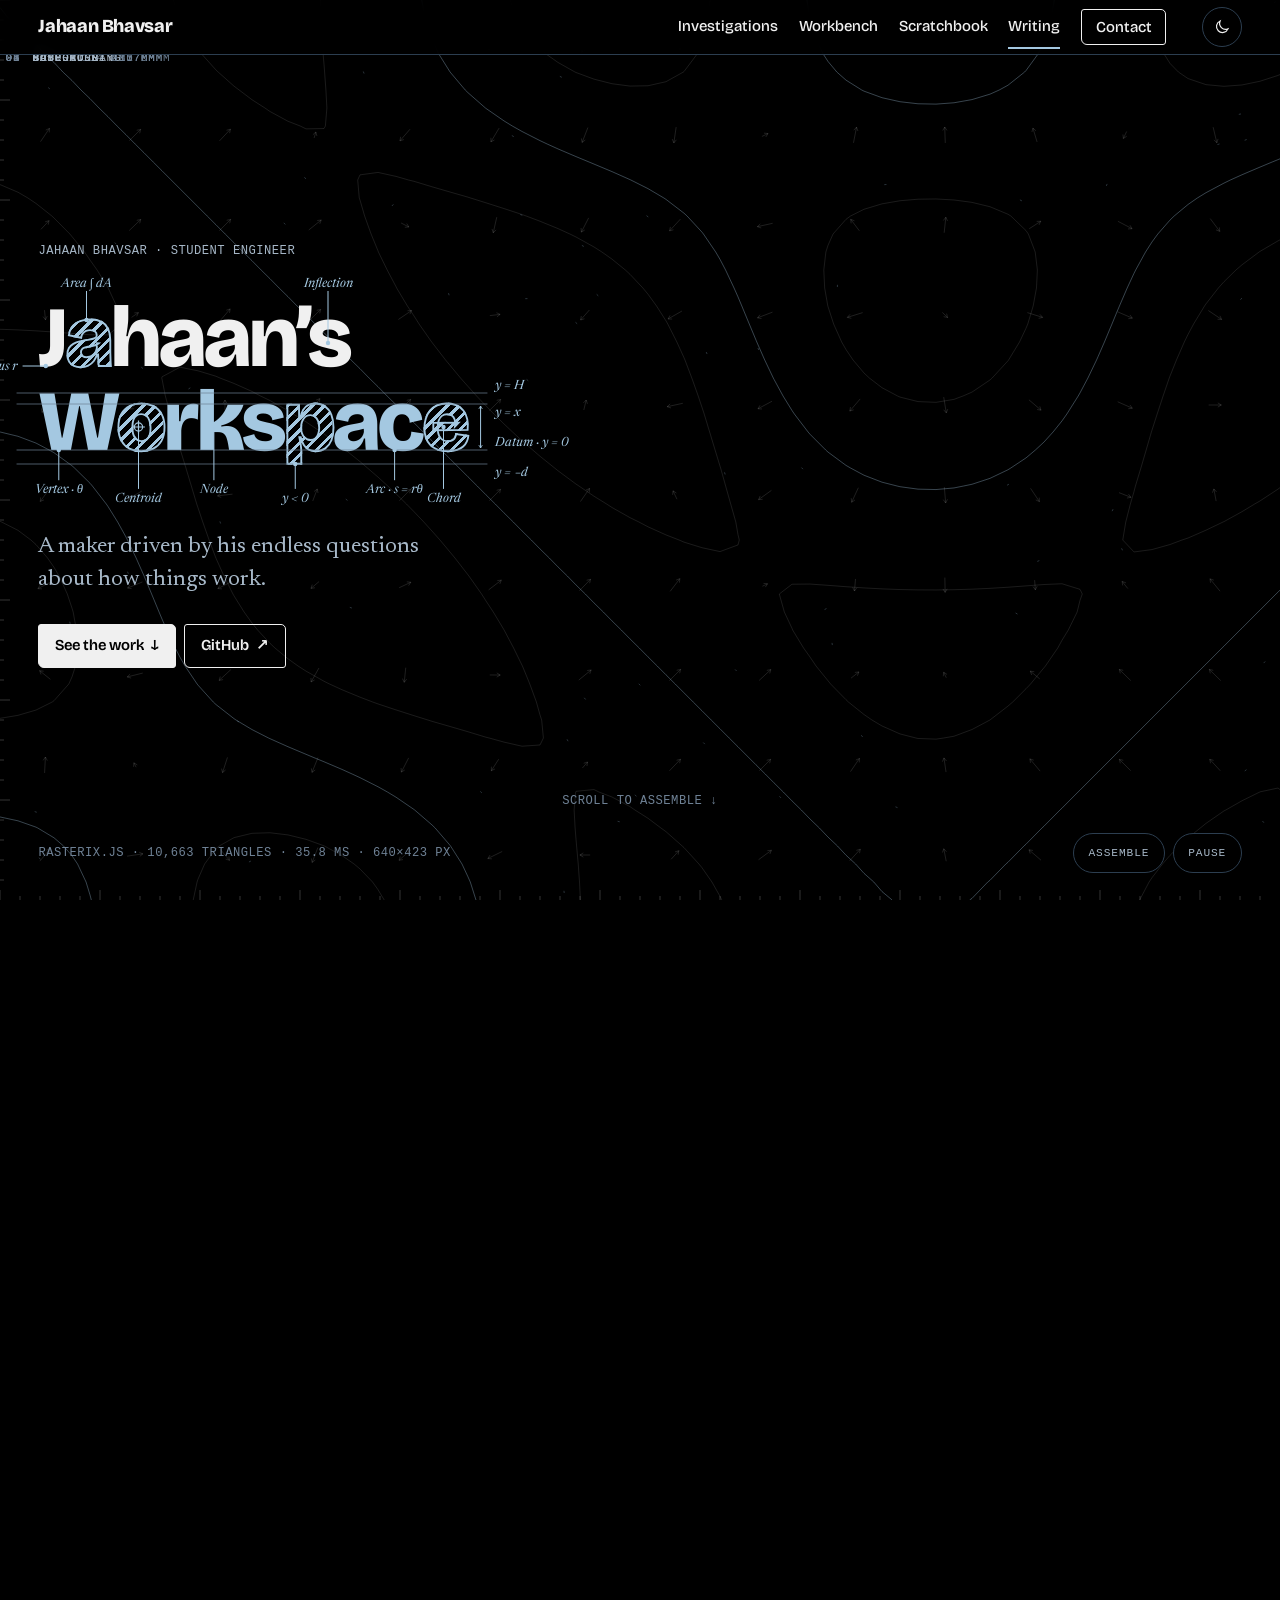
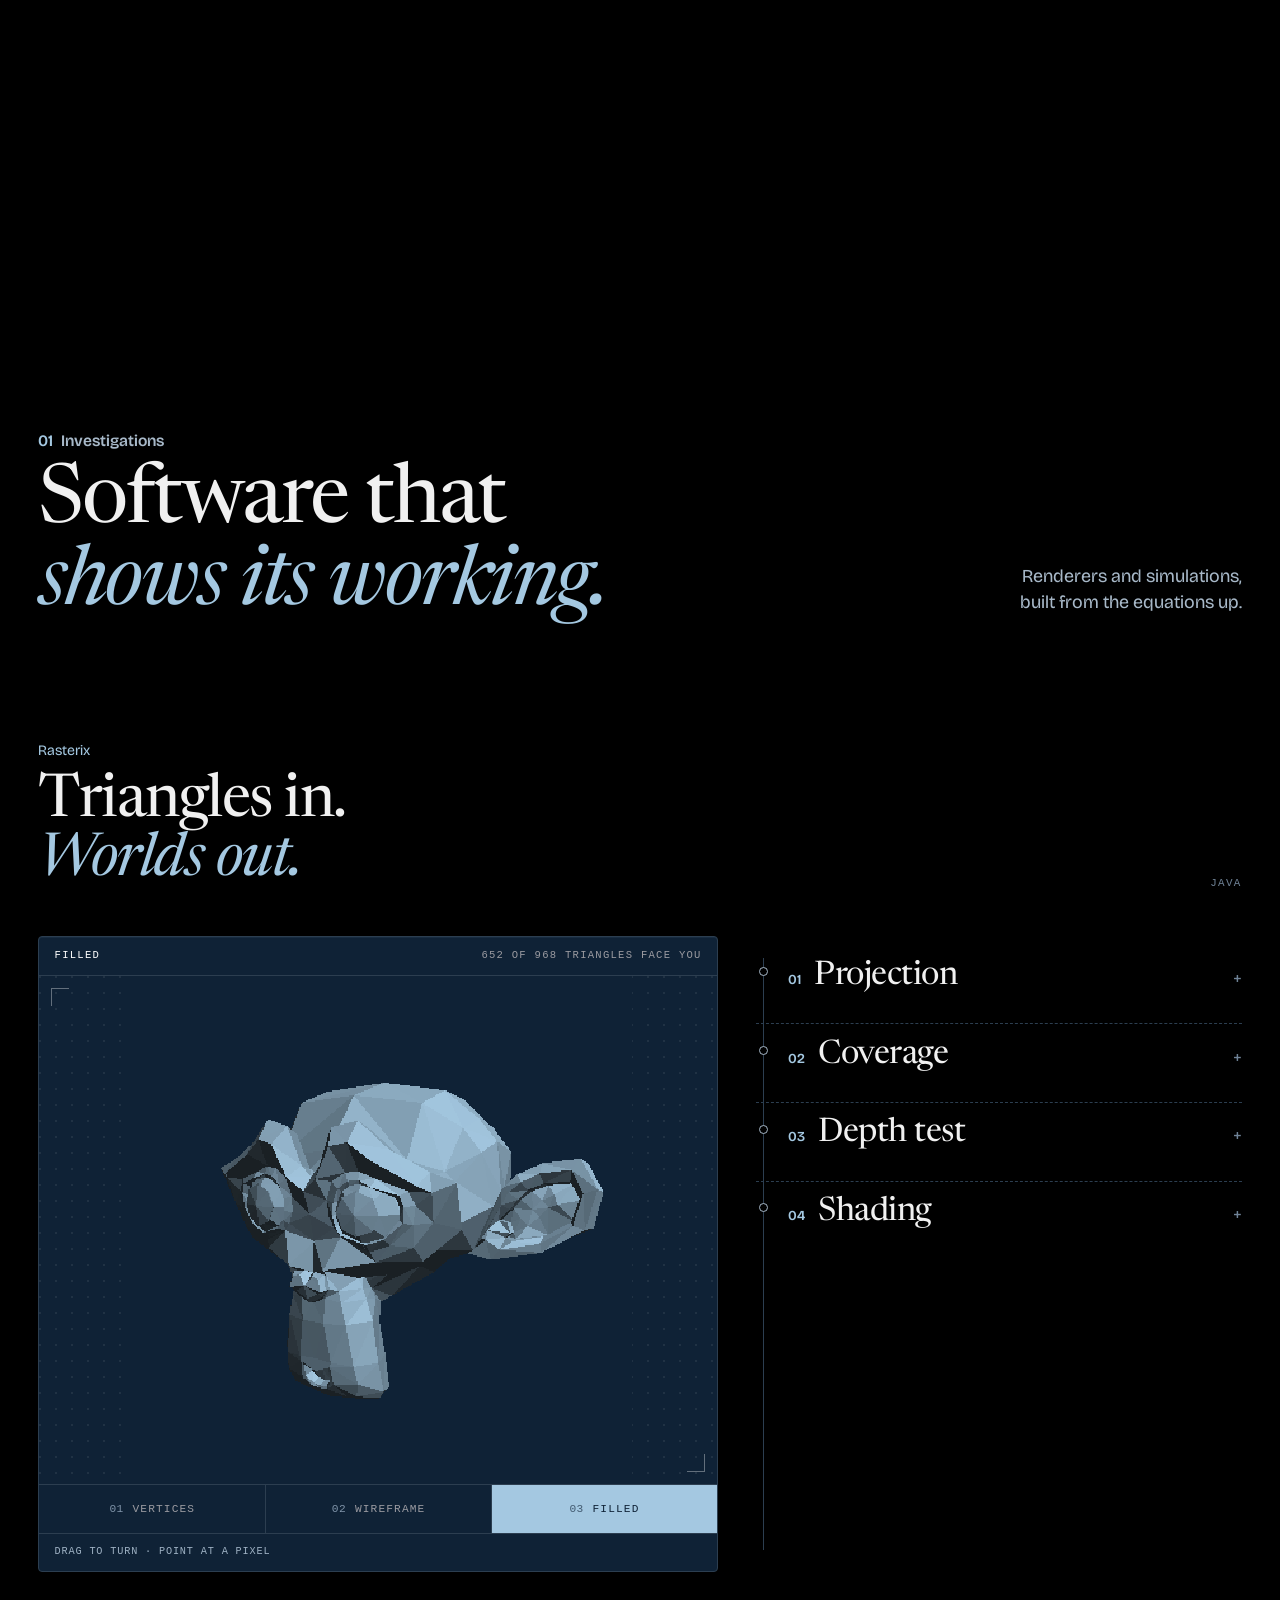
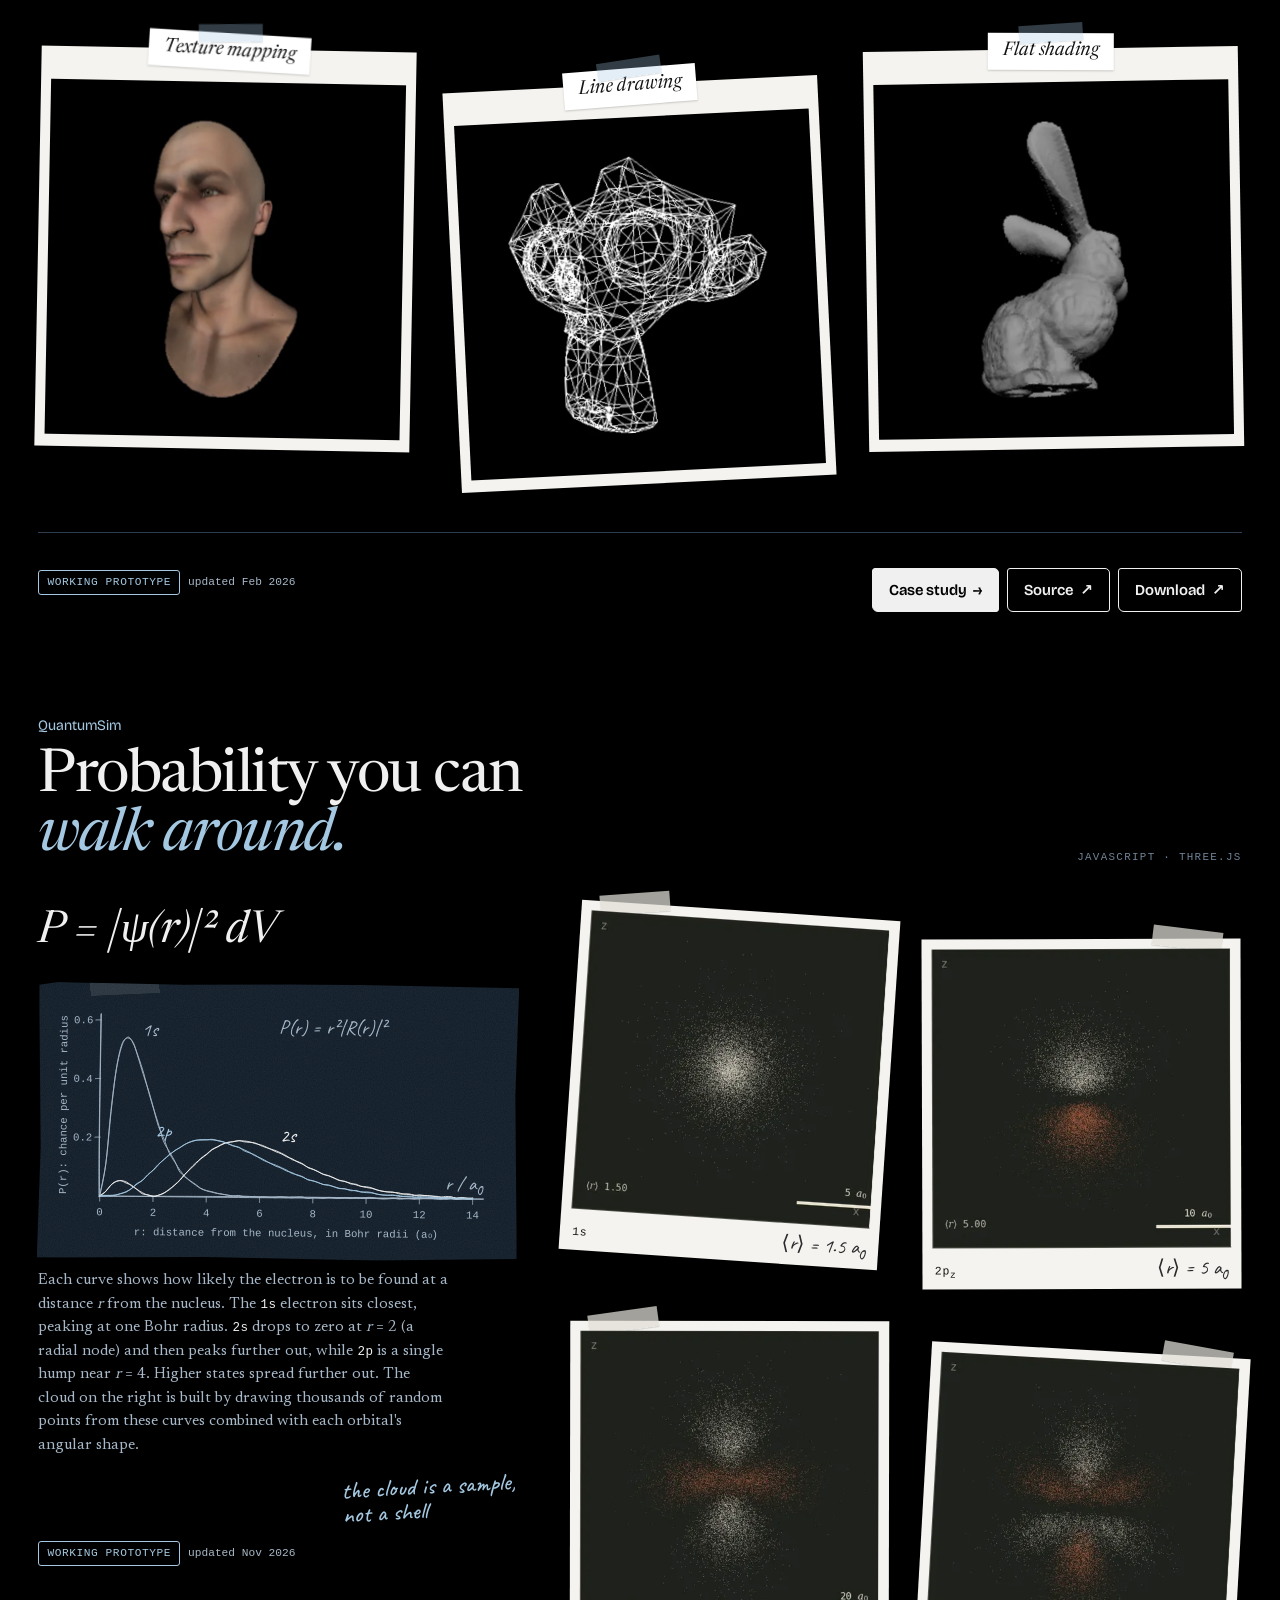
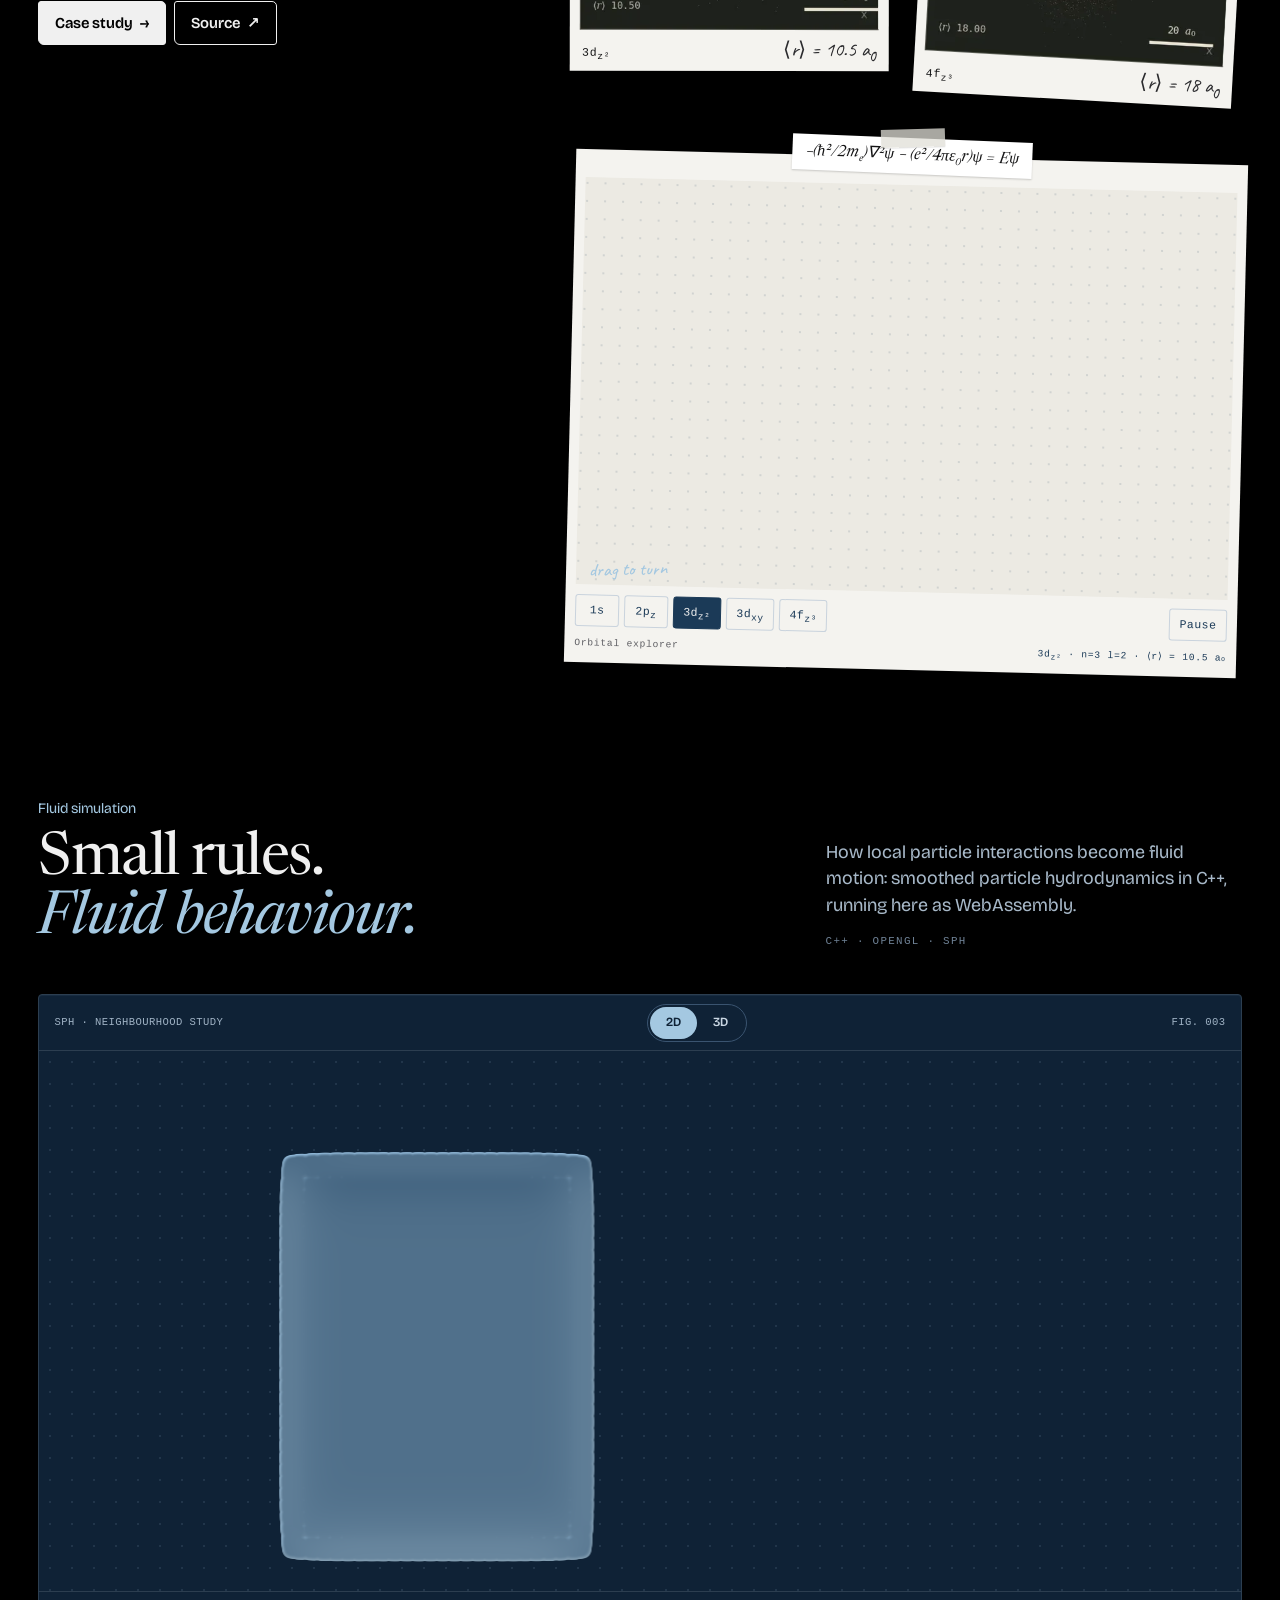
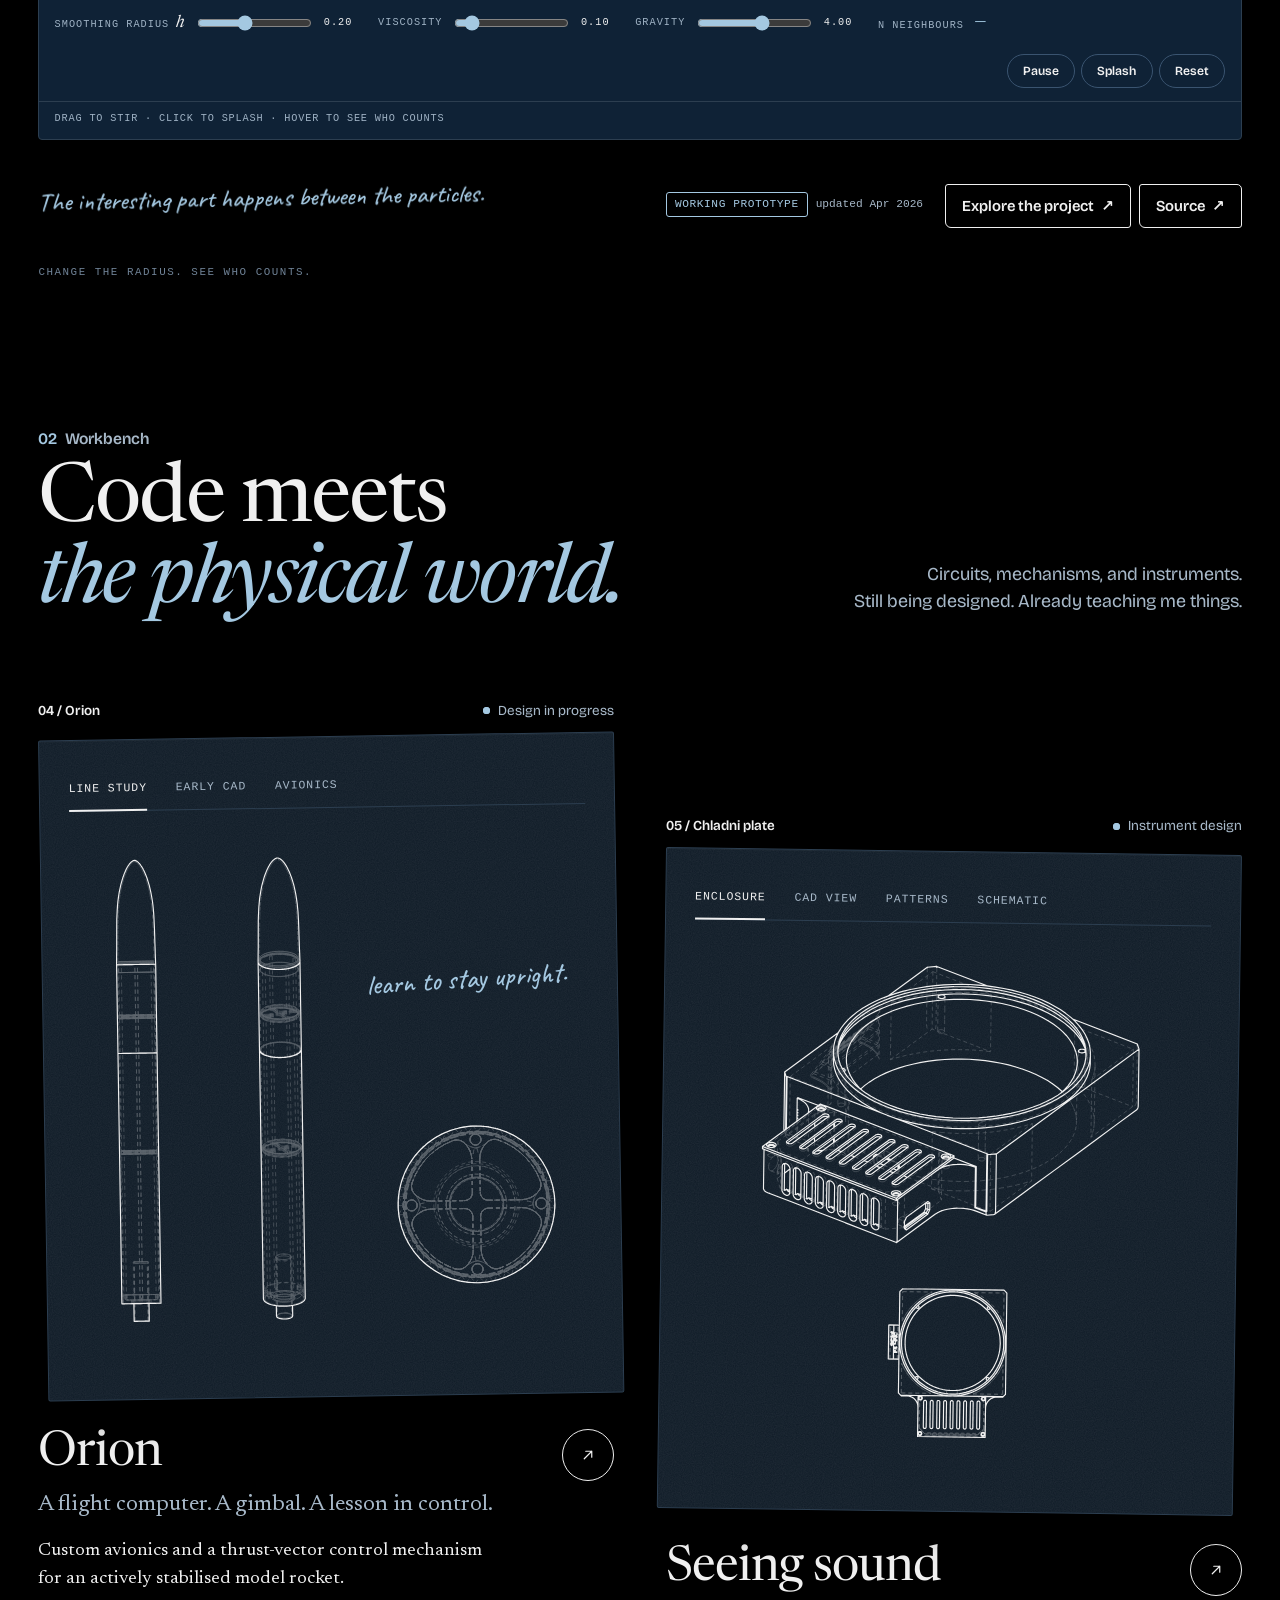
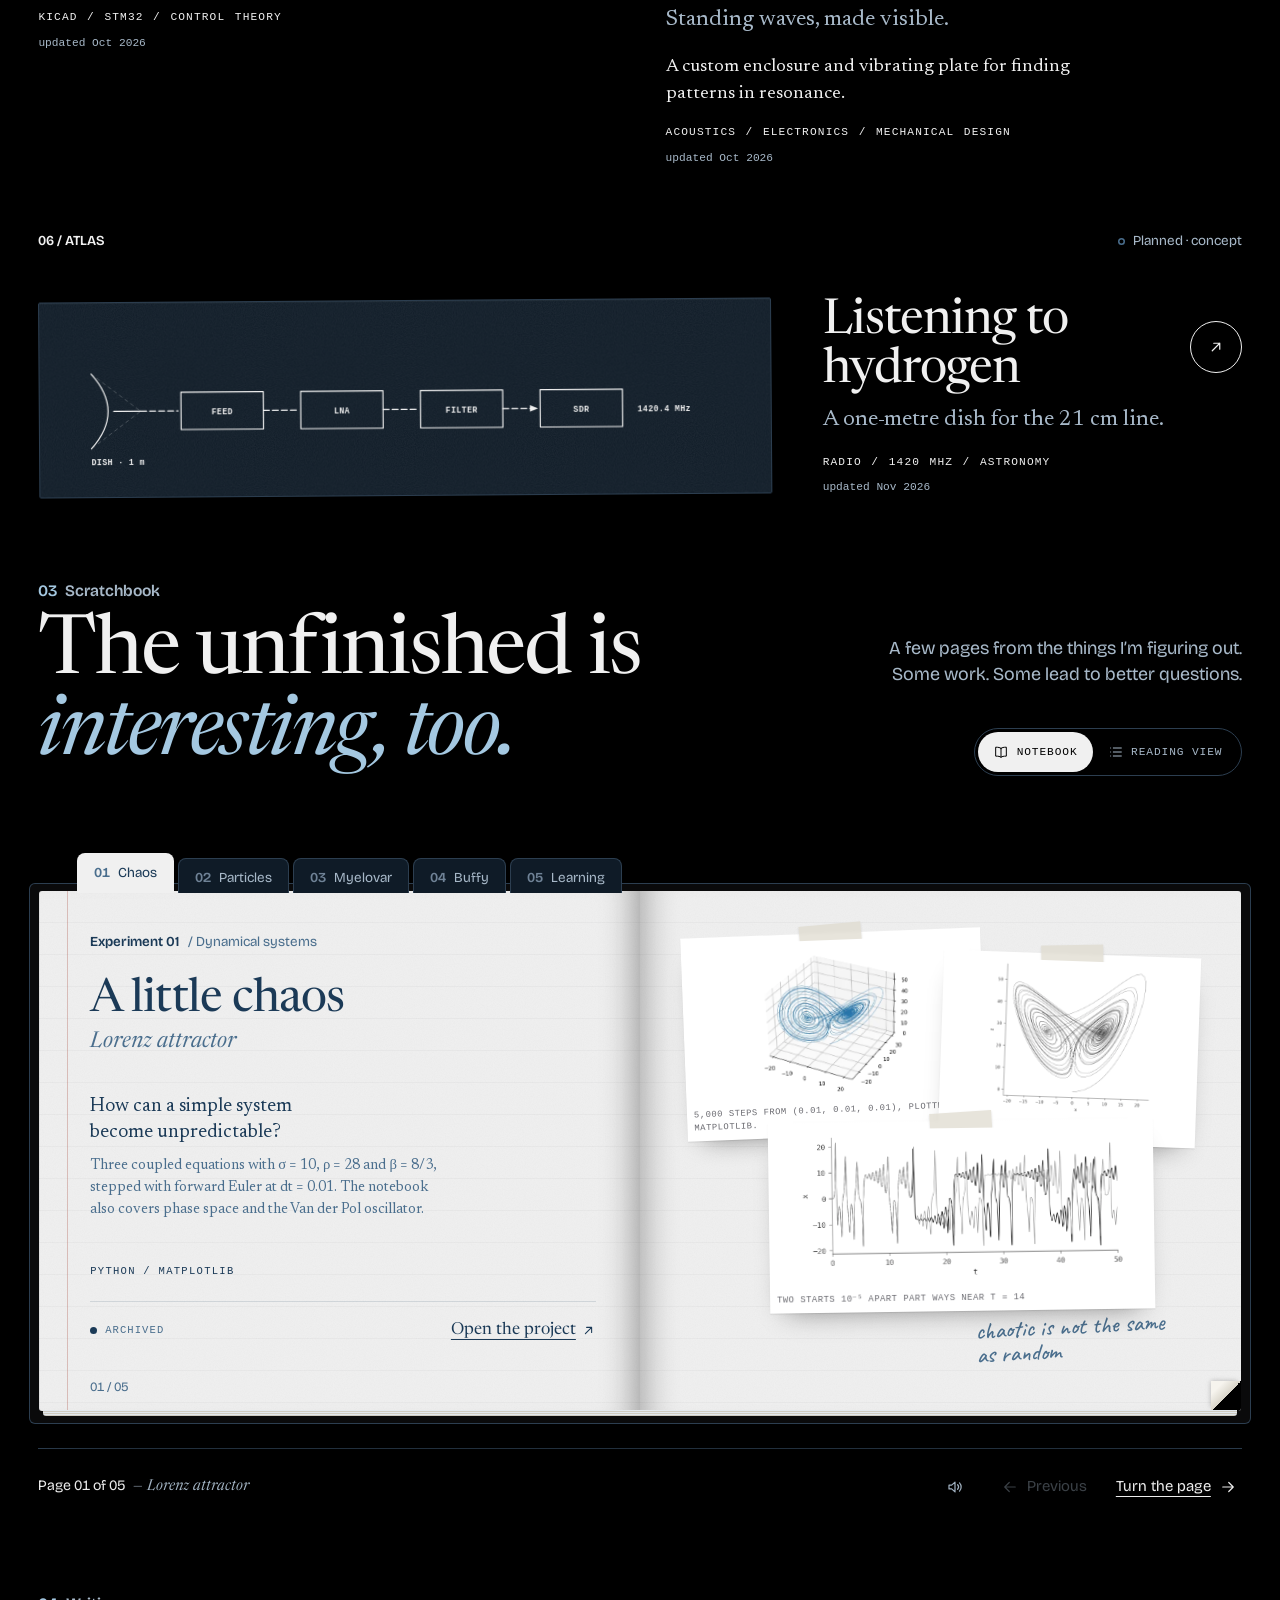
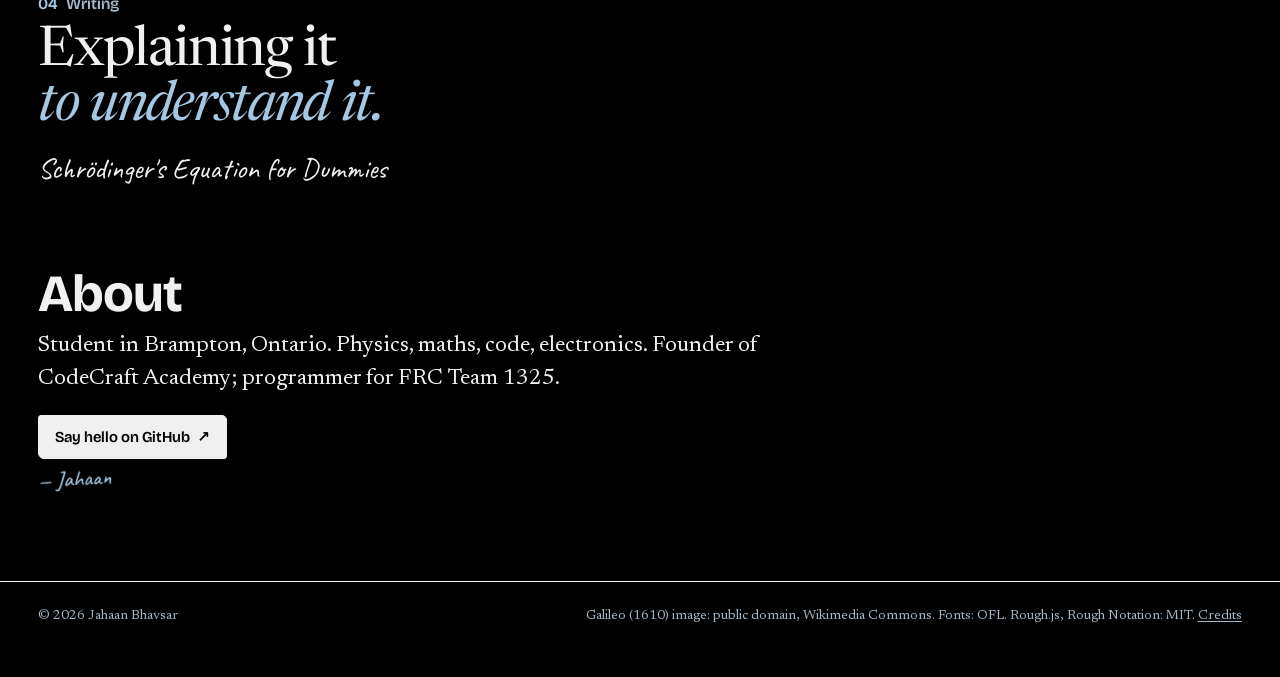
==== commit b3c8a1c3: "Show hydrogen Schrödinger equation above orbital explorer Replace the ⟨r⟩ formula box and the ψ = R·" ====
--- a/index.html
+++ b/index.html
@@ -272,9 +272,8 @@
                 <img src="assets/images/qs-orbital-4f.webp" width="480" height="480" loading="lazy" decoding="async" alt="4f_z³ orbital: lobes and rings stacked along z, alternating in sign.">
                 <figcaption><span class="mono">4f<sub>z³</sub></span> ⟨r⟩ = 18 a₀</figcaption>
               </figure>
-              <p class="qs-formula mono qs-item" style="--r:0.6deg">⟨r⟩ = (a₀/2)·(3n² − l(l+1))</p>
               <figure class="qs-strip qs-orbit qs-item" style="--r:-0.6deg" data-orbital-sim>
-                <p class="ras-math" aria-label="psi n l m of r, theta, phi equals R n l of r times Y l m of theta, phi">ψ<sub>nlm</sub>(r, θ, φ) = R<sub>nl</sub>(r) · Y<sub>lm</sub>(θ, φ)</p>
+                <p class="ras-math" aria-label="Schrödinger equation for hydrogen: minus h-bar squared over 2 m, times the Laplacian of psi, minus e squared over 4 pi epsilon-nought r, times psi, equals E psi">−(ħ²/2m<sub>e</sub>)∇²ψ − (e²/4πε<sub>0</sub>r)ψ = Eψ</p>
                 <div class="qs-orbit-frame">
                   <canvas tabindex="0" role="img" aria-label="Hydrogen orbital drawn as points sampled from |ψ|². Drag or use the arrow keys to turn it."></canvas>
                   <p class="hand qs-orbit-hint" aria-hidden="true">drag to turn</p>
--- a/style.css
+++ b/style.css
@@ -433,8 +433,7 @@
   background: rgba(225, 223, 215, 0.72); box-shadow: 0 1px 1px rgba(0, 0, 0, 0.12);
 }
 .qs-polaroid:nth-child(even)::before { left: auto; right: 18px; transform: rotate(7deg); }
-.qs-formula { grid-column: 1 / -1; justify-self: center; margin: 0.4rem 0 0.6rem; padding: 0.5rem 0.9rem; border: 1px dashed var(--rule); color: var(--ink); font-size: 0.78rem; letter-spacing: 0.04em; transform: rotate(var(--r, 0deg)); }
-.qs-strip { grid-column: 1 / -1; padding-top: 1.4rem; }
+.qs-strip { grid-column: 1 / -1; margin-top: 1.6rem; padding-top: 1.4rem; }
 .qs-strip::before { left: 50%; margin-left: -35px; }
 .qs-strip .ras-math { margin-top: -2.6rem; }
 /* live orbital print: navy ink dots on the same cream paper */
@@ -1055,7 +1054,7 @@
 .nb-page .xp-b > :is(.xp-fig, .xp-code, .xp-sketch) ~ :is(.xp-fig, .xp-code, .xp-sketch) { display: none; }
 
 /* maths is case-sensitive: never uppercase it */
-.ras-live, .qs-formula, .qs-strip figcaption, .qs-polaroid figcaption .mono { text-transform: none; }
+.ras-live, .qs-strip figcaption, .qs-polaroid figcaption .mono { text-transform: none; }
 .ras-math sub, .ras-eq sub { font-size: 0.62em; line-height: 0; }
 
 /* numbered labels share the tagline's typeface (Bricolage Grotesque), in sentence case */
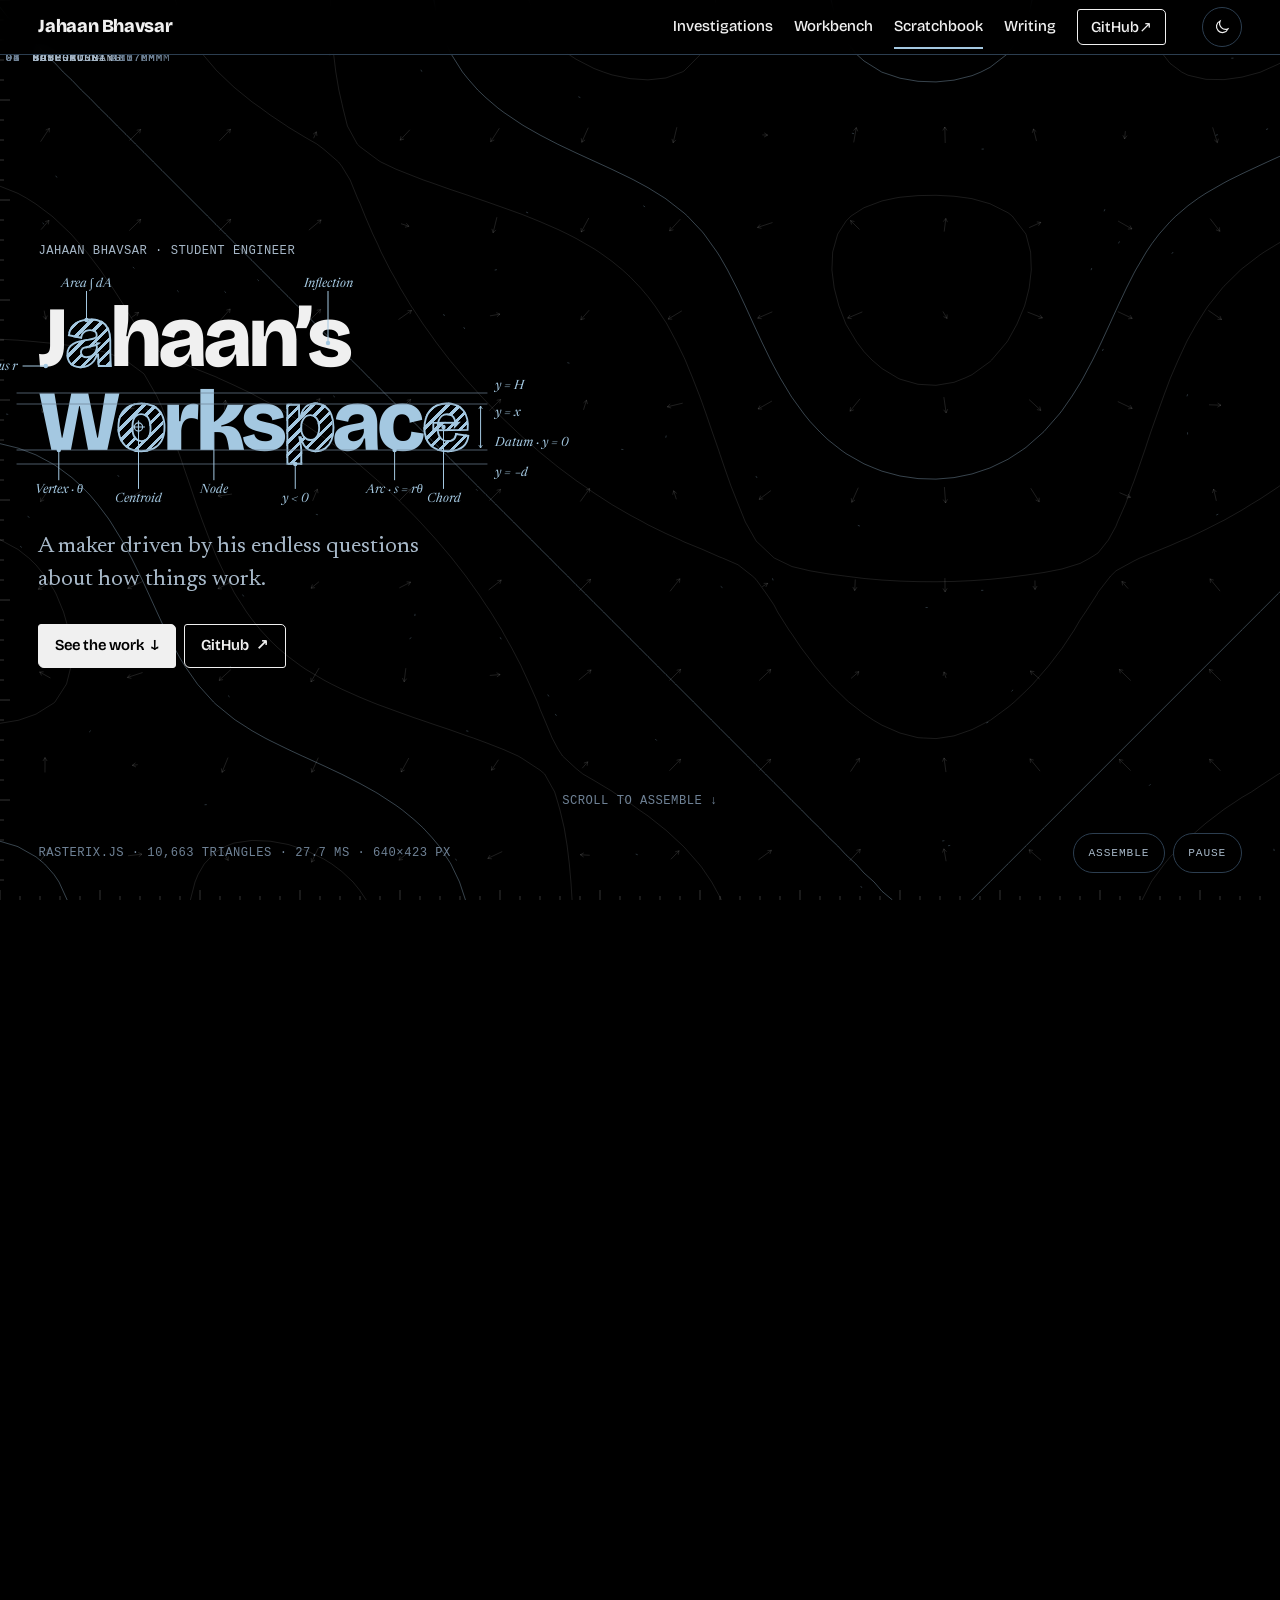
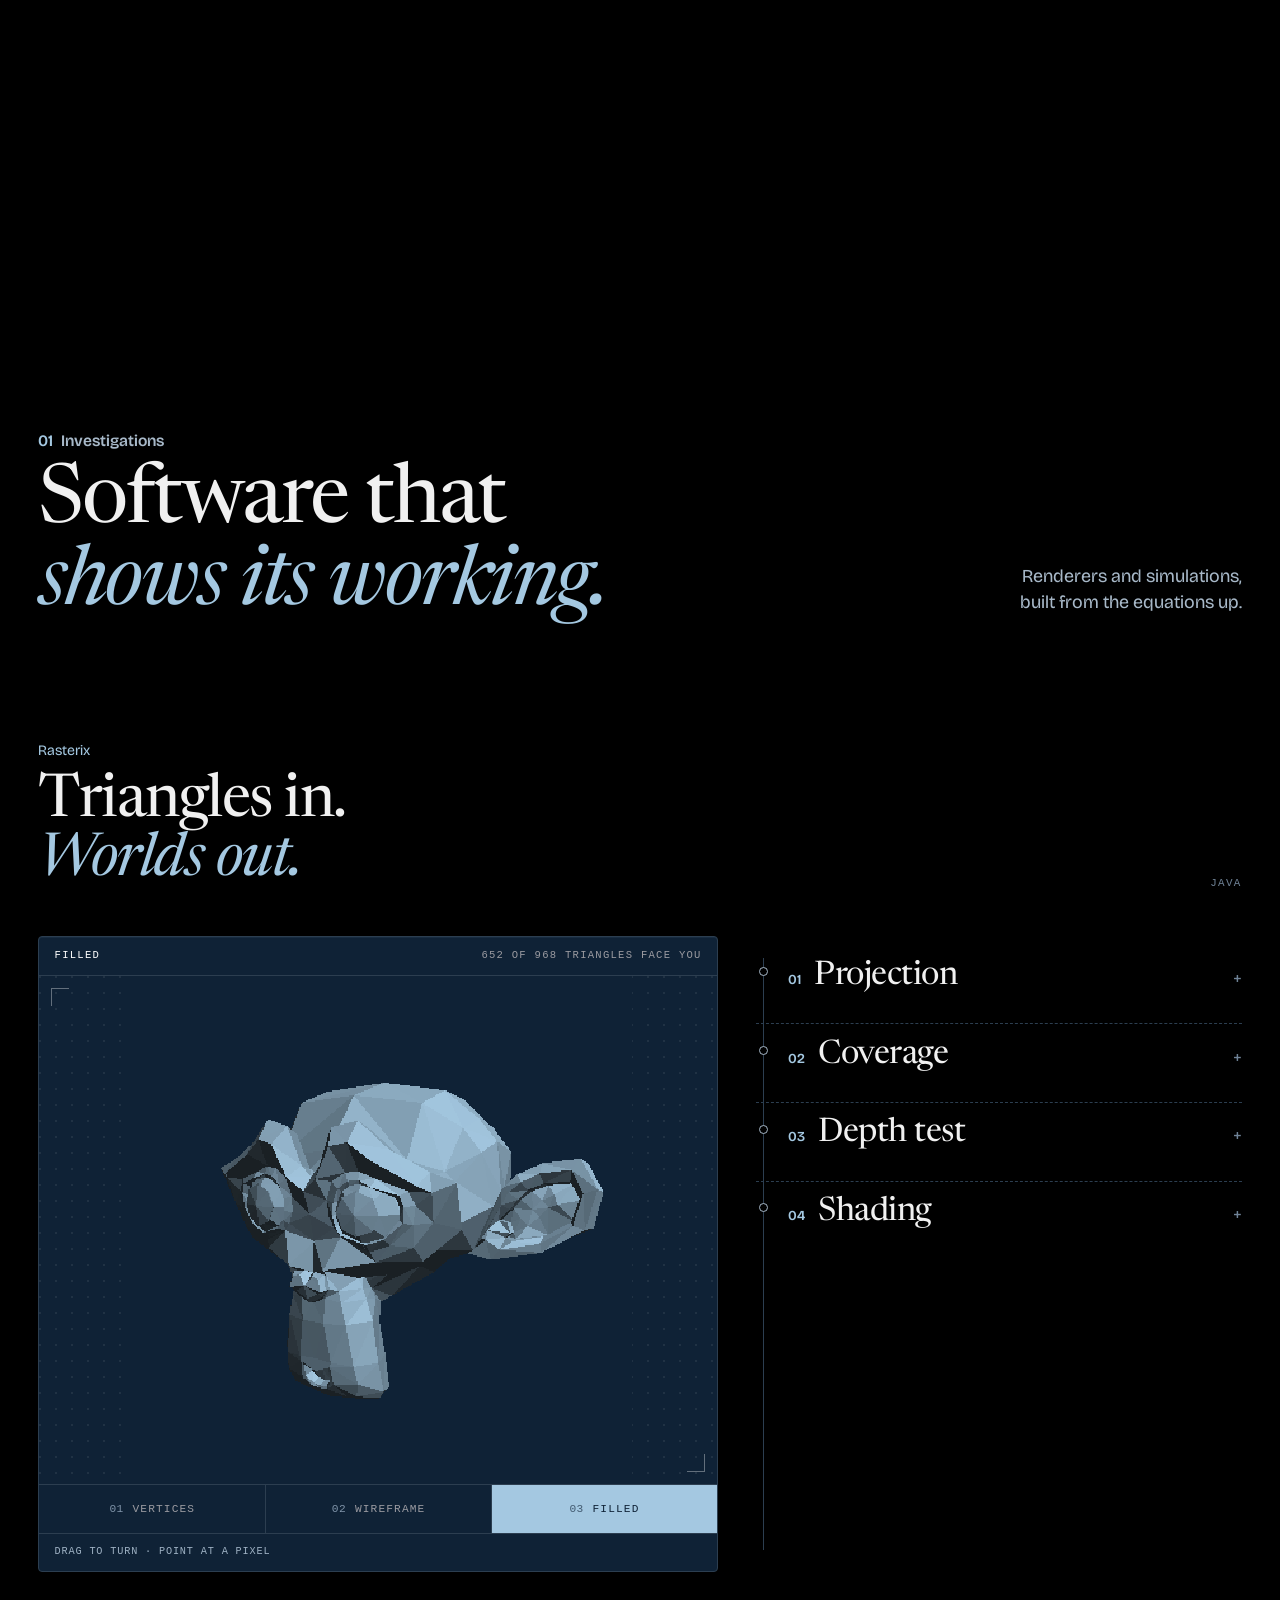
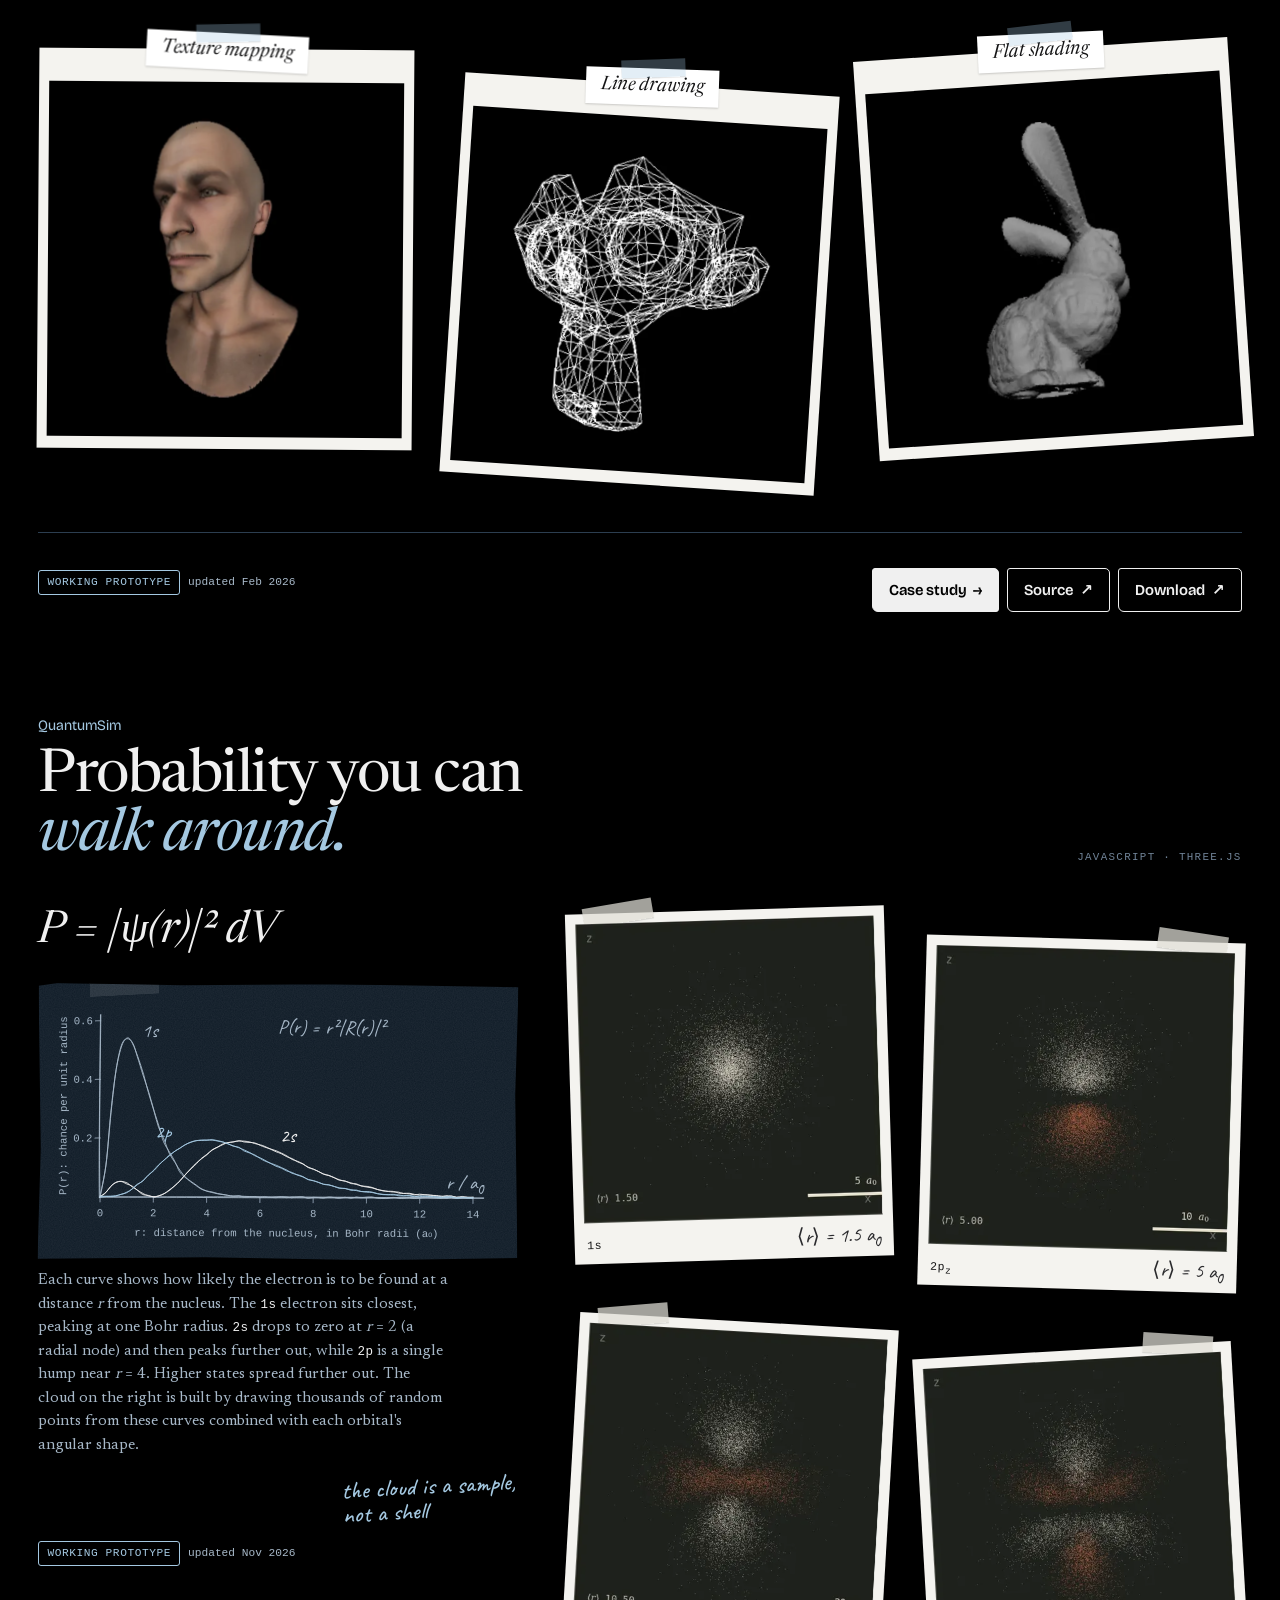
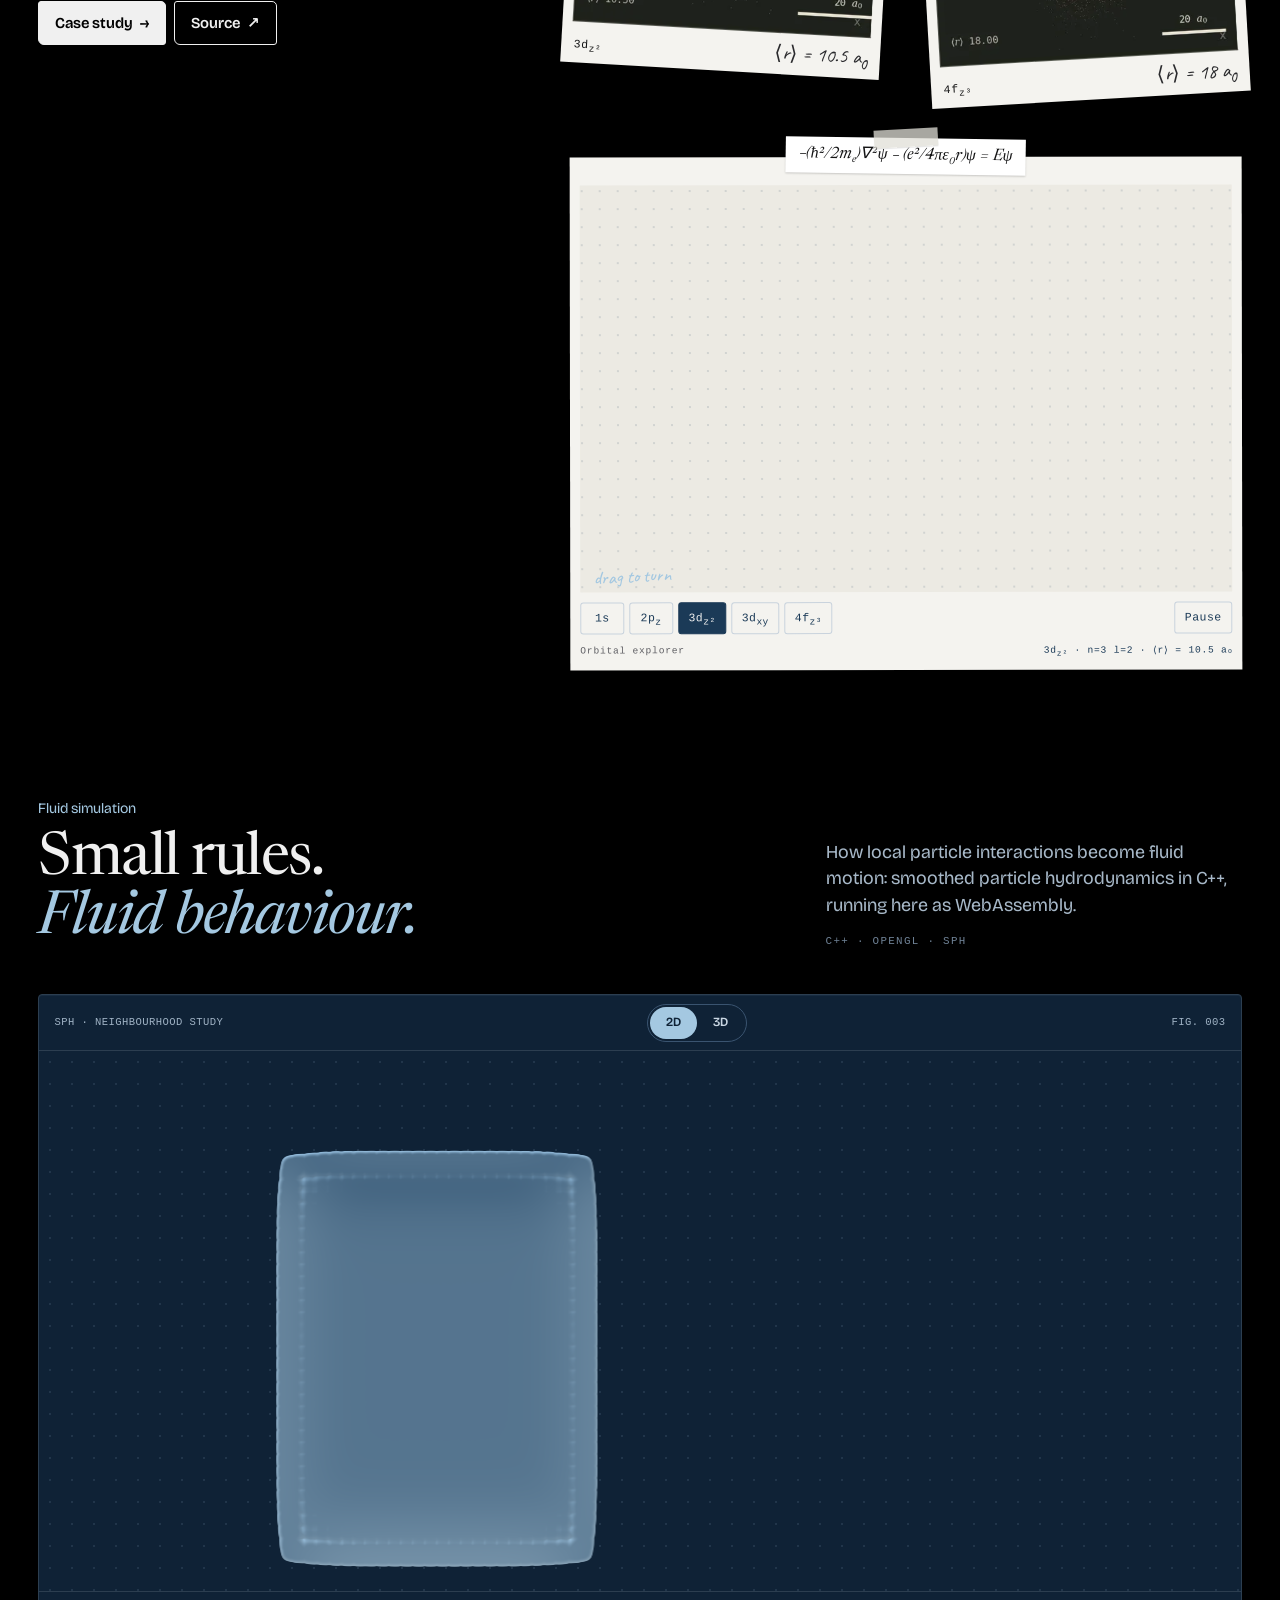
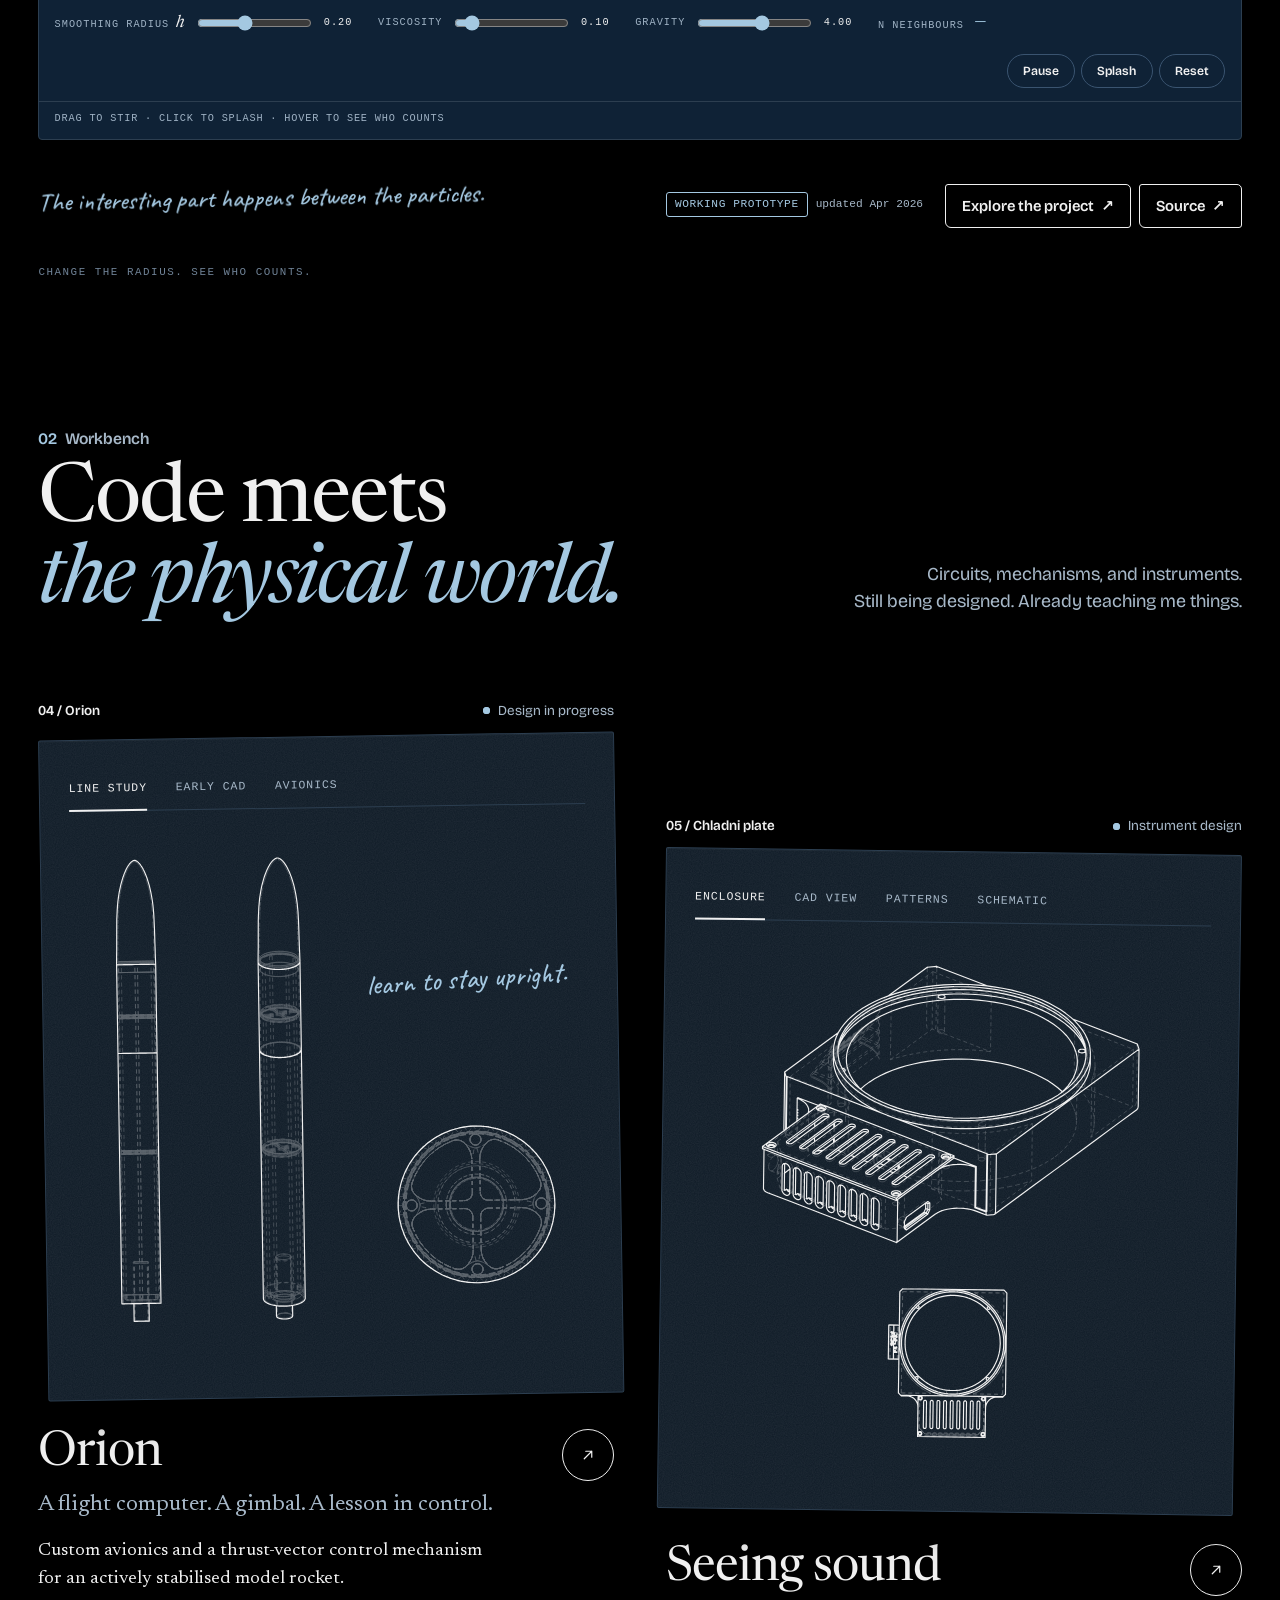
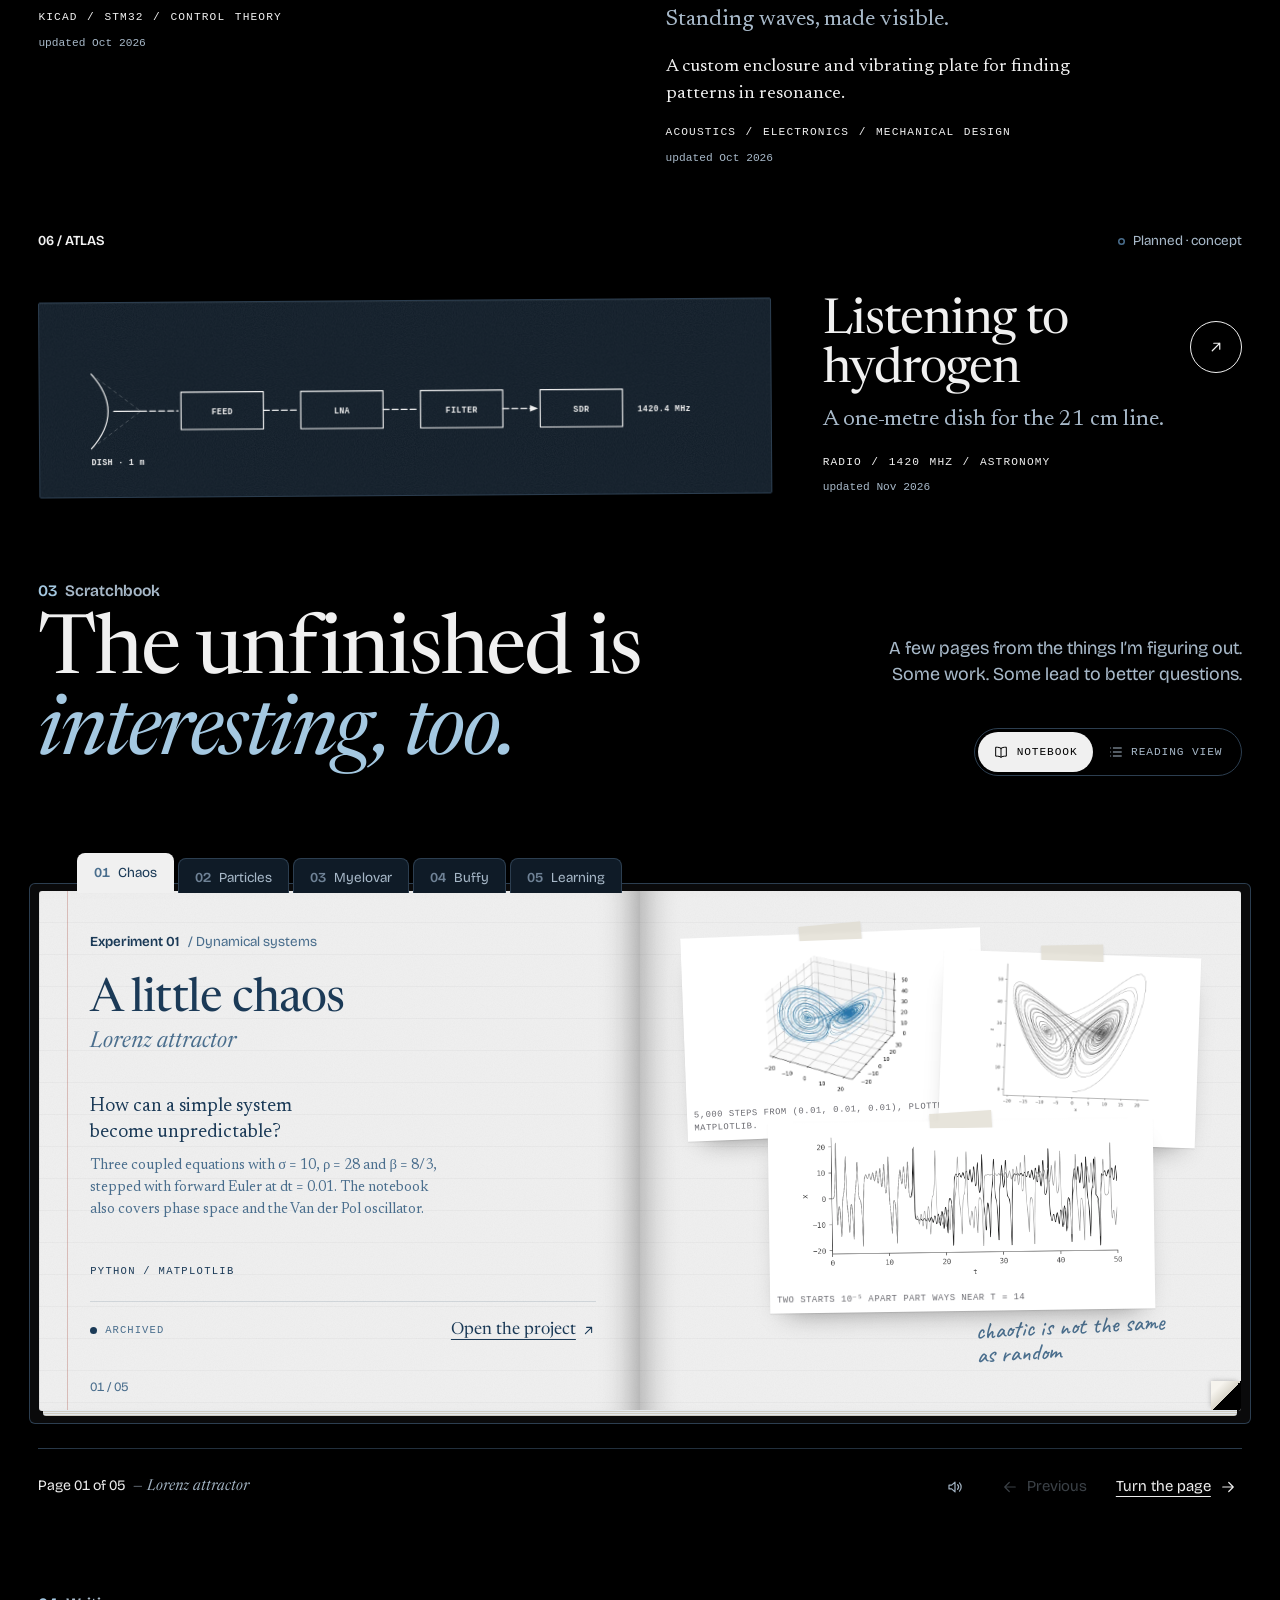
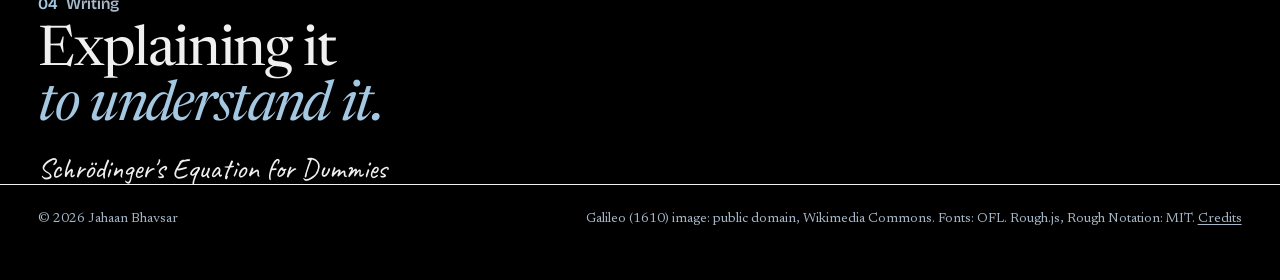
==== commit 80bf7cb9: "Smooth corner-fold page turn; remove About section Replace the 22-strip 3D curl with a single-sheet " ====
--- a/index.html
+++ b/index.html
@@ -33,7 +33,7 @@
           <li><a href="#workbench">Workbench</a></li>
           <li><a href="#notebook">Scratchbook</a></li>
           <li><a href="#writing">Writing</a></li>
-          <li><a class="nav-cta" href="#contact">Contact</a></li>
+          <li><a class="nav-cta" href="https://github.com/jahaanb7">GitHub <span aria-hidden="true">↗</span></a></li>
         </ul>
       </nav>
       <button class="theme-toggle" type="button" data-theme-toggle aria-label="Switch to light theme"><svg class="i-moon" viewBox="0 0 24 24" aria-hidden="true"><path d="M20 14.5A8 8 0 0 1 9.5 4a8 8 0 1 0 10.5 10.5Z"/></svg><svg class="i-sun" viewBox="0 0 24 24" aria-hidden="true"><circle cx="12" cy="12" r="4"/><path d="M12 2v2M12 20v2M4.9 4.9l1.4 1.4M17.7 17.7l1.4 1.4M2 12h2M20 12h2M4.9 19.1l1.4-1.4M17.7 6.3l1.4-1.4"/></svg></button>
@@ -810,17 +810,6 @@
       </div>
     </section>
 
-    <!-- ============ About + Contact ============ -->
-    <section class="section about" id="about" aria-labelledby="about-title">
-      <div class="wrap" id="contact"><div class="about-card">
-        <h2 id="about-title">About</h2>
-        <p>Student in Brampton, Ontario. Physics, maths, code, electronics. Founder of CodeCraft Academy; programmer for FRC Team 1325.</p>
-        <div class="actions">
-          <a class="btn btn-ink" href="https://github.com/jahaanb7">Say hello on GitHub <span aria-hidden="true">↗</span></a>
-        </div>
-        <p class="hand signature" aria-hidden="true">— Jahaan</p>
-      </div></div>
-    </section>
   </main>
 
   <footer class="site-footer">
--- a/style.css
+++ b/style.css
@@ -742,11 +742,6 @@
 @media (max-width: 760px) { .writing-grid, .clippings { grid-template-columns: minmax(0, 1fr); } .clip-2 { margin-top: 0; } }
 
 /* ---------- About ---------- */
-.about { padding-bottom: var(--sec-space); }
-.about-card { max-width: 46rem; }
-.about-card h2 { font-size: var(--step-3); margin-bottom: 0.6rem; }
-.about-card p { font-size: var(--step-1); }
-.signature { font-size: 2rem; transform: rotate(-3deg); transform-origin: left; display: inline-block; margin-top: 0.6rem; }
 
 /* ---------- footer ---------- */
 .site-footer { border-top: 1.5px solid var(--ink); padding-block: 1.5rem 2.5rem; font-size: 0.85rem; color: var(--ink-2); }
@@ -914,7 +909,7 @@
 
 .nb-stage { outline: none; padding: 0 0 1.2rem; }
 .nb-stage:focus-visible .nb-book { outline: 2px solid var(--strong); outline-offset: 10px; }
-.nb-book { position: relative; margin-inline: auto; height: var(--page-h, 520px); touch-action: pan-y; perspective: 2400px; perspective-origin: 50% 40%; }
+.nb-book { position: relative; margin-inline: auto; height: var(--page-h, 520px); touch-action: pan-y; }
 .nb-book.is-spread { width: calc(var(--page-w, 560px) * 2); }
 .nb-book.is-pad { width: var(--page-w, 100%); max-width: 100%; }
 /* the cover board and the stacked page edges under the open spread */
@@ -987,25 +982,18 @@
 .nb-page .xp-note { justify-self: end; margin: 0 6% 0 0; max-width: 18ch; color: var(--nb-pencil); font-size: clamp(1.2rem, 1rem + 0.6vw, 1.6rem); line-height: 1; transform: rotate(-3deg); }
 .nb-page .xp-obs, .nb-page .xp-openq { display: none; }
 
-/* the turning leaf */
-.nb-leaf { position: absolute; top: 0; height: 100%; transform-style: preserve-3d; z-index: 5; will-change: transform; }
-.nb-leaf.is-spine { left: var(--page-w); width: var(--page-w); transform-origin: left center; }
-.nb-leaf.is-side { left: 0; width: 100%; transform-origin: left center; }
-.nb-face { position: absolute; inset: 0; backface-visibility: hidden; -webkit-backface-visibility: hidden; background: var(--nb-paper) var(--grain); overflow: hidden; }
-.nb-face-back { transform: rotateY(180deg); }
-.is-side .nb-face-back { background: var(--nb-paper-2); }
-.nb-face.is-empty { background: var(--nb-paper-2); }
-.nb-face::after { /* light falls off as the page rises */
-  content: ''; position: absolute; inset: 0; pointer-events: none;
-  background: linear-gradient(90deg, rgba(0, 0, 0, 0.34), rgba(0, 0, 0, 0.05) 40%, rgba(255, 255, 255, 0.12) 75%, transparent);
-  opacity: calc(var(--a, 0) * 1.1);
-}
-.nb-face-back::after { background: linear-gradient(270deg, rgba(0, 0, 0, 0.3), rgba(0, 0, 0, 0.04) 45%, transparent); opacity: calc((1 - var(--a, 0)) * 1.1); }
-/* the shadow the leaf casts on the page beneath it */
-.nb-shade { display: block; position: absolute; top: 0; bottom: 0; z-index: 4; pointer-events: none; width: var(--page-w); left: var(--page-w);
-  background: linear-gradient(90deg, rgba(0, 0, 0, 0.42), transparent 70%); opacity: calc(var(--lift, 0) * 0.85); transform-origin: left center; transform: scaleX(calc(1 - var(--a, 0))); }
-.is-pad .nb-shade { left: 0; width: 100%; }
-.nb-shade[hidden] { display: none; }
+/* the turning leaf: flat paper folded from a corner (js/notebook.js). Only transform and
+   clip-path change while it turns, so the browser just recomposites two page layers. */
+.nb-leaf { position: absolute; top: 0; height: 100%; z-index: 5; pointer-events: none; }
+.nb-leaf[hidden] { display: none; }
+.nb-leaf.is-spine { left: var(--page-w); width: var(--page-w); }
+.nb-leaf.is-side { left: 0; width: 100%; }
+.nb-face { position: absolute; left: 0; top: 0; width: 100%; height: 100%; overflow: hidden; background: var(--nb-paper) var(--grain); will-change: clip-path; }
+.nb-face-back { transform-origin: 0 0; will-change: transform, clip-path; }
+.nb-face.is-empty, .is-side .nb-face-back { background: var(--nb-paper-2) var(--grain); }
+.nb-face .nb-page::after, .is-turning .nb-page::after { display: none; } /* no dog-ears while a sheet is lifted */
+.nb-fold-under, .nb-fold-light { position: absolute; inset: 0; pointer-events: none; }
+.nb-fold-light { z-index: 2; }
 
 /* footer: page counter left, turning controls right */
 .nb-controls { display: flex; flex-wrap: wrap; justify-content: space-between; align-items: center; gap: 0.6rem 1.2rem; margin-top: 1.1rem; padding-top: 1rem; border-top: 1px solid var(--rule); }
@@ -1121,27 +1109,6 @@
 @media (max-width: 900px) { .ras-tag { font-size: 0.9rem; padding: 0.35rem 0.6rem; } .ras-tagwrap { margin-top: -1.3rem; } }
 @media (prefers-reduced-motion: reduce) { .ras-detail, .ras-tagwrap .ras-math { transition: none; } }
 .ras-ledger { align-content: start; padding-top: 0.6rem; }
-
-/* the curling leaf: a chain of hinged strips (js/notebook.js) */
-.nb-leaf.is-curling > .nb-face { visibility: hidden; }
-.nb-curl { position: absolute; inset: 0; transform-style: preserve-3d; pointer-events: none; }
-.nb-strip { position: absolute; top: 0; height: 100%; transform-origin: left center; transform-style: preserve-3d; will-change: transform; }
-.nb-sface { position: absolute; inset: 0; overflow: hidden; backface-visibility: hidden; -webkit-backface-visibility: hidden; background: var(--nb-paper) var(--grain); }
-.nb-sface-b { transform: rotateY(180deg); background-color: var(--nb-paper-2); }
-.nb-sface.is-empty { background-color: var(--nb-paper-2); }
-.nb-slice-in { position: absolute; top: 0; left: 0; }
-.nb-slice-in > .nb-page { box-shadow: none !important; border-radius: 0 !important; }
-.nb-slice-in > .nb-page::after { display: none; }
-.nb-sface::after { content: ''; position: absolute; inset: 0; pointer-events: none; background: #000; opacity: calc(var(--sh, 0) * 0.3); }
-.nb-sface-f::before { /* a soft highlight where the curl catches the light */
-  content: ''; position: absolute; inset: 0; z-index: 1; pointer-events: none;
-  background: linear-gradient(90deg, rgba(255, 255, 255, 0), rgba(255, 255, 255, 0.22)); opacity: calc((1 - var(--sh, 0)) * var(--lift, 0));
-}
-.nb-book { perspective: 3600px; }
-/* perspective lives on the strips' own container, so no 3D context has to survive the chain */
-.nb-curl { perspective: 3600px; perspective-origin: 0 40%; transform-style: flat; }
-.is-side .nb-curl { perspective-origin: 50% 40%; }
-.nb-strip { transform-style: flat; }
 
 /* right page as a collage: two or three taped prints, overlapping a little */
 .nb-page .xp-b > :is(.xp-fig, .xp-code, .xp-sketch) ~ :is(.xp-fig, .xp-code, .xp-sketch) { display: block; }
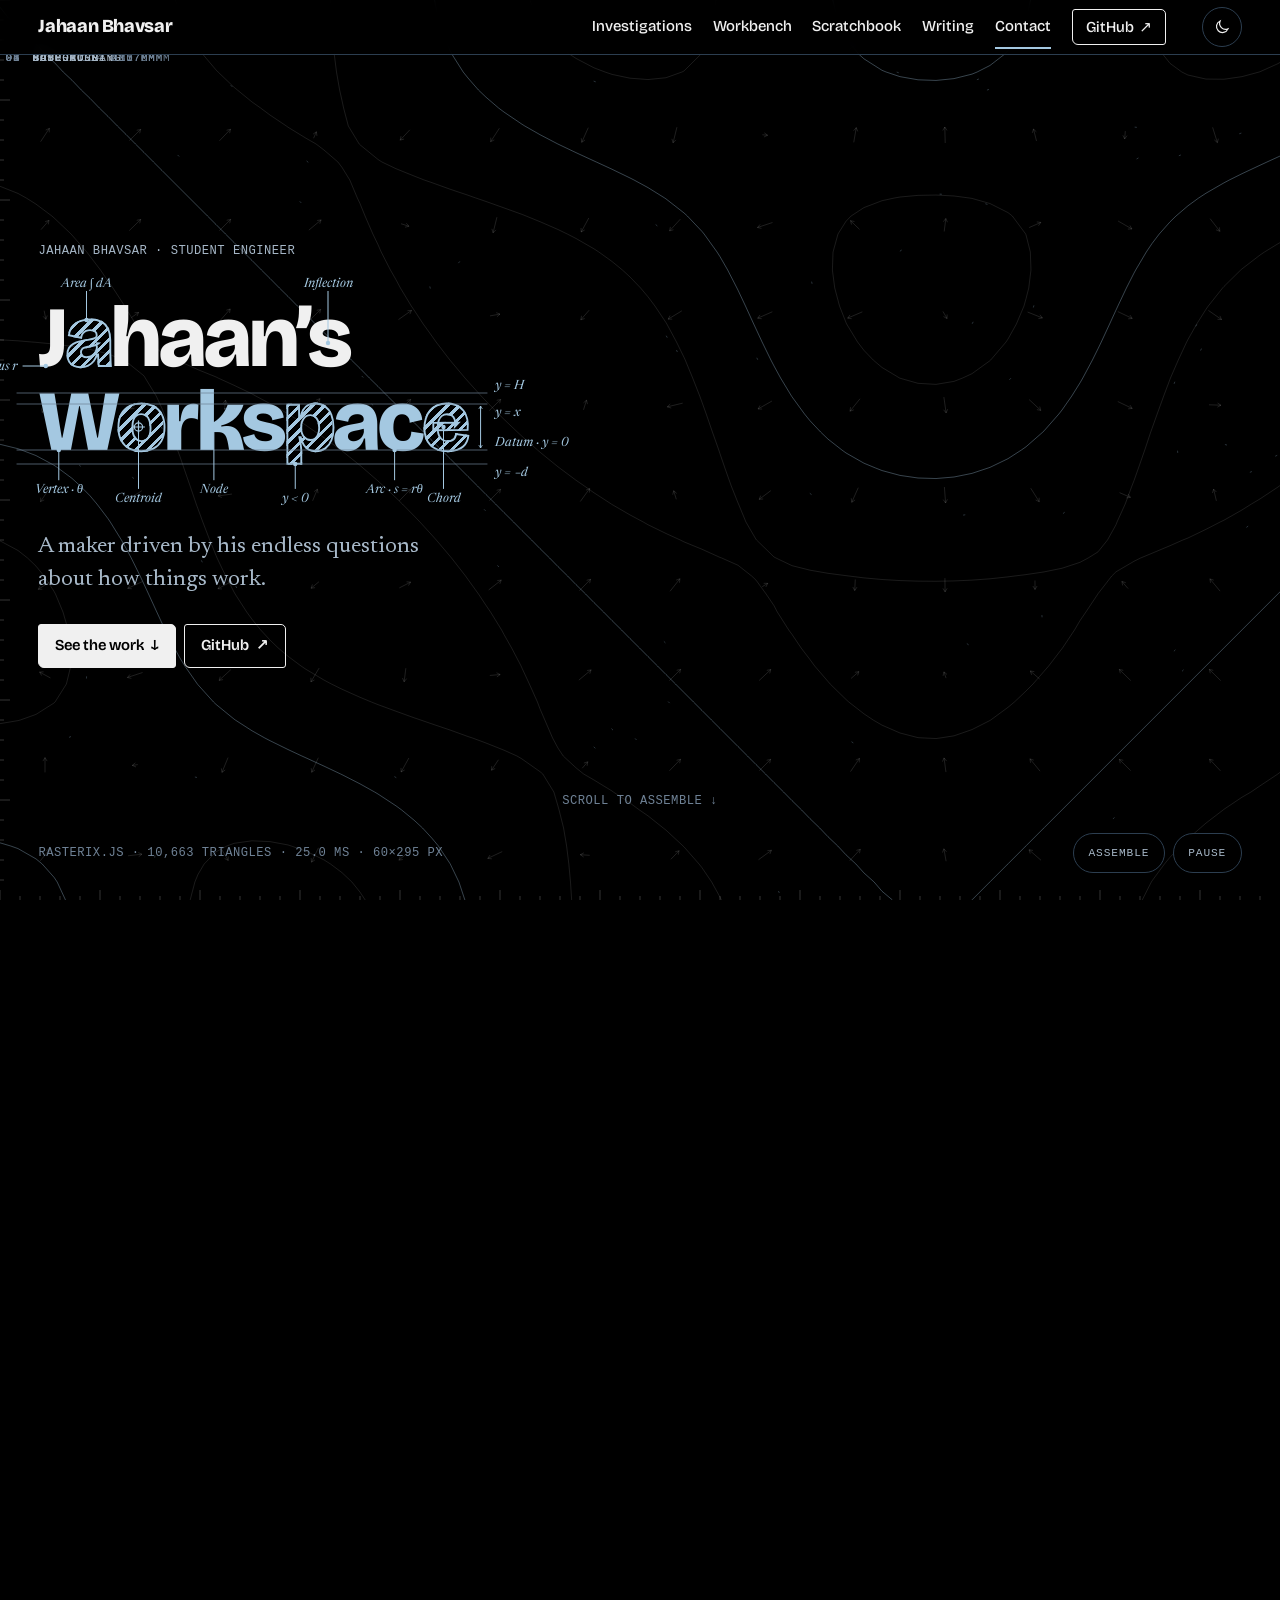
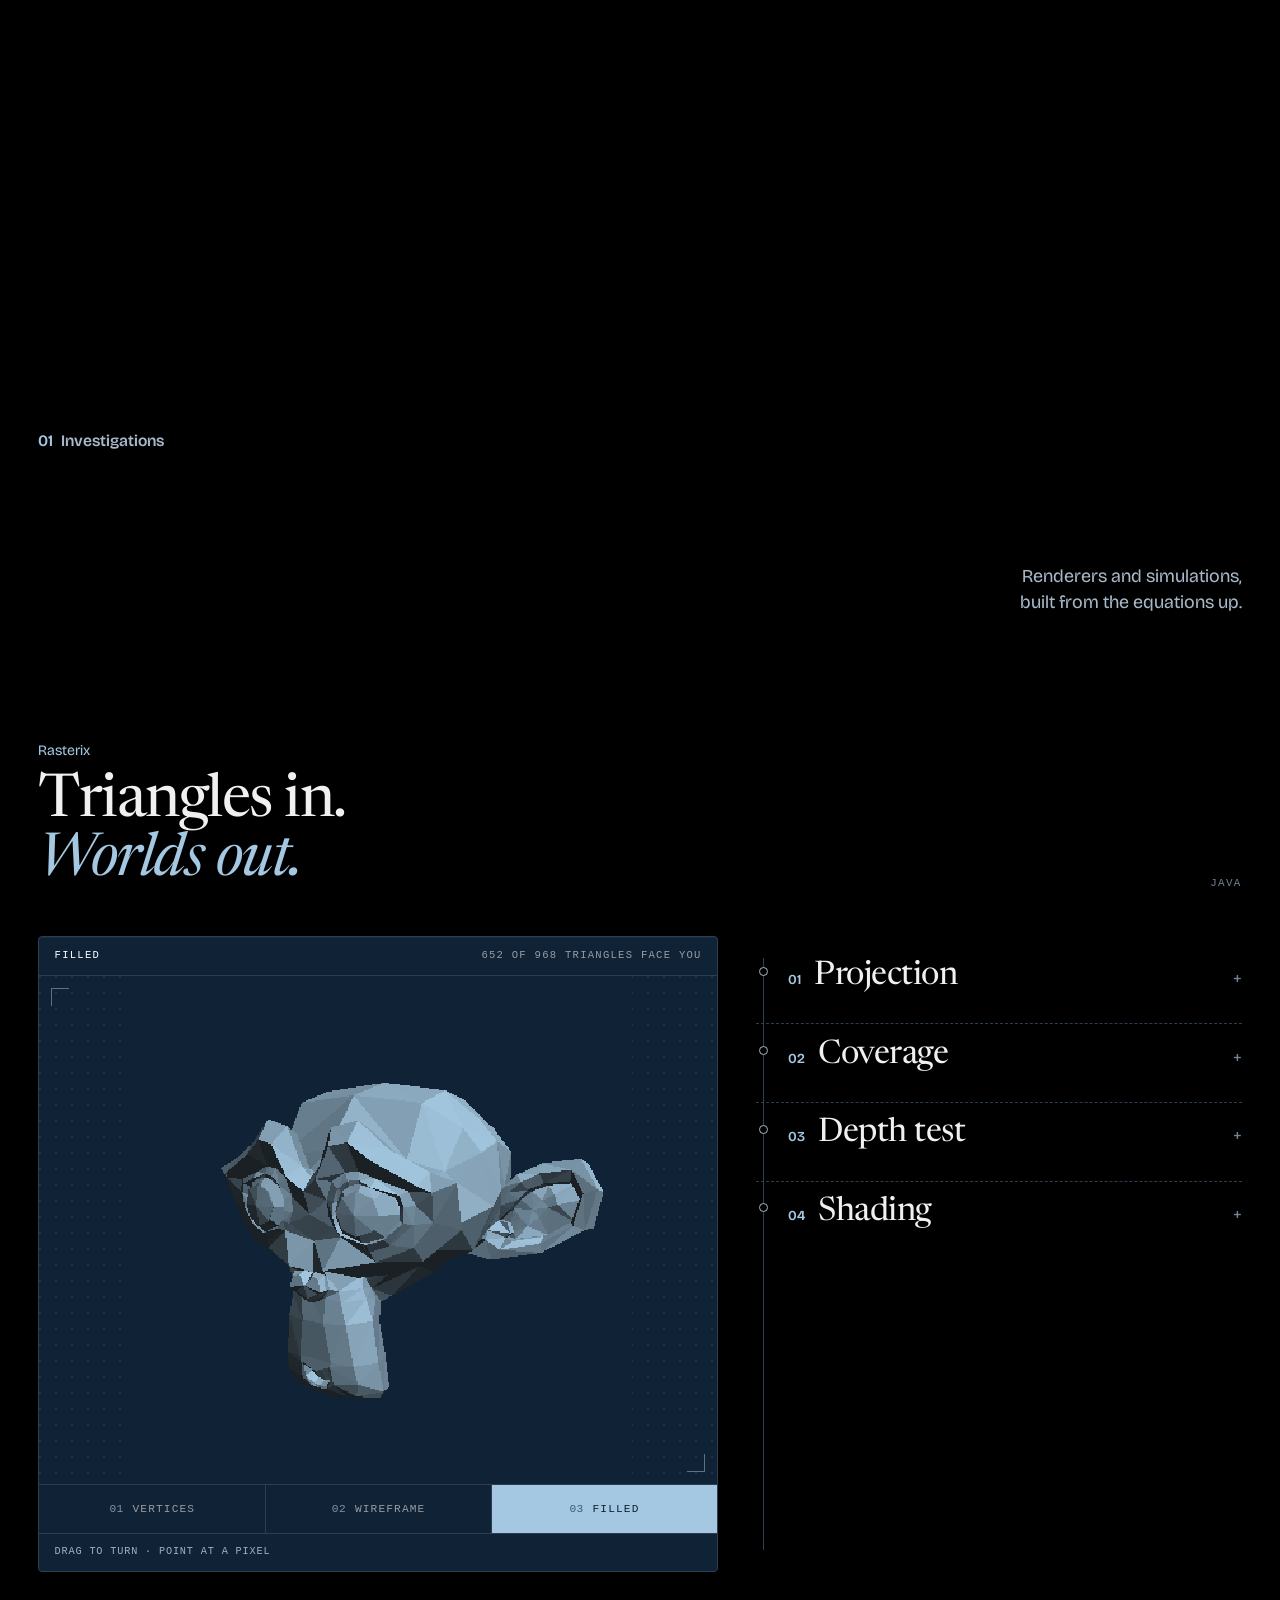
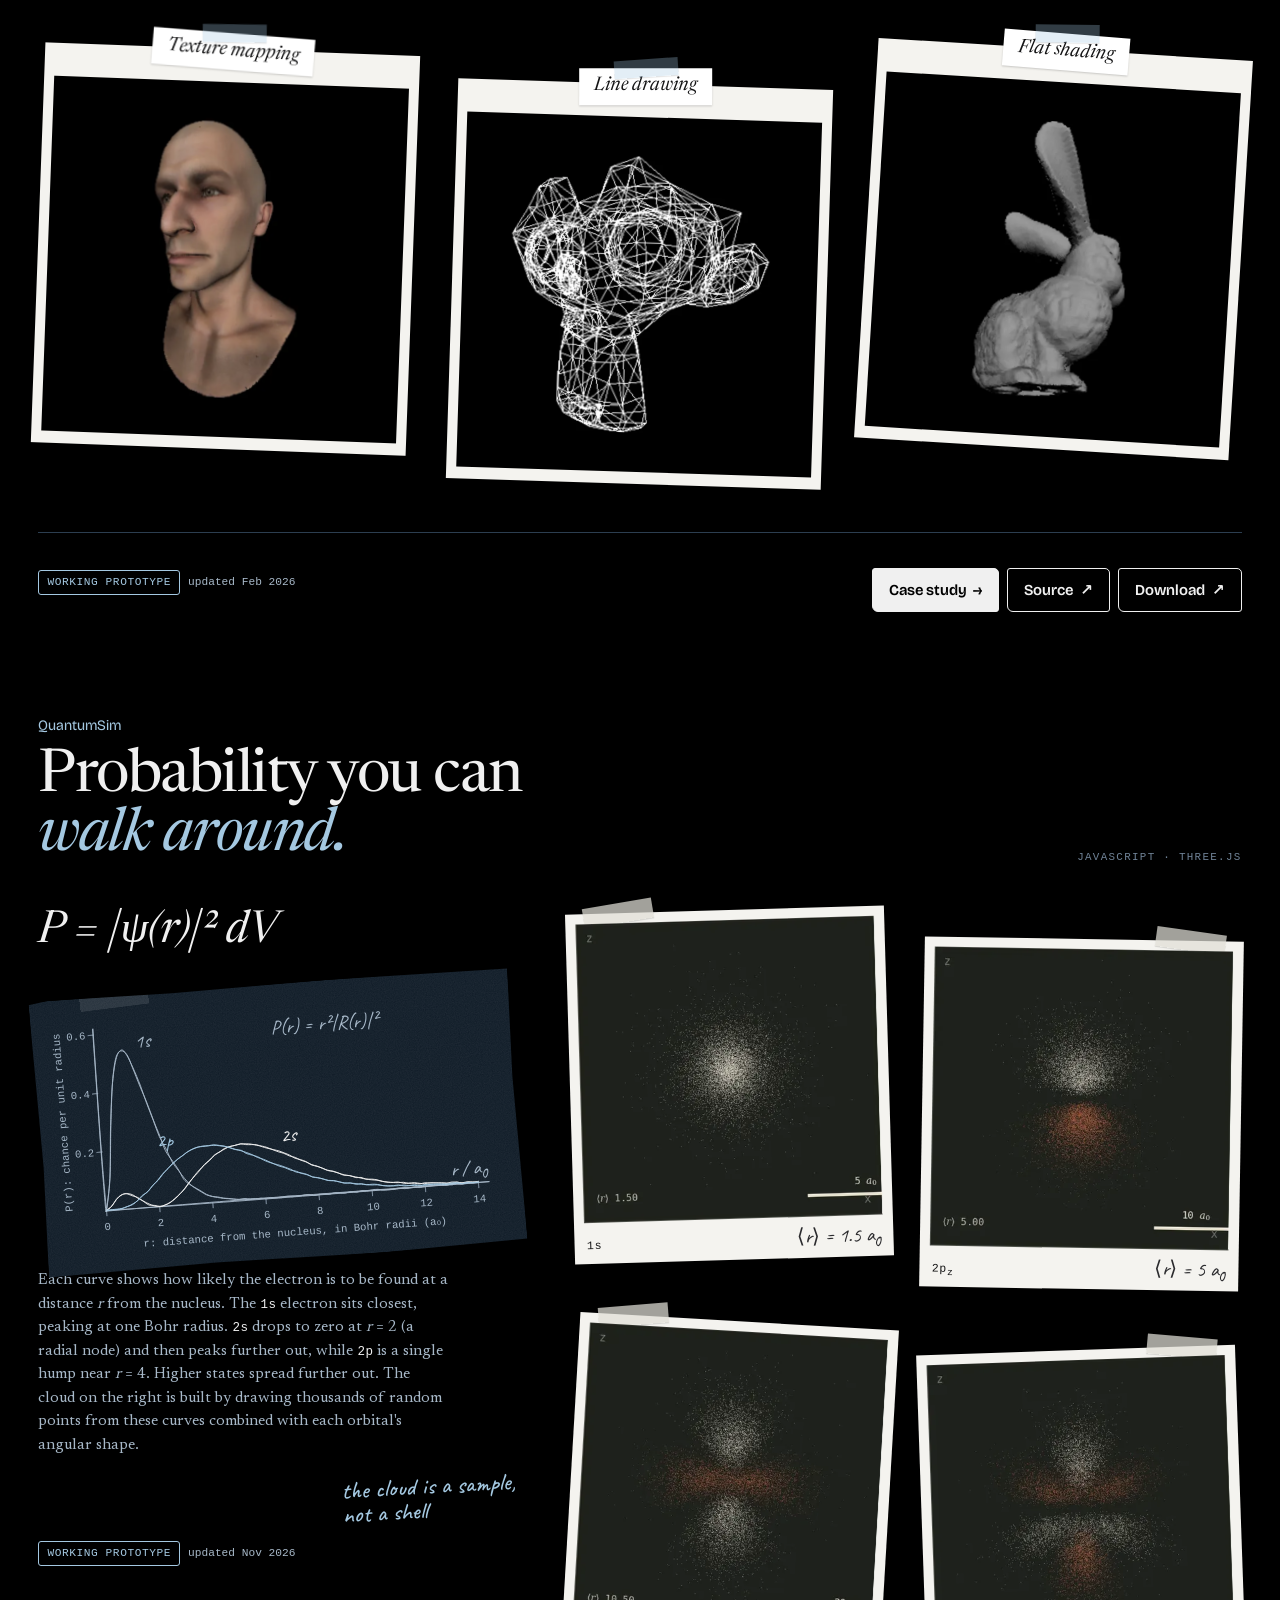
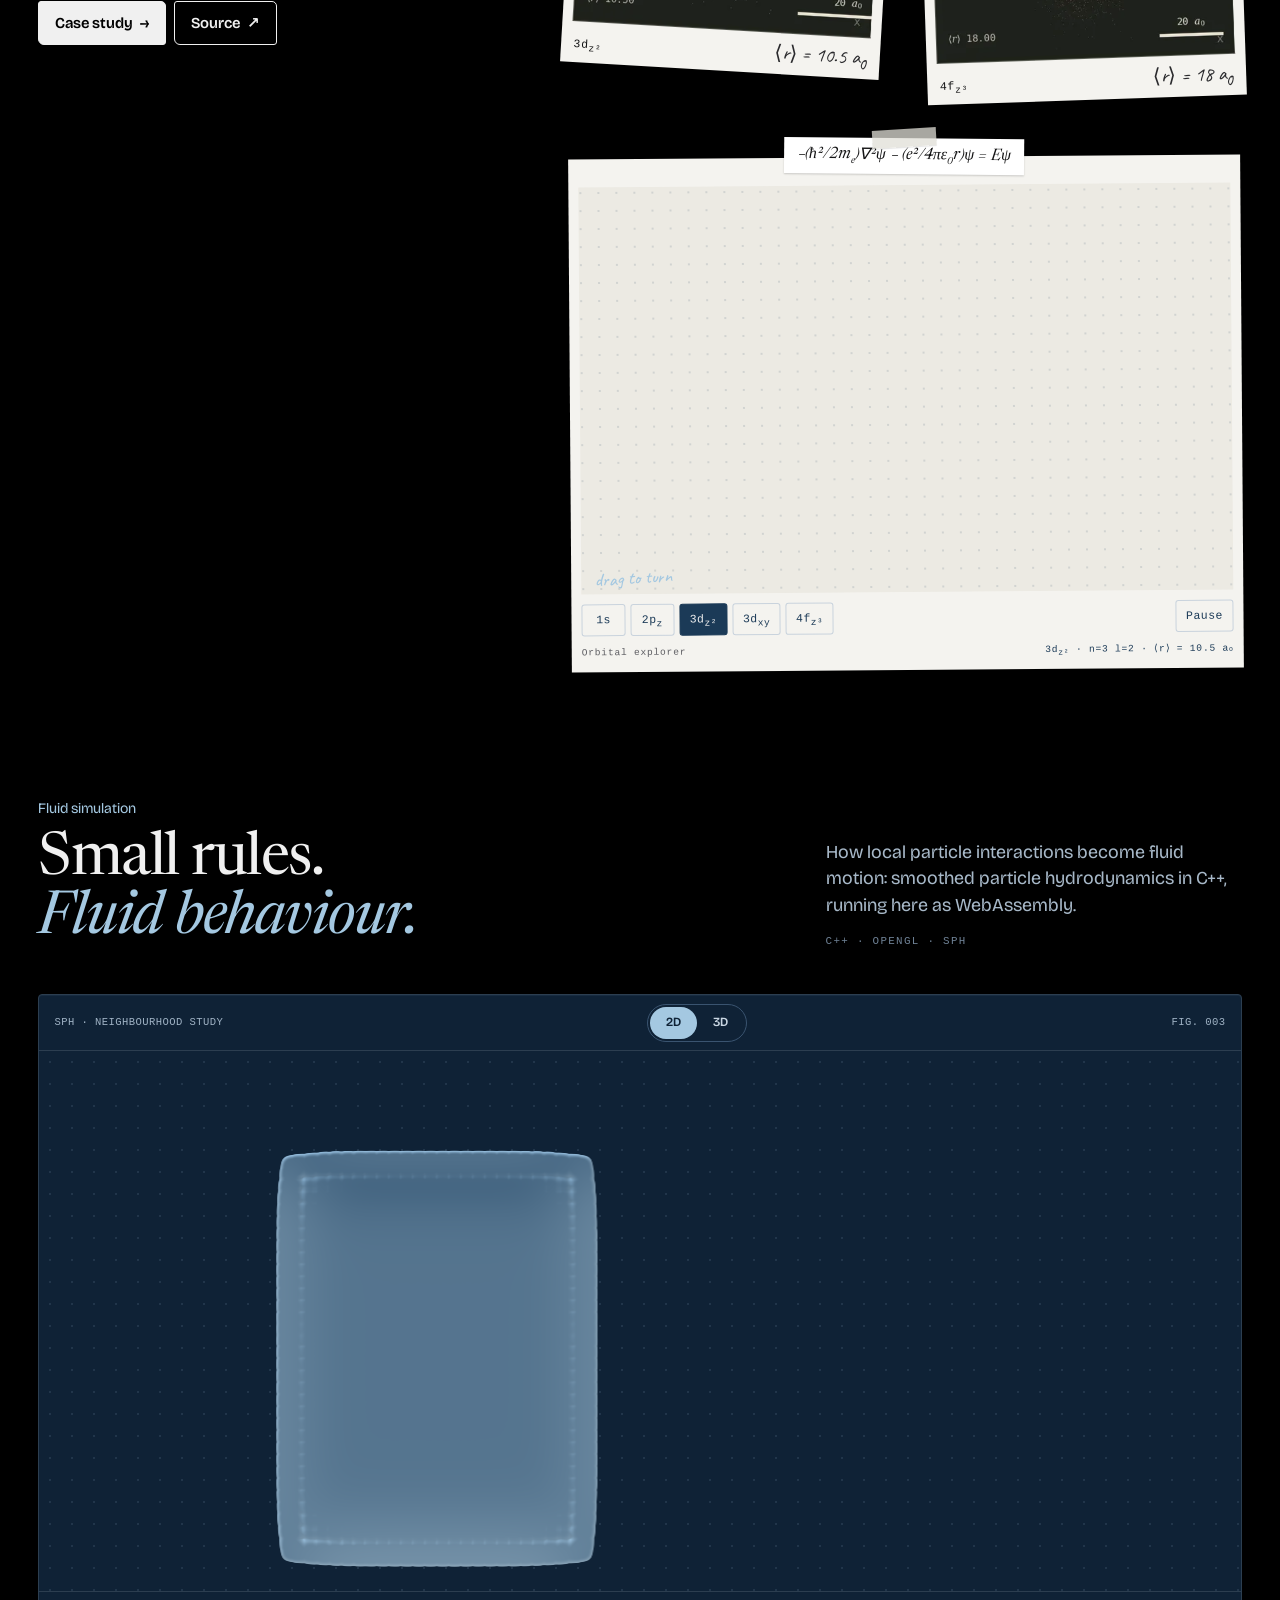
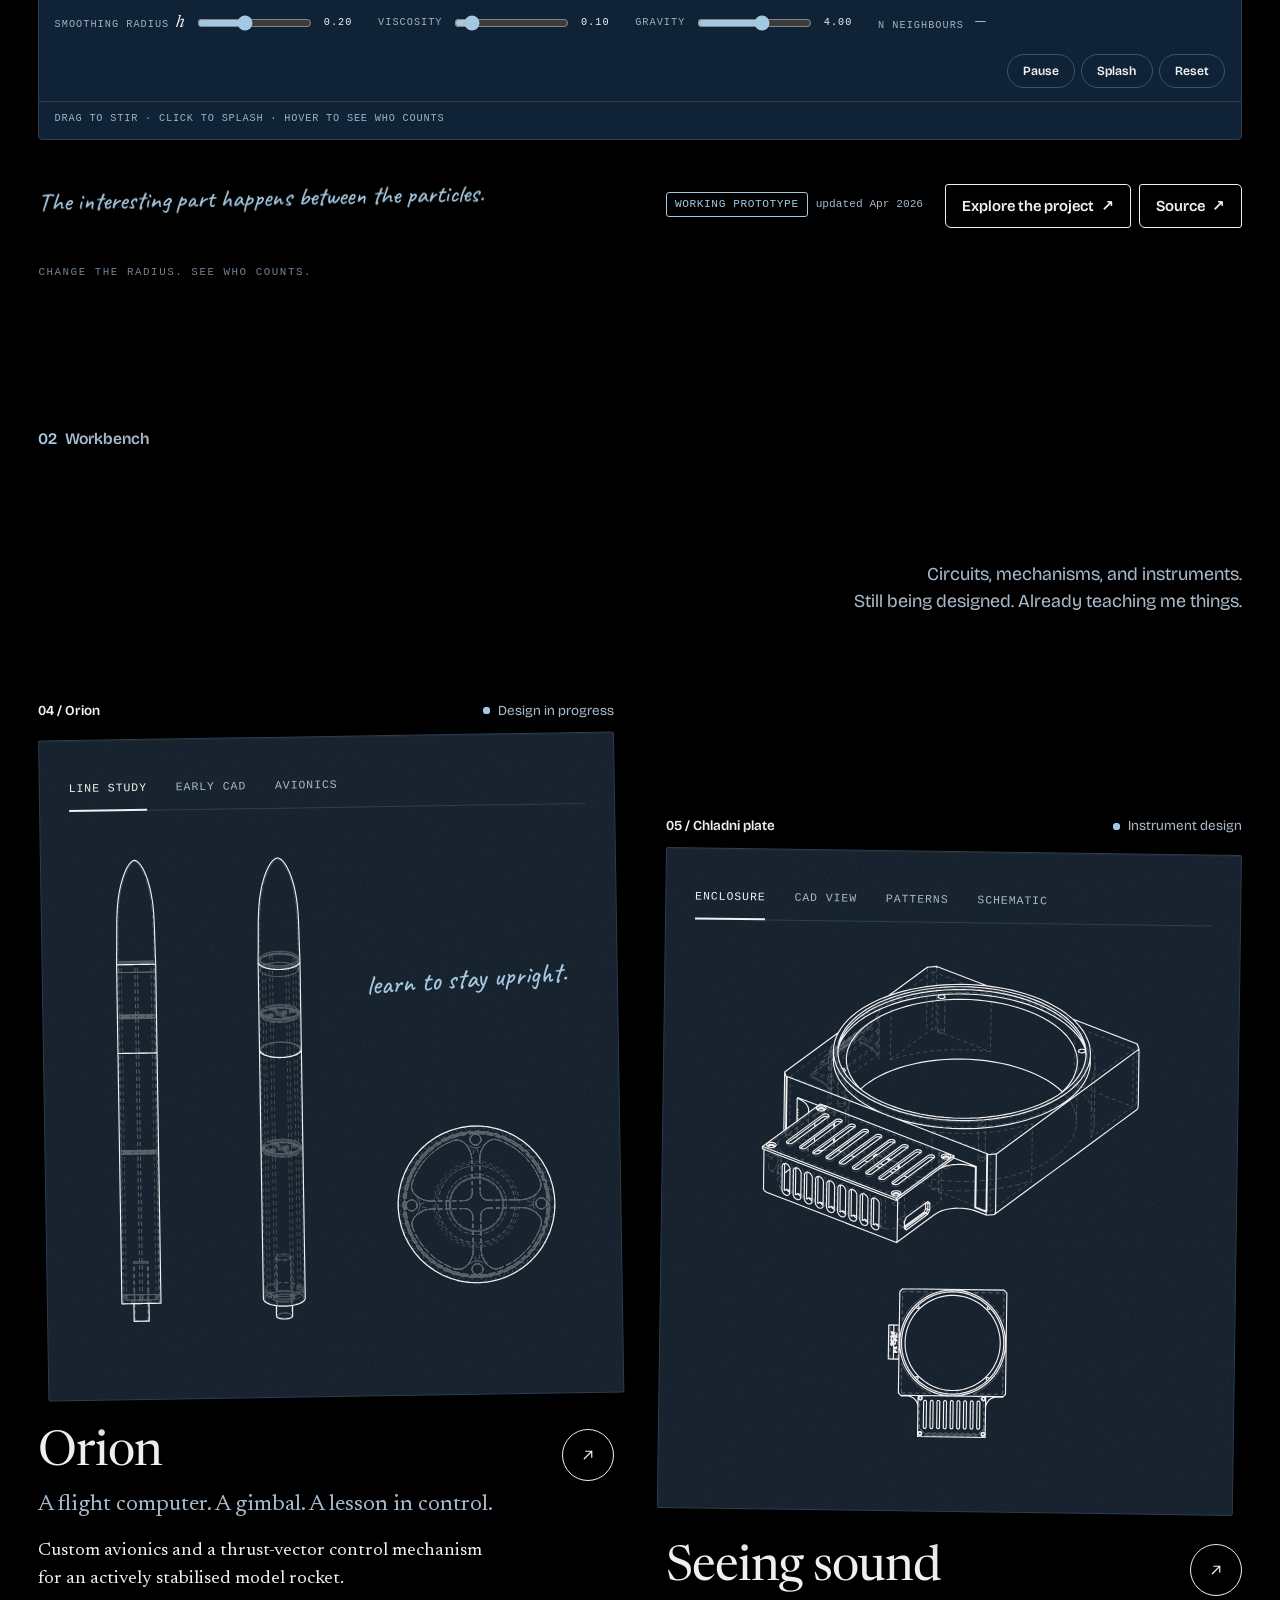
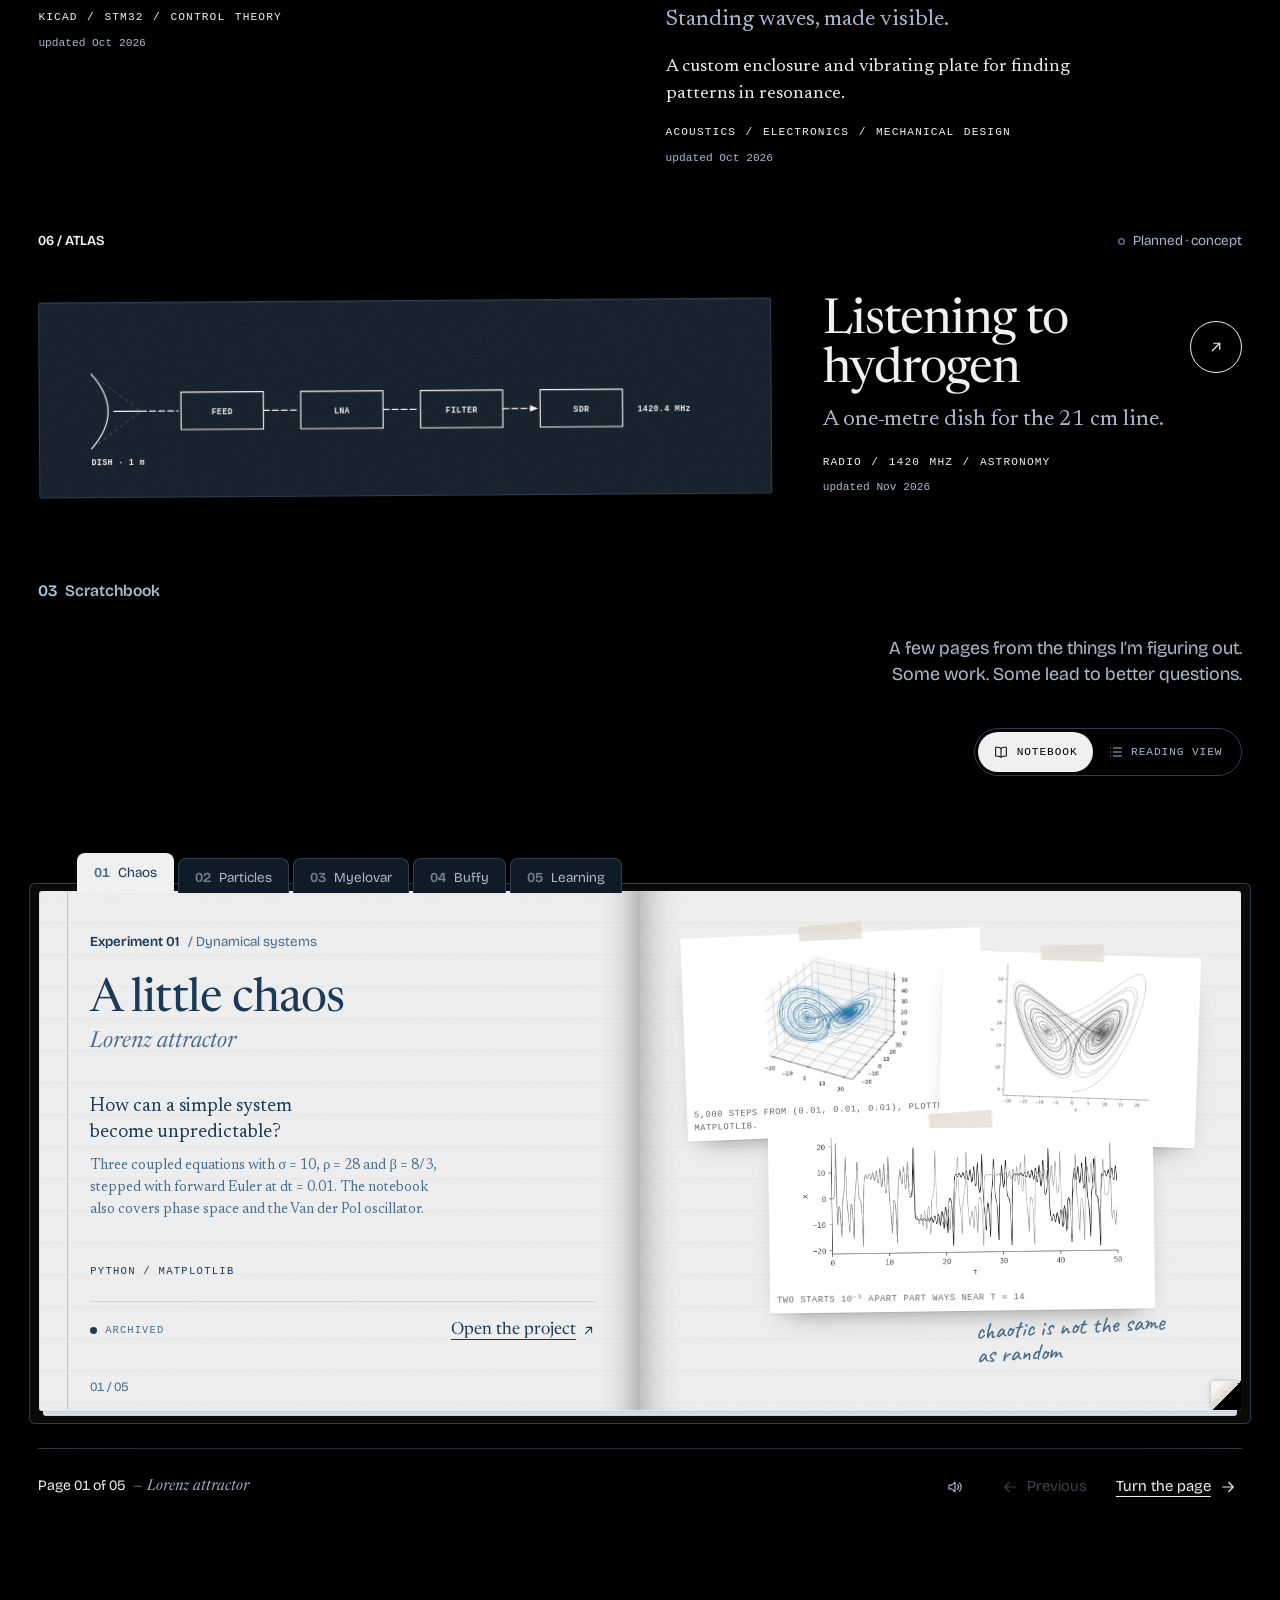
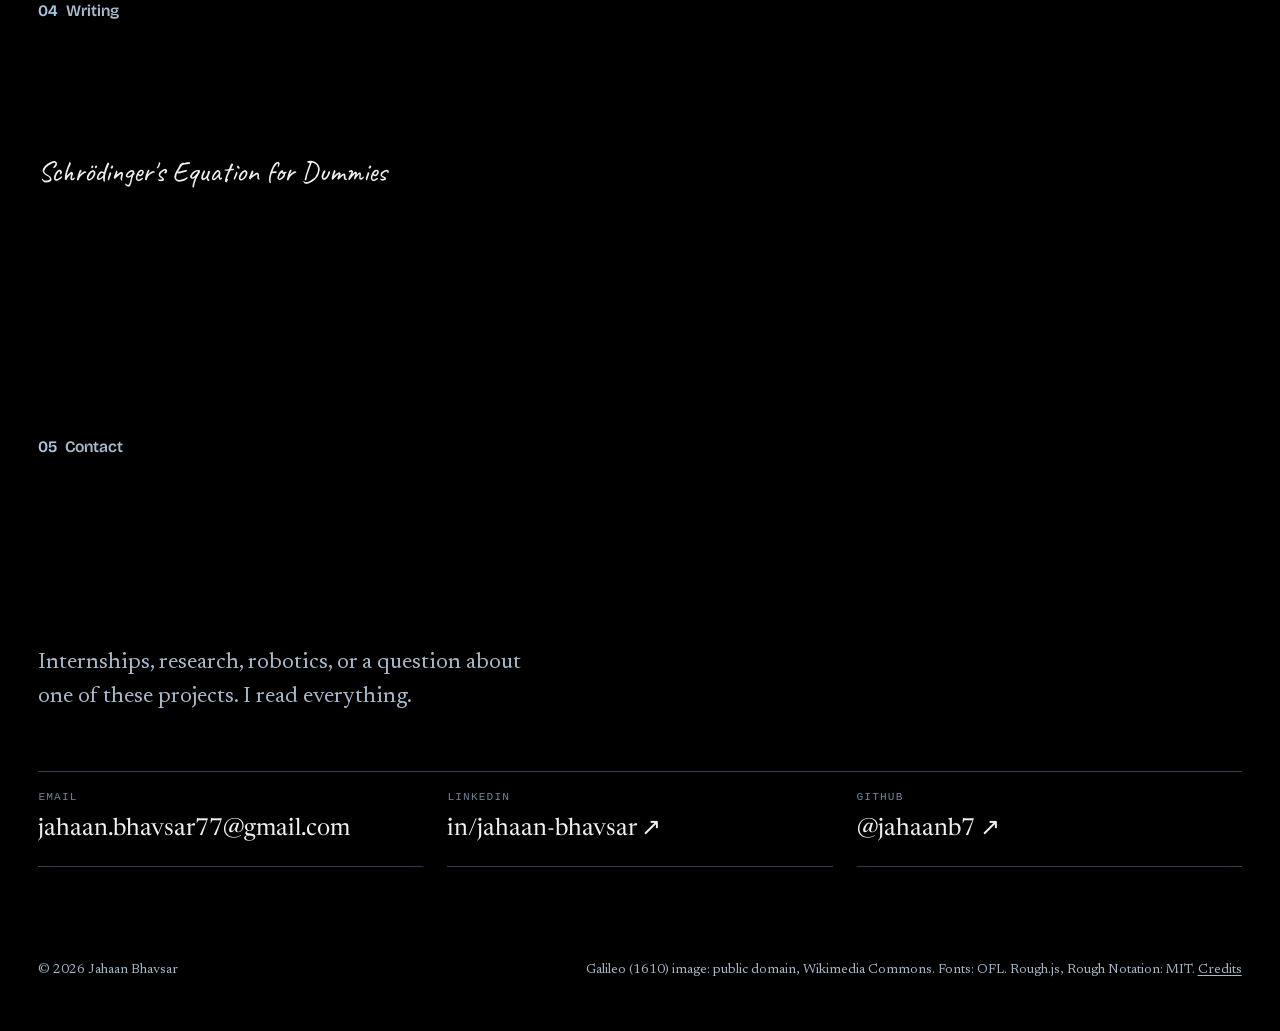
==== commit 9d630e3e: "Polish mobile view, add contact section, harden security - Mobile: pill menu button with animated ic" ====
--- a/index.html
+++ b/index.html
@@ -2,6 +2,8 @@
 <html lang="en" class="no-js">
 <head>
   <meta charset="utf-8">
+  <meta http-equiv="Content-Security-Policy" content="default-src 'self'; script-src 'self' 'sha256-3yDX8+0LEF9VgsZMN6tnFxy/LdyAOaZ01ncMP3GnIso=' 'sha256-kRmZLQAL5jQQ73kyvqi6AjijbpYFeBlG/1bGhW90yRk=' 'wasm-unsafe-eval'; style-src 'self' 'unsafe-inline'; img-src 'self' data: blob:; font-src 'self'; connect-src 'self'; media-src 'self' blob:; worker-src 'self' blob:; object-src 'none'; base-uri 'self'; form-action 'none'; upgrade-insecure-requests">
+  <meta name="referrer" content="strict-origin-when-cross-origin">
   <meta name="viewport" content="width=device-width, initial-scale=1, viewport-fit=cover">
   <title>Jahaan’s Workspace</title>
   <meta name="description" content="Jahaan Bhavsar's scratchbook: a software rasterizer, a quantum simulation lab, an SPH fluid simulation, and hardware designs for a rocket, a Chladni plate and a radio telescope.">
@@ -10,7 +12,10 @@
   <meta property="og:type" content="website">
   <meta property="og:title" content="Jahaan’s Workspace">
   <meta property="og:description" content="A maker driven by endless questions about how things work.">
-  <!-- og:image, og:url, canonical and sitemap are added once the deployment URL is known. -->
+  <meta property="og:url" content="https://jahaanb7.github.io/Jahaans-Workspace-Portfolio/">
+  <meta property="og:image" content="https://jahaanb7.github.io/Jahaans-Workspace-Portfolio/assets/images/hero-orion.png">
+  <meta name="twitter:card" content="summary_large_image">
+  <link rel="canonical" href="https://jahaanb7.github.io/Jahaans-Workspace-Portfolio/">
   <link rel="icon" href="assets/images/favicon.svg" type="image/svg+xml">
   <link rel="preload" href="assets/fonts/bricolage-latin-var.woff2" as="font" type="font/woff2" crossorigin>
   <link rel="preload" href="assets/fonts/newsreader-latin-var.woff2" as="font" type="font/woff2" crossorigin>
@@ -33,6 +38,7 @@
           <li><a href="#workbench">Workbench</a></li>
           <li><a href="#notebook">Scratchbook</a></li>
           <li><a href="#writing">Writing</a></li>
+          <li><a href="#contact">Contact</a></li>
           <li><a class="nav-cta" href="https://github.com/jahaanb7">GitHub <span aria-hidden="true">↗</span></a></li>
         </ul>
       </nav>
@@ -813,6 +819,16 @@
   </main>
 
   <footer class="site-footer">
+    <section class="wrap contact" id="contact" aria-labelledby="contact-title">
+      <p class="eyebrow"><span class="sec-no">05</span> Contact</p>
+      <h2 class="display-title" id="contact-title">Building something? <em>Let’s talk.</em></h2>
+      <p class="contact-lede">Internships, research, robotics, or a question about one of these projects. I read everything.</p>
+      <ul class="contact-links">
+        <li><a class="contact-link" data-mail data-u="jahaan.bhavsar77" data-d="gmail.com" href="#contact"><span class="mono">Email</span><span class="contact-val" data-mail-text>jahaan.bhavsar77 [at] gmail [dot] com</span></a></li>
+        <li><a class="contact-link" href="https://www.linkedin.com/in/jahaan-bhavsar-962042446/" rel="noopener noreferrer"><span class="mono">LinkedIn</span><span class="contact-val">in/jahaan-bhavsar <span aria-hidden="true">↗</span></span></a></li>
+        <li><a class="contact-link" href="https://github.com/jahaanb7" rel="noopener noreferrer"><span class="mono">GitHub</span><span class="contact-val">@jahaanb7 <span aria-hidden="true">↗</span></span></a></li>
+      </ul>
+    </section>
     <div class="wrap footer-row">
       <p>© <span data-year>2026</span> Jahaan Bhavsar</p>
       <p>Galileo (1610) image: public domain, Wikimedia Commons. Fonts: OFL. Rough.js, Rough Notation: MIT. <a href="CREDITS.md">Credits</a></p>
--- a/style.css
+++ b/style.css
@@ -156,17 +156,25 @@
 .nav ul { list-style: none; display: flex; flex-wrap: wrap; gap: 0.2rem 1.3rem; align-items: center; }
 .nav a { font-family: var(--f-head); font-size: 0.95rem; font-weight: 500; color: var(--ink); text-decoration: none; display: inline-flex; padding-block: 0.6rem; border-bottom: 2px solid transparent; }
 .nav a:hover, .nav a[aria-current] { border-bottom-color: var(--red); }
-.nav .nav-cta { padding: 0.35rem 0.85rem; border: 1.5px solid var(--ink); border-radius: 3px 5px 3px 6px; }
+.nav .nav-cta { gap: 0.3rem; padding: 0.35rem 0.85rem; border: 1.5px solid var(--ink); border-radius: 3px 5px 3px 6px; }
 .nav .nav-cta:hover { background: var(--ink); color: var(--paper); }
 .nav-no { display: none; }
 .menu-toggle { display: none; }
 @media (max-width: 900px) {
-  .js .menu-toggle { display: inline-flex; align-items: center; min-height: 44px; padding: 0 1rem; border: 1.5px solid var(--ink); background: transparent; border-radius: 3px; font-family: var(--f-head); cursor: pointer; }
-  .js .nav { position: absolute; left: 0; right: 0; top: 100%; background: var(--paper); border-bottom: 1px solid var(--ink); display: none; }
-  .js .nav[data-open='true'] { display: block; max-height: calc(100dvh - 3.4rem); overflow-y: auto; overscroll-behavior: contain; }
-  .js .nav ul { flex-direction: column; align-items: stretch; padding: 0.5rem var(--gutter) 1rem; gap: 0; }
-  .js .nav a { padding-block: 0.8rem; border-bottom: 1px solid var(--rule); width: 100%; }
-  .js .nav .nav-cta { margin-top: 0.8rem; justify-content: center; }
+  .js .menu-toggle { display: inline-flex; align-items: center; gap: 0.55rem; min-height: 44px; padding: 0 1rem 0 0.85rem; border: 1px solid var(--rule); background: transparent; color: var(--ink); border-radius: 999px; font-family: var(--f-head); font-size: 0.9rem; font-weight: 500; cursor: pointer; -webkit-tap-highlight-color: transparent; transition: border-color var(--dur-fast) var(--ease-out), background-color var(--dur-fast) var(--ease-out); }
+  .js .menu-toggle:hover, .js .menu-toggle[aria-expanded='true'] { border-color: var(--ink); background: var(--wash); }
+  .mt-icon { position: relative; width: 16px; height: 10px; display: inline-block; }
+  .mt-icon i { position: absolute; left: 0; width: 100%; height: 1.5px; border-radius: 1px; background: currentColor; transition: transform var(--dur-base) var(--ease-out), top var(--dur-base) var(--ease-out); }
+  .mt-icon i:first-child { top: 1px; }
+  .mt-icon i:last-child { top: 7.5px; }
+  .menu-toggle[aria-expanded='true'] .mt-icon i:first-child { top: 4.25px; transform: rotate(45deg); }
+  .menu-toggle[aria-expanded='true'] .mt-icon i:last-child { top: 4.25px; transform: rotate(-45deg); }
+  .js .nav { position: absolute; left: 0; right: 0; top: 100%; background: var(--bg); border-bottom: 1px solid var(--rule); box-shadow: 0 24px 48px -24px rgba(0, 0, 0, 0.5); display: none; }
+  .js .nav[data-open='true'] { display: block; max-height: calc(100dvh - 3.4rem); overflow-y: auto; overscroll-behavior: contain; animation: nav-in var(--dur-base) var(--ease-out); }
+  .js .nav ul { flex-direction: column; align-items: stretch; padding: 0.4rem var(--gutter) calc(1.2rem + env(safe-area-inset-bottom)); gap: 0; }
+  .js .nav a { padding-block: 0.95rem; border-bottom: 1px solid var(--rule); width: 100%; font-family: var(--f-display); font-size: 1.5rem; font-weight: 400; letter-spacing: -0.01em; }
+  .js .nav a[aria-current] { border-bottom-color: var(--rule); color: var(--strong); }
+  .js .nav .nav-cta { margin-top: 1rem; justify-content: center; font-family: var(--f-head); font-size: 1rem; font-weight: 500; border: 1px solid var(--ink); border-radius: 999px; }
 }
 
 /* ---------- material family ---------- */
@@ -728,23 +736,35 @@
 @media (max-width: 860px) { .instruments { grid-template-columns: minmax(0, 1fr); } }
 
 /* ---------- Writing: clippings ---------- */
-.writing-grid { display: grid; grid-template-columns: minmax(0, 4fr) minmax(0, 8fr); gap: var(--col-gap); align-items: start; }
-.series-title { font-family: var(--f-hand); font-size: 1.8rem; line-height: 1.05; color: var(--blue); }
-.clippings { list-style: none; display: grid; grid-template-columns: repeat(2, minmax(0, 1fr)); gap: clamp(1rem, 3vw, 2rem); }
-.clip { position: relative; background: var(--surface) var(--grain); padding: 1.2rem 1.2rem 1rem; box-shadow: var(--shadow);
+#writing { padding-bottom: calc(var(--sec-space) * 1.25); }
+.writing-grid { display: grid; grid-template-columns: minmax(0, 5fr) minmax(0, 7fr); gap: clamp(2rem, 5vw, 5rem); align-items: center; }
+.writing-intro .sec-head { margin-bottom: 0.9rem; }
+.series-title { font-family: var(--f-hand); font-size: 1.8rem; line-height: 1.1; color: var(--blue); margin: 0; }
+.clippings { list-style: none; margin: 0; padding: 0; display: grid; grid-template-columns: repeat(2, minmax(0, 1fr)); gap: clamp(1.25rem, 3vw, 2.5rem); align-items: stretch; }
+.clip { position: relative; display: flex; flex-direction: column; background: var(--surface) var(--grain); padding: 1.5rem 1.5rem 1.35rem; box-shadow: var(--shadow);
   clip-path: polygon(0 2%, 3% 0, 20% 1%, 48% 0, 75% 1.2%, 100% 0, 99% 30%, 100% 62%, 99.2% 100%, 70% 98.8%, 40% 100%, 12% 99%, 0 100%, 0.8% 50%); }
-.clip-1 { transform: rotate(-1deg); }
-.clip-2 { transform: rotate(1.2deg); margin-top: 1.5rem; }
-.clip-part { margin-bottom: 0.5rem; }
-.clip-title { font-size: var(--step-2); margin-bottom: 0.6rem; }
+.clip-1 { transform: rotate(-0.8deg); }
+.clip-2 { transform: rotate(0.8deg); }
+.clip-part { margin: 0 0 0.75rem; }
+.clip-title { font-size: var(--step-2); line-height: 1.15; margin: 0 0 1rem; }
 .clip-title a { color: var(--ink); text-decoration-color: var(--red); }
-.clip-pub { font-family: var(--f-mono); font-size: 0.7rem; color: var(--ink-2); margin: 0; }
-@media (max-width: 760px) { .writing-grid, .clippings { grid-template-columns: minmax(0, 1fr); } .clip-2 { margin-top: 0; } }
+.clip-pub { font-family: var(--f-mono); font-size: 0.7rem; line-height: 1.6; color: var(--ink-2); margin: auto 0 0; }
+@media (max-width: 960px) { .writing-grid { grid-template-columns: minmax(0, 1fr); gap: 2rem; } }
+@media (max-width: 600px) { .clippings { grid-template-columns: minmax(0, 1fr); } }
 
 /* ---------- About ---------- */
 
 /* ---------- footer ---------- */
-.site-footer { border-top: 1.5px solid var(--ink); padding-block: 1.5rem 2.5rem; font-size: 0.85rem; color: var(--ink-2); }
+.site-footer { padding-block: 0.5rem calc(2.5rem + env(safe-area-inset-bottom)); font-size: 0.85rem; color: var(--ink-2); }
+.contact { padding-block: clamp(4rem, 10vw, 8rem) clamp(3rem, 6vw, 5rem); margin-bottom: 1rem; font-size: 1rem; }
+.contact .display-title { max-width: 16ch; color: var(--ink); }
+.contact-lede { margin-top: 1rem; max-width: 40ch; color: var(--ink-2); font-size: var(--step-1, 1.15rem); }
+.site-footer .contact-links { list-style: none; display: grid; grid-template-columns: repeat(3, minmax(0, 1fr)); gap: 0 1.5rem; margin-top: clamp(2rem, 5vw, 3.5rem); border-top: 1px solid var(--rule); }
+.contact-link { display: grid; gap: 0.35rem; padding: 1.1rem 1rem 1.2rem 0; min-height: 44px; color: var(--ink); text-decoration: none; border-bottom: 1px solid var(--rule); transition: color var(--dur-fast) var(--ease-out), padding var(--dur-base) var(--ease-out); }
+.contact-link .mono { font-size: 0.7rem; letter-spacing: 0.1em; text-transform: uppercase; color: var(--ink-3); }
+.contact-val { font-family: var(--f-display); font-size: clamp(1.15rem, 1rem + 0.6vw, 1.5rem); overflow-wrap: anywhere; }
+.contact-link:hover .contact-val, .contact-link:focus-visible .contact-val { color: var(--strong); text-decoration: underline; text-underline-offset: 0.2em; text-decoration-thickness: 1px; }
+@media (max-width: 760px) { .site-footer .contact-links { grid-template-columns: minmax(0, 1fr); } .contact-link { padding-right: 0; } }
 .footer-row { display: flex; flex-wrap: wrap; justify-content: space-between; gap: 0.5rem 2rem; }
 .footer-grid { display: grid; grid-template-columns: 2fr 1fr 2fr; gap: var(--col-gap); }
 .site-footer ul { list-style: none; display: grid; gap: 0.25rem; margin-top: 0.4rem; }
@@ -1136,6 +1156,8 @@
 
 /* backdrop: a breathing dot field behind everything (js/backdrop.js) */
 .backdrop { position: fixed; inset: 0; width: 100%; height: 100%; z-index: -1; pointer-events: none; }
+@media (max-width: 760px) { .backdrop { opacity: 0.6; } }
+@keyframes nav-in { from { opacity: 0; transform: translateY(-6px); } to { opacity: 1; transform: none; } }
 
 /* ---------- Fluid simulation: live WebAssembly SPH (assets/fluid) ---------- */
 .inv-fluid { padding-block: clamp(2rem, 5vw, 4rem); }
@@ -1307,3 +1329,10 @@
 .motion-ok .anatomy .an-dim { stroke-dasharray: none; stroke-dashoffset: 0; }
 .opening h1.is-annotated { margin-top: 0.45em; margin-bottom: 0.75em; }
 @media (max-width: 760px) { .opening h1.is-annotated { margin-top: 0; margin-bottom: 0.3em; } }
+
+/* Lenis smooth scroll + split headings (js/motion.js) */
+html.lenis, html.lenis body { height: auto; }
+.lenis.lenis-smooth { scroll-behavior: auto !important; }
+.lenis.lenis-smooth [data-lenis-prevent] { overscroll-behavior: contain; }
+.lenis.lenis-stopped { overflow: hidden; }
+.display-title .bw { display: inline-block; will-change: transform, opacity; }
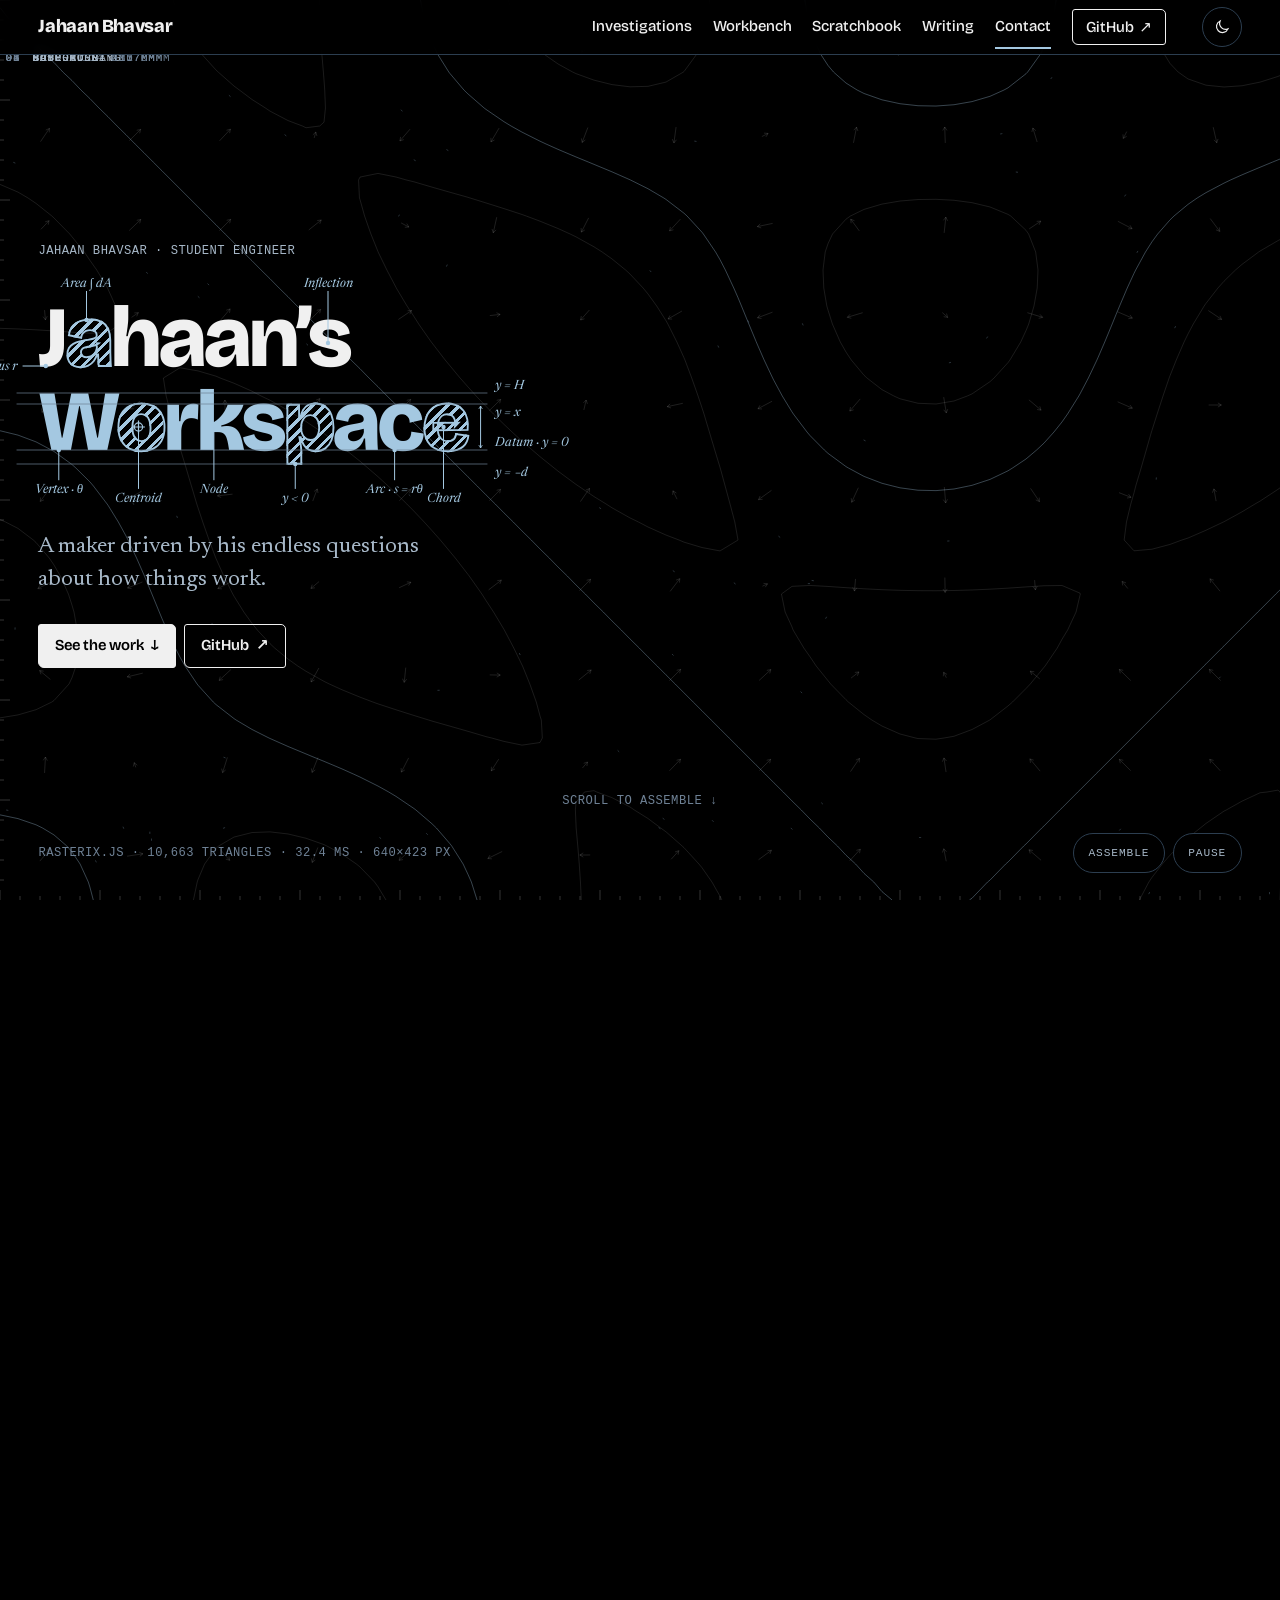
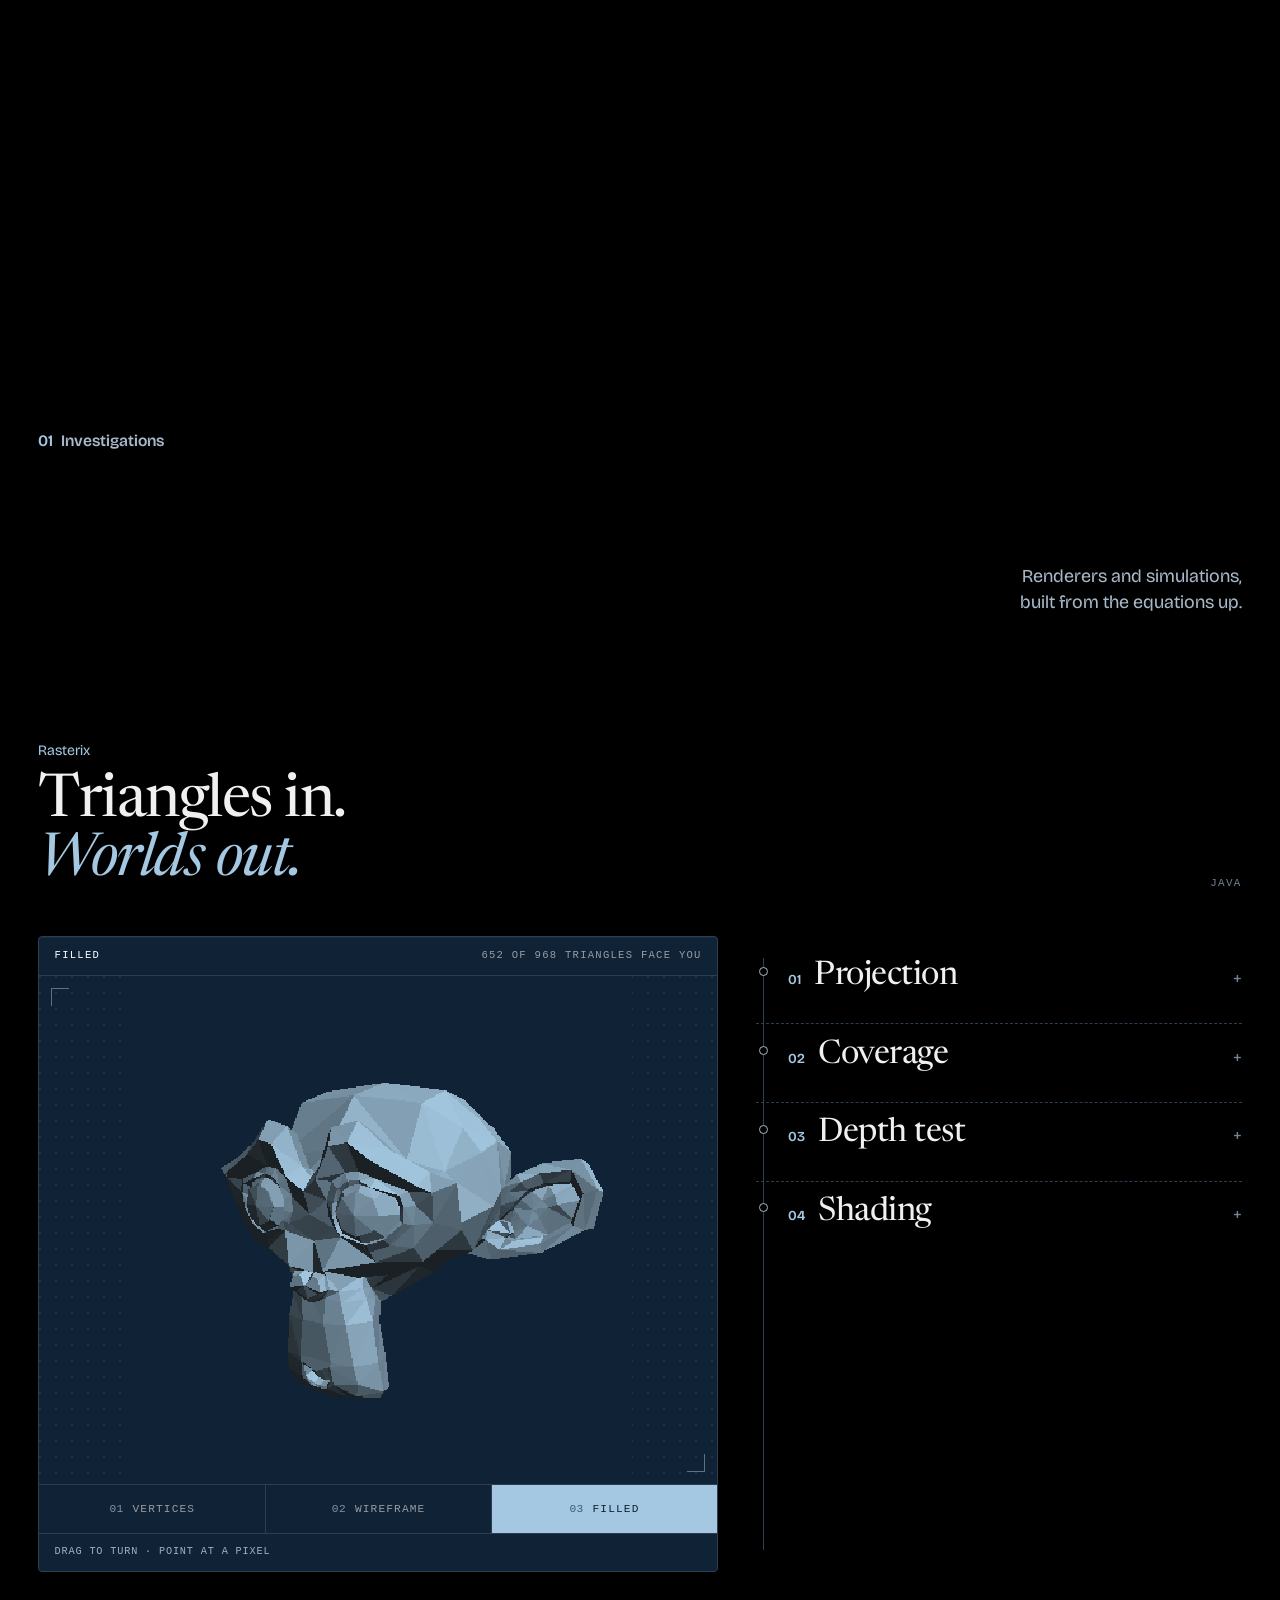
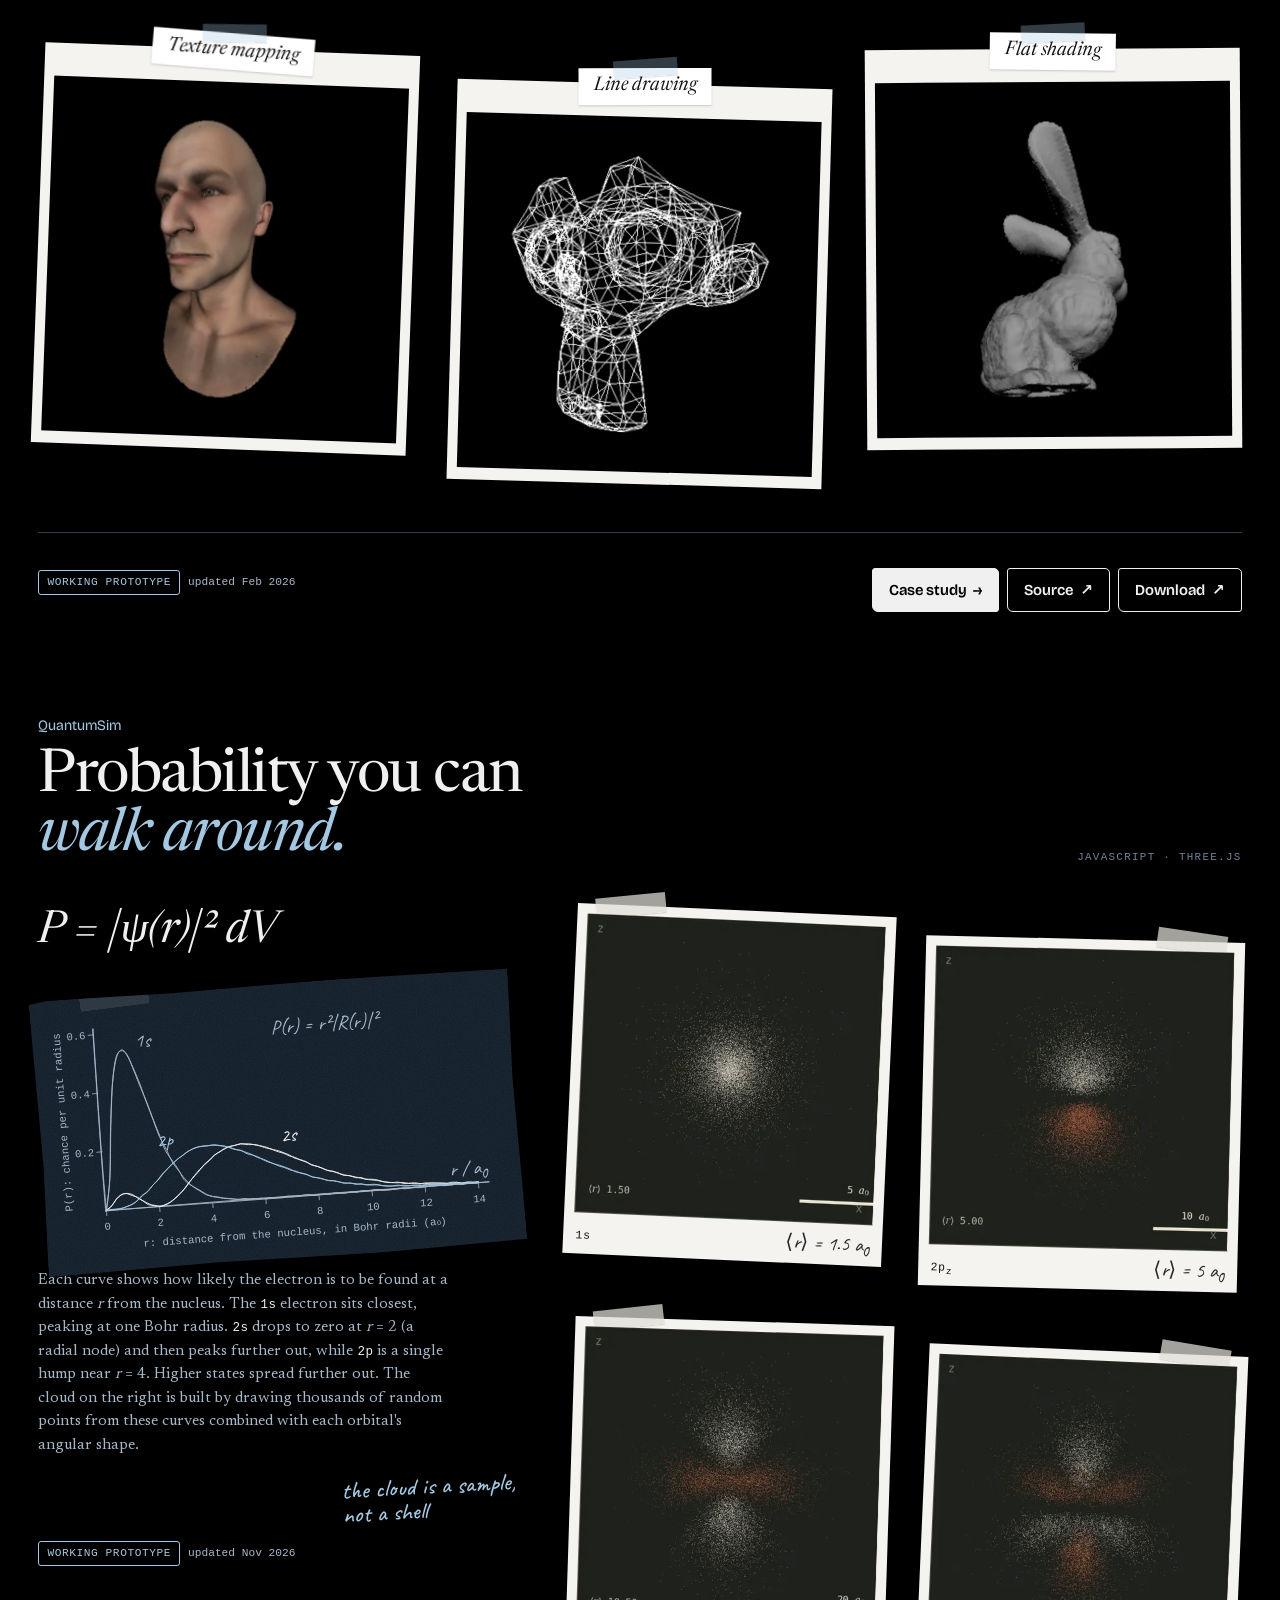
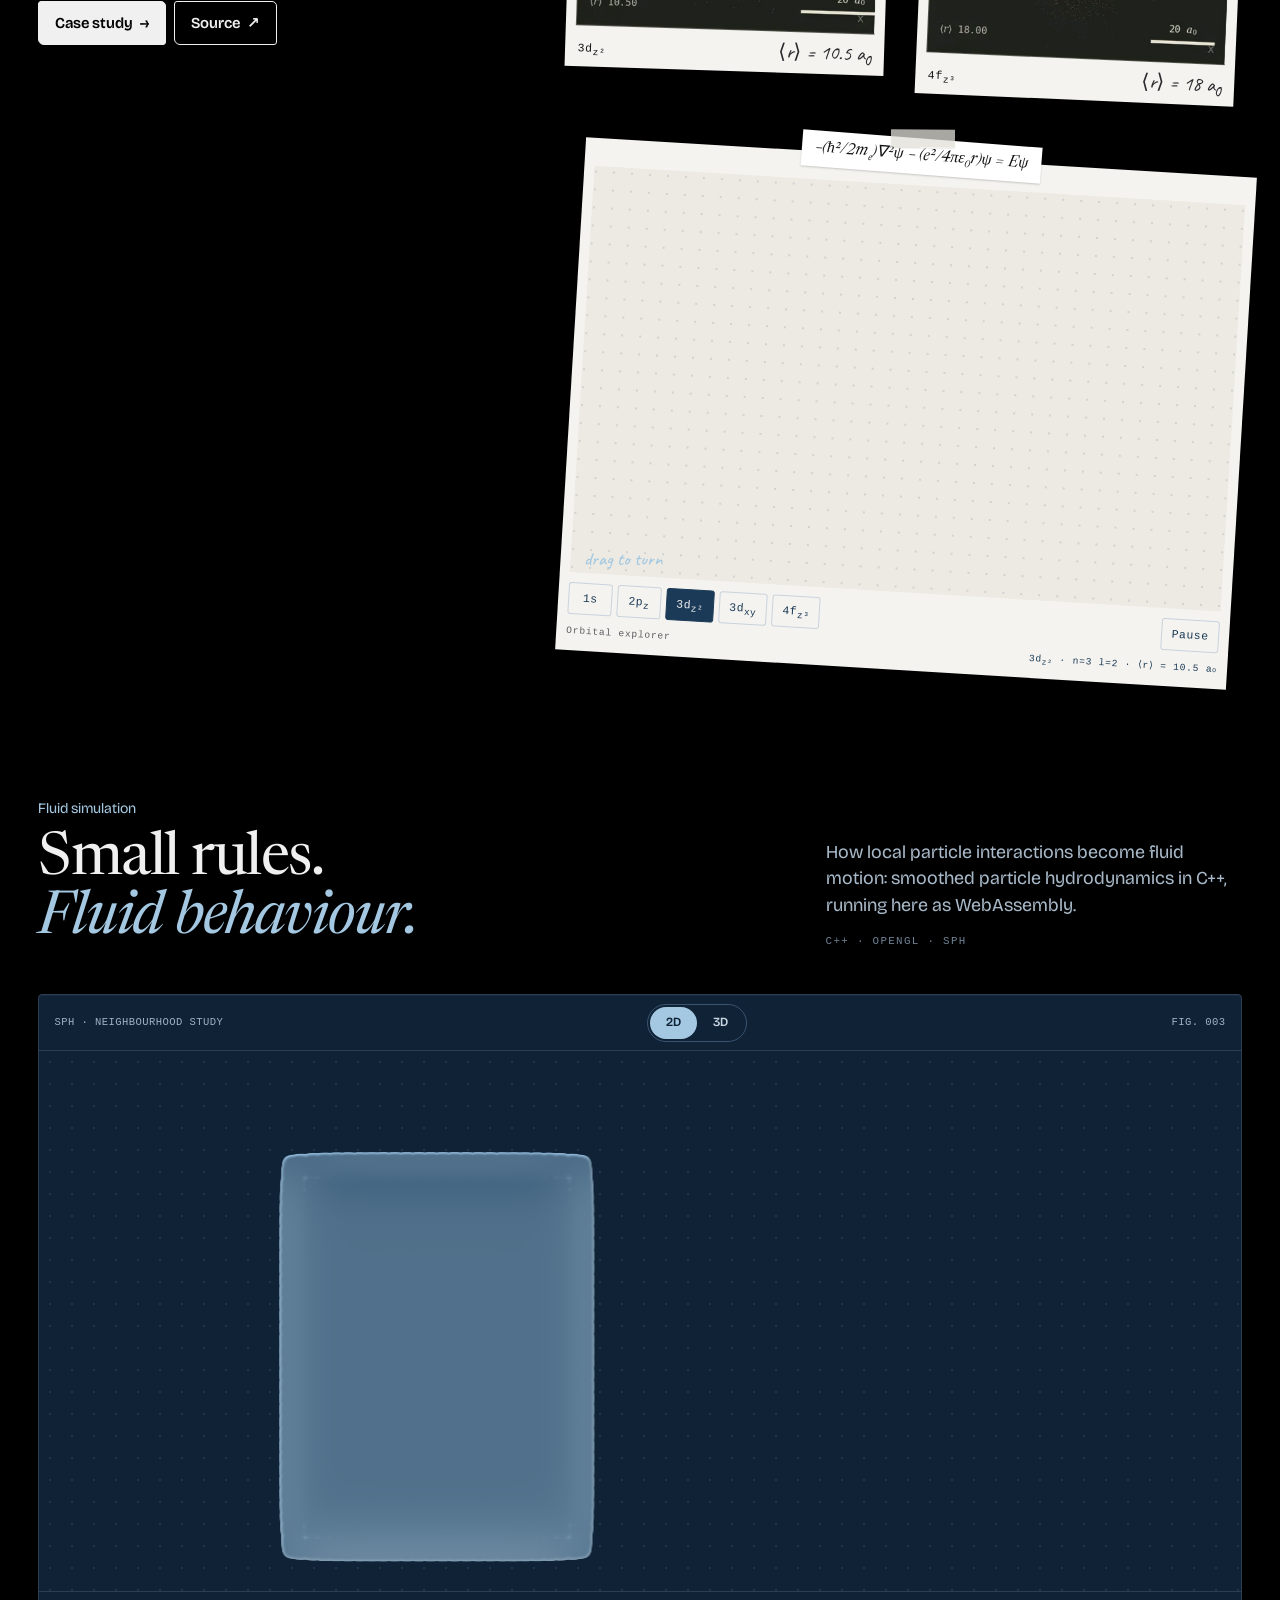
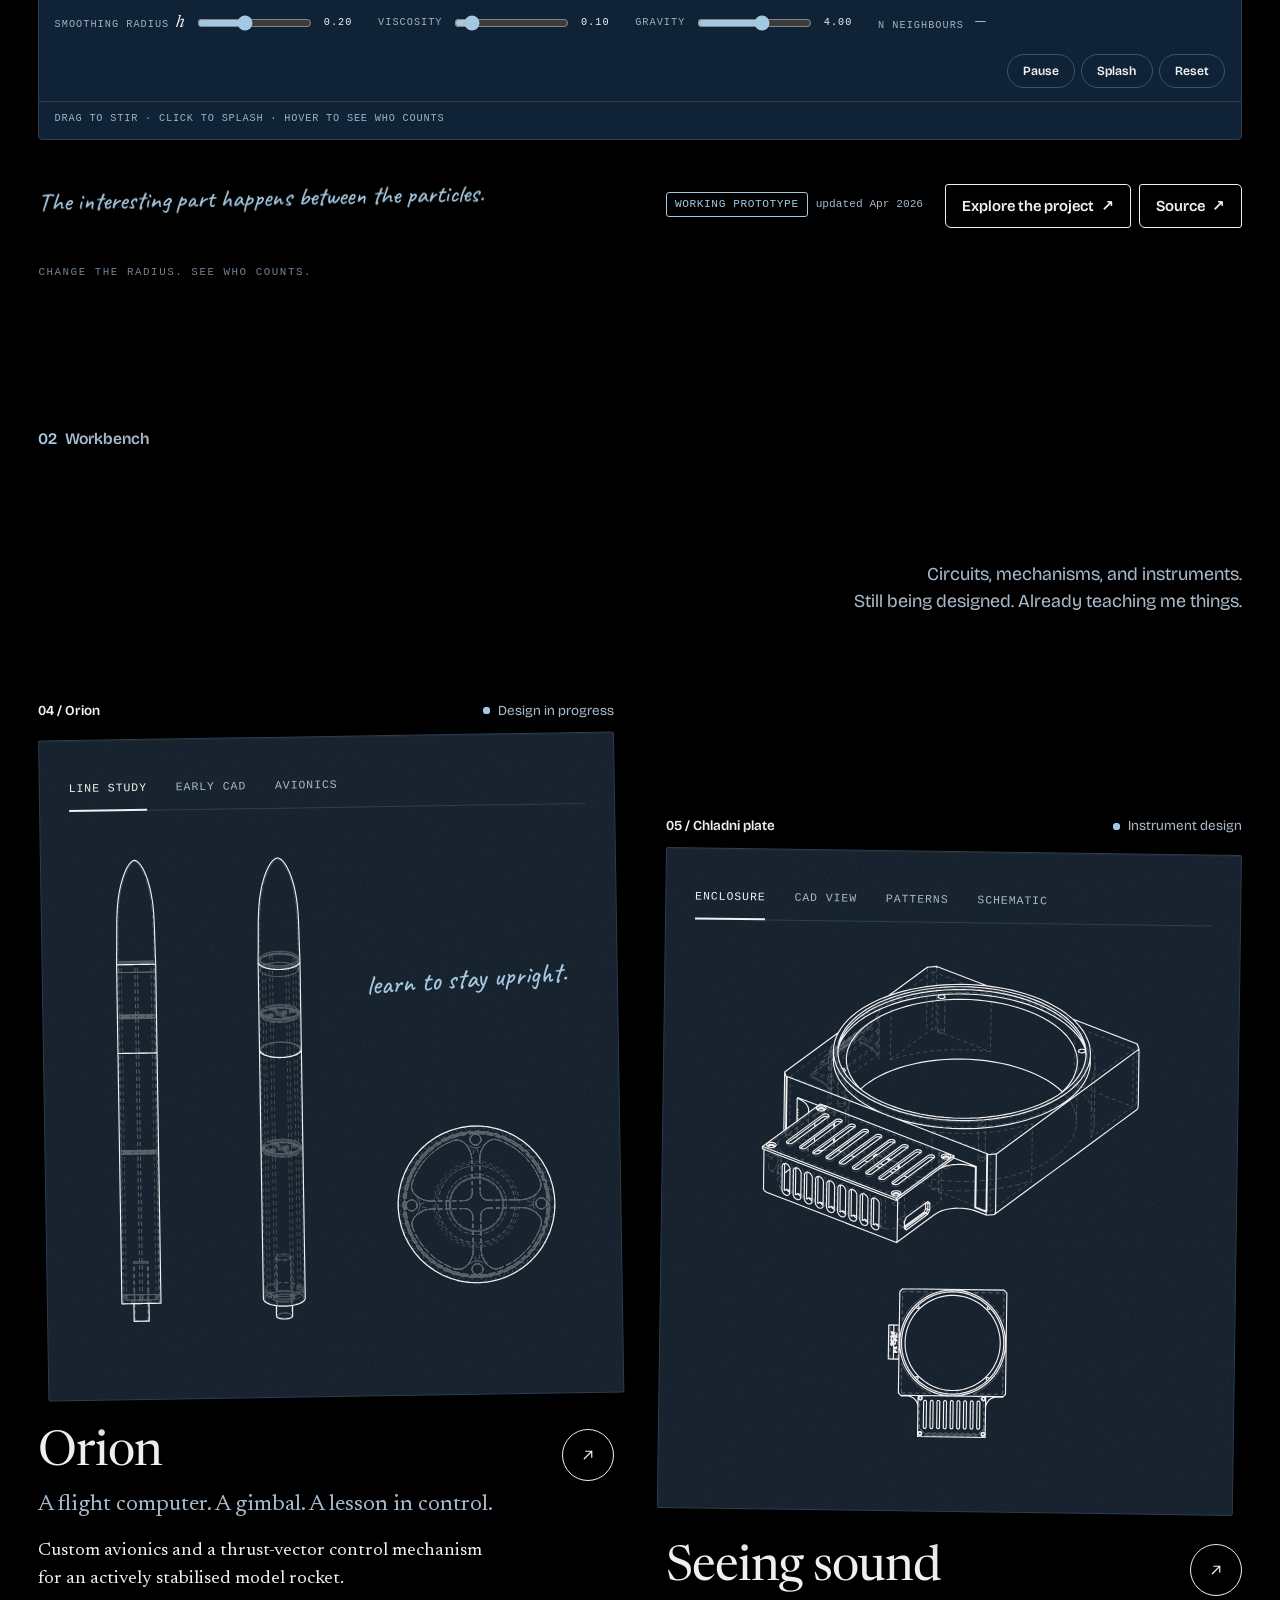
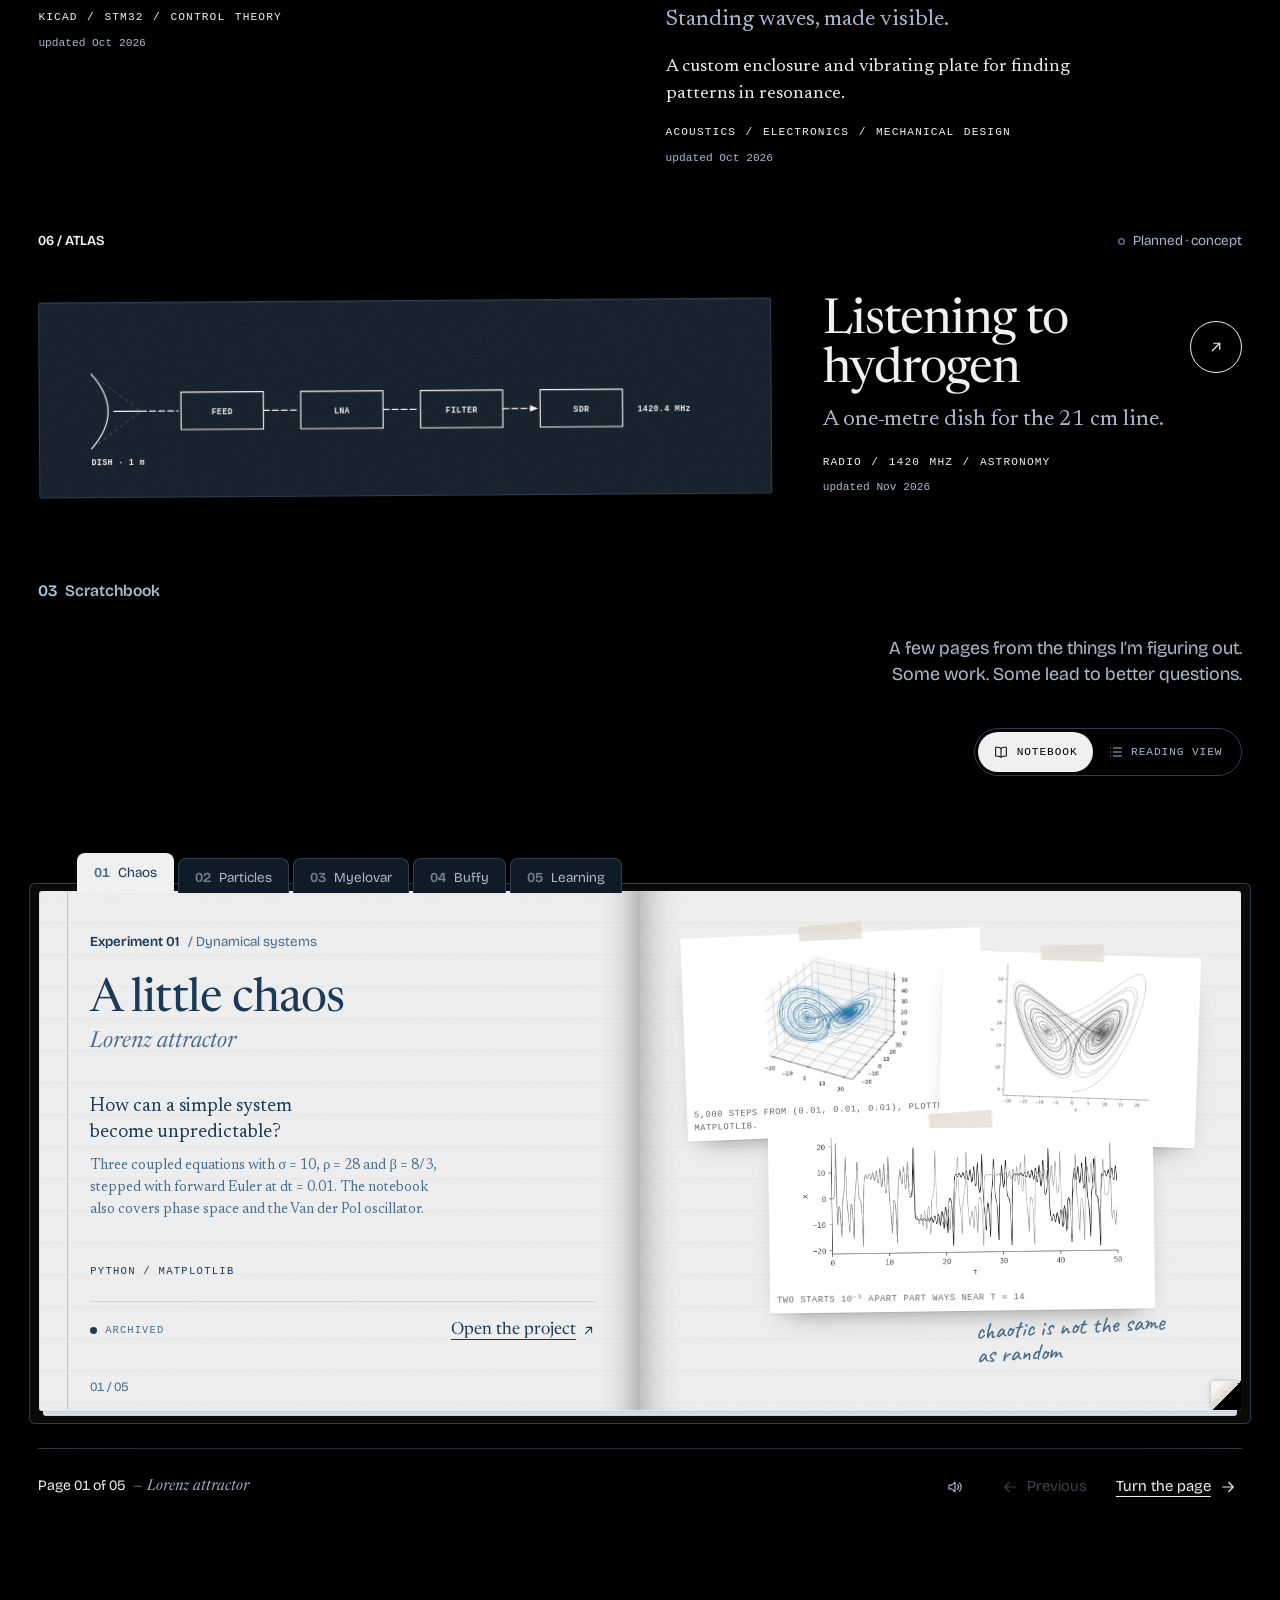
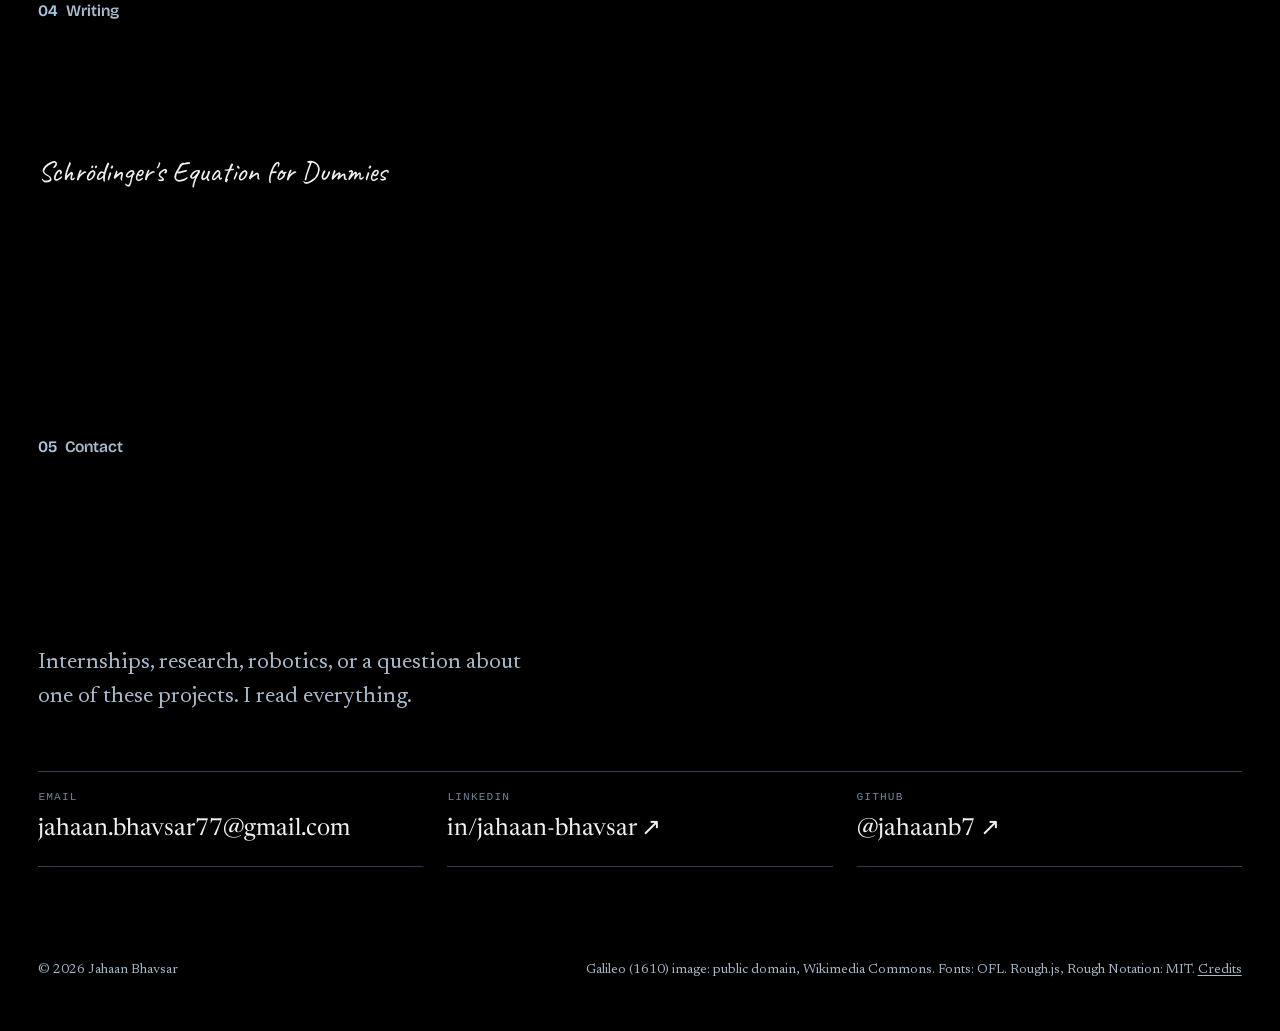
==== commit 8cf70397: "Move site to jahaanbhavsar.vercel.app; add sitemap, robots and canonical URLs Co-Authored-By: Claude" ====
--- a/index.html
+++ b/index.html
@@ -12,10 +12,10 @@
   <meta property="og:type" content="website">
   <meta property="og:title" content="Jahaan’s Workspace">
   <meta property="og:description" content="A maker driven by endless questions about how things work.">
-  <meta property="og:url" content="https://jahaanb7.github.io/Jahaans-Workspace-Portfolio/">
-  <meta property="og:image" content="https://jahaanb7.github.io/Jahaans-Workspace-Portfolio/assets/images/hero-orion.png">
+  <meta property="og:url" content="https://jahaanbhavsar.vercel.app/">
+  <meta property="og:image" content="https://jahaanbhavsar.vercel.app/assets/images/hero-orion.png">
   <meta name="twitter:card" content="summary_large_image">
-  <link rel="canonical" href="https://jahaanb7.github.io/Jahaans-Workspace-Portfolio/">
+  <link rel="canonical" href="https://jahaanbhavsar.vercel.app/">
   <link rel="icon" href="assets/images/favicon.svg" type="image/svg+xml">
   <link rel="preload" href="assets/fonts/bricolage-latin-var.woff2" as="font" type="font/woff2" crossorigin>
   <link rel="preload" href="assets/fonts/newsreader-latin-var.woff2" as="font" type="font/woff2" crossorigin>
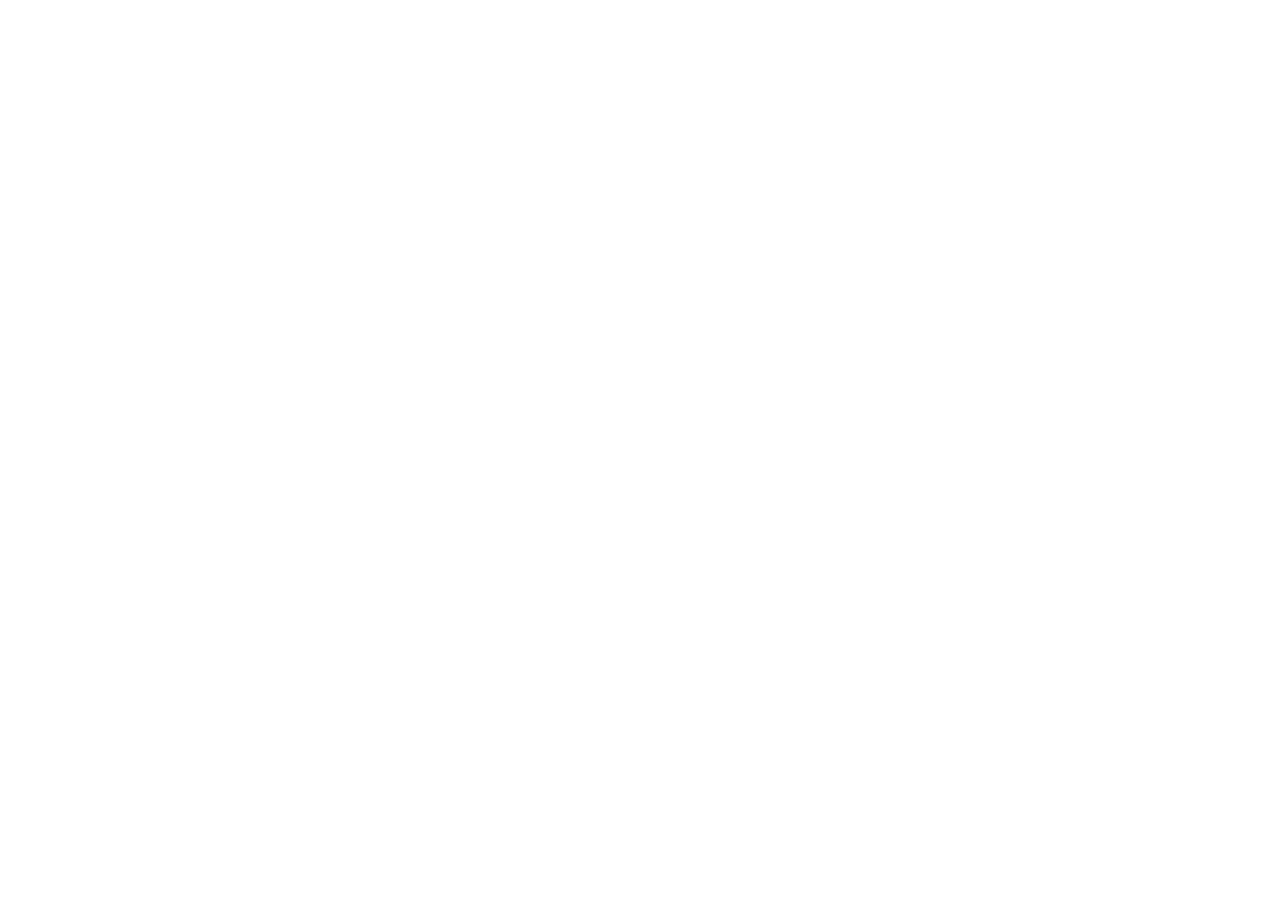
==== commit 79e0b347: "Redirect GitHub Pages to jahaanbhavsar.vercel.app Co-Authored-By: Claude Opus 5.5 <noreply@anthropic" ====
--- a/index.html
+++ b/index.html
@@ -1,838 +1,17 @@
 <!doctype html>
-<html lang="en" class="no-js">
+<html lang="en">
 <head>
-  <meta charset="utf-8">
-  <meta http-equiv="Content-Security-Policy" content="default-src 'self'; script-src 'self' 'sha256-3yDX8+0LEF9VgsZMN6tnFxy/LdyAOaZ01ncMP3GnIso=' 'sha256-kRmZLQAL5jQQ73kyvqi6AjijbpYFeBlG/1bGhW90yRk=' 'wasm-unsafe-eval'; style-src 'self' 'unsafe-inline'; img-src 'self' data: blob:; font-src 'self'; connect-src 'self'; media-src 'self' blob:; worker-src 'self' blob:; object-src 'none'; base-uri 'self'; form-action 'none'; upgrade-insecure-requests">
-  <meta name="referrer" content="strict-origin-when-cross-origin">
-  <meta name="viewport" content="width=device-width, initial-scale=1, viewport-fit=cover">
-  <title>Jahaan’s Workspace</title>
-  <meta name="description" content="Jahaan Bhavsar's scratchbook: a software rasterizer, a quantum simulation lab, an SPH fluid simulation, and hardware designs for a rocket, a Chladni plate and a radio telescope.">
-  <meta name="theme-color" content="#000000">
-  <script>try{document.documentElement.dataset.theme=localStorage.getItem('theme')==='light'?'light':'dark'}catch(e){document.documentElement.dataset.theme='dark'}</script>
-  <meta property="og:type" content="website">
-  <meta property="og:title" content="Jahaan’s Workspace">
-  <meta property="og:description" content="A maker driven by endless questions about how things work.">
-  <meta property="og:url" content="https://jahaanbhavsar.vercel.app/">
-  <meta property="og:image" content="https://jahaanbhavsar.vercel.app/assets/images/hero-orion.png">
-  <meta name="twitter:card" content="summary_large_image">
-  <link rel="canonical" href="https://jahaanbhavsar.vercel.app/">
-  <link rel="icon" href="assets/images/favicon.svg" type="image/svg+xml">
-  <link rel="preload" href="assets/fonts/bricolage-latin-var.woff2" as="font" type="font/woff2" crossorigin>
-  <link rel="preload" href="assets/fonts/newsreader-latin-var.woff2" as="font" type="font/woff2" crossorigin>
-  <link rel="preload" href="assets/fonts/newsreader-display-var.woff2" as="font" type="font/woff2" crossorigin>
-  <link rel="stylesheet" href="style.css">
-  <script>document.documentElement.className = 'js' + (matchMedia('(prefers-reduced-motion: reduce)').matches ? '' : ' motion-ok');</script>
-  <script src="js/site.js" defer></script>
-  <script type="module" src="js/main.js"></script>
+<meta charset="utf-8">
+<title>Jahaan’s Workspace has moved</title>
+<meta name="robots" content="noindex">
+<link rel="canonical" href="https://jahaanbhavsar.vercel.app/">
+<meta http-equiv="refresh" content="0; url=https://jahaanbhavsar.vercel.app/">
+<script>
+  var p = location.pathname.replace(/^\/Jahaans-Workspace-Portfolio/, '') || '/';
+  location.replace('https://jahaanbhavsar.vercel.app' + p + location.search + location.hash);
+</script>
 </head>
 <body>
-  <a class="skip-link" href="#main">Skip to content</a>
-
-  <div class="navbar" data-navbar>
-    <div class="wrap navbar-inner">
-      <a class="navbar-brand" href="#top">Jahaan Bhavsar</a>
-      <button class="menu-toggle" type="button" aria-expanded="false" aria-controls="site-nav">Menu</button>
-      <nav class="nav" id="site-nav" aria-label="Primary">
-        <ul>
-          <li><a href="#investigations">Investigations</a></li>
-          <li><a href="#workbench">Workbench</a></li>
-          <li><a href="#notebook">Scratchbook</a></li>
-          <li><a href="#writing">Writing</a></li>
-          <li><a href="#contact">Contact</a></li>
-          <li><a class="nav-cta" href="https://github.com/jahaanb7">GitHub <span aria-hidden="true">↗</span></a></li>
-        </ul>
-      </nav>
-      <button class="theme-toggle" type="button" data-theme-toggle aria-label="Switch to light theme"><svg class="i-moon" viewBox="0 0 24 24" aria-hidden="true"><path d="M20 14.5A8 8 0 0 1 9.5 4a8 8 0 1 0 10.5 10.5Z"/></svg><svg class="i-sun" viewBox="0 0 24 24" aria-hidden="true"><circle cx="12" cy="12" r="4"/><path d="M12 2v2M12 20v2M4.9 4.9l1.4 1.4M17.7 17.7l1.4 1.4M2 12h2M20 12h2M4.9 19.1l1.4-1.4M17.7 6.3l1.4-1.4"/></svg></button>
-    </div>
-  </div>
-
-  <main id="main">
-    <!-- ============ Opening ============ -->
-    <section class="opening" id="top" aria-labelledby="hero-title" data-hero data-mesh="assets/mesh/orion-parts.json">
-      <div class="hero-track">
-        <div class="hero-stage">
-          <img class="hero-fallback" src="assets/images/hero-orion.png" width="520" height="640" fetchpriority="high" decoding="async" alt="">
-          <canvas class="hero-canvas" tabindex="0" role="img"
-                  aria-label="Orion, a model rocket designed by Jahaan, drawn live as a dithered print from its CAD parts: nose cone, payload bay, support ring, body tube, base mount and motor. Drag or use the arrow keys to turn it, E to explode or assemble, 1 to 3 to change the pipeline stage, space to pause."></canvas>
-          <div class="hero-labels" data-hero-labels aria-hidden="true"></div>
-
-          <div class="wrap hero-copy">
-            <p class="hero-kicker mono">Jahaan Bhavsar · student engineer</p>
-            <h1 id="hero-title"><span class="line"><span>Jahaan’s</span></span> <span class="line"><span><em class="mark-word">Workspace</em></span></span></h1>
-            <p class="lede">A maker driven by his endless questions about how things work.</p>
-            <div class="actions">
-              <a class="btn btn-ink" href="#investigations">See the work <span aria-hidden="true">↓</span></a>
-              <a class="btn" href="https://github.com/jahaanb7">GitHub <span aria-hidden="true">↗</span></a>
-            </div>
-          </div>
-
-          <div class="wrap hero-hud">
-            <p class="hero-stats mono"><span translate="no">rasterix.js</span> · <span data-hero-stats>10,663 triangles</span></p>
-            <div class="hero-ctrl">
-              <button type="button" class="hero-btn" data-hero-explode aria-pressed="true">Assemble</button>
-              <button type="button" class="hero-btn" data-hero-pause aria-pressed="false">Pause</button>
-            </div>
-          </div>
-
-          <p class="hero-caption mono" data-hero-caption><span translate="no">ORION</span> · design, not yet built</p>
-          <p class="hero-cue mono" data-hero-cue aria-hidden="true">Scroll to assemble ↓</p>
-        </div>
-      </div>
-    </section>
-
-    <!-- ============ 01 Investigations ============ -->
-    <section class="section" id="investigations" aria-labelledby="inv-title">
-      <div class="wrap">
-        <header class="sec-head">
-          <div>
-            <p class="eyebrow"><span class="sec-no">01</span> Investigations</p>
-            <h2 class="display-title" id="inv-title">Software that <em>shows its working.</em></h2>
-          </div>
-          <p class="sec-tag">Renderers and simulations,<br>built from the equations up.</p>
-        </header>
-      </div>
-
-      <!-- Rasterix -->
-      <article class="inv inv-rasterix" id="rasterix" aria-labelledby="rasterix-title">
-        <div class="wrap">
-          <header class="ras-head">
-            <div>
-              <p class="ras-kicker mono"><span translate="no">Rasterix</span></p>
-              <h3 class="ras-title" id="rasterix-title">Triangles in. <em>Worlds out.</em></h3>
-            </div>
-            <p class="ras-spec mono" translate="no">Java</p>
-          </header>
-
-          <div class="ras-bench" data-pipeline data-mesh="assets/mesh/hero-mesh.json">
-            <figure class="ras-plate" aria-labelledby="ras-cap">
-              <div class="ras-bar mono">
-                <span data-stage-label>Filled</span>
-                <span class="ras-count" data-ras-count>968 triangles</span>
-              </div>
-              <div class="ras-frame" data-ras-frame>
-                <img data-stage-img="0" src="assets/images/hero-frame-vertices.png" width="320" height="320" loading="lazy" decoding="async" alt="The mesh as points: its 507 vertices projected onto the screen.">
-                <img data-stage-img="1" src="assets/images/hero-frame-wireframe.png" width="320" height="320" loading="lazy" decoding="async" alt="The projected triangles drawn as lines.">
-                <img data-stage-img="2" src="assets/images/hero-frame-shaded.png" width="320" height="320" loading="lazy" decoding="async" alt="Filled, depth-tested and flat shaded.">
-                <canvas hidden width="400" height="400" aria-hidden="true" tabindex="0"></canvas>
-                <div class="ras-probe" data-ras-probe hidden aria-hidden="true"><span></span></div>
-              </div>
-              <div class="ras-modes" role="group" aria-label="Render mode">
-                <button type="button" data-stage="0" aria-pressed="false"><span class="mono">01</span>Vertices</button>
-                <button type="button" data-stage="1" aria-pressed="false"><span class="mono">02</span>Wireframe</button>
-                <button type="button" data-stage="2" aria-pressed="true"><span class="mono">03</span>Filled</button>
-              </div>
-              <figcaption class="ras-cap mono" id="ras-cap">Drag to turn · point at a pixel</figcaption>
-            </figure>
-
-            <ol class="ras-ledger" data-ras-ledger aria-label="The four steps of the pipeline. Point at a step to see its maths.">
-              <li data-step="0" class="ras-c" data-reveal>
-                <button type="button" class="ras-concept" aria-expanded="false" aria-controls="ras-c0"><span class="ras-n">01</span>Projection</button>
-                <div class="ras-detail" id="ras-c0"><div class="ras-detail-in">
-                  <p class="ras-eq">x′ = (f/a)·x / w &nbsp; y′ = f·y / w</p>
-                  <p class="ras-why">Divide by depth: far points move toward the centre. That is perspective.</p>
-                  <p class="ras-live mono" data-live="0">f = 1 / tan(fov/2) &nbsp;·&nbsp; w = −z<sub>cam</sub></p></div>
-                </div>
-              </li>
-              <li data-step="1" class="ras-c" data-reveal>
-                <button type="button" class="ras-concept" aria-expanded="false" aria-controls="ras-c1"><span class="ras-n">02</span>Coverage</button>
-                <div class="ras-detail" id="ras-c1"><div class="ras-detail-in">
-                  <p class="ras-eq">E<sub>ab</sub>(p) = (p − a) × (b − a)</p>
-                  <p class="ras-why">A pixel is inside when it sits on the same side of all three edges. The same three numbers become its weights.</p>
-                  <p class="ras-live mono" data-live="1">wᵢ = E / area &nbsp;·&nbsp; inside when all wᵢ ≥ 0</p></div>
-                </div>
-              </li>
-              <li data-step="2" class="ras-c" data-reveal>
-                <button type="button" class="ras-concept" aria-expanded="false" aria-controls="ras-c2"><span class="ras-n">03</span>Depth test</button>
-                <div class="ras-detail" id="ras-c2"><div class="ras-detail-in">
-                  <p class="ras-eq">z = w<sub>0</sub>z<sub>a</sub> + w<sub>1</sub>z<sub>b</sub> + w<sub>2</sub>z<sub>c</sub></p>
-                  <p class="ras-why">Blend the corner depths with those weights, and draw only if nothing nearer is already there.</p>
-                  <p class="ras-live mono" data-live="2">kept only if nearer than the z-buffer</p></div>
-                </div>
-              </li>
-              <li data-step="3" class="ras-c" data-reveal>
-                <button type="button" class="ras-concept" aria-expanded="false" aria-controls="ras-c3"><span class="ras-n">04</span>Shading</button>
-                <div class="ras-detail" id="ras-c3"><div class="ras-detail-in">
-                  <p class="ras-eq">k = 0.16 + 0.84·max(0, n̂·l̂)</p>
-                  <p class="ras-why">A face turned toward the light is brighter. The dot product measures how directly it faces it.</p>
-                  <p class="ras-live mono" data-live="3">n̂ from the cross product of two edges</p></div>
-                </div>
-              </li>
-            </ol>
-          </div>
-
-          <div class="ras-prints" aria-label="Renders from the Java engine">
-            <figure class="ras-print" style="--r:-1.6deg">
-              <div class="ras-tagwrap" data-reveal>
-                <button type="button" class="ras-tag" aria-expanded="false" aria-controls="ras-p0">Texture mapping</button>
-                <div class="ras-math" id="ras-p0"><span class="ras-math-eq">u = w<sub>1</sub>u<sub>1</sub> + w<sub>2</sub>u<sub>2</sub> + w<sub>3</sub>u<sub>3</sub><br>texel = (u(W−1), (1−v)(H−1))</span><span class="ras-why">Each pixel reuses the weights it was drawn with to look up its colour in the image.</span></div>
-              </div>
-              <img src="assets/images/rasterix-textured.webp" width="720" height="720" loading="lazy" decoding="async" alt="A textured human head rendered by Rasterix.">
-              
-            </figure>
-            <figure class="ras-print" style="--r:1.1deg">
-              <div class="ras-tagwrap" data-reveal>
-                <button type="button" class="ras-tag" aria-expanded="false" aria-controls="ras-p1">Line drawing</button>
-                <div class="ras-math" id="ras-p1"><span class="ras-math-eq">p<sub>0</sub> = 2Δy − Δx<br>p ≥ 0 ? p += 2Δy − 2Δx : p += 2Δy</span><span class="ras-why">Bresenham: step one pixel in x; an integer error term decides when to step in y.</span></div>
-              </div>
-              <img src="assets/images/rasterix-wireframe.webp" width="720" height="720" loading="lazy" decoding="async" alt="The same head as a wireframe in Rasterix.">
-              
-            </figure>
-            <figure class="ras-print" style="--r:-0.7deg">
-              <div class="ras-tagwrap" data-reveal>
-                <button type="button" class="ras-tag" aria-expanded="false" aria-controls="ras-p2">Flat shading</button>
-                <div class="ras-math" id="ras-p2"><span class="ras-math-eq">n = (v<sub>2</sub> − v<sub>1</sub>) × (v<sub>3</sub> − v<sub>1</sub>)<br>s = 0.9 · n̂·l̂, &nbsp;l̂ = (0, 0, −1)</span><span class="ras-why">One normal per triangle from a cross product; brightness is how squarely it faces the light.</span></div>
-              </div>
-              <img src="assets/images/rasterix-rabbit.webp" width="720" height="720" loading="lazy" decoding="async" alt="The Stanford bunny, shaded, rendered by Rasterix.">
-              
-            </figure>
-          </div>
-
-          <div class="ras-foot">
-            <!-- catalogue:status:rasterix:start --><p class="slip"><span class="status" data-status="Working prototype">Working prototype</span> <span class="slip-date">updated <time datetime="2026-02-02">Feb 2026</time></span></p><!-- catalogue:status:rasterix:end -->
-            <div class="actions">
-              <a class="btn btn-ink" href="projects/rasterix.html">Case study <span aria-hidden="true">→</span></a>
-              <a class="btn" href="https://github.com/jahaanb7/Rasterix-Software-Rasterizer-">Source <span aria-hidden="true">↗</span></a>
-              <a class="btn" href="https://github.com/jahaanb7/Rasterix-Software-Rasterizer-/releases/tag/v1.3.0">Download <span aria-hidden="true">↗</span></a>
-            </div>
-          </div>
-        </div>
-      </article>
-
-      <!-- QuantumSim -->
-      <article class="inv inv-quantum" id="quantumsim" aria-labelledby="quantumsim-title">
-        <div class="wrap">
-          <header class="ras-head">
-            <div>
-              <p class="ras-kicker mono"><span translate="no">QuantumSim</span></p>
-              <h3 class="ras-title" id="quantumsim-title">Probability you can <em>walk around.</em></h3>
-            </div>
-            <p class="ras-spec mono" translate="no">JavaScript · Three.js</p>
-          </header>
-
-          <div class="qs-board" data-qs-board>
-            <div class="qs-col">
-              <p class="qs-eq" aria-label="P equals the absolute value of psi of r, squared, d V">P = |ψ(<i>r</i>)|² d<i>V</i></p>
-              <figure class="scrap scrap-orbital qs-item" style="--r:-1deg">
-                <!-- catalogue:sketch:orbital-radial:start --><svg xmlns="http://www.w3.org/2000/svg" viewBox="0 0 500 270" class="sketch sketch-orbital-radial" role="img" aria-labelledby="orbitalradial-t orbitalradial-d">
-<title id="orbitalradial-t">Radial probability of the hydrogen 1s, 2s and 2p states</title>
-<desc id="orbitalradial-d">Hand-drawn plot of P(r) = r squared times the radial wavefunction squared, against r in Bohr radii from 0 to 14. 1s peaks at r = 1, 2p at r = 4, and 2s has a node at r = 2 and its main peak near r = 5.2.</desc>
-<path class="sk" d="M49.5 220.7 C135.8 219.6, 222.4 219.0, 481.8 220.1 M50.0 220.1 C163.0 220.7, 276.5 220.8, 482.0 219.8" fill="none"/>
-<path class="sk" d="M49.1 221.2 C48.5 179.1, 48.8 137.1, 49.6 15.5 M49.9 220.1 C48.6 165.9, 49.2 112.6, 50.0 15.0" fill="none"/>
-<path class="sk sk-light" d="M49.9 220.2 C49.8 221.2, 49.9 222.3, 49.9 226.0 M50.0 220.0 C50.0 221.5, 50.1 223.1, 50.0 225.9" fill="none"/>
-<text class="sk-num" x="50" y="242" text-anchor="middle">0</text>
-<path class="sk sk-light" d="M109.9 220.2 C109.8 221.2, 109.9 222.3, 109.9 226.0 M110.0 220.0 C110.0 221.5, 110.1 223.1, 110.0 225.9" fill="none"/>
-<text class="sk-num" x="110" y="242" text-anchor="middle">2</text>
-<path class="sk sk-light" d="M169.9 220.2 C169.8 221.2, 169.9 222.3, 169.9 226.0 M170.0 220.0 C170.0 221.5, 170.1 223.1, 170.0 225.9" fill="none"/>
-<text class="sk-num" x="170" y="242" text-anchor="middle">4</text>
-<path class="sk sk-light" d="M229.9 220.2 C229.8 221.2, 229.9 222.3, 229.9 226.0 M230.0 220.0 C230.0 221.5, 230.1 223.1, 230.0 225.9" fill="none"/>
-<text class="sk-num" x="230" y="242" text-anchor="middle">6</text>
-<path class="sk sk-light" d="M289.9 220.2 C289.8 221.2, 289.9 222.3, 289.9 226.0 M290.0 220.0 C290.0 221.5, 290.1 223.1, 290.0 225.9" fill="none"/>
-<text class="sk-num" x="290" y="242" text-anchor="middle">8</text>
-<path class="sk sk-light" d="M349.9 220.2 C349.8 221.2, 349.9 222.3, 349.9 226.0 M350.0 220.0 C350.0 221.5, 350.1 223.1, 350.0 225.9" fill="none"/>
-<text class="sk-num" x="350" y="242" text-anchor="middle">10</text>
-<path class="sk sk-light" d="M409.9 220.2 C409.8 221.2, 409.9 222.3, 409.9 226.0 M410.0 220.0 C410.0 221.5, 410.1 223.1, 410.0 225.9" fill="none"/>
-<text class="sk-num" x="410" y="242" text-anchor="middle">12</text>
-<path class="sk sk-light" d="M469.9 220.2 C469.8 221.2, 469.9 222.3, 469.9 226.0 M470.0 220.0 C470.0 221.5, 470.1 223.1, 470.0 225.9" fill="none"/>
-<text class="sk-num" x="470" y="242" text-anchor="middle">14</text>
-<path class="sk" d="M50.2 219.6 C51.3 213.6, 54.5 199.9, 56.5 184.1 C58.5 168.3, 60.2 142.6, 62.0 124.7 C63.9 106.8, 65.5 89.3, 67.6 76.7 C69.6 64.1, 71.9 55.2, 74.0 49.2 C76.2 43.3, 78.5 41.3, 80.5 41.0 C82.5 40.8, 84.1 44.1, 85.9 47.7 C87.8 51.2, 89.7 56.5, 91.8 62.2 C93.9 68.0, 96.3 75.3, 98.4 82.0 C100.4 88.8, 102.0 95.9, 104.0 102.8 C106.0 109.6, 108.3 116.7, 110.2 123.1 C112.1 129.6, 113.4 135.8, 115.5 141.5 C117.5 147.1, 120.5 152.0, 122.5 156.9 C124.5 161.8, 125.5 166.5, 127.5 170.6 C129.5 174.7, 132.2 178.1, 134.3 181.5 C136.4 184.8, 138.4 188.0, 140.3 190.7 C142.2 193.3, 144.0 195.4, 145.9 197.4 C147.7 199.4, 149.6 201.0, 151.6 202.6 C153.6 204.2, 155.7 205.5, 157.7 206.9 C159.7 208.3, 161.5 209.8, 163.6 210.9 C165.7 212.0, 168.3 212.8, 170.3 213.4 C172.4 214.1, 173.9 214.3, 175.9 214.8 C177.9 215.3, 180.3 215.9, 182.4 216.3 C184.4 216.7, 186.5 216.9, 188.4 217.2 C190.2 217.4, 191.5 217.6, 193.5 217.9 C195.4 218.2, 198.3 218.6, 200.3 218.8 C202.4 218.9, 203.9 218.6, 205.9 218.7 C207.9 218.7, 210.3 218.9, 212.4 219.0 C214.5 219.1, 216.5 219.1, 218.4 219.2 C220.3 219.3, 221.6 219.6, 223.6 219.7 C225.6 219.8, 228.4 219.6, 230.4 219.6 C232.4 219.5, 233.6 219.3, 235.5 219.4 C237.4 219.5, 239.9 220.0, 242.0 220.1 C244.0 220.3, 246.1 220.4, 248.0 220.4 C250.0 220.3, 251.8 219.7, 253.8 219.7 C255.8 219.7, 258.1 220.4, 260.2 220.3 C262.3 220.3, 264.5 219.6, 266.4 219.5 C268.3 219.4, 269.8 219.8, 271.6 219.8 C273.5 219.8, 275.4 219.4, 277.5 219.5 C279.6 219.6, 282.3 220.5, 284.4 220.5 C286.5 220.6, 288.1 219.9, 290.0 219.8 C291.9 219.8, 293.8 220.0, 295.8 220.0 C297.8 220.1, 299.9 220.4, 301.8 220.3 C303.8 220.2, 305.5 219.5, 307.6 219.5 C309.6 219.4, 312.0 219.9, 314.1 220.0 C316.2 220.2, 317.9 220.4, 320.0 220.3 C322.0 220.3, 324.1 220.0, 326.2 219.9 C328.3 219.8, 330.3 219.8, 332.3 219.8 C334.4 219.8, 336.5 219.9, 338.3 219.9 C340.2 220.0, 341.6 220.0, 343.6 220.0 C345.6 220.0, 348.1 220.1, 350.2 220.0 C352.3 220.0, 354.1 219.6, 356.2 219.6 C358.2 219.7, 360.4 220.2, 362.3 220.3 C364.2 220.4, 365.5 220.3, 367.5 220.3 C369.6 220.3, 372.5 220.5, 374.5 220.5 C376.6 220.4, 378.0 220.3, 379.8 220.1 C381.7 220.0, 383.7 219.5, 385.7 219.5 C387.6 219.5, 389.4 220.2, 391.5 220.2 C393.5 220.2, 395.9 219.5, 398.0 219.5 C400.2 219.5, 402.4 220.1, 404.3 220.2 C406.2 220.4, 407.5 220.5, 409.5 220.4 C411.5 220.3, 414.5 219.7, 416.5 219.6 C418.5 219.5, 419.7 219.8, 421.7 219.8 C423.7 219.8, 426.5 219.7, 428.5 219.7 C430.5 219.7, 431.9 219.8, 433.9 219.9 C435.8 220.1, 438.5 220.5, 440.5 220.5 C442.4 220.4, 443.8 219.4, 445.7 219.5 C447.5 219.5, 449.5 220.5, 451.5 220.5 C453.5 220.5, 455.8 219.5, 457.8 219.5 C459.8 219.4, 461.5 220.2, 463.6 220.3 C465.6 220.3, 469.1 219.8, 470.1 219.7 M49.6 220.6 C50.8 214.6, 54.3 200.4, 56.4 184.5 C58.4 168.6, 59.8 143.0, 61.7 125.1 C63.5 107.2, 65.5 89.8, 67.4 77.1 C69.4 64.5, 71.3 55.1, 73.4 49.3 C75.5 43.5, 77.6 42.4, 79.7 42.0 C81.9 41.7, 84.3 43.8, 86.2 47.1 C88.1 50.4, 89.3 55.9, 91.2 61.9 C93.2 67.8, 95.6 76.2, 97.8 82.9 C100.0 89.7, 102.2 95.6, 104.4 102.4 C106.5 109.1, 108.5 117.0, 110.5 123.5 C112.5 130.0, 114.5 135.5, 116.2 141.2 C118.0 147.0, 119.1 153.0, 121.2 157.9 C123.2 162.8, 126.3 166.6, 128.6 170.5 C130.8 174.3, 132.8 177.6, 134.6 181.1 C136.4 184.6, 137.5 188.5, 139.2 191.3 C141.0 194.0, 143.0 195.7, 145.2 197.6 C147.4 199.5, 150.2 201.0, 152.4 202.5 C154.7 204.1, 156.8 205.5, 158.6 206.8 C160.5 208.1, 161.7 209.3, 163.6 210.4 C165.5 211.4, 167.9 212.5, 170.0 213.1 C172.1 213.8, 173.9 213.7, 176.0 214.2 C178.1 214.7, 180.6 215.6, 182.5 216.0 C184.5 216.4, 185.8 216.4, 187.7 216.8 C189.6 217.1, 192.0 217.6, 193.9 218.0 C195.9 218.3, 197.3 218.8, 199.3 218.8 C201.4 218.9, 204.4 218.2, 206.5 218.3 C208.5 218.5, 209.5 219.5, 211.5 219.8 C213.5 220.0, 216.6 219.9, 218.7 219.8 C220.8 219.7, 222.2 219.0, 224.2 219.1 C226.1 219.2, 228.5 220.2, 230.4 220.3 C232.2 220.5, 233.2 220.1, 235.2 220.1 C237.2 220.0, 240.4 220.1, 242.6 220.0 C244.9 219.9, 246.9 219.6, 248.8 219.5 C250.8 219.3, 252.5 219.2, 254.4 219.2 C256.4 219.2, 258.5 219.3, 260.5 219.5 C262.4 219.7, 264.0 220.4, 265.9 220.4 C267.8 220.3, 269.6 219.6, 271.8 219.5 C273.9 219.3, 276.5 219.3, 278.6 219.5 C280.6 219.8, 282.0 220.7, 284.0 220.8 C285.9 220.9, 288.1 220.2, 290.1 220.1 C292.2 219.9, 294.5 220.1, 296.3 220.1 C298.2 220.2, 299.4 220.6, 301.3 220.5 C303.1 220.4, 305.4 219.9, 307.5 219.8 C309.6 219.7, 311.8 219.8, 313.8 220.0 C315.7 220.1, 317.2 220.7, 319.2 220.6 C321.2 220.6, 323.6 219.6, 325.8 219.6 C328.1 219.6, 330.6 220.7, 332.7 220.7 C334.8 220.6, 336.6 219.4, 338.5 219.3 C340.4 219.2, 341.8 220.0, 343.9 220.0 C345.9 220.0, 348.6 219.4, 350.7 219.3 C352.8 219.1, 354.4 219.0, 356.4 219.2 C358.4 219.4, 360.7 220.1, 362.7 220.4 C364.8 220.6, 366.7 220.8, 368.6 220.8 C370.6 220.8, 372.4 220.5, 374.3 220.3 C376.2 220.1, 378.2 219.4, 380.2 219.5 C382.2 219.6, 384.5 220.6, 386.5 220.7 C388.4 220.9, 389.9 220.5, 391.9 220.4 C393.9 220.3, 396.2 220.1, 398.2 220.2 C400.3 220.2, 402.3 220.8, 404.2 220.7 C406.1 220.6, 407.9 219.6, 409.8 219.4 C411.7 219.2, 413.3 219.6, 415.4 219.6 C417.6 219.7, 420.5 219.5, 422.6 219.6 C424.8 219.7, 426.5 220.1, 428.5 220.2 C430.4 220.4, 432.7 220.8, 434.5 220.6 C436.2 220.5, 437.3 219.4, 439.2 219.2 C441.1 219.0, 443.8 219.2, 445.9 219.4 C447.9 219.7, 449.2 220.4, 451.4 220.5 C453.5 220.6, 456.8 220.2, 458.8 220.1 C460.8 220.0, 461.5 220.0, 463.3 220.0 C465.1 220.1, 468.5 220.3, 469.7 220.4" fill="none"/>
-<text class="sk-label " x="96" y="39.563314387484695" text-anchor="start">1s</text>
-<path class="sk sk-blue" d="M50.2 219.6 C51.3 218.8, 54.5 217.0, 56.5 215.1 C58.5 213.2, 60.2 210.2, 62.0 208.3 C63.9 206.4, 65.5 204.8, 67.6 203.9 C69.6 202.9, 71.9 202.6, 74.0 202.7 C76.2 202.8, 78.5 203.5, 80.5 204.5 C82.5 205.5, 84.1 207.3, 85.9 208.7 C87.8 210.0, 89.7 211.1, 91.8 212.4 C93.9 213.7, 96.3 215.3, 98.4 216.3 C100.4 217.4, 102.0 218.2, 104.0 218.8 C106.0 219.3, 108.3 219.8, 110.2 219.8 C112.1 219.9, 113.4 219.7, 115.5 219.0 C117.5 218.4, 120.5 217.1, 122.5 216.0 C124.5 214.9, 125.5 213.9, 127.5 212.4 C129.5 210.9, 132.2 209.0, 134.3 207.2 C136.4 205.4, 138.4 203.7, 140.3 201.6 C142.2 199.6, 144.0 197.2, 145.9 195.0 C147.7 192.8, 149.6 190.5, 151.6 188.4 C153.6 186.2, 155.7 184.1, 157.7 182.2 C159.7 180.4, 161.5 179.0, 163.6 177.3 C165.7 175.6, 168.3 173.8, 170.3 172.2 C172.4 170.5, 173.9 168.6, 175.9 167.2 C177.9 165.8, 180.3 164.8, 182.4 163.7 C184.4 162.6, 186.5 161.5, 188.4 160.7 C190.2 159.8, 191.5 159.1, 193.5 158.6 C195.4 158.1, 198.3 158.0, 200.3 157.7 C202.4 157.4, 203.9 156.9, 205.9 156.7 C207.9 156.6, 210.3 156.8, 212.4 156.9 C214.5 157.1, 216.5 157.3, 218.4 157.8 C220.3 158.2, 221.6 158.9, 223.6 159.4 C225.6 160.0, 228.4 160.4, 230.4 161.0 C232.4 161.5, 233.6 162.0, 235.5 162.8 C237.4 163.7, 239.9 164.9, 242.0 165.9 C244.0 166.9, 246.1 167.9, 248.0 168.7 C250.0 169.5, 251.8 169.9, 253.8 170.8 C255.8 171.7, 258.1 173.4, 260.2 174.3 C262.3 175.2, 264.5 175.5, 266.4 176.4 C268.3 177.3, 269.8 178.6, 271.6 179.6 C273.5 180.6, 275.4 181.1, 277.5 182.1 C279.6 183.2, 282.3 185.0, 284.4 185.9 C286.5 186.9, 288.1 187.2, 290.0 188.0 C291.9 188.8, 293.8 189.8, 295.8 190.8 C297.8 191.7, 299.9 192.8, 301.8 193.5 C303.8 194.2, 305.5 194.3, 307.6 195.0 C309.6 195.7, 312.0 196.9, 314.1 197.8 C316.2 198.6, 317.9 199.5, 320.0 200.1 C322.0 200.8, 324.1 201.0, 326.2 201.6 C328.3 202.1, 330.3 202.7, 332.3 203.3 C334.4 203.9, 336.5 204.5, 338.3 205.1 C340.2 205.6, 341.6 206.1, 343.6 206.6 C345.6 207.1, 348.1 207.7, 350.2 208.0 C352.3 208.4, 354.1 208.5, 356.2 208.9 C358.2 209.4, 360.4 210.2, 362.3 210.7 C364.2 211.2, 365.5 211.4, 367.5 211.7 C369.6 212.1, 372.5 212.6, 374.5 212.9 C376.6 213.1, 378.0 213.3, 379.8 213.4 C381.7 213.5, 383.7 213.3, 385.7 213.5 C387.6 213.8, 389.4 214.7, 391.5 214.9 C393.5 215.1, 395.9 214.6, 398.0 214.8 C400.2 215.0, 402.4 215.8, 404.3 216.1 C406.2 216.4, 407.5 216.7, 409.5 216.8 C411.5 216.8, 414.5 216.3, 416.5 216.4 C418.5 216.4, 419.7 216.8, 421.7 217.0 C423.7 217.1, 426.5 217.1, 428.5 217.2 C430.5 217.4, 431.9 217.5, 433.9 217.8 C435.8 218.0, 438.5 218.5, 440.5 218.6 C442.4 218.6, 443.8 217.7, 445.7 217.8 C447.5 217.9, 449.5 219.0, 451.5 219.1 C453.5 219.1, 455.8 218.2, 457.8 218.2 C459.8 218.2, 461.5 219.1, 463.6 219.2 C465.6 219.3, 469.1 218.8, 470.1 218.7 M49.6 220.6 C50.8 219.8, 54.3 217.5, 56.4 215.5 C58.4 213.5, 59.8 210.6, 61.7 208.7 C63.5 206.8, 65.5 205.3, 67.4 204.3 C69.4 203.3, 71.3 202.6, 73.4 202.8 C75.5 203.0, 77.6 204.6, 79.7 205.5 C81.9 206.4, 84.3 207.0, 86.2 208.1 C88.1 209.2, 89.3 210.5, 91.2 212.0 C93.2 213.5, 95.6 216.2, 97.8 217.3 C100.0 218.3, 102.2 217.9, 104.4 218.4 C106.5 218.8, 108.5 220.1, 110.5 220.2 C112.5 220.3, 114.5 219.3, 116.2 218.8 C118.0 218.2, 119.1 218.1, 121.2 217.0 C123.2 215.9, 126.3 214.0, 128.6 212.3 C130.8 210.5, 132.8 208.5, 134.6 206.8 C136.4 205.1, 137.5 204.2, 139.2 202.3 C141.0 200.3, 143.0 197.6, 145.2 195.3 C147.4 193.0, 150.2 190.5, 152.4 188.3 C154.7 186.1, 156.8 184.1, 158.6 182.2 C160.5 180.2, 161.7 178.4, 163.6 176.7 C165.5 175.0, 167.9 173.6, 170.0 171.9 C172.1 170.2, 173.9 168.1, 176.0 166.7 C178.1 165.2, 180.6 164.5, 182.5 163.4 C184.5 162.3, 185.8 161.0, 187.7 160.3 C189.6 159.5, 192.0 159.1, 193.9 158.7 C195.9 158.3, 197.3 158.2, 199.3 157.8 C201.4 157.4, 204.4 156.4, 206.5 156.4 C208.5 156.4, 209.5 157.4, 211.5 157.7 C213.5 158.1, 216.6 158.2, 218.7 158.3 C220.8 158.5, 222.2 158.3, 224.2 158.9 C226.1 159.4, 228.5 161.0, 230.4 161.7 C232.2 162.5, 233.2 162.8, 235.2 163.5 C237.2 164.2, 240.4 165.1, 242.6 165.8 C244.9 166.6, 246.9 167.1, 248.8 167.8 C250.8 168.6, 252.5 169.4, 254.4 170.4 C256.4 171.3, 258.5 172.3, 260.5 173.5 C262.4 174.6, 264.0 176.3, 265.9 177.2 C267.8 178.2, 269.6 178.4, 271.8 179.2 C273.9 180.1, 276.5 181.0, 278.6 182.2 C280.6 183.3, 282.0 185.2, 284.0 186.2 C285.9 187.2, 288.1 187.4, 290.1 188.2 C292.2 189.0, 294.5 189.9, 296.3 190.9 C298.2 191.8, 299.4 193.0, 301.3 193.7 C303.1 194.4, 305.4 194.7, 307.5 195.3 C309.6 196.0, 311.8 196.9, 313.8 197.7 C315.7 198.6, 317.2 199.8, 319.2 200.4 C321.2 201.0, 323.6 200.7, 325.8 201.3 C328.1 201.9, 330.6 203.6, 332.7 204.2 C334.8 204.7, 336.6 204.0, 338.5 204.4 C340.4 204.8, 341.8 206.2, 343.9 206.7 C345.9 207.1, 348.6 207.0, 350.7 207.3 C352.8 207.6, 354.4 207.9, 356.4 208.5 C358.4 209.1, 360.7 210.1, 362.7 210.8 C364.8 211.4, 366.7 211.9, 368.6 212.3 C370.6 212.6, 372.4 212.6, 374.3 212.7 C376.2 212.8, 378.2 212.4, 380.2 212.8 C382.2 213.1, 384.5 214.3, 386.5 214.7 C388.4 215.1, 389.9 215.0, 391.9 215.1 C393.9 215.2, 396.2 215.2, 398.2 215.5 C400.3 215.7, 402.3 216.5, 404.2 216.6 C406.1 216.6, 407.9 215.8, 409.8 215.8 C411.7 215.8, 413.3 216.2, 415.4 216.4 C417.6 216.6, 420.5 216.6, 422.6 216.8 C424.8 217.0, 426.5 217.5, 428.5 217.7 C430.4 218.0, 432.7 218.5, 434.5 218.5 C436.2 218.4, 437.3 217.4, 439.2 217.3 C441.1 217.2, 443.8 217.5, 445.9 217.8 C447.9 218.1, 449.2 218.9, 451.4 219.1 C453.5 219.2, 456.8 218.9, 458.8 218.8 C460.8 218.8, 461.5 218.8, 463.3 218.9 C465.1 219.0, 468.5 219.3, 469.7 219.5" fill="none"/>
-<text class="sk-label sk-blue-t" x="252" y="157.6493716129094" text-anchor="start">2s</text>
-<path class="sk sk-red" d="M50.2 219.6 C51.3 219.5, 54.5 219.5, 56.5 219.5 C58.5 219.4, 60.2 219.5, 62.0 219.4 C63.9 219.3, 65.5 219.2, 67.6 218.9 C69.6 218.5, 71.9 218.0, 74.0 217.3 C76.2 216.6, 78.5 215.6, 80.5 214.6 C82.5 213.6, 84.1 212.9, 85.9 211.5 C87.8 210.2, 89.7 208.2, 91.8 206.5 C93.9 204.9, 96.3 203.4, 98.4 201.6 C100.4 199.8, 102.0 197.7, 104.0 195.8 C106.0 193.9, 108.3 192.0, 110.2 190.1 C112.1 188.1, 113.4 186.2, 115.5 184.2 C117.5 182.2, 120.5 179.9, 122.5 178.1 C124.5 176.2, 125.5 174.8, 127.5 173.2 C129.5 171.6, 132.2 169.8, 134.3 168.4 C136.4 166.9, 138.4 165.9, 140.3 164.7 C142.2 163.4, 144.0 162.1, 145.9 161.1 C147.7 160.0, 149.6 159.0, 151.6 158.3 C153.6 157.5, 155.7 156.9, 157.7 156.5 C159.7 156.2, 161.5 156.4, 163.6 156.3 C165.7 156.2, 168.3 156.1, 170.3 156.0 C172.4 156.0, 173.9 155.7, 175.9 155.9 C177.9 156.0, 180.3 156.5, 182.4 156.9 C184.4 157.3, 186.5 157.6, 188.4 158.1 C190.2 158.6, 191.5 159.2, 193.5 159.9 C195.4 160.6, 198.3 161.6, 200.3 162.4 C202.4 163.1, 203.9 163.5, 205.9 164.3 C207.9 165.0, 210.3 166.0, 212.4 166.9 C214.5 167.9, 216.5 168.7, 218.4 169.7 C220.3 170.8, 221.6 172.0, 223.6 173.0 C225.6 174.0, 228.4 174.8, 230.4 175.7 C232.4 176.6, 233.6 177.3, 235.5 178.4 C237.4 179.4, 239.9 180.8, 242.0 181.9 C244.0 183.0, 246.1 184.1, 248.0 185.0 C250.0 185.8, 251.8 186.1, 253.8 187.0 C255.8 187.9, 258.1 189.4, 260.2 190.3 C262.3 191.1, 264.5 191.2, 266.4 192.0 C268.3 192.7, 269.8 193.9, 271.6 194.7 C273.5 195.4, 275.4 195.7, 277.5 196.6 C279.6 197.4, 282.3 198.9, 284.4 199.7 C286.5 200.4, 288.1 200.4, 290.0 201.0 C291.9 201.5, 293.8 202.3, 295.8 203.0 C297.8 203.6, 299.9 204.5, 301.8 205.0 C303.8 205.4, 305.5 205.2, 307.6 205.6 C309.6 206.1, 312.0 207.0, 314.1 207.6 C316.2 208.2, 317.9 208.8, 320.0 209.2 C322.0 209.6, 324.1 209.6, 326.2 209.9 C328.3 210.2, 330.3 210.6, 332.3 210.9 C334.4 211.3, 336.5 211.7, 338.3 212.0 C340.2 212.4, 341.6 212.7, 343.6 213.0 C345.6 213.3, 348.1 213.6, 350.2 213.8 C352.3 214.0, 354.1 213.8, 356.2 214.1 C358.2 214.4, 360.4 215.1, 362.3 215.4 C364.2 215.7, 365.5 215.8, 367.5 216.0 C369.6 216.2, 372.5 216.5, 374.5 216.6 C376.6 216.8, 378.0 216.8, 379.8 216.8 C381.7 216.8, 383.7 216.4, 385.7 216.6 C387.6 216.7, 389.4 217.5, 391.5 217.6 C393.5 217.7, 395.9 217.1, 398.0 217.2 C400.2 217.3, 402.4 218.0, 404.3 218.2 C406.2 218.5, 407.5 218.7, 409.5 218.7 C411.5 218.6, 414.5 218.1, 416.5 218.0 C418.5 218.0, 419.7 218.4, 421.7 218.5 C423.7 218.6, 426.5 218.5, 428.5 218.5 C430.5 218.6, 431.9 218.8, 433.9 218.9 C435.8 219.1, 438.5 219.6, 440.5 219.6 C442.4 219.5, 443.8 218.6, 445.7 218.7 C447.5 218.7, 449.5 219.8, 451.5 219.9 C453.5 219.9, 455.8 218.9, 457.8 218.9 C459.8 218.9, 461.5 219.7, 463.6 219.8 C465.6 219.8, 469.1 219.3, 470.1 219.3 M49.6 220.6 C50.8 220.5, 54.3 220.0, 56.4 219.9 C58.4 219.8, 59.8 219.9, 61.7 219.8 C63.5 219.7, 65.5 219.7, 67.4 219.3 C69.4 218.9, 71.3 217.9, 73.4 217.3 C75.5 216.7, 77.6 216.7, 79.7 215.6 C81.9 214.6, 84.3 212.5, 86.2 211.0 C88.1 209.4, 89.3 207.6, 91.2 206.2 C93.2 204.8, 95.6 204.3, 97.8 202.5 C100.0 200.7, 102.2 197.4, 104.4 195.4 C106.5 193.4, 108.5 192.3, 110.5 190.4 C112.5 188.5, 114.5 185.9, 116.2 184.0 C118.0 182.1, 119.1 180.9, 121.2 179.1 C123.2 177.3, 126.3 174.9, 128.6 173.0 C130.8 171.2, 132.8 169.3, 134.6 168.0 C136.4 166.7, 137.5 166.4, 139.2 165.3 C141.0 164.2, 143.0 162.5, 145.2 161.3 C147.4 160.1, 150.2 159.0, 152.4 158.2 C154.7 157.4, 156.8 156.9, 158.6 156.5 C160.5 156.1, 161.7 155.9, 163.6 155.8 C165.5 155.6, 167.9 155.8, 170.0 155.8 C172.1 155.7, 173.9 155.2, 176.0 155.3 C178.1 155.4, 180.6 156.2, 182.5 156.6 C184.5 157.0, 185.8 157.1, 187.7 157.7 C189.6 158.3, 192.0 159.2, 193.9 160.0 C195.9 160.8, 197.3 161.8, 199.3 162.4 C201.4 163.1, 204.4 163.1, 206.5 163.9 C208.5 164.8, 209.5 166.7, 211.5 167.7 C213.5 168.8, 216.6 169.5, 218.7 170.3 C220.8 171.1, 222.2 171.4, 224.2 172.4 C226.1 173.4, 228.5 175.4, 230.4 176.5 C232.2 177.6, 233.2 178.1, 235.2 179.0 C237.2 179.9, 240.4 181.0, 242.6 181.9 C244.9 182.7, 246.9 183.3, 248.8 184.1 C250.8 184.9, 252.5 185.7, 254.4 186.6 C256.4 187.5, 258.5 188.4, 260.5 189.4 C262.4 190.5, 264.0 192.0, 265.9 192.8 C267.8 193.6, 269.6 193.7, 271.8 194.3 C273.9 194.9, 276.5 195.7, 278.6 196.6 C280.6 197.5, 282.0 199.2, 284.0 199.9 C285.9 200.7, 288.1 200.6, 290.1 201.2 C292.2 201.7, 294.5 202.4, 296.3 203.1 C298.2 203.7, 299.4 204.6, 301.3 205.1 C303.1 205.6, 305.4 205.5, 307.5 205.9 C309.6 206.3, 311.8 207.0, 313.8 207.6 C315.7 208.1, 317.2 209.1, 319.2 209.5 C321.2 209.8, 323.6 209.3, 325.8 209.6 C328.1 210.0, 330.6 211.5, 332.7 211.8 C334.8 212.1, 336.6 211.2, 338.5 211.4 C340.4 211.6, 341.8 212.7, 343.9 213.0 C345.9 213.3, 348.6 212.9, 350.7 213.0 C352.8 213.1, 354.4 213.3, 356.4 213.7 C358.4 214.1, 360.7 215.0, 362.7 215.5 C364.8 215.9, 366.7 216.3, 368.6 216.5 C370.6 216.6, 372.4 216.6, 374.3 216.5 C376.2 216.4, 378.2 215.9, 380.2 216.1 C382.2 216.4, 384.5 217.5, 386.5 217.7 C388.4 218.0, 389.9 217.8, 391.9 217.8 C393.9 217.8, 396.2 217.7, 398.2 217.9 C400.3 218.0, 402.3 218.7, 404.2 218.7 C406.1 218.7, 407.9 217.8, 409.8 217.7 C411.7 217.6, 413.3 218.0, 415.4 218.1 C417.6 218.2, 420.5 218.1, 422.6 218.3 C424.8 218.4, 426.5 218.8, 428.5 219.1 C430.4 219.3, 432.7 219.7, 434.5 219.6 C436.2 219.5, 437.3 218.5, 439.2 218.4 C441.1 218.2, 443.8 218.4, 445.9 218.7 C447.9 218.9, 449.2 219.7, 451.4 219.9 C453.5 220.0, 456.8 219.6, 458.8 219.5 C460.8 219.5, 461.5 219.4, 463.3 219.5 C465.1 219.6, 468.5 219.9, 469.7 220.0" fill="none"/>
-<text class="sk-label sk-red-t" x="112" y="153.22938040162342" text-anchor="start">2p</text>
-<path class="sk sk-light" d="M43.9 154.2 C45.0 154.0, 46.3 153.8, 49.9 154.0 M44.0 154.0 C45.5 153.9, 47.2 154.0, 50.0 153.9" fill="none"/>
-<text class="sk-num" x="41" y="158" text-anchor="end">0.2</text>
-<path class="sk sk-light" d="M43.9 88.2 C45.0 88.0, 46.3 87.8, 49.9 88.0 M44.0 88.0 C45.5 87.9, 47.2 88.0, 50.0 87.9" fill="none"/>
-<text class="sk-num" x="41" y="92" text-anchor="end">0.4</text>
-<path class="sk sk-light" d="M43.9 22.2 C45.0 22.0, 46.3 21.8, 49.9 22.0 M44.0 22.0 C45.5 21.9, 47.2 22.0, 50.0 21.9" fill="none"/>
-<text class="sk-num" x="41" y="26" text-anchor="end">0.6</text>
-<text class="sk-num" x="0" y="0" text-anchor="middle" transform="translate(12 117.7) rotate(-90)">P(r): chance per unit radius</text>
-<text class="sk-num" x="260" y="264" text-anchor="middle">r: distance from the nucleus, in Bohr radii (a₀)</text>
-<text class="sk-label" x="482" y="210" text-anchor="end">r / a₀</text>
-<text class="sk-label" x="250" y="35.400000000000006" text-anchor="start">P(r) = r²|R(r)|²</text>
-</svg><!-- catalogue:sketch:orbital-radial:end -->
-              </figure>
-              <p class="qs-explain">Each curve shows how likely the electron is to be found at a distance <i>r</i> from the nucleus. The <span class="mono">1s</span> electron sits closest, peaking at one Bohr radius. <span class="mono">2s</span> drops to zero at <i>r</i> = 2 (a radial node) and then peaks further out, while <span class="mono">2p</span> is a single hump near <i>r</i> = 4. Higher states spread further out. The cloud on the right is built by drawing thousands of random points from these curves combined with each orbital's angular shape.</p>
-              <p class="hand qs-note">the cloud is a sample, not a shell</p>
-              <!-- catalogue:status:quantumsim:start --><p class="slip"><span class="status" data-status="Working prototype">Working prototype</span> <span class="slip-date">updated <time datetime="2026-11-04">Nov 2026</time></span></p><!-- catalogue:status:quantumsim:end -->
-              <div class="actions">
-                <a class="btn btn-ink" href="projects/quantumsim.html">Case study <span aria-hidden="true">→</span></a>
-                <a class="btn" href="https://github.com/jahaanb7/QuantumSim">Source <span aria-hidden="true">↗</span></a>
-              </div>
-            </div>
-
-            <div class="qs-collage">
-              <figure class="qs-polaroid qs-item" style="--r:-2deg">
-                <img src="assets/images/qs-orbital-1s.webp" width="480" height="480" loading="lazy" decoding="async" alt="1s orbital: a round cloud of points, densest at the centre.">
-                <figcaption><span class="mono">1s</span> ⟨r⟩ = 1.5 a₀</figcaption>
-              </figure>
-              <figure class="qs-polaroid qs-item" style="--r:1.6deg">
-                <img src="assets/images/qs-orbital-2p.webp" width="480" height="480" loading="lazy" decoding="async" alt="2p_z orbital: two lobes of opposite sign above and below one nodal plane.">
-                <figcaption><span class="mono">2p<sub>z</sub></span> ⟨r⟩ = 5 a₀</figcaption>
-              </figure>
-              <figure class="qs-polaroid qs-item" style="--r:1deg">
-                <img src="assets/images/qs-orbital-3d.webp" width="480" height="480" loading="lazy" decoding="async" alt="3d_z² orbital: two lobes along z with a ring of opposite sign around the middle.">
-                <figcaption><span class="mono">3d<sub>z²</sub></span> ⟨r⟩ = 10.5 a₀</figcaption>
-              </figure>
-              <figure class="qs-polaroid qs-item" style="--r:-1.4deg">
-                <img src="assets/images/qs-orbital-4f.webp" width="480" height="480" loading="lazy" decoding="async" alt="4f_z³ orbital: lobes and rings stacked along z, alternating in sign.">
-                <figcaption><span class="mono">4f<sub>z³</sub></span> ⟨r⟩ = 18 a₀</figcaption>
-              </figure>
-              <figure class="qs-strip qs-orbit qs-item" style="--r:-0.6deg" data-orbital-sim>
-                <p class="ras-math" aria-label="Schrödinger equation for hydrogen: minus h-bar squared over 2 m, times the Laplacian of psi, minus e squared over 4 pi epsilon-nought r, times psi, equals E psi">−(ħ²/2m<sub>e</sub>)∇²ψ − (e²/4πε<sub>0</sub>r)ψ = Eψ</p>
-                <div class="qs-orbit-frame">
-                  <canvas tabindex="0" role="img" aria-label="Hydrogen orbital drawn as points sampled from |ψ|². Drag or use the arrow keys to turn it."></canvas>
-                  <p class="hand qs-orbit-hint" aria-hidden="true">drag to turn</p>
-                </div>
-                <div class="qs-orbit-bar">
-                  <div class="qs-orbit-picks" role="group" aria-label="Orbital">
-                    <button type="button" data-orbital="1s" aria-pressed="false">1s</button>
-                    <button type="button" data-orbital="2pz" aria-pressed="false">2p<sub>z</sub></button>
-                    <button type="button" data-orbital="3dz2" aria-pressed="true">3d<sub>z²</sub></button>
-                    <button type="button" data-orbital="3dxy" aria-pressed="false">3d<sub>xy</sub></button>
-                    <button type="button" data-orbital="4fz3" aria-pressed="false">4f<sub>z³</sub></button>
-                  </div>
-                  <button type="button" class="qs-orbit-pause" data-orbital-pause aria-pressed="false">Pause</button>
-                </div>
-                <figcaption class="mono"><span>Orbital explorer</span> <span data-orbital-readout aria-live="polite">3d<sub>z²</sub> · n=3 l=2 · ⟨r⟩ = 10.5 a₀</span></figcaption>
-              </figure>
-            </div>
-          </div>
-        </div>
-      </article>
-
-      <!-- Fluid -->
-      <article class="inv inv-fluid" id="fluid-simulation" aria-labelledby="fluid-title">
-        <div class="wrap">
-          <header class="ras-head fl-head">
-            <div>
-              <p class="ras-kicker mono">Fluid simulation</p>
-              <h3 class="ras-title" id="fluid-title">Small rules. <em>Fluid behaviour.</em></h3>
-            </div>
-            <div class="fl-side">
-              <p class="fl-lede">How local particle interactions become fluid motion: smoothed particle hydrodynamics in C++, running here as WebAssembly.</p>
-              <p class="ras-spec mono" translate="no">C++ · OpenGL · SPH</p>
-            </div>
-          </header>
-
-          <figure class="fl-plate" data-fluid data-mode="2d" aria-labelledby="fluid-cap">
-            <div class="fl-bar">
-              <span class="mono">SPH · neighbourhood study</span>
-              <div class="fl-seg" role="group" aria-label="View">
-                <button type="button" data-fluid-mode="2" aria-pressed="true">2D</button>
-                <button type="button" data-fluid-mode="3" aria-pressed="false">3D</button>
-              </div>
-              <span class="mono fl-fig">Fig. 003</span>
-            </div>
-            <div class="fl-frame">
-              <img class="fl-poster" src="assets/images/fluid-seq-240.webp" width="1000" height="1000" loading="lazy" decoding="async" alt="A captured frame from the desktop build: the particle layer sloshing up the right wall.">
-              <canvas data-fluid-gl aria-label="Live SPH fluid simulation. Space plays or pauses, R resets, S splashes, arrow keys turn the 3D view."></canvas>
-              <canvas data-fluid-overlay aria-hidden="true"></canvas>
-            </div>
-            <div class="fl-ctrls">
-              <label class="fl-range"><span class="mono">Smoothing radius <i>h</i></span><input type="range" data-fluid-param="h" min="0.12" max="0.32" step="0.01" value="0.2"><output class="mono" data-fluid-out="h">0.20</output></label>
-              <label class="fl-range"><span class="mono">Viscosity</span><input type="range" data-fluid-param="viscosity" min="0" max="1" step="0.01" value="0.1"><output class="mono" data-fluid-out="viscosity">0.10</output></label>
-              <label class="fl-range"><span class="mono">Gravity</span><input type="range" data-fluid-param="gravity" min="-4" max="10" step="0.1" value="4"><output class="mono" data-fluid-out="gravity">4.00</output></label>
-              <p class="fl-count fl-2d"><span class="mono">N neighbours</span><span class="fl-n" data-fluid-neigh aria-live="off">–</span></p>
-              <div class="fl-btns">
-                <button type="button" class="fl-btn" data-fluid-play aria-pressed="false">Pause</button>
-                <button type="button" class="fl-btn" data-fluid-splash>Splash</button>
-                <button type="button" class="fl-btn" data-fluid-reset>Reset</button>
-              </div>
-            </div>
-            <figcaption id="fluid-cap" class="fl-cap mono" data-fluid-hint>Drag to stir · click to splash · hover to see who counts</figcaption>
-          </figure>
-
-          <div class="fl-foot">
-            <p class="hand fl-note">The interesting part happens between the particles.</p>
-            <div class="fl-meta">
-              <!-- catalogue:status:fluid-simulation:start --><p class="slip"><span class="status" data-status="Working prototype">Working prototype</span> <span class="slip-date">updated <time datetime="2026-04-24">Apr 2026</time></span></p><!-- catalogue:status:fluid-simulation:end -->
-              <div class="actions">
-                <a class="btn" href="projects/fluid-simulation.html">Explore the project <span aria-hidden="true">↗</span></a>
-                <a class="btn" href="https://github.com/jahaanb7/Fluid-Simulation">Source <span aria-hidden="true">↗</span></a>
-              </div>
-            </div>
-          </div>
-          <p class="fl-tail mono">Change the radius. See who counts.</p>
-        </div>
-      </article>
-    </section>
-
-    <!-- ============ 02 Workbench ============ -->
-    <section class="section workbench" id="workbench" aria-labelledby="bench-title">
-      <div class="wrap">
-        <header class="sec-head">
-          <div>
-            <p class="eyebrow"><span class="sec-no">02</span> Workbench</p>
-            <h2 class="display-title" id="bench-title">Code meets <em>the physical world.</em></h2>
-          </div>
-          <p class="sec-tag">Circuits, mechanisms, and instruments.<br>Still being designed. Already teaching me things.</p>
-        </header>
-
-        <div class="bench-grid">
-          <!-- 04 / Orion -->
-          <article class="bench-card" id="orion" aria-labelledby="orion-title" style="--tilt:-0.9deg">
-            <div class="card-meta">
-              <span class="card-no" translate="no">04 / Orion</span>
-              <span class="card-state"><span class="dot" aria-hidden="true"></span>Design in progress</span>
-            </div>
-            <div class="paper" data-tabs data-paper>
-              <div class="paper-tabs" role="tablist" aria-label="Orion drawings">
-                <button type="button" role="tab" id="orion-tab-study" aria-controls="orion-panel-study" aria-selected="true">Line study</button>
-                <button type="button" role="tab" id="orion-tab-cad" aria-controls="orion-panel-cad" aria-selected="false" tabindex="-1">Early CAD</button>
-                <button type="button" role="tab" id="orion-tab-sch" aria-controls="orion-panel-sch" aria-selected="false" tabindex="-1">Avionics</button>
-              </div>
-              <div class="paper-stack">
-              <div class="paper-panel" role="tabpanel" id="orion-panel-study" aria-labelledby="orion-tab-study" tabindex="0">
-                <figure class="study-fig" data-study>
-                  <!-- catalogue:svg:orion-study:start --><svg xmlns="http://www.w3.org/2000/svg" viewBox="0 0 560 600" role="img" aria-labelledby="orion-study-t orion-study-d" class="drawing study">
-<title id="orion-study-t">Orion line study: elevation, oblique and plan projections</title>
-<desc id="orion-study-d">Projected from Orion_Master_V0.1.stl in the Orion repository, with hidden lines removed. Design only; nothing has been built.</desc>
-<g class="study-view" style="--v:0">
-<path class="h" d="M51.1 511.1L51.1 503.2M52.8 511.1L53.2 511.1M53.9 511.1L53.9 503.2M52.8 511.1L53.2 511.1M51.1 157L51.1 149.1M52.8 149.1L53.2 149.1M53.9 157L53.9 149.1M52.8 149.1L53.2 149.1M51.1 503.2L51.1 495.4M53.9 503.2L53.9 495.4M51.1 495.4L51.1 487.5M53.9 495.4L53.9 487.5M51.1 487.5L51.1 479.6M53.9 487.5L53.9 479.6M51.1 479.6L51.1 471.8M53.9 479.6L53.9 471.8M51.1 471.8L51.1 463.9M53.9 471.8L53.9 463.9M51.1 463.9L51.1 456M53.9 463.9L53.9 456M51.1 456L51.1 448.2M53.9 456L53.9 448.2M51.1 448.2L51.1 440.3M53.9 448.2L53.9 440.3M51.1 440.3L51.1 432.4M53.9 440.3L53.9 432.4M51.1 432.4L51.1 424.6M53.9 432.4L53.9 424.6M51.1 424.6L51.1 416.7M53.9 424.6L53.9 416.7M51.1 416.7L51.1 408.8M53.9 416.7L53.9 408.8M51.1 408.8L51.1 400.9M53.9 408.8L53.9 400.9M51.1 400.9L51.1 393.1M53.9 400.9L53.9 393.1M51.1 393.1L51.1 385.2M53.9 393.1L53.9 385.2M51.1 385.2L51.1 377.3M53.9 385.2L53.9 377.3M51.1 377.3L51.1 369.5M53.9 377.3L53.9 369.5M51.1 369.5L51.1 361.6M53.9 369.5L53.9 361.6M51.1 361.6L51.1 353.7M53.9 361.6L53.9 353.7M51.1 353.7L51.1 345.9M53.9 353.7L53.9 345.9M51.1 345.9L51.1 338M53.9 345.9L53.9 338M51.1 338L51.1 330.1M53.9 338L53.9 330.1M51.1 330.1L51.1 322.2M53.9 330.1L53.9 322.2M51.1 322.2L51.1 314.4M53.9 322.2L53.9 314.4M51.1 314.4L51.1 306.5M53.9 314.4L53.9 306.5M51.1 306.5L51.1 298.6M53.9 306.5L53.9 298.6M51.1 298.6L51.1 290.8M53.9 298.6L53.9 290.8M51.1 290.8L51.1 282.9M53.9 290.8L53.9 282.9M51.1 282.9L51.1 275M53.9 282.9L53.9 275M51.1 275L51.1 267.2M53.9 275L53.9 267.2M51.1 267.2L51.1 259.3M53.9 267.2L53.9 259.3M51.1 259.3L51.1 251.4M53.9 259.3L53.9 251.4M51.1 251.4L51.1 243.6M53.9 251.4L53.9 243.6M51.1 243.6L51.1 235.7M53.9 243.6L53.9 235.7M51.1 235.7L51.1 227.8M53.9 235.7L53.9 227.8M51.1 227.8L51.1 219.9M53.9 227.8L53.9 219.9M51.1 219.9L51.1 212.1M53.9 219.9L53.9 212.1M51.1 212.1L51.1 204.2M53.9 212.1L53.9 204.2M51.1 204.2L51.1 196.3M53.9 204.2L53.9 196.3M51.1 196.3L51.1 188.5M53.9 196.3L53.9 188.5M51.1 188.5L51.1 180.6M53.9 188.5L53.9 180.6M51.1 180.6L51.1 172.7M53.9 180.6L53.9 172.7M51.1 172.7L51.1 164.9M53.9 172.7L53.9 164.9M51.1 164.9L51.1 157M53.9 164.9L53.9 157M68.6 511.1L68.6 503.2M69.6 511.1L70 511.1L70.4 511.1M71.4 511.1L71.4 503.2M70 511.1L70.4 511.1M69.6 511.1L70 511.1M68.6 157L68.6 149.1M69.6 149.1L70 149.1L70.4 149.1M71.4 157L71.4 149.1M70 149.1L70.4 149.1M69.6 149.1L70 149.1M68.6 503.2L68.6 495.4M71.4 503.2L71.4 495.4M68.6 495.4L68.6 487.5M71.4 495.4L71.4 487.5M68.6 487.5L68.6 479.6M71.4 487.5L71.4 479.6M68.6 479.6L68.6 471.8M71.4 479.6L71.4 471.8M68.6 471.8L68.6 463.9M71.4 471.8L71.4 463.9M68.6 463.9L68.6 456M71.4 463.9L71.4 456M68.6 456L68.6 448.2M71.4 456L71.4 448.2M68.6 448.2L68.6 440.3M71.4 448.2L71.4 440.3M68.6 440.3L68.6 432.4M71.4 440.3L71.4 432.4M68.6 432.4L68.6 424.6M71.4 432.4L71.4 424.6M68.6 424.6L68.6 416.7M71.4 424.6L71.4 416.7M68.6 416.7L68.6 408.8M71.4 416.7L71.4 408.8M68.6 408.8L68.6 400.9M71.4 408.8L71.4 400.9M68.6 400.9L68.6 393.1M71.4 400.9L71.4 393.1M68.6 393.1L68.6 385.2M71.4 393.1L71.4 385.2M68.6 385.2L68.6 377.3M71.4 385.2L71.4 377.3M68.6 377.3L68.6 369.5M71.4 377.3L71.4 369.5M68.6 369.5L68.6 361.6M71.4 369.5L71.4 361.6M68.6 361.6L68.6 353.7M71.4 361.6L71.4 353.7M68.6 353.7L68.6 345.9M71.4 353.7L71.4 345.9M68.6 345.9L68.6 338M71.4 345.9L71.4 338M68.6 338L68.6 330.1M71.4 338L71.4 330.1M68.6 330.1L68.6 322.2M71.4 330.1L71.4 322.2M68.6 322.2L68.6 314.4M71.4 322.2L71.4 314.4M68.6 314.4L68.6 306.5M71.4 314.4L71.4 306.5M68.6 306.5L68.6 298.6M71.4 306.5L71.4 298.6M68.6 298.6L68.6 290.8M71.4 298.6L71.4 290.8M68.6 290.8L68.6 282.9M71.4 290.8L71.4 282.9M68.6 282.9L68.6 275M71.4 282.9L71.4 275M68.6 275L68.6 267.2M71.4 275L71.4 267.2M68.6 267.2L68.6 259.3M71.4 267.2L71.4 259.3M68.6 259.3L68.6 251.4M71.4 259.3L71.4 251.4M68.6 251.4L68.6 243.6M71.4 251.4L71.4 243.6M68.6 243.6L68.6 235.7M71.4 243.6L71.4 235.7M68.6 235.7L68.6 227.8M71.4 235.7L71.4 227.8M68.6 227.8L68.6 219.9M71.4 227.8L71.4 219.9M68.6 219.9L68.6 212.1M71.4 219.9L71.4 212.1M68.6 212.1L68.6 204.2M71.4 212.1L71.4 204.2M68.6 204.2L68.6 196.3M71.4 204.2L71.4 196.3M68.6 196.3L68.6 188.5M71.4 196.3L71.4 188.5M68.6 188.5L68.6 180.6M71.4 188.5L71.4 180.6M68.6 180.6L68.6 172.7M71.4 180.6L71.4 172.7M68.6 172.7L68.6 164.9M71.4 172.7L71.4 164.9M68.6 164.9L68.6 157M71.4 164.9L71.4 157M68.6 511.1L68.6 503.2M69.6 511.1L70 511.1L70.4 511.1M71.4 511.1L71.4 503.2M70 511.1L70.4 511.1M69.6 511.1L70 511.1M68.6 157L68.6 149.1M69.6 149.1L70 149.1L70.4 149.1M71.4 157L71.4 149.1M70 149.1L70.4 149.1M69.6 149.1L70 149.1M68.6 503.2L68.6 495.4M71.4 503.2L71.4 495.4M68.6 495.4L68.6 487.5M71.4 495.4L71.4 487.5M68.6 487.5L68.6 479.6M71.4 487.5L71.4 479.6M68.6 479.6L68.6 471.8M71.4 479.6L71.4 471.8M68.6 471.8L68.6 463.9M71.4 471.8L71.4 463.9M68.6 463.9L68.6 456M71.4 463.9L71.4 456M68.6 456L68.6 448.2M71.4 456L71.4 448.2M68.6 448.2L68.6 440.3M71.4 448.2L71.4 440.3M68.6 440.3L68.6 432.4M71.4 440.3L71.4 432.4M68.6 432.4L68.6 424.6M71.4 432.4L71.4 424.6M68.6 424.6L68.6 416.7M71.4 424.6L71.4 416.7M68.6 416.7L68.6 408.8M71.4 416.7L71.4 408.8M68.6 408.8L68.6 400.9M71.4 408.8L71.4 400.9M68.6 400.9L68.6 393.1M71.4 400.9L71.4 393.1M68.6 393.1L68.6 385.2M71.4 393.1L71.4 385.2M68.6 385.2L68.6 377.3M71.4 385.2L71.4 377.3M68.6 377.3L68.6 369.5M71.4 377.3L71.4 369.5M68.6 369.5L68.6 361.6M71.4 369.5L71.4 361.6M68.6 361.6L68.6 353.7M71.4 361.6L71.4 353.7M68.6 353.7L68.6 345.9M71.4 353.7L71.4 345.9M68.6 345.9L68.6 338M71.4 345.9L71.4 338M68.6 338L68.6 330.1M71.4 338L71.4 330.1M68.6 330.1L68.6 322.2M71.4 330.1L71.4 322.2M68.6 322.2L68.6 314.4M71.4 322.2L71.4 314.4M68.6 314.4L68.6 306.5M71.4 314.4L71.4 306.5M68.6 306.5L68.6 298.6M71.4 306.5L71.4 298.6M68.6 298.6L68.6 290.8M71.4 298.6L71.4 290.8M68.6 290.8L68.6 282.9M71.4 290.8L71.4 282.9M68.6 282.9L68.6 275M71.4 282.9L71.4 275M68.6 275L68.6 267.2M71.4 275L71.4 267.2M68.6 267.2L68.6 259.3M71.4 267.2L71.4 259.3M68.6 259.3L68.6 251.4M71.4 259.3L71.4 251.4M68.6 251.4L68.6 243.6M71.4 251.4L71.4 243.6M68.6 243.6L68.6 235.7M71.4 243.6L71.4 235.7M68.6 235.7L68.6 227.8M71.4 235.7L71.4 227.8M68.6 227.8L68.6 219.9M71.4 227.8L71.4 219.9M68.6 219.9L68.6 212.1M71.4 219.9L71.4 212.1M68.6 212.1L68.6 204.2M71.4 212.1L71.4 204.2M68.6 204.2L68.6 196.3M71.4 204.2L71.4 196.3M68.6 196.3L68.6 188.5M71.4 196.3L71.4 188.5M68.6 188.5L68.6 180.6M71.4 188.5L71.4 180.6M68.6 180.6L68.6 172.7M71.4 180.6L71.4 172.7M68.6 172.7L68.6 164.9M71.4 172.7L71.4 164.9M68.6 164.9L68.6 157M71.4 164.9L71.4 157M86.1 511.1L86.1 503.2M86.8 511.1L87.2 511.1M87.5 511.1L87.9 511.1M88.9 511.1L88.9 503.2M87.5 511.1L87.9 511.1M86.8 511.1L87.2 511.1M86.1 157L86.1 149.1M86.8 149.1L87.2 149.1M87.5 149.1L87.9 149.1M88.9 157L88.9 149.1M87.5 149.1L87.9 149.1M86.8 149.1L87.2 149.1M86.1 503.2L86.1 495.4M88.9 503.2L88.9 495.4M86.1 495.4L86.1 487.5M88.9 495.4L88.9 487.5M86.1 487.5L86.1 479.6M88.9 487.5L88.9 479.6M86.1 479.6L86.1 471.8M88.9 479.6L88.9 471.8M86.1 471.8L86.1 463.9M88.9 471.8L88.9 463.9M86.1 463.9L86.1 456M88.9 463.9L88.9 456M86.1 456L86.1 448.2M88.9 456L88.9 448.2M86.1 448.2L86.1 440.3M88.9 448.2L88.9 440.3M86.1 440.3L86.1 432.4M88.9 440.3L88.9 432.4M86.1 432.4L86.1 424.6M88.9 432.4L88.9 424.6M86.1 424.6L86.1 416.7M88.9 424.6L88.9 416.7M86.1 416.7L86.1 408.8M88.9 416.7L88.9 408.8M86.1 408.8L86.1 400.9M88.9 408.8L88.9 400.9M86.1 400.9L86.1 393.1M88.9 400.9L88.9 393.1M86.1 393.1L86.1 385.2M88.9 393.1L88.9 385.2M86.1 385.2L86.1 377.3M88.9 385.2L88.9 377.3M86.1 377.3L86.1 369.5M88.9 377.3L88.9 369.5M86.1 369.5L86.1 361.6M88.9 369.5L88.9 361.6M86.1 361.6L86.1 353.7M88.9 361.6L88.9 353.7M86.1 353.7L86.1 345.9M88.9 353.7L88.9 345.9M86.1 345.9L86.1 338M88.9 345.9L88.9 338M86.1 338L86.1 330.1M88.9 338L88.9 330.1M86.1 330.1L86.1 322.2M88.9 330.1L88.9 322.2M86.1 322.2L86.1 314.4M88.9 322.2L88.9 314.4M86.1 314.4L86.1 306.5M88.9 314.4L88.9 306.5M86.1 306.5L86.1 298.6M88.9 306.5L88.9 298.6M86.1 298.6L86.1 290.8M88.9 298.6L88.9 290.8M86.1 290.8L86.1 282.9M88.9 290.8L88.9 282.9M86.1 282.9L86.1 275M88.9 282.9L88.9 275M86.1 275L86.1 267.2M88.9 275L88.9 267.2M86.1 267.2L86.1 259.3M88.9 267.2L88.9 259.3M86.1 259.3L86.1 251.4M88.9 259.3L88.9 251.4M86.1 251.4L86.1 243.6M88.9 251.4L88.9 243.6M86.1 243.6L86.1 235.7M88.9 243.6L88.9 235.7M86.1 235.7L86.1 227.8M88.9 235.7L88.9 227.8M86.1 227.8L86.1 219.9M88.9 227.8L88.9 219.9M86.1 219.9L86.1 212.1M88.9 219.9L88.9 212.1M86.1 212.1L86.1 204.2M88.9 212.1L88.9 204.2M86.1 204.2L86.1 196.3M88.9 204.2L88.9 196.3M86.1 196.3L86.1 188.5M88.9 196.3L88.9 188.5M86.1 188.5L86.1 180.6M88.9 188.5L88.9 180.6M86.1 180.6L86.1 172.7M88.9 180.6L88.9 172.7M86.1 172.7L86.1 164.9M88.9 172.7L88.9 164.9M86.1 164.9L86.1 157M88.9 164.9L88.9 157M68.9 205.1L68.9 204.3M68 204.3L68.5 204.3M68 205.1L68.5 205.1M67.3 204.3L68 204.3M67.3 205.1L68 205.1M67.3 207.1L68 207.1M67.3 206.2L68 206.2M68 207.1L68.5 207.1M68 206.2L68.5 206.2M68.9 207.1L68.9 206.2M72 204.3L72.8 204.3M72 205.1L72.8 205.1M71.5 204.3L72 204.3M71.5 205.1L72 205.1M71.1 205.1L71.1 204.3M71.1 205.1L71.1 204.3M66.6 204.3L67.2 204.3M66.6 205.1L67.2 205.1M67.2 204.3L67.7 204.3M67.2 205.1L67.7 205.1M68.1 204.3L68.5 204.3M68.1 205.1L68.5 205.1M68.1 207.1L68.5 207.1M68.1 206.2L68.5 206.2M67.2 207.1L67.7 207.1M67.2 206.2L67.7 206.2M66.6 207.1L67.2 207.1M66.6 206.2L67.2 206.2M71.5 204.3L71.9 204.3M71.5 205.1L71.9 205.1M72.3 204.3L72.8 204.3M72.3 205.1L72.8 205.1M72.8 204.3L73.4 204.3M72.8 205.1L73.4 205.1M57.8 205.1L66.6 205.1M57.8 204.3L66.6 204.3M57.8 206.2L66.6 206.2M57.8 207.1L66.6 207.1M73.4 205.1L82.2 205.1M73.4 204.3L82.2 204.3M53.6 204.3L54.5 204.3M53.6 205.1L54.5 205.1M54.5 204.3L55.5 204.3M54.5 205.1L55.5 205.1M55.5 204.3L56.6 204.3M55.5 205.1L56.6 205.1M56.6 204.3L57.8 204.3M56.6 205.1L57.8 205.1M56.6 206.2L57.8 206.2M56.6 207.1L57.8 207.1M55.5 206.2L56.6 206.2M55.5 207.1L56.6 207.1M54.5 206.2L55.5 206.2M54.5 207.1L55.5 207.1M53.6 206.2L54.5 206.2M53.6 207.1L54.5 207.1M82.2 204.3L83.3 204.3M82.2 205.1L83.3 205.1M83.3 204.3L84.4 204.3M83.3 205.1L84.4 205.1M84.4 204.3L85.4 204.3M84.4 205.1L85.4 205.1M85.4 204.3L86.3 204.3M85.4 205.1L86.3 205.1M56.7 204.3L57.8 204.3M56.7 205.1L57.8 205.1M55.6 204.3L56.7 204.3M55.6 205.1L56.7 205.1M54.6 204.3L55.6 204.3M54.6 205.1L55.6 205.1M53.7 204.3L54.6 204.3M53.7 205.1L54.6 205.1M53.7 207.1L54.6 207.1M53.7 206.2L54.6 206.2M54.6 207.1L55.6 207.1M54.6 206.2L55.6 206.2M55.6 207.1L56.7 207.1M55.6 206.2L56.7 206.2M56.7 207.1L57.8 207.1M56.7 206.2L57.8 206.2M85.5 204.3L86.4 204.3M85.5 205.1L86.4 205.1M84.5 204.3L85.5 204.3M84.5 205.1L85.5 205.1M83.4 204.3L84.5 204.3M83.4 205.1L84.5 205.1M82.2 204.3L83.4 204.3M82.2 205.1L83.4 205.1M57.8 205.1L66.6 205.1M57.8 204.3L66.6 204.3M57.8 206.2L66.6 206.2M57.8 207.1L66.6 207.1M73.4 205.1L82.2 205.1M73.4 204.3L82.2 204.3M68.9 205.1L68.9 204.3M68.1 204.3L68.5 204.3M68.1 205.1L68.5 205.1M67.2 204.3L67.7 204.3M67.2 205.1L67.7 205.1M66.6 204.3L67.2 204.3M66.6 205.1L67.2 205.1M66.6 207.1L67.2 207.1M66.6 206.2L67.2 206.2M67.2 207.1L67.7 207.1M67.2 206.2L67.7 206.2M68.1 207.1L68.5 207.1M68.1 206.2L68.5 206.2M68.9 207.1L68.9 206.2M72.8 204.3L73.4 204.3M72.8 205.1L73.4 205.1M72.3 204.3L72.8 204.3M72.3 205.1L72.8 205.1M71.5 204.3L71.9 204.3M71.5 205.1L71.9 205.1M68.9 205.1L68.9 204.3M68.9 207.1L68.9 206.2M71.1 205.1L71.1 204.3M67.2 204.3L68 204.3M67.2 205.1L68 205.1M68 204.3L68.5 204.3M68 205.1L68.5 205.1M68 206.2L68.5 206.2M68 207.1L68.5 207.1M67.2 206.2L68 206.2M67.2 207.1L68 207.1M71.5 204.3L72 204.3M71.5 205.1L72 205.1M72 204.3L72.7 204.3M72 205.1L72.7 205.1M82.2 206.2L83.4 206.2M82.2 207.1L83.4 207.1M83.4 206.2L84.5 206.2M83.4 207.1L84.5 207.1M84.5 206.2L85.5 206.2M84.5 207.1L85.5 207.1M85.5 206.2L86.4 206.2M85.5 207.1L86.4 207.1M85.4 207.1L86.3 207.1M85.4 206.2L86.3 206.2M84.4 207.1L85.4 207.1M84.4 206.2L85.4 206.2M83.3 207.1L84.4 207.1M83.3 206.2L84.4 206.2M82.2 207.1L83.3 207.1M82.2 206.2L83.3 206.2M73.4 206.2L82.2 206.2M73.4 207.1L82.2 207.1M72.8 207.1L73.4 207.1M72.8 206.2L73.4 206.2M72.3 207.1L72.8 207.1M72.3 206.2L72.8 206.2M71.5 207.1L71.9 207.1M71.5 206.2L71.9 206.2M71.1 207.1L71.1 206.2M71.1 207.1L71.1 206.2M71.5 206.2L72 206.2M71.5 207.1L72 207.1M72 206.2L72.8 206.2M72 207.1L72.8 207.1M72 207.1L72.7 207.1M72 206.2L72.7 206.2M71.5 207.1L72 207.1M71.5 206.2L72 206.2M71.1 207.1L71.1 206.2M71.5 207.1L71.9 207.1M71.5 206.2L71.9 206.2M72.3 207.1L72.8 207.1M72.3 206.2L72.8 206.2M72.8 207.1L73.4 207.1M72.8 206.2L73.4 206.2L82.2 206.2M73.4 207.1L82.2 207.1M86.4 206.2L87.4 206.2M83.8 206.2L85.2 206.2L86.4 206.2M82.1 206.2L83.8 206.2M78.2 206.2L80.3 206.2L82.1 206.2M76.1 206.2L78.2 206.2M72.9 206.2L73.4 206.2L74 206.2L74.7 206.2L75.4 206.2L76.1 206.2M86.5 206.2L87 206.2M76.1 206.2L78.2 206.2M80.3 206.2L82.1 206.2M78.2 206.2L80.3 206.2M82.1 206.2L83.8 206.2M85.2 206.2L86.4 206.2M83.8 206.2L85.2 206.2M86.4 206.2L87.4 206.2M86.5 206.2L87 206.2M75.4 206.2L76.1 206.2M74.7 206.2L75.4 206.2M74 206.2L74.7 206.2M73.4 206.2L74 206.2M72.9 206.2L73.4 206.2M53.6 206.2L54.8 206.2L56.2 206.2M52.6 206.2L53.6 206.2M53 206.2L53.5 206.2M56.2 206.2L57.9 206.2L59.7 206.2L61.8 206.2L63.9 206.2L64.6 206.2L65.3 206.2L66 206.2L66.6 206.2L67.1 206.2M52.6 205.1L53.6 205.1M54.8 205.1L56.2 205.1M53.6 205.1L54.8 205.1M56.2 205.1L57.9 205.1L59.7 205.1L61.8 205.1L63.9 205.1L64.6 205.1L65.3 205.1L66 205.1M66.6 205.1L67.1 205.1M66 205.1L66.6 205.1M53 205.1L53.5 205.1M85.2 205.1L86.4 205.1M83.8 205.1L85.2 205.1M86.4 205.1L87.4 205.1M86.5 205.1L87 205.1M82.1 205.1L83.8 205.1M80.3 205.1L82.1 205.1M78.2 205.1L80.3 205.1M76.1 205.1L78.2 205.1M74.7 205.1L75.4 205.1L76.1 205.1M74 205.1L74.7 205.1M73.4 205.1L74 205.1M72.9 205.1L73.4 205.1M78.2 205.1L80.3 205.1L82.1 205.1M76.1 205.1L78.2 205.1M75.4 205.1L76.1 205.1M74.7 205.1L75.4 205.1M74 205.1L74.7 205.1M72.9 205.1L73.4 205.1L74 205.1M82.1 205.1L83.8 205.1L85.2 205.1L86.4 205.1L87.4 205.1M86.5 205.1L87 205.1M61.8 205.1L63.9 205.1M57.9 205.1L59.7 205.1L61.8 205.1M56.2 205.1L57.9 205.1M54.8 205.1L56.2 205.1M53.6 205.1L54.8 205.1M52.6 205.1L53.6 205.1M53 205.1L53.5 205.1M64.6 205.1L65.3 205.1M63.9 205.1L64.6 205.1M65.3 205.1L66 205.1L66.6 205.1L67.1 205.1M52.6 204.3L53.6 204.3L54.8 204.3L56.2 204.3L57.9 204.3L59.7 204.3L61.8 204.3L63.9 204.3L64.6 204.3L65.3 204.3L66 204.3L66.6 204.3L67.1 204.3M53 204.3L53.5 204.3M52.5 205.1L52.5 204.3M52.5 207.1L52.5 206.2M53 207.1L53.5 207.1M72.9 204.3L73.4 204.3L74 204.3L74.7 204.3L75.4 204.3L76.1 204.3M52.5 205.1L52.5 204.3M53 204.3L53.5 204.3M53 207.1L53.5 207.1M53 206.2L53.5 206.2M52.5 207.1L52.5 206.2M76.1 204.3L78.2 204.3L80.3 204.3L82.1 204.3L83.8 204.3L85.2 204.3L86.4 204.3L87.4 204.3M61.8 204.3L63.9 204.3M59.7 204.3L61.8 204.3M57.9 204.3L59.7 204.3M56.2 204.3L57.9 204.3M54.8 204.3L56.2 204.3M53.6 204.3L54.8 204.3M52.6 204.3L53.6 204.3M52.6 207.1L53.6 207.1M52.6 206.2L53.6 206.2M53.6 207.1L54.8 207.1M53.6 206.2L54.8 206.2M54.8 207.1L56.2 207.1M54.8 206.2L56.2 206.2M56.2 207.1L57.9 207.1M56.2 206.2L57.9 206.2M57.9 207.1L59.7 207.1M57.9 206.2L59.7 206.2M59.7 207.1L61.8 207.1M59.7 206.2L61.8 206.2M61.8 207.1L63.9 207.1M61.8 206.2L63.9 206.2M87.5 205.1L87.5 204.3M86.5 204.3L87 204.3M66.6 204.3L67.1 204.3M66 204.3L66.6 204.3M65.3 204.3L66 204.3M64.6 204.3L65.3 204.3M63.9 204.3L64.6 204.3M63.9 207.1L64.6 207.1M63.9 206.2L64.6 206.2M64.6 207.1L65.3 207.1M64.6 206.2L65.3 206.2M65.3 207.1L66 207.1M65.3 206.2L66 206.2M66 207.1L66.6 207.1M66 206.2L66.6 206.2M66.6 207.1L67.1 207.1M66.6 206.2L67.1 206.2M86.5 204.3L87 204.3M87.5 205.1L87.5 204.3M75.4 204.3L76.1 204.3M74.7 204.3L75.4 204.3M74 204.3L74.7 204.3M73.4 204.3L74 204.3M72.9 204.3L73.4 204.3M72.9 207.1L73.4 207.1L74 207.1L74.7 207.1L75.4 207.1L76.1 207.1M86.4 204.3L87.4 204.3M85.2 204.3L86.4 204.3M83.8 204.3L85.2 204.3M82.1 204.3L83.8 204.3M80.3 204.3L82.1 204.3M78.2 204.3L80.3 204.3M76.1 204.3L78.2 204.3M76.1 207.1L78.2 207.1L80.3 207.1L82.1 207.1L83.8 207.1L85.2 207.1L86.4 207.1L87.4 207.1M71.2 207.1L73.6 207.1M70 207.1L70.4 207.1M68.8 207.1L71.2 207.1M69.6 207.1L70 207.1M66.4 207.1L68.8 207.1M73.6 207.1L75.9 207.1L78.2 207.1L80.3 207.1L82.3 207.1L84 207.1L85.6 207.1L86.8 207.1L87.9 207.1L88.6 207.1L89.1 207.1M87.5 207.1L87.9 207.1M86.5 207.1L87 207.1L87.5 207.1M70 207.1L70.4 207.1M50.9 207.1L51.4 207.1L52.1 207.1L53.2 207.1L54.4 207.1L56 207.1L57.7 207.1L59.7 207.1L61.8 207.1L64.1 207.1L66.4 207.1M87.1 207.1L87.5 207.1M86.5 207.1L87 207.1M87.5 207.1L87.9 207.1M88.6 207.1L89.1 207.1M87.9 207.1L88.6 207.1M86.4 207.1L87.4 207.1M86.8 207.1L87.9 207.1M85.2 207.1L86.4 207.1M85.6 207.1L86.8 207.1M83.8 207.1L85.2 207.1M84 207.1L85.6 207.1M82.1 207.1L83.8 207.1M82.3 207.1L84 207.1M80.3 207.1L82.1 207.1M80.3 207.1L82.3 207.1M78.2 207.1L80.3 207.1M78.2 207.1L80.3 207.1M76.1 207.1L78.2 207.1M75.9 207.1L78.2 207.1M75.4 207.1L76.1 207.1M74.7 207.1L75.4 207.1M73.6 207.1L75.9 207.1M74 207.1L74.7 207.1M73.4 207.1L74 207.1M72.9 207.1L73.4 207.1M71.2 207.1L73.6 207.1M70 207.1L70.4 207.1M69.6 207.1L70 207.1M69.6 207.1L70 207.1M66.6 207.1L67.1 207.1M66.4 207.1L68.8 207.1M69.6 207.1L70 207.1M68.8 207.1L71.2 207.1M70 207.1L70.4 207.1M66 207.1L66.6 207.1M65.3 207.1L66 207.1M64.1 207.1L66.4 207.1M64.6 207.1L65.3 207.1M63.9 207.1L64.6 207.1M61.8 207.1L64.1 207.1M61.8 207.1L63.9 207.1M59.7 207.1L61.8 207.1M59.7 207.1L61.8 207.1M57.7 207.1L59.7 207.1M57.9 207.1L59.7 207.1M56 207.1L57.7 207.1M56.2 207.1L57.9 207.1M54.4 207.1L56 207.1M54.8 207.1L56.2 207.1M53.2 207.1L54.4 207.1M53.6 207.1L54.8 207.1M52.1 207.1L53.2 207.1M52.6 207.1L53.6 207.1M51.4 207.1L52.1 207.1M50.9 207.1L51.4 207.1M87.5 207.1L87.5 206.2M87.5 207.1L87.5 206.2M66.4 204.3L68.8 204.3M69.6 204.3L70 204.3M68.8 204.3L71.2 204.3M70 204.3L70.4 204.3M71.2 204.3L73.6 204.3M64.1 204.3L66.4 204.3M61.8 204.3L64.1 204.3M59.7 204.3L61.8 204.3M57.7 204.3L59.7 204.3M56 204.3L57.7 204.3M54.4 204.3L56 204.3M53.2 204.3L54.4 204.3M52.1 204.3L53.2 204.3M51.4 204.3L52.1 204.3M50.9 204.3L51.4 204.3M69.6 204.3L70 204.3M50.9 204.3L51.4 204.3L52.1 204.3L53.2 204.3L54.4 204.3L56 204.3L57.7 204.3L59.7 204.3L61.8 204.3L64.1 204.3L66.4 204.3L68.8 204.3M69.6 204.3L70 204.3L70.4 204.3M70 204.3L70.4 204.3M87.1 204.3L87.5 204.3L87.9 204.3M87.5 204.3L87.9 204.3M87.1 204.3L87.5 204.3M88.6 204.3L89.1 204.3M87.9 204.3L88.6 204.3M86.8 204.3L87.9 204.3M85.6 204.3L86.8 204.3M84 204.3L85.6 204.3M82.3 204.3L84 204.3M80.3 204.3L82.3 204.3M78.2 204.3L80.3 204.3M75.9 204.3L78.2 204.3M73.6 204.3L75.9 204.3M71.2 204.3L73.6 204.3M70 204.3L70.4 204.3M68.8 204.3L71.2 204.3M69.6 204.3L70 204.3M73.6 204.3L75.9 204.3L78.2 204.3L80.3 204.3L82.3 204.3L84 204.3L85.6 204.3L86.8 204.3L87.9 204.3L88.6 204.3L89.1 204.3M50.8 204.3L50.8 203.7L51.4 203.7L52.1 203.7L53.2 203.7L54.4 203.7L56 203.7L57.7 203.7L59.7 203.7L61.8 203.7L64.1 203.7L66.4 203.7L68.8 203.7L71.2 203.7L73.6 203.7L75.9 203.7L78.2 203.7L80.3 203.7L82.3 203.7L84 203.7L85.6 203.7L86.8 203.7L87.9 203.7L88.6 203.7L89.1 203.7M89.2 204.3L89.2 203.7M88.6 203.7L89.1 203.7M87.9 203.7L88.6 203.7M86.8 203.7L87.9 203.7M85.6 203.7L86.8 203.7M84 203.7L85.6 203.7M82.3 203.7L84 203.7M80.3 203.7L82.3 203.7M78.2 203.7L80.3 203.7M75.9 203.7L78.2 203.7M73.6 203.7L75.9 203.7M71.2 203.7L73.6 203.7M68.8 203.7L71.2 203.7M66.4 203.7L68.8 203.7M64.1 203.7L66.4 203.7M61.8 203.7L64.1 203.7M59.7 203.7L61.8 203.7M57.7 203.7L59.7 203.7M56 203.7L57.7 203.7M54.4 203.7L56 203.7M53.2 203.7L54.4 203.7M52.1 203.7L53.2 203.7M51.4 203.7L52.1 203.7M50.9 203.7L51.4 203.7M50.8 207.7L50.8 207.1M50.9 207.7L51.4 207.7L52.1 207.7L53.2 207.7L54.4 207.7L56 207.7L57.7 207.7L59.7 207.7L61.8 207.7L64.1 207.7L66.4 207.7L68.8 207.7L71.2 207.7L73.6 207.7L75.9 207.7L78.2 207.7L80.3 207.7L82.3 207.7L84 207.7L85.6 207.7L86.8 207.7L87.9 207.7L88.6 207.7L89.1 207.7L89.2 207.1M88.6 207.7L89.1 207.7M87.9 207.7L88.6 207.7M86.8 207.7L87.9 207.7M85.6 207.7L86.8 207.7M84 207.7L85.6 207.7M82.3 207.7L84 207.7M80.3 207.7L82.3 207.7M78.2 207.7L80.3 207.7M75.9 207.7L78.2 207.7M73.6 207.7L75.9 207.7M71.2 207.7L73.6 207.7M68.8 207.7L71.2 207.7M66.4 207.7L68.8 207.7M64.1 207.7L66.4 207.7M61.8 207.7L64.1 207.7M59.7 207.7L61.8 207.7M57.7 207.7L59.7 207.7M56 207.7L57.7 207.7M54.4 207.7L56 207.7M53.2 207.7L54.4 207.7M52.1 207.7L53.2 207.7M51.4 207.7L52.1 207.7M50.9 207.7L51.4 207.7M50.8 207.7L51.5 207.7L52.6 207.7L53.8 207.7L55.4 207.7L57.1 207.7L59.1 207.7L61.2 207.7L63.4 207.7L65.8 207.7L68.2 207.7L70.6 207.7L73 207.7L75.4 207.7L77.7 207.7L79.9 207.7L81.9 207.7L83.8 207.7L85.4 207.7L86.8 207.7L88 207.7L88.9 207.7L89.5 207.7M88.9 207.7L89.5 207.7M88 207.7L88.9 207.7M86.8 207.7L88 207.7M85.4 207.7L86.8 207.7M83.8 207.7L85.4 207.7M81.9 207.7L83.8 207.7M79.9 207.7L81.9 207.7M77.7 207.7L79.9 207.7M75.4 207.7L77.7 207.7M73 207.7L75.4 207.7M70.6 207.7L73 207.7M68.2 207.7L70.6 207.7M65.8 207.7L68.2 207.7M63.4 207.7L65.8 207.7M61.2 207.7L63.4 207.7M59.1 207.7L61.2 207.7M57.1 207.7L59.1 207.7M55.4 207.7L57.1 207.7M53.8 207.7L55.4 207.7M52.6 207.7L53.8 207.7M51.5 207.7L52.6 207.7M50.8 207.7L51.5 207.7M50.8 203.7L51.5 203.7L52.6 203.7L53.8 203.7L55.4 203.7L57.1 203.7L59.1 203.7L61.2 203.7L63.4 203.7L65.8 203.7L68.2 203.7L70.6 203.7L73 203.7L75.4 203.7L77.7 203.7L79.9 203.7L81.9 203.7L83.8 203.7L85.4 203.7L86.8 203.7L88 203.7L88.9 203.7L89.5 203.7M88.9 203.7L89.5 203.7M88 203.7L88.9 203.7M86.8 203.7L88 203.7M85.4 203.7L86.8 203.7M83.8 203.7L85.4 203.7M81.9 203.7L83.8 203.7M79.9 203.7L81.9 203.7M77.7 203.7L79.9 203.7M75.4 203.7L77.7 203.7M73 203.7L75.4 203.7M70.6 203.7L73 203.7M68.2 203.7L70.6 203.7M65.8 203.7L68.2 203.7M63.4 203.7L65.8 203.7M61.2 203.7L63.4 203.7M59.1 203.7L61.2 203.7M57.1 203.7L59.1 203.7M55.4 203.7L57.1 203.7M53.8 203.7L55.4 203.7M52.6 203.7L53.8 203.7M51.5 203.7L52.6 203.7M50.8 203.7L51.5 203.7M51 207.1L51 204.3M54 207.1L54 204.3M68.5 207.1L68.5 204.3M71.5 207.1L71.5 204.3M68.5 207.1L68.5 204.3M71.5 207.1L71.5 204.3M86 207.1L86 204.3M89 207.1L89 204.3M50.2 207.7L50.2 203.7M89.8 207.7L89.8 203.7M89.8 207.7L89.8 203.7M68.9 352.2L68.9 351.3M68 351.3L68.5 351.3M68 352.2L68.5 352.2M67.3 351.3L68 351.3M67.3 352.2L68 352.2M67.3 354.2L68 354.2M67.3 353.3L68 353.3M68 354.2L68.5 354.2M68 353.3L68.5 353.3M68.9 354.2L68.9 353.3M72 351.3L72.8 351.3M72 352.2L72.8 352.2M71.5 351.3L72 351.3M71.5 352.2L72 352.2M71.1 352.2L71.1 351.3M71.1 352.2L71.1 351.3M66.6 351.3L67.2 351.3M66.6 352.2L67.2 352.2M67.2 351.3L67.7 351.3M67.2 352.2L67.7 352.2M68.1 351.3L68.5 351.3M68.1 352.2L68.5 352.2M68.1 354.2L68.5 354.2M68.1 353.3L68.5 353.3M67.2 354.2L67.7 354.2M67.2 353.3L67.7 353.3M66.6 354.2L67.2 354.2M66.6 353.3L67.2 353.3M71.5 351.3L71.9 351.3M71.5 352.2L71.9 352.2M72.3 351.3L72.8 351.3M72.3 352.2L72.8 352.2M72.8 351.3L73.4 351.3M72.8 352.2L73.4 352.2M57.8 352.2L66.6 352.2M57.8 351.3L66.6 351.3M57.8 353.3L66.6 353.3M57.8 354.2L66.6 354.2M73.4 352.2L82.2 352.2M73.4 351.3L82.2 351.3M53.6 351.3L54.5 351.3M53.6 352.2L54.5 352.2M54.5 351.3L55.5 351.3M54.5 352.2L55.5 352.2M55.5 351.3L56.6 351.3M55.5 352.2L56.6 352.2M56.6 351.3L57.8 351.3M56.6 352.2L57.8 352.2M56.6 353.3L57.8 353.3M56.6 354.2L57.8 354.2M55.5 353.3L56.6 353.3M55.5 354.2L56.6 354.2M54.5 353.3L55.5 353.3M54.5 354.2L55.5 354.2M53.6 353.3L54.5 353.3M53.6 354.2L54.5 354.2M82.2 351.3L83.3 351.3M82.2 352.2L83.3 352.2M83.3 351.3L84.4 351.3M83.3 352.2L84.4 352.2M84.4 351.3L85.4 351.3M84.4 352.2L85.4 352.2M85.4 351.3L86.3 351.3M85.4 352.2L86.3 352.2M56.7 351.3L57.8 351.3M56.7 352.2L57.8 352.2M55.6 351.3L56.7 351.3M55.6 352.2L56.7 352.2M54.6 351.3L55.6 351.3M54.6 352.2L55.6 352.2M53.7 351.3L54.6 351.3M53.7 352.2L54.6 352.2M53.7 354.2L54.6 354.2M53.7 353.3L54.6 353.3M54.6 354.2L55.6 354.2M54.6 353.3L55.6 353.3M55.6 354.2L56.7 354.2M55.6 353.3L56.7 353.3M56.7 354.2L57.8 354.2M56.7 353.3L57.8 353.3M85.5 351.3L86.4 351.3M85.5 352.2L86.4 352.2M84.5 351.3L85.5 351.3M84.5 352.2L85.5 352.2M83.4 351.3L84.5 351.3M83.4 352.2L84.5 352.2M82.2 351.3L83.4 351.3M82.2 352.2L83.4 352.2M57.8 352.2L66.6 352.2M57.8 351.3L66.6 351.3M57.8 353.3L66.6 353.3M57.8 354.2L66.6 354.2M73.4 352.2L82.2 352.2M73.4 351.3L82.2 351.3M68.9 352.2L68.9 351.3M68.1 351.3L68.5 351.3M68.1 352.2L68.5 352.2M67.2 351.3L67.7 351.3M67.2 352.2L67.7 352.2M66.6 351.3L67.2 351.3M66.6 352.2L67.2 352.2M66.6 354.2L67.2 354.2M66.6 353.3L67.2 353.3M67.2 354.2L67.7 354.2M67.2 353.3L67.7 353.3M68.1 354.2L68.5 354.2M68.1 353.3L68.5 353.3M68.9 354.2L68.9 353.3M72.8 351.3L73.4 351.3M72.8 352.2L73.4 352.2M72.3 351.3L72.8 351.3M72.3 352.2L72.8 352.2M71.5 351.3L71.9 351.3M71.5 352.2L71.9 352.2M68.9 352.2L68.9 351.3M68.9 354.2L68.9 353.3M71.1 352.2L71.1 351.3M67.2 351.3L68 351.3M67.2 352.2L68 352.2M68 351.3L68.5 351.3M68 352.2L68.5 352.2M68 353.3L68.5 353.3M68 354.2L68.5 354.2M67.2 353.3L68 353.3M67.2 354.2L68 354.2M71.5 351.3L72 351.3M71.5 352.2L72 352.2M72 351.3L72.7 351.3M72 352.2L72.7 352.2M82.2 353.3L83.4 353.3M82.2 354.2L83.4 354.2M83.4 353.3L84.5 353.3M83.4 354.2L84.5 354.2M84.5 353.3L85.5 353.3M84.5 354.2L85.5 354.2M85.5 353.3L86.4 353.3M85.5 354.2L86.4 354.2M85.4 354.2L86.3 354.2M85.4 353.3L86.3 353.3M84.4 354.2L85.4 354.2M84.4 353.3L85.4 353.3M83.3 354.2L84.4 354.2M83.3 353.3L84.4 353.3M82.2 354.2L83.3 354.2M82.2 353.3L83.3 353.3M73.4 353.3L82.2 353.3M73.4 354.2L82.2 354.2M72.8 354.2L73.4 354.2M72.8 353.3L73.4 353.3M72.3 354.2L72.8 354.2M72.3 353.3L72.8 353.3M71.5 354.2L71.9 354.2M71.5 353.3L71.9 353.3M71.1 354.2L71.1 353.3M71.1 354.2L71.1 353.3M71.5 353.3L72 353.3M71.5 354.2L72 354.2M72 353.3L72.8 353.3M72 354.2L72.8 354.2M72 354.2L72.7 354.2M72 353.3L72.7 353.3M71.5 354.2L72 354.2M71.5 353.3L72 353.3M71.1 354.2L71.1 353.3M71.5 354.2L71.9 354.2M71.5 353.3L71.9 353.3M72.3 354.2L72.8 354.2M72.3 353.3L72.8 353.3M72.8 354.2L73.4 354.2M72.8 353.3L73.4 353.3L82.2 353.3M73.4 354.2L82.2 354.2M86.4 353.3L87.4 353.3M83.8 353.3L85.2 353.3L86.4 353.3M82.1 353.3L83.8 353.3M78.2 353.3L80.3 353.3L82.1 353.3M76.1 353.3L78.2 353.3M72.9 353.3L73.4 353.3L74 353.3L74.7 353.3L75.4 353.3L76.1 353.3M86.5 353.3L87 353.3M76.1 353.3L78.2 353.3M80.3 353.3L82.1 353.3M78.2 353.3L80.3 353.3M82.1 353.3L83.8 353.3M85.2 353.3L86.4 353.3M83.8 353.3L85.2 353.3M86.4 353.3L87.4 353.3M86.5 353.3L87 353.3M75.4 353.3L76.1 353.3M74.7 353.3L75.4 353.3M74 353.3L74.7 353.3M73.4 353.3L74 353.3M72.9 353.3L73.4 353.3M53.6 353.3L54.8 353.3L56.2 353.3M52.6 353.3L53.6 353.3M53 353.3L53.5 353.3M56.2 353.3L57.9 353.3L59.7 353.3L61.8 353.3L63.9 353.3L64.6 353.3L65.3 353.3L66 353.3L66.6 353.3L67.1 353.3M52.6 352.2L53.6 352.2M54.8 352.2L56.2 352.2M53.6 352.2L54.8 352.2M56.2 352.2L57.9 352.2L59.7 352.2L61.8 352.2L63.9 352.2L64.6 352.2L65.3 352.2L66 352.2M66.6 352.2L67.1 352.2M66 352.2L66.6 352.2M53 352.2L53.5 352.2M85.2 352.2L86.4 352.2M83.8 352.2L85.2 352.2M86.4 352.2L87.4 352.2M86.5 352.2L87 352.2M82.1 352.2L83.8 352.2M80.3 352.2L82.1 352.2M78.2 352.2L80.3 352.2M76.1 352.2L78.2 352.2M74.7 352.2L75.4 352.2L76.1 352.2M74 352.2L74.7 352.2M73.4 352.2L74 352.2M72.9 352.2L73.4 352.2M78.2 352.2L80.3 352.2L82.1 352.2M76.1 352.2L78.2 352.2M75.4 352.2L76.1 352.2M74.7 352.2L75.4 352.2M74 352.2L74.7 352.2M72.9 352.2L73.4 352.2L74 352.2M82.1 352.2L83.8 352.2L85.2 352.2L86.4 352.2L87.4 352.2M86.5 352.2L87 352.2M61.8 352.2L63.9 352.2M57.9 352.2L59.7 352.2L61.8 352.2M56.2 352.2L57.9 352.2M54.8 352.2L56.2 352.2M53.6 352.2L54.8 352.2M52.6 352.2L53.6 352.2M53 352.2L53.5 352.2M64.6 352.2L65.3 352.2M63.9 352.2L64.6 352.2M65.3 352.2L66 352.2L66.6 352.2L67.1 352.2M52.6 351.3L53.6 351.3L54.8 351.3L56.2 351.3L57.9 351.3L59.7 351.3L61.8 351.3L63.9 351.3L64.6 351.3L65.3 351.3L66 351.3L66.6 351.3L67.1 351.3M53 351.3L53.5 351.3M52.5 352.2L52.5 351.3M52.5 354.2L52.5 353.3M53 354.2L53.5 354.2M72.9 351.3L73.4 351.3L74 351.3L74.7 351.3L75.4 351.3L76.1 351.3M52.5 352.2L52.5 351.3M53 351.3L53.5 351.3M53 354.2L53.5 354.2M53 353.3L53.5 353.3M52.5 354.2L52.5 353.3M76.1 351.3L78.2 351.3L80.3 351.3L82.1 351.3L83.8 351.3L85.2 351.3L86.4 351.3L87.4 351.3M61.8 351.3L63.9 351.3M59.7 351.3L61.8 351.3M57.9 351.3L59.7 351.3M56.2 351.3L57.9 351.3M54.8 351.3L56.2 351.3M53.6 351.3L54.8 351.3M52.6 351.3L53.6 351.3M52.6 354.2L53.6 354.2M52.6 353.3L53.6 353.3M53.6 354.2L54.8 354.2M53.6 353.3L54.8 353.3M54.8 354.2L56.2 354.2M54.8 353.3L56.2 353.3M56.2 354.2L57.9 354.2M56.2 353.3L57.9 353.3M57.9 354.2L59.7 354.2M57.9 353.3L59.7 353.3M59.7 354.2L61.8 354.2M59.7 353.3L61.8 353.3M61.8 354.2L63.9 354.2M61.8 353.3L63.9 353.3M87.5 352.2L87.5 351.3M86.5 351.3L87 351.3M66.6 351.3L67.1 351.3M66 351.3L66.6 351.3M65.3 351.3L66 351.3M64.6 351.3L65.3 351.3M63.9 351.3L64.6 351.3M63.9 354.2L64.6 354.2M63.9 353.3L64.6 353.3M64.6 354.2L65.3 354.2M64.6 353.3L65.3 353.3M65.3 354.2L66 354.2M65.3 353.3L66 353.3M66 354.2L66.6 354.2M66 353.3L66.6 353.3M66.6 354.2L67.1 354.2M66.6 353.3L67.1 353.3M86.5 351.3L87 351.3M87.5 352.2L87.5 351.3M75.4 351.3L76.1 351.3M74.7 351.3L75.4 351.3M74 351.3L74.7 351.3M73.4 351.3L74 351.3M72.9 351.3L73.4 351.3M72.9 354.2L73.4 354.2L74 354.2L74.7 354.2L75.4 354.2L76.1 354.2M86.4 351.3L87.4 351.3M85.2 351.3L86.4 351.3M83.8 351.3L85.2 351.3M82.1 351.3L83.8 351.3M80.3 351.3L82.1 351.3M78.2 351.3L80.3 351.3M76.1 351.3L78.2 351.3M76.1 354.2L78.2 354.2L80.3 354.2L82.1 354.2L83.8 354.2L85.2 354.2L86.4 354.2L87.4 354.2M71.2 354.2L73.6 354.2M70 354.2L70.4 354.2M68.8 354.2L71.2 354.2M69.6 354.2L70 354.2M66.4 354.2L68.8 354.2M73.6 354.2L75.9 354.2L78.2 354.2L80.3 354.2L82.3 354.2L84 354.2L85.6 354.2L86.8 354.2L87.9 354.2L88.6 354.2L89.1 354.2M87.5 354.2L87.9 354.2M86.5 354.2L87 354.2L87.5 354.2M70 354.2L70.4 354.2M50.9 354.2L51.4 354.2L52.1 354.2L53.2 354.2L54.4 354.2L56 354.2L57.7 354.2L59.7 354.2L61.8 354.2L64.1 354.2L66.4 354.2M87.1 354.2L87.5 354.2M86.5 354.2L87 354.2M87.5 354.2L87.9 354.2M88.6 354.2L89.1 354.2M87.9 354.2L88.6 354.2M86.4 354.2L87.4 354.2M86.8 354.2L87.9 354.2M85.2 354.2L86.4 354.2M85.6 354.2L86.8 354.2M83.8 354.2L85.2 354.2M84 354.2L85.6 354.2M82.1 354.2L83.8 354.2M82.3 354.2L84 354.2M80.3 354.2L82.1 354.2M80.3 354.2L82.3 354.2M78.2 354.2L80.3 354.2M78.2 354.2L80.3 354.2M76.1 354.2L78.2 354.2M75.9 354.2L78.2 354.2M75.4 354.2L76.1 354.2M74.7 354.2L75.4 354.2M73.6 354.2L75.9 354.2M74 354.2L74.7 354.2M73.4 354.2L74 354.2M72.9 354.2L73.4 354.2M71.2 354.2L73.6 354.2M70 354.2L70.4 354.2M69.6 354.2L70 354.2M69.6 354.2L70 354.2M66.6 354.2L67.1 354.2M66.4 354.2L68.8 354.2M69.6 354.2L70 354.2M68.8 354.2L71.2 354.2M70 354.2L70.4 354.2M66 354.2L66.6 354.2M65.3 354.2L66 354.2M64.1 354.2L66.4 354.2M64.6 354.2L65.3 354.2M63.9 354.2L64.6 354.2M61.8 354.2L64.1 354.2M61.8 354.2L63.9 354.2M59.7 354.2L61.8 354.2M59.7 354.2L61.8 354.2M57.7 354.2L59.7 354.2M57.9 354.2L59.7 354.2M56 354.2L57.7 354.2M56.2 354.2L57.9 354.2M54.4 354.2L56 354.2M54.8 354.2L56.2 354.2M53.2 354.2L54.4 354.2M53.6 354.2L54.8 354.2M52.1 354.2L53.2 354.2M52.6 354.2L53.6 354.2M51.4 354.2L52.1 354.2M50.9 354.2L51.4 354.2M87.5 354.2L87.5 353.3M87.5 354.2L87.5 353.3M66.4 351.3L68.8 351.3M69.6 351.3L70 351.3M68.8 351.3L71.2 351.3M70 351.3L70.4 351.3M71.2 351.3L73.6 351.3M64.1 351.3L66.4 351.3M61.8 351.3L64.1 351.3M59.7 351.3L61.8 351.3M57.7 351.3L59.7 351.3M56 351.3L57.7 351.3M54.4 351.3L56 351.3M53.2 351.3L54.4 351.3M52.1 351.3L53.2 351.3M51.4 351.3L52.1 351.3M50.9 351.3L51.4 351.3M69.6 351.3L70 351.3M50.9 351.3L51.4 351.3L52.1 351.3L53.2 351.3L54.4 351.3L56 351.3L57.7 351.3L59.7 351.3L61.8 351.3L64.1 351.3L66.4 351.3L68.8 351.3M69.6 351.3L70 351.3L70.4 351.3M70 351.3L70.4 351.3M87.1 351.3L87.5 351.3L87.9 351.3M87.5 351.3L87.9 351.3M87.1 351.3L87.5 351.3M88.6 351.3L89.1 351.3M87.9 351.3L88.6 351.3M86.8 351.3L87.9 351.3M85.6 351.3L86.8 351.3M84 351.3L85.6 351.3M82.3 351.3L84 351.3M80.3 351.3L82.3 351.3M78.2 351.3L80.3 351.3M75.9 351.3L78.2 351.3M73.6 351.3L75.9 351.3M71.2 351.3L73.6 351.3M70 351.3L70.4 351.3M68.8 351.3L71.2 351.3M69.6 351.3L70 351.3M73.6 351.3L75.9 351.3L78.2 351.3L80.3 351.3L82.3 351.3L84 351.3L85.6 351.3L86.8 351.3L87.9 351.3L88.6 351.3L89.1 351.3M50.8 351.3L50.8 350.8L51.4 350.8L52.1 350.8L53.2 350.8L54.4 350.8L56 350.8L57.7 350.8L59.7 350.8L61.8 350.8L64.1 350.8L66.4 350.8L68.8 350.8L71.2 350.8L73.6 350.8L75.9 350.8L78.2 350.8L80.3 350.8L82.3 350.8L84 350.8L85.6 350.8L86.8 350.8L87.9 350.8L88.6 350.8L89.1 350.8M89.2 351.3L89.2 350.8M88.6 350.8L89.1 350.8M87.9 350.8L88.6 350.8M86.8 350.8L87.9 350.8M85.6 350.8L86.8 350.8M84 350.8L85.6 350.8M82.3 350.8L84 350.8M80.3 350.8L82.3 350.8M78.2 350.8L80.3 350.8M75.9 350.8L78.2 350.8M73.6 350.8L75.9 350.8M71.2 350.8L73.6 350.8M68.8 350.8L71.2 350.8M66.4 350.8L68.8 350.8M64.1 350.8L66.4 350.8M61.8 350.8L64.1 350.8M59.7 350.8L61.8 350.8M57.7 350.8L59.7 350.8M56 350.8L57.7 350.8M54.4 350.8L56 350.8M53.2 350.8L54.4 350.8M52.1 350.8L53.2 350.8M51.4 350.8L52.1 350.8M50.9 350.8L51.4 350.8M50.8 354.7L50.8 354.2M50.9 354.7L51.4 354.7L52.1 354.7L53.2 354.7L54.4 354.7L56 354.7L57.7 354.7L59.7 354.7L61.8 354.7L64.1 354.7L66.4 354.7L68.8 354.7L71.2 354.7L73.6 354.7L75.9 354.7L78.2 354.7L80.3 354.7L82.3 354.7L84 354.7L85.6 354.7L86.8 354.7L87.9 354.7L88.6 354.7L89.1 354.7L89.2 354.2M88.6 354.7L89.1 354.7M87.9 354.7L88.6 354.7M86.8 354.7L87.9 354.7M85.6 354.7L86.8 354.7M84 354.7L85.6 354.7M82.3 354.7L84 354.7M80.3 354.7L82.3 354.7M78.2 354.7L80.3 354.7M75.9 354.7L78.2 354.7M73.6 354.7L75.9 354.7M71.2 354.7L73.6 354.7M68.8 354.7L71.2 354.7M66.4 354.7L68.8 354.7M64.1 354.7L66.4 354.7M61.8 354.7L64.1 354.7M59.7 354.7L61.8 354.7M57.7 354.7L59.7 354.7M56 354.7L57.7 354.7M54.4 354.7L56 354.7M53.2 354.7L54.4 354.7M52.1 354.7L53.2 354.7M51.4 354.7L52.1 354.7M50.9 354.7L51.4 354.7M50.8 354.7L51.5 354.7L52.6 354.7L53.8 354.7L55.4 354.7L57.1 354.7L59.1 354.7L61.2 354.7L63.4 354.7L65.8 354.7L68.2 354.7L70.6 354.7L73 354.7L75.4 354.7L77.7 354.7L79.9 354.7L81.9 354.7L83.8 354.7L85.4 354.7L86.8 354.7L88 354.7L88.9 354.7L89.5 354.7M88.9 354.7L89.5 354.7M88 354.7L88.9 354.7M86.8 354.7L88 354.7M85.4 354.7L86.8 354.7M83.8 354.7L85.4 354.7M81.9 354.7L83.8 354.7M79.9 354.7L81.9 354.7M77.7 354.7L79.9 354.7M75.4 354.7L77.7 354.7M73 354.7L75.4 354.7M70.6 354.7L73 354.7M68.2 354.7L70.6 354.7M65.8 354.7L68.2 354.7M63.4 354.7L65.8 354.7M61.2 354.7L63.4 354.7M59.1 354.7L61.2 354.7M57.1 354.7L59.1 354.7M55.4 354.7L57.1 354.7M53.8 354.7L55.4 354.7M52.6 354.7L53.8 354.7M51.5 354.7L52.6 354.7M50.8 354.7L51.5 354.7M50.8 350.8L51.5 350.8L52.6 350.8L53.8 350.8L55.4 350.8L57.1 350.8L59.1 350.8L61.2 350.8L63.4 350.8L65.8 350.8L68.2 350.8L70.6 350.8L73 350.8L75.4 350.8L77.7 350.8L79.9 350.8L81.9 350.8L83.8 350.8L85.4 350.8L86.8 350.8L88 350.8L88.9 350.8L89.5 350.8M88.9 350.8L89.5 350.8M88 350.8L88.9 350.8M86.8 350.8L88 350.8M85.4 350.8L86.8 350.8M83.8 350.8L85.4 350.8M81.9 350.8L83.8 350.8M79.9 350.8L81.9 350.8M77.7 350.8L79.9 350.8M75.4 350.8L77.7 350.8M73 350.8L75.4 350.8M70.6 350.8L73 350.8M68.2 350.8L70.6 350.8M65.8 350.8L68.2 350.8M63.4 350.8L65.8 350.8M61.2 350.8L63.4 350.8M59.1 350.8L61.2 350.8M57.1 350.8L59.1 350.8M55.4 350.8L57.1 350.8M53.8 350.8L55.4 350.8M52.6 350.8L53.8 350.8M51.5 350.8L52.6 350.8M50.8 350.8L51.5 350.8M51 354.2L51 351.3M54 354.2L54 351.3M68.5 354.2L68.5 351.3M71.5 354.2L71.5 351.3M68.5 354.2L68.5 351.3M71.5 354.2L71.5 351.3M86 354.2L86 351.3M89 354.2L89 351.3M50.2 354.7L50.2 350.8M89.8 354.7L89.8 350.8M89.8 354.7L89.8 350.8M80.5 516.2L81 516.8M80.4 516.8L80.9 516.8M79.7 516.8L80.4 516.8M79.1 516.2L79.9 516.2M78.7 516.8L79.7 516.8M78.1 516.2L79.1 516.2M77.5 516.8L78.7 516.8M76.9 516.2L78.1 516.2M76 516.8L77.5 516.8M75.5 516.2L76.9 516.2M74.4 516.8L76 516.8M73.9 516.2L75.5 516.2M72.7 516.8L74.4 516.8M72.2 516.2L73.9 516.2M70.9 516.8L72.7 516.8M70.4 516.2L72.2 516.2M69.1 516.8L70.9 516.8M68.7 516.2L70.4 516.2M67.3 516.8L69.1 516.8M66.9 516.2L68.7 516.2M65.6 516.8L67.3 516.8M65.3 516.2L66.9 516.2M64 516.8L65.6 516.8M63.8 516.2L65.3 516.2M62.5 516.8L64 516.8M62.4 516.2L63.8 516.2M61.3 516.8L62.5 516.8M61.3 516.2L62.4 516.2M60.3 516.8L61.3 516.8M60.5 516.2L61.3 516.2M59.6 516.8L60.3 516.8M59.9 516.2L60.5 516.2M59.1 516.8L59.6 516.8M59 516.8L59.6 516.2M59 516.8L59.6 516.2M59.1 516.8L59.6 516.8M59.9 516.2L60.5 516.2M59.6 516.8L60.3 516.8M60.5 516.2L61.3 516.2M60.3 516.8L61.3 516.8M61.3 516.2L62.4 516.2M61.3 516.8L62.5 516.8M62.4 516.2L63.8 516.2M62.5 516.8L64 516.8M63.8 516.2L65.3 516.2M64 516.8L65.6 516.8M65.3 516.2L66.9 516.2M65.6 516.8L67.3 516.8M66.9 516.2L68.7 516.2M67.3 516.8L69.1 516.8M68.7 516.2L70.4 516.2M69.1 516.8L70.9 516.8M70.4 516.2L72.2 516.2M70.9 516.8L72.7 516.8M72.2 516.2L73.9 516.2M72.7 516.8L74.4 516.8M73.9 516.2L75.5 516.2M74.4 516.8L76 516.8M75.5 516.2L76.9 516.2M76 516.8L77.5 516.8M76.9 516.2L78.1 516.2M77.5 516.8L78.7 516.8M78.1 516.2L79.1 516.2M78.7 516.8L79.7 516.8M79.1 516.2L79.9 516.2M79.7 516.8L80.4 516.8L80.9 516.8M80.5 516.2L80.5 513.9M79.1 513.9L79.9 513.9M78.1 513.9L79.1 513.9M76.9 513.9L78.1 513.9M75.5 513.9L76.9 513.9M73.9 513.9L75.5 513.9M72.2 513.9L73.9 513.9M70.4 513.9L72.2 513.9M68.7 513.9L70.4 513.9M66.9 513.9L68.7 513.9M65.3 513.9L66.9 513.9M63.8 513.9L65.3 513.9M62.4 513.9L63.8 513.9M61.3 513.9L62.4 513.9M60.5 513.9L61.3 513.9M59.9 513.9L60.5 513.9M59.6 516.2L59.6 513.9M59.6 516.2L59.6 513.9M59.9 513.9L60.5 513.9L61.3 513.9L62.4 513.9L63.8 513.9L65.3 513.9L66.9 513.9L68.7 513.9L70.4 513.9L72.2 513.9L73.9 513.9L75.5 513.9L76.9 513.9L78.1 513.9L79.1 513.9L79.9 513.9M50.5 516.8L51 516.8L51.7 516.8L52.7 516.8L54 516.8L55.5 516.8L57.2 516.8L59.2 516.8L61.2 516.8L63.5 516.8L65.8 516.8L68.2 516.8L70.6 516.8L73 516.8L75.4 516.8L77.7 516.8L79.8 516.8L81.8 516.8L83.7 516.8L85.3 516.8L86.7 516.8L87.8 516.8L88.7 516.8L89.3 516.8M88.7 516.8L89.3 516.8M87.8 516.8L88.7 516.8M86.7 516.8L87.8 516.8M85.3 516.8L86.7 516.8M83.7 516.8L85.3 516.8M81.8 516.8L83.7 516.8M79.8 516.8L81.8 516.8M77.7 516.8L79.8 516.8M75.4 516.8L77.7 516.8M73 516.8L75.4 516.8M70.6 516.8L73 516.8M68.2 516.8L70.6 516.8M65.8 516.8L68.2 516.8M63.5 516.8L65.8 516.8M61.2 516.8L63.5 516.8M59.2 516.8L61.2 516.8M57.2 516.8L59.2 516.8M55.5 516.8L57.2 516.8M54 516.8L55.5 516.8M52.7 516.8L54 516.8M51.7 516.8L52.7 516.8M51 516.8L51.7 516.8M50.5 516.8L51 516.8M70.7 512.8L72 512.8L73.2 512.8L74.3 512.8M69.3 512.8L70 512.8L70.7 512.8M69.6 511.8L69.6 511.4M55.3 512.8L56 512.8M54.5 512.8L55.3 512.8M55.4 512.5L55.7 512.7M55.2 512.3L55.4 512.5M55.2 512.3L55.4 512.5M55.2 512.3L55.4 512.5L55.7 512.7M55.2 512.3L55.4 512.5M55.2 512.3L55.4 512.5M54.8 511.8L55 512.1M54.7 511.4L54.8 511.8M55.2 512.3L55.4 512.5M68 512.8L69.3 512.8M66.8 512.8L68 512.8M65.7 512.8L66.8 512.8M62.5 512.8L64.5 512.8M54.3 512.8L55.1 512.8L56.2 512.8L57.5 512.8L59 512.8L60.7 512.8L62.5 512.8M52.5 511.1L52.6 511.6L52.7 512L53 512.3L53.3 512.6L53.8 512.8L54.2 512.8M54.5 512.8L55.3 512.8L56 512.8M70.4 511.4L70.4 511.8M69.3 512.8L70 512.8L70.7 512.8M83.6 512.8L84 512.8L84.7 512.8L85.5 512.8M84.3 512.7L84.6 512.5L84.8 512.3M87.4 511.6L87.5 511.1M87.3 512L87.4 511.6M87 512.3L87.3 512M86.7 512.6L87 512.3M86.2 512.8L86.7 512.6M85.8 512.8L86.2 512.8M84.9 512.8L85.7 512.8M75.5 512.8L77.5 512.8L79.3 512.8L81 512.8L82.5 512.8L83.8 512.8L84.9 512.8M73.2 512.8L74.3 512.8M72 512.8L73.2 512.8M70.7 512.8L72 512.8M52.5 511.1L52.6 511.6L52.7 512L53 512.3L53.3 512.6L53.8 512.8L54.2 512.8L55.1 512.8M62.5 512.8L64.5 512.8M60.7 512.8L62.5 512.8M59 512.8L60.7 512.8M57.5 512.8L59 512.8M56.2 512.8L57.5 512.8M55.1 512.8L56.2 512.8M65.7 512.8L66.8 512.8L68 512.8L69.3 512.8M84.6 512.5L84.8 512.3M84.6 512.5L84.8 512.3M84.3 512.7L84.6 512.5L84.8 512.3M85 512.1L85.2 511.8M84.6 512.5L84.8 512.3M85.2 511.8L85.3 511.4M84.6 512.5L84.8 512.3M83.6 512.8L84 512.8M83.6 512.8L84 512.8M83.6 512.8L84 512.8M83.6 512.8L84 512.8M75.5 512.8L77.5 512.8M84.9 512.8L85.7 512.8M83.8 512.8L84.9 512.8M82.5 512.8L83.8 512.8M81 512.8L82.5 512.8M79.3 512.8L81 512.8M77.5 512.8L79.3 512.8M87.4 511.6L87.5 511.1M87.3 512L87.4 511.6M87 512.3L87.3 512M86.7 512.6L87 512.3M86.2 512.8L86.7 512.6M85.8 512.8L86.2 512.8M84.7 512.8L85.5 512.8M84 512.8L84.7 512.8M83.6 512.8L84 512.8M54.7 511.1L54.7 507.2M53.9 507.2L54.4 507.2M53.2 507.2L53.9 507.2M52.5 511.1L52.5 507.2M52.7 507.2L53.6 507.2L54.8 507.2L56.2 507.2L57.9 507.2L59.7 507.2L61.8 507.2L63.9 507.2L64.5 507.2L65.2 507.2L65.8 507.2L66.3 507.2L66.8 507.2L67.7 507.2L68.6 507.2L69.6 507.2L70 507.2L70.4 507.2L71.4 507.2L72.3 507.2L73.2 507.2L73.7 507.2L74.2 507.2L74.8 507.2L75.5 507.2L76.1 507.2L78.2 507.2L80.3 507.2L82.1 507.2L83.8 507.2L85.2 507.2L86.4 507.2L87.3 507.2M87.5 511.1L87.5 507.2M86.1 507.2L86.8 507.2M85.6 507.2L86.1 507.2M81 512.8L81.4 512.8M80.3 512.8L81 512.8M79.3 512.8L80.3 512.8M78 512.8L79.3 512.8M76.6 512.8L78 512.8M75 512.8L76.6 512.8M73.2 512.8L75 512.8M71.4 512.8L73.2 512.8M69.5 512.8L71.4 512.8M67.7 512.8L69.5 512.8M65.9 512.8L67.7 512.8M64.2 512.8L65.9 512.8M62.7 512.8L64.2 512.8M61.3 512.8L62.7 512.8M60.2 512.8L61.3 512.8M59.3 512.8L60.2 512.8M58.7 512.8L59.3 512.8M58.7 512.8L59.3 512.8L60.2 512.8L61.3 512.8L62.7 512.8L64.2 512.8L65.9 512.8L67.7 512.8L69.5 512.8L71.4 512.8L73.2 512.8L75 512.8L76.6 512.8L78 512.8L79.3 512.8L80.3 512.8L81 512.8L81.4 512.8M80.5 513.9L81.6 512.8M58.4 512.8L59.6 513.9M58.4 512.8L59.6 513.9M68.5 512.8L68.5 507.2M69.6 507.2L70 507.2M69.6 512.8L70 512.8M70 507.2L70.4 507.2M70 512.8L70.4 512.8M71.5 512.8L71.5 507.2M70 507.2L70.4 507.2M70 512.8L70.4 512.8M69.6 507.2L70 507.2M69.6 512.8L70 512.8M86 512.8L86 507.2M87.1 507.2L87.5 507.2M87.1 512.8L87.5 512.8M87.5 507.2L87.9 507.2M87.5 512.8L87.9 512.8M89 512.8L89 507.2M87.5 507.2L87.9 507.2M87.5 512.8L87.9 512.8M87.1 507.2L87.5 507.2M87.1 512.8L87.5 512.8M53.2 507.2L53.9 507.2L54.4 507.2M52.5 511.1L52.5 507.2M61.8 507.2L63.9 507.2M59.7 507.2L61.8 507.2M57.9 507.2L59.7 507.2M56.2 507.2L57.9 507.2M54.8 507.2L56.2 507.2M53.6 507.2L54.8 507.2M52.7 507.2L53.6 507.2M66.3 507.2L66.8 507.2M65.8 507.2L66.3 507.2M65.2 507.2L65.8 507.2M64.5 507.2L65.2 507.2M63.9 507.2L64.5 507.2M68.6 507.2L69.6 507.2M67.7 507.2L68.6 507.2M66.8 507.2L67.7 507.2M70 507.2L70.4 507.2M69.6 507.2L70 507.2M72.3 507.2L73.2 507.2M71.4 507.2L72.3 507.2M70.4 507.2L71.4 507.2M75.5 507.2L76.1 507.2M74.8 507.2L75.5 507.2M74.2 507.2L74.8 507.2M73.7 507.2L74.2 507.2M73.2 507.2L73.7 507.2M86.4 507.2L87.3 507.2M85.2 507.2L86.4 507.2M83.8 507.2L85.2 507.2M82.1 507.2L83.8 507.2M80.3 507.2L82.1 507.2M78.2 507.2L80.3 507.2M76.1 507.2L78.2 507.2M87.5 511.1L87.5 507.2M85.6 507.2L86.1 507.2L86.8 507.2M85.3 511.1L85.3 507.2M51 512.8L51 507.2M54 512.8L54 507.2M68.5 512.8L68.5 507.2M69.6 507.2L70 507.2M69.6 512.8L70 512.8M70 507.2L70.4 507.2M70 512.8L70.4 512.8M71.5 512.8L71.5 507.2M70 507.2L70.4 507.2M70 512.8L70.4 512.8M69.6 507.2L70 507.2M69.6 512.8L70 512.8M65.8 507.2L68.2 507.2M70.6 507.2L73 507.2M68.2 507.2L70.6 507.2M61.2 507.2L63.5 507.2M59.2 507.2L61.2 507.2M57.2 507.2L59.2 507.2M55.5 507.2L57.2 507.2M54 507.2L55.5 507.2M52.7 507.2L54 507.2M51.7 507.2L52.7 507.2M51 507.2L51.7 507.2M50.5 507.2L51 507.2M63.5 507.2L65.8 507.2L68.2 507.2M70.6 507.2L73 507.2M68.2 507.2L70.6 507.2M73 507.2L75.4 507.2L77.7 507.2L79.8 507.2L81.8 507.2L83.7 507.2L85.3 507.2L86.7 507.2L87.8 507.2L88.7 507.2L89.3 507.2M88.7 507.2L89.3 507.2M87.8 507.2L88.7 507.2M86.7 507.2L87.8 507.2M85.3 507.2L86.7 507.2M83.7 507.2L85.3 507.2M81.8 507.2L83.7 507.2M79.8 507.2L81.8 507.2M77.7 507.2L79.8 507.2M75.4 507.2L77.7 507.2M73 507.2L75.4 507.2M63.5 507.2L65.8 507.2M61.2 507.2L63.5 507.2M59.2 507.2L61.2 507.2M57.2 507.2L59.2 507.2M55.5 507.2L57.2 507.2M54 507.2L55.5 507.2M52.7 507.2L54 507.2M51.7 507.2L52.7 507.2M51 507.2L51.7 507.2M50.5 507.2L51 507.2M50.4 516.8L50.4 507.2M89.6 516.8L89.6 507.2M89.6 516.8L89.6 507.2M77.4 503.8L77.4 471.5M76.8 471.5L77.2 471.5M76 471.5L76.8 471.5M75.1 471.5L76 471.5M73.9 471.5L75.1 471.5M72.6 471.5L73.9 471.5M71.1 471.5L72.6 471.5M69.6 471.5L71.1 471.5M68.2 471.5L69.6 471.5M66.8 471.5L68.2 471.5M65.5 471.5L66.8 471.5M64.4 471.5L65.5 471.5M63.6 471.5L64.4 471.5M63 471.5L63.6 471.5M62.7 503.8L62.7 471.5M62.7 503.8L62.7 471.5M63 471.5L63.6 471.5L64.4 471.5L65.5 471.5L66.8 471.5L68.2 471.5L69.6 471.5L71.1 471.5L72.6 471.5L73.9 471.5L75.1 471.5L76 471.5L76.8 471.5L77.2 471.5M62.6 536L62.7 503.8M62.6 536L62.7 503.8M62.8 536L63.2 536L64 536L64.9 536L66.1 536L67.4 536L68.9 536L70.4 536L71.8 536L73.2 536L74.5 536L75.6 536L76.4 536L77 536M77.3 536L77.4 503.8M77.3 536L77.4 503.8M76.4 536L77 536M75.6 536L76.4 536M74.5 536L75.6 536M73.2 536L74.5 536M71.8 536L73.2 536M70.4 536L71.8 536M68.9 536L70.4 536M67.4 536L68.9 536M66.1 536L67.4 536M64.9 536L66.1 536M64 536L64.9 536M63.2 536L64 536M62.8 536L63.2 536M77.3 536L77.9 536M76.4 536L77.3 536M75.4 536L76.4 536M74.1 536L75.4 536M72.7 536L74.1 536M71.2 536L72.7 536M69.6 536L71.2 536M68.1 536L69.6 536M66.6 536L68.1 536M65.2 536L66.6 536M64.1 536L65.2 536M63.1 536L64.1 536M62.4 536L63.1 536M61.8 516.7L61.8 503.8M78.2 516.7L78.2 503.8M78.2 516.7L78.2 503.8M61.8 503.8L61.8 471.5L62.4 471.5L63.1 471.5L64.1 471.5L65.2 471.5L66.6 471.5L68.1 471.5L69.6 471.5L71.2 471.5L72.7 471.5L74.1 471.5L75.4 471.5L76.4 471.5L77.3 471.5L77.9 471.5M78.2 503.8L78.2 471.5M78.2 503.8L78.2 471.5M77.3 471.5L77.9 471.5M76.4 471.5L77.3 471.5M75.4 471.5L76.4 471.5M74.1 471.5L75.4 471.5M72.7 471.5L74.1 471.5M71.2 471.5L72.7 471.5M69.6 471.5L71.2 471.5M68.1 471.5L69.6 471.5M66.6 471.5L68.1 471.5M65.2 471.5L66.6 471.5M64.1 471.5L65.2 471.5M63.1 471.5L64.1 471.5M62.4 471.5L63.1 471.5M61.9 471.5L62.4 471.5M49.3 245.3L50.2 245.3M49.2 245.3L50.2 245.3M49.4 245.3L50.2 245.3M49.4 245.3L50.4 245.3M49.9 245.3L50.4 245.3L50.8 245.3L51.5 245.3M51.8 245.3L52.6 245.3M51.5 245.3L52.6 245.3L53.8 245.3M54.6 245.3L55.4 245.3M53.8 245.3L55.4 245.3M56.4 245.3L57.1 245.3M55.4 245.3L57.1 245.3M58.3 245.3L59.1 245.3M57.1 245.3L59.1 245.3M60.5 245.3L61.2 245.3M59.1 245.3L61.2 245.3M62.7 245.3L63.4 245.3M61.2 245.3L63.4 245.3L63.9 245.3M64.9 245.3L65.8 245.3M63.4 245.3L65.8 245.3L66.3 245.3M67.4 245.3L68.2 245.3M65.8 245.3L68.2 245.3L68.9 245.3M69.9 245.3L70.6 245.3M68.2 245.3L70.6 245.3L71.4 245.3M72.3 245.3L73 245.3M70.6 245.3L73 245.3L73.8 245.3M74.9 245.3L75.4 245.3M73 245.3L75.4 245.3L76.1 245.3M77.3 245.3L77.7 245.3M75.4 245.3L77.7 245.3L78.4 245.3M77.7 245.3L79.9 245.3L80.6 245.3M79.9 245.3L81.9 245.3L82.6 245.3M81.9 245.3L83.8 245.3L84.5 245.3M83.8 245.3L85.4 245.3L85.9 245.3M85.4 245.3L86.8 245.3L87.5 245.3M86.8 245.3L88 245.3L88.7 245.3M88 245.3L88.9 245.3L89.6 245.3M88.9 245.3L89.5 245.3L90.2 245.3M89.8 245.3L90.3 245.3M89.8 245.3L90.7 245.3M89.8 245.3L90.7 245.3M89.8 245.3L90.7 245.3M89.8 245.3L90.9 245.3M89.5 245.3L90.9 245.3M90.3 245.3L90.9 245.3M89.5 245.3L90.3 245.3M88.9 245.3L90.3 245.3M88.9 245.3L89.5 245.3L90.3 245.3M88.9 245.3L89.4 245.3M88 245.3L89.4 245.3M88 245.3L88.9 245.3M88.3 245.3L89.4 245.3M86.8 245.3L88.3 245.3M86.8 245.3L88 245.3M86.9 245.3L88.3 245.3M85.4 245.3L86.9 245.3M85.4 245.3L86.8 245.3M85.2 245.3L86.9 245.3M83.8 245.3L85.2 245.3M83.8 245.3L85.4 245.3M83.4 245.3L85.2 245.3M81.9 245.3L83.4 245.3M81.9 245.3L83.8 245.3M81.3 245.3L83.4 245.3M81.3 245.3L81.9 245.3M79.9 245.3L81.3 245.3M79.9 245.3L81.9 245.3M79.1 245.3L81.3 245.3M79.1 245.3L79.9 245.3M77.7 245.3L79.1 245.3M77.7 245.3L79.9 245.3M76.8 245.3L79.1 245.3M76.8 245.3L77.7 245.3M75.4 245.3L76.8 245.3M75.4 245.3L77.7 245.3M74.4 245.3L76.8 245.3M74.4 245.3L75.4 245.3M73 245.3L74.4 245.3M73 245.3L75.4 245.3M71.9 245.3L74.4 245.3M71.9 245.3L73 245.3M70.6 245.3L71.9 245.3M70.6 245.3L73 245.3M69.4 245.3L71.9 245.3M69.4 245.3L70.6 245.3M68.2 245.3L69.4 245.3M68.2 245.3L70.6 245.3M66.9 245.3L69.4 245.3M66.9 245.3L68.2 245.3M65.8 245.3L66.9 245.3M65.8 245.3L68.2 245.3M64.4 245.3L66.9 245.3M64.4 245.3L65.8 245.3M63.4 245.3L64.4 245.3M63.4 245.3L65.8 245.3M62 245.3L64.4 245.3M62 245.3L63.4 245.3M61.2 245.3L62 245.3M61.2 245.3L63.4 245.3M59.8 245.3L62 245.3M59.8 245.3L61.2 245.3M59.1 245.3L59.8 245.3M59.1 245.3L61.2 245.3M57.6 245.3L59.8 245.3M57.6 245.3L59.1 245.3M57.1 245.3L57.6 245.3M57.1 245.3L59.1 245.3M55.7 245.3L57.6 245.3M55.7 245.3L57.1 245.3M55.4 245.3L57.1 245.3M53.9 245.3L55.7 245.3M53.9 245.3L55.4 245.3M53.8 245.3L55.4 245.3M52.4 245.3L53.9 245.3M52.4 245.3L53.8 245.3M52.6 245.3L53.8 245.3M51.1 245.3L52.4 245.3M51.1 245.3L52.6 245.3M51.5 245.3L52.6 245.3M50.1 245.3L51.1 245.3M50.1 245.3L51.5 245.3M50.1 245.3L50.8 245.3L51.5 245.3M49.4 245.3L50.1 245.3M49.4 245.3L50.8 245.3M49.4 245.3L50.4 245.3M49.2 245.3L50.4 245.3M50.2 290.5L50.2 245.3M89.8 290.5L89.8 245.3M89.8 290.5L89.8 245.3M50.2 516.8L50.2 471.5M50.8 516.8L51.5 516.8L52.6 516.8L53.8 516.8L55.4 516.8L57.1 516.8L59.1 516.8L61.2 516.8L63.4 516.8L65.8 516.8L68.2 516.8L70.6 516.8L73 516.8L75.4 516.8L77.7 516.8L79.9 516.8L81.9 516.8L83.8 516.8L85.4 516.8L86.8 516.8L88 516.8L88.9 516.8L89.5 516.8M89.8 516.8L89.8 471.5M89.8 516.8L89.8 471.5M88.9 516.8L89.5 516.8M88 516.8L88.9 516.8M86.8 516.8L88 516.8M85.4 516.8L86.8 516.8M83.8 516.8L85.4 516.8M81.9 516.8L83.8 516.8M79.9 516.8L81.9 516.8M77.7 516.8L79.9 516.8M75.4 516.8L77.7 516.8M73 516.8L75.4 516.8M70.6 516.8L73 516.8M68.2 516.8L70.6 516.8M65.8 516.8L68.2 516.8M63.4 516.8L65.8 516.8M61.2 516.8L63.4 516.8M59.1 516.8L61.2 516.8M57.1 516.8L59.1 516.8M55.4 516.8L57.1 516.8M53.8 516.8L55.4 516.8M52.6 516.8L53.8 516.8M51.5 516.8L52.6 516.8M50.8 516.8L51.5 516.8M50.2 335.8L50.2 290.5M89.8 335.8L89.8 290.5M89.8 335.8L89.8 290.5M50.2 381L50.2 335.8M89.8 381L89.8 335.8M89.8 381L89.8 335.8M50.2 426.3L50.2 381M89.8 426.3L89.8 381M89.8 426.3L89.8 381M50.2 471.5L50.2 426.3M89.8 471.5L89.8 426.3M89.8 471.5L89.8 426.3M49.4 516.8L50.1 516.8L51.1 516.8L52.4 516.8L53.9 516.8L55.7 516.8L57.6 516.8L59.8 516.8L62 516.8L64.4 516.8L66.9 516.8L69.4 516.8L71.9 516.8L74.4 516.8L76.8 516.8L79.1 516.8L81.3 516.8L83.4 516.8L85.2 516.8L86.9 516.8L88.3 516.8L89.4 516.8L90.3 516.8L90.9 516.8M50.8 149.1L51.5 149.1L52.6 149.1L53.8 149.1L55.4 149.1M49.2 149.1L49.9 149.1M50.8 149.1L51.5 149.1M49.9 149.1L50.9 149.1M51.5 149.1L52.6 149.1M50.9 149.1L52.1 149.1M52.6 149.1L53.8 149.1M52.1 149.1L53.5 149.1M53.8 149.1L55.4 149.1M53.5 149.1L55.2 149.1M55.4 149.1L57.1 149.1M55.2 149.1L57.1 149.1L59.1 149.1M57.1 149.1L59.2 149.1L61.2 149.1M59.2 149.1L61.4 149.1M61.2 149.1L63.4 149.1M61.4 149.1L63.8 149.1M63.4 149.1L65.8 149.1M63.8 149.1L66.2 149.1M65.8 149.1L68.2 149.1M66.2 149.1L68.7 149.1M68.2 149.1L70.6 149.1M68.7 149.1L71.3 149.1M70.6 149.1L73 149.1M71.3 149.1L73.8 149.1M73 149.1L75.4 149.1M73.8 149.1L76.2 149.1M75.4 149.1L77.7 149.1M76.2 149.1L78.6 149.1M77.7 149.1L79.9 149.1M78.6 149.1L80.8 149.1M79.9 149.1L81.9 149.1M80.8 149.1L82.9 149.1M81.9 149.1L83.8 149.1M82.9 149.1L84.8 149.1L86.5 149.1M83.8 149.1L85.4 149.1M86.5 149.1L87.9 149.1M85.4 149.1L86.8 149.1M87.9 149.1L89.1 149.1M86.8 149.1L88 149.1M89.1 149.1L90.1 149.1M88 149.1L88.9 149.1M90.1 149.1L90.8 149.1M88.9 149.1L89.5 149.1M88.9 149.1L89.5 149.1M88 149.1L88.9 149.1M86.8 149.1L88 149.1M85.4 149.1L86.8 149.1M83.8 149.1L85.4 149.1M81.9 149.1L83.8 149.1M79.9 149.1L81.9 149.1M77.7 149.1L79.9 149.1M75.4 149.1L77.7 149.1M73 149.1L75.4 149.1M70.6 149.1L73 149.1M68.2 149.1L70.6 149.1M65.8 149.1L68.2 149.1M63.4 149.1L65.8 149.1M61.2 149.1L63.4 149.1M59.1 149.1L61.2 149.1M57.1 149.1L59.1 149.1M55.4 149.1L57.1 149.1M50.2 197.2L50.2 149.1M89.8 197.2L89.8 149.1M89.8 197.2L89.8 149.1M50.2 245.3L50.2 197.2M89.8 245.3L89.8 197.2M89.8 245.3L89.8 197.2M88.9 157.6L89.4 157.6M88.5 157.6L88.9 157.6M88.2 157.6L88.9 157.6M87.7 157.6L88.5 157.6M87.2 157.6L88.2 157.6M86.7 157.6L87.7 157.6M85.9 157.6L87.2 157.6M85.4 157.6L86.7 157.6M84.4 157.6L85.9 157.6M83.9 157.6L85.4 157.6M82.7 157.6L84.4 157.6M82.2 157.6L83.9 157.6M80.8 157.6L82.7 157.6M80.2 157.6L82.2 157.6M78.7 157.6L80.8 157.6M78.1 157.6L80.2 157.6M76.5 157.6L78.7 157.6M75.9 157.6L78.1 157.6M74.2 157.6L76.5 157.6M73.6 157.6L75.9 157.6M71.8 157.6L74.2 157.6M71.2 157.6L73.6 157.6M69.4 157.6L71.8 157.6M68.8 157.6L71.2 157.6M67 157.6L69.4 157.6M66.4 157.6L68.8 157.6M64.7 157.6L67 157.6M64.1 157.6L66.4 157.6M62.4 157.6L64.7 157.6M61.9 157.6L64.1 157.6M60.2 157.6L62.4 157.6M59.8 157.6L61.9 157.6M58.2 157.6L60.2 157.6M57.8 157.6L59.8 157.6M56.4 157.6L58.2 157.6M56.1 157.6L57.8 157.6M54.8 157.6L56.4 157.6M54.6 157.6L56.1 157.6M53.4 157.6L54.8 157.6M53.3 157.6L54.6 157.6M52.3 157.6L53.4 157.6M52.3 157.6L53.3 157.6M51.4 157.6L52.3 157.6M51.5 157.6L52.3 157.6M50.8 157.6L51.4 157.6M50.8 157.6L51.4 157.6L52.3 157.6M51.4 157.6L52.3 157.6L53.3 157.6M52.3 157.6L53.4 157.6L54.6 157.6M53.4 157.6L54.8 157.6M54.6 157.6L56.1 157.6M54.8 157.6L56.4 157.6M56.1 157.6L57.8 157.6M56.4 157.6L58.2 157.6M57.8 157.6L59.8 157.6M58.2 157.6L60.2 157.6M59.8 157.6L61.9 157.6M60.2 157.6L62.4 157.6M61.9 157.6L64.1 157.6M62.4 157.6L64.7 157.6M64.1 157.6L66.4 157.6M64.7 157.6L67 157.6M66.4 157.6L68.8 157.6M67 157.6L69.4 157.6M68.8 157.6L71.2 157.6M69.4 157.6L71.8 157.6M71.2 157.6L73.6 157.6M71.8 157.6L74.2 157.6M73.6 157.6L75.9 157.6M74.2 157.6L76.5 157.6M75.9 157.6L78.1 157.6M76.5 157.6L78.7 157.6M78.1 157.6L80.2 157.6M78.7 157.6L80.8 157.6M80.2 157.6L82.2 157.6M80.8 157.6L82.7 157.6M82.2 157.6L83.9 157.6M82.7 157.6L84.4 157.6M83.9 157.6L85.4 157.6M84.4 157.6L85.9 157.6M85.4 157.6L86.7 157.6M85.9 157.6L87.2 157.6M86.7 157.6L87.7 157.6M87.2 157.6L88.2 157.6M87.7 157.6L88.5 157.6M88.2 157.6L88.9 157.6M88.5 157.6L88.9 157.6L89.4 157.6L89.5 149.1M88.9 149.1L89.4 149.1M88.2 149.1L88.9 149.1M87.2 149.1L88.2 149.1M85.9 149.1L87.2 149.1M84.4 149.1L85.9 149.1M82.7 149.1L84.4 149.1M80.8 149.1L82.7 149.1M78.7 149.1L80.8 149.1M76.5 149.1L78.7 149.1M74.2 149.1L76.5 149.1M71.8 149.1L74.2 149.1M69.4 149.1L71.8 149.1M67 149.1L69.4 149.1M64.7 149.1L67 149.1M62.4 149.1L64.7 149.1M60.2 149.1L62.4 149.1M58.2 149.1L60.2 149.1M56.4 149.1L58.2 149.1M54.8 149.1L56.4 149.1M53.4 149.1L54.8 149.1M52.3 149.1L53.4 149.1M51.4 149.1L52.3 149.1M50.8 149.1L51.4 149.1M50.5 157.6L50.5 149.1M50.5 157.6L50.5 149.1M50.8 149.1L51.4 149.1L52.3 149.1L53.4 149.1L54.8 149.1L56.4 149.1L58.2 149.1L60.2 149.1L62.4 149.1L64.7 149.1L67 149.1L69.4 149.1L71.8 149.1L74.2 149.1L76.5 149.1L78.7 149.1L80.8 149.1L82.7 149.1L84.4 149.1L85.9 149.1L87.2 149.1L88.2 149.1L88.9 149.1L89.4 149.1M88.9 147.4L89.4 147.4M88.5 147.4L88.9 147.4M88.2 147.4L88.9 147.4M87.7 147.4L88.5 147.4M87.2 147.4L88.2 147.4M86.7 147.4L87.7 147.4M85.9 147.4L87.2 147.4M85.4 147.4L86.7 147.4M84.4 147.4L85.9 147.4M83.9 147.4L85.4 147.4M82.7 147.4L84.4 147.4M82.2 147.4L83.9 147.4M80.8 147.4L82.7 147.4M80.2 147.4L82.2 147.4M78.7 147.4L80.8 147.4M78.1 147.4L80.2 147.4M76.5 147.4L78.7 147.4M75.9 147.4L78.1 147.4M74.2 147.4L76.5 147.4M73.6 147.4L75.9 147.4M71.8 147.4L74.2 147.4M71.2 147.4L73.6 147.4M69.4 147.4L71.8 147.4M68.8 147.4L71.2 147.4M67 147.4L69.4 147.4M66.4 147.4L68.8 147.4M64.7 147.4L67 147.4M64.1 147.4L66.4 147.4M62.4 147.4L64.7 147.4M61.9 147.4L64.1 147.4M60.2 147.4L62.4 147.4M59.8 147.4L61.9 147.4M58.2 147.4L60.2 147.4M57.8 147.4L59.8 147.4M56.4 147.4L58.2 147.4M56.1 147.4L57.8 147.4M54.8 147.4L56.4 147.4M54.6 147.4L56.1 147.4M53.4 147.4L54.8 147.4M53.3 147.4L54.6 147.4M52.3 147.4L53.4 147.4M52.3 147.4L53.3 147.4M51.4 147.4L52.3 147.4M51.5 147.4L52.3 147.4M50.8 147.4L51.4 147.4M50.8 147.4L51.4 147.4L52.3 147.4M51.4 147.4L52.3 147.4L53.3 147.4M52.3 147.4L53.4 147.4L54.6 147.4M53.4 147.4L54.8 147.4M54.6 147.4L56.1 147.4M54.8 147.4L56.4 147.4M56.1 147.4L57.8 147.4M56.4 147.4L58.2 147.4M57.8 147.4L59.8 147.4M58.2 147.4L60.2 147.4M59.8 147.4L61.9 147.4M60.2 147.4L62.4 147.4M61.9 147.4L64.1 147.4M62.4 147.4L64.7 147.4M64.1 147.4L66.4 147.4M64.7 147.4L67 147.4M66.4 147.4L68.8 147.4M67 147.4L69.4 147.4M68.8 147.4L71.2 147.4M69.4 147.4L71.8 147.4M71.2 147.4L73.6 147.4M71.8 147.4L74.2 147.4M73.6 147.4L75.9 147.4M74.2 147.4L76.5 147.4M75.9 147.4L78.1 147.4M76.5 147.4L78.7 147.4M78.1 147.4L80.2 147.4M78.7 147.4L80.8 147.4M80.2 147.4L82.2 147.4M80.8 147.4L82.7 147.4M82.2 147.4L83.9 147.4M82.7 147.4L84.4 147.4M83.9 147.4L85.4 147.4M84.4 147.4L85.9 147.4M85.4 147.4L86.7 147.4M85.9 147.4L87.2 147.4M86.7 147.4L87.7 147.4M87.2 147.4L88.2 147.4M87.7 147.4L88.5 147.4M88.2 147.4L88.9 147.4M88.5 147.4L88.9 147.4L89.4 147.4M89.1 157.6L89.1 147.4M50.9 157.6L50.9 147.4M88.9 145.7L89.4 145.7M88.2 145.7L88.9 145.7M88.2 145.7L88.9 145.7M87.2 145.7L88.2 145.7M87.4 145.7L88.2 145.7M86.4 145.7L87.4 145.7M85.9 145.7L87.2 145.7M85.2 145.7L86.4 145.7M84.4 145.7L85.9 145.7M83.9 145.7L85.2 145.7M82.7 145.7L84.4 145.7M82.5 145.7L83.9 145.7M80.8 145.7L82.7 145.7M80.9 145.7L82.5 145.7M79.3 145.7L80.9 145.7M78.7 145.7L80.8 145.7M77.5 145.7L79.3 145.7M76.5 145.7L78.7 145.7M75.7 145.7L77.5 145.7M74.2 145.7L76.5 145.7M73.8 145.7L75.7 145.7M71.8 145.7L74.2 145.7M71.9 145.7L73.8 145.7M70 145.7L71.9 145.7M69.4 145.7L71.8 145.7M68.1 145.7L70 145.7M67 145.7L69.4 145.7M66.1 145.7L68.1 145.7M64.7 145.7L67 145.7M64.3 145.7L66.1 145.7M62.4 145.7L64.7 145.7M62.4 145.7L64.3 145.7M60.7 145.7L62.4 145.7M60.2 145.7L62.4 145.7M59 145.7L60.7 145.7M58.2 145.7L60.2 145.7M57.5 145.7L59 145.7M56.4 145.7L58.2 145.7M56.1 145.7L57.5 145.7M54.8 145.7L56.4 145.7M54.8 145.7L56.1 145.7M53.6 145.7L54.8 145.7M53.4 145.7L54.8 145.7M52.6 145.7L53.6 145.7M52.3 145.7L53.4 145.7M51.8 145.7L52.6 145.7M51.4 145.7L52.3 145.7M51.1 145.7L51.8 145.7M50.8 145.7L51.4 145.7M50.8 145.7L51.4 145.7M51.1 145.7L51.8 145.7M51.4 145.7L52.3 145.7M51.8 145.7L52.6 145.7M52.3 145.7L53.4 145.7M52.6 145.7L53.6 145.7M53.4 145.7L54.8 145.7M53.6 145.7L54.8 145.7L56.1 145.7M54.8 145.7L56.4 145.7M56.1 145.7L57.5 145.7M56.4 145.7L58.2 145.7M57.5 145.7L59.1 145.7M58.2 145.7L60.2 145.7M59.1 145.7L60.7 145.7M60.2 145.7L62.4 145.7M60.7 145.7L62.5 145.7L64.3 145.7M62.4 145.7L64.7 145.7M64.3 145.7L66.2 145.7M64.7 145.7L67 145.7M66.2 145.7L68.1 145.7M67 145.7L69.4 145.7M68.1 145.7L70 145.7M69.4 145.7L71.8 145.7M70 145.7L71.9 145.7L73.9 145.7M71.8 145.7L74.2 145.7M73.9 145.7L75.7 145.7M74.2 145.7L76.5 145.7M75.7 145.7L77.5 145.7M76.5 145.7L78.7 145.7M77.5 145.7L79.3 145.7M78.7 145.7L80.8 145.7M79.3 145.7L81 145.7L82.5 145.7M80.8 145.7L82.7 145.7M82.5 145.7L83.9 145.7M82.7 145.7L84.4 145.7M83.9 145.7L85.2 145.7M84.4 145.7L85.9 145.7M85.2 145.7L86.4 145.7M85.9 145.7L87.2 145.7M86.4 145.7L87.4 145.7L88.2 145.7M87.2 145.7L88.2 145.7L88.9 145.7M88.2 145.7L88.9 145.7L89.4 145.7M89.5 147.4L89.5 145.7M50.5 147.4L50.5 145.7M50.5 147.4L50.5 145.7M89.5 138.2L89.7 145.7M89.4 130.4L89.5 138.2M89.3 122.3L89.4 130.4M89.1 113.9L89.3 122.3M88.9 105.3L89.1 113.9M69 37.8L70 37.5M68 38.5L69 37.8M66.9 39.4L68 38.5M65.8 40.6L66.9 39.4M59.5 52.2L60.3 50.3M58.8 54.2L59.5 52.2M58 56.3L58.8 54.2M57.3 58.5L58 56.3M56.7 60.7L57.3 58.5M56.1 63L56.7 60.7M51.3 99L51.6 93.6M51.1 104.7L51.3 99M51 110.4L51.1 104.7M50.8 116L51 110.4M50.8 121.4L50.8 116M50.7 127.8L50.8 121.4M50.3 145.7L50.4 139.9M73.1 39.4L73.4 39.7M72.8 39.1L73.1 39.4M74 40.3L74.6 41.1M75.2 41.9L75.8 42.8M76.4 43.8L77 44.8M79.5 49.8L80.7 52.8L81.8 56L82.9 59.4M86.4 75L87.1 79.2L87.6 83.5M88 87.8L88.4 92.2L88.6 96.6L88.9 105.3M87.6 83.5L88 87.8M85.7 70.9L86.4 75M84.9 66.9L85.7 70.9M83.9 63.1L84.9 66.9M82.9 59.4L83.9 63.1M78.3 47.2L79.5 49.8M77.7 45.9L78.3 47.2M77 44.8L77.7 45.9M75.8 42.8L76.4 43.8M74.6 41.1L75.2 41.9M73.4 39.7L74 40.3M72.2 38.6L72.8 39.1M71.6 38.2L72.2 38.6M71.6 38.2L72 38.5M71.1 37.9L71.6 38.2M70 37.5L71.1 37.9M70 37.5L71 37.8M70 37.5L71 37.8M71.6 38.2L72 38.5M64.6 42.1L65.8 40.6M63.5 43.9L64.6 42.1M62.7 45.3L63.5 43.9M61.9 46.9L62.7 45.3M61.1 48.5L61.9 46.9M55 67.7L56.1 63M60.3 50.3L61.1 48.5M54 72.6L55 67.7M53.1 77.7L54 72.6M52.5 82.9L53.1 77.7M51.9 88.3L52.5 82.9M50.6 133.9L50.7 127.8M51.6 93.6L51.9 88.3M50.4 139.9L50.6 133.9M89.9 149.1L90.6 149.1M88.9 149.1L89.9 149.1M87.6 149.1L88.9 149.1M86.1 149.1L87.6 149.1M84.3 149.1L86.1 149.1M82.4 149.1L84.3 149.1M80.2 149.1L82.4 149.1M78 149.1L80.2 149.1M75.6 149.1L78 149.1M73.1 149.1L75.6 149.1M70.6 149.1L73.1 149.1M68.1 149.1L70.6 149.1M65.6 149.1L68.1 149.1M63.2 149.1L65.6 149.1M60.9 149.1L63.2 149.1M58.7 149.1L60.9 149.1M56.6 149.1L58.7 149.1M54.8 149.1L56.6 149.1M53.1 149.1L54.8 149.1M51.7 149.1L53.1 149.1M50.6 149.1L51.7 149.1M49.7 149.1L50.6 149.1M49.1 149.1L49.7 149.1M63.5 535.4L64.2 535.4M63.5 535.4L64.2 535.4L65.1 535.4M64.2 535.4L65.1 535.4L66.3 535.4L67.5 535.4L68.9 535.4L70.4 535.4L71.8 535.4L73.1 535.4L74.3 535.4L75.4 535.4L76.2 535.4L76.7 535.4M65.1 535.4L66.3 535.4M76.2 535.4L76.7 535.4M75.4 535.4L76.2 535.4M74.3 535.4L75.4 535.4M73.1 535.4L74.3 535.4M66.3 535.4L67.5 535.4M71.8 535.4L73.1 535.4M67.5 535.4L68.9 535.4M70.4 535.4L71.8 535.4M68.9 535.4L70.4 535.4M62.9 535.4L62.9 504.3M77 535.4L77 504.3M77 535.4L77 504.3M62.9 504.3L62.9 473.2M63.5 473.2L64.2 473.2L65.1 473.2L66.3 473.2L67.5 473.2L68.9 473.2L70.4 473.2L71.8 473.2L73.1 473.2L74.3 473.2L75.4 473.2L76.2 473.2L76.7 473.2M77 504.3L77 473.2M77 504.3L77 473.2M76.2 473.2L76.7 473.2M75.4 473.2L76.2 473.2M74.3 473.2L75.4 473.2M73.1 473.2L74.3 473.2M71.8 473.2L73.1 473.2M70.4 473.2L71.8 473.2M68.9 473.2L70.4 473.2M67.5 473.2L68.9 473.2M66.3 473.2L67.5 473.2M65.1 473.2L66.3 473.2M64.2 473.2L65.1 473.2M63.5 473.2L64.2 473.2"/>
-<path class="v" d="M61.9 536L62.4 536L63.1 536L64.1 536L65.2 536L66.6 536L68.1 536L69.6 536L71.2 536L72.7 536L74.1 536L75.4 536L76.4 536L77.3 536L77.9 536M61.8 536L61.8 516.9M78.2 536L78.2 516.9M78.2 536L78.2 516.9M48.9 245.3L49.4 245.3L50.1 245.3M49.4 245.3L50.1 245.3L50.8 245.3M50.1 245.3L51.1 245.3L51.6 245.3M51.1 245.3L52.4 245.3L53.1 245.3M52.4 245.3L53.9 245.3L54.4 245.3M53.9 245.3L55.7 245.3L56.2 245.3M55.7 245.3L57.6 245.3L58.1 245.3M57.6 245.3L59.8 245.3L60.2 245.3M59.8 245.3L62 245.3L62.5 245.3M62 245.3L64.4 245.3L66.9 245.3L69.4 245.3L71.9 245.3L74.4 245.3L76.8 245.3M76.3 245.3L76.8 245.3L79.1 245.3L81.3 245.3M80.8 245.3L81.3 245.3L83.4 245.3M82.9 245.3L83.4 245.3L85.2 245.3M84.7 245.3L85.2 245.3L86.9 245.3M86.1 245.3L86.9 245.3L88.3 245.3M87.8 245.3L88.3 245.3L89.4 245.3M88.9 245.3L89.4 245.3L90.3 245.3M89.8 245.3L90.3 245.3L90.9 245.3M90.4 245.3L90.9 245.3M48.8 299.6L48.8 245.3M91.2 299.6L91.2 245.3M91.2 299.6L91.2 245.3M48.8 516.8L48.8 462.5M91.2 516.8L91.2 462.5M91.2 516.8L91.2 462.5M90.3 516.8L90.9 516.8M89.4 516.8L90.3 516.8M88.3 516.8L89.4 516.8M86.9 516.8L88.3 516.8M85.2 516.8L86.9 516.8M83.4 516.8L85.2 516.8M81.3 516.8L83.4 516.8M79.1 516.8L81.3 516.8M76.8 516.8L79.1 516.8M74.4 516.8L76.8 516.8M71.9 516.8L74.4 516.8M69.4 516.8L71.9 516.8M66.9 516.8L69.4 516.8M64.4 516.8L66.9 516.8M62 516.8L64.4 516.8M59.8 516.8L62 516.8M57.6 516.8L59.8 516.8M55.7 516.8L57.6 516.8M53.9 516.8L55.7 516.8M52.4 516.8L53.9 516.8M51.1 516.8L52.4 516.8M50.1 516.8L51.1 516.8M49.4 516.8L50.1 516.8M48.9 516.8L49.4 516.8M48.8 353.9L48.8 299.6M91.2 353.9L91.2 299.6M91.2 353.9L91.2 299.6M48.8 408.2L48.8 353.9M91.2 408.2L91.2 353.9M91.2 408.2L91.2 353.9M48.8 462.5L48.8 408.2M91.2 462.5L91.2 408.2M91.2 462.5L91.2 408.2M49 149.1L49.5 149.1L50.3 149.1L51.4 149.1L52.8 149.1L54.3 149.1L56.2 149.1M90.5 149.1L91 149.1M89.7 149.1L90.5 149.1M88.6 149.1L89.7 149.1M87.2 149.1L88.6 149.1M85.7 149.1L87.2 149.1M83.8 149.1L85.7 149.1M81.8 149.1L83.8 149.1M79.7 149.1L81.8 149.1M77.4 149.1L79.7 149.1M75 149.1L77.4 149.1M72.5 149.1L75 149.1M70 149.1L72.5 149.1M67.5 149.1L70 149.1M65 149.1L67.5 149.1M62.6 149.1L65 149.1M60.3 149.1L62.6 149.1M58.2 149.1L60.3 149.1M56.2 149.1L58.2 149.1M91.2 197.2L91.2 149.1M91.2 197.2L91.2 149.1M48.8 197.2L48.8 149.1M48.8 245.3L48.8 197.2M91.2 245.3L91.2 197.2M91.2 245.3L91.2 197.2M49.1 149.1L49.7 149.1L50.6 149.1L51.7 149.1L53.1 149.1L54.8 149.1L56.6 149.1L58.7 149.1L60.9 149.1L63.2 149.1L65.6 149.1L68.1 149.1L70.6 149.1L73.1 149.1L75.6 149.1L78 149.1L80.2 149.1L82.4 149.1L84.3 149.1L86.1 149.1L87.6 149.1L88.9 149.1L89.9 149.1L90.6 149.1L91.1 149.1M70 36L70.7 36.2L71.4 36.5M70.9 36.3L71.4 36.5L71.8 36.7M71.4 36.5L72.1 36.8L72.6 37.2M72.7 37.3L73.4 37.8L74.1 38.4L74.8 39.2L75.5 39.9M63.9 40.8L64.5 39.9M75.5 39.9L76.2 40.8L76.8 41.8L77.5 42.8L78.2 44L78.9 45.2L79.5 46.5L80.2 47.8L80.8 49.3L82.1 52.4M63.2 41.7L63.9 40.8M62.6 42.7L63.2 41.7M61.9 43.8L62.6 42.7M61.3 44.9L61.9 43.8M60.6 46.3L61.3 44.9M59.9 47.8L60.6 46.3M59.2 49.3L59.9 47.8M58.5 50.9L59.2 49.3M57.9 52.6L58.5 50.9M82.1 52.4L83.3 55.8L84.4 59.5L85.5 63.3L86.4 67.4L87.3 71.6L88 75.9L88.7 80.4L89.2 84.9L89.6 89.5L89.9 94L90.1 98.6M49.7 104.7L49.8 99.8M90.1 98.6L90.4 107.7M49.6 109.5L49.7 104.7M90.4 107.7L90.6 116.5M49.5 114.2L49.6 109.5M90.6 116.5L90.7 125.1L90.8 129.3L90.9 133.4L90.9 137.5L91 141.4L91.1 145.3L91.2 149.1M49.4 120.7L49.5 114.2M48.8 149.1L48.9 144.2L49 139.2M48.8 149.1L48.9 144.2M71.4 36.5L71.8 36.7M70.9 36.3L71.4 36.5M69.1 36.3L70 36M49.8 99.8L50.1 95L50.4 90.1L50.8 85.2L51.3 80.4L52 75.7L52.8 71L53.8 66.6L54.8 62.3L56 58.2L57.2 54.4M64.5 39.9L65.2 39.2L65.8 38.5L66.5 37.9L67.4 37.2L68.2 36.7M57.2 54.4L57.9 52.6M68.2 36.7L69.1 36.3M49.3 127L49.4 120.7M49.2 133.2L49.3 127M49 139.2L49.2 133.2"/>
-
-</g>
-<g class="study-view" style="--v:1">
-<path class="h" d="M206.9 511.4L207.1 511.6M206.9 503.5L206.9 511.3M207.1 511L207.4 510.9M207.7 510.8L208.1 510.7L208.5 510.7L208.9 510.8M209.5 510.9L209.8 511M209.9 503.5L209.9 511.3M209.1 511.8L209.4 511.7M208.4 511.9L208.8 511.8M208 511.8L208.4 511.9M207.6 511.8L208 511.8M207.3 511.7L207.6 511.8M207.6 152.2L208 152.3L208.4 152.3L208.8 152.3M209.1 152.3L209.4 152.2M209.7 152.1L209.9 151.9L209.9 159.6M209.5 151.4L209.8 151.5M209.2 151.3L209.5 151.4M208.9 151.2L209.2 151.3M208.5 151.2L208.9 151.2M208.1 151.2L208.5 151.2M207.7 151.3L208.1 151.2M207.1 151.5L207.4 151.3M206.9 151.7L206.9 159.6M206.9 495.6L206.9 503.5M209.9 495.7L209.9 503.5M206.9 487.8L206.9 495.6M209.9 487.9L209.9 495.7M206.9 480L206.9 487.8M209.9 480.1L209.9 487.9M206.9 472.2L206.9 480M209.9 472.2L209.9 480.1M206.9 464.4L206.9 472.2M209.9 464.4L209.9 472.2M206.9 456.6L206.9 464.4M209.9 456.6L209.9 464.4M206.9 448.7L206.9 456.6M209.9 448.8L209.9 456.6M206.9 440.9L206.9 448.7M209.9 441L209.9 448.8M206.9 433.1L206.9 440.9M209.9 433.2L209.9 441M206.9 425.3L206.9 433.1M209.9 425.3L209.9 433.2M206.9 417.5L206.9 425.3M209.9 417.5L209.9 425.3M206.9 409.7L206.9 417.5M209.9 409.7L209.9 417.5M206.9 401.9L206.9 409.7M209.9 401.9L209.9 409.7M206.9 394L206.9 401.9M209.9 394.1L209.9 401.9M206.9 386.2L206.9 394M209.9 386.3L209.9 394.1M206.9 378.4L206.9 386.2M209.9 378.4L209.9 386.3M206.9 370.6L206.9 378.4M209.9 370.6L209.9 378.4M206.9 362.8L206.9 370.6M209.9 362.8L209.9 370.6M206.9 355L206.9 362.8M209.9 355L209.9 362.8M206.9 347.1L206.9 355M209.9 347.2L209.9 355M206.9 339.3L206.9 347.1M209.9 339.4L209.9 347.2M206.9 331.5L206.9 339.3M209.9 331.5L209.9 339.4M206.9 323.7L206.9 331.5M209.9 323.7L209.9 331.5M206.9 315.9L206.9 323.7M209.9 315.9L209.9 323.7M206.9 308.1L206.9 315.9M209.9 308.1L209.9 315.9M206.9 300.2L206.9 308.1M209.9 300.3L209.9 308.1M206.9 292.4L206.9 300.2M209.9 292.5L209.9 300.3M206.9 284.6L206.9 292.4M209.9 284.6L209.9 292.5M206.9 276.8L206.9 284.6M209.9 276.8L209.9 284.6M206.9 269L206.9 276.8M209.9 269L209.9 276.8M206.9 261.2L206.9 269M209.9 261.2L209.9 269M206.9 253.3L206.9 261.2M209.9 253.4L209.9 261.2M206.9 245.5L206.9 253.3M209.9 245.6L209.9 253.4M206.9 237.7L206.9 245.5M209.9 237.8L209.9 245.6M206.9 229.9L206.9 237.7M209.9 229.9L209.9 237.8M206.9 222.1L206.9 229.9M209.9 222.1L209.9 229.9M206.9 214.3L206.9 222.1M209.9 214.3L209.9 222.1M206.9 206.4L206.9 214.3M209.9 206.5L209.9 214.3M206.9 198.6L206.9 206.4M209.9 198.7L209.9 206.5M206.9 190.8L206.9 198.6M209.9 190.9L209.9 198.7M206.9 183L206.9 190.8M209.9 183L209.9 190.9M206.9 175.2L206.9 183M209.9 175.2L209.9 183M206.9 167.4L206.9 175.2M209.9 167.4L209.9 175.2M206.9 159.6L206.9 167.4M209.9 159.6L209.9 167.4M214.8 502L215.1 502.2M214.7 493.9L214.7 501.8M215.1 501.4L215.5 501.3L215.8 501.2M216.2 501.2L216.6 501.2L217 501.3M217.7 494L217.7 501.8M216.9 502.3L217.2 502.2M216.5 502.3L216.9 502.3M216.1 502.3L216.5 502.3M215.7 502.3L216.1 502.3M215.1 502.2L215.4 502.3M215.1 142.6L215.4 142.7L215.7 142.8L216.1 142.8L216.5 142.8L216.9 142.7M217.2 142.7L217.5 142.5M217.7 142.3L217.7 150.1M217 141.8L217.3 141.9M216.6 141.7L217 141.8M216.2 141.7L216.6 141.7M215.1 141.8L215.5 141.7M214.7 142.1L214.9 141.9M214.7 142.2L214.7 150M214.7 486.1L214.7 493.9M217.7 486.2L217.7 494M214.7 478.3L214.7 486.1M217.7 478.4L217.7 486.2M214.7 470.5L214.7 478.3M217.7 470.5L217.7 478.4M214.7 462.7L214.7 470.5M217.7 462.7L217.7 470.5M214.7 454.9L214.7 462.7M217.7 454.9L217.7 462.7M214.7 447L214.7 454.9M217.7 447.1L217.7 454.9M214.7 439.2L214.7 447M217.7 439.3L217.7 447.1M214.7 431.4L214.7 439.2M217.7 431.5L217.7 439.3M214.7 423.6L214.7 431.4M217.7 423.6L217.7 431.5M214.7 415.8L214.7 423.6M217.7 415.8L217.7 423.6M214.7 408L214.7 415.8M217.7 408L217.7 415.8M214.7 400.1L214.7 408M217.7 400.2L217.7 408M214.7 392.3L214.7 400.1M217.7 392.4L217.7 400.2M214.7 384.5L214.7 392.3M217.7 384.6L217.7 392.4M214.7 376.7L214.7 384.5M217.7 376.7L217.7 384.6M214.7 368.9L214.7 376.7M217.7 368.9L217.7 376.7M214.7 361.1L214.7 368.9M217.7 361.1L217.7 368.9M214.7 353.3L214.7 361.1M217.7 353.3L217.7 361.1M214.7 345.4L214.7 353.3M217.7 345.5L217.7 353.3M214.7 337.6L214.7 345.4M217.7 337.7L217.7 345.5M214.7 329.8L214.7 337.6M217.7 329.8L217.7 337.7M214.7 322L214.7 329.8M217.7 322L217.7 329.8M214.7 314.2L214.7 322M217.7 314.2L217.7 322M214.7 306.4L214.7 314.2M217.7 306.4L217.7 314.2M214.7 298.5L214.7 306.4M217.7 298.6L217.7 306.4M214.7 290.7L214.7 298.5M217.7 290.8L217.7 298.6M214.7 282.9L214.7 290.7M217.7 282.9L217.7 290.8M214.7 275.1L214.7 282.9M217.7 275.1L217.7 282.9M214.7 267.3L214.7 275.1M217.7 267.3L217.7 275.1M214.7 259.5L214.7 267.3M217.7 259.5L217.7 267.3M214.7 251.6L214.7 259.5M217.7 251.7L217.7 259.5M214.7 243.8L214.7 251.6M217.7 243.9L217.7 251.7M214.7 236L214.7 243.8M217.7 236.1L217.7 243.9M214.7 228.2L214.7 236M217.7 228.2L217.7 236.1M214.7 220.4L214.7 228.2M217.7 220.4L217.7 228.2M214.7 212.6L214.7 220.4M217.7 212.6L217.7 220.4M214.7 204.7L214.7 212.6M217.7 204.8L217.7 212.6M214.7 196.9L214.7 204.7M217.7 197L217.7 204.8M214.7 189.1L214.7 196.9M217.7 189.2L217.7 197M214.7 181.3L214.7 189.1M217.7 181.3L217.7 189.2M214.7 173.5L214.7 181.3M217.7 173.5L217.7 181.3M214.7 165.7L214.7 173.5M217.7 165.7L217.7 173.5M214.7 157.8L214.7 165.7M217.7 157.9L217.7 165.7M214.7 150L214.7 157.8M217.7 150.1L217.7 157.9M232.3 514.3L232.5 514.5M232.3 506.4L232.3 514.2M232.5 513.9L232.8 513.8M233.1 513.7L233.5 513.7L233.9 513.6L234.3 513.7M234.9 513.8L235.2 513.9M235.3 506.4L235.3 514.2M234.5 514.7L234.9 514.6M233.4 514.8L233.8 514.8M233 514.7L233.4 514.8M232.7 514.6L233 514.7M232.7 155L233 155.1L233.4 155.2L233.8 155.2M234.5 155.2L234.9 155.1M235.1 155L235.3 154.8L235.3 162.5M234.6 154.2L234.9 154.3M233.9 154.1L234.3 154.1M233.5 154.1L233.9 154.1M233.1 154.2L233.5 154.1M232.5 154.4L232.8 154.2M232.3 154.6L232.3 162.5M232.3 498.6L232.3 506.4M235.3 498.6L235.3 506.4M232.3 490.7L232.3 498.6M235.3 490.8L235.3 498.6M232.3 482.9L232.3 490.7M235.3 483L235.3 490.8M232.3 475.1L232.3 482.9M235.3 475.1L235.3 483M232.3 467.3L232.3 475.1M235.3 467.3L235.3 475.1M232.3 459.5L232.3 467.3M235.3 459.5L235.3 467.3M232.3 451.7L232.3 459.5M235.3 451.7L235.3 459.5M232.3 443.8L232.3 451.7M235.3 443.9L235.3 451.7M232.3 436L232.3 443.8M235.3 436.1L235.3 443.9M232.3 428.2L232.3 436M235.3 428.3L235.3 436.1M232.3 420.4L232.3 428.2M235.3 420.4L235.3 428.3M232.3 412.6L232.3 420.4M235.3 412.6L235.3 420.4M232.3 404.8L232.3 412.6M235.3 404.8L235.3 412.6M232.3 396.9L232.3 404.8M235.3 397L235.3 404.8M232.3 389.1L232.3 396.9M235.3 389.2L235.3 397M232.3 381.3L232.3 389.1M235.3 381.4L235.3 389.2M232.3 373.5L232.3 381.3M235.3 373.5L235.3 381.4M232.3 365.7L232.3 373.5M235.3 365.7L235.3 373.5M232.3 357.9L232.3 365.7M235.3 357.9L235.3 365.7M232.3 350L232.3 357.9M235.3 350.1L235.3 357.9M232.3 342.2L232.3 350M235.3 342.3L235.3 350.1M232.3 334.4L232.3 342.2M235.3 334.5L235.3 342.3M232.3 326.6L232.3 334.4M235.3 326.6L235.3 334.5M232.3 318.8L232.3 326.6M235.3 318.8L235.3 326.6M232.3 311L232.3 318.8M235.3 311L235.3 318.8M232.3 303.2L232.3 311M235.3 303.2L235.3 311M232.3 295.3L232.3 303.2M235.3 295.4L235.3 303.2M232.3 287.5L232.3 295.3M235.3 287.6L235.3 295.4M232.3 279.7L232.3 287.5M235.3 279.7L235.3 287.6M232.3 271.9L232.3 279.7M235.3 271.9L235.3 279.7M232.3 264.1L232.3 271.9M235.3 264.1L235.3 271.9M232.3 256.3L232.3 264.1M235.3 256.3L235.3 264.1M232.3 248.4L232.3 256.3M235.3 248.5L235.3 256.3M232.3 240.6L232.3 248.4M235.3 240.7L235.3 248.5M232.3 232.8L232.3 240.6M235.3 232.8L235.3 240.7M232.3 225L232.3 232.8M235.3 225L235.3 232.8M232.3 217.2L232.3 225M235.3 217.2L235.3 225M232.3 209.4L232.3 217.2M235.3 209.4L235.3 217.2M232.3 201.5L232.3 209.4M235.3 201.6L235.3 209.4M232.3 193.7L232.3 201.5M235.3 193.8L235.3 201.6M232.3 185.9L232.3 193.7M235.3 185.9L235.3 193.8M232.3 178.1L232.3 185.9M235.3 178.1L235.3 185.9M232.3 170.3L232.3 178.1M235.3 170.3L235.3 178.1M232.3 162.5L232.3 170.3M235.3 162.5L235.3 170.3M240.2 505L240.5 505.1M240.1 496.9L240.1 504.7M240.6 504.3L240.9 504.2M241.2 504.1L241.6 504.1L242 504.1L242.4 504.2L242.7 504.3M242.9 504.4L243.1 504.6M243.1 496.9L243.1 504.7M242.6 505.1L242.9 505M241.9 505.2L242.3 505.2M241.5 505.3L241.9 505.2M241.1 505.2L241.5 505.3M240.2 145.4L240.5 145.5L240.8 145.6M241.1 145.7L241.5 145.7L241.9 145.7L242.3 145.7M242.6 145.6L242.9 145.5M243.1 145.2L243.1 153M242.4 144.7L242.7 144.8M242 144.6L242.4 144.7M241.6 144.6L242 144.6M241.2 144.6L241.6 144.6M240.6 144.7L240.9 144.6M240.3 144.8L240.6 144.7M240.1 145L240.3 144.8M240.1 145.1L240.1 152.9M240.1 489L240.1 496.9M243.1 489.1L243.1 496.9M240.1 481.2L240.1 489M243.1 481.3L243.1 489.1M240.1 473.4L240.1 481.2M243.1 473.4L243.1 481.3M240.1 465.6L240.1 473.4M243.1 465.6L243.1 473.4M240.1 457.8L240.1 465.6M243.1 457.8L243.1 465.6M240.1 450L240.1 457.8M243.1 450L243.1 457.8M240.1 442.1L240.1 450M243.1 442.2L243.1 450M240.1 434.3L240.1 442.1M243.1 434.4L243.1 442.2M240.1 426.5L240.1 434.3M243.1 426.5L243.1 434.4M240.1 418.7L240.1 426.5M243.1 418.7L243.1 426.5M240.1 410.9L240.1 418.7M243.1 410.9L243.1 418.7M240.1 403.1L240.1 410.9M243.1 403.1L243.1 410.9M240.1 395.2L240.1 403.1M243.1 395.3L243.1 403.1M240.1 387.4L240.1 395.2M243.1 387.5L243.1 395.3M240.1 379.6L240.1 387.4M243.1 379.7L243.1 387.5M240.1 371.8L240.1 379.6M243.1 371.8L243.1 379.7M240.1 364L240.1 371.8M243.1 364L243.1 371.8M240.1 356.2L240.1 364M243.1 356.2L243.1 364M240.1 348.3L240.1 356.2M243.1 348.4L243.1 356.2M240.1 340.5L240.1 348.3M243.1 340.6L243.1 348.4M240.1 332.7L240.1 340.5M243.1 332.8L243.1 340.6M240.1 324.9L240.1 332.7M243.1 324.9L243.1 332.8M240.1 317.1L240.1 324.9M243.1 317.1L243.1 324.9M240.1 309.3L240.1 317.1M243.1 309.3L243.1 317.1M240.1 301.4L240.1 309.3M243.1 301.5L243.1 309.3M240.1 293.6L240.1 301.4M243.1 293.7L243.1 301.5M240.1 285.8L240.1 293.6M243.1 285.9L243.1 293.7M240.1 278L240.1 285.8M243.1 278L243.1 285.9M240.1 270.2L240.1 278M243.1 270.2L243.1 278M240.1 262.4L240.1 270.2M243.1 262.4L243.1 270.2M240.1 254.6L240.1 262.4M243.1 254.6L243.1 262.4M240.1 246.7L240.1 254.6M243.1 246.8L243.1 254.6M240.1 238.9L240.1 246.7M243.1 239L243.1 246.8M240.1 231.1L240.1 238.9M243.1 231.1L243.1 239M240.1 223.3L240.1 231.1M243.1 223.3L243.1 231.1M240.1 215.5L240.1 223.3M243.1 215.5L243.1 223.3M240.1 207.7L240.1 215.5M243.1 207.7L243.1 215.5M240.1 199.8L240.1 207.7M243.1 199.9L243.1 207.7M240.1 192L240.1 199.8M243.1 192.1L243.1 199.9M240.1 184.2L240.1 192M243.1 184.2L243.1 192.1M240.1 176.4L240.1 184.2M243.1 176.4L243.1 184.2M240.1 168.6L240.1 176.4M243.1 168.6L243.1 176.4M240.1 160.8L240.1 168.6M243.1 160.8L243.1 168.6M240.1 152.9L240.1 160.8M243.1 153L243.1 160.8M230.2 207.8L230.6 208.2M230.2 208.6L230.6 209M230.6 208.2L230.9 208.6M230.6 209L230.9 209.5M230.9 208.6L230.9 209.1M230.9 209.5L230.9 209.9M230.9 209.1L230.9 209.9M230.7 209.5L230.9 209.1M230.7 210.3L230.9 209.9M230.7 212.3L230.9 211.9M230.7 211.5L230.9 211L230.9 211.9M230.9 211.4L230.9 211.9M230.9 210.6L230.9 211M230.6 211L230.9 211.4M230.6 210.1L230.9 210.6M230.2 210.6L230.6 211M230.2 209.7L230.6 210.1M234.7 208.3L235.9 208.5M234.7 209.2L235.9 209.3M233.7 208.1L234.7 208.3M233.7 208.9L234.7 209.2M232.8 207.7L233.7 208.1M232.8 208.6L233.7 208.9M232.2 207.4L232.8 207.7M232.2 208.2L232.8 208.6M225.7 205.5L230.2 208.6M225.7 204.6L230.2 207.8M225.7 206.6L230.2 209.7M225.7 207.4L230.2 210.6M227.7 205.1L232.2 208.2M227.7 204.2L232.2 207.4M222.4 204.2L222.9 204.2M222.4 205.1L222.9 205M222.9 204.2L223.4 204.1M222.9 205L223.4 205M223.4 204.1L224 204.1M223.4 205L224 205M224 204.1L224.5 204.2M224 205L224.5 205M224.5 204.2L225 204.3M224.5 205L225 205.1M225 204.3L225.4 204.4M225 205.1L225.4 205.3M225.4 204.4L225.7 204.6M225.4 205.3L225.7 205.5M225.4 207.2L225.7 207.4M225.4 206.4L225.7 206.6M225 207.1L225.4 207.2M225 206.3L225.4 206.4M224.5 207L225 207.1M224.5 206.2L225 206.3M224 206.9L224.5 207M224 206.1L224.5 206.2M223.4 206.9L224 206.9M223.4 206.1L224 206.1M222.9 207L223.4 206.9M222.9 206.1L223.4 206.1M222.4 207L222.9 207M222.4 206.2L222.9 206.1M227.4 203.8L227.4 204.7M227.4 204.4L227.6 204.2M227.6 203.4L227.8 203.2L228.2 203.1M227.8 204.1L228.2 203.9M228.2 203.1L228.7 203M228.2 203.9L228.7 203.8M214 206.8L222.4 205.1M214 205.9L222.4 204.2M214 207.9L222.4 206.2M214 208.7L222.4 207M228.7 203.8L237.1 202.1M228.7 203L237.1 201.3M210.9 207.3L211.4 206.9M210.9 208.1L211.4 207.7M211.4 206.9L212.1 206.5M211.4 207.7L212.1 207.3M212.1 206.5L212.9 206.2M212.1 207.3L212.9 207M212.9 206.2L214 205.9M212.9 207L214 206.8M212.9 208.1L214 207.9M212.9 209L214 208.7M212.1 208.5L212.9 208.1M212.1 209.3L212.9 209M211.4 208.8L212.1 208.5M211.4 209.7L212.1 209.3M210.9 209.3L211.4 208.8M210.9 210.1L211.4 209.7M237.1 201.3L238.2 201.1M237.1 202.1L238.2 202M238.2 201.1L239.4 201M238.2 202L239.4 201.9M239.4 201L240.6 201M239.4 201.9L240.6 201.9M240.6 201L241.8 201.1M240.6 201.9L241.8 201.9M211.8 205.3L212.9 205.2M211.8 206.2L212.9 206M210.6 205.4L211.8 205.3M210.6 206.3L211.8 206.2M209.4 205.4L210.6 205.4M209.4 206.3L210.6 206.3M208.2 205.4L209.4 205.4M208.2 206.2L209.4 206.3M208.2 208.2L209.4 208.2M208.2 207.3L209.4 207.4M209.4 208.2L210.6 208.2M209.4 207.4L210.6 207.4M210.6 208.2L211.8 208.1M210.6 207.4L211.8 207.3M211.8 208.1L212.9 208M211.8 207.3L212.9 207.1M238.6 199.6L239.1 199.2M238.6 200.4L239.1 200M237.9 200L238.6 199.6M237.9 200.8L238.6 200.4M237.1 200.3L237.9 200M237.1 201.1L237.9 200.8M236 200.5L237.1 200.3M236 201.4L237.1 201.1M212.9 206L221.3 204.3M212.9 205.2L221.3 203.5M212.9 207.1L221.3 205.4M212.9 208L221.3 206.3M227.6 203.1L236 201.4M227.6 202.2L236 200.5M222.3 202.2L222.5 202.4M222.3 203.1L222.5 203.3M222.6 202.6L222.6 203.5M222.4 203.9L222.6 203.7M222.2 203.2L222.4 203M222.2 204.1L222.4 203.9M221.8 203.4L222.2 203.2M221.8 204.2L222.2 204.1M221.3 203.5L221.8 203.4M221.3 204.3L221.8 204.2M221.3 206.3L221.8 206.2M221.3 205.4L221.8 205.3M221.8 206.2L222.2 206M221.8 205.3L222.2 205.2M222.2 206L222.4 205.8M222.2 205.2L222.4 205M222.6 204.6L222.6 205.4M222.3 204.2L222.5 204.4M227.1 202.3L227.6 202.2M227.1 203.1L227.6 203.1M226.6 202.3L227.1 202.3M226.6 203.2L227.1 203.1M226 202.3L226.6 202.3M226 203.2L226.6 203.2M225.5 202.3L226 202.3M225.5 203.1L226 203.2M225 202.2L225.5 202.3M225 203L225.5 203.1M224.6 202L225 202.2M224.6 202.9L225 203M224.3 201.8L224.6 202M224.3 202.7L224.6 202.9M217.8 199.9L222.3 203.1M217.8 199.1L222.3 202.2M217.8 201.1L222.3 204.2M217.8 201.9L222.3 205M219.8 199.5L224.3 202.7M219.8 198.7L224.3 201.8M214.1 197.9L215.3 198.1M214.1 198.8L215.3 199M215.3 198.1L216.3 198.4M215.3 199L216.3 199.2M216.3 198.4L217.2 198.7M216.3 199.2L217.2 199.6M217.2 198.7L217.8 199.1M217.2 199.6L217.8 199.9M217.2 200.7L217.8 201.1M217.2 201.5L217.8 201.9M216.3 200.3L217.2 200.7M216.3 201.2L217.2 201.5M215.3 200.1L216.3 200.3M215.3 200.9L216.3 201.2M214.1 199.9L215.3 200.1M214.1 200.8L215.3 200.9M219.4 198.3L219.8 198.7M219.4 199.1L219.8 199.5M219.1 197.8L219.4 198.3M219.1 198.7L219.4 199.1M219.1 197.4L219.1 197.8M219.1 198.2L219.1 198.7M219.1 197.4L219.1 198.2M219.1 197.4L219.3 196.9M219.1 198.2L219.3 197.8M236 202.5L237.1 202.3M236 203.4L237.1 203.1M237.1 202.3L237.9 201.9M237.1 203.1L237.9 202.8M237.9 201.9L238.6 201.5M237.9 202.8L238.6 202.4M238.6 201.5L239.1 201.1M238.6 202.4L239.1 202M240.6 203.8L241.8 203.9M240.6 203L241.8 203.1M239.4 203.8L240.6 203.8M239.4 203L240.6 203M238.2 203.9L239.4 203.8M238.2 203.1L239.4 203M237.1 204.1L238.2 203.9M237.1 203.3L238.2 203.1M228.7 204.9L237.1 203.3M228.7 205.8L237.1 204.1M228.2 205.9L228.7 205.8M228.2 205L228.7 204.9M227.8 206L228.2 205.9M227.8 205.2L228.2 205M227.6 206.2L227.8 206M227.6 205.4L227.8 205.2M227.4 206.4L227.6 206.2M227.4 205.8L227.4 206.6M227.7 206.2L232.2 209.3M227.7 207L232.2 210.2M232.2 209.3L232.8 209.7M232.2 210.2L232.8 210.5M232.8 209.7L233.7 210M232.8 210.5L233.7 210.9M233.7 210L234.7 210.3M233.7 210.9L234.7 211.1M234.7 210.3L235.9 210.5M234.7 211.1L235.9 211.3M219.1 200.2L219.3 199.8M219.1 199.4L219.3 198.9M219.1 199.4L219.1 200.2L219.1 200.6M219.1 199.4L219.1 199.8M219.1 200.6L219.4 201.1M219.1 199.8L219.4 200.2M219.4 201.1L219.8 201.5M219.4 200.2L219.8 200.7L224.3 203.8M219.8 201.5L224.3 204.6L224.6 204.8M224.3 203.8L224.6 204M224.6 204.8L225 205M224.6 204L225 204.1M225 205L225.5 205.1M225 204.1L225.5 204.2M225.5 205.1L226 205.1M225.5 204.2L226 204.3M226 205.1L226.6 205.2M226 204.3L226.6 204.3M226.6 205.2L227.1 205.1M226.6 204.3L227.1 204.3M227.1 205.1L227.6 205M227.1 204.3L227.6 204.2L236 202.5M227.6 205L236 203.4M236.4 199.2L238.4 199.8L238.9 200L239.2 200.2M232 198.3L234.3 198.7L236.4 199.2M229.5 198L232 198.3M224.5 197.8L227 197.9L229.5 198M222 197.9L224.5 197.8M219.4 198.8L219.7 198.5L220.1 198.3L220.6 198.1L221.3 198L222 197.9M239.2 200.2L239.4 200.5M239.3 200.8L239.4 200.5M239.1 201.1L239.3 200.8M239.5 210.2L241.1 209.5M242.4 208.7L243.4 207.8M241.1 209.5L242.4 208.7M243.4 207.8L244.2 206.9M244.6 206L244.7 205M244.2 206.9L244.6 206M244.5 204.1L244.7 205M242 203.1L242.7 203.2L243.4 203.3L243.9 203.6L244.3 203.8L244.5 204.1M238.9 210.4L239.5 210.2M238.2 210.5L238.9 210.4M237.5 210.6L238.2 210.5M236.7 210.6L237.5 210.6M236 210.5L236.7 210.6M205.3 205.4L205.4 204.4L205.8 203.5M205.3 205.4L205.5 206.3M207.3 207.2L208 207.3M206.6 207L207.3 207.2M206.1 206.8L206.6 207M205.7 206.6L206.1 206.8M205.5 206.3L205.7 206.6M205.8 203.5L206.6 202.6L207.6 201.7L208.9 200.9L210.5 200.2L211.1 200L211.8 199.9L212.5 199.8L213.3 199.8L214 199.9M205.3 204.2L205.5 205.2M205.4 203.3L205.8 202.4M205.3 204.2L205.4 203.3M205.8 202.4L206.6 201.5L207.6 200.6L208.9 199.8L210.5 199.1L211.1 198.9L211.8 198.8L212.5 198.7M213.3 198.7L214 198.8M212.5 198.7L213.3 198.7M205.7 205.5L206.1 205.7M205.5 205.2L205.7 205.5M206.1 205.7L206.6 205.9L207.3 206.1L208 206.2M234.3 197.6L236.4 198.1M232 197.2L234.3 197.6M236.4 198.1L238.4 198.6L238.9 198.9L239.2 199.1L239.4 199.4M239.1 199.9L239.3 199.7M229.5 196.9L232 197.2M227 196.7L229.5 196.9M224.5 196.7L227 196.7M222 196.8L224.5 196.7M220.6 197L221.3 196.9L222 196.8M220.1 197.2L220.6 197M219.7 197.4L220.1 197.2M219.4 197.7L219.7 197.4M241.1 208.3L242.4 207.5L243.4 206.7M239.5 209.1L241.1 208.3M238.9 209.3L239.5 209.1M238.2 209.4L238.9 209.3M237.5 209.4L238.2 209.4M236 209.4L236.7 209.4L237.5 209.4M243.4 206.7L244.2 205.8L244.6 204.8L244.7 203.9M244.5 202.9L244.7 203.9M243.9 202.4L244.3 202.7L244.5 202.9M243.4 202.2L243.9 202.4M242.7 202.1L243.4 202.2M242 202L242.7 202.1M225.5 211.4L228 211.4M220.5 211.2L223 211.4L225.5 211.4M218 211L220.5 211.2M215.7 210.6L218 211M213.6 210.1L215.7 210.6M211.6 209.5L213.6 210.1M210.7 208.5L210.9 208.2M210.6 208.7L210.8 209L211.1 209.3L211.6 209.5M228.7 211.3L229.4 211.1M228 211.4L228.7 211.3M229.4 211.1L229.9 210.9L230.3 210.7L230.6 210.4M205.3 203.4L205.5 204.4M205.3 203.4L205.3 204.2M205.3 203.4L205.4 202.5L205.8 201.5L206.6 200.6L207.6 199.8L208.9 199L210.5 198.2L211.1 198L211.8 197.9L212.5 197.8L213.3 197.9L214 197.9M207.3 205.2L208 205.3M206.6 205.1L207.3 205.2M206.1 204.9L206.6 205.1M205.7 204.6L206.1 204.9M205.5 207.2L205.7 207.4L206.1 207.7L206.6 207.9L207.3 208L208 208.1M219.4 196.8L219.7 196.6L220.1 196.3L220.6 196.1L221.3 196L222 195.9M211.1 208.4L211.6 208.6M210.8 208.2L211.1 208.4M210.6 207.9L210.8 208.2M210.6 207.9L210.6 208.7M210.6 207.9L210.7 207.6L210.9 207.3M210.7 210.4L210.9 210.2M210.7 209.6L210.9 209.3M210.6 209.9L210.7 209.6M210.6 209.9L210.6 210.7L210.8 211M210.6 209.9L210.8 210.1M210.8 211L211.1 211.2M210.8 210.1L211.1 210.4M211.1 211.2L211.6 211.4M211.1 210.4L211.6 210.6M222 195.9L224.5 195.9L227 195.9L229.5 196L232 196.3L234.3 196.7L236.4 197.2L238.4 197.8M225.5 210.6L228 210.5M223 210.6L225.5 210.6M220.5 210.4L223 210.6M218 210.1L220.5 210.4M215.7 209.7L218 210.1M213.6 209.2L215.7 209.7M211.6 208.6L213.6 209.2M211.6 211.4L213.6 212M211.6 210.6L213.6 211.2M213.6 212L215.7 212.5M213.6 211.2L215.7 211.7M215.7 212.5L218 212.9M215.7 211.7L218 212.1M218 212.9L220.5 213.2M218 212.1L220.5 212.4M220.5 213.2L223 213.4M220.5 212.4L223 212.5M223 213.4L225.5 213.4M223 212.5L225.5 212.6M225.5 213.4L228 213.3M225.5 212.6L228 212.5M238.4 197.8L238.9 198L239.2 198.3L239.4 198.6L239.4 199.4M239.1 199.1L239.3 198.8M230.3 209.9L230.6 209.6M229.9 210.1L230.3 209.9M229.4 210.3L229.9 210.1M228.7 210.4L229.4 210.3M228 210.5L228.7 210.4M228 213.3L228.7 213.2M228 212.5L228.7 212.4M228.7 213.2L229.4 213.1M228.7 212.4L229.4 212.3M229.4 213.1L229.9 212.9M229.4 212.3L229.9 212.1M229.9 212.9L230.3 212.7M229.9 212.1L230.3 211.8M230.3 212.7L230.6 212.4M230.3 211.8L230.6 211.6M242 201.1L242.7 201.2L243.4 201.4L243.9 201.6L244.3 201.8L244.5 202.1M238.9 208.4L239.5 208.2M238.2 208.5L238.9 208.4M237.5 208.6L238.2 208.5M236.7 208.6L237.5 208.6M236 208.5L236.7 208.6M236 211.3L236.7 211.4L237.5 211.4L238.2 211.3L238.9 211.2L239.5 211M244.5 202.1L244.7 203L244.7 203.9M244.6 204L244.7 203M244.2 204.9L244.6 204M243.4 205.8L244.2 204.9M242.4 206.7L243.4 205.8M241.1 207.5L242.4 206.7M239.5 208.2L241.1 207.5M239.5 211L241.1 210.3L242.4 209.5L243.4 208.6L244.2 207.7L244.6 206.8L244.7 205.9M244.7 205L244.7 205.9M244.5 204.9L244.7 205.9M234.7 211.7L235 211.8M233.9 211.6L234.3 211.7M235.8 212.6L237.9 212M235.2 212.6L235.4 212.4M234.6 212.8L234.9 212.7M233.5 213.1L235.8 212.6M234.2 212.8L234.6 212.8M233.3 212.8L233.8 212.8M231.1 213.4L233.5 213.1M232.6 212.7L233 212.8M237.9 212L239.8 211.4L241.5 210.7L242.9 209.8L244 209L244.9 208.1L245.4 207.1L245.6 206.1M245.5 205.2L245.6 206.1M245 204.2L245.5 205.2M244.3 204.6L244.5 204.9M243.9 204.4L244.3 204.6M243.4 204.2L243.9 204.4M244.3 203.3L245 204.2M242.7 204L243.4 204.2M242.3 203.3L242.7 203.2M242 203.9L242.7 204M241.9 203.3L242.3 203.3M241.5 203.3L241.9 203.3M241.1 203.3L241.5 203.3M240.7 203.2L241.1 203.3M240.2 202.4L240.5 202.3M233.1 211.7L233.5 211.7L233.9 211.6M209.5 209.8L209.8 209.7M209.2 209.9L209.5 209.8M208.4 209.9L208.8 209.9M207.9 209.9L208.4 209.9M207.6 209.8L207.9 209.9M207.2 209.7L207.6 209.8M206.8 209.7L208.2 210.5M205.7 208.8L206.8 209.7M207.3 208.9L207.7 208.8L208.1 208.7M208.2 210.5L209.8 211.2L211.6 211.9L213.7 212.5L216 213L218.4 213.3L220.9 213.6L223.4 213.7L226 213.7L228.6 213.6L231.1 213.4M240.5 202.3L240.8 202.2M239.1 201.9L239.3 201.6M240.8 202.2L241.2 202.1L241.6 202.1L242.1 202.2M242.4 202.2L242.8 202.3M241.8 201.6L243.2 202.4L244.3 203.3M242.7 203.2L242.9 203M240.2 200.8L241.8 201.6M239.2 201.1L239.4 201.4M238.9 200.8L239.2 201.1M238.4 200.6L238.9 200.8M238.4 200.2L240.2 200.8M236.4 200L238.4 200.6M236.3 199.6L238.4 200.2M234.3 199.5L236.4 200M234 199.1L236.3 199.6M232 199.1L234.3 199.5M231.6 198.7L234 199.1M229.5 198.9L232 199.1M229.1 198.5L231.6 198.7M227 198.7L229.5 198.9M226.6 198.3L229.1 198.5M224.5 198.7L227 198.7M224 198.3L226.6 198.3M222 198.7L224.5 198.7M221.4 198.4L224 198.3M221.3 198.8L222 198.7M220.6 199L221.3 198.8M218.9 198.7L221.4 198.4M220.1 199.2L220.6 199M219.7 199.4L220.1 199.2M219.4 199.7L219.7 199.4M217 199.3L217.4 199.4M216.5 199L218.9 198.7M216.7 199.2L217 199.3M216.2 199.2L216.7 199.2M217.3 200.3L217.5 200.1M216.9 200.4L217.3 200.3M216.5 200.4L216.9 200.4M216.1 200.4L216.5 200.4M215.7 200.4L216.1 200.4M215.3 200.3L215.7 200.4M215 200.2L215.3 200.3M232.7 211.8L233.1 211.7M209.6 208.9L209.8 209.1M208.9 208.8L209.3 208.8M208.5 208.7L208.9 208.8M208.1 208.7L208.5 208.7M213.3 200.7L214 200.7M212.1 200L214.2 199.5M215.1 199.4L215.4 199.3M214.2 199.5L216.5 199M215.4 199.3L215.8 199.2M212.5 200.7L213.3 200.7M211.8 200.7L212.5 200.7M210.2 200.7L212.1 200M211.1 200.8L211.8 200.7M210.5 201L211.1 200.8M208.5 201.4L210.2 200.7M208.9 201.8L210.5 201M207.1 202.2L208.5 201.4M207.6 202.6L208.9 201.8M206 203.1L207.1 202.2M206.6 203.4L207.6 202.6M205.1 204L206 203.1M205.8 204.3L206.6 203.4M204.6 205L205.1 204M205.4 205.3L205.8 204.3M204.4 205.9L204.6 205M205.3 206.2L205.4 205.3M204.4 205.9L204.5 206.9M205.3 206.2L205.5 207.2M204.5 206.9L205 207.8L205.7 208.8M239.4 200.5L239.4 201.4M205.3 205.4L205.3 206.2M232.3 209.3L232.5 209.1M232.6 209.8L233 209.9M231.1 210.6L233.5 210.3M233 209.9L233.3 210L233.8 210M234.2 210L234.6 210M233.5 210.3L235.8 209.8M234.6 210L234.9 209.9M235.2 209.8L235.4 209.6M235.8 209.8L237.9 209.2M228.6 210.8L231.1 210.6M226 210.9L228.6 210.8M223.4 210.9L226 210.9M220.9 210.8L223.4 210.9M218.4 210.5L220.9 210.8M216 210.2L218.4 210.5M213.7 209.7L216 210.2M211.6 209.1L213.7 209.7M209.8 208.4L211.6 209.1M208.2 207.7L209.8 208.4M209.2 207.1L209.5 207L209.8 206.8M209.8 206.2L210 206.4M208.9 206L209.3 206M208.5 205.9L208.9 206M208.1 205.9L208.5 205.9M232.7 209L233.1 208.9M207.7 206L208.1 205.9M207.3 206.1L207.7 206M206.9 206.4L207.1 206.2M205.7 206L206.8 206.8L208.2 207.7M207.2 206.9L207.6 207L207.9 207.1L208.4 207.1L208.8 207.1M205 205L205.7 206M204.5 204.1L205 205M204.4 203.1L204.5 204.1M204.4 203.1L204.6 202.2L205.1 201.2L206 200.3L207.1 199.4L208.5 198.6L210.2 197.9L212.1 197.2M214.6 197.1L214.8 197.3M212.1 197.2L214.2 196.7M215 197.4L215.3 197.5L215.7 197.6L216.1 197.6L216.5 197.6L216.9 197.5L217.3 197.4M234.7 208.9L235 209M233.9 208.8L234.3 208.9M233.1 208.9L233.5 208.9M241.1 200.5L241.5 200.5M240.7 200.4L241.1 200.5M241.5 200.5L241.9 200.5L242.3 200.5L242.7 200.4L242.9 200.2M243.2 199.6L244.3 200.5M241.8 198.8L243.2 199.6M242.4 199.4L242.8 199.5M242.1 199.3L242.4 199.4M241.6 199.3L242.1 199.3M241.2 199.3L241.6 199.3M240.8 199.4L241.2 199.3M240.5 199.5L240.8 199.4M244.3 200.5L245 201.4L245.5 202.4L245.6 203.3M245.4 204.3L245.6 203.3M244.9 205.2L245.4 204.3M244 206.2L244.9 205.2M242.9 207L244 206.2M241.5 207.8L242.9 207M239.8 208.6L241.5 207.8M237.9 209.2L239.8 208.6M233.5 208.9L233.9 208.8M240.2 199.6L240.5 199.5M217 196.5L217.4 196.6M216.5 196.2L218.9 195.9M216.7 196.4L217 196.5M216.2 196.4L216.7 196.4M215.4 196.5L215.8 196.4M214.2 196.7L216.5 196.2M215.1 196.6L215.4 196.5M218.9 195.9L221.4 195.6L224 195.5L226.6 195.5L229.1 195.7L231.6 195.9L234 196.3L236.3 196.8L238.4 197.3L240.2 198L241.8 198.8M205.7 205.4L206.8 206.3L208.2 207.1L209.8 207.9L211.6 208.5L213.7 209.1L216 209.6L218.4 210L220.9 210.2L223.4 210.4L226 210.4L228.6 210.3L231.1 210L233.5 209.7L235.8 209.2L237.9 208.7L239.8 208L241.5 207.3L242.9 206.5L244 205.6L244.9 204.7L245.4 203.7L245.6 202.8L245.6 203.3M245.5 201.8L245.6 202.8M245 200.8L245.5 201.8M244.3 199.9L245 200.8M243.2 199L244.3 199.9M241.8 198.2L243.2 199M240.2 197.5L241.8 198.2M238.4 196.8L240.2 197.5M236.3 196.2L238.4 196.8M234 195.7L236.3 196.2M231.6 195.4L234 195.7M229.1 195.1L231.6 195.4M226.6 195L229.1 195.1M224 195L226.6 195M221.4 195.1L224 195M218.9 195.3L221.4 195.1M216.5 195.6L218.9 195.3M214.2 196.1L216.5 195.6M212.1 196.7L214.2 196.1M210.2 197.3L212.1 196.7M208.5 198L210.2 197.3M207.1 198.8L208.5 198M206 199.7L207.1 198.8M205.1 200.6L206 199.7M204.6 201.6L205.1 200.6M204.4 202.6L204.6 201.6M204.4 202.6L204.4 203.1M204.4 202.6L204.5 203.5L205 204.5L205.7 205.4M206.8 210.2L208.2 211M205.7 209.3L206.8 210.2M205 208.4L205.7 209.3M204.5 207.5L205 208.4M204.4 206.5L204.5 207.5M204.4 205.9L204.4 206.5L204.6 205.5L205.1 204.6L206 203.7L207.1 202.8L208.5 202L210.2 201.2L212.1 200.6L214.2 200L216.5 199.6L218.9 199.2L221.4 199L224 198.9L226.6 198.9L229.1 199L231.6 199.3L234 199.7L236.3 200.1L238.4 200.7L240.2 201.4L241.8 202.1L243.2 203L244.3 203.9L245 204.8L245.5 205.7L245.6 206.7M245.6 206.1L245.6 206.7M245.4 207.7L245.6 206.7M244.9 208.6L245.4 207.7M244 209.5L244.9 208.6M242.9 210.4L244 209.5M241.5 211.2L242.9 210.4M239.8 212L241.5 211.2M237.9 212.6L239.8 212M235.8 213.2L237.9 212.6M233.5 213.6L235.8 213.2M231.1 214L233.5 213.6M228.6 214.2L231.1 214M226 214.3L228.6 214.2M223.4 214.3L226 214.3M220.9 214.2L223.4 214.3M218.4 213.9L220.9 214.2M216 213.5L218.4 213.9M213.7 213.1L216 213.5M211.6 212.5L213.7 213.1M209.8 211.8L211.6 212.5M208.2 211L209.8 211.8M206.3 210.3L207.6 211.2M205.2 209.4L206.3 210.3M207.6 211.2L209.3 211.9L211.1 212.6L213.2 213.2L215.5 213.7L217.9 214.1L220.4 214.3L223 214.5L225.6 214.5L228.2 214.5L230.7 214.2L233.2 213.9L235.5 213.5L237.7 213L239.7 212.3L241.5 211.6L243 210.8L244.2 209.9L245.2 209L245.8 208.1L246.2 207.1L246.2 206.1M245.9 205.2L246.2 206.1M245.2 204.2L245.9 205.2M244.3 203.3L245.2 204.2M243.1 202.4L244.3 203.3M241.6 201.6L243.1 202.4M239.8 200.9L241.6 201.6M237.9 200.3L239.8 200.9M235.7 199.7L237.9 200.3M233.3 199.3L235.7 199.7M230.9 199L233.3 199.3M228.3 198.8L230.9 199M225.7 198.7L228.3 198.8M223.1 198.7L225.7 198.7M220.5 198.8L223.1 198.7M218 199.1L220.5 198.8M215.6 199.5L218 199.1M213.4 200L215.6 199.5M211.3 200.5L213.4 200M209.4 201.2L211.3 200.5M207.7 202L209.4 201.2M206.4 202.8L207.7 202M205.3 203.7L206.4 202.8M204.5 204.6L205.3 203.7M204 205.6L204.5 204.6M203.8 206.6L204 205.6M203.8 206.6L203.9 207.5L204.4 208.5L205.2 209.4M205.2 205.5L206.3 206.4L207.6 207.2M204.4 204.6L205.2 205.5M203.9 203.6L204.4 204.6M203.8 202.6L203.9 203.6M203.8 202.6L204 201.7L204.5 200.7L205.3 199.8L206.4 198.9L207.7 198L209.4 197.3L211.3 196.6L213.4 196L215.6 195.5L218 195.2L220.5 194.9L223.1 194.7L225.7 194.7L228.3 194.8L230.9 195L233.3 195.4L235.7 195.8L237.9 196.3L239.8 197L241.6 197.7L243.1 198.5L244.3 199.4L245.2 200.3L245.9 201.2L246.2 202.2M246.2 203.2L246.2 202.2M245.8 204.2L246.2 203.2M245.2 205.1L245.8 204.2M244.2 206L245.2 205.1M243 206.9L244.2 206M241.5 207.7L243 206.9M239.7 208.4L241.5 207.7M237.7 209L239.7 208.4M235.5 209.6L237.7 209M233.2 210L235.5 209.6M230.7 210.3L233.2 210M228.2 210.5L230.7 210.3M225.6 210.6L228.2 210.5M223 210.6L225.6 210.6M220.4 210.4L223 210.6M217.9 210.1L220.4 210.4M215.5 209.8L217.9 210.1M213.2 209.3L215.5 209.8M211.1 208.7L213.2 209.3M209.3 208L211.1 208.7M207.6 207.2L209.3 208M210 206.6L210 209.4M206.8 206.5L206.8 209.3M217.8 197L217.8 199.8M214.6 197L214.6 199.8M235.4 209.5L235.4 212.3M232.2 209.4L232.2 212.2M243.2 199.9L243.2 202.8M240 199.9L240 202.7M203.8 202.6L203.8 206.6M246.2 202.2L246.2 206.1M230.2 353.8L230.6 354.2M230.2 354.7L230.6 355.1M230.6 354.2L230.9 354.7M230.6 355.1L230.9 355.5M230.9 354.7L230.9 355.1M230.9 355.5L230.9 356M230.9 355.1L230.9 356M230.7 355.6L230.9 355.1M230.7 356.4L230.9 356M230.7 358.4L230.9 357.9M230.7 357.5L230.9 357.1L230.9 357.9M230.9 356.6L230.9 357.1M230.6 357L230.9 357.5M230.6 356.2L230.9 356.6M230.2 356.6L230.6 357M230.2 355.8L230.6 356.2M234.7 354.4L235.9 354.6M234.7 355.2L235.9 355.4M233.7 354.1L234.7 354.4M233.7 355L234.7 355.2M232.8 353.8L233.7 354.1M232.8 354.6L233.7 355M232.2 353.4L232.8 353.8M232.2 354.3L232.8 354.6M225.7 351.5L230.2 354.7M225.7 350.7L230.2 353.8M225.7 352.6L230.2 355.8M225.7 353.5L230.2 356.6M227.7 351.1L232.2 354.3M227.7 350.3L232.2 353.4M222.4 350.3L222.9 350.2M222.4 351.1L222.9 351.1M222.9 350.2L223.4 350.2M222.9 351.1L223.4 351M223.4 350.2L224 350.2M223.4 351L224 351M224 350.2L224.5 350.2M224 351L224.5 351.1M224.5 350.2L225 350.4M224.5 351.1L225 351.2M225 350.4L225.4 350.5M225 351.2L225.4 351.3M225.4 350.5L225.7 350.7M225.4 351.3L225.7 351.5M225.4 353.3L225.7 353.5M225.4 352.5L225.7 352.6M225 353.2L225.4 353.3M225 352.3L225.4 352.5M224.5 353.1L225 353.2M224.5 352.2L225 352.3M224 353L224.5 353.1M224 352.1L224.5 352.2M223.4 353L224 353M223.4 352.1L224 352.1M222.9 353L223.4 353M222.9 352.2L223.4 352.1M222.4 353.1L222.9 353M222.4 352.3L222.9 352.2M227.5 350.9L227.7 351.1M227.4 349.9L227.4 350.7M227.6 349.5L227.8 349.3M227.6 350.3L227.8 350.1M227.8 349.3L228.2 349.1M227.8 350.1L228.2 350M228.2 349.1L228.7 349M228.2 350L228.7 349.9M214 352.8L222.4 351.1M214 352L222.4 350.3M214 353.9L222.4 352.3M214 354.8L222.4 353.1M228.7 349.9L237.1 348.2M228.7 349L237.1 347.4M210.9 353.4L211.4 352.9M210.9 354.2L211.4 353.8M211.4 352.9L212.1 352.5M211.4 353.8L212.1 353.4M212.1 352.5L212.9 352.2M212.1 353.4L212.9 353.1M212.9 352.2L214 352M212.9 353.1L214 352.8M212.9 354.2L214 353.9M212.9 355L214 354.8M212.1 354.5L212.9 354.2M212.1 355.4L212.9 355M211.4 354.9L212.1 354.5M211.4 355.7L212.1 355.4M210.9 355.3L211.4 354.9M210.9 356.2L211.4 355.7M237.1 347.4L238.2 347.2M237.1 348.2L238.2 348M238.2 347.2L239.4 347.1M238.2 348L239.4 347.9M239.4 347.1L240.6 347.1M239.4 347.9L240.6 347.9M240.6 347.1L241.8 347.2M240.6 347.9L241.8 348M211.8 351.4L212.9 351.2M211.8 352.2L212.9 352.1M210.6 351.5L211.8 351.4M210.6 352.3L211.8 352.2M209.4 351.5L210.6 351.5M209.4 352.3L210.6 352.3M208.2 351.4L209.4 351.5M208.2 352.3L209.4 352.3M208.2 354.2L209.4 354.3M208.2 353.4L209.4 353.5M209.4 354.3L210.6 354.3M209.4 353.5L210.6 353.5M210.6 354.3L211.8 354.2M210.6 353.5L211.8 353.4M211.8 354.2L212.9 354M211.8 353.4L212.9 353.2M238.6 345.6L239.1 345.2M238.6 346.5L239.1 346.1M237.9 346L238.6 345.6M237.9 346.9L238.6 346.5M237.1 346.4L237.9 346M237.1 347.2L237.9 346.9M236 346.6L237.1 346.4M236 347.4L237.1 347.2M212.9 352.1L221.3 350.4M212.9 351.2L221.3 349.5M212.9 353.2L221.3 351.5M212.9 354L221.3 352.3M227.6 349.1L236 347.4M227.6 348.3L236 346.6M222.6 348.7L222.6 349.5M222.4 349.1L222.6 348.9M222.2 349.3L222.4 349.1M221.8 349.4L222.2 349.3M221.8 350.3L222.2 350.1M221.3 349.5L221.8 349.4M221.3 350.4L221.8 350.3M221.3 352.3L221.8 352.2M221.3 351.5L221.8 351.4M221.8 352.2L222.2 352.1M221.8 351.4L222.2 351.3M222.2 352.1L222.4 351.9M222.2 351.3L222.4 351.1L222.6 350.9M222.6 350.7L222.6 351.5M227.1 348.4L227.6 348.3M227.1 349.2L227.6 349.1M226.6 348.4L227.1 348.4M226.6 349.2L227.1 349.2M226 348.4L226.6 348.4M226 349.2L226.6 349.2M225.5 348.3L226 348.4M225.5 349.2L226 349.2M225 348.2L225.5 348.3M225 349.1L225.5 349.2M224.6 348.1L225 348.2M224.6 348.9L225 349.1M224.3 347.9L224.6 348.1M224.3 348.7L224.6 348.9M217.8 346L222.3 349.1M217.8 345.2L222.3 348.3M217.8 347.1L222.3 350.3M217.8 348L222.3 351.1M219.8 345.6L224.3 348.7M219.8 344.8L224.3 347.9M214.1 344L215.3 344.2M214.1 344.8L215.3 345M215.3 344.2L216.3 344.4M215.3 345L216.3 345.3M216.3 344.4L217.2 344.8M216.3 345.3L217.2 345.6M217.2 344.8L217.8 345.2M217.2 345.6L217.8 346M217.2 346.7L217.8 347.1M217.2 347.6L217.8 348M216.3 346.4L217.2 346.7M216.3 347.3L217.2 347.6M215.3 346.2L216.3 346.4M215.3 347L216.3 347.3M214.1 346L215.3 346.2M214.1 346.8L215.3 347M219.4 344.3L219.8 344.8M219.4 345.2L219.8 345.6M219.1 343.9L219.4 344.3M219.1 344.7L219.4 345.2M219.1 343.5L219.1 344.3M219.1 343.5L219.3 343M219.1 344.3L219.3 343.9M236 348.6L237.1 348.3M236 349.4L237.1 349.2M237.1 348.3L237.9 348M237.1 349.2L237.9 348.8M237.9 348L238.6 347.6M237.9 348.8L238.6 348.5M238.6 347.6L239.1 347.2M238.6 348.5L239.1 348M240.6 349.9L241.8 350M240.6 349.1L241.8 349.1M239.4 349.9L240.6 349.9M239.4 349.1L240.6 349.1M238.2 350L239.4 349.9M238.2 349.2L239.4 349.1M237.1 350.2L238.2 350M237.1 349.3L238.2 349.2M228.7 351L237.1 349.3M228.7 351.8L237.1 350.2M228.2 352L228.7 351.8M228.2 351.1L228.7 351M227.8 352.1L228.2 352M227.8 351.3L228.2 351.1M227.6 352.3L227.8 352.1M227.4 351.6L227.6 351.4M227.4 351.8L227.4 352.7M227.4 351.8L227.5 352.1M227.5 352.9L227.7 353.1M227.7 352.2L232.2 355.4M227.7 353.1L232.2 356.2M232.2 355.4L232.8 355.8M232.2 356.2L232.8 356.6M232.8 355.8L233.7 356.1M232.8 356.6L233.7 356.9M233.7 356.1L234.7 356.4M233.7 356.9L234.7 357.2M234.7 356.4L235.9 356.5M234.7 357.2L235.9 357.4M219.1 346.3L219.3 345.8M219.1 345.4L219.3 345M219.1 345.4L219.1 346.3M219.1 345.4L219.1 345.9M219.1 346.7L219.4 347.2M219.1 345.9L219.4 346.3M219.4 347.2L219.8 347.6M219.4 346.3L219.8 346.7L224.3 349.9M219.8 347.6L224.3 350.7L224.6 350.9M224.3 349.9L224.6 350M224.6 350.9L225 351M224.6 350L225 350.2M225 351L225.5 351.1M225 350.2L225.5 350.3M225.5 351.1L226 351.2M225.5 350.3L226 350.4M226 351.2L226.6 351.2M226 350.4L226.6 350.4M226.6 351.2L227.1 351.2M226.6 350.4L227.1 350.3M227.1 351.2L227.6 351.1M227.1 350.3L227.6 350.2L236 348.6M227.6 351.1L236 349.4M236.4 345.2L238.4 345.8L238.9 346.1L239.2 346.3M232 344.4L234.3 344.7L236.4 345.2M229.5 344.1L232 344.4M224.5 343.9L227 343.9L229.5 344.1M222 344L224.5 343.9M219.4 344.9L219.7 344.6L220.1 344.4L220.6 344.2L221.3 344L222 344M239.2 346.3L239.4 346.6M239.1 347.1L239.3 346.9M239.5 356.3L241.1 355.5M242.4 354.7L243.4 353.9M241.1 355.5L242.4 354.7M243.4 353.9L244.2 353M244.6 352L244.7 351.1M244.2 353L244.6 352M244.5 350.1L244.7 351.1M242 349.2L242.7 349.3L243.4 349.4L243.9 349.6L244.3 349.9L244.5 350.1M238.9 356.4L239.5 356.3M238.2 356.6L238.9 356.4M237.5 356.6L238.2 356.6M236.7 356.6L237.5 356.6M236 356.6L236.7 356.6M205.3 351.4L205.4 350.5L205.8 349.6M205.3 351.4L205.5 352.4M207.3 353.3L208 353.3M206.6 353.1L207.3 353.3M206.1 352.9L206.6 353.1M205.7 352.7L206.1 352.9M205.5 352.4L205.7 352.7M205.8 349.6L206.6 348.6L207.6 347.8L208.9 347L210.5 346.2L211.1 346.1L211.8 345.9L212.5 345.9L213.3 345.9L214 346M205.3 350.3L205.5 351.3M205.4 349.4L205.8 348.4M205.3 350.3L205.4 349.4M205.8 348.4L206.6 347.5L207.6 346.7L208.9 345.9L210.5 345.1L211.1 344.9L211.8 344.8L212.5 344.8M213.3 344.8L214 344.8M212.5 344.8L213.3 344.8M205.7 351.5L206.1 351.8L206.6 352L207.3 352.1L208 352.2M234.3 343.6L236.4 344.1M232 343.2L234.3 343.6M236.4 344.1L238.4 344.7L238.9 344.9L239.2 345.2L239.4 345.5M239.1 346L239.3 345.7M229.5 343L232 343.2M227 342.8L229.5 343M224.5 342.8L227 342.8M222 342.8L224.5 342.8M220.6 343.1L221.3 342.9L222 342.8M220.1 343.2L220.6 343.1M219.7 343.5L220.1 343.2M219.4 343.8L219.7 343.5M241.1 354.4L242.4 353.6L243.4 352.7M239.5 355.1L241.1 354.4M238.9 355.3L239.5 355.1M238.2 355.4L238.9 355.3M237.5 355.5L238.2 355.4M236 355.4L236.7 355.5L237.5 355.5M243.4 352.7L244.2 351.8L244.6 350.9L244.7 350M244.5 349L244.7 350M243.9 348.5L244.3 348.7L244.5 349M243.4 348.3L243.9 348.5M242.7 348.1L243.4 348.3M242 348L242.7 348.1M225.5 357.5L228 357.4M220.5 357.3L223 357.5L225.5 357.5M218 357L220.5 357.3M215.7 356.6L218 357M213.6 356.1L215.7 356.6M211.6 355.5L213.6 356.1M210.6 354.8L210.7 354.5L210.9 354.3M210.6 354.8L210.8 355.1L211.1 355.3L211.6 355.5M228.7 357.3L229.4 357.2M228 357.4L228.7 357.3M229.4 357.2L229.9 357L230.3 356.8L230.6 356.5M205.3 349.5L205.5 350.4M205.3 349.5L205.3 350.3M205.3 349.5L205.4 348.5L205.8 347.6L206.6 346.7L207.6 345.8L208.9 345L210.5 344.3L211.1 344.1L211.8 344L212.5 343.9L213.3 343.9L214 344M207.3 351.3L208 351.4M206.6 351.1L207.3 351.3M206.1 350.9L206.6 351.1M205.7 350.7L206.1 350.9M205.5 350.4L205.7 350.7M205.5 353.2L205.7 353.5L206.1 353.7L206.6 353.9L207.3 354.1L208 354.2M219.4 342.9L219.7 342.6L220.1 342.4L220.6 342.2L221.3 342.1L222 342M211.1 354.5L211.6 354.7M210.8 354.2L211.1 354.5M210.6 354L210.8 354.2M210.6 354L210.6 354.8M210.6 354L210.7 353.7L210.9 353.4M210.7 356.5L210.9 356.2M210.7 355.6L210.9 355.4M210.6 356.8L210.7 356.5M210.6 355.9L210.6 356.8L210.8 357M210.6 355.9L210.8 356.2M210.8 357L211.1 357.3M210.8 356.2L211.1 356.5M211.1 357.3L211.6 357.5M211.1 356.5L211.6 356.7M222 342L224.5 341.9L227 342L229.5 342.1L232 342.4L234.3 342.8L236.4 343.3L238.4 343.9M225.5 356.7L228 356.6M223 356.6L225.5 356.7M220.5 356.5L223 356.6M218 356.2L220.5 356.5M215.7 355.8L218 356.2M213.6 355.3L215.7 355.8M211.6 354.7L213.6 355.3M211.6 357.5L213.6 358.1M211.6 356.7L213.6 357.3M213.6 358.1L215.7 358.6M213.6 357.3L215.7 357.8M215.7 358.6L218 359M215.7 357.8L218 358.2M218 359L220.5 359.3M218 358.2L220.5 358.4M220.5 359.3L223 359.4M220.5 358.4L223 358.6M223 359.4L225.5 359.5M223 358.6L225.5 358.6M225.5 359.5L228 359.4M225.5 358.6L228 358.5M238.4 343.9L238.9 344.1L239.2 344.3L239.4 344.6L239.4 345.5M239.1 345.2L239.3 344.9M230.3 355.9L230.6 355.7M229.9 356.2L230.3 355.9M229.4 356.4L229.9 356.2M228.7 356.5L229.4 356.4M228 356.6L228.7 356.5M228 359.4L228.7 359.3M228 358.5L228.7 358.5M228.7 359.3L229.4 359.2M228.7 358.5L229.4 358.3M229.4 359.2L229.9 359M229.4 358.3L229.9 358.1M229.9 359L230.3 358.7M229.9 358.1L230.3 357.9M230.3 358.7L230.6 358.5M230.3 357.9L230.6 357.6M242 347.2L242.7 347.3L243.4 347.4L243.9 347.6L244.3 347.9L244.5 348.2M238.9 354.5L239.5 354.3M238.2 354.6L238.9 354.5M237.5 354.7L238.2 354.6M236.7 354.7L237.5 354.7M236 354.6L236.7 354.7M236 357.4L236.7 357.5L237.5 357.5L238.2 357.4L238.9 357.3L239.5 357.1M244.5 348.2L244.7 349.1L244.7 350M244.6 350.1L244.7 349.1M244.2 351L244.6 350.1M243.4 351.9L244.2 351M242.4 352.8L243.4 351.9M241.1 353.6L242.4 352.8M239.5 354.3L241.1 353.6M239.5 357.1L241.1 356.4L242.4 355.6L243.4 354.7L244.2 353.8L244.6 352.9L244.7 351.9M244.7 351.1L244.7 351.9M244.5 351L244.7 351.9M234.3 357.7L234.7 357.8M233.9 357.7L234.3 357.7M235.2 358L235.4 358.2M235.8 358.7L237.9 358.1M234.6 358.8L234.9 358.7M233.5 359.1L235.8 358.7M234.2 358.9L234.6 358.8M233.3 358.9L233.8 358.9M231.1 359.5L233.5 359.1M232.6 358.7L233 358.8M237.9 358.1L239.8 357.5L241.5 356.7L242.9 355.9L244 355L244.9 354.1L245.4 353.2L245.6 352.2M245.5 351.2L245.6 352.2M245 350.3L245.5 351.2M244.3 350.7L244.5 351M243.9 350.5L244.3 350.7M243.4 350.3L243.9 350.5M244.3 349.4L245 350.3M242.7 350.1L243.4 350.3M242.3 349.3L242.7 349.2M242 350L242.7 350.1M241.9 349.4L242.3 349.3M241.5 349.4L241.9 349.4M241.1 349.4L241.5 349.4M240.7 349.3L241.1 349.4M240.4 349.2L240.7 349.3M240 348.9L240.2 349.1M240.2 348.5L240.5 348.4M233.1 357.8L233.5 357.7L233.9 357.7M209.5 355.8L209.8 355.7M208.8 356L209.2 355.9M208.4 356L208.8 356M207.9 356L208.4 356M207.6 355.9L207.9 356M207.2 355.8L207.6 355.9M206.8 355.7L208.2 356.5M205.7 354.8L206.8 355.7M207.3 355L207.7 354.9L208.1 354.8M208.2 356.5L209.8 357.3L211.6 358L213.7 358.6L216 359L218.4 359.4L220.9 359.7L223.4 359.8L226 359.8L228.6 359.7L231.1 359.5M239.1 348L239.3 347.7M240.8 348.3L241.2 348.2L241.6 348.2L242.1 348.2L242.4 348.3L242.8 348.4M241.8 347.6L243.2 348.5L244.3 349.4M239.3 347.7L239.4 347.4M240.2 346.9L241.8 347.6M239.2 347.2L239.4 347.4M238.9 346.9L239.2 347.2M238.4 346.7L238.9 346.9M238.4 346.2L240.2 346.9M236.4 346.1L238.4 346.7M236.3 345.6L238.4 346.2M234.3 345.6L236.4 346.1M234 345.2L236.3 345.6M232 345.2L234.3 345.6M231.6 344.8L234 345.2M229.5 344.9L232 345.2M229.1 344.5L231.6 344.8M227 344.8L229.5 344.9M226.6 344.4L229.1 344.5M224.5 344.7L227 344.8M224 344.4L226.6 344.4M222 344.8L224.5 344.7M221.4 344.5L224 344.4M221.3 344.9L222 344.8M220.6 345L221.3 344.9M218.9 344.7L221.4 344.5M220.1 345.2L220.6 345M219.7 345.5L220.1 345.2M219.4 345.7L219.7 345.5M217 345.4L217.4 345.5M216.5 345.1L218.9 344.7M216.2 345.3L216.7 345.3M216.9 346.4L217.3 346.3M216.5 346.5L216.9 346.4M216.1 346.5L216.5 346.5M215.7 346.5L216.1 346.5M215.3 346.4L215.7 346.5M232.7 357.9L233.1 357.8M209.3 354.9L209.6 355M208.9 354.8L209.3 354.9M208.5 354.8L208.9 354.8M208.1 354.8L208.5 354.8M213.3 346.7L214 346.8M214.6 346L214.8 346.2M212.1 346.1L214.2 345.5M214.8 345.6L215.1 345.4M214.2 345.5L216.5 345.1M215.4 345.4L215.8 345.3M212.5 346.7L213.3 346.7M211.8 346.8L212.5 346.7M210.2 346.7L212.1 346.1M211.1 346.9L211.8 346.8M210.5 347.1L211.1 346.9M208.5 347.5L210.2 346.7M208.9 347.8L210.5 347.1M207.1 348.3L208.5 347.5M207.6 348.6L208.9 347.8M206 349.2L207.1 348.3M206.6 349.5L207.6 348.6M205.1 350.1L206 349.2M205.8 350.4L206.6 349.5M204.6 351L205.1 350.1M205.4 351.3L205.8 350.4M204.4 352L204.6 351M205.3 352.3L205.4 351.3M204.4 352L204.5 353M205.3 352.3L205.5 353.2M204.5 353L205 353.9L205.7 354.8M239.4 346.6L239.4 347.4M205.3 351.4L205.3 352.3M232.6 355.9L233 356M231.1 356.7L233.5 356.3M233 356L233.3 356.1L233.8 356.1M234.2 356.1L234.6 356M233.5 356.3L235.8 355.9M234.6 356L234.9 355.9M235.8 355.9L237.9 355.3M235.2 355.2L235.4 355.4M228.6 356.9L231.1 356.7M226 357L228.6 356.9M223.4 357L226 357M220.9 356.8L223.4 357M218.4 356.6L220.9 356.8M216 356.2L218.4 356.6M213.7 355.7L216 356.2M211.6 355.2L213.7 355.7M209.8 354.5L211.6 355.2M208.2 353.7L209.8 354.5M208.8 353.2L209.2 353.1L209.5 353L209.8 352.9M208.9 352L209.3 352.1M208.5 352L208.9 352M208.1 352L208.5 352M232.7 355.1L233.1 355M207.7 352.1L208.1 352M207.1 352.3L207.3 352.1M205.7 352L206.8 352.9L208.2 353.7M207.2 353L207.6 353.1M207.9 353.2L208.4 353.2L208.8 353.2M205 351.1L205.7 352M204.5 350.2L205 351.1M204.4 349.2L204.5 350.2M204.4 349.2L204.6 348.2L205.1 347.3L206 346.3L207.1 345.5L208.5 344.7L210.2 343.9L212.1 343.3M214.6 343.2L214.8 343.4M212.1 343.3L214.2 342.7M215 343.5L215.3 343.6M215.7 343.6L216.1 343.7L216.5 343.7L216.9 343.6L217.3 343.5M234.7 355L235 355.1M233.9 354.9L234.3 354.9L234.7 355M233.1 355L233.5 354.9M240.4 346.4L240.7 346.5M241.1 346.6L241.5 346.6M240.7 346.5L241.1 346.6M241.5 346.6L241.9 346.6L242.3 346.5L242.7 346.4M243.2 345.7L244.3 346.6M241.8 344.8L243.2 345.7M242.4 345.5L242.8 345.6M242.1 345.4L242.4 345.5M241.6 345.4L242.1 345.4M241.2 345.4L241.6 345.4M240.8 345.5L241.2 345.4M244.3 346.6L245 347.5L245.5 348.4L245.6 349.4M245.4 350.4L245.6 349.4M244.9 351.3L245.4 350.4M244 352.2L244.9 351.3M242.9 353.1L244 352.2M241.5 353.9L242.9 353.1M239.8 354.7L241.5 353.9M237.9 355.3L239.8 354.7M233.5 354.9L233.9 354.9M240.2 345.7L240.5 345.5M217 342.6L217.4 342.7M216.5 342.3L218.9 341.9M216.7 342.5L217 342.6M216.2 342.5L216.7 342.5M215.4 342.5L215.8 342.5M214.2 342.7L216.5 342.3M215.1 342.6L215.4 342.5M214.8 342.8L215.1 342.6M218.9 341.9L221.4 341.7L224 341.6L226.6 341.6L229.1 341.7L231.6 342L234 342.4L236.3 342.8L238.4 343.4L240.2 344.1L241.8 344.8M205.7 351.5L206.8 352.3L208.2 353.2L209.8 353.9L211.6 354.6L213.7 355.2L216 355.7L218.4 356L220.9 356.3L223.4 356.4L226 356.4L228.6 356.3L231.1 356.1L233.5 355.8L235.8 355.3L237.9 354.7L239.8 354.1L241.5 353.3L242.9 352.5L244 351.7L244.9 350.8L245.4 349.8L245.6 348.8L245.6 349.4M245.5 347.9L245.6 348.8M245 346.9L245.5 347.9M244.3 346L245 346.9M243.2 345.1L244.3 346M241.8 344.3L243.2 345.1M240.2 343.5L241.8 344.3M238.4 342.8L240.2 343.5M236.3 342.3L238.4 342.8M234 341.8L236.3 342.3M231.6 341.4L234 341.8M229.1 341.2L231.6 341.4M226.6 341L229.1 341.2M224 341L226.6 341M221.4 341.1L224 341M218.9 341.4L221.4 341.1M216.5 341.7L218.9 341.4M214.2 342.2L216.5 341.7M212.1 342.7L214.2 342.2M210.2 343.4L212.1 342.7M208.5 344.1L210.2 343.4M207.1 344.9L208.5 344.1M206 345.8L207.1 344.9M205.1 346.7L206 345.8M204.6 347.7L205.1 346.7M204.4 348.6L204.6 347.7M204.4 348.6L204.4 349.2M204.4 348.6L204.5 349.6L205 350.5L205.7 351.5M206.8 356.3L208.2 357.1M205.7 355.4L206.8 356.3M205 354.5L205.7 355.4M204.5 353.5L205 354.5M204.4 352.5L204.5 353.5M204.4 352L204.4 352.5L204.6 351.6L205.1 350.6L206 349.7L207.1 348.8L208.5 348L210.2 347.3L212.1 346.6L214.2 346.1L216.5 345.6L218.9 345.3L221.4 345.1L224 345L226.6 345L229.1 345.1L231.6 345.4L234 345.7L236.3 346.2L238.4 346.8L240.2 347.5L241.8 348.2L243.2 349L244.3 349.9L245 350.8L245.5 351.8L245.6 352.8M245.6 352.2L245.6 352.8M245.4 353.7L245.6 352.8M244.9 354.7L245.4 353.7M244 355.6L244.9 354.7M242.9 356.5L244 355.6M241.5 357.3L242.9 356.5M239.8 358L241.5 357.3M237.9 358.7L239.8 358M235.8 359.2L237.9 358.7M233.5 359.7L235.8 359.2M231.1 360L233.5 359.7M228.6 360.3L231.1 360M226 360.4L228.6 360.3M223.4 360.4L226 360.4M220.9 360.2L223.4 360.4M218.4 360L220.9 360.2M216 359.6L218.4 360M213.7 359.1L216 359.6M211.6 358.5L213.7 359.1M209.8 357.9L211.6 358.5M208.2 357.1L209.8 357.9M206.3 356.4L207.6 357.2M205.2 355.5L206.3 356.4M207.6 357.2L209.3 358L211.1 358.7L213.2 359.3L215.5 359.8L217.9 360.1L220.4 360.4L223 360.6L225.6 360.6L228.2 360.5L230.7 360.3L233.2 360L235.5 359.6L237.7 359L239.7 358.4L241.5 357.7L243 356.9L244.2 356L245.2 355.1L245.8 354.1L246.2 353.2L246.2 352.2M245.9 351.2L246.2 352.2M245.2 350.3L245.9 351.2M244.3 349.4L245.2 350.3M243.1 348.5L244.3 349.4M241.6 347.7L243.1 348.5M239.8 347L241.6 347.7M237.9 346.3L239.8 347M235.7 345.8L237.9 346.3M233.3 345.4L235.7 345.8M230.9 345L233.3 345.4M228.3 344.8L230.9 345M225.7 344.7L228.3 344.8M223.1 344.7L225.7 344.7M220.5 344.9L223.1 344.7M218 345.2L220.5 344.9M215.6 345.5L218 345.2M213.4 346L215.6 345.5M211.3 346.6L213.4 346M209.4 347.3L211.3 346.6M207.7 348L209.4 347.3M206.4 348.9L207.7 348M205.3 349.8L206.4 348.9M204.5 350.7L205.3 349.8M204 351.7L204.5 350.7M203.8 352.6L204 351.7M203.8 352.6L203.9 353.6L204.4 354.6L205.2 355.5M205.2 351.6L206.3 352.5L207.6 353.3M204.4 350.6L205.2 351.6M203.9 349.7L204.4 350.6M203.8 348.7L203.9 349.7M203.8 348.7L204 347.7L204.5 346.8L205.3 345.8L206.4 344.9L207.7 344.1L209.4 343.4L211.3 342.7L213.4 342.1L215.6 341.6L218 341.2L220.5 341L223.1 340.8L225.7 340.8L228.3 340.9L230.9 341.1L233.3 341.4L235.7 341.9L237.9 342.4L239.8 343L241.6 343.8L243.1 344.6L244.3 345.4L245.2 346.4L245.9 347.3L246.2 348.3M246.2 349.2L246.2 348.3M245.8 350.2L246.2 349.2M245.2 351.2L245.8 350.2M244.2 352.1L245.2 351.2M243 352.9L244.2 352.1M241.5 353.7L243 352.9M239.7 354.5L241.5 353.7M237.7 355.1L239.7 354.5M235.5 355.6L237.7 355.1M233.2 356.1L235.5 355.6M230.7 356.4L233.2 356.1M228.2 356.6L230.7 356.4M225.6 356.7L228.2 356.6M223 356.6L225.6 356.7M220.4 356.5L223 356.6M217.9 356.2L220.4 356.5M215.5 355.8L217.9 356.2M213.2 355.3L215.5 355.8M211.1 354.7L213.2 355.3M209.3 354.1L211.1 354.7M207.6 353.3L209.3 354.1M210 352.6L210 355.4M206.8 352.6L206.8 355.4M217.8 343.1L217.8 345.9M214.6 343.1L214.6 345.9M235.4 355.5L235.4 358.3M232.2 355.5L232.2 358.3M243.2 346L243.2 348.8M240 346L240 348.8M203.8 348.7L203.8 352.6M246.2 348.3L246.2 352.2M233.9 510.5L234.9 511.1M234.4 510.9L235.4 511.5M234.9 511.1L235.4 511.5L236.2 512.2M233.1 510.4L234.4 510.9M232.6 510L233.9 510.5M231.5 509.9L233.1 510.4M231.1 509.5L232.6 510M229.8 509.6L231.5 509.9M229.4 509.2L231.1 509.5M228 509.3L229.8 509.6M227.6 509L229.4 509.2M226.1 509.2L228 509.3M225.7 508.9L227.6 509M224.1 509.2L226.1 509.2M223.8 508.9L225.7 508.9M222.2 509.3L224.1 509.2M221.9 509L223.8 508.9M220.3 509.5L222.2 509.3M220.2 509.3L221.9 509M218.6 509.9L220.3 509.5M218.5 509.6L220.2 509.3M217.1 510.3L218.6 509.9M217.1 510.1L218.5 509.6M215.7 510.9L217.1 510.3M215.8 510.6L217.1 510.1M214.7 511.5L215.7 510.9M214.9 511.2L215.8 510.6M213.9 512.1L214.9 511.2M213.9 512.1L214.7 511.5M214.2 511.9L214.9 511.2M213.4 512.9L213.9 512.1M213.9 512.6L214.2 511.9M213.2 513.6L213.4 512.9M213.8 513.3L213.9 512.6M213.2 513.6L213.3 514.3M213.8 513.3L214.1 514M213.3 514.3L213.8 515M214.1 514L214.7 514.7M213.8 515L214.6 515.7M214.7 514.7L215.6 515.3M214.6 515.7L215.6 516.3M215.6 515.3L216.7 515.9M215.6 516.3L216.9 516.8M216.7 515.9L218.1 516.4M216.9 516.8L218.5 517.3M218.1 516.4L219.7 516.8M218.5 517.3L220.2 517.7M219.7 516.8L221.5 517M220.2 517.7L222 517.9M221.5 517L223.3 517.2M222 517.9L223.9 518M223.3 517.2L225.2 517.2M223.9 518L225.9 518M225.2 517.2L227.1 517.2M225.9 518L227.8 517.9M227.1 517.2L229 517M227.8 517.9L229.7 517.7M229 517L230.7 516.7M229.7 517.7L231.4 517.3M230.7 516.7L232.2 516.3M231.4 517.3L232.9 516.9M232.2 516.3L233.6 515.8M232.9 516.9L234.3 516.4M233.6 515.8L234.7 515.2M234.3 516.4L235.3 515.7M234.7 515.2L235.5 514.5M235.3 515.7L236.1 515.1M235.5 514.5L236 513.8M236.1 515.1L236.6 514.4M236 513.8L236.2 513.1M236.6 514.4L236.8 513.6M236.1 512.4L236.2 513.1M236.7 512.9L236.8 513.6M235.6 511.7L236.1 512.4M236.2 512.2L236.7 512.9M234.9 511.1L235.6 511.7M233.9 508.2L234.9 508.8L235.6 509.5L236.1 510.2L236.2 510.9L236.2 513.1M236 511.6L236.2 510.9M235.5 512.3L236 511.6M234.7 512.9L235.5 512.3M233.6 513.5L234.7 512.9M232.2 514L233.6 513.5M230.7 514.4L232.2 514M229 514.7L230.7 514.4M227.1 514.9L229 514.7M225.2 515L227.1 514.9M223.3 515L225.2 515M221.5 514.8L223.3 515M219.7 514.5L221.5 514.8M218.1 514.1L219.7 514.5M216.7 513.6L218.1 514.1M215.6 513.1L216.7 513.6M214.7 512.5L215.6 513.1M214.1 511.8L214.7 512.5M213.8 511.1L214.1 511.8M213.8 511.1L213.8 513.3M213.8 511.1L213.9 510.4L214.2 509.7L214.9 509L215.8 508.4L217.1 507.8L218.5 507.4L220.2 507L221.9 506.8L223.8 506.6L225.7 506.6L227.6 506.7L229.4 506.9L231.1 507.3L232.6 507.7L233.9 508.2M206.4 517.3L207.8 518.1M205.4 516.4L206.4 517.3M204.6 515.5L205.4 516.4M204.1 514.5L204.6 515.5M204 513.6L204.1 514.5M204 513.6L204.1 512.6L204.6 511.7L205.4 510.7L206.5 509.9L207.9 509L209.5 508.3L211.4 507.6L213.5 507L215.7 506.5L218.1 506.2L220.6 505.9L223.1 505.8L225.7 505.7L228.3 505.8L230.8 506L233.3 506.4L235.6 506.8L237.7 507.3L239.7 508L241.4 508.7L242.9 509.5L244.1 510.4L245.1 511.3L245.7 512.2L246 513.2M246 514.1L246 513.2M245.6 515.1L246 514.1M245 516L245.6 515.1M244.1 516.9L245 516M242.8 517.8L244.1 516.9M241.3 518.6L242.8 517.8M239.6 519.3L241.3 518.6M237.6 519.9L239.6 519.3M235.4 520.4L237.6 519.9M233.1 520.9L235.4 520.4M230.7 521.2L233.1 520.9M228.1 521.4L230.7 521.2M225.6 521.5L228.1 521.4M223 521.5L225.6 521.5M220.4 521.3L223 521.5M217.9 521L220.4 521.3M215.5 520.6L217.9 521M213.3 520.2L215.5 520.6M211.3 519.6L213.3 520.2M209.4 518.9L211.3 519.6M207.8 518.1L209.4 518.9M234 514.4L235.4 514.4L236.8 514.5M232.7 514.5L234 514.4M231.8 514.7L232.2 514.6M231.8 514.7L232 514.5L232.2 514.3M232.2 514.6L232.6 514.5M211.8 512.4L212.1 512.5M211.5 512.3L211.8 512.4M211.2 512.1L211.5 512.3M211 511.9L211.2 512.1M211 511.9L211.4 512.6M210.8 511.6L211.4 512.6M210.8 511.6L211.2 512.3M211 511.9L211.2 512.3M210.9 511.4L211 511.9M210.9 511.4L210.9 511.8M211 511.9L211.2 512.1M211 511.9L211.2 512.1M211.4 512.1L211.7 512M210.7 511.8L211 512M210.4 511.4L210.6 511.6M217.2 504.3L217.3 504.6M217.1 504L217.2 504.3M205.4 508.6L205.6 509.5M205.3 508.2L205.4 508.6M205.6 509.5L205.8 509.9L205.9 510.2L206.2 510.5L206.5 510.7M207.4 511.1L207.9 511.2M207.1 511L207.4 511.1M206.8 510.8L207.1 511M206.5 510.7L206.8 510.8M207.9 511.2L209 511.4L210.1 511.6L211 512M217.8 503.5L218 503.8L218.1 504.1L218.4 504.4L218.6 504.6M218 503.8L218.2 504.1M217.7 503.2L217.8 503.5M239 504.6L239.2 504.1M239 504.6L239.1 504.1M237.9 506.8L238.2 506.7L238.5 506.5L238.8 506.2M239.3 503.9L239.4 503.5M210.6 512.5L210.7 513M210.8 513.2L210.9 513.6M211.1 513.8L211.4 514.1M212 514.5L212.3 514.6M211.6 514.3L212 514.5M212.3 514.6L214.1 515.2M218.4 516L220.7 516.3M216.2 515.7L218.4 516M214.1 515.2L216.2 515.7M225.4 516.5L227.8 516.4M223.1 516.5L225.4 516.5M220.8 516.3L223.1 516.5M227.8 516.4L228.3 516.4M229.4 516L229.7 515.8M229.1 516.2L229.4 516M228.7 516.3L229.1 516.2M228.3 516.4L228.7 516.3M229.9 515.7L230.4 515.2M230.1 515.4L230.4 515.2M230.1 515.4L230.9 515L231.8 514.7M239.3 506.6L239.4 506.3M239.3 506.6L239.4 506.2M239.1 506.8L239.3 506.6M238.8 507.1L239 506.8L239.3 506.6M239.4 506.2L239.6 505.9M238.6 506.4L238.8 506.2M238 514.4L238.5 514.3M237.6 514.5L238 514.4M237.1 514.5L237.5 514.5M244.6 508.8L244.7 507.8M244.5 509.2L244.6 508.8M240.3 513.5L240.6 513.3M238.8 514.2L240.3 513.5M244.3 509.6L244.5 509.2M243.9 510.5L244.3 509.6M243.2 511.4L243.9 510.5M242.9 511.7L243.2 511.4M241.9 512.6L242.9 511.7M240.6 513.3L241.9 512.6M209.5 506.5L210.3 506.8M208.6 506.3L209.5 506.5M207.6 506.1L208.6 506.3M207 506L207.6 506.1M206.4 505.8L207 506M206 505.6L206.4 505.8M205.7 505.4L206 505.6M205.3 504.2L205.5 505.2M205.3 504.2L205.3 508.2M205.3 504.2L205.4 503.3L205.8 502.4L206.6 501.5L207.6 500.6L208.9 499.8L210.5 499.1L211 498.9L211.6 498.8L212.3 498.7L212.9 498.7L213.6 498.7L214.7 498.8L215.8 498.8L217 498.7M217.6 498.6L218.4 498.3L219.1 497.9L219.6 497.5L219.9 497.3L220.3 497.1L220.8 496.9L221.4 496.8L222 496.8L224.5 496.7L227.1 496.7L229.5 496.9L231.9 497.2L234.2 497.5L236.4 498L238.4 498.6L238.8 498.8L239.1 499L239.3 499.3M239.4 499.5L239.4 503.5M239.3 499.8L239.4 499.5M239.1 500.2L239.3 499.8M239.1 500.2L239.1 504.1M239.1 500.2L239.1 500.6L239.3 501.1M236 507.5L236.8 508.2L237.3 508.9L237.4 509.7M237.3 510.4L237.4 509.7M236.8 511.1L237.3 510.4M236 511.8L236.8 511.1M235 512.5L236 511.8M233.7 513L235 512.5M232.1 513.5L233.7 513M230.4 513.9L232.1 513.5M228.5 514.1L230.4 513.9M226.6 514.3L228.5 514.1M224.6 514.3L226.6 514.3M222.6 514.2L224.6 514.3M220.7 514L222.6 514.2M218.9 513.7L220.7 514M217.2 513.3L218.9 513.7M215.7 512.8L217.2 513.3M214.5 512.2L215.7 512.8M213.6 511.5L214.5 512.2M213 510.8L213.6 511.5M212.6 510.1L213 510.8M212.6 509.3L212.6 510.1M212.6 509.3L212.9 508.6L213.5 507.9L214.5 507.2L215.7 506.6L217.1 506.1L218.7 505.7L220.5 505.3L222.4 505.1L224.4 505L226.4 505.1L228.4 505.2L230.3 505.5L232 505.8L233.6 506.3L234.9 506.9L236 507.5M235.5 512.3L236 511.8M213.6 511.5L214.7 512.5M214.6 497.8L214.6 503.4M214.6 497.7L214.8 497.5M214.6 503.3L214.8 503.1M214.8 497.5L215.1 497.4M214.8 503.1L215.1 503L215.4 502.9M215.4 497.3L215.8 497.3M215.4 502.9L215.8 502.9M215.8 497.3L216.2 497.2L216.7 497.3M216.2 502.9L216.7 502.9L217 503M217 497.3L217.4 497.4M217 503L217.4 503.1M217.4 497.4L217.6 497.6M217.8 497.9L217.8 503.5M216.9 498.4L217.3 498.3M216.9 504L217.3 503.9M216.5 498.4L216.9 498.4M216.5 504.1L216.9 504M216.1 498.5L216.5 498.4M216.1 504.1L216.5 504.1M215.7 498.4L216.1 498.5M215.7 504L216.1 504.1M215 503.9L215.3 504M240.2 501L240.4 501.2M240 500.7L240 506.4M240.2 506.1L240.5 505.9M240.5 500.3L240.8 500.2M241.2 500.2L241.6 500.2M241.2 505.8L241.6 505.8M241.6 500.2L242.1 500.2M241.6 505.8L242.1 505.8M242.4 500.2L242.8 500.3M242.4 505.9L242.8 506M243.2 500.8L243.2 506.4M242.9 501.1L243.1 500.9M242.3 501.3L242.7 501.2M242.3 506.9L242.7 506.8M241.9 501.3L242.3 501.3M241.9 507L242.3 506.9M241.5 501.4L241.9 501.3M241.5 507L241.9 507M241.1 501.3L241.5 501.4M241.1 507L241.5 507M240.7 501.3L241.1 501.3M240.7 506.9L241.1 507M240.4 501.2L240.7 501.3M210.7 508.3L210.9 507.9L210.9 511.8M210.7 507.1L210.9 507.5M211.2 509.3L211.6 509.5M210.9 509.1L211.2 509.3M210.7 508.8L210.9 509.1M210.6 508.6L210.6 512.5M210.6 508.6L210.7 508.3M225.5 511.4L228 511.4M222.9 511.4L225.5 511.4M220.5 511.2L222.9 511.4M218.1 511L220.5 511.2M215.8 510.6L218.1 511M213.6 510.1L215.8 510.6M211.6 509.5L213.6 510.1M230.1 510.8L230.4 510.6M229.7 511L230.1 510.8M229.2 511.2L229.7 511M228.6 511.3L229.2 511.2M228 511.4L228.6 511.3M231.6 509.9L232.4 509.6M230.9 510.2L231.6 509.9M230.4 510.6L230.9 510.2M232.7 509.5L233 509.4M232.4 509.6L232.7 509.5M235.3 509.3L236.4 509.4M234.2 509.3L235.3 509.3M233 509.4L234.2 509.3M239 509.2L239.5 509.1M238.4 509.3L239 509.2M237.7 509.4L238.4 509.3M237.1 509.4L237.7 509.4M236.4 509.4L237.1 509.4M244.5 502.9L244.7 503.9L244.7 507.8M244.6 504.8L244.7 503.9M244.2 505.8L244.6 504.8M243.4 506.7L244.2 505.8M242.4 507.5L243.4 506.7M241.1 508.3L242.4 507.5M239.5 509.1L241.1 508.3M242.4 502L243 502.1L243.6 502.3L244 502.5L244.3 502.7M239.7 501.3L240.5 501.6L241.4 501.8L242.4 502M239.4 501.2L239.7 501.3M206.8 507.3L206.8 513M207.1 512.7L207.3 512.5M207.3 506.9L207.7 506.8M207.3 512.5L207.7 512.4M207.7 506.8L208.1 506.8M207.7 512.4L208.1 512.4M208.1 506.8L208.5 506.8M208.1 512.4L208.5 512.4M208.5 506.8L208.9 506.8M208.5 512.4L208.9 512.4M208.9 506.8L209.3 506.9M208.9 512.4L209.3 512.5M209.3 506.9L209.6 507M209.3 512.5L209.6 512.6M210 507.4L210 513M209.5 507.8L209.8 507.7M209.5 513.4L209.8 513.3M209.2 513.5L209.5 513.4M208.8 508L209.2 507.9M208.8 513.6L209.2 513.5M208.4 508L208.8 508M208.4 513.6L208.8 513.6M207.9 507.9L208.4 508M207.9 513.6L208.4 513.6M207.6 513.5L207.9 513.6M207.2 507.8L207.6 507.9M207.2 513.4L207.6 513.5M232.2 510.3L232.2 515.9M232.7 509.8L233.1 509.7M232.7 515.5L233.1 515.4M233.1 509.7L233.5 509.7M233.1 515.4L233.5 515.3M233.5 509.7L233.9 509.7M233.5 515.3L233.9 515.3M233.9 509.7L234.3 509.7M233.9 515.3L234.3 515.3M234.3 509.7L234.7 509.8M234.3 515.3L234.7 515.4L235 515.5M235.4 510.3L235.4 515.9M235.2 510.6L235.4 510.4M234.6 510.8L234.9 510.7M234.6 516.4L234.9 516.3M234.2 510.9L234.6 510.8M234.2 516.5L234.6 516.4M233.3 510.8L233.8 510.9M233.3 516.5L233.8 516.5M233 516.4L233.3 516.5M232.6 510.7L233 510.8M232.6 516.3L233 516.4M230.7 511.6L233.1 511.3M235.4 510.9L237.6 510.4M233.1 511.3L235.4 510.9M205.4 506.9L206.4 507.8L207.8 508.6M207.9 499.5L209.5 498.7M206.5 500.3L207.9 499.5M205.4 501.2L206.5 500.3M204.6 502.1L205.4 501.2M204.1 503.1L204.6 502.1M204 504L204.1 503.1M204 504L204.1 505L204.6 506L205.4 506.9M209.5 498.7L211.4 498.1L213.5 497.5M215.7 497L218.1 496.6M213.5 497.5L215.7 497M218.1 496.6L220.6 496.4L223.1 496.2L225.7 496.2L228.3 496.3L230.8 496.5L233.3 496.8L235.6 497.3L237.7 497.8L239.7 498.4L241.4 499.1L242.9 499.9M244.1 500.8L245.1 501.7M242.9 499.9L244.1 500.8M245.1 501.7L245.7 502.6L246 503.6M246 504.6L246 503.6M245.6 505.5L246 504.6M245 506.5L245.6 505.5M244.1 507.4L245 506.5M242.8 508.2L244.1 507.4M241.3 509L242.8 508.2M239.6 509.7L241.3 509M237.6 510.4L239.6 509.7M228.1 511.8L230.7 511.6M225.6 511.9L228.1 511.8M223 511.9L225.6 511.9M220.4 511.7L223 511.9M217.9 511.5L220.4 511.7M215.5 511.1L217.9 511.5M213.3 510.6L215.5 511.1M211.3 510L213.3 510.6M209.4 509.3L211.3 510M207.8 508.6L209.4 509.3M246 503.6L246 513.2M204 504L204 513.6M231.1 466.8L232 467.3L232.6 467.8L232.9 468.4L232.9 500.4M232.8 469L232.9 468.4M232.5 469.6L232.8 469M231.8 470.1L232.5 469.6M230.9 470.6L231.8 470.1M229.7 471L230.9 470.6M228.3 471.3L229.7 471M226.8 471.5L228.3 471.3M225.3 471.6L226.8 471.5M223.7 471.6L225.3 471.6M222.1 471.4L223.7 471.6M220.7 471.1L222.1 471.4M219.5 470.8L220.7 471.1M218.5 470.3L219.5 470.8M217.7 469.8L218.5 470.3M217.3 469.2L217.7 469.8M217.1 468.6L217.3 469.2M217.1 468.6L217.1 500.6M217.1 468.6L217.3 468L217.8 467.5L218.6 466.9L219.7 466.5L221 466.1L222.4 465.9L223.9 465.7L225.5 465.7L227.1 465.8L228.6 466L229.9 466.4L231.1 466.8M217.4 533.5L218 534.1L218.9 534.6L220.1 535L221.4 535.3L222.9 535.6L224.5 535.7L226.1 535.6L227.6 535.5L229 535.2L230.3 534.9L231.4 534.4L232.2 533.9L232.7 533.4L232.9 532.8M232.9 500.4L232.9 532.8M232.7 532.2L232.9 532.8M232.3 531.6L232.7 532.2M231.5 531.1L232.3 531.6M230.5 530.6L231.5 531.1M229.3 530.2L230.5 530.6M227.9 530L229.3 530.2M226.3 529.8L227.9 530M224.7 529.8L226.3 529.8M223.2 529.8L224.7 529.8M221.7 530L223.2 529.8M220.3 530.3L221.7 530M219.1 530.8L220.3 530.3M218.2 531.2L219.1 530.8M217.5 531.8L218.2 531.2M217.2 532.4L217.5 531.8M217.1 500.6L217.1 533L217.2 532.4M217.1 533L217.4 533.5M233.1 531.4L233.4 531.8M232.3 530.9L233.1 531.4M231.3 530.4L232.3 530.9M230 530L231.3 530.4M228.6 529.7L230 530M227 529.5L228.6 529.7M225.3 529.4L227 529.5M223.6 529.5L225.3 529.4M222 529.6L223.6 529.5M220.5 529.9L222 529.6M219.2 530.2L220.5 529.9M218 530.7L219.2 530.2M217.1 531.2L218 530.7M216.5 531.8L217.1 531.2M216.2 500.4L216.2 521.3M233.8 500.7L233.8 521.3M216.6 469.6L217.2 470.2L218.2 470.7L219.3 471.2L220.7 471.5L222.2 471.8L223.9 471.9L225.5 472L227.2 471.9L228.8 471.6L230.2 471.3L231.4 470.9L232.5 470.4L233.2 469.9L233.6 469.2L233.8 468.6L233.8 500.7M233.6 468L233.8 468.6M233.1 467.4L233.6 468M232.3 466.9L233.1 467.4M231.3 466.4L232.3 466.9M230 466L231.3 466.4M228.6 465.7L230 466M227 465.5L228.6 465.7M225.3 465.4L227 465.5M223.6 465.4L225.3 465.4M222 465.6L223.6 465.4M220.5 465.8L222 465.6M219.2 466.2L220.5 465.8M218 466.7L219.2 466.2M217.1 467.2L218 466.7M216.5 467.8L217.1 467.2M216.2 468.4L216.5 467.8M216.2 468.4L216.2 500.4M216.2 468.4L216.3 469L216.6 469.6M205.7 247.8L206.3 247.7M205 247.4L206.3 247.7M207.1 248.6L207.6 248.5M206.3 247.7L207.6 248.5L207.8 249.1M208.8 249.4L209.3 249.3M207.6 248.5L209.3 249.3L209.5 249.7M210.6 250.1L211.1 250M209.3 249.3L211.1 250L211.5 250.4M212.7 250.7L213.2 250.6M211.1 250L213.2 250.6L213.7 250.9M215 251.2L215.5 251M213.2 250.6L215.5 251L216.1 251.5M217.3 251.7L217.9 251.4M215.5 251L217.9 251.4L218.6 251.8M219.9 252L220.4 251.7M217.9 251.4L220.4 251.7L221.3 252.1M222.5 252.1L223 251.9M220.4 251.7L223 251.9L223.9 252.2M225.1 252.2L225.6 251.9M223 251.9L225.6 251.9L226.6 252.2M227.8 252.1L228.2 251.8M225.6 251.9L228.2 251.8L229.2 252.1M230.4 251.9L230.7 251.6M228.2 251.8L230.7 251.6L231.8 251.8M230.7 251.6L233.2 251.3L234 251.4M233.2 251.3L235.5 250.8L236.6 251M235.5 250.8L237.7 250.3L238.8 250.4M237.7 250.3L239.7 249.7L240.5 249.7M239.7 249.7L241.5 249L242.2 249M241.5 249L243 248.2L243.7 248.2M244.2 247.3L244.5 247.7M243 248.2L244.2 247.3L245.1 247.3M245.2 246.4L245.6 246.8M244.2 247.3L245.2 246.4L246 246.4M245.8 245.4L246.4 246M245.2 246.4L245.8 245.4L246.9 245.4M246.2 244.5L246.8 244.9M245.8 245.4L246.2 244.5L247.2 244.4M246.2 243.5L247.3 244.1M246.2 244.5L246.2 243.5L247.2 243.4M245.9 242.5L247.2 243.1M245.9 242.5L246.2 243.5M247.3 242.3L247.5 242.8M245.9 242.5L247.3 242.3M245.2 241.6L247.3 242.3M245.2 241.6L245.9 242.5M246.6 241.4L247.3 242.3M245.2 241.6L246.6 241.4M244.3 240.7L246.6 241.4M244.3 240.7L245.2 241.6M245.7 240.4L246.6 241.4M244.3 240.7L245.7 240.4M243.1 239.8L245.7 240.4M243.1 239.8L244.3 240.7M244.4 239.5L245.7 240.4M243.1 239.8L244.4 239.5M242.9 238.7L244.4 239.5M242.9 238.7L243.1 239.8M241.6 239L242.9 238.7M241.6 239L243.1 239.8M241.1 237.9L242.9 238.7M241.1 237.9L241.6 239M239.8 238.3L241.1 237.9M239.8 238.3L241.6 239M239.1 237.3L241.1 237.9M239.1 237.3L239.8 238.3M237.9 237.6L239.1 237.3M237.9 237.6L239.8 238.3M236.9 236.7L239.1 237.3M236.9 236.7L237.9 237.6M235.7 237.1L236.9 236.7M235.7 237.1L237.9 237.6M234.5 236.2L236.9 236.7M234.5 236.2L235.7 237.1M233.3 236.7L234.5 236.2M233.3 236.7L235.7 237.1M232 235.9L234.5 236.2M232 235.9L233.3 236.7M230.9 236.3L232 235.9M230.9 236.3L233.3 236.7M229.4 235.6L232 235.9M229.4 235.6L230.9 236.3M228.3 236.1L229.4 235.6M228.3 236.1L230.9 236.3M226.7 235.5L229.4 235.6M226.7 235.5L228.3 236.1M225.7 236L226.7 235.5M225.7 236L228.3 236.1M224 235.5L226.7 235.5M224 235.5L225.7 236M223.1 236L224 235.5M223.1 236L225.7 236M221.3 235.6L224 235.5M221.3 235.6L223.1 236M220.5 236.2L221.3 235.6M220.5 236.2L223.1 236M218.7 235.8L221.3 235.6M218.7 235.8L220.5 236.2M218 236.5L218.7 235.8M218 236.5L220.5 236.2M216.2 236.1L218.7 235.8M216.2 236.1L218 236.5M215.6 236.8L216.2 236.1M215.6 236.8L218 236.5M213.7 236.6L216.2 236.1M213.7 236.6L215.6 236.8M213.4 237.3L213.7 236.6M213.4 237.3L215.6 236.8M211.5 237.1L213.7 236.6M211.5 237.1L213.4 237.3M211.3 237.9L211.5 237.1M211.3 237.9L213.4 237.3M209.4 237.8L211.5 237.1M209.4 237.8L211.3 237.9M209.4 238.6L209.4 237.8M209.4 238.6L211.3 237.9M207.6 238.5L209.4 237.8M207.6 238.5L209.4 238.6M207.6 238.5L207.7 239.3L209.4 238.6M206 239.3L207.6 238.5M206 239.3L207.7 239.3M206 239.3L206.4 240.2L207.7 239.3M204.6 240.2L206 239.3M204.6 240.2L206.4 240.2M204.6 240.2L205.3 241.1L206.4 240.2M203.6 241.1L204.6 240.2M203.6 241.1L205.3 241.1M203.6 241.1L204.5 242L205.3 241.1M202.8 242.1L203.6 241.1M202.8 242.1L204.5 242M202.8 242.1L204 242.9L204.5 242M202.5 242.8L202.8 242.1M202.7 243.1L204 242.9M202.6 243.2L203.8 243.9L204 242.9M202.8 244L203.8 243.9M202.8 244.3L203.9 244.9M203.8 243.9L203.9 244.9M203.2 245L203.9 244.9M203.2 245.4L204.4 245.9M203.9 244.9L204.4 245.9M203.8 245.9L204.4 245.9M204 246.4L205.2 246.8M204.4 245.9L205.2 246.8M204.6 246.9L205.2 246.8L206.3 247.7M203.8 243.9L203.8 288.9M246.2 243.5L246.2 288.4M205.2 516.5L206.3 517.3L207.6 518.2L209.3 518.9L211.1 519.6L213.2 520.2L215.5 520.7L217.9 521.1L220.4 521.4L223 521.5L225.6 521.6L228.2 521.5L230.7 521.3L233.2 520.9L235.5 520.5L237.7 520L239.7 519.3L241.5 518.6L243 517.8L244.2 517L245.2 516.1L245.8 515.1L246.2 514.1L246.2 513.2M246.2 468.2L246.2 513.2M245.9 512.2L246.2 513.2M245.2 511.2L245.9 512.2M244.3 510.3L245.2 511.2M243.1 509.5L244.3 510.3M241.6 508.7L243.1 509.5M239.8 507.9L241.6 508.7M237.9 507.3L239.8 507.9M235.7 506.7L237.9 507.3M233.3 506.3L235.7 506.7M230.9 506L233.3 506.3M228.3 505.8L230.9 506M225.7 505.7L228.3 505.8M223.1 505.7L225.7 505.7M220.5 505.8L223.1 505.7M218 506.1L220.5 505.8M215.6 506.5L218 506.1M213.4 507L215.6 506.5M211.3 507.6L213.4 507M209.4 508.2L211.3 507.6M207.7 509L209.4 508.2M206.4 509.8L207.7 509M205.3 510.7L206.4 509.8M204.5 511.6L205.3 510.7M204 512.6L204.5 511.6M203.8 513.6L204 512.6M203.8 468.6L203.8 513.6L203.9 514.6L204.4 515.5L205.2 516.5M203.8 288.9L203.8 333.8M246.2 288.4L246.2 333.4M203.8 333.8L203.8 378.7M246.2 333.4L246.2 378.3M203.8 378.7L203.8 423.7M246.2 378.3L246.2 423.3M203.8 423.7L203.8 468.6M246.2 423.3L246.2 468.2M202.5 512.5L202.8 511.7L203.6 510.8L204.6 509.8L206 509L207.6 508.1L209.4 507.4L211.5 506.8L213.7 506.2L216.2 505.8L218.7 505.4L221.3 505.2L224 505.1L226.7 505.1L229.4 505.3L232 505.5L234.5 505.9L236.9 506.3L239.1 506.9L241.1 507.6L242.9 508.4L244.4 509.2L245.7 510.1L246.6 511L247.3 512L247.5 512.5M205.2 151.3L206.3 152.2L207.6 153L209.3 153.8L211.1 154.5L213.2 155.1L215.5 155.5L217.9 155.9M204.4 150.4L205.2 151.3M203.9 149.4L204.4 150.4M203.8 148.4L203.9 149.4M203.8 148.4L204 147.4M202.5 147.3L202.7 146.8M204 147.4L204.5 146.5M202.7 146.8L203.4 145.8M204.5 146.5L205.3 145.5M203.4 145.8L204.4 144.9M205.3 145.5L206.4 144.7M204.4 144.9L205.6 144M206.4 144.7L207.7 143.8M205.6 144L207.1 143.2M207.7 143.8L209.4 143.1M207.1 143.2L208.9 142.4M209.4 143.1L211.3 142.4M208.9 142.4L211 141.8M211.3 142.4L213.4 141.8M211 141.8L213.2 141.2M213.4 141.8L215.6 141.3M213.2 141.2L215.5 140.7M215.6 141.3L218 140.9M215.5 140.7L218.1 140.3M218 140.9L220.5 140.7M218.1 140.3L220.7 140.1M220.5 140.7L223.1 140.5M220.7 140.1L223.3 140M223.1 140.5L225.7 140.5M223.3 140L226 139.9M225.7 140.5L228.3 140.6M226 139.9L228.7 140.1M228.3 140.6L230.9 140.8M228.7 140.1L231.3 140.3L233.9 140.6M230.9 140.8L233.3 141.1M233.9 140.6L236.3 141.1M233.3 141.1L235.7 141.6M236.3 141.1L238.5 141.6M235.7 141.6L237.9 142.1M238.5 141.6L240.6 142.3M237.9 142.1L239.8 142.8M240.6 142.3L242.4 143M239.8 142.8L241.6 143.5M242.4 143L244 143.8M241.6 143.5L243.1 144.3M244 143.8L245.4 144.7M243.1 144.3L244.3 145.2M245.4 144.7L246.4 145.6M244.3 145.2L245.2 146.1M246.4 145.6L247.2 146.6M245.2 146.1L245.9 147M247.2 146.6L247.5 147.3M245.9 147L246.2 148M246.2 149L246.2 148M245.8 149.9L246.2 149M245.2 150.9L245.8 149.9M244.2 151.8L245.2 150.9M243 152.7L244.2 151.8M241.5 153.5L243 152.7M239.7 154.2L241.5 153.5M237.7 154.8L239.7 154.2M235.5 155.3L237.7 154.8M233.2 155.8L235.5 155.3M230.7 156.1L233.2 155.8M228.2 156.3L230.7 156.1M225.6 156.4L228.2 156.3M223 156.4L225.6 156.4M220.4 156.2L223 156.4M217.9 155.9L220.4 156.2M203.8 148.4L203.8 196.2M246.2 148L246.2 195.7L246.2 243.5M203.8 196.2L203.8 243.9M241.7 152.5L243.1 153.3M242.1 152.4L243.5 153.2L244.5 154.1M240.5 151.6L242.1 152.4M240.1 151.7L241.7 152.5M238.7 151L240.5 151.6M238.3 151L240.1 151.7M236.6 150.4L238.7 151M236.2 150.5L238.3 151M234.4 149.9L236.6 150.4M234 150L236.2 150.5M232 149.5L234.4 149.9M231.6 149.6L234 150M229.6 149.2L232 149.5M229.1 149.4L231.6 149.6M227 149.1L229.6 149.2M226.6 149.2L229.1 149.4M224.4 149.1L227 149.1M224 149.2L226.6 149.2M221.9 149.1L224.4 149.1M221.4 149.3L224 149.2M219.4 149.3L221.9 149.1M219 149.6L221.4 149.3M216.9 149.7L219.4 149.3M216.6 149.9L219 149.6M214.6 150.1L216.9 149.7M214.3 150.4L216.6 149.9M212.5 150.6L214.6 150.1M212.2 150.9L214.3 150.4M210.5 151.2L212.5 150.6M210.3 151.6L212.2 150.9M208.8 151.9L210.5 151.2M208.6 152.3L210.3 151.6M207.3 152.7L208.8 151.9M207.2 153.1L208.6 152.3M206 153.6L207.3 152.7M206.1 154L207.2 153.1M205.1 154.5L206 153.6M205.3 154.9L206.1 154M204.5 155.4L205.1 154.5M204.8 155.8L205.3 154.9M204.1 156.4L204.5 155.4M204.6 156.8L204.8 155.8M204.1 157.3L204.1 156.4M204.6 156.8L204.7 157.7M204.1 157.3L204.4 158.3M204.7 157.7L205.1 158.7M204.4 158.3L205.1 159.2M205.1 158.7L205.9 159.6M205.1 159.2L206 160.1M205.9 159.6L206.9 160.5M206 160.1L207.2 161M206.9 160.5L208.3 161.3M207.2 161L208.7 161.8M208.3 161.3L209.9 162M208.7 161.8L210.4 162.5M209.9 162L211.7 162.7M210.4 162.5L212.3 163.1M211.7 162.7L213.8 163.3M212.3 163.1L214.5 163.6M213.8 163.3L216 163.8M214.5 163.6L216.8 164.1M216 163.8L218.4 164.1M216.8 164.1L219.2 164.4M218.4 164.1L220.9 164.4M219.2 164.4L221.7 164.6M220.9 164.4L223.4 164.5M221.7 164.6L224.3 164.7M223.4 164.5L226 164.5M224.3 164.7L226.8 164.7M226 164.5L228.6 164.4M226.8 164.7L229.4 164.5M228.6 164.4L231 164.2M229.4 164.5L231.9 164.3M231 164.2L233.4 163.9M231.9 164.3L234.2 163.9M233.4 163.9L235.7 163.4M234.2 163.9L236.5 163.4M235.7 163.4L237.8 162.8M236.5 163.4L238.5 162.8M237.8 162.8L239.7 162.2M238.5 162.8L240.4 162.2M239.7 162.2L241.4 161.5M240.4 162.2L242 161.4M241.4 161.5L242.8 160.7M242 161.4L243.4 160.6M242.8 160.7L243.9 159.8M243.4 160.6L244.5 159.7M243.9 159.8L244.7 158.9M244.5 159.7L245.2 158.8M244.7 158.9L245.2 157.9M245.2 158.8L245.7 157.9M245.2 157.9L245.4 157M245.7 157.9L245.9 156.9M245.3 156L245.4 157M245.8 155.9L245.9 156.9M244.9 155.1L245.3 156M245.3 155L245.8 155.9M244.1 154.2L244.9 155.1M244.5 154.1L245.3 155M243.1 153.3L244.1 154.2M242.1 144L243.5 144.8L244.5 145.7L245.3 146.6L245.8 147.5L245.9 148.5L245.9 156.9M245.7 149.4L245.9 148.5M245.2 150.4L245.7 149.4M244.5 151.3L245.2 150.4M243.4 152.2L244.5 151.3M242 153L243.4 152.2M240.4 153.8L242 153M238.5 154.4L240.4 153.8M236.5 155L238.5 154.4M234.2 155.5L236.5 155M231.9 155.8L234.2 155.5M229.4 156.1L231.9 155.8M226.8 156.2L229.4 156.1M224.3 156.3L226.8 156.2M221.7 156.2L224.3 156.3M219.2 156L221.7 156.2M216.8 155.6L219.2 156M214.5 155.2L216.8 155.6M212.3 154.7L214.5 155.2M210.4 154L212.3 154.7M208.7 153.3L210.4 154M207.2 152.5L208.7 153.3M206 151.7L207.2 152.5M205.1 150.8L206 151.7M204.4 149.9L205.1 150.8M204.1 148.9L204.4 149.9M204.1 148.9L204.1 157.3M204.1 148.9L204.1 147.9L204.5 147L205.1 146L206 145.1L207.3 144.3L208.8 143.5L210.5 142.8L212.5 142.2L214.6 141.7L216.9 141.2L219.4 140.9L221.9 140.7L224.4 140.6L227 140.7L229.6 140.8L232 141.1L234.4 141.5L236.6 141.9L238.7 142.5L240.5 143.2L242.1 144M243.1 143.2L244.1 144M243.5 143.1L244.5 144M242.1 142.3L243.5 143.1M244.5 144L245.3 144.9M244.1 144L244.9 145M245.3 144.9L245.8 145.8M244.9 145L245.3 145.9M245.8 145.8L245.9 146.8M245.3 145.9L245.4 146.9M245.7 147.8L245.9 146.8M245.2 147.8L245.4 146.9M245.2 148.7L245.7 147.8M244.7 148.8L245.2 147.8M244.5 149.6L245.2 148.7M243.9 149.7L244.7 148.8M243.4 150.5L244.5 149.6M242.8 150.5L243.9 149.7M242 151.3L243.4 150.5M241.4 151.4L242.8 150.5M240.4 152.1L242 151.3M239.7 152.1L241.4 151.4M238.5 152.7L240.4 152.1M237.8 152.7L239.7 152.1M236.5 153.3L238.5 152.7M235.7 153.3L237.8 152.7M234.2 153.8L236.5 153.3M233.4 153.7L235.7 153.3M231.9 154.2L234.2 153.8M231 154.1L233.4 153.7M229.4 154.4L231.9 154.2M228.6 154.3L231 154.1M226.8 154.6L229.4 154.4M226 154.4L228.6 154.3M224.3 154.6L226.8 154.6M223.4 154.4L226 154.4M221.7 154.5L224.3 154.6M220.9 154.3L223.4 154.4M219.2 154.3L221.7 154.5M218.4 154L220.9 154.3M216.8 154L219.2 154.3M216 153.6L218.4 154M214.5 153.5L216.8 154M213.8 153.2L216 153.6M212.3 153L214.5 153.5M211.7 152.6L213.8 153.2M210.4 152.4L212.3 153M209.9 151.9L211.7 152.6M208.7 151.6L210.4 152.4M208.3 151.2L209.9 151.9M207.2 150.9L208.7 151.6M206.9 150.4L208.3 151.2M206 150L207.2 150.9M205.9 149.5L206.9 150.4M205.1 149.1L206 150M205.1 148.6L205.9 149.5M204.4 148.2L205.1 149.1M204.7 147.6L205.1 148.6M204.1 147.2L204.4 148.2M204.6 146.7L204.7 147.6M204.1 147.2L204.1 146.3M204.6 146.7L204.8 145.7M204.1 146.3L204.5 145.3M204.8 145.7L205.3 144.8M204.5 145.3L205.1 144.4M205.3 144.8L206.1 143.8M205.1 144.4L206 143.5M206.1 143.8L207.2 143M206 143.5L207.3 142.6M207.2 143L208.6 142.2M207.3 142.6L208.8 141.8M208.6 142.2L210.3 141.4M208.8 141.8L210.5 141.1M210.3 141.4L212.2 140.8M210.5 141.1L212.5 140.5M212.2 140.8L214.3 140.2M212.5 140.5L214.6 140M214.3 140.2L216.6 139.8M214.6 140L216.9 139.5M216.6 139.8L219 139.4M216.9 139.5L219.4 139.2M219 139.4L221.4 139.2M219.4 139.2L221.9 139M221.4 139.2L224 139.1M221.9 139L224.4 138.9M224 139.1L226.6 139.1M224.4 138.9L227 139M226.6 139.1L229.1 139.3M227 139L229.6 139.1M229.1 139.3L231.6 139.5M229.6 139.1L232 139.4M231.6 139.5L234 139.9M232 139.4L234.4 139.8M234 139.9L236.2 140.4M234.4 139.8L236.6 140.3M236.2 140.4L238.3 140.9M236.6 140.3L238.7 140.8M238.3 140.9L240.1 141.6M238.7 140.8L240.5 141.5M240.1 141.6L241.7 142.3M240.5 141.5L242.1 142.3M241.7 142.3L243.1 143.2M204.6 146.7L204.6 156.8M245.4 146.9L245.4 157M243.5 141.4L244.5 142.3M243.6 141.4L244.5 142.1M242.6 140.7L243.6 141.4M244.5 142.1L245.2 142.8M244.5 142.3L245.3 143.2M245.2 142.8L245.7 143.6M245.3 143.2L245.8 144.1M245.7 143.6L246 144.3M245.8 144.1L245.9 145.1M246 144.3L246.1 145.1M246 145.9L246.1 145.1M245.7 146.1L245.9 145.1M245.7 146.6L246 145.9M245.2 147L245.7 146.1M245.2 147.4L245.7 146.6M244.5 147.9L245.2 147M244.5 148.1L245.2 147.4M243.4 148.8L244.5 147.9M243.6 148.8L244.5 148.1M242.5 149.5L243.6 148.8M242 149.6L243.4 148.8M241.3 150.1L242.5 149.5M240.4 150.4L242 149.6M239.9 150.7L241.3 150.1M238.5 151L240.4 150.4M238.3 151.2L239.9 150.7M236.5 151.6L238.5 151M236.7 151.7L238.3 151.2M234.9 152.1L236.7 151.7M234.2 152.1L236.5 151.6M233 152.4L234.9 152.1M231.9 152.5L234.2 152.1M231.1 152.7L233 152.4M229.4 152.7L231.9 152.5M229.1 152.8L231.1 152.7M226.8 152.9L229.4 152.7M227 153L229.1 152.8M224.9 153L227 153M224.3 152.9L226.8 152.9M222.9 152.9L224.9 153M221.7 152.8L224.3 152.9M220.8 152.8L222.9 152.9M219.2 152.6L221.7 152.8M218.8 152.6L220.8 152.8M216.8 152.3L219.2 152.6M216.9 152.4L218.8 152.6M215 152L216.9 152.4M214.5 151.8L216.8 152.3M213.2 151.6L215 152M212.3 151.3L214.5 151.8M211.6 151.2L213.2 151.6M210.4 150.7L212.3 151.3M210 150.7L211.6 151.2M208.7 150L210.4 150.7M208.6 150.1L210 150.7M207.4 149.5L208.6 150.1M207.2 149.2L208.7 150M206.4 148.8L207.4 149.5M206 148.3L207.2 149.2M205.5 148.1L206.4 148.8M205.1 147.4L206 148.3M204.8 147.4L205.5 148.1M204.3 146.6L204.8 147.4M204.4 146.5L205.1 147.4M204 145.8L204.3 146.6M204.1 145.5L204.4 146.5M203.9 145.1L204 145.8M204.1 145.5L204.1 144.6M203.9 145.1L204 144.3M204.1 144.6L204.5 143.6M204 144.3L204.3 143.5L204.8 142.8M204.5 143.6L205.1 142.7M204.8 142.8L205.5 142M205.1 142.7L206 141.8M205.5 142L206.4 141.3M206 141.8L207.3 140.9M206.4 141.3L207.5 140.7M207.3 140.9L208.8 140.1M207.5 140.7L208.7 140L210.1 139.5M208.8 140.1L210.5 139.4M210.1 139.5L211.7 139M210.5 139.4L212.5 138.8M211.7 139L213.3 138.5M212.5 138.8L214.6 138.3M213.3 138.5L215.1 138.1M214.6 138.3L216.9 137.9M215.1 138.1L217 137.8L218.9 137.5M216.9 137.9L219.4 137.5M218.9 137.5L220.9 137.3M219.4 137.5L221.9 137.3M220.9 137.3L223 137.2M221.9 137.3L224.4 137.3M223 137.2L225.1 137.2M224.4 137.3L227 137.3M225.1 137.2L227.1 137.2L229.2 137.3M227 137.3L229.6 137.4M229.2 137.3L231.2 137.5M229.6 137.4L232 137.7M231.2 137.5L233.1 137.8M232 137.7L234.4 138.1M233.1 137.8L235 138.1M234.4 138.1L236.6 138.6M235 138.1L236.8 138.5L238.4 139M236.6 138.6L238.7 139.2M238.4 139L240 139.5M238.7 139.2L240.5 139.8M240 139.5L241.3 140.1M240.5 139.8L242.1 140.6M241.3 140.1L242.6 140.7M242.1 140.6L243.5 141.4M204.1 145.5L204.1 147.2M245.9 145.1L245.9 146.8M243 76.9L243.7 82.1M246 139.3L246.1 145.1M219.5 41.6L220.7 40.2M220.8 40.1L221.9 39M217.3 44.7L218.2 43.4M218.3 43.2L219.5 41.6M222.1 38.9L223.1 38.2M210.9 59.9L211.6 57.8M210.2 62.1L210.9 59.9M207.8 72.1L208.9 67.2L209 66.7L210.2 62.1M207 77.1L207.8 72.1M206.2 82.3L207 77.1M205.7 87.6L206.2 82.3M204.2 133.6L204.3 127.5M204 139.5L204.2 133.6M203.9 145.1L204.1 138.9M204 139.5L204.1 138.9M227.1 38.3L227.6 38.7M226.8 38.1L227.1 38.3M226.5 38L226.8 38.1M225.9 37.7L226.5 38M225.9 37.7L226.8 38.1M227.6 38.7L228 39M228.2 39.1L229.2 40M235.3 49.7L236.1 51.5L236.9 53.5L237.6 55.5M245.8 133.4L246 139.3M245.7 127.3L245.8 133.4M245.6 121L245.7 127.3M245.5 115.5L245.6 121M245.4 110L245.5 115.5M245.3 104.4L245.4 110M234.4 48L235.3 49.7M233.6 46.4L234.4 48M232.6 44.7L233.5 46.1M231.8 43.4L232.6 44.7M230.6 41.7L231.8 43.4M229.3 40.2L230.5 41.5M243.7 82.1L244.3 87.4M245 98.7L245.3 104.4M237.6 55.5L238.4 57.6M244.3 87.4L244.4 88M242.1 71.9L243 76.9M241.1 67L242.1 71.9M239.9 62.4L241.1 67M239.2 60.2L239.9 62.4M238.5 58.1L239.2 60.2M238.4 57.6L238.5 58.1M244.8 93.3L245 98.7M244.4 88L244.8 93.3M216.5 46.2L217.3 44.7M215.7 47.8L216.5 46.2M223.4 38L224.2 37.7M213.9 51.6L214.7 49.8L214.8 49.5L215.7 47.8M213.1 53.6L213.9 51.6M212.3 55.6L213.1 53.6M205.3 92.9L205.7 87.6M211.6 57.8L212.3 55.6M205 98.3L205.3 92.9M204.6 110.2L204.7 104.6L204.8 104L205 98.3M204.5 115.7L204.6 110.2M204.4 121.2L204.5 115.7M204.3 127.5L204.4 121.2M225.8 37.7L226.6 38M243.7 143.6L245.1 144.5L246.2 145.4M242 142.8L243.7 143.6M240.1 142.1L242 142.8M238 141.5L240.1 142.1M235.7 140.9L238 141.5M233.2 140.5L235.7 140.9M230.7 140.2L233.2 140.5M228 140L230.7 140.2M225.3 139.9L228 140M222.7 140L225.3 139.9M220 140.1L222.7 140M217.4 140.4L220 140.1M214.9 140.8L217.4 140.4M212.6 141.3L214.9 140.8M210.4 141.9L212.6 141.3M208.5 142.6L210.4 141.9M206.7 143.4L208.5 142.6M205.3 144.2L206.7 143.4M204.1 145.1L205.3 144.2M203.2 146.1L204.1 145.1M202.6 147.1L203.2 146.1M247 146.3L247.5 147.3M246.2 145.4L247 146.3M217.7 533L218.3 533.5L219.2 534M217.5 532.4L217.7 533M219.2 534L220.3 534.4M217.5 532.4L217.5 531.8M220.3 534.4L221.5 534.7M217.5 531.8L217.8 531.3M221.5 534.7L223 534.9M217.8 531.3L218.4 530.7L219.3 530.3L220.5 529.9L221.8 529.6L223.2 529.4L224.8 529.3L226.3 529.4L227.8 529.5L229.1 529.8L230.3 530.1L231.3 530.6L232 531.1L232.4 531.6M223 534.9L224.5 535M232.4 531.6L232.6 532.2M232.4 532.8L232.6 532.2M231.9 533.3L232.4 532.8M231.1 533.8L231.9 533.3M224.5 535L226 535M230.1 534.2L231.1 533.8M226 535L227.5 534.8M228.9 534.6L230.1 534.2M227.5 534.8L228.9 534.6M217.5 501.5L217.5 532.4M232.6 501.3L232.6 532.2M217.7 471.2L218.3 471.7L219.2 472.2L220.3 472.6L221.5 472.9L223 473.1L224.5 473.2L226 473.2L227.5 473L228.9 472.8L230.1 472.4L231.1 472L231.9 471.5L232.4 471L232.6 470.4L232.6 501.3M232.4 469.8L232.6 470.4M232 469.3L232.4 469.8M231.3 468.8L232 469.3M230.3 468.3L231.3 468.8M229.1 468L230.3 468.3M227.8 467.7L229.1 468M226.3 467.6L227.8 467.7M224.8 467.5L226.3 467.6M223.2 467.6L224.8 467.5M221.8 467.8L223.2 467.6M220.5 468.1L221.8 467.8M219.3 468.5L220.5 468.1M218.4 468.9L219.3 468.5M217.8 469.5L218.4 468.9M217.5 470L217.8 469.5M217.5 470.6L217.5 470M217.5 470.6L217.5 501.5M217.5 470.6L217.7 471.2"/>
-<path class="v" d="M217.2 534.3L218.2 534.8M216.6 533.7L217.2 534.3M218.2 534.8L219.3 535.2L220.7 535.6L222.2 535.8L223.9 536L225.5 536L227.2 535.9L228.8 535.7L230.2 535.4L231.4 535L232.5 534.5L233.2 533.9L233.6 533.3L233.8 532.7M233.6 532L233.8 532.7M216.2 532.4L216.4 532.1M216.2 532.4L216.3 533.1L216.6 533.7M216.2 521.5L216.2 532.4M233.8 521.5L233.8 532.7M203.8 247L204.9 248L205.5 247.8M203.8 247L204.8 247.3M204.9 248L206.3 248.8M206.3 248.2L206.3 248.8L206.9 248.7M206.3 248.8L208 249.6L208.5 249.5M208 249.6L209.9 250.3M209.7 249.9L209.9 250.3L210.4 250.2M209.9 250.3L212 250.9M211.7 250.6L212 250.9L212.5 250.8M212 250.9L214.3 251.5M213.9 251.1L214.3 251.5L214.8 251.3M214.3 251.5L216.8 251.9M216.3 251.6L216.8 251.9L219.3 252.2M218.8 251.9L219.3 252.2L222 252.4M221.5 252.2L222 252.4L224.7 252.5M224.2 252.3L224.7 252.5L224.9 252.3M224.7 252.5L227.3 252.4M226.8 252.3L227.3 252.4L230 252.3M229.5 252.1L230 252.3L230.2 252.1M230 252.3L232.6 252M232.1 251.9L232.6 252L232.8 251.7M232.6 252L235.1 251.6M234.3 251.5L235.1 251.6L237.4 251.1M236.9 251L237.4 251.1L239.6 250.5M239 250.4L239.6 250.5L241.5 249.8M240.7 249.7L241.5 249.8L243.3 249M242.5 249L243.3 249M243.2 248.7L243.3 249L244.7 248.2M244 248.2L244.7 248.2L245.9 247.3M245.4 247.3L245.9 247.3M245.7 247.1L245.9 247.3L246.8 246.3M246.3 246.3L246.8 246.3M246.6 246.1L246.8 246.3L247.4 245.3M247 245L247.4 245.3L247.7 244.3M247.7 243.3L247.7 244.3M247.4 243.2L247.7 243.3M202.3 244.1L202.4 243.1M202.3 244.1L202.5 245.1L203 245M202.5 245.1L203 245.3M202.5 245.1L203 246.1L203.6 246M203 246.1L203.7 246.3M203 246.1L203.8 247L204.4 246.9M247.7 244.3L247.7 298.3M202.3 244.1L202.3 298M204.9 517.6L206.3 518.5M203.8 516.7L204.9 517.6M203 515.7L203.8 516.7M202.5 514.7L203 515.7M202.3 513.7L202.5 514.7M202.3 459.8L202.3 513.7L202.4 512.7M247.7 513L247.7 514M247.7 460.1L247.7 514M247.4 515L247.7 514M246.8 516L247.4 515M245.9 516.9L246.8 516M244.7 517.8L245.9 516.9M243.3 518.7L244.7 517.8M241.5 519.5L243.3 518.7M239.6 520.1L241.5 519.5M237.4 520.7L239.6 520.1M235.1 521.2L237.4 520.7M232.6 521.6L235.1 521.2M230 521.9L232.6 521.6M227.3 522.1L230 521.9M224.7 522.1L227.3 522.1M222 522L224.7 522.1M219.3 521.9L222 522M216.8 521.5L219.3 521.9M214.3 521.1L216.8 521.5M212 520.6L214.3 521.1M209.9 520L212 520.6M208 519.3L209.9 520M206.3 518.5L208 519.3M247.7 298.3L247.7 352.2M202.3 298L202.3 351.9M247.7 352.2L247.7 406.1M202.3 351.9L202.3 405.9M247.7 406.1L247.7 460.1M202.3 405.9L202.3 459.8M204.1 151.8L205.3 152.7L206.7 153.5L208.5 154.3L210.4 155L212.6 155.6L214.9 156.1L217.4 156.5L220 156.8M203.2 150.8L204.1 151.8M202.6 149.8L203.2 150.8M202.3 148.8L202.6 149.8M202.3 148.8L202.3 147.8M247.6 147.6L247.7 148.6M247.5 149.6L247.7 148.6M247 150.6L247.5 149.6M246.2 151.5L247 150.6M245.1 152.4L246.2 151.5M243.6 153.3L245.1 152.4M242 154.1L243.6 153.3M240.1 154.8L242 154.1M238 155.4L240.1 154.8M235.7 156L238 155.4M233.2 156.4L235.7 156M230.7 156.7L233.2 156.4M228 156.9L230.7 156.7M225.3 157L228 156.9M222.6 156.9L225.3 157M220 156.8L222.6 156.9M247.7 196.6L247.7 148.6M202.3 196.3L202.3 148.8M202.3 196.3L202.3 244.1M247.7 196.6L247.7 244.3M202.3 148.1L202.4 147.6M202.3 148.1L202.3 149.1L202.7 150.1L203.4 151.1L204.3 152L205.6 152.9L207.1 153.7L208.9 154.5L210.9 155.1L213.1 155.7L215.5 156.2L218 156.6L220.6 156.8L223.3 156.9L226 157L228.7 156.8L231.3 156.6L233.8 156.3L236.3 155.8L238.5 155.3L240.6 154.6L242.4 153.9L244 153.1L245.4 152.2L246.4 151.3L247.2 150.3L247.6 149.3L247.7 148.3M247.6 147.6L247.7 148.3M227.6 36.9L228.2 37.3M218.7 40.1L219.4 39.4M230.6 39.3L231.2 40.1M242.4 65.9L243.3 70.3M218 41L218.7 40.1M217.4 41.9L218 41M217.2 42.1L217.4 41.9M216.5 43.1L217.2 42.1M215.9 44.2L216.5 43.1M215.1 45.5L215.9 44.2M214.4 46.9L215.1 45.5M213.7 48.4L214.4 46.9M213.5 48.7L213.7 48.4M212.8 50.3L213.5 48.7M212.1 52L212.8 50.3M203.2 103.9L203.4 99.1M203.2 104.6L203.2 103.9M203.1 109.3L203.2 104.6M203 114L203.1 109.3M202.9 120.5L203 114M202.3 148.1L202.4 143.2M202.4 143.9L202.4 143.2M202.4 143.9L202.5 138.9M246 89.8L246.4 94.7L246.6 99.5L246.8 104.3M247.1 120.2L247.2 126.5L247.3 132.7L247.5 138.6M247.6 143.6L247.7 148.3M247.5 138.6L247.6 143.6M229.1 37.9L229.8 38.5M228.5 37.4L228.9 37.7M228.2 37.3L228.5 37.4M203.4 99.1L203.7 94.3L204 89.4L204.5 84.6L205 79.8L205.8 75.1L206.6 70.5M207.6 66.1L207.7 65.6M206.6 70.5L207.6 66.1M207.7 65.6L208.9 61.4L210.1 57.4L211.4 53.7M219.5 39.2L220.2 38.6M229.9 38.6L230.6 39.3M220.2 38.6L220.8 38M221 37.9L221.6 37.4M221.7 37.3L222.5 36.8M226.4 36.3L227.1 36.6M222.9 36.6L223.6 36.3M211.4 53.7L212.1 52M225.4 36L225.9 36.1M224.2 36.1L224.6 36M202.8 126.8L202.9 120.5M202.7 132.9L202.8 126.8M202.5 138.9L202.7 132.9M241.2 61.7L242.4 65.9M240 57.7L241.2 61.7M239.9 57.3L240 57.7M238.5 53.6L239.9 57.3M237.9 51.8L238.5 53.6M237.2 50.2L237.9 51.8M236.4 48.6L237.2 50.2M235.7 47.1L236.4 48.6M235 45.7L235.7 47.1M234.8 45.4L235 45.7M234.1 44.1L234.8 45.4M233.4 43L234.1 44.1M232.7 42L233.4 43M232.1 41.1L232.7 42M231.2 40.1L231.9 40.9M243.3 70.3L244.2 74.9L244.9 79.6M246.8 104.3L246.9 109.1M245.6 85L246 89.8M245.5 84.4L245.6 85M244.9 79.6L245.5 84.4M246.9 109.1L247 113.8L247.1 120.2"/>
-
-</g>
-<g class="study-view" style="--v:2">
-<path class="h" d="M359 415L359.2 416.5M359 415L359.2 416.5M359 415L359.2 416.5M359 415L359.2 413.5M359 415L359.2 413.5L359.8 412.1L360.7 411L361.9 410.1L363.2 409.5L364.7 409.3L366.2 409.5L367.5 410.1L368.7 411L369.6 412.1L370.2 413.5L370.4 415M370.2 416.5L370.4 415M369.6 417.8L370.2 416.5M368.7 419L369.6 417.8M367.5 419.9L368.7 419M366.2 420.5L367.5 419.9M364.7 420.6L366.2 420.5M363.2 420.5L364.7 420.6M361.9 419.9L363.2 420.5M360.7 419L361.9 419.9M359.8 417.8L360.7 419M359.2 416.5L359.8 417.8M359 415L359.2 413.5M359 415L359.2 413.5M359 415L359.2 413.5M359 415L359.2 416.5M359 415L359.2 416.5L359.8 417.8L360.7 419L361.9 419.9L363.2 420.5L364.7 420.6L366.2 420.5L367.5 419.9L368.7 419L369.6 417.8L370.2 416.5L370.4 415M370.2 413.5L370.4 415M369.6 412.1L370.2 413.5M368.7 411L369.6 412.1M367.5 410.1L368.7 411M366.2 409.5L367.5 410.1M364.7 409.3L366.2 409.5M363.2 409.5L364.7 409.3M361.9 410.1L363.2 409.5M360.7 411L361.9 410.1M359.8 412.1L360.7 411M359.2 413.5L359.8 412.1M429.3 344.7L429.5 346.2M429.3 344.7L429.5 343.2L430.1 341.9L431 340.7L432.1 339.8L433.5 339.2L435 339L436.5 339.2L437.8 339.8L439 340.7L439.9 341.9L440.5 343.2L440.6 344.7M440.5 346.2L440.6 344.7M439.9 347.5L440.5 346.2M439 348.7L439.9 347.5M437.8 349.6L439 348.7M436.5 350.2L437.8 349.6M435 350.4L436.5 350.2M433.5 350.2L435 350.4M432.1 349.6L433.5 350.2M431 348.7L432.1 349.6M430.1 347.5L431 348.7M429.5 346.2L430.1 347.5M429.3 344.7L429.5 343.2M429.3 344.7L429.5 346.2L430.1 347.5L431 348.7L432.1 349.6L433.5 350.2L435 350.4L436.5 350.2L437.8 349.6L439 348.7L439.9 347.5L440.5 346.2L440.6 344.7M440.5 343.2L440.6 344.7M439.9 341.9L440.5 343.2M439 340.7L439.9 341.9M437.8 339.8L439 340.7M436.5 339.2L437.8 339.8M435 339L436.5 339.2M433.5 339.2L435 339M432.1 339.8L433.5 339.2M431 340.7L432.1 339.8M430.1 341.9L431 340.7M429.5 343.2L430.1 341.9M429.3 485.3L429.5 486.7M429.3 485.3L429.5 483.8L430.1 482.4L431 481.2L432.1 480.4L433.5 479.8L435 479.6L436.5 479.8L437.8 480.4L439 481.2L439.9 482.4L440.5 483.8L440.6 485.3M440.5 486.7L440.6 485.3M439.9 488.1L440.5 486.7M439 489.3L439.9 488.1M437.8 490.2L439 489.3M436.5 490.7L437.8 490.2M435 490.9L436.5 490.7M433.5 490.7L435 490.9M432.1 490.2L433.5 490.7M431 489.3L432.1 490.2M430.1 488.1L431 489.3M429.5 486.7L430.1 488.1M429.3 485.3L429.5 483.8M429.3 485.3L429.5 486.7L430.1 488.1L431 489.3L432.1 490.2L433.5 490.7L435 490.9L436.5 490.7L437.8 490.2L439 489.3L439.9 488.1L440.5 486.7L440.6 485.3M440.5 483.8L440.6 485.3M439.9 482.4L440.5 483.8M439 481.2L439.9 482.4M437.8 480.4L439 481.2M436.5 479.8L437.8 480.4M435 479.6L436.5 479.8M433.5 479.8L435 479.6M432.1 480.4L433.5 479.8M431 481.2L432.1 480.4M430.1 482.4L431 481.2M429.5 483.8L430.1 482.4M499.6 415L499.8 416.5M499.6 415L499.8 416.5M499.6 415L499.8 416.5M499.6 415L499.8 413.5M499.6 415L499.8 413.5L500.4 412.1L501.2 411L502.4 410.1L503.8 409.5L505.3 409.3L506.7 409.5L508.1 410.1L509.3 411L510.2 412.1L510.7 413.5L510.9 415M510.7 416.5L510.9 415M510.2 417.8L510.7 416.5M509.3 419L510.2 417.8M508.1 419.9L509.3 419M506.7 420.5L508.1 419.9M505.3 420.6L506.7 420.5M503.8 420.5L505.3 420.6M502.4 419.9L503.8 420.5M501.2 419L502.4 419.9M500.4 417.8L501.2 419M499.8 416.5L500.4 417.8M499.6 415L499.8 413.5M499.6 415L499.8 413.5M499.6 415L499.8 413.5M499.6 415L499.8 416.5M499.6 415L499.8 416.5L500.4 417.8L501.2 419L502.4 419.9L503.8 420.5L505.3 420.6L506.7 420.5L508.1 419.9L509.3 419L510.2 417.8L510.7 416.5L510.9 415M510.7 413.5L510.9 415M510.2 412.1L510.7 413.5M509.3 411L510.2 412.1M508.1 410.1L509.3 411M506.7 409.5L508.1 410.1M505.3 409.3L506.7 409.5M503.8 409.5L505.3 409.3M502.4 410.1L503.8 409.5M501.2 411L502.4 410.1M500.4 412.1L501.2 411M499.8 413.5L500.4 412.1M430.3 468.5L430.7 464M430.3 468.5L430.7 464M429.1 472.8L430.3 468.5M429.1 472.8L430.3 468.5M427 476.8L429.1 472.8M427 476.8L429.1 472.8M424.3 480.3L427 476.8M424.3 480.3L427 476.8M424.3 480.3L427 476.8M424.3 480.3L427 476.8L429.1 472.8M427 476.8L429.1 472.8L430.3 468.5M429.1 472.8L430.3 468.5L430.7 464M430.3 468.5L430.7 464M443.2 477.1L446.1 480.7M443.2 477.1L446.1 480.7M443.2 477.1L446.1 480.7M441 473L443.2 477.1M441 473L443.2 477.1M441 473L443.2 477.1M439.7 468.6L441 473M439.7 468.6L441 473M439.3 464L439.7 468.6M439.3 464L439.7 468.6M430.7 428.4L430.7 464M430.7 428.4L430.7 464M430.7 428.4L430.7 464M430.7 428.4L430.7 464M439.3 464L439.3 428.4M439.3 464L439.3 428.4M421.5 419.3L423.6 419.4M421.5 419.3L423.6 419.4L425.6 420M423.6 419.4L425.6 420L427.4 421.1M425.6 420L427.4 421.1L428.9 422.6M427.4 421.1L428.9 422.6L429.9 424.4M428.9 422.6L429.9 424.4L430.6 426.3M429.9 424.4L430.6 426.3L430.7 428.4M430.6 426.3L430.7 428.4M430.6 426.3L430.7 428.4M430.6 426.3L430.7 428.4M429.9 424.4L430.6 426.3M429.9 424.4L430.6 426.3M428.9 422.6L429.9 424.4M428.9 422.6L429.9 424.4M427.4 421.1L428.9 422.6M427.4 421.1L428.9 422.6M425.6 420L427.4 421.1M425.6 420L427.4 421.1M423.6 419.4L425.6 420M423.6 419.4L425.6 420M421.5 419.3L423.6 419.4M421.5 419.3L423.6 419.4M439.3 428.4L439.4 426.3M439.3 428.4L439.4 426.3L440 424.3M439.4 426.3L440 424.3L441.1 422.6M440 424.3L441.1 422.6L442.6 421.1M441.1 422.6L442.6 421.1L444.4 420M442.6 421.1L444.4 420L446.3 419.4M444.4 420L446.3 419.4L448.4 419.3M446.3 419.4L448.4 419.3M386 419.3L421.5 419.3M386 419.3L421.5 419.3M386 419.3L421.5 419.3M386 419.3L421.5 419.3M448.4 419.3L484 419.2M448.4 419.3L484 419.2M369.3 426.1L372.9 423.2M369.3 426.1L372.9 423.2M369.3 426.1L372.9 423.2L377 421M372.9 423.2L377 421M372.9 423.2L377 421L381.4 419.7M377 421L381.4 419.7L386 419.3M381.4 419.7L386 419.3M381.4 419.7L386 419.3M381.4 419.7L386 419.3M377 421L381.4 419.7M377 421L381.4 419.7M372.9 423.2L377 421M372.9 423.2L377 421M372.9 423.2L377 421M369.3 426.1L372.9 423.2M369.3 426.1L372.9 423.2M369.3 426.1L372.9 423.2M484 419.2L488.5 419.6M484 419.2L488.5 419.6L492.8 420.9M488.5 419.6L492.8 420.9L496.8 422.9M492.8 420.9L496.8 422.9L500.3 425.7M496.8 422.9L500.3 425.7M381.5 410.3L386 410.7M381.5 410.3L386 410.7M377.2 409.1L381.5 410.3M377.2 409.1L381.5 410.3M373.2 407L377.2 409.1M373.2 407L377.2 409.1M369.7 404.3L373.2 407M369.7 404.3L373.2 407M369.7 404.3L373.2 407M369.7 404.3L373.2 407L377.2 409.1M373.2 407L377.2 409.1L381.5 410.3M377.2 409.1L381.5 410.3L386 410.7M381.5 410.3L386 410.7M497.1 406.8L500.7 403.9M497.1 406.8L500.7 403.9M497.1 406.8L500.7 403.9M493 408.9L497.1 406.8M493 408.9L497.1 406.8M493 408.9L497.1 406.8M488.6 410.2L493 408.9M488.6 410.2L493 408.9M484 410.7L488.6 410.2M484 410.7L488.6 410.2M386 410.7L421.5 410.7M386 410.7L421.5 410.7M386 410.7L421.5 410.7M386 410.7L421.5 410.7M448.4 410.7L484 410.7M448.4 410.7L484 410.7M430.6 403.6L430.7 401.5M430.6 403.6L430.7 401.5M429.9 405.6L430.6 403.6M429.9 405.6L430.6 403.6M428.9 407.4L429.9 405.6M428.9 407.4L429.9 405.6M427.4 408.9L428.9 407.4M427.4 408.9L428.9 407.4M425.6 409.9L427.4 408.9M425.6 409.9L427.4 408.9M423.6 410.6L425.6 409.9M423.6 410.6L425.6 409.9M421.5 410.7L423.6 410.6M421.5 410.7L423.6 410.6M421.5 410.7L423.6 410.6M421.5 410.7L423.6 410.6L425.6 409.9M423.6 410.6L425.6 409.9L427.4 408.9M425.6 409.9L427.4 408.9L428.9 407.4M427.4 408.9L428.9 407.4L429.9 405.6M428.9 407.4L429.9 405.6L430.6 403.6M429.9 405.6L430.6 403.6L430.7 401.5M430.6 403.6L430.7 401.5M446.3 410.6L448.4 410.7M446.3 410.6L448.4 410.7M444.3 409.9L446.3 410.6M444.3 409.9L446.3 410.6M442.6 408.9L444.3 409.9M442.6 408.9L444.3 409.9M441.1 407.4L442.6 408.9M441.1 407.4L442.6 408.9M440 405.6L441.1 407.4M440 405.6L441.1 407.4M439.4 403.6L440 405.6M439.4 403.6L440 405.6M439.3 401.5L439.4 403.6M439.3 401.5L439.4 403.6M430.7 401.5L430.7 366M430.7 401.5L430.7 366M430.7 401.5L430.7 366M430.7 401.5L430.7 366M439.2 366L439.3 401.5M439.2 366L439.3 401.5M423.9 349.3L426.8 352.9M423.9 349.3L426.8 352.9M423.9 349.3L426.8 352.9L428.9 357M426.8 352.9L428.9 357M426.8 352.9L428.9 357L430.2 361.4M428.9 357L430.2 361.4L430.7 366M430.2 361.4L430.7 366M430.2 361.4L430.7 366M430.2 361.4L430.7 366M428.9 357L430.2 361.4M428.9 357L430.2 361.4M426.8 352.9L428.9 357M426.8 352.9L428.9 357M426.8 352.9L428.9 357M423.9 349.3L426.8 352.9M423.9 349.3L426.8 352.9M423.9 349.3L426.8 352.9M439.2 366L439.6 361.5M439.2 366L439.6 361.5L440.9 357.2M439.6 361.5L440.9 357.2L442.9 353.2M440.9 357.2L442.9 353.2L445.7 349.7M442.9 353.2L445.7 349.7M484 410.7L488.6 410.2M484 410.7L488.6 410.2L493 408.9M488.6 410.2L493 408.9L497.1 406.8M493 408.9L497.1 406.8M493 408.9L497.1 406.8L500.7 403.9M497.1 406.8L500.7 403.9M497.1 406.8L500.7 403.9M496.8 422.9L500.3 425.7M496.8 422.9L500.3 425.7M492.8 420.9L496.8 422.9M492.8 420.9L496.8 422.9M488.5 419.6L492.8 420.9M488.5 419.6L492.8 420.9M484 419.2L488.5 419.6M484 419.2L488.5 419.6M448.4 419.3L484 419.2M448.4 419.3L484 419.2M446.3 419.4L448.4 419.3M446.3 419.4L448.4 419.3M444.4 420L446.3 419.4M444.4 420L446.3 419.4M442.6 421.1L444.4 420M442.6 421.1L444.4 420M441.1 422.6L442.6 421.1M441.1 422.6L442.6 421.1M440 424.3L441.1 422.6M440 424.3L441.1 422.6M439.4 426.3L440 424.3M439.4 426.3L440 424.3M439.3 428.4L439.4 426.3M439.3 428.4L439.4 426.3M439.3 464L439.3 428.4M439.3 464L439.3 428.4M439.3 464L439.7 468.6M439.3 464L439.7 468.6L441 473M439.7 468.6L441 473L443.2 477.1M441 473L443.2 477.1M441 473L443.2 477.1L446.1 480.7M443.2 477.1L446.1 480.7M443.2 477.1L446.1 480.7M442.9 353.2L445.7 349.7M442.9 353.2L445.7 349.7M440.9 357.2L442.9 353.2M440.9 357.2L442.9 353.2M439.6 361.5L440.9 357.2M439.6 361.5L440.9 357.2M439.2 366L439.6 361.5M439.2 366L439.6 361.5M439.2 366L439.3 401.5M439.2 366L439.3 401.5L439.4 403.6M439.3 401.5L439.4 403.6L440 405.6M439.4 403.6L440 405.6L441.1 407.4M440 405.6L441.1 407.4L442.6 408.9M441.1 407.4L442.6 408.9L444.3 409.9M442.6 408.9L444.3 409.9L446.3 410.6M444.3 409.9L446.3 410.6L448.4 410.7M446.3 410.6L448.4 410.7L484 410.7M448.4 410.7L484 410.7M500.9 382L504.6 390.7L505.1 393.5M505.1 396.3L505.1 393.5M490.3 366.3L496.1 373.8L500.9 382M483.6 359.6L490.3 366.3M468 349.1L476.1 353.9L483.6 359.6M445.7 349.7L445.9 349.4M459.2 345.4L468 349.1M445.9 349.4L446.2 349.2L446.5 348.9L448.5 347L451 345.6L453.7 344.9L456.5 344.8L459.2 345.4M504.3 399L505.1 396.3M503 401.4L504.3 399M501 403.5L503 401.4M459.2 484.6L468 480.9M476.1 476.1L483.6 470.3M468 480.9L476.1 476.1M483.6 470.3L490.3 463.6M496.1 456.1L500.9 448M490.3 463.6L496.1 456.1M500.5 425.9L500.8 426.2M500.9 448L504.6 439.2M500.8 426.2L501 426.5L503 428.5L504.3 431L505.1 433.7L505.1 436.5M504.6 439.2L505.1 436.5M456.5 485.1L459.2 484.6M453.7 485.1L456.5 485.1M451 484.3L453.7 485.1M448.5 483L451 484.3M446.5 481L448.5 483M369.1 382L373.9 373.8L379.6 366.3M369.4 404L369.7 404.3M365.4 390.7L369.1 382M369.2 403.7L369.4 404M368.9 403.5L369.2 403.7M367 401.4L368.9 403.5M365.6 399L367 401.4M364.9 396.3L365.6 399M364.8 393.5L364.9 396.3M364.8 393.5L365.4 390.7M379.6 366.3L386.3 359.6L393.8 353.9L402 349.1L410.7 345.4L413.5 344.8L416.3 344.9L419 345.6L421.4 347L423.5 348.9M445.7 349.7L445.9 349.4L446.2 349.2L446.5 348.9M424 480.5L424.3 480.3M424 480.5L424.3 480.3M423.7 480.8L424 480.5M423.7 480.8L424 480.5M500.5 425.9L500.8 426.2M500.5 425.9L500.8 426.2L501 426.5M500.8 426.2L501 426.5M369.4 404L369.7 404.3M369.4 404L369.7 404.3M369.2 403.7L369.4 404M369.2 403.7L369.4 404M368.9 403.5L369.2 403.7M368.9 403.5L369.2 403.7M365.4 390.7L369.1 382M373.9 373.8L379.6 366.3M369.1 382L373.9 373.8M379.6 366.3L386.3 359.6L393.8 353.9L402 349.1L410.7 345.4L413.5 344.8L416.3 344.9L419 345.6M421.4 347L423.5 348.9M419 345.6L421.4 347M364.8 393.5L364.9 396.3M364.8 393.5L365.4 390.7M364.9 396.3L365.6 399L367 401.4L368.9 403.5M496.1 373.8L500.9 382M490.3 366.3L496.1 373.8M500.9 382L504.6 390.7L505.1 393.5M505.1 396.3L505.1 393.5M504.3 399L505.1 396.3M501 403.5L503 401.4L504.3 399M483.6 359.6L490.3 366.3M476.1 353.9L483.6 359.6M468 349.1L476.1 353.9M459.2 345.4L468 349.1M453.7 344.9L456.5 344.8L459.2 345.4M451 345.6L453.7 344.9M448.5 347L451 345.6M446.5 348.9L448.5 347M446.2 349.2L446.5 348.9M445.9 349.4L446.2 349.2M445.7 349.7L445.9 349.4M468 480.9L476.1 476.1L483.6 470.3M459.2 484.6L468 480.9M456.5 485.1L459.2 484.6M453.7 485.1L456.5 485.1M451 484.3L453.7 485.1M446.5 481L448.5 483L451 484.3M483.6 470.3L490.3 463.6L496.1 456.1L500.9 448L504.6 439.2M505.1 433.7L505.1 436.5M504.6 439.2L505.1 436.5M504.3 431L505.1 433.7M503 428.5L504.3 431M501 426.5L503 428.5M402 480.9L410.7 484.6M386.3 470.3L393.8 476.1L402 480.9M379.6 463.6L386.3 470.3M373.9 456.1L379.6 463.6M369.1 448L373.9 456.1M365.4 439.2L369.1 448M365.6 431L367 428.5L368.9 426.5M364.9 433.7L365.6 431M364.8 436.5L364.9 433.7M364.8 436.5L365.4 439.2M413.5 485.1L416.3 485.1M410.7 484.6L413.5 485.1M416.3 485.1L419 484.3L421.4 483L423.5 481M365.4 390.7L369.1 382L373.9 373.8L379.6 366.3L386.3 359.6L393.8 353.9L402 349.1L410.7 345.4L413.5 344.8L416.3 344.9L419 345.6L421.4 347L423.5 348.9M367 401.4L368.9 403.5M365.6 399L367 401.4M364.9 396.3L365.6 399M364.8 393.5L364.9 396.3M364.8 393.5L365.4 390.7M364.8 393.5L365.4 390.7M364.8 393.5L364.9 396.3L365.6 399L367 401.4L368.9 403.5M369.4 404L369.7 404.3M369.2 403.7L369.4 404M368.9 403.5L369.2 403.7M445.7 349.7L445.9 349.4L446.2 349.2L446.5 348.9L448.5 347L451 345.6L453.7 344.9L456.5 344.8L459.2 345.4M364.8 436.5L365.4 439.2M364.8 436.5L364.9 433.7L365.6 431L367 428.5L368.9 426.5M367 428.5L368.9 426.5M367 428.5L368.9 426.5M365.6 431L367 428.5M365.6 431L367 428.5M364.9 433.7L365.6 431M364.9 433.7L365.6 431M364.8 436.5L364.9 433.7M364.8 436.5L364.9 433.7M364.8 436.5L365.4 439.2M364.8 436.5L365.4 439.2M459.2 345.4L468 349.1L476.1 353.9L483.6 359.6L490.3 366.3L496.1 373.8L500.9 382L504.6 390.7M402 480.9L410.7 484.6M393.8 476.1L402 480.9M386.3 470.3L393.8 476.1M379.6 463.6L386.3 470.3M373.9 456.1L379.6 463.6M369.1 448L373.9 456.1M365.4 439.2L369.1 448M365.4 439.2L369.1 448M365.4 439.2L369.1 448L373.9 456.1M369.1 448L373.9 456.1L379.6 463.6M373.9 456.1L379.6 463.6L386.3 470.3M379.6 463.6L386.3 470.3L393.8 476.1M386.3 470.3L393.8 476.1L402 480.9M393.8 476.1L402 480.9L410.7 484.6M402 480.9L410.7 484.6M504.6 390.7L505.1 393.5M505.1 396.3L505.1 393.5M504.3 399L505.1 396.3M503 401.4L504.3 399M501 403.5L503 401.4M421.4 483L423.5 481M419 484.3L421.4 483M416.3 485.1L419 484.3M413.5 485.1L416.3 485.1M410.7 484.6L413.5 485.1M410.7 484.6L413.5 485.1M410.7 484.6L413.5 485.1L416.3 485.1M413.5 485.1L416.3 485.1L419 484.3M416.3 485.1L419 484.3L421.4 483M419 484.3L421.4 483L423.5 481M421.4 483L423.5 481M424 480.5L424.3 480.3M424 480.5L424.3 480.3M423.7 480.8L424 480.5M423.7 480.8L424 480.5M501 426.5L503 428.5L504.3 431L505.1 433.7L505.1 436.5M504.6 439.2L505.1 436.5M456.5 485.1L459.2 484.6M453.7 485.1L456.5 485.1M451 484.3L453.7 485.1M448.5 483L451 484.3M446.5 481L448.5 483M446.5 481L448.5 483L451 484.3L453.7 485.1L456.5 485.1L459.2 484.6M500.9 448L504.6 439.2M496.1 456.1L500.9 448M490.3 463.6L496.1 456.1M483.6 470.3L490.3 463.6M476.1 476.1L483.6 470.3M468 480.9L476.1 476.1M459.2 484.6L468 480.9M459.2 484.6L468 480.9L476.1 476.1L483.6 470.3L490.3 463.6L496.1 456.1L500.9 448L504.6 439.2M440.2 482.3L440.8 483.7M439.2 481L440.2 482.3M438 480L439.2 481M440.8 483.7L441 485.3M440.8 486.8L441 485.3M440.2 488.3L440.8 486.8M439.8 491.9L449.4 490.7M439.2 489.5L440.2 488.3M438 490.5L439.2 489.5M436.5 491.1L438 490.5M435 491.3L436.5 491.1M430.1 491.9L439.8 491.9M433.4 491.1L435 491.3M432 490.5L433.4 491.1M430.7 489.5L432 490.5M429.8 488.3L430.7 489.5M420.5 490.7L430.1 491.9M429.2 486.8L429.8 488.3M429 485.3L429.2 486.8M429 485.3L429.2 483.7M449.4 490.7L458.8 488.3L467.8 484.7L476.3 480.1L484.1 474.4L491.2 467.8L497.3 460.3L502.5 452.1L506.6 443.4L509.6 434.2M504.6 439.2L505.1 436.5M505.1 433.7L505.1 436.5M504.3 431L505.1 433.7M509.6 434.2L511.5 424.6M503 428.5L504.3 431M505.3 421L506.8 420.8M501 426.5L503 428.5M503.7 420.8L505.3 421M500.8 426.2L501 426.5M500.5 425.9L500.8 426.2M502.3 420.2L503.7 420.8M501 419.2L502.3 420.2M500 418L501 419.2M499.5 416.5L500 418M499.3 415L499.5 416.5M499.3 415L499.5 413.4L500 412L501 410.7L502.3 409.8L503.7 409.2M435 479.3L436.5 479.5L438 480M429.2 483.7L429.8 482.3M430.7 481L432 480M429.8 482.3L430.7 481M369.9 418L370.5 416.5L370.7 415M367.7 420.2L368.9 419.2L369.9 418M366.3 420.8L367.7 420.2M364.7 421L366.3 420.8M363.1 420.8L364.7 421M361.7 420.2L363.1 420.8M360.5 419.2L361.7 420.2M359.5 418L360.5 419.2M358.9 416.5L359.5 418M357.9 415L358.5 424.6M358.7 415L358.9 416.5M358.7 415L358.9 413.4M357.9 415L358.5 405.3M358.9 413.4L359.5 412L360.5 410.7L361.7 409.8L363.1 409.2L364.7 409L366.3 409.2M358.5 424.6L360.3 434.2L363.3 443.4L367.4 452.1L372.6 460.3L378.8 467.8L385.8 474.4L393.7 480.1L402.1 484.7L411.1 488.3L420.5 490.7M503.7 409.2L505.3 409M501 403.5L503 401.4M505.3 409L506.8 409.2L508.3 409.8L509.5 410.7L510.5 412L511.1 413.4M511.5 405.3L512.1 415M511.1 413.4L511.3 415M511.1 416.5L511.3 415M511.5 424.6L512.1 415M510.5 418L511.1 416.5M509.5 419.2L510.5 418M508.3 420.2L509.5 419.2M506.8 420.8L508.3 420.2M503 401.4L504.3 399M509.6 395.8L511.5 405.3M504.3 399L505.1 396.3L505.1 393.5M504.6 390.7L505.1 393.5M506.6 386.6L509.6 395.8M500.9 382L504.6 390.7M502.5 377.8L506.6 386.6M496.1 373.8L500.9 382M497.3 369.7L502.5 377.8M490.3 366.3L496.1 373.8M491.2 362.2L497.3 369.7M483.6 359.6L490.3 366.3M484.1 355.6L491.2 362.2M476.1 353.9L483.6 359.6M476.3 349.9L484.1 355.6M468 349.1L476.1 353.9M467.8 345.2L476.3 349.9M459.2 345.4L468 349.1M458.8 341.7L467.8 345.2M456.5 344.8L459.2 345.4M453.7 344.9L456.5 344.8M449.4 339.3L458.8 341.7M451 345.6L453.7 344.9M448.5 347L451 345.6M446.5 348.9L448.5 347M440.8 343.1L441 344.7M440.2 341.7L440.8 343.1M439.8 338L449.4 339.3M439.2 340.4L440.2 341.7M438 339.5L439.2 340.4M440.8 346.2L441 344.7M440.2 347.7L440.8 346.2M439.2 348.9L440.2 347.7M438 349.9L439.2 348.9M436.5 350.5L438 349.9M435 350.7L436.5 350.5M433.4 350.5L435 350.7M432 349.9L433.4 350.5M430.7 348.9L432 349.9M429.8 347.7L430.7 348.9M429.2 346.2L429.8 347.7M433.4 479.5L435 479.3M432 480L433.4 479.5M370.5 413.4L370.7 415M369.9 412L370.5 413.4M368.9 410.7L369.9 412M367.7 409.8L368.9 410.7M366.3 409.2L367.7 409.8M429 344.7L429.2 346.2M421.4 347L423.5 348.9M429 344.7L429.2 343.1L429.8 341.7M420.5 339.3L430.1 338M429.8 341.7L430.7 340.4L432 339.5L433.4 338.9L435 338.7M430.1 338L439.8 338M435 338.7L436.5 338.9L438 339.5M419 345.6L421.4 347M416.3 344.9L419 345.6M411.1 341.7L420.5 339.3M413.5 344.8L416.3 344.9M410.7 345.4L413.5 344.8M402.1 345.2L411.1 341.7M402 349.1L410.7 345.4M393.7 349.9L402.1 345.2M393.8 353.9L402 349.1M385.8 355.6L393.7 349.9M386.3 359.6L393.8 353.9M378.8 362.2L385.8 355.6M379.6 366.3L386.3 359.6M372.6 369.7L378.8 362.2M373.9 373.8L379.6 366.3M367.4 377.8L372.6 369.7M369.1 382L373.9 373.8M363.3 386.6L367.4 377.8M365.4 390.7L369.1 382M360.3 395.8L363.3 386.6M358.5 405.3L360.3 395.8M429.2 483.7L429.8 482.3L430.7 481L432 480M429 485.3L429.2 483.7M429 485.3L429.2 486.8L429.8 488.3M420.5 490.7L430.1 491.9M429.8 488.3L430.7 489.5L432 490.5L433.4 491.1L435 491.3M430.1 491.9L439.8 491.9M435 491.3L436.5 491.1L438 490.5L439.2 489.5L440.2 488.3M439.8 491.9L449.4 490.7M440.2 488.3L440.8 486.8L441 485.3M440.8 483.7L441 485.3M411.1 488.3L420.5 490.7M402.1 484.7L411.1 488.3M393.7 480.1L402.1 484.7M385.8 474.4L393.7 480.1M378.8 467.8L385.8 474.4M372.6 460.3L378.8 467.8M367.4 452.1L372.6 460.3M363.3 443.4L367.4 452.1M360.3 434.2L363.3 443.4M358.5 424.6L360.3 434.2M363.1 420.8L364.7 421L366.3 420.8L367.7 420.2L368.9 419.2L369.9 418L370.5 416.5L370.7 415M370.5 413.4L370.7 415M369.9 412L370.5 413.4M368.9 410.7L369.9 412M367.7 409.8L368.9 410.7M366.3 409.2L367.7 409.8M432 480L433.4 479.5L435 479.3M364.7 409L366.3 409.2M363.1 409.2L364.7 409M361.7 409.8L363.1 409.2M360.5 410.7L361.7 409.8M359.5 412L360.5 410.7M358.9 413.4L359.5 412M357.9 415L358.5 405.3M358.7 415L358.9 413.4M358.7 415L358.9 416.5M357.9 415L358.5 424.6M358.9 416.5L359.5 418L360.5 419.2L361.7 420.2L363.1 420.8M358.5 405.3L360.3 395.8L363.3 386.6L367.4 377.8L372.6 369.7L378.8 362.2L385.8 355.6L393.7 349.9L402.1 345.2L411.1 341.7L420.5 339.3M429 344.7L429.2 343.1L429.8 341.7M420.5 339.3L430.1 338M429.8 341.7L430.7 340.4L432 339.5M429 344.7L429.2 346.2L429.8 347.7L430.7 348.9L432 349.9L433.4 350.5L435 350.7L436.5 350.5L438 349.9L439.2 348.9L440.2 347.7L440.8 346.2M440.2 482.3L440.8 483.7M438 480L439.2 481L440.2 482.3M435 479.3L436.5 479.5M499.5 416.5L500 418M499.3 415L499.5 416.5M501 419.2L502.3 420.2M500 418L501 419.2M502.3 420.2L503.7 420.8L505.3 421L506.8 420.8L508.3 420.2L509.5 419.2L510.5 418L511.1 416.5M511.5 424.6L512.1 415M511.1 416.5L511.3 415M511.1 413.4L511.3 415M511.5 405.3L512.1 415M510.5 412L511.1 413.4M509.5 410.7L510.5 412M508.3 409.8L509.5 410.7M506.8 409.2L508.3 409.8M505.3 409L506.8 409.2M503.7 409.2L505.3 409M509.6 434.2L511.5 424.6M506.6 443.4L509.6 434.2M502.5 452.1L506.6 443.4M497.3 460.3L502.5 452.1M491.2 467.8L497.3 460.3M484.1 474.4L491.2 467.8M476.3 480.1L484.1 474.4M467.8 484.7L476.3 480.1M458.8 488.3L467.8 484.7M449.4 490.7L458.8 488.3M436.5 479.5L438 480M502.3 409.8L503.7 409.2M500 412L501 410.7L502.3 409.8M499.3 415L499.5 413.4M440.8 346.2L441 344.7M440.8 343.1L441 344.7M440.2 341.7L440.8 343.1M439.8 338L449.4 339.3M439.2 340.4L440.2 341.7M438 339.5L439.2 340.4M436.5 338.9L438 339.5M435 338.7L436.5 338.9M430.1 338L439.8 338M433.4 338.9L435 338.7M432 339.5L433.4 338.9M449.4 339.3L458.8 341.7L467.8 345.2L476.3 349.9L484.1 355.6L491.2 362.2L497.3 369.7L502.5 377.8L506.6 386.6L509.6 395.8L511.5 405.3M499.5 413.4L500 412M357.9 415L358.5 405.3M357.9 415L358.5 405.3M357.9 415L358.5 424.6M357.9 415L358.5 424.6L360.3 434.2L363.3 443.4L367.4 452.1L372.6 460.3L378.8 467.8L385.8 474.4L393.7 480.1L402.1 484.7L411.1 488.3L420.5 490.7L430.1 491.9L439.8 491.9L449.4 490.7L458.8 488.3L467.8 484.7L476.3 480.1L484.1 474.4L491.2 467.8L497.3 460.3L502.5 452.1L506.6 443.4L509.6 434.2L511.5 424.6L512.1 415M511.5 405.3L512.1 415M509.6 395.8L511.5 405.3M506.6 386.6L509.6 395.8M502.5 377.8L506.6 386.6M497.3 369.7L502.5 377.8M491.2 362.2L497.3 369.7M484.1 355.6L491.2 362.2M476.3 349.9L484.1 355.6M467.8 345.2L476.3 349.9M458.8 341.7L467.8 345.2M449.4 339.3L458.8 341.7M439.8 338L449.4 339.3M430.1 338L439.8 338M420.5 339.3L430.1 338M411.1 341.7L420.5 339.3M402.1 345.2L411.1 341.7M393.7 349.9L402.1 345.2M385.8 355.6L393.7 349.9M378.8 362.2L385.8 355.6M372.6 369.7L378.8 362.2M367.4 377.8L372.6 369.7M363.3 386.6L367.4 377.8M360.3 395.8L363.3 386.6M358.5 405.3L360.3 395.8M357.9 415L358.5 424.6M357.9 415L358.5 424.6M357.9 415L358.5 405.3M357.9 415L358.5 405.3L360.3 395.8L363.3 386.6L367.4 377.8L372.6 369.7L378.8 362.2L385.8 355.6L393.7 349.9L402.1 345.2L411.1 341.7L420.5 339.3L430.1 338L439.8 338L449.4 339.3L458.8 341.7L467.8 345.2L476.3 349.9L484.1 355.6L491.2 362.2L497.3 369.7L502.5 377.8L506.6 386.6L509.6 395.8L511.5 405.3L512.1 415M511.5 424.6L512.1 415M509.6 434.2L511.5 424.6M506.6 443.4L509.6 434.2M502.5 452.1L506.6 443.4M497.3 460.3L502.5 452.1M491.2 467.8L497.3 460.3M484.1 474.4L491.2 467.8M476.3 480.1L484.1 474.4M467.8 484.7L476.3 480.1M458.8 488.3L467.8 484.7M449.4 490.7L458.8 488.3M439.8 491.9L449.4 490.7M430.1 491.9L439.8 491.9M420.5 490.7L430.1 491.9M411.1 488.3L420.5 490.7M402.1 484.7L411.1 488.3M393.7 480.1L402.1 484.7M385.8 474.4L393.7 480.1M378.8 467.8L385.8 474.4M372.6 460.3L378.8 467.8M367.4 452.1L372.6 460.3M363.3 443.4L367.4 452.1M360.3 434.2L363.3 443.4M358.5 424.6L360.3 434.2M355.6 415L356.2 424.7M355.6 415L356.2 405.2M356.2 424.7L358 434.3L361 443.6L365.1 452.5L370.2 460.8L376.3 468.4L383.4 475.2L391.2 481.1L399.6 486L408.6 489.8L418 492.5L427.7 494L437.4 494.3L447.2 493.4L456.7 491.3L465.9 488.1L474.7 483.7L482.8 478.3L490.2 472L496.8 464.7L502.5 456.7L507.1 448.1L510.6 439L513 429.6L514.2 419.9L514.2 410.1M513 400.4L514.2 410.1M510.6 390.9L513 400.4M507.1 381.8L510.6 390.9M502.5 373.2L507.1 381.8M496.8 365.2L502.5 373.2M490.2 358L496.8 365.2M482.8 351.7L490.2 358M474.7 346.3L482.8 351.7M465.9 341.9L474.7 346.3M456.7 338.7L465.9 341.9M447.2 336.6L456.7 338.7M437.4 335.7L447.2 336.6M427.7 336L437.4 335.7M418 337.5L427.7 336M408.6 340.1L418 337.5M399.6 343.9L408.6 340.1M391.2 348.8L399.6 343.9M383.4 354.7L391.2 348.8M376.3 361.5L383.4 354.7M370.2 369.1L376.3 361.5M365.1 377.4L370.2 369.1M361 386.3L365.1 377.4M358 395.6L361 386.3M356.2 405.2L358 395.6M355.6 415L356.2 405.2M355.6 415L356.2 424.7M356.2 405.2L358 395.6L361 386.3L365.1 377.4L370.2 369.1L376.3 361.5L383.4 354.7L391.2 348.8L399.6 343.9L408.6 340.1L418 337.5L427.7 336L437.4 335.7L447.2 336.6L456.7 338.7L465.9 341.9L474.7 346.3L482.8 351.7L490.2 358L496.8 365.2L502.5 373.2L507.1 381.8L510.6 390.9L513 400.4L514.2 410.1M514.2 419.9L514.2 410.1M513 429.6L514.2 419.9M510.6 439L513 429.6M507.1 448.1L510.6 439M502.5 456.7L507.1 448.1M496.8 464.7L502.5 456.7M490.2 472L496.8 464.7M482.8 478.3L490.2 472M474.7 483.7L482.8 478.3M465.9 488.1L474.7 483.7M456.7 491.3L465.9 488.1M447.2 493.4L456.7 491.3M437.4 494.3L447.2 493.4M427.7 494L437.4 494.3M418 492.5L427.7 494M408.6 489.8L418 492.5M399.6 486L408.6 489.8M391.2 481.1L399.6 486M383.4 475.2L391.2 481.1M376.3 468.4L383.4 475.2M370.2 460.8L376.3 468.4M365.1 452.5L370.2 460.8M361 443.6L365.1 452.5M358 434.3L361 443.6M356.2 424.7L358 434.3M430.3 468.5L430.7 464M430.3 468.5L430.7 464M429.1 472.8L430.3 468.5M429.1 472.8L430.3 468.5M427 476.8L429.1 472.8M427 476.8L429.1 472.8M424.3 480.3L427 476.8M424.3 480.3L427 476.8M424.3 480.3L427 476.8M424.3 480.3L427 476.8L429.1 472.8M427 476.8L429.1 472.8L430.3 468.5M429.1 472.8L430.3 468.5L430.7 464M430.3 468.5L430.7 464M443.2 477.1L446.1 480.7M443.2 477.1L446.1 480.7M443.2 477.1L446.1 480.7M441 473L443.2 477.1M441 473L443.2 477.1M441 473L443.2 477.1M439.7 468.6L441 473M439.7 468.6L441 473M439.3 464L439.7 468.6M439.3 464L439.7 468.6M430.7 428.4L430.7 464M430.7 428.4L430.7 464M430.7 428.4L430.7 464M430.7 428.4L430.7 464M439.3 464L439.3 428.4M439.3 464L439.3 428.4M421.5 419.3L423.6 419.4M421.5 419.3L423.6 419.4L425.6 420M423.6 419.4L425.6 420L427.4 421.1M425.6 420L427.4 421.1L428.9 422.6M427.4 421.1L428.9 422.6L429.9 424.4M428.9 422.6L429.9 424.4L430.6 426.3M429.9 424.4L430.6 426.3L430.7 428.4M430.6 426.3L430.7 428.4M430.6 426.3L430.7 428.4M430.6 426.3L430.7 428.4M429.9 424.4L430.6 426.3M429.9 424.4L430.6 426.3M428.9 422.6L429.9 424.4M428.9 422.6L429.9 424.4M427.4 421.1L428.9 422.6M427.4 421.1L428.9 422.6M425.6 420L427.4 421.1M425.6 420L427.4 421.1M423.6 419.4L425.6 420M423.6 419.4L425.6 420M421.5 419.3L423.6 419.4M421.5 419.3L423.6 419.4M439.3 428.4L439.4 426.3M439.3 428.4L439.4 426.3L440 424.3M439.4 426.3L440 424.3L441.1 422.6M440 424.3L441.1 422.6L442.6 421.1M441.1 422.6L442.6 421.1L444.4 420M442.6 421.1L444.4 420L446.3 419.4M444.4 420L446.3 419.4L448.4 419.3M446.3 419.4L448.4 419.3M386 419.3L421.5 419.3M386 419.3L421.5 419.3M386 419.3L421.5 419.3M386 419.3L421.5 419.3M448.4 419.3L484 419.2M448.4 419.3L484 419.2M369.3 426.1L372.9 423.2M369.3 426.1L372.9 423.2M369.3 426.1L372.9 423.2L377 421M372.9 423.2L377 421M372.9 423.2L377 421L381.4 419.7M377 421L381.4 419.7L386 419.3M381.4 419.7L386 419.3M381.4 419.7L386 419.3M381.4 419.7L386 419.3M377 421L381.4 419.7M377 421L381.4 419.7M372.9 423.2L377 421M372.9 423.2L377 421M372.9 423.2L377 421M369.3 426.1L372.9 423.2M369.3 426.1L372.9 423.2M369.3 426.1L372.9 423.2M484 419.2L488.5 419.6M484 419.2L488.5 419.6L492.8 420.9M488.5 419.6L492.8 420.9L496.8 422.9M492.8 420.9L496.8 422.9L500.3 425.7M496.8 422.9L500.3 425.7M381.5 410.3L386 410.7M381.5 410.3L386 410.7M377.2 409.1L381.5 410.3M377.2 409.1L381.5 410.3M373.2 407L377.2 409.1M373.2 407L377.2 409.1M369.7 404.3L373.2 407M369.7 404.3L373.2 407M369.7 404.3L373.2 407M369.7 404.3L373.2 407L377.2 409.1M373.2 407L377.2 409.1L381.5 410.3M377.2 409.1L381.5 410.3L386 410.7M381.5 410.3L386 410.7M497.1 406.8L500.7 403.9M497.1 406.8L500.7 403.9M497.1 406.8L500.7 403.9M493 408.9L497.1 406.8M493 408.9L497.1 406.8M493 408.9L497.1 406.8M488.6 410.2L493 408.9M488.6 410.2L493 408.9M484 410.7L488.6 410.2M484 410.7L488.6 410.2M386 410.7L421.5 410.7M386 410.7L421.5 410.7M386 410.7L421.5 410.7M386 410.7L421.5 410.7M448.4 410.7L484 410.7M448.4 410.7L484 410.7M430.6 403.6L430.7 401.5M430.6 403.6L430.7 401.5M429.9 405.6L430.6 403.6M429.9 405.6L430.6 403.6M428.9 407.4L429.9 405.6M428.9 407.4L429.9 405.6M427.4 408.9L428.9 407.4M427.4 408.9L428.9 407.4M425.6 409.9L427.4 408.9M425.6 409.9L427.4 408.9M423.6 410.6L425.6 409.9M423.6 410.6L425.6 409.9M421.5 410.7L423.6 410.6M421.5 410.7L423.6 410.6M421.5 410.7L423.6 410.6M421.5 410.7L423.6 410.6L425.6 409.9M423.6 410.6L425.6 409.9L427.4 408.9M425.6 409.9L427.4 408.9L428.9 407.4M427.4 408.9L428.9 407.4L429.9 405.6M428.9 407.4L429.9 405.6L430.6 403.6M429.9 405.6L430.6 403.6L430.7 401.5M430.6 403.6L430.7 401.5M446.3 410.6L448.4 410.7M446.3 410.6L448.4 410.7M444.3 409.9L446.3 410.6M444.3 409.9L446.3 410.6M442.6 408.9L444.3 409.9M442.6 408.9L444.3 409.9M441.1 407.4L442.6 408.9M441.1 407.4L442.6 408.9M440 405.6L441.1 407.4M440 405.6L441.1 407.4M439.4 403.6L440 405.6M439.4 403.6L440 405.6M439.3 401.5L439.4 403.6M439.3 401.5L439.4 403.6M430.7 401.5L430.7 366M430.7 401.5L430.7 366M430.7 401.5L430.7 366M430.7 401.5L430.7 366M439.2 366L439.3 401.5M439.2 366L439.3 401.5M423.9 349.3L426.8 352.9M423.9 349.3L426.8 352.9M423.9 349.3L426.8 352.9L428.9 357M426.8 352.9L428.9 357M426.8 352.9L428.9 357L430.2 361.4M428.9 357L430.2 361.4L430.7 366M430.2 361.4L430.7 366M430.2 361.4L430.7 366M430.2 361.4L430.7 366M428.9 357L430.2 361.4M428.9 357L430.2 361.4M426.8 352.9L428.9 357M426.8 352.9L428.9 357M426.8 352.9L428.9 357M423.9 349.3L426.8 352.9M423.9 349.3L426.8 352.9M423.9 349.3L426.8 352.9M439.2 366L439.6 361.5M439.2 366L439.6 361.5L440.9 357.2M439.6 361.5L440.9 357.2L442.9 353.2M440.9 357.2L442.9 353.2L445.7 349.7M442.9 353.2L445.7 349.7M484 410.7L488.6 410.2M484 410.7L488.6 410.2L493 408.9M488.6 410.2L493 408.9L497.1 406.8M493 408.9L497.1 406.8M493 408.9L497.1 406.8L500.7 403.9M497.1 406.8L500.7 403.9M497.1 406.8L500.7 403.9M496.8 422.9L500.3 425.7M496.8 422.9L500.3 425.7M492.8 420.9L496.8 422.9M492.8 420.9L496.8 422.9M488.5 419.6L492.8 420.9M488.5 419.6L492.8 420.9M484 419.2L488.5 419.6M484 419.2L488.5 419.6M448.4 419.3L484 419.2M448.4 419.3L484 419.2M446.3 419.4L448.4 419.3M446.3 419.4L448.4 419.3M444.4 420L446.3 419.4M444.4 420L446.3 419.4M442.6 421.1L444.4 420M442.6 421.1L444.4 420M441.1 422.6L442.6 421.1M441.1 422.6L442.6 421.1M440 424.3L441.1 422.6M440 424.3L441.1 422.6M439.4 426.3L440 424.3M439.4 426.3L440 424.3M439.3 428.4L439.4 426.3M439.3 428.4L439.4 426.3M439.3 464L439.3 428.4M439.3 464L439.3 428.4M439.3 464L439.7 468.6M439.3 464L439.7 468.6L441 473M439.7 468.6L441 473L443.2 477.1M441 473L443.2 477.1M441 473L443.2 477.1L446.1 480.7M443.2 477.1L446.1 480.7M443.2 477.1L446.1 480.7M442.9 353.2L445.7 349.7M442.9 353.2L445.7 349.7M440.9 357.2L442.9 353.2M440.9 357.2L442.9 353.2M439.6 361.5L440.9 357.2M439.6 361.5L440.9 357.2M439.2 366L439.6 361.5M439.2 366L439.6 361.5M439.2 366L439.3 401.5M439.2 366L439.3 401.5L439.4 403.6M439.3 401.5L439.4 403.6L440 405.6M439.4 403.6L440 405.6L441.1 407.4M440 405.6L441.1 407.4L442.6 408.9M441.1 407.4L442.6 408.9L444.3 409.9M442.6 408.9L444.3 409.9L446.3 410.6M444.3 409.9L446.3 410.6L448.4 410.7M446.3 410.6L448.4 410.7L484 410.7M448.4 410.7L484 410.7M500.9 382L504.6 390.7L505.1 393.5M505.1 396.3L505.1 393.5M490.3 366.3L496.1 373.8L500.9 382M483.6 359.6L490.3 366.3M468 349.1L476.1 353.9L483.6 359.6M445.7 349.7L445.9 349.4M459.2 345.4L468 349.1M445.9 349.4L446.2 349.2L446.5 348.9L448.5 347L451 345.6L453.7 344.9L456.5 344.8L459.2 345.4M504.3 399L505.1 396.3M503 401.4L504.3 399M501 403.5L503 401.4M459.2 484.6L468 480.9M476.1 476.1L483.6 470.3M468 480.9L476.1 476.1M483.6 470.3L490.3 463.6M496.1 456.1L500.9 448M490.3 463.6L496.1 456.1M500.5 425.9L500.8 426.2M500.9 448L504.6 439.2M500.8 426.2L501 426.5L503 428.5L504.3 431L505.1 433.7L505.1 436.5M504.6 439.2L505.1 436.5M456.5 485.1L459.2 484.6M453.7 485.1L456.5 485.1M451 484.3L453.7 485.1M448.5 483L451 484.3M446.5 481L448.5 483M369.1 382L373.9 373.8L379.6 366.3M369.4 404L369.7 404.3M365.4 390.7L369.1 382M369.2 403.7L369.4 404M368.9 403.5L369.2 403.7M367 401.4L368.9 403.5M365.6 399L367 401.4M364.9 396.3L365.6 399M364.8 393.5L364.9 396.3M364.8 393.5L365.4 390.7M379.6 366.3L386.3 359.6L393.8 353.9L402 349.1L410.7 345.4L413.5 344.8L416.3 344.9L419 345.6L421.4 347L423.5 348.9M445.7 349.7L445.9 349.4L446.2 349.2L446.5 348.9M424 480.5L424.3 480.3M424 480.5L424.3 480.3M423.7 480.8L424 480.5M423.7 480.8L424 480.5M500.5 425.9L500.8 426.2M500.5 425.9L500.8 426.2L501 426.5M500.8 426.2L501 426.5M369.4 404L369.7 404.3M369.4 404L369.7 404.3M369.2 403.7L369.4 404M369.2 403.7L369.4 404M368.9 403.5L369.2 403.7M368.9 403.5L369.2 403.7M365.4 390.7L369.1 382M373.9 373.8L379.6 366.3M369.1 382L373.9 373.8M379.6 366.3L386.3 359.6L393.8 353.9L402 349.1L410.7 345.4L413.5 344.8L416.3 344.9L419 345.6M421.4 347L423.5 348.9M419 345.6L421.4 347M364.8 393.5L364.9 396.3M364.8 393.5L365.4 390.7M364.9 396.3L365.6 399L367 401.4L368.9 403.5M496.1 373.8L500.9 382M490.3 366.3L496.1 373.8M500.9 382L504.6 390.7L505.1 393.5M505.1 396.3L505.1 393.5M504.3 399L505.1 396.3M501 403.5L503 401.4L504.3 399M483.6 359.6L490.3 366.3M476.1 353.9L483.6 359.6M468 349.1L476.1 353.9M459.2 345.4L468 349.1M453.7 344.9L456.5 344.8L459.2 345.4M451 345.6L453.7 344.9M448.5 347L451 345.6M446.5 348.9L448.5 347M446.2 349.2L446.5 348.9M445.9 349.4L446.2 349.2M445.7 349.7L445.9 349.4M468 480.9L476.1 476.1L483.6 470.3M459.2 484.6L468 480.9M456.5 485.1L459.2 484.6M453.7 485.1L456.5 485.1M451 484.3L453.7 485.1M446.5 481L448.5 483L451 484.3M483.6 470.3L490.3 463.6L496.1 456.1L500.9 448L504.6 439.2M505.1 433.7L505.1 436.5M504.6 439.2L505.1 436.5M504.3 431L505.1 433.7M503 428.5L504.3 431M501 426.5L503 428.5M402 480.9L410.7 484.6M386.3 470.3L393.8 476.1L402 480.9M379.6 463.6L386.3 470.3M373.9 456.1L379.6 463.6M369.1 448L373.9 456.1M365.4 439.2L369.1 448M365.6 431L367 428.5L368.9 426.5M364.9 433.7L365.6 431M364.8 436.5L364.9 433.7M364.8 436.5L365.4 439.2M413.5 485.1L416.3 485.1M410.7 484.6L413.5 485.1M416.3 485.1L419 484.3L421.4 483L423.5 481M365.4 390.7L369.1 382L373.9 373.8L379.6 366.3L386.3 359.6L393.8 353.9L402 349.1L410.7 345.4L413.5 344.8L416.3 344.9L419 345.6L421.4 347L423.5 348.9M367 401.4L368.9 403.5M365.6 399L367 401.4M364.9 396.3L365.6 399M364.8 393.5L364.9 396.3M364.8 393.5L365.4 390.7M364.8 393.5L365.4 390.7M364.8 393.5L364.9 396.3L365.6 399L367 401.4L368.9 403.5M369.4 404L369.7 404.3M369.2 403.7L369.4 404M368.9 403.5L369.2 403.7M445.7 349.7L445.9 349.4L446.2 349.2L446.5 348.9L448.5 347L451 345.6L453.7 344.9L456.5 344.8L459.2 345.4M364.8 436.5L365.4 439.2M364.8 436.5L364.9 433.7L365.6 431L367 428.5L368.9 426.5M367 428.5L368.9 426.5M367 428.5L368.9 426.5M365.6 431L367 428.5M365.6 431L367 428.5M364.9 433.7L365.6 431M364.9 433.7L365.6 431M364.8 436.5L364.9 433.7M364.8 436.5L364.9 433.7M364.8 436.5L365.4 439.2M364.8 436.5L365.4 439.2M459.2 345.4L468 349.1L476.1 353.9L483.6 359.6L490.3 366.3L496.1 373.8L500.9 382L504.6 390.7M402 480.9L410.7 484.6M393.8 476.1L402 480.9M386.3 470.3L393.8 476.1M379.6 463.6L386.3 470.3M373.9 456.1L379.6 463.6M369.1 448L373.9 456.1M365.4 439.2L369.1 448M365.4 439.2L369.1 448M365.4 439.2L369.1 448L373.9 456.1M369.1 448L373.9 456.1L379.6 463.6M373.9 456.1L379.6 463.6L386.3 470.3M379.6 463.6L386.3 470.3L393.8 476.1M386.3 470.3L393.8 476.1L402 480.9M393.8 476.1L402 480.9L410.7 484.6M402 480.9L410.7 484.6M504.6 390.7L505.1 393.5M505.1 396.3L505.1 393.5M504.3 399L505.1 396.3M503 401.4L504.3 399M501 403.5L503 401.4M421.4 483L423.5 481M419 484.3L421.4 483M416.3 485.1L419 484.3M413.5 485.1L416.3 485.1M410.7 484.6L413.5 485.1M410.7 484.6L413.5 485.1M410.7 484.6L413.5 485.1L416.3 485.1M413.5 485.1L416.3 485.1L419 484.3M416.3 485.1L419 484.3L421.4 483M419 484.3L421.4 483L423.5 481M421.4 483L423.5 481M424 480.5L424.3 480.3M424 480.5L424.3 480.3M423.7 480.8L424 480.5M423.7 480.8L424 480.5M501 426.5L503 428.5L504.3 431L505.1 433.7L505.1 436.5M504.6 439.2L505.1 436.5M456.5 485.1L459.2 484.6M453.7 485.1L456.5 485.1M451 484.3L453.7 485.1M448.5 483L451 484.3M446.5 481L448.5 483M446.5 481L448.5 483L451 484.3L453.7 485.1L456.5 485.1L459.2 484.6M500.9 448L504.6 439.2M496.1 456.1L500.9 448M490.3 463.6L496.1 456.1M483.6 470.3L490.3 463.6M476.1 476.1L483.6 470.3M468 480.9L476.1 476.1M459.2 484.6L468 480.9M459.2 484.6L468 480.9L476.1 476.1L483.6 470.3L490.3 463.6L496.1 456.1L500.9 448L504.6 439.2M440.2 482.3L440.8 483.7M439.2 481L440.2 482.3M438 480L439.2 481M440.8 483.7L441 485.3M440.8 486.8L441 485.3M440.2 488.3L440.8 486.8M439.8 491.9L449.4 490.7M439.2 489.5L440.2 488.3M438 490.5L439.2 489.5M436.5 491.1L438 490.5M435 491.3L436.5 491.1M430.1 491.9L439.8 491.9M433.4 491.1L435 491.3M432 490.5L433.4 491.1M430.7 489.5L432 490.5M429.8 488.3L430.7 489.5M420.5 490.7L430.1 491.9M429.2 486.8L429.8 488.3M429 485.3L429.2 486.8M429 485.3L429.2 483.7M449.4 490.7L458.8 488.3L467.8 484.7L476.3 480.1L484.1 474.4L491.2 467.8L497.3 460.3L502.5 452.1L506.6 443.4L509.6 434.2M504.6 439.2L505.1 436.5M505.1 433.7L505.1 436.5M504.3 431L505.1 433.7M509.6 434.2L511.5 424.6M503 428.5L504.3 431M505.3 421L506.8 420.8M501 426.5L503 428.5M503.7 420.8L505.3 421M500.8 426.2L501 426.5M500.5 425.9L500.8 426.2M502.3 420.2L503.7 420.8M501 419.2L502.3 420.2M500 418L501 419.2M499.5 416.5L500 418M499.3 415L499.5 416.5M499.3 415L499.5 413.4L500 412L501 410.7L502.3 409.8L503.7 409.2M435 479.3L436.5 479.5L438 480M429.2 483.7L429.8 482.3M430.7 481L432 480M429.8 482.3L430.7 481M369.9 418L370.5 416.5L370.7 415M367.7 420.2L368.9 419.2L369.9 418M366.3 420.8L367.7 420.2M364.7 421L366.3 420.8M363.1 420.8L364.7 421M361.7 420.2L363.1 420.8M360.5 419.2L361.7 420.2M359.5 418L360.5 419.2M358.9 416.5L359.5 418M357.9 415L358.5 424.6M358.7 415L358.9 416.5M358.7 415L358.9 413.4M357.9 415L358.5 405.3M358.9 413.4L359.5 412L360.5 410.7L361.7 409.8L363.1 409.2L364.7 409L366.3 409.2M358.5 424.6L360.3 434.2L363.3 443.4L367.4 452.1L372.6 460.3L378.8 467.8L385.8 474.4L393.7 480.1L402.1 484.7L411.1 488.3L420.5 490.7M503.7 409.2L505.3 409M501 403.5L503 401.4M505.3 409L506.8 409.2L508.3 409.8L509.5 410.7L510.5 412L511.1 413.4M511.5 405.3L512.1 415M511.1 413.4L511.3 415M511.1 416.5L511.3 415M511.5 424.6L512.1 415M510.5 418L511.1 416.5M509.5 419.2L510.5 418M508.3 420.2L509.5 419.2M506.8 420.8L508.3 420.2M503 401.4L504.3 399M509.6 395.8L511.5 405.3M504.3 399L505.1 396.3L505.1 393.5M504.6 390.7L505.1 393.5M506.6 386.6L509.6 395.8M500.9 382L504.6 390.7M502.5 377.8L506.6 386.6M496.1 373.8L500.9 382M497.3 369.7L502.5 377.8M490.3 366.3L496.1 373.8M491.2 362.2L497.3 369.7M483.6 359.6L490.3 366.3M484.1 355.6L491.2 362.2M476.1 353.9L483.6 359.6M476.3 349.9L484.1 355.6M468 349.1L476.1 353.9M467.8 345.2L476.3 349.9M459.2 345.4L468 349.1M458.8 341.7L467.8 345.2M456.5 344.8L459.2 345.4M453.7 344.9L456.5 344.8M449.4 339.3L458.8 341.7M451 345.6L453.7 344.9M448.5 347L451 345.6M446.5 348.9L448.5 347M440.8 343.1L441 344.7M440.2 341.7L440.8 343.1M439.8 338L449.4 339.3M439.2 340.4L440.2 341.7M438 339.5L439.2 340.4M440.8 346.2L441 344.7M440.2 347.7L440.8 346.2M439.2 348.9L440.2 347.7M438 349.9L439.2 348.9M436.5 350.5L438 349.9M435 350.7L436.5 350.5M433.4 350.5L435 350.7M432 349.9L433.4 350.5M430.7 348.9L432 349.9M429.8 347.7L430.7 348.9M429.2 346.2L429.8 347.7M433.4 479.5L435 479.3M432 480L433.4 479.5M370.5 413.4L370.7 415M369.9 412L370.5 413.4M368.9 410.7L369.9 412M367.7 409.8L368.9 410.7M366.3 409.2L367.7 409.8M429 344.7L429.2 346.2M421.4 347L423.5 348.9M429 344.7L429.2 343.1L429.8 341.7M420.5 339.3L430.1 338M429.8 341.7L430.7 340.4L432 339.5L433.4 338.9L435 338.7M430.1 338L439.8 338M435 338.7L436.5 338.9L438 339.5M419 345.6L421.4 347M416.3 344.9L419 345.6M411.1 341.7L420.5 339.3M413.5 344.8L416.3 344.9M410.7 345.4L413.5 344.8M402.1 345.2L411.1 341.7M402 349.1L410.7 345.4M393.7 349.9L402.1 345.2M393.8 353.9L402 349.1M385.8 355.6L393.7 349.9M386.3 359.6L393.8 353.9M378.8 362.2L385.8 355.6M379.6 366.3L386.3 359.6M372.6 369.7L378.8 362.2M373.9 373.8L379.6 366.3M367.4 377.8L372.6 369.7M369.1 382L373.9 373.8M363.3 386.6L367.4 377.8M365.4 390.7L369.1 382M360.3 395.8L363.3 386.6M358.5 405.3L360.3 395.8M429.2 483.7L429.8 482.3L430.7 481L432 480M429 485.3L429.2 483.7M429 485.3L429.2 486.8L429.8 488.3M420.5 490.7L430.1 491.9M429.8 488.3L430.7 489.5L432 490.5L433.4 491.1L435 491.3M430.1 491.9L439.8 491.9M435 491.3L436.5 491.1L438 490.5L439.2 489.5L440.2 488.3M439.8 491.9L449.4 490.7M440.2 488.3L440.8 486.8L441 485.3M440.8 483.7L441 485.3M411.1 488.3L420.5 490.7M402.1 484.7L411.1 488.3M393.7 480.1L402.1 484.7M385.8 474.4L393.7 480.1M378.8 467.8L385.8 474.4M372.6 460.3L378.8 467.8M367.4 452.1L372.6 460.3M363.3 443.4L367.4 452.1M360.3 434.2L363.3 443.4M358.5 424.6L360.3 434.2M363.1 420.8L364.7 421L366.3 420.8L367.7 420.2L368.9 419.2L369.9 418L370.5 416.5L370.7 415M370.5 413.4L370.7 415M369.9 412L370.5 413.4M368.9 410.7L369.9 412M367.7 409.8L368.9 410.7M366.3 409.2L367.7 409.8M432 480L433.4 479.5L435 479.3M364.7 409L366.3 409.2M363.1 409.2L364.7 409M361.7 409.8L363.1 409.2M360.5 410.7L361.7 409.8M359.5 412L360.5 410.7M358.9 413.4L359.5 412M357.9 415L358.5 405.3M358.7 415L358.9 413.4M358.7 415L358.9 416.5M357.9 415L358.5 424.6M358.9 416.5L359.5 418L360.5 419.2L361.7 420.2L363.1 420.8M358.5 405.3L360.3 395.8L363.3 386.6L367.4 377.8L372.6 369.7L378.8 362.2L385.8 355.6L393.7 349.9L402.1 345.2L411.1 341.7L420.5 339.3M429 344.7L429.2 343.1L429.8 341.7M420.5 339.3L430.1 338M429.8 341.7L430.7 340.4L432 339.5M429 344.7L429.2 346.2L429.8 347.7L430.7 348.9L432 349.9L433.4 350.5L435 350.7L436.5 350.5L438 349.9L439.2 348.9L440.2 347.7L440.8 346.2M440.2 482.3L440.8 483.7M438 480L439.2 481L440.2 482.3M435 479.3L436.5 479.5M499.5 416.5L500 418M499.3 415L499.5 416.5M501 419.2L502.3 420.2M500 418L501 419.2M502.3 420.2L503.7 420.8L505.3 421L506.8 420.8L508.3 420.2L509.5 419.2L510.5 418L511.1 416.5M511.5 424.6L512.1 415M511.1 416.5L511.3 415M511.1 413.4L511.3 415M511.5 405.3L512.1 415M510.5 412L511.1 413.4M509.5 410.7L510.5 412M508.3 409.8L509.5 410.7M506.8 409.2L508.3 409.8M505.3 409L506.8 409.2M503.7 409.2L505.3 409M509.6 434.2L511.5 424.6M506.6 443.4L509.6 434.2M502.5 452.1L506.6 443.4M497.3 460.3L502.5 452.1M491.2 467.8L497.3 460.3M484.1 474.4L491.2 467.8M476.3 480.1L484.1 474.4M467.8 484.7L476.3 480.1M458.8 488.3L467.8 484.7M449.4 490.7L458.8 488.3M436.5 479.5L438 480M502.3 409.8L503.7 409.2M500 412L501 410.7L502.3 409.8M499.3 415L499.5 413.4M440.8 346.2L441 344.7M440.8 343.1L441 344.7M440.2 341.7L440.8 343.1M439.8 338L449.4 339.3M439.2 340.4L440.2 341.7M438 339.5L439.2 340.4M436.5 338.9L438 339.5M435 338.7L436.5 338.9M430.1 338L439.8 338M433.4 338.9L435 338.7M432 339.5L433.4 338.9M449.4 339.3L458.8 341.7L467.8 345.2L476.3 349.9L484.1 355.6L491.2 362.2L497.3 369.7L502.5 377.8L506.6 386.6L509.6 395.8L511.5 405.3M499.5 413.4L500 412M357.9 415L358.5 405.3M357.9 415L358.5 405.3M357.9 415L358.5 424.6M357.9 415L358.5 424.6L360.3 434.2L363.3 443.4L367.4 452.1L372.6 460.3L378.8 467.8L385.8 474.4L393.7 480.1L402.1 484.7L411.1 488.3L420.5 490.7L430.1 491.9L439.8 491.9L449.4 490.7L458.8 488.3L467.8 484.7L476.3 480.1L484.1 474.4L491.2 467.8L497.3 460.3L502.5 452.1L506.6 443.4L509.6 434.2L511.5 424.6L512.1 415M511.5 405.3L512.1 415M509.6 395.8L511.5 405.3M506.6 386.6L509.6 395.8M502.5 377.8L506.6 386.6M497.3 369.7L502.5 377.8M491.2 362.2L497.3 369.7M484.1 355.6L491.2 362.2M476.3 349.9L484.1 355.6M467.8 345.2L476.3 349.9M458.8 341.7L467.8 345.2M449.4 339.3L458.8 341.7M439.8 338L449.4 339.3M430.1 338L439.8 338M420.5 339.3L430.1 338M411.1 341.7L420.5 339.3M402.1 345.2L411.1 341.7M393.7 349.9L402.1 345.2M385.8 355.6L393.7 349.9M378.8 362.2L385.8 355.6M372.6 369.7L378.8 362.2M367.4 377.8L372.6 369.7M363.3 386.6L367.4 377.8M360.3 395.8L363.3 386.6M358.5 405.3L360.3 395.8M357.9 415L358.5 424.6M357.9 415L358.5 424.6M357.9 415L358.5 405.3M357.9 415L358.5 405.3L360.3 395.8L363.3 386.6L367.4 377.8L372.6 369.7L378.8 362.2L385.8 355.6L393.7 349.9L402.1 345.2L411.1 341.7L420.5 339.3L430.1 338L439.8 338L449.4 339.3L458.8 341.7L467.8 345.2L476.3 349.9L484.1 355.6L491.2 362.2L497.3 369.7L502.5 377.8L506.6 386.6L509.6 395.8L511.5 405.3L512.1 415M511.5 424.6L512.1 415M509.6 434.2L511.5 424.6M506.6 443.4L509.6 434.2M502.5 452.1L506.6 443.4M497.3 460.3L502.5 452.1M491.2 467.8L497.3 460.3M484.1 474.4L491.2 467.8M476.3 480.1L484.1 474.4M467.8 484.7L476.3 480.1M458.8 488.3L467.8 484.7M449.4 490.7L458.8 488.3M439.8 491.9L449.4 490.7M430.1 491.9L439.8 491.9M420.5 490.7L430.1 491.9M411.1 488.3L420.5 490.7M402.1 484.7L411.1 488.3M393.7 480.1L402.1 484.7M385.8 474.4L393.7 480.1M378.8 467.8L385.8 474.4M372.6 460.3L378.8 467.8M367.4 452.1L372.6 460.3M363.3 443.4L367.4 452.1M360.3 434.2L363.3 443.4M358.5 424.6L360.3 434.2M355.6 415L356.2 424.7M355.6 415L356.2 405.2M356.2 424.7L358 434.3L361 443.6L365.1 452.5L370.2 460.8L376.3 468.4L383.4 475.2L391.2 481.1L399.6 486L408.6 489.8L418 492.5L427.7 494L437.4 494.3L447.2 493.4L456.7 491.3L465.9 488.1L474.7 483.7L482.8 478.3L490.2 472L496.8 464.7L502.5 456.7L507.1 448.1L510.6 439L513 429.6L514.2 419.9L514.2 410.1M513 400.4L514.2 410.1M510.6 390.9L513 400.4M507.1 381.8L510.6 390.9M502.5 373.2L507.1 381.8M496.8 365.2L502.5 373.2M490.2 358L496.8 365.2M482.8 351.7L490.2 358M474.7 346.3L482.8 351.7M465.9 341.9L474.7 346.3M456.7 338.7L465.9 341.9M447.2 336.6L456.7 338.7M437.4 335.7L447.2 336.6M427.7 336L437.4 335.7M418 337.5L427.7 336M408.6 340.1L418 337.5M399.6 343.9L408.6 340.1M391.2 348.8L399.6 343.9M383.4 354.7L391.2 348.8M376.3 361.5L383.4 354.7M370.2 369.1L376.3 361.5M365.1 377.4L370.2 369.1M361 386.3L365.1 377.4M358 395.6L361 386.3M356.2 405.2L358 395.6M355.6 415L356.2 405.2M355.6 415L356.2 424.7M356.2 405.2L358 395.6L361 386.3L365.1 377.4L370.2 369.1L376.3 361.5L383.4 354.7L391.2 348.8L399.6 343.9L408.6 340.1L418 337.5L427.7 336L437.4 335.7L447.2 336.6L456.7 338.7L465.9 341.9L474.7 346.3L482.8 351.7L490.2 358L496.8 365.2L502.5 373.2L507.1 381.8L510.6 390.9L513 400.4L514.2 410.1M514.2 419.9L514.2 410.1M513 429.6L514.2 419.9M510.6 439L513 429.6M507.1 448.1L510.6 439M502.5 456.7L507.1 448.1M496.8 464.7L502.5 456.7M490.2 472L496.8 464.7M482.8 478.3L490.2 472M474.7 483.7L482.8 478.3M465.9 488.1L474.7 483.7M456.7 491.3L465.9 488.1M447.2 493.4L456.7 491.3M437.4 494.3L447.2 493.4M427.7 494L437.4 494.3M418 492.5L427.7 494M408.6 489.8L418 492.5M399.6 486L408.6 489.8M391.2 481.1L399.6 486M383.4 475.2L391.2 481.1M376.3 468.4L383.4 475.2M370.2 460.8L376.3 468.4M365.1 452.5L370.2 460.8M361 443.6L365.1 452.5M358 434.3L361 443.6M356.2 424.7L358 434.3M476.3 407.9L476.9 415M478.6 407.7L479.2 415M478.6 422.3L479.2 415M476.8 400.6L478.6 407.7M474.5 401L476.3 407.9M473.9 393.9L476.8 400.6M471.6 394.5L474.5 401M469.9 387.8L473.9 393.9M467.6 388.6L471.6 394.5M464.9 382.4L469.9 387.8M462.7 383.5L467.6 388.6M459.1 378L464.9 382.4M457 379.3L462.7 383.5M452.7 374.5L459.1 378M450.6 376L457 379.3M445.8 372.1L452.7 374.5M443.8 374L450.6 376M438.6 370.9L445.8 372.1M436.7 373.1L443.8 374M431.3 370.9L438.6 370.9M429.6 373.4L436.8 373.1M424.1 372.1L431.3 370.9M422.7 374.9L429.6 373.4M417.2 374.5L424.1 372.1M416.1 377.5L422.7 374.9M410.8 378L417.2 374.5M410 381.3L416.1 377.5M405 382.4L410.8 378M404.7 386L410 381.3M400.1 387.8L405 382.4M400.2 391.5L404.7 386M396.1 393.9L400.1 387.8M396.8 397.7L400.2 391.5M393.2 400.6L396.1 393.9M394.4 404.4L396.8 397.7M391.4 407.7L393.2 400.6M393.2 411.4L394.4 404.4M390.8 415L391.4 407.7M393.2 418.5L393.2 411.4M390.8 415L391.4 422.3M393.2 418.5L394.4 425.5M391.4 422.3L393.2 429.3M394.4 425.5L396.8 432.3M393.2 429.3L396.1 436M396.8 432.3L400.2 438.5M396.1 436L400.1 442.1M400.2 438.5L404.7 444M400.1 442.1L405 447.5M404.7 444L410 448.7M405 447.5L410.8 452M410 448.7L416.1 452.4M410.8 452L417.2 455.5M416.1 452.4L422.7 455.1M417.2 455.5L424.1 457.8M422.7 455.1L429.6 456.6M424.1 457.8L431.3 459M429.6 456.6L436.8 456.9M431.3 459L438.6 459M436.7 456.9L443.8 456M438.6 459L445.8 457.8M443.8 456L450.6 453.9M445.8 457.8L452.7 455.5M450.6 453.9L457 450.7M452.7 455.5L459.1 452M457 450.7L462.7 446.5M459.1 452L464.9 447.5M462.7 446.5L467.6 441.3M464.9 447.5L469.9 442.1M467.6 441.3L471.6 435.4M469.9 442.1L473.9 436M471.6 435.4L474.5 428.9M473.9 436L476.8 429.3M474.5 428.9L476.3 422.1M476.8 429.3L478.6 422.3M476.3 422.1L476.9 415M476.3 407.9L476.9 415M476.3 407.9L476.9 415M476.3 422.1L476.9 415M476.3 422.1L476.9 415M474.5 428.9L476.3 422.1M471.6 435.4L474.5 428.9M467.6 441.3L471.6 435.4M462.7 446.5L467.6 441.3M457 450.7L462.7 446.5M450.6 453.9L457 450.7M443.8 456L450.6 453.9M436.7 456.9L443.8 456M429.6 456.6L436.8 456.9M422.7 455.1L429.6 456.6M416.1 452.4L422.7 455.1M410 448.7L416.1 452.4M404.7 444L410 448.7M400.2 438.5L404.7 444M396.8 432.3L400.2 438.5M394.4 425.5L396.8 432.3M393.2 418.5L394.4 425.5M393.2 418.5L393.2 411.4L394.4 404.4L396.8 397.7L400.2 391.5L404.7 386L410 381.3L416.1 377.5L422.7 374.9L429.6 373.4L436.8 373.1L443.8 374L450.6 376L457 379.3L462.7 383.5L467.6 388.6L471.6 394.5L474.5 401L476.3 407.9M356.3 415L356.9 424.6M356.3 415L356.9 405.3L358.7 395.8L361.6 386.5L365.7 377.7L370.8 369.5L376.8 362L383.8 355.2L391.5 349.4L399.9 344.6L408.8 340.8L418.2 338.1L427.7 336.6L437.4 336.3L447 337.2L456.5 339.3L465.7 342.5L474.3 346.8L482.4 352.2L489.8 358.5L496.3 365.7L501.9 373.6L506.4 382.1L510 391.1L512.3 400.5L513.5 410.1M513.5 419.8L513.5 410.1M512.3 429.4L513.5 419.8M510 438.8L512.3 429.4M506.4 447.9L510 438.8M501.9 456.4L506.4 447.9M496.3 464.3L501.9 456.4M489.8 471.5L496.3 464.3M482.4 477.8L489.8 471.5M474.3 483.1L482.4 477.8M465.7 487.4L474.3 483.1M456.5 490.7L465.7 487.4M447 492.7L456.5 490.7M437.4 493.6L447 492.7M427.7 493.3L437.4 493.6M418.2 491.8L427.7 493.3M408.8 489.2L418.2 491.8M399.9 485.4L408.8 489.2M391.5 480.6L399.9 485.4M383.8 474.7L391.5 480.6M376.8 468L383.8 474.7M370.8 460.4L376.8 468M365.7 452.2L370.8 460.4M361.6 443.4L365.7 452.2M358.7 434.2L361.6 443.4M356.9 424.6L358.7 434.2M444.3 479.6L447.7 482.1M437.3 472.2L437.5 471M437 473.4L437.3 472.2M436.8 474.4L437 473.4M436.4 476.4L440.5 477.6L444.3 479.6M435 476.2L436.4 476.4M436.8 474.4L437 473.7M437 473.4L437.1 472.9L437.3 472.2M437.5 471L437.8 469.7M437.5 471.2L437.8 469.7M432.4 471L432.7 472.2L432.8 472.9M432.7 472.2L432.9 473.4M432.8 472.9L432.9 473.4L433 473.7M432.9 473.4L433.1 474.4M433 473.7L433.1 474.4L433.3 475.1M433.1 474.4L433.3 475.2L433.4 475.6M433.3 475.2L433.4 475.9L433.5 476.2M433.5 476.4L435 476.2M367.8 427.7L370.4 424.3M377.7 417.3L379 417.5M376.6 417L377.7 417.3M375.6 416.8L376.6 417M372.3 420.5L373.6 416.4M370.4 424.3L372.3 420.5M373.6 416.4L373.8 415M375.6 416.8L376.3 417M376.6 417L377 417.1L377.7 417.3M379 417.5L380.3 417.8M378.8 417.5L380.3 417.8M377.7 412.7L379 412.4M377 412.8L377.7 412.7M376.6 412.9L377.7 412.7M376.6 412.9L377 412.8M376.3 413L376.6 412.9M375.6 413.1L376.6 412.9M375.6 413.1L376.3 413M374.9 413.3L375.6 413.1M374.7 413.3L375.6 413.1M374.3 413.4L374.7 413.3M374.1 413.4L374.7 413.3M373.7 413.5L374.1 413.4M373.6 413.5L373.8 415M422.3 347.8L425.7 350.4M432.4 359L432.7 357.7L432.9 356.6L433.1 355.6M429.5 352.3L433.5 353.6M425.7 350.4L429.5 352.3M410.6 345.4L413.1 344.9L415.5 344.8L418 345.3L420.3 346.3L422.3 347.8M365.4 390.6L369.1 381.9L373.9 373.8L379.7 366.3L386.3 359.7L393.8 353.9L401.9 349.1L410.6 345.4M366.3 400.3L367.8 402.3M365.3 398L366.3 400.3M364.8 395.5L365.3 398M364.8 395.5L364.9 393.1L365.4 390.6M372.3 409.5L373.6 413.5M370.4 405.7L372.3 409.5M367.8 402.3L370.4 405.7M436.7 354.9L436.8 355.6M436.7 354.7L436.8 355.6L437 356.3L437.1 356.6M437.1 357L437.3 357.7M437.1 356.6L437.3 357.7L437.6 359M436.8 355.6L437.1 356.6M436.6 354.3L436.7 354.7M436.5 354.1L436.7 354.7M432.8 357L432.9 356.6M432.7 357.7L432.8 357M436.5 353.7L436.5 354.1M432.9 356.6L433 356.3L433.1 355.6M435 353.8L436.4 353.6M433.5 353.6L435 353.8M432.2 360.3L432.4 359M432.2 360.3L432.5 358.8M499.6 405.7L502.1 402.3M491 412.4L492.2 412.7L493.4 412.9L494.4 413.1M496.4 413.5L497.6 409.5L499.6 405.7M504.5 390.6L505.1 393.1L505.1 395.5M504.6 398L505.1 395.5M503.6 400.3L504.6 398M502.1 402.3L503.6 400.3M459.3 345.4L468 349.1L476.2 353.9L483.6 359.7L490.3 366.3L496.1 373.8L500.8 381.9L504.5 390.6M447.7 347.8L449.7 346.3L452 345.3L454.4 344.8L456.9 344.9L459.3 345.4M436.4 353.6L440.5 352.3L444.3 350.4L447.7 347.8M364.9 436.9L365.4 439.3M364.8 434.4L364.9 436.9M364.8 434.4L365.3 432L366.3 429.7L367.8 427.7M401.9 480.8L410.6 484.5M393.8 476.1L401.9 480.8M386.3 470.3L393.8 476.1M379.7 463.6L386.3 470.3M373.9 456.2L379.7 463.6M369.1 448L373.9 456.2M365.4 439.3L369.1 448M420.3 483.6L422.3 482.1M418 484.6L420.3 483.6M415.5 485.1L418 484.6M413.1 485.1L415.5 485.1M410.6 484.5L413.1 485.1M429.5 477.6L433.5 476.4M425.7 479.6L429.5 477.6M422.3 482.1L425.7 479.6M494.4 416.8L495.1 416.7M494.4 416.8L495.2 416.7M493.7 417L494.4 416.8M493.4 417.1L493.7 417M492.9 417.1L493.4 417.1M492.2 417.3L492.9 417.1M492.2 417.3L493.4 417.1M491 417.6L492.2 417.3M493.4 417.1L494.4 416.8M495.2 416.7L495.6 416.6M495.2 416.7L495.9 416.5M492.9 412.8L493.4 412.9M492.2 412.7L492.9 412.8M493.4 412.9L493.7 413L494.4 413.1M496.2 415L496.4 416.4M496.2 415L496.4 413.5M489.7 412.2L491 412.4M489.7 412.2L491.2 412.5M456.9 485.1L459.3 484.5M454.4 485.1L456.9 485.1M452 484.6L454.4 485.1M449.7 483.6L452 484.6M447.7 482.1L449.7 483.6M500.8 448L504.5 439.3M496.1 456.2L500.8 448M490.3 463.6L496.1 456.2M483.6 470.3L490.3 463.6M476.2 476.1L483.6 470.3M468 480.8L476.2 476.1M459.3 484.5L468 480.8M502.1 427.7L503.6 429.7L504.6 432L505.1 434.4M505.1 436.9L505.1 434.4M504.5 439.3L505.1 436.9M496.4 416.4L497.6 420.5L499.6 424.3L502.1 427.7M373.6 416.4L373.8 415M373.6 416.4L373.8 415M373.6 413.5L373.8 415M373.6 413.5L373.8 415M372.3 409.5L373.6 413.5M370.4 405.7L372.3 409.5M367.8 402.3L370.4 405.7M366.3 400.3L367.8 402.3M365.3 398L366.3 400.3M364.8 395.5L365.3 398M364.8 395.5L364.9 393.1L365.4 390.6L369.1 381.9L373.9 373.8L379.7 366.3L386.3 359.7L393.8 353.9L401.9 349.1L410.6 345.4L413.1 344.9L415.5 344.8L418 345.3L420.3 346.3L422.3 347.8L425.7 350.4L429.5 352.3L433.5 353.6L435 353.8M433.5 353.6L435 353.8L436.4 353.6M435 353.8L436.4 353.6L440.5 352.3L444.3 350.4L447.7 347.8L449.7 346.3L452 345.3L454.4 344.8L456.9 344.9L459.3 345.4L468 349.1L476.2 353.9L483.6 359.7L490.3 366.3L496.1 373.8L500.8 381.9L504.5 390.6L505.1 393.1L505.1 395.5M504.6 398L505.1 395.5M503.6 400.3L504.6 398M502.1 402.3L503.6 400.3M499.6 405.7L502.1 402.3M497.6 409.5L499.6 405.7M496.4 413.5L497.6 409.5M480.9 422.4L481.5 415M479.1 429.7L480.9 422.4M476.1 436.6L479.1 429.7M472.1 442.9L476.1 436.6M467.2 448.5L472.1 442.9M461.4 453.2L467.2 448.5M454.9 457L461.4 453.2M447.9 459.6L454.9 457M440.6 461.1L447.9 459.6M433.1 461.4L440.6 461.1M425.7 460.5L433.1 461.4M418.5 458.4L425.7 460.5M411.7 455.2L418.5 458.4M405.6 451L411.7 455.2M400.2 445.8L405.6 451M395.7 439.8L400.2 445.8M392.2 433.2L395.7 439.8M389.9 426.1L392.2 433.2M388.7 418.7L389.9 426.1M388.7 418.7L388.7 411.2L389.9 403.8L392.2 396.7L395.7 390.1L400.2 384.2L405.6 379L411.7 374.7L418.5 371.5L425.7 369.4L433.1 368.5L440.6 368.8L447.9 370.3L454.9 373L461.4 376.7L467.2 381.5L472.1 387L476.1 393.4L479.1 400.3L480.9 407.5L481.5 415M429 344.7L429.2 346.3M429 344.7L429.2 346.3M429 344.7L429.2 343.1M429 344.7L429.2 343.1L429.8 341.7M429.2 343.1L429.8 341.7L430.7 340.5M429.8 341.7L430.7 340.5L432 339.5M430.7 340.5L432 339.5L433.4 338.9M432 339.5L433.4 338.9L435 338.7M433.4 338.9L435 338.7L436.5 338.9M435 338.7L436.5 338.9L438 339.5M436.5 338.9L438 339.5L439.2 340.5M438 339.5L439.2 340.5L440.2 341.7M439.2 340.5L440.2 341.7L440.8 343.1M440.2 341.7L440.8 343.1L441 344.7M440.8 343.1L441 344.7M440.8 346.3L441 344.7M440.8 346.3L441 344.7M440.2 347.7L440.8 346.3M440.2 347.7L440.8 346.3M439.2 348.9L440.2 347.7M439.2 348.9L440.2 347.7M438 349.9L439.2 348.9M438 349.9L439.2 348.9M436.5 350.5L438 349.9M436.5 350.5L438 349.9M435 350.7L436.5 350.5M435 350.7L436.5 350.5M433.4 350.5L435 350.7M433.4 350.5L435 350.7M432 349.9L433.4 350.5M432 349.9L433.4 350.5M430.7 348.9L432 349.9M430.7 348.9L432 349.9M429.8 347.7L430.7 348.9M429.8 347.7L430.7 348.9M429.2 346.3L429.8 347.7M429.2 346.3L429.8 347.7M499.3 415L499.5 416.5M499.3 415L499.5 416.5M499.3 415L499.5 416.5M499.3 415L499.5 413.4M499.3 415L499.5 413.4M499.3 415L499.5 413.4L500 412M499.5 413.4L500 412L501 410.7M500 412L501 410.7L502.3 409.8M501 410.7L502.3 409.8L503.7 409.2M502.3 409.8L503.7 409.2L505.3 409M503.7 409.2L505.3 409L506.8 409.2M505.3 409L506.8 409.2L508.3 409.8M506.8 409.2L508.3 409.8L509.5 410.7M508.3 409.8L509.5 410.7L510.5 412M509.5 410.7L510.5 412L511.1 413.4M510.5 412L511.1 413.4L511.3 415M511.1 413.4L511.3 415M511.1 416.5L511.3 415M511.1 416.5L511.3 415M510.5 418L511.1 416.5M510.5 418L511.1 416.5M509.5 419.2L510.5 418M509.5 419.2L510.5 418M508.3 420.2L509.5 419.2M508.3 420.2L509.5 419.2M506.8 420.8L508.3 420.2M506.8 420.8L508.3 420.2M505.3 421L506.8 420.8M505.3 421L506.8 420.8M503.7 420.8L505.3 421M503.7 420.8L505.3 421M502.3 420.2L503.7 420.8M502.3 420.2L503.7 420.8M501 419.2L502.3 420.2M501 419.2L502.3 420.2M500 418L501 419.2M500 418L501 419.2M499.5 416.5L500 418M499.5 416.5L500 418M367.8 427.7L370.4 424.3L372.3 420.5L373.6 416.4M364.9 436.9L365.4 439.3M364.8 434.4L364.9 436.9M364.8 434.4L365.3 432L366.3 429.7L367.8 427.7M401.9 480.8L410.6 484.5M393.8 476.1L401.9 480.8M386.3 470.3L393.8 476.1M379.7 463.6L386.3 470.3M373.9 456.2L379.7 463.6M369.1 448L373.9 456.2M365.4 439.3L369.1 448M420.3 483.6L422.3 482.1M418 484.6L420.3 483.6M415.5 485.1L418 484.6M413.1 485.1L415.5 485.1M410.6 484.5L413.1 485.1M429.5 477.6L433.5 476.4M425.7 479.6L429.5 477.6M422.3 482.1L425.7 479.6M435 476.2L436.4 476.4M435 476.2L436.4 476.4M433.5 476.4L435 476.2M433.5 476.4L435 476.2M444.3 479.6L447.7 482.1M440.5 477.6L444.3 479.6M436.4 476.4L440.5 477.6M456.9 485.1L459.3 484.5M454.4 485.1L456.9 485.1M452 484.6L454.4 485.1M449.7 483.6L452 484.6M447.7 482.1L449.7 483.6M500.8 448L504.5 439.3M496.1 456.2L500.8 448M490.3 463.6L496.1 456.2M483.6 470.3L490.3 463.6M476.2 476.1L483.6 470.3M468 480.8L476.2 476.1M459.3 484.5L468 480.8M502.1 427.7L503.6 429.7L504.6 432L505.1 434.4M505.1 436.9L505.1 434.4M504.5 439.3L505.1 436.9M496.4 416.4L497.6 420.5L499.6 424.3L502.1 427.7M496.2 415L496.4 413.5M496.2 415L496.4 413.5M496.2 415L496.4 416.4M496.2 415L496.4 416.4M358.7 415L358.9 416.5M358.7 415L358.9 416.5M358.7 415L358.9 416.5M358.7 415L358.9 413.4M358.7 415L358.9 413.4M358.7 415L358.9 413.4L359.5 412M358.9 413.4L359.5 412L360.5 410.7M359.5 412L360.5 410.7L361.7 409.8M360.5 410.7L361.7 409.8L363.1 409.2M361.7 409.8L363.1 409.2L364.7 409M363.1 409.2L364.7 409L366.3 409.2M364.7 409L366.3 409.2L367.7 409.8M366.3 409.2L367.7 409.8L368.9 410.7M367.7 409.8L368.9 410.7L369.9 412M368.9 410.7L369.9 412L370.5 413.4M369.9 412L370.5 413.4L370.7 415M370.5 413.4L370.7 415M370.5 416.5L370.7 415M370.5 416.5L370.7 415M369.9 418L370.5 416.5M369.9 418L370.5 416.5M368.9 419.2L369.9 418M368.9 419.2L369.9 418M367.7 420.2L368.9 419.2M367.7 420.2L368.9 419.2M366.3 420.8L367.7 420.2M366.3 420.8L367.7 420.2M364.7 421L366.3 420.8M364.7 421L366.3 420.8M363.1 420.8L364.7 421M363.1 420.8L364.7 421M361.7 420.2L363.1 420.8M361.7 420.2L363.1 420.8M360.5 419.2L361.7 420.2M360.5 419.2L361.7 420.2M359.5 418L360.5 419.2M359.5 418L360.5 419.2M358.9 416.5L359.5 418M358.9 416.5L359.5 418M429 485.3L429.2 486.8M429 485.3L429.2 486.8M429 485.3L429.2 483.7M429 485.3L429.2 483.7L429.8 482.3M429.2 483.7L429.8 482.3L430.7 481M429.8 482.3L430.7 481L432 480M430.7 481L432 480L433.4 479.5M432 480L433.4 479.5L435 479.3M433.4 479.5L435 479.3L436.5 479.5M435 479.3L436.5 479.5L438 480M436.5 479.5L438 480L439.2 481M438 480L439.2 481L440.2 482.3M439.2 481L440.2 482.3L440.8 483.7M440.2 482.3L440.8 483.7L441 485.3M440.8 483.7L441 485.3M440.8 486.8L441 485.3M440.8 486.8L441 485.3M440.2 488.3L440.8 486.8M440.2 488.3L440.8 486.8M439.2 489.5L440.2 488.3M439.2 489.5L440.2 488.3M438 490.5L439.2 489.5M438 490.5L439.2 489.5M436.5 491.1L438 490.5M436.5 491.1L438 490.5M435 491.3L436.5 491.1M435 491.3L436.5 491.1M433.4 491.1L435 491.3M433.4 491.1L435 491.3M432 490.5L433.4 491.1M432 490.5L433.4 491.1M430.7 489.5L432 490.5M430.7 489.5L432 490.5M429.8 488.3L430.7 489.5M429.8 488.3L430.7 489.5M429.2 486.8L429.8 488.3M429.2 486.8L429.8 488.3M418.2 491.8L427.7 493.3M437.4 493.6L447 492.7M427.7 493.3L437.4 493.6M356.3 415L356.9 405.3M356.3 415L356.9 424.6M399.9 344.6L408.8 340.8M391.5 349.4L399.9 344.6M383.8 355.2L391.5 349.4M376.8 362L383.8 355.2M370.8 369.5L376.8 362M365.7 377.7L370.8 369.5M361.6 386.5L365.7 377.7M358.7 395.8L361.6 386.5M356.9 405.3L358.7 395.8M408.8 340.8L418.2 338.1L427.7 336.6M437.4 336.3L447 337.2M427.7 336.6L437.4 336.3M447 337.2L456.5 339.3L465.7 342.5L474.3 346.8L482.4 352.2L489.8 358.5L496.3 365.7L501.9 373.6L506.4 382.1L510 391.1L512.3 400.5L513.5 410.1M512.3 429.4L513.5 419.8L513.5 410.1M510 438.8L512.3 429.4M506.4 447.9L510 438.8M501.9 456.4L506.4 447.9M496.3 464.3L501.9 456.4M489.8 471.5L496.3 464.3M482.4 477.8L489.8 471.5M474.3 483.1L482.4 477.8M465.7 487.4L474.3 483.1M456.5 490.7L465.7 487.4M447 492.7L456.5 490.7M408.8 489.2L418.2 491.8M399.9 485.4L408.8 489.2M391.5 480.6L399.9 485.4M383.8 474.7L391.5 480.6M376.8 468L383.8 474.7M370.8 460.4L376.8 468M365.7 452.2L370.8 460.4M361.6 443.4L365.7 452.2M358.7 434.2L361.6 443.4M356.9 424.6L358.7 434.2M356.3 415L356.9 405.3M356.3 415L356.9 424.6M463.8 409L464.5 415M463.8 409L464.5 415M463.8 420.9L464.5 415M463.8 420.9L464.5 415M463.8 420.9L464.5 415M462.1 426.6L463.8 420.9M462.1 426.6L463.8 420.9M459.2 431.8L462.1 426.6M459.2 431.8L462.1 426.6M455.3 436.3L459.2 431.8M455.3 436.3L459.2 431.8M450.6 440L455.3 436.3M450.6 440L455.3 436.3M445.2 442.6L450.6 440M445.2 442.6L450.6 440M439.4 444.1L445.2 442.6M439.4 444.1L445.2 442.6M433.5 444.4L439.4 444.1M433.5 444.4L439.4 444.1M427.6 443.5L433.5 444.4M427.6 443.5L433.5 444.4M422 441.4L427.6 443.5M422 441.4L427.6 443.5M416.9 438.3L422 441.4M416.9 438.3L422 441.4M412.6 434.2L416.9 438.3M412.6 434.2L416.9 438.3M409.2 429.3L412.6 434.2M409.2 429.3L412.6 434.2M406.9 423.8L409.2 429.3M406.9 423.8L409.2 429.3M405.7 418L406.9 423.8M405.7 418L406.9 423.8M405.7 418L405.7 412M405.7 418L405.7 412L406.9 406.2M405.7 412L406.9 406.2L409.2 400.7M406.9 406.2L409.2 400.7L412.6 395.8M409.2 400.7L412.6 395.8L416.9 391.7M412.6 395.8L416.9 391.7L422 388.5M416.9 391.7L422 388.5L427.6 386.5M422 388.5L427.6 386.5L433.5 385.5M427.6 386.5L433.5 385.5L439.4 385.8M433.5 385.5L439.4 385.8L445.2 387.3M439.4 385.8L445.2 387.3L450.6 390M445.2 387.3L450.6 390L455.3 393.6M450.6 390L455.3 393.6L459.2 398.1M455.3 393.6L459.2 398.1L462.1 403.3M459.2 398.1L462.1 403.3L463.8 409M462.1 403.3L463.8 409M405.7 412L406.1 409M405.5 415L405.7 412M405.5 415L406.1 409M405.5 415L405.7 418L406.1 420.9M405.5 415L406.1 420.9L406.9 423.8L407.9 426.6M406.1 420.9L407.9 426.6L409.2 429.3L410.8 431.8M407.9 426.6L410.8 431.8L412.6 434.2L414.7 436.3M410.8 431.8L414.7 436.3L416.9 438.3L419.4 440M414.7 436.3L419.4 440L422 441.4L424.8 442.6M419.4 440L424.8 442.6L427.6 443.5L430.5 444.1M424.8 442.6L430.5 444.1L433.5 444.4L436.5 444.4M430.5 444.1L436.5 444.4L439.4 444.1L442.4 443.5M436.5 444.4L442.4 443.5L445.2 442.6L447.9 441.4M442.4 443.5L447.9 441.4L450.6 440L453 438.3M447.9 441.4L453 438.3L455.3 436.3L457.3 434.2M453 438.3L457.3 434.2L459.2 431.8L460.8 429.3M457.3 434.2L460.8 429.3L462.1 426.6L463.1 423.8M460.8 429.3L463.1 423.8L463.8 420.9L464.3 418M463.1 423.8L464.3 418L464.5 415M464.3 412L464.5 415M464.3 418L464.3 412M463.8 409L464.3 412M463.1 406.2L463.8 409M463.1 406.2L464.3 412M462.1 403.3L463.1 406.2M460.8 400.7L462.1 403.3M460.8 400.7L463.1 406.2M459.2 398.1L460.8 400.7M457.3 395.8L459.2 398.1M457.3 395.8L460.8 400.7M455.3 393.6L457.3 395.8M453 391.7L455.3 393.6M453 391.7L457.3 395.8M450.6 390L453 391.7M447.9 388.5L450.6 390M447.9 388.5L453 391.7M445.2 387.3L447.9 388.5M442.4 386.5L445.2 387.3M442.4 386.5L447.9 388.5M439.4 385.8L442.4 386.5M436.5 385.5L439.4 385.8M436.5 385.5L442.4 386.5M433.5 385.5L436.5 385.5M430.5 385.8L433.5 385.5M430.5 385.8L436.5 385.5M427.6 386.5L430.5 385.8M424.8 387.3L427.6 386.5M424.8 387.3L430.5 385.8M422 388.5L424.8 387.3M419.4 390L422 388.5M419.4 390L424.8 387.3M416.9 391.7L419.4 390M414.7 393.6L416.9 391.7M414.7 393.6L419.4 390M412.6 395.8L414.7 393.6M410.8 398.1L412.6 395.8M410.8 398.1L414.7 393.6M409.2 400.7L410.8 398.1M407.9 403.3L409.2 400.7M407.9 403.3L410.8 398.1M406.9 406.2L407.9 403.3M406.1 409L406.9 406.2M406.1 409L407.9 403.3M402.1 415L402.7 421.2M402.1 415L402.7 408.8M402.7 421.2L404.5 427.2L407.3 432.8L411.2 437.7L415.9 441.8L421.3 444.9L427.2 446.9L433.4 447.8L439.6 447.5L445.7 446L451.4 443.5L456.5 439.8L460.8 435.3L464.2 430L466.5 424.2L467.7 418.1L467.7 411.8M466.5 405.7L467.7 411.8M464.2 399.9L466.5 405.7M460.8 394.7L464.2 399.9M456.5 390.1L460.8 394.7M451.4 386.5L456.5 390.1M445.7 383.9L451.4 386.5M439.6 382.4L445.7 383.9M433.4 382.1L439.6 382.4M427.2 383L433.4 382.1M421.3 385.1L427.2 383M415.9 388.2L421.3 385.1M411.2 392.3L415.9 388.2M407.3 397.2L411.2 392.3M404.5 402.8L407.3 397.2M402.7 408.8L404.5 402.8M402.1 415L402.7 421.2M402.1 415L402.7 421.2M402.1 415L402.7 408.8M402.1 415L402.7 408.8M402.1 415L402.7 408.8M402.1 415L402.7 408.8M402.1 415L402.7 421.2M402.1 415L402.7 421.2L404.5 427.2L407.3 432.8L411.2 437.7L415.9 441.8L421.3 444.9L427.2 446.9L433.4 447.8L439.6 447.5L445.7 446L451.4 443.5L456.5 439.8L460.8 435.3L464.2 430L466.5 424.2L467.7 418.1L467.7 411.8M466.5 405.7L467.7 411.8M464.2 399.9L466.5 405.7M460.8 394.7L464.2 399.9M456.5 390.1L460.8 394.7M451.4 386.5L456.5 390.1M445.7 383.9L451.4 386.5M439.6 382.4L445.7 383.9M433.4 382.1L439.6 382.4M427.2 383L433.4 382.1M421.3 385.1L427.2 383M415.9 388.2L421.3 385.1M411.2 392.3L415.9 388.2M407.3 397.2L411.2 392.3M404.5 402.8L407.3 397.2M402.7 408.8L404.5 402.8M350 415L350.4 407.7M350 415L355.6 415M351 405.7L355.6 415M350 415L350.3 421.4M351 424.2L355.6 415M351.5 425L356.2 424.7M355.6 415L356.2 424.7M350.7 425.9L351 427.7M351.5 430.4L351.8 432.3M352.3 435L356.2 424.7M352.3 435L358 434.3M356.2 424.7L358 434.3M353.1 437.6L353.4 438.4M355.3 444.6L358 434.3M355.3 444.6L361 443.6M358 434.3L361 443.6M355.3 444.6L356 446.3M359.3 453.8L361 443.6M359.3 453.8L365.1 452.5M361 443.6L365.1 452.5M359.3 453.8L360.7 456.2M364.5 462.5L365.1 452.5M364.5 462.5L370.2 460.8M365.1 452.5L370.2 460.8M366.1 464.7L366.7 465.4M370 469.8L370.6 470.5M370.2 460.8L370.6 470.5L376.3 468.4M370.2 460.8L376.3 468.4M370.6 470.5L371.2 471.1M373.8 473.8L374.4 474.4M376.3 468.4L377.5 476.8M378.5 477.3L383.4 475.2M376.3 468.4L383.4 475.2M379.7 479.4L381.2 480.6M382.6 481.7L384 482.9M383.4 475.2L385.4 484.1L391.2 481.1M383.4 475.2L391.2 481.1M387.7 485.5L390.8 487.5M392.4 488.5L393.1 488.9M391.2 481.1L393.6 488.5M394.7 488.9L399.6 486M391.2 481.1L399.6 486L403 493.8L408.6 489.8M399.6 486L408.6 489.8M404.8 494.4L405.6 494.6M409.1 495.8L410 496.1M408.6 489.8L412.1 496.2M413.3 496.3L418 492.5M408.6 489.8L418 492.5M414.4 497.4L415.3 497.6M418 498.1L418.8 498.3M418 492.5L422.4 499.1L427.7 494M418 492.5L427.7 494M422.4 499.1L424.3 499.2M427.9 499.5L432.5 500M427.7 494L432.5 500L437.4 494.3M427.7 494L437.4 494.3M432.5 500L442.5 499.7M437.4 494.3L442.5 499.7L447.2 493.4M437.4 494.3L447.2 493.4M446.2 499.1L448 498.8M450.7 498.5L452.5 498.2M447.2 493.4L452.5 498.2L456.7 491.3M447.2 493.4L456.7 491.3M454.2 497.7L455.1 497.5M456.9 497L458.7 496.5M456.7 491.3L461.4 494.9M462.6 494.7L465.9 488.1M456.7 491.3L465.9 488.1M469.8 492.4L470.7 492.1M465.9 488.1L470.7 491.2M471.9 490.8L474.7 483.7M465.9 488.1L474.7 483.7M472.3 491.3L473.1 490.8M476.4 489.1L477.1 488.6M474.7 483.7L480.4 486.9L482.8 478.3M474.7 483.7L482.8 478.3M480.4 486.9L481.1 486.3M482.6 485.3L483.3 484.7M484.8 483.7L486.3 482.6M487.8 481.5L488.6 481M482.8 478.3L488.6 481L490.2 472M482.8 478.3L490.2 472M491.3 478.5L492.6 477.3M495.3 474.8L496 474.2M490.2 472L496 474.2L496.8 464.7M490.2 472L496.8 464.7M496 474.2L497.2 472.8M499.6 470L500.8 468.6M496.8 464.7L502.6 466.6M502.5 456.7L502.6 466.6M496.8 464.7L502.5 456.7M502.6 466.6L506.6 460.5M502.5 456.7L507.2 458M507.1 448.1L508.1 457.3M502.5 456.7L507.1 448.1M508.6 457.4L509 456.6M512.4 450.1L512.8 449.3M507.1 448.1L512.8 449.3M510.6 439L512.8 449.3M507.1 448.1L510.6 439M512.8 449.3L513.1 448.4M514.4 445L515.3 442.4M510.6 439L515.4 439.7M513 429.6L516 438.9M510.6 439L513 429.6M516.7 438L516.9 437.1M517.4 435.4L517.6 434.5M518 432.7L518.4 430.9M513 429.6L517.7 429.9M514.2 419.9L518.3 429.2M513 429.6L514.2 419.9M518.9 428.2L519.2 425.5M519.6 421.8L519.8 420M514.2 419.9L519.8 420M514.2 410.1L519.8 420M514.2 419.9L514.2 410.1M519.8 420L519.8 409.9M514.2 410.1L519.8 409.9M518.9 401.8L519.2 404.5M519.5 407.2L519.8 409.9M514.2 410.1L518.3 400.8M513 400.4L517.7 400M513 400.4L514.2 410.1M516.7 391.9L516.9 392.8M517.4 394.6L517.6 395.5M518 397.3L518.4 399M513 400.4L516 391.1M510.6 390.9L515.4 390.3M510.6 390.9L513 400.4M512.8 380.7L513.1 381.6M514.4 385L515.3 387.6M510.6 390.9L512.8 380.7M507.1 381.8L512.8 380.7M507.1 381.8L510.6 390.9M508.6 372.6L509 373.4M512.4 379.9L512.8 380.7M507.1 381.8L508.1 372.6M502.5 373.2L507.2 372M502.5 373.2L507.1 381.8M502.6 363.4L503.1 364.1M504.1 365.7L506.6 369.5M502.5 373.2L502.6 363.4M496.8 365.2L502.6 363.4M496.8 365.2L502.5 373.2M499.6 359.9L501.4 362M496 355.8L496.8 365.2M490.2 358L496 355.8M490.2 358L496.8 365.2M491.3 351.4L492.6 352.7M493.9 353.9L496 355.8M488.6 349L490.2 358M482.8 351.7L488.6 349M482.8 351.7L490.2 358M480.4 343.1L481.1 343.6M482.6 344.7L483.3 345.2M484.8 346.3L486.3 347.3M487.8 348.4L488.6 349M480.4 343.1L482.8 351.7M474.7 346.3L480.4 343.1M474.7 346.3L482.8 351.7M472.3 338.7L473.1 339.1M476.4 340.9L477.1 341.3M471.9 339.1L474.7 346.3M465.9 341.9L470.7 338.8M465.9 341.9L474.7 346.3M468.1 336.8L470.7 337.9M462.6 335.3L465.9 341.9M456.7 338.7L461.4 335M456.7 338.7L465.9 341.9M454.2 332.3L455.1 332.5M456.9 333L458.7 333.5M452.5 331.8L456.7 338.7M447.2 336.6L452.5 331.8M447.2 336.6L456.7 338.7M446.2 330.8L448 331.1M450.7 331.5L452.5 331.8M442.5 330.3L447.2 336.6M437.4 335.7L442.5 330.3M437.4 335.7L447.2 336.6M432.5 330L442.5 330.3M432.5 330L437.4 335.7M427.7 336L432.5 330M427.7 336L437.4 335.7M422.4 330.9L424.3 330.7M427.9 330.4L432.5 330M422.4 330.9L427.7 336M418 337.5L422.4 330.9M418 337.5L427.7 336M414.4 332.6L415.3 332.4M418 331.8L418.8 331.6M421.5 331.1L422.4 330.9M413.3 333.6L418 337.5M408.6 340.1L412.1 333.8M408.6 340.1L418 337.5M404.8 335.6L405.6 335.3M409.1 334.1L410 333.8M403 336.2L408.6 340.1M399.6 343.9L403 336.2M399.6 343.9L408.6 340.1M394.7 341L399.6 343.9M391.2 348.8L393.6 341.4M391.2 348.8L399.6 343.9M387.7 344.4L390.8 342.5M392.4 341.5L393.1 341M385.4 345.9L391.2 348.8M383.4 354.7L385.4 345.9M383.4 354.7L391.2 348.8M379.7 350.5L381.2 349.4M382.6 348.2L384 347M378.5 352.7L383.4 354.7M376.3 361.5L377.5 353.2M376.3 361.5L383.4 354.7M370.6 359.5L371.2 358.8M373.8 356.2L377 352.9M370.6 359.5L376.3 361.5M370.2 369.1L370.6 359.5M370.2 369.1L376.3 361.5M368.3 362.4L368.9 361.7M370 360.2L370.6 359.5M364.5 367.5L370.2 369.1M364.5 367.5L365.1 377.4L370.2 369.1M359.3 376.2L360.7 373.8M359.3 376.2L365.1 377.4M359.3 376.2L361 386.3L365.1 377.4M355.3 385.4L356 383.7M355.3 385.4L361 386.3M355.3 385.4L358 395.6L361 386.3M353.1 392.4L353.4 391.5M352.3 395L358 395.6M352.3 395L356.2 405.2L358 395.6M350.7 404L351 402.2M351.5 399.5L351.8 397.7M351.5 405L356.2 405.2M355.6 415L356.2 405.2M355.6 415L356.2 424.7M355.6 415L356.2 424.7M355.6 415L356.2 405.2M355.6 415L356.2 405.2M355.6 415L356.2 405.2M355.6 415L356.2 405.2M355.6 415L356.2 424.7M355.6 415L356.2 424.7L358 434.3L361 443.6L365.1 452.5L370.2 460.8L376.3 468.4L383.4 475.2L391.2 481.1L399.6 486L408.6 489.8L418 492.5L427.7 494L437.4 494.3L447.2 493.4L456.7 491.3L465.9 488.1L474.7 483.7L482.8 478.3L490.2 472L496.8 464.7L502.5 456.7L507.1 448.1L510.6 439L513 429.6L514.2 419.9L514.2 410.1M513 400.4L514.2 410.1M510.6 390.9L513 400.4M507.1 381.8L510.6 390.9M502.5 373.2L507.1 381.8M496.8 365.2L502.5 373.2M490.2 358L496.8 365.2M482.8 351.7L490.2 358M474.7 346.3L482.8 351.7M465.9 341.9L474.7 346.3M456.7 338.7L465.9 341.9M447.2 336.6L456.7 338.7M437.4 335.7L447.2 336.6M427.7 336L437.4 335.7M418 337.5L427.7 336M408.6 340.1L418 337.5M399.6 343.9L408.6 340.1M391.2 348.8L399.6 343.9M383.4 354.7L391.2 348.8M376.3 361.5L383.4 354.7M370.2 369.1L376.3 361.5M365.1 377.4L370.2 369.1M361 386.3L365.1 377.4M358 395.6L361 386.3M356.2 405.2L358 395.6M350 415L350.4 407.7M350 415L350.4 407.7M350 415L350.3 421.4M350 415L350.3 421.4M350 415L350.4 407.7M350.7 404L351 402.2M351.5 399.5L351.8 397.7M353.1 392.4L353.4 391.5M355.3 385.4L356 383.7M359.3 376.2L360.7 373.8M368.3 362.4L368.9 361.7M370 360.2L370.6 359.5L371.2 358.8M373.8 356.2L377 352.9M379.7 350.5L381.2 349.4M382.6 348.2L384 347M387.7 344.4L390.8 342.5M392.4 341.5L393.1 341M404.8 335.6L405.6 335.3M409.1 334.1L410 333.8M414.4 332.6L415.3 332.4M418 331.8L418.8 331.6M421.5 331.1L422.4 330.9L424.3 330.7M427.9 330.4L432.5 330L442.5 330.3M446.2 330.8L448 331.1M450.7 331.5L452.5 331.8M454.2 332.3L455.1 332.5M456.9 333L458.7 333.5M468.1 336.8L470.7 337.9M472.3 338.7L473.1 339.1M476.4 340.9L477.1 341.3M480.4 343.1L481.1 343.6M482.6 344.7L483.3 345.2M484.8 346.3L486.3 347.3M487.8 348.4L488.6 349M491.3 351.4L492.6 352.7M493.9 353.9L496 355.8M499.6 359.9L501.4 362M502.6 363.4L503.1 364.1M504.1 365.7L506.6 369.5M508.6 372.6L509 373.4M512.4 379.9L512.8 380.7L513.1 381.6M514.4 385L515.3 387.6M516.7 391.9L516.9 392.8M517.4 394.6L517.6 395.5M518 397.3L518.4 399M518.9 401.8L519.2 404.5M519.5 407.2L519.8 409.9M519.8 420L519.8 409.9M518.9 428.2L519.2 425.5M519.6 421.8L519.8 420M516.7 438L516.9 437.1M517.4 435.4L517.6 434.5M518 432.7L518.4 430.9M512.8 449.3L513.1 448.4M514.4 445L515.3 442.4M508.6 457.4L509 456.6M512.4 450.1L512.8 449.3M502.6 466.6L506.6 460.5M496 474.2L497.2 472.8M499.6 470L500.8 468.6M491.3 478.5L492.6 477.3M495.3 474.8L496 474.2M480.4 486.9L481.1 486.3M482.6 485.3L483.3 484.7M484.8 483.7L486.3 482.6M487.8 481.5L488.6 481M472.3 491.3L473.1 490.8M476.4 489.1L477.1 488.6M469.8 492.4L470.7 492.1M454.2 497.7L455.1 497.5M456.9 497L458.7 496.5M446.2 499.1L448 498.8M450.7 498.5L452.5 498.2M432.5 500L442.5 499.7M422.4 499.1L424.3 499.2M427.9 499.5L432.5 500M414.4 497.4L415.3 497.6M418 498.1L418.8 498.3M404.8 494.4L405.6 494.6M409.1 495.8L410 496.1M387.7 485.5L390.8 487.5M392.4 488.5L393.1 488.9M379.7 479.4L381.2 480.6M382.6 481.7L384 482.9M370.6 470.5L371.2 471.1M373.8 473.8L374.4 474.4M366.1 464.7L366.7 465.4M370 469.8L370.6 470.5M359.3 453.8L360.7 456.2M355.3 444.6L356 446.3M353.1 437.6L353.4 438.4M350.7 425.9L351 427.7M351.5 430.4L351.8 432.3M355.6 415L356.2 405.2M355.6 415L356.2 424.7L358 434.3L361 443.6L365.1 452.5L370.2 460.8L376.3 468.4M356.2 405.2L358 395.6L361 386.3L365.1 377.4L370.2 369.1L376.3 361.5L383.4 354.7L391.2 348.8L399.6 343.9L408.6 340.1L418 337.5L427.7 336L437.4 335.7L447.2 336.6L456.7 338.7L465.9 341.9L474.7 346.3L482.8 351.7L490.2 358L496.8 365.2L502.5 373.2L507.1 381.8L510.6 390.9L513 400.4L514.2 410.1M514.2 419.9L514.2 410.1M513 429.6L514.2 419.9M510.6 439L513 429.6M507.1 448.1L510.6 439M502.5 456.7L507.1 448.1M496.8 464.7L502.5 456.7M490.2 472L496.8 464.7M482.8 478.3L490.2 472M474.7 483.7L482.8 478.3M465.9 488.1L474.7 483.7M456.7 491.3L465.9 488.1M447.2 493.4L456.7 491.3M437.4 494.3L447.2 493.4M427.7 494L437.4 494.3M418 492.5L427.7 494M408.6 489.8L418 492.5M399.6 486L408.6 489.8M391.2 481.1L399.6 486M383.4 475.2L391.2 481.1M376.3 468.4L383.4 475.2M427.7 499.6L432.5 500L433.7 500M432.5 500L442.5 499.7M435.9 500L442.5 499.7M446.2 499.1L448 498.8M450.7 498.5L452.5 498.2M446.9 499.1L447.8 498.9M450.6 498.5L452.5 498.2M454.2 497.7L455.1 497.5M456.9 497L458.7 496.5M457.7 496.8L458.6 496.6M469.8 492.4L470.7 492.1M465.4 494.3L466.3 493.9M472.3 491.3L473.1 490.8M476.4 489.1L477.1 488.6M480.4 486.9L481.4 486.2M480.4 486.9L481.1 486.3M482.6 485.3L483.3 484.7M484.8 483.7L486.3 482.6M487.8 481.5L488.6 481M484.7 483.8L485.5 483.2M488.6 481L489.5 480.2M491.3 478.5L492.6 477.3M495.3 474.8L496 474.2M495.3 474.9L496 474.2L497.2 472.8M499.6 470L500.8 468.6M499.5 470.2L500.7 468.7M502.6 466.6L503.3 465.6M502.6 466.6L506.6 460.5M505.1 463L506.6 460.6M508.6 457.4L509 456.6M512.4 450.1L512.8 449.3M512.4 450.1L512.8 449.3L513.1 448.4M514.4 445L515.3 442.4M516.7 438L516.9 437.1M517.4 435.4L517.6 434.5M518 432.7L518.4 430.9M517.4 435.5L517.6 434.6M518.3 431.9L518.5 430.9M518.9 428.2L519.2 425.5M519.6 421.8L519.8 420M519.7 421.9L519.8 420L519.9 418.8M519.8 420L519.8 409.9L520 416.6M519.8 408.7L519.8 409.9M518.9 401.8L519.2 404.5M519.5 407.2L519.8 409.9M518.9 401.8L519.2 403.7M516.7 391.9L516.9 392.8M517.4 394.6L517.6 395.5M518 397.3L518.4 399M517.5 394.7L517.7 395.6M512.8 380.7L513.1 381.6M514.4 385L515.3 387.6M512.8 380.7L513.1 381.6M512.3 379.6L512.8 380.7M508.6 372.6L509 373.4M512.4 379.9L512.8 380.7M508.6 372.6L509.1 373.4M510.8 376.8L511.3 377.6M502.6 363.4L503.1 364.1M504.1 365.7L506.6 369.5M502.6 363.4L503.1 364.2M504.7 366.5L505.3 367.3M501.8 362.4L502.6 363.4M499.6 359.9L501.4 362M491.3 351.4L492.6 352.7M493.9 353.9L496 355.8M480.4 343.1L481.1 343.6M482.6 344.7L483.3 345.2M484.8 346.3L486.3 347.3M487.8 348.4L488.6 349M480.4 343.1L481.1 343.6M482.7 344.7L483.5 345.2M485 346.3L485.8 346.9M472.3 338.7L473.1 339.1M476.4 340.9L477.1 341.3M472.4 338.7L473.2 339.1M476.6 340.9L477.4 341.3M468.1 336.8L470.7 337.9M454.2 332.3L455.1 332.5M456.9 333L458.7 333.5M454.3 332.2L455.2 332.5M451.3 331.5L452.5 331.8M446.2 330.8L448 331.1M450.7 331.5L452.5 331.8M446.3 330.8L448.2 331M441.3 330.2L442.5 330.3M432.5 330L442.5 330.3M432.5 330L439.1 330.1M431.2 330L432.5 330M422.4 330.9L424.3 330.7M427.9 330.4L432.5 330M422.4 330.9L423.4 330.8M427.1 330.4L429 330.2M421.2 331.1L422.4 330.9M414.4 332.6L415.3 332.4M418 331.8L418.8 331.6M421.5 331.1L422.4 330.9M414.4 332.5L415.3 332.3M418.1 331.7L419 331.5M404.8 335.6L405.6 335.3M409.1 334.1L410 333.8M387.7 344.4L390.8 342.5M392.4 341.5L393.1 341M387 344.9L389.4 343.3M384.4 346.6L385.4 345.9M379.7 350.5L381.2 349.4M382.6 348.2L384 347M379.8 350.4L381.2 349.2M370.6 359.5L371.2 358.8M373.8 356.2L377 352.9M370.6 359.5L371.2 358.8M373.8 356L375.1 354.7M369.8 360.4L370.6 359.5M368.3 362.4L368.9 361.7M370 360.2L370.6 359.5M363.8 368.5L364.5 367.5M359.3 376.2L360.7 373.8M359.3 376.2L359.8 375.3M355.3 385.4L356 383.7M355.3 385.4L356 383.6M353.1 392.4L353.4 391.5M353.1 392.3L353.4 391.4M350.7 404L351 402.2M351.5 399.5L351.8 397.7M350.9 403.1L351 402.1M351.5 399.3L351.6 398.4M350 415L350.4 407.7M350 415L350.2 408.4M350 415L350 416.2M350.1 418.4L350.3 421.3M350.7 425.9L351 427.7M351.5 430.4L351.8 432.3M353.1 437.6L353.4 438.4M353.8 440.1L354.1 441M355.3 444.6L356 446.3M359.3 453.8L359.9 454.9M359.3 453.8L360.7 456.2M361 456.8L361.5 457.6M364.5 462.5L365.2 463.5M366.1 464.7L366.7 465.4M370 469.8L370.6 470.5M369.4 469L370.6 470.5L371.2 471.1M373.8 473.8L374.4 474.4M373.6 473.7L374.9 475M379.7 479.4L381.2 480.6M382.6 481.7L384 482.9M380.2 480L380.9 480.5M385.4 484.1L386.4 484.8M387.7 485.5L390.8 487.5M392.4 488.5L393.1 488.9M392.3 488.5L393.1 488.9M404.8 494.4L405.6 494.6M409.1 495.8L410 496.1M409 495.8L409.9 496.1M414.4 497.4L415.3 497.6M418 498.1L418.8 498.3M417.8 498.2L418.7 498.3M422.4 499.1L423.7 499.2M422.4 499.1L424.3 499.2M427.9 499.5L432.5 500M350 415L350.3 421.4M350 415L350.4 407.7M355.6 415L356.2 424.7M355.6 415L356.2 424.7M355.6 415L356.2 405.2M355.6 415L356.2 405.2M355.6 415L356.2 405.2M355.6 415L356.2 424.7M510.9 405.4L511.5 415M512.6 405.4L513.2 415M512.6 424.6L513.2 415M510.8 395.9L512.6 405.4M509.1 396L510.9 405.4M507.9 386.7L510.8 395.9M506.1 386.8L509.1 396M503.9 378L507.9 386.7M502 378.1L506.1 386.8M498.8 369.8L503.9 378M496.9 370L502 378.1M492.8 362.3L498.8 369.8M490.8 362.6L496.9 370M485.9 355.6L492.8 362.3M483.7 356L490.8 362.6M478.2 349.8L485.9 355.6M476 350.4L483.7 356M469.8 345L478.2 349.8M467.6 345.7L476 350.4M461 341.2L469.8 345M458.6 342.2L467.6 345.7M451.7 338.6L461 341.2M449.3 339.8L458.6 342.2M442.2 337.1L451.7 338.6M439.8 338.6L449.3 339.8M432.6 336.8L442.2 337.1M430.2 338.6L439.8 338.6M423 337.7L432.6 336.8M420.6 339.8L430.2 338.6M413.6 339.7L423 337.7M411.3 342.2L420.6 339.8M404.5 342.9L413.6 339.7M402.4 345.7L411.3 342.2M395.9 347.2L404.5 342.9M394 350.4L402.4 345.7M387.8 352.6L395.9 347.2M386.2 356L394 350.4M380.5 358.8L387.8 352.6M379.2 362.6L386.2 356M374 365.9L380.5 358.8M373.1 370L379.2 362.6M368.5 373.8L374 365.9M367.9 378.1L373.1 370M363.9 382.3L368.5 373.8M363.8 386.8L367.9 378.1M360.4 391.3L363.9 382.3M360.9 396L363.8 386.8M358.1 400.6L360.4 391.3M359.1 405.4L360.9 396M356.9 410.2L358.1 400.6M358.5 415L359.1 405.4M356.9 419.8L356.9 410.2M358.5 415L359.1 424.6M356.9 419.8L358.1 429.4M359.1 424.6L360.9 434M358.1 429.4L360.4 438.7M360.9 434L363.8 443.1M360.4 438.7L363.9 447.7M363.8 443.1L367.9 451.8M363.9 447.7L368.5 456.2M367.9 451.8L373.1 460M368.5 456.2L374 464M373.1 460L379.2 467.4M374 464L380.5 471.1M379.2 467.4L386.2 473.9M380.5 471.1L387.8 477.4M386.2 473.9L394 479.6M387.8 477.4L395.9 482.7M394 479.6L402.4 484.2M395.9 482.7L404.5 487M402.4 484.2L411.3 487.8M404.5 487L413.6 490.2M411.3 487.8L420.6 490.1M413.6 490.2L423 492.3M420.6 490.1L430.2 491.3M423 492.3L432.6 493.2M430.2 491.3L439.8 491.3M432.6 493.2L442.2 492.9M439.8 491.3L449.3 490.1M442.2 492.9L451.7 491.4M449.3 490.1L458.6 487.8M451.7 491.4L461 488.8M458.6 487.8L467.6 484.2M461 488.8L469.8 485M467.6 484.2L476 479.6M469.8 485L478.2 480.2M476 479.6L483.7 473.9M478.2 480.2L485.9 474.4M483.7 473.9L490.8 467.4M485.9 474.4L492.8 467.7M490.8 467.4L496.9 460M492.8 467.7L498.8 460.2M496.9 460L502 451.8M498.8 460.2L503.9 452M502 451.8L506.1 443.1M503.9 452L507.9 443.2M506.1 443.1L509.1 434M507.9 443.2L510.8 434M509.1 434L510.9 424.6M510.8 434L512.6 424.6M510.9 424.6L511.5 415M512.6 405.4L513.2 415M512.6 424.6L513.2 415M510.8 434L512.6 424.6M507.9 443.2L510.8 434M503.9 452L507.9 443.2M498.8 460.2L503.9 452M492.8 467.7L498.8 460.2M485.9 474.4L492.8 467.7M478.2 480.2L485.9 474.4M469.8 485L478.2 480.2M461 488.8L469.8 485M451.7 491.4L461 488.8M442.2 492.9L451.7 491.4M432.6 493.2L442.2 492.9M423 492.3L432.6 493.2M413.6 490.2L423 492.3M404.5 487L413.6 490.2M395.9 482.7L404.5 487M387.8 477.4L395.9 482.7M380.5 471.1L387.8 477.4M374 464L380.5 471.1M368.5 456.2L374 464M363.9 447.7L368.5 456.2M360.4 438.7L363.9 447.7M358.1 429.4L360.4 438.7M356.9 419.8L358.1 429.4M356.9 419.8L356.9 410.2L358.1 400.6L360.4 391.3L363.9 382.3L368.5 373.8L374 365.9L380.5 358.8L387.8 352.6L395.9 347.2L404.5 342.9L413.6 339.7L423 337.7L432.6 336.8L442.2 337.1L451.7 338.6L461 341.2L469.8 345L478.2 349.8L485.9 355.6L492.8 362.3L498.8 369.8L503.9 378L507.9 386.7L510.8 395.9L512.6 405.4M510.9 424.6L511.5 415M512.6 424.6L513.2 415M512.6 405.4L513.2 415M510.8 434L512.6 424.6M509.1 434L510.9 424.6M507.9 443.2L510.8 434M506.1 443.1L509.1 434M503.9 452L507.9 443.2M502 451.8L506.1 443.1M498.8 460.2L503.9 452M496.9 460L502 451.8M492.8 467.7L498.8 460.2M490.8 467.4L496.9 460M485.9 474.4L492.8 467.7M483.7 473.9L490.8 467.4M478.2 480.2L485.9 474.4M476 479.6L483.7 473.9M469.8 485L478.2 480.2M467.6 484.2L476 479.6M461 488.8L469.8 485M458.6 487.8L467.6 484.2M451.7 491.4L461 488.8M449.3 490.1L458.6 487.8M442.2 492.9L451.7 491.4M439.8 491.3L449.3 490.1M432.6 493.2L442.2 492.9M430.2 491.3L439.8 491.3M423 492.3L432.6 493.2M420.6 490.1L430.2 491.3M413.6 490.2L423 492.3M411.3 487.8L420.6 490.1M404.5 487L413.6 490.2M402.4 484.2L411.3 487.8M395.9 482.7L404.5 487M394 479.6L402.4 484.2M387.8 477.4L395.9 482.7M386.2 473.9L394 479.6M380.5 471.1L387.8 477.4M379.2 467.4L386.2 473.9M374 464L380.5 471.1M373.1 460L379.2 467.4M368.5 456.2L374 464M367.9 451.8L373.1 460M363.9 447.7L368.5 456.2M363.8 443.1L367.9 451.8M360.4 438.7L363.9 447.7M360.9 434L363.8 443.1M358.1 429.4L360.4 438.7M359.1 424.6L360.9 434M356.9 419.8L358.1 429.4M358.5 415L359.1 424.6M356.9 419.8L356.9 410.2M358.5 415L359.1 405.4M356.9 410.2L358.1 400.6M359.1 405.4L360.9 396M358.1 400.6L360.4 391.3M360.9 396L363.8 386.8M360.4 391.3L363.9 382.3M363.8 386.8L367.9 378.1M363.9 382.3L368.5 373.8M367.9 378.1L373.1 370M368.5 373.8L374 365.9M373.1 370L379.2 362.6M374 365.9L380.5 358.8M379.2 362.6L386.2 356M380.5 358.8L387.8 352.6M386.2 356L394 350.4M387.8 352.6L395.9 347.2M394 350.4L402.4 345.7M395.9 347.2L404.5 342.9M402.4 345.7L411.3 342.2M404.5 342.9L413.6 339.7M411.3 342.2L420.6 339.8M413.6 339.7L423 337.7M420.6 339.8L430.2 338.6M423 337.7L432.6 336.8M430.2 338.6L439.8 338.6M432.6 336.8L442.2 337.1M439.8 338.6L449.3 339.8M442.2 337.1L451.7 338.6M449.3 339.8L458.6 342.2M451.7 338.6L461 341.2M458.6 342.2L467.6 345.7M461 341.2L469.8 345M467.6 345.7L476 350.4M469.8 345L478.2 349.8M476 350.4L483.7 356M478.2 349.8L485.9 355.6M483.7 356L490.8 362.6M485.9 355.6L492.8 362.3M490.8 362.6L496.9 370M492.8 362.3L498.8 369.8M496.9 370L502 378.1M498.8 369.8L503.9 378M502 378.1L506.1 386.8M503.9 378L507.9 386.7M506.1 386.8L509.1 396M507.9 386.7L510.8 395.9M509.1 396L510.9 405.4M510.8 395.9L512.6 405.4M510.9 405.4L511.5 415M358.5 415L359.1 405.4M358.5 415L359.1 424.6M512.6 424.6L513.2 415M513.6 422.7L514 415M513.6 407.2L514 415M512.4 430.4L513.6 422.7M510.8 434L512.6 424.6M510.6 437.9L512.4 430.4M507.9 443.2L510.8 434M508 445.2L510.6 437.9M503.9 452L507.9 443.2M504.6 452.2L508 445.2M500.6 458.9L504.6 452.2M498.8 460.2L503.9 452M496 465.1L500.6 458.9M492.8 467.7L498.8 460.2M490.8 470.9L496 465.1M485.9 474.4L492.8 467.7M485 476.1L490.8 470.9M478.2 480.2L485.9 474.4M478.8 480.7L485 476.1M472.2 484.7L478.8 480.7M469.8 485L478.2 480.2M465.2 488L472.2 484.7M461 488.8L469.8 485M457.8 490.6L465.2 488M451.7 491.4L461 488.8M450.3 492.4L457.8 490.6M442.2 492.9L451.7 491.4M442.7 493.6L450.3 492.4M434.9 494L442.7 493.6M432.6 493.2L442.2 492.9M427.2 493.6L434.9 494M423 492.3L432.6 493.2M419.5 492.4L427.2 493.6M413.6 490.2L423 492.3M412 490.5L419.5 492.4M404.5 487L413.6 490.2M404.7 487.9L412 490.5M397.7 484.6L404.7 487.9M395.9 482.7L404.5 487M391 480.6L397.7 484.6M387.8 477.4L395.9 482.7M384.8 476L391 480.6M380.5 471.1L387.8 477.4M379.1 470.8L384.8 476M374 464L380.5 471.1M373.9 465L379.1 470.8M369.3 458.8L373.9 465M368.5 456.2L374 464M365.3 452.2L369.3 458.8M363.9 447.7L368.5 456.2M362 445.2L365.3 452.2M360.4 438.7L363.9 447.7M359.4 437.9L362 445.2M358.1 429.4L360.4 438.7M357.5 430.3L359.4 437.9M356.4 422.7L357.5 430.3M356.9 419.8L358.1 429.4M356 414.9L356.4 422.7M356.9 419.8L356.9 410.2M356 414.9L356.4 407.2M356.9 410.2L358.1 400.6M356.4 407.2L357.5 399.5L359.4 392M358.1 400.6L360.4 391.3M359.4 392L362 384.7M360.4 391.3L363.9 382.3M362 384.7L365.3 377.7M363.9 382.3L368.5 373.8M365.3 377.7L369.3 371.1M368.5 373.8L374 365.9M369.3 371.1L373.9 364.8L379.1 359.1M374 365.9L380.5 358.8M379.1 359.1L384.9 353.9M380.5 358.8L387.8 352.6M384.9 353.9L391.1 349.3M387.8 352.6L395.9 347.2M391.1 349.3L397.8 345.3M395.9 347.2L404.5 342.9M397.8 345.3L404.8 342L412.1 339.4M404.5 342.9L413.6 339.7M412.1 339.4L419.6 337.5M413.6 339.7L423 337.7M419.6 337.5L427.2 336.4M423 337.7L432.6 336.8M427.2 336.4L435 336M432.6 336.8L442.2 337.1M435 336L442.8 336.4L450.4 337.5M442.2 337.1L451.7 338.6M450.4 337.5L457.9 339.4M451.7 338.6L461 341.2M457.9 339.4L465.2 342M461 341.2L469.8 345M465.2 342L472.2 345.3M469.8 345L478.2 349.8M472.2 345.3L478.9 349.3L485.1 353.9M478.2 349.8L485.9 355.6M485.1 353.9L490.8 359.1M485.9 355.6L492.8 362.3M490.8 359.1L496.1 364.9M492.8 362.3L498.8 369.8M496.1 364.9L500.7 371.1M498.8 369.8L503.9 378M500.7 371.1L504.6 377.7L508 384.8M503.9 378L507.9 386.7M508 384.8L510.6 392.1M507.9 386.7L510.8 395.9M510.6 392.1L512.4 399.6M510.8 395.9L512.6 405.4M512.4 399.6L513.6 407.2M512.6 405.4L513.2 415M406.6 415L407.2 409.3M406.6 415L407.2 420.7M407.2 409.3L408.9 403.8M407.2 420.7L408.9 426.2M408.9 403.8L411.7 398.8M408.9 426.2L411.7 431.2M411.7 398.8L415.5 394.4M411.7 431.2L415.5 435.5M415.5 394.4L420 390.9L425.1 388.4L430.7 387L436.4 386.7L442.1 387.5L447.4 389.5L452.3 392.6L456.5 396.5L459.8 401.2L462 406.5L463.2 412.1M463.2 417.8L463.2 412.1M462 423.5L463.2 417.8M415.5 435.5L420 439M459.8 428.7L462 423.5M456.5 433.4L459.8 428.7M452.3 437.4L456.5 433.4M447.4 440.4L452.3 437.4M420 439L425.1 441.5M442.1 442.4L447.4 440.4M425.1 441.5L430.7 443M436.4 443.3L442.1 442.4M430.7 443L436.4 443.3M406.6 415L407.2 420.7M406.6 415L407.2 420.7M406.6 415L407.2 409.3M406.6 415L407.2 409.3M406.6 415L407.2 409.3M406.6 415L407.2 409.3M406.6 415L407.2 420.7M406.6 415L407.2 420.7L408.9 426.2L411.7 431.2L415.5 435.5L420 439L425.1 441.5L430.7 443L436.4 443.3L442.1 442.4L447.4 440.4L452.3 437.4L456.5 433.4L459.8 428.7L462 423.5L463.2 417.8L463.2 412.1M462 406.5L463.2 412.1M459.8 401.2L462 406.5M456.5 396.5L459.8 401.2M452.3 392.6L456.5 396.5M447.4 389.5L452.3 392.6M442.1 387.5L447.4 389.5M436.4 386.7L442.1 387.5M430.7 387L436.4 386.7M425.1 388.4L430.7 387M420 390.9L425.1 388.4M415.5 394.4L420 390.9M411.7 398.8L415.5 394.4M408.9 403.8L411.7 398.8M407.2 409.3L408.9 403.8"/>
-<path class="v" d="M350.5 406.7L350.5 404.9M350.4 422.3L350.5 425M351.2 428.6L351.4 429.5M352 433.1L352.2 434M352.6 435.8L352.9 436.7M354.2 441.1L354.5 442M356.4 447.1L356.8 447.9M361.2 456.9L361.7 457.7M363.5 460.9L364 461.7M365 463.2L365.6 463.9M367.2 466.1L368.3 467.6M371.9 471.8L373.1 473.1M376.3 476.4L377.6 477.7L379 478.9M386.2 484.5L387 485M412.6 497L413.5 497.2M416.2 497.8L417 497.9M419.7 498.5L421.5 498.9M425.2 499.3L427 499.5M443.4 499.5L445.2 499.3M448.9 498.7L449.8 498.6M461.3 495.8L462.2 495.5M489.2 480.4L490.6 479.1M493.3 476.7L494.6 475.4M497.8 472.1L499 470.7M501.4 468L502 467.3M516.3 439.8L516.5 438.9M518.7 430L518.8 429.1M519.3 424.6L519.5 422.7M518.7 399.9L518.8 400.9M519.3 405.4L519.4 406.3M516.3 390.2L516.5 391M496.6 356.4L499 359.2M489.2 349.6L490.6 350.8M461.3 334.2L462.2 334.4M443.4 330.4L445.2 330.7M448.9 331.2L449.8 331.4M425.2 330.6L427 330.5M412.6 333L413.5 332.8M416.2 332.2L417 332M419.7 331.5L420.6 331.3M386.2 345.4L387 344.9M377.6 352.2L379 351.1M371.9 358.2L373.1 356.8M365 366.8L366.1 365.3M367.2 363.9L367.8 363.1M361.2 373L361.7 372.2M363.5 369.1L364 368.3M356.4 382.9L356.8 382M352.6 394.1L352.9 393.3M354.2 388.9L354.5 388M351.2 401.3L351.4 400.4M352 396.8L352.2 395.9M350.5 406.7L350.5 404.9M350.5 406.7L350.5 404.9M350.4 422.3L350.5 425M350.4 422.3L350.5 425M350.5 406.7L350.5 404.9M351.2 401.3L351.4 400.4M352 396.8L352.2 395.9M352.6 394.1L352.9 393.3M354.2 388.9L354.5 388M356.4 382.9L356.8 382M361.2 373L361.7 372.2M363.5 369.1L364 368.3M365 366.8L366.1 365.3M367.2 363.9L367.8 363.1M371.9 358.2L373.1 356.8M377.6 352.2L379 351.1M386.2 345.4L387 344.9M412.6 333L413.5 332.8M416.2 332.2L417 332M419.7 331.5L420.6 331.3M425.2 330.6L427 330.5M443.4 330.4L445.2 330.7M448.9 331.2L449.8 331.4M461.3 334.2L462.2 334.4M489.2 349.6L490.6 350.8M496.6 356.4L499 359.2M516.3 390.2L516.5 391M518.7 399.9L518.8 400.9M519.3 405.4L519.4 406.3M518.7 430L518.8 429.1M519.3 424.6L519.5 422.7M516.3 439.8L516.5 438.9M497.8 472.1L499 470.7M501.4 468L502 467.3M489.2 480.4L490.6 479.1M493.3 476.7L494.6 475.4M461.3 495.8L462.2 495.5M443.4 499.5L445.2 499.3M448.9 498.7L449.8 498.6M425.2 499.3L427 499.5M412.6 497L413.5 497.2M416.2 497.8L417 497.9M419.7 498.5L421.5 498.9M386.2 484.5L387 485M377.6 477.7L379 478.9M371.9 471.8L373.1 473.1M376.3 476.4L377.6 477.7M365 463.2L365.6 463.9M367.2 466.1L368.3 467.6M361.2 456.9L361.7 457.7M363.5 460.9L364 461.7M356.4 447.1L356.8 447.9M352.6 435.8L352.9 436.7M354.2 441.1L354.5 442M351.2 428.6L351.4 429.5M352 433.1L352.2 434M350 417.5L350.3 407.4M350 417.5L350.9 427.5L353 437.4L356.2 446.9L360.5 456L365.9 464.5L372.2 472.4L379.5 479.4M350.3 407.4L351.8 397.5L354.4 387.7L358.2 378.4L363.1 369.6L369 361.4L375.8 354L383.4 347.4L391.7 341.8L400.7 337.2L410.2 333.7L419.9 331.3L429.9 330.1L440 330.1L450 331.3L459.8 333.7L469.3 337.2L478.2 341.8L486.6 347.4L494.2 354L501 361.4L506.9 369.6L511.7 378.4L515.5 387.7L518.2 397.5L519.7 407.4L520 417.5M519.1 427.5L520 417.5M517 437.4L519.1 427.5M513.8 446.9L517 437.4M509.4 456L513.8 446.9M504.1 464.5L509.4 456M497.7 472.4L504.1 464.5M490.5 479.4L497.7 472.4M482.5 485.5L490.5 479.4M473.8 490.6L482.5 485.5M464.6 494.7L473.8 490.6M455 497.6L464.6 494.7M445 499.4L455 497.6M435 500L445 499.4M424.9 499.4L435 500M415 497.6L424.9 499.4M405.4 494.7L415 497.6M396.2 490.6L405.4 494.7M387.5 485.5L396.2 490.6M379.5 479.4L387.5 485.5M424.9 499.4L426.8 499.5M443.8 499.5L445 499.4M443.4 499.5L445.2 499.3M448.9 498.7L449.8 498.6M445 499.4L446 499.3M448.8 498.8L449.7 498.6M453.7 497.9L455 497.6M461.3 495.8L462.2 495.5M455 497.6L456.8 497.1M461.3 495.8L462.2 495.5L464.6 494.7M467.2 493.6L469.8 492.5M471.5 491.7L473.8 490.6M477.1 488.8L477.9 488.3M482.5 485.5L484 484.4M486.3 482.7L487.8 481.6M489.2 480.4L490.6 479.1M493.3 476.7L494.6 475.4M491.9 478.1L494.6 475.5M496.9 473.3L497.7 472.4M497.8 472.1L499 470.7M501.4 468L502 467.3M497.7 472.4L498.9 470.9M501.3 468L502 467.3M504.1 464.5L504.6 463.7M508.2 458.2L509.4 456M513.3 448.1L513.8 446.9L514.1 446M514.7 444.3L515 443.4M516.3 439.8L516.5 438.9M517 437.4L517.2 436.5M517.8 433.7L518 432.8M518.7 430L518.8 429.1M519.3 424.6L519.5 422.7M519.3 425.7L519.5 422.8M518.7 399.9L518.8 400.9M519.3 405.4L519.4 406.3M518.7 399.9L518.8 400.9M519.3 404.6L519.7 407.4M516.3 390.2L516.5 391M516.3 390.2L516.5 391.1M517 392.9L517.2 393.8M517.9 396.5L518.2 397.5M506.9 369.6L508.2 371.7M503.6 364.9L504.2 365.7M496.6 356.4L499 359.2M497.9 357.9L501 361.4M494.2 354L495.1 354.9M489.2 349.6L490.6 350.8M489.3 349.6L492.1 352.1M493.5 353.4L494.2 354M486.6 347.4L487.6 348.2M478.2 341.8L479.3 342.4M461.3 334.2L462.2 334.4M456.2 332.7L457.1 332.9M458.9 333.4L459.8 333.7M443.4 330.4L445.2 330.7M448.9 331.2L449.8 331.4M443.5 330.4L445.3 330.7M449.1 331.2L450 331.3M425.2 330.6L427 330.5M424.3 330.7L426.2 330.5M412.6 333L413.5 332.8M416.2 332.2L417 332M419.7 331.5L420.6 331.3M412.6 333L413.5 332.7M416.2 332.1L417.2 331.9M405.7 335.2L406.6 334.9M400.7 337.2L401.9 336.7M391.7 341.8L393.9 340.5M386.2 345.4L387 344.9M377.6 352.2L379 351.1M377.6 352.2L379 351M381.9 348.6L383.4 347.4M375.8 354L377.6 352.2M371.9 358.2L373.1 356.8M371.9 358.1L373.2 356.7M365 366.8L366.1 365.3M367.2 363.9L367.8 363.1M365 366.7L366.1 365.2M367.3 363.7L369 361.4M361.2 373L361.7 372.2M363.5 369.1L364 368.3M361.2 372.9L361.7 372.1M362.6 370.4L363.1 369.6M358.2 378.4L358.8 377.3M356.4 382.9L356.8 382M356.4 382.8L356.8 381.9M354.4 387.7L354.9 386.6M352.6 394.1L352.9 393.3M354.2 388.9L354.5 388M352.6 394.1L352.9 393.2M354.2 388.7L354.4 387.7M351.8 397.5L352.1 396.2M351.2 401.3L351.4 400.4M352 396.8L352.2 395.9M350.5 404.9L350.7 404M351.2 401.2L351.3 400.3M350.3 407.4L350.5 404.9M350.5 406.7L350.5 404.9M350.3 422.2L350.5 425M351.2 428.6L351.4 429.5M352 433.1L352.2 434M350.9 427.5L351.4 430.3M351.8 432.2L352.2 434M352.7 436.2L353 437.4M352.6 435.8L352.9 436.7M354.2 441.1L354.5 442M355.7 445.8L356.2 446.9M356.4 447.1L356.8 447.9M356.2 446.9L356.6 447.8M361.2 456.9L361.7 457.7M363.5 460.9L364 461.7M362 458.4L362.5 459.3M363.5 460.9L364 461.7M365 463.2L365.6 463.9M367.2 466.1L368.3 467.6M365.9 464.5L368.8 468.3M371.4 471.4L372.2 472.4M371.9 471.8L373.1 473.1M376.3 476.4L377.6 477.7M372.2 472.4L372.9 473M375.6 475.7L377.6 477.7L379.5 479.4M377.6 477.7L379 478.9M381.7 481.1L384.7 483.5M386.2 484.5L387 485M387.5 485.5L389.1 486.5M390.7 487.5L391.5 488M396.2 490.6L397 491M400.4 492.6L402.2 493.4M404.2 494.2L405.4 494.7L406.3 495M412.6 497L415 497.6M412.6 497L413.5 497.2M416.2 497.8L417 497.9M419.7 498.5L421.5 498.9M415 497.6L416.9 498M419.7 498.5L421.5 498.9M425.2 499.3L427 499.5M350.4 422.3L350.5 425M350.5 406.7L350.5 404.9M519.4 404.9L520 415M519.4 425L520 415M517.6 395L519.4 404.9M514.7 385.4L517.6 395M510.6 376.2L514.7 385.4M505.5 367.5L510.6 376.2M499.4 359.5L505.5 367.5M492.4 352.2L499.4 359.5M484.5 345.9L492.4 352.2M476 340.5L484.5 345.9M466.9 336.2L476 340.5M457.4 333L466.9 336.2M447.5 330.9L457.4 333M437.5 330L447.5 330.9M427.4 330.3L437.5 330M417.5 331.8L427.4 330.3M407.7 334.4L417.5 331.8M398.4 338.2L407.7 334.4M389.6 343.1L398.4 338.2M381.4 349L389.6 343.1M374 355.8L381.4 349M367.4 363.4L374 355.8M361.8 371.7L367.4 363.4M357.2 380.7L361.8 371.7M353.7 390.2L357.2 380.7M351.3 399.9L353.7 390.2M350.1 409.9L351.3 399.9M350.1 420L350.1 409.9M350.1 420L351.3 430L353.7 439.8L357.2 449.3L361.8 458.2L367.4 466.6L374 474.2L381.4 481L389.6 486.9L398.4 491.7L407.7 495.5L417.5 498.2L427.4 499.7L437.5 500L447.5 499.1L457.4 497L466.9 493.8L476 489.4L484.5 484.1L492.4 477.7L499.4 470.5L505.5 462.5L510.6 453.8L514.7 444.6L517.6 435L519.4 425"/>
-
-</g>
-</svg><!-- catalogue:svg:orion-study:end -->
-                </figure>
-                <p class="paper-note" data-note>learn to stay upright.</p>
-              </div>
-              <div class="paper-panel" role="tabpanel" id="orion-panel-cad" aria-labelledby="orion-tab-cad" tabindex="0" hidden>
-                <img class="cad-img" src="assets/images/orion-cad.webp" width="1400" height="1177" loading="lazy" decoding="async" alt="CAD model of the Orion rocket: nose cone, support rods and body tubes shown apart.">
-              </div>
-              <div class="paper-panel" role="tabpanel" id="orion-panel-sch" aria-labelledby="orion-tab-sch" tabindex="0" hidden>
-                <div class="sch-pair">
-                  <a href="assets/images/orion-sch-navigation.webp"><img src="assets/images/orion-sch-navigation.webp" width="2000" height="1364" loading="lazy" decoding="async" alt="KiCad schematic of Orion's navigation sensors: three IMUs, two barometers and a magnetometer around the flight computer."><span class="mono">Sensors</span></a>
-                  <a href="assets/images/orion-sch-power.webp"><img src="assets/images/orion-sch-power.webp" width="2000" height="1374" loading="lazy" decoding="async" alt="KiCad schematic of Orion's power system: current sensor, protection, two buck converters and regulators."><span class="mono">Power</span></a>
-                </div>
-              </div>
-              </div>
-            </div>
-            <div class="card-body">
-              <div class="card-title-row">
-                <h3 id="orion-title">Orion</h3>
-                <a class="arrow-link" href="https://github.com/jahaanb7/Orion" aria-label="Orion repository on GitHub"><svg viewBox="0 0 24 24" aria-hidden="true"><path d="M7 17 17 7M9 7h8v8"/></svg></a>
-              </div>
-              <p class="card-sub">A flight computer. A gimbal. A lesson in control.</p>
-              <p class="card-desc">Custom avionics and a thrust-vector control mechanism for an actively stabilised model rocket.</p>
-              <p class="card-tags" translate="no">KiCad / STM32 / Control theory</p>
-              <!-- catalogue:status:orion:start --><p class="slip"><span class="status" data-status="In progress">In progress</span> <span class="slip-date">updated <time datetime="2026-10-06">Oct 2026</time></span></p><!-- catalogue:status:orion:end -->
-            </div>
-          </article>
-
-          <!-- 05 / Chladni plate -->
-          <article class="bench-card is-low" id="chladni-plate" aria-labelledby="chladni-title" style="--tilt:0.8deg">
-            <div class="card-meta">
-              <span class="card-no" translate="no">05 / Chladni plate</span>
-              <span class="card-state"><span class="dot" aria-hidden="true"></span>Instrument design</span>
-            </div>
-            <div class="paper" data-tabs data-paper>
-              <div class="paper-tabs" role="tablist" aria-label="Chladni plate drawings">
-                <button type="button" role="tab" id="chl-tab-study" aria-controls="chl-panel-study" aria-selected="true">Enclosure</button>
-                <button type="button" role="tab" id="chl-tab-cad" aria-controls="chl-panel-cad" aria-selected="false" tabindex="-1">CAD view</button>
-                <button type="button" role="tab" id="chl-tab-sand" aria-controls="chl-panel-sand" aria-selected="false" tabindex="-1">Patterns</button>
-                <button type="button" role="tab" id="chl-tab-sch" aria-controls="chl-panel-sch" aria-selected="false" tabindex="-1">Schematic</button>
-              </div>
-              <div class="paper-stack">
-              <div class="paper-panel" role="tabpanel" id="chl-panel-study" aria-labelledby="chl-tab-study" tabindex="0">
-                <figure class="study-fig" data-study>
-                  <!-- catalogue:svg:chladni-study:start --><svg xmlns="http://www.w3.org/2000/svg" viewBox="0 0 560 600" role="img" aria-labelledby="chladni-study-t chladni-study-d" class="drawing study">
-<title id="chladni-study-t">Chladni plate enclosure: oblique and plan projections</title>
-<desc id="chladni-study-d">Projected from enclosure_V2.stl and enclosure_cap.stl in the ChladniPlate repository, with hidden lines removed. Design only; nothing has been built.</desc>
-<g class="study-view" style="--v:0">
-<path class="h" d="M148.5 122.7L150.3 117.8M105.6 151.6L150.3 117.8M147.4 127.6L148.5 122.7M146.9 132.6L147.4 127.6M146.9 132.6L147 137.6L147.8 142.6L149.1 147.5L151 152.4L153.6 157.2L156.7 161.9L160.4 166.5L164.6 170.9L169.4 175.2M105.6 151.6L169.4 175.2L169.4 237.5M164.6 233.2L169.4 237.5M160.4 228.7L164.6 233.2M156.7 224.1L160.4 228.7M153.6 219.4L156.7 224.1M151 214.6L153.6 219.4M149.1 209.7L151 214.6M147.8 204.8L149.1 209.7M147 199.8L147.8 204.8M146.9 194.8L147 199.8M146.9 132.6L146.9 194.8L147.4 189.9L148.5 184.9L150.3 180M150.3 117.8L150.3 180M105.6 213.8L150.3 180M105.6 213.8L169.4 237.5M105.6 151.6L105.6 213.8M260.5 209L269.7 209.9M260.5 209L324.2 232.7M269.7 209.9L279.1 210.5L288.4 210.8L297.9 210.7L307.2 210.3L316.5 209.6L325.8 208.6L334.8 207.3L343.7 205.6L352.3 203.7L360.8 201.4L368.9 198.9M324.2 232.7L368.9 198.9M260.5 209L260.5 271.3M324.2 232.7L324.2 294.9M260.5 271.3L324.2 294.9M360.8 263.7L368.9 261.1M324.2 294.9L368.9 261.1M352.3 265.9L360.8 263.7M343.7 267.9L352.3 265.9M334.8 269.5L343.7 267.9M325.8 270.9L334.8 269.5M316.5 271.9L325.8 270.9M307.2 272.6L316.5 271.9M297.9 273L307.2 272.6M288.5 273L297.9 273M279.1 272.8L288.4 273M269.7 272.2L279.1 272.8M260.5 271.3L269.7 272.2M368.9 198.9L368.9 261.1M113.5 200L113.5 219L114.4 218.4M114.4 176.2L114.4 176.7M114.4 179.1L114.4 179.7M114.4 182.1L114.4 182.7M114.4 185.1L114.4 185.7M114.4 198.7L114.4 218.4M153.6 189.9L153.6 201.9M153.6 206.7L153.6 218.1M153.6 222.9L153.6 230.1M153.6 189.9L154.4 189.2M153.6 230.1L154.4 229.5M154.4 189.2L154.4 201.2M154.4 206.1L154.4 217.5M154.4 222.3L154.4 229.5M200.4 247.5L201.3 246.9M200.3 246.1L201.3 246.9M199.4 246.7L200.4 247.5M199.3 245.2L200.3 246.1M198.5 245.8L199.4 246.7M198.6 244.1L199.3 245.2M197.7 244.7L198.5 245.8M198 242.9L198.6 244.1M197.2 243.6L197.7 244.7M197.7 241.7L198 242.9M196.8 242.4L197.2 243.6M197.5 240.6L197.7 241.7M196.7 241.2L196.8 242.4M196.7 239.4L196.7 241.2M197.5 238.2L197.5 240.6M201.8 234.8L202.4 234.9M201.6 235.6L211.2 239.2M215.8 240.9L219.8 242.3M202.4 234.9L212.1 238.5M216.1 240L220.6 241.7L221.9 242.3M219.8 242.3L221 243M221.9 242.3L223.1 243.3M221 243L222.2 243.9M223.1 243.3L224 244.4M222.2 243.9L223.2 245.1M224 244.4L224.4 245.1M223.2 245.1L223.6 245.7M224.6 250.4L224.6 251.6M225.5 249.7L225.5 250.9M225.4 252L225.5 250.9M224.5 252.7L224.6 251.6M225 252.9L225.4 252M224.2 253.6L224.5 252.7M224.4 253.7L225 252.9M223.6 254.3L224.2 253.6M223.6 254.3L224.4 253.7M223.7 254.2L224.4 253.7M222.8 254.8L223.6 254.3M222.8 254.4L223.7 254.2M221.9 255.1L222.8 254.8M221.7 254.4L222.8 254.4M220.9 255.1L221.9 255.1M220.9 255.1L221.7 254.4M267.7 232.2L267.7 272.5L268.6 271.8M267.7 232.2L268.6 231.6L268.6 271.8M101.4 209.7L101.4 214.5L102.2 213.9M102.2 208.5L102.2 213.9M101.4 214.5L113.5 219M102.2 213.9L114.4 218.4M136.6 182.6L154.4 189.2M268.6 231.6L283.1 237M154.4 229.5L157.8 230.7M162.8 232.6L172.3 236.1M176.7 237.8L186.8 241.5M191.3 243.1L201.3 246.9M221.7 254.4L230.1 257.5M234.6 259.2L268.6 271.8M173.6 107.4L175.6 104.8M173.6 107.4L174.1 107.9L176.1 105.3M175.7 104.5L175.9 104.3M176.2 105L176.4 104.8M176.1 103.8L176.6 104.3M175.2 104.3L175.4 104.1M175.7 104.8L176 104.6M174.7 104.7L175 104.5M175.3 105.3L175.5 105M174.5 105L174.7 104.7M175 105.5L175.3 105.3M174.2 105.3L174.5 105M174.7 105.8L175 105.5M173.9 105.6L174.2 105.3M174.5 106.1L174.7 105.8M173.7 105.8L173.9 105.6M174.2 106.4L174.5 106.1M173.5 106.1L173.7 105.8M171.2 109.2L173.5 106.1M171.2 109.2L171.7 109.7L174.1 106.6M170.4 109.8L171.2 109.2M170.4 109.8L170.9 110.3L171.7 109.7M170.4 109.8L172.7 106.7M170.9 110.3L173.2 107.3M172.7 106.7L172.9 106.4M173.2 107.3L173.4 107M172.9 106.4L173.1 106.1M173.4 107L173.7 106.7M173.1 106.1L173.4 105.8M173.7 106.7L173.9 106.4M173.4 105.8L173.7 105.5M173.9 106.4L174.2 106M173.7 105.5L173.9 105.2M174.2 106L174.5 105.8M173.9 105.2L174.2 105M174.5 105.8L174.7 105.5M174.2 105L174.4 104.7M174.7 105.5L175 105.3M174.4 104.7L174.7 104.5M175 105.3L175.2 105M174.7 104.5L175 104.2M175.2 105L175.5 104.7M175 104.2L175.3 104M175.5 104.7L175.8 104.5M175.3 104L175.6 103.7M175.8 104.5L176.1 104.3L176.3 104.1